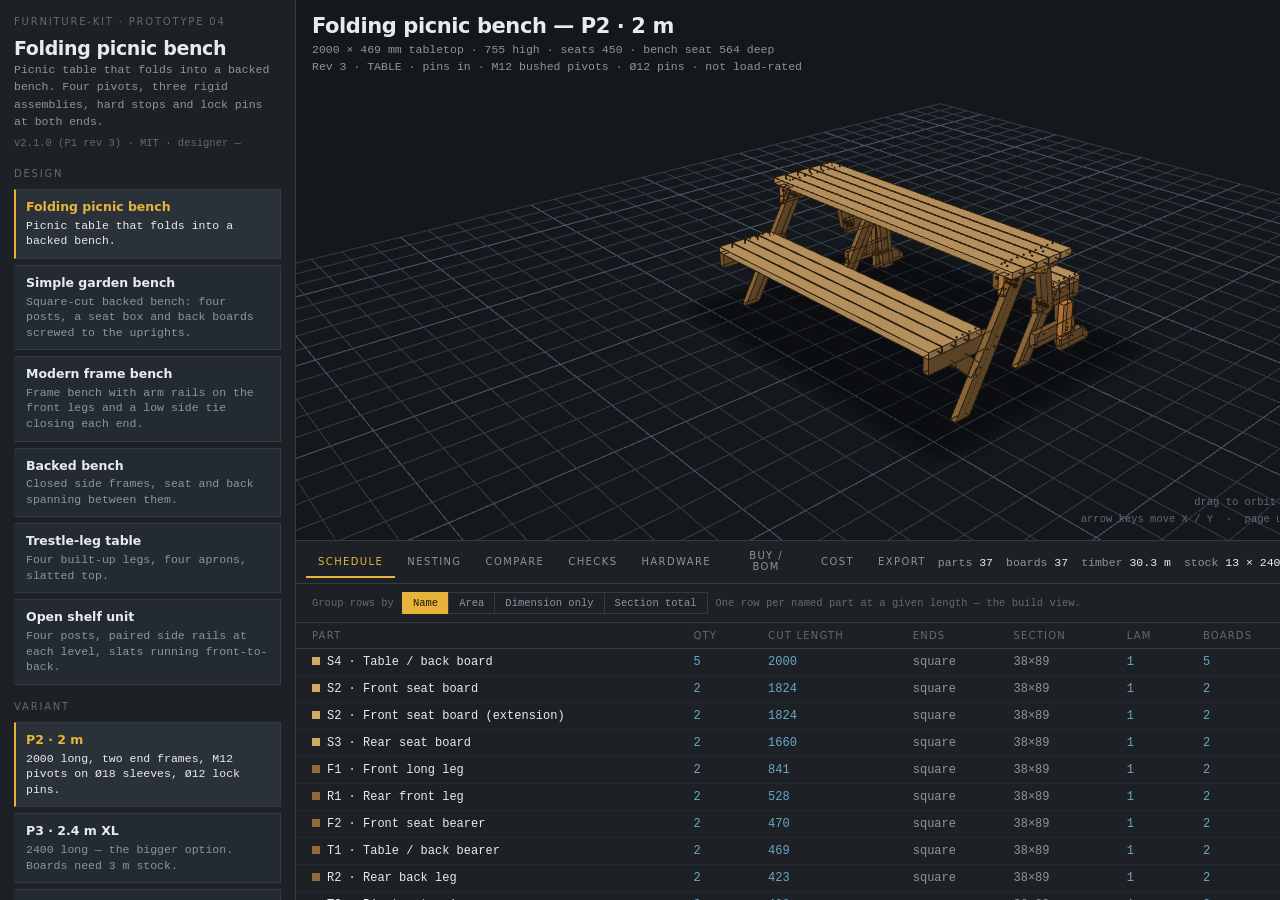
==== app/index.html @ 70913f16 "Folding bench: reverse-engineered hands-off solver, more adjustable sizes, tidy legs - foldingSolve " ====
<!doctype html><html><head><meta charset=utf8><meta name=viewport content="width=device-width,initial-scale=1"><style>:root{color-scheme:light}body{margin:0;padding:0;font:14px -apple-system,BlinkMacSystemFont,sans-serif;background:#faf9f5;color:#141413}img{max-width:100%}</style></head><body>
<meta charset="utf-8">
<meta name="viewport" content="width=device-width, initial-scale=1, viewport-fit=cover">
<title>Furniture Kit — bench project</title>
<!--
  furniture-kit / prototype 04
  ---------------------------------------------------------------------------
  What changed from 03, and why:

  1. STOCK IS PER AREA. Posts, rails, slats and ties each carry their own
     board section. This forced the real fix to LIMIT-3: a design no longer
     asks for "80×80" and hope lamination reaches it. It asks for "4 boards",
     and the section is DERIVED — 4 × 20×80 gives 80×80, 4 × 22×95 gives
     88×95. Geometry follows the timber, so an unbuildable section can no
     longer be expressed. LIMIT-3 is gone by construction, not by warning.

  2. REAL DEPTH BUFFER. 03 sorted faces by centroid distance (painter's
     algorithm), which is simply wrong for interpenetrating boxes — and every
     joint in this model interpenetrates. Replaced with raw WebGL: per-pixel
     depth test, MSAA, key/fill lighting, edge lines, an occluding grid and a
     soft contact shadow. No three.js, no dependencies.

  3. REPORT MODES, from dprojects/Woodworking's getKey(): one scan of the
     parts array, several schedules over it — by name, by area, by dimension
     only, or by section total. Their key is composed from sorted dimensions
     plus optionally label and/or group; mine now does the same.

  Also carried over from the repo reading:
     - `bom:false` per part (their Woodworking_BOM property) so hardware opts
       out of every schedule with no special-casing in the extractor.
     - `info{designer,version,license}` provenance (O-LAP's Design.info).
     - getWeight — mass matters for a bench you have to carry.

  NOT taken from O-LAP: its updateGeom(group, sliceManager) mutates a
  THREE scene and slices solids into planar ribs for CNC sheet cutting. That
  is a mesh-slicer for plywood; it has no parts list. Wrong model for
  beam-and-screw work, so nothing was ported.

  Section banners map onto the proposed repo layout:
      core/  §1   designs/ §2   viewers/ §3 §4   outputs/ §5
      checks/ §6  index.html §7
-->
<style>
  :root{
    --ink:#15181c; --panel:#1d2126; --panel2:#242a31; --rule:#333b44;
    --fg:#e7ebef; --dim:#8b959f; --dimmer:#5f6a75;
    --pencil:#e8b33a; --blue:#69a8c4; --red:#d4736a; --green:#7fb069;
    --mono: ui-monospace, "SF Mono", SFMono-Regular, Menlo, Consolas, "Liberation Mono", "Arial Hebrew", Arial, monospace;
    --sans: "Helvetica Neue", Inter, system-ui, -apple-system, sans-serif;
  }
  *{box-sizing:border-box}
  html,body{margin:0;height:100%;background:var(--ink);color:var(--fg);
            font-family:var(--mono);font-size:13px;-webkit-font-smoothing:antialiased}
  body{display:grid;grid-template-columns:296px 1fr;grid-template-rows:1fr auto;height:100vh;overflow:hidden}

  #rail{grid-row:1/3;background:var(--panel);border-right:1px solid var(--rule);overflow-y:auto;padding:16px 14px 40px}
  .eyebrow{font-family:var(--sans);font-size:10px;letter-spacing:.18em;text-transform:uppercase;
           color:var(--dimmer);margin:0 0 10px}
  h1{font-family:var(--sans);font-size:19px;font-weight:700;letter-spacing:-.02em;margin:0 0 2px}
  .sub{color:var(--dim);font-size:11.5px;line-height:1.5;margin:0 0 16px}
  .prov{color:var(--dimmer);font-size:10.5px;margin:-10px 0 16px;line-height:1.5}
  .vbtn{display:block;width:100%;text-align:left;background:var(--panel2);border:1px solid var(--rule);
        border-left:2px solid transparent;color:var(--dim);padding:9px 10px;cursor:pointer;
        font-family:var(--mono);font-size:11.5px;line-height:1.35;margin-bottom:6px}
  .vbtn b{display:block;font-family:var(--sans);font-size:12.5px;color:var(--fg);font-weight:600;margin-bottom:2px}
  .vbtn:hover{border-color:var(--dimmer)}
  .vbtn.on{border-left-color:var(--pencil);background:#2b3138;color:var(--fg)}
  .vbtn.on b{color:var(--pencil)}
  .note{border-left:2px solid var(--rule);padding:8px 0 8px 10px;margin:10px 0 4px;
        color:var(--dim);font-size:11.5px;line-height:1.55}
  .note b{color:var(--fg);font-weight:400}
  .grp{margin-top:16px;padding-top:14px;border-top:1px solid var(--rule)}
  .row{display:flex;justify-content:space-between;align-items:baseline;margin-bottom:5px;gap:8px}
  .row label{color:var(--dim);font-size:11.5px}
  .row output{color:var(--pencil);font-variant-numeric:tabular-nums}
  input[type=range]{width:100%;margin:0 0 12px;accent-color:var(--pencil);height:16px}
  input[type=number]{width:100%;background:var(--panel2);border:1px solid var(--rule);color:var(--fg);
                     font-family:var(--mono);font-size:11.5px;padding:4px 6px}
  select{width:100%;background:var(--panel2);border:1px solid var(--rule);color:var(--fg);
         font-family:var(--mono);font-size:11.5px;padding:4px 6px}
  .chk{display:flex;align-items:center;gap:8px;color:var(--dim);font-size:11.5px;margin-bottom:8px;cursor:pointer}
  .chk input{accent-color:var(--pencil)}
  .seg{display:flex;margin-bottom:10px}
  .seg button{flex:1;background:none;border:1px solid var(--rule);border-right-width:0;color:var(--dim);
              padding:6px 2px;cursor:pointer;font-family:var(--mono);font-size:10.5px;white-space:nowrap}
  .seg button:last-child{border-right-width:1px}
  .seg button.on{background:var(--pencil);border-color:var(--pencil);color:#1a1408}

  /* per-area stock block */
  .area{border:1px solid var(--rule);border-left:2px solid var(--sw,var(--dimmer));
        padding:8px 9px;margin-bottom:7px;background:var(--panel2)}
  .area .top{display:flex;justify-content:space-between;align-items:baseline;margin-bottom:6px}
  .area .nm{color:var(--fg);font-size:11.5px}
  .area .got{color:var(--pencil);font-size:11px;font-variant-numeric:tabular-nums}
  .area .fields{display:grid;grid-template-columns:1fr 52px 52px;gap:5px;align-items:center}
  .area .cap{grid-column:1/4;color:var(--dimmer);font-size:10px;margin-top:4px;line-height:1.4}

  .pad{display:grid;grid-template-columns:repeat(3,1fr);gap:5px;margin-bottom:10px}
  .pad button{background:var(--panel2);border:1px solid var(--rule);color:var(--fg);padding:8px 0;
              cursor:pointer;font-family:var(--mono);font-size:12px}
  .pad button:hover{border-color:var(--pencil);color:var(--pencil)}
  .pad .lbl{display:flex;align-items:center;justify-content:center;color:var(--dimmer);font-size:10px;
            letter-spacing:.1em;font-family:var(--sans);text-transform:uppercase}
  .views{display:flex;gap:5px;flex-wrap:wrap;margin-top:4px}
  .views button,.ghost{background:none;border:1px solid var(--rule);color:var(--dim);padding:5px 9px;
                       cursor:pointer;font-family:var(--mono);font-size:11px}
  .views button:hover,.ghost:hover{border-color:var(--pencil);color:var(--pencil)}

  #view{position:relative;background:#14171b;overflow:hidden;touch-action:none}
  #cv{display:block;width:100%;height:100%}
  #svgWrap{position:absolute;inset:0;display:none;overflow:auto;background:#f4f1ea}
  #svgWrap svg{display:block;margin:0 auto}
  #hud{position:absolute;left:16px;top:14px;pointer-events:none}
  #hud .t{font-family:var(--sans);font-size:21px;font-weight:700;letter-spacing:-.02em}
  #hud .d{color:var(--dim);font-size:11.5px;margin-top:3px;font-variant-numeric:tabular-nums;line-height:1.5}
  #vtabs{position:absolute;right:14px;top:12px;display:flex}
  #vtabs button{background:rgba(20,23,27,.8);border:1px solid var(--rule);border-right-width:0;color:var(--dim);
                padding:5px 11px;cursor:pointer;font-family:var(--mono);font-size:11px}
  #vtabs button:last-child{border-right-width:1px}
  #vtabs button.on{background:var(--pencil);border-color:var(--pencil);color:#1a1408}
  #tip{position:absolute;right:14px;bottom:12px;color:var(--dimmer);font-size:10.5px;
       pointer-events:none;text-align:right;line-height:1.6}
  #sel{position:absolute;right:14px;top:46px;width:250px;background:rgba(23,27,32,.95);
       border:1px solid var(--rule);border-left:2px solid #5cc7fa;padding:11px 12px;display:none}
  #sel .selhead{display:flex;justify-content:space-between;align-items:baseline;gap:8px}
  #sel .selhead b{font-family:var(--sans);font-size:13px;color:#7fd0fb;font-weight:600}
  #sel .seldims{color:var(--dim);font-size:11px;line-height:1.6;margin-top:6px;
                font-variant-numeric:tabular-nums}
  #sel textarea{width:100%;height:58px;background:#14171b;border:1px solid var(--rule);
                color:var(--fg);font-family:var(--mono);font-size:11px;padding:6px 7px;resize:vertical}
  #sel .selbtns{display:flex;gap:6px;align-items:center;margin-top:6px}
  #sel .msg{color:var(--green);font-size:10.5px}
  #err{position:absolute;inset:0;display:none;place-content:center;padding:24px;color:var(--red);
       font-size:12px;text-align:center;line-height:1.6;background:rgba(21,24,28,.94)}

  #panel{grid-column:2;background:var(--panel);border-top:1px solid var(--rule);height:40vh;
         display:flex;flex-direction:column;min-height:0}
  #ptabs{display:flex;align-items:center;border-bottom:1px solid var(--rule);padding:0 10px;flex:none}
  #ptabs button{background:none;border:none;border-bottom:2px solid transparent;color:var(--dim);
                padding:9px 12px;cursor:pointer;font-family:var(--sans);font-size:10px;
                letter-spacing:.14em;text-transform:uppercase}
  #ptabs button.on{color:var(--pencil);border-bottom-color:var(--pencil)}
  #ptabs .stats{margin-left:auto;display:flex;gap:13px;padding-right:8px;flex-wrap:nowrap;overflow-x:auto}
  #ptabs .stat{color:var(--dim);font-size:11.5px;font-variant-numeric:tabular-nums;white-space:nowrap}
  #ptabs .stat b{color:var(--fg);font-weight:400}
  #pbody{overflow:auto;flex:1;min-height:0}
  .pane{display:none}
  .pane.on{display:block}
  .modebar{display:flex;align-items:center;gap:8px;padding:8px 16px;border-bottom:1px solid var(--rule);
           color:var(--dimmer);font-size:10.5px;flex-wrap:wrap}
  .modebar .seg{margin:0;width:auto}
  .modebar .seg button{padding:4px 10px}

  table{border-collapse:collapse;width:100%;font-variant-numeric:tabular-nums}
  th{position:sticky;top:0;background:var(--panel);text-align:left;font-weight:400;color:var(--dimmer);
     font-size:10px;letter-spacing:.12em;text-transform:uppercase;font-family:var(--sans);
     padding:7px 16px;border-bottom:1px solid var(--rule);white-space:nowrap;z-index:1}
  td{padding:6px 16px;border-bottom:1px solid #23282e;font-size:12px;white-space:nowrap}
  tbody tr{cursor:crosshair}
  tbody tr:hover{background:#2b3138}
  tbody tr:hover td:first-child{box-shadow:inset 2px 0 0 var(--pencil)}
  td.num{color:var(--blue)} td.dim{color:var(--dim)}
  tr.tot td{border-top:1px solid var(--rule);color:var(--fg)}
  .swatch{display:inline-block;width:8px;height:8px;margin-right:7px;vertical-align:baseline}

  .nest{padding:12px 16px 20px}
  .nsec{font-family:var(--sans);font-size:10px;letter-spacing:.14em;text-transform:uppercase;
        color:var(--dimmer);margin:14px 0 8px}
  .bar{display:flex;height:26px;border:1px solid var(--rule);margin-bottom:4px;background:#1a1e23;
       font-size:10px;overflow:hidden}
  .bar span{display:flex;align-items:center;justify-content:center;border-right:1px solid #1a1e23;
            overflow:hidden;white-space:nowrap;color:#1a1408}
  .bar .waste{background:repeating-linear-gradient(45deg,#242a31,#242a31 4px,#1e2329 4px,#1e2329 8px);
              color:var(--dimmer);border-right:none}
  .barlbl{display:flex;justify-content:space-between;color:var(--dimmer);font-size:10.5px;margin-bottom:10px}

  .checks{padding:8px 16px 20px}
  .chkrow{display:flex;gap:10px;align-items:flex-start;padding:9px 0;border-bottom:1px solid #23282e;line-height:1.5}
  .chkrow .tag{flex:none;width:52px;font-size:10px;letter-spacing:.1em;font-family:var(--sans);
               text-transform:uppercase;padding-top:2px}
  .ok .tag{color:var(--green)} .warn .tag{color:var(--pencil)} .fail .tag{color:var(--red)}
  .chkrow .txt{color:var(--dim);font-size:12px}
  .chkrow .txt b{color:var(--fg);font-weight:400}
  .chkrow .val{margin-left:auto;color:var(--blue);font-variant-numeric:tabular-nums;font-size:12px;flex:none;padding-left:12px}

  .exp{padding:14px 16px 20px;display:grid;grid-template-columns:210px 1fr;gap:16px;min-height:0}
  .exp .list button{display:block;width:100%;text-align:left;background:var(--panel2);border:1px solid var(--rule);
                    border-left:2px solid transparent;color:var(--dim);padding:7px 10px;cursor:pointer;
                    font-family:var(--mono);font-size:11.5px;margin-bottom:5px}
  .exp .list button.on{border-left-color:var(--pencil);color:var(--fg);background:#2b3138}
  .exp .out{display:flex;flex-direction:column;min-width:0}
  .exp .out .bar2{display:flex;gap:6px;margin-bottom:8px;align-items:center}
  .exp .out .bar2 .msg{color:var(--green);font-size:11px}
  pre#expText{margin:0;background:#14171b;border:1px solid var(--rule);padding:10px 12px;overflow:auto;
              max-height:26vh;font-size:11px;line-height:1.5;color:var(--dim);white-space:pre}
  .imp textarea{width:100%;height:70px;background:#14171b;border:1px solid var(--rule);
                color:var(--dim);font-family:var(--mono);font-size:11px;padding:8px 10px;resize:vertical}
  .imp input[type=file]{color:var(--dim);font-family:var(--mono);font-size:11px;width:auto}
  .imp .msg{font-size:11px}
  .imp .msg.bad{color:var(--red)}

  @media (max-width:980px){
    body{grid-template-columns:1fr;grid-template-rows:auto 44vh auto}
    #rail{grid-row:auto;border-right:none;border-bottom:1px solid var(--rule);max-height:34vh}
    #panel{grid-column:1;height:32vh}
    .exp{grid-template-columns:1fr}
  }

  /* ---- phone layout: 3D view pinned on top, controls and tables scroll below ---- */
  @media (max-width:760px){
    html,body{height:auto;-webkit-text-size-adjust:100%}
    body{display:flex;flex-direction:column;height:auto;overflow:visible}
    #view{order:-1}
    #view{position:sticky;top:0;z-index:5;height:52vh;height:52svh;min-height:260px;
          border-bottom:1px solid var(--rule)}
    #rail{max-height:none;overflow:visible;border-bottom:1px solid var(--rule);padding:14px 12px 24px}
    #panel{height:auto;min-height:60vh;border-top:none}
    #pbody{overflow:visible}
    #ptabs{overflow-x:auto;-webkit-overflow-scrolling:touch;padding:0 4px;flex-wrap:nowrap;
           position:sticky;top:52vh;top:52svh;z-index:4;background:var(--panel)}
    #ptabs button{flex:none;padding:12px 11px}
    #ptabs .stats{display:none}
    #pbody{overflow-x:auto}
    th,td{padding:7px 10px}
    .modebar,.nest,.checks,.exp{padding-left:12px;padding-right:12px}
    pre#expText{max-height:40vh}
    #hud{left:10px;top:8px;right:150px}
    #hud .t{font-size:16px}
    #hud .d{font-size:10.5px}
    #vtabs{right:8px;top:8px}
    #vtabs button{padding:8px 12px}
    #tip{display:none}
    #sel{left:8px;right:8px;top:auto;bottom:8px;width:auto;max-height:70%;overflow:auto}
    #sel textarea{font-size:16px}
    /* >=16px inputs stop iOS Safari zooming the page on focus; bigger tap targets */
    input[type=number],select,textarea{font-size:16px;padding:8px}
    input[type=range]{height:28px;margin-bottom:10px}
    .vbtn{padding:12px 11px}
    .seg button,.views button,.ghost{padding:10px 8px;font-size:12px}
    .pad button{padding:12px 0}
    .chk{margin-bottom:12px;font-size:12.5px}
    .chk input{width:20px;height:20px}
    .area .fields{grid-template-columns:1fr 64px 64px}
    #pbody .modebar .seg{flex-wrap:wrap}
  }

  /* extras: Buy / BOM tab, files box */
  .buyhead{padding:12px 16px 8px;color:var(--dim);font-size:12px;line-height:1.6}
  .buyhead b{color:var(--fg);font-family:var(--sans)}
  .buyhead .ghost{margin-left:6px;text-decoration:none;display:inline-block}
  table.buy{margin:0 0 6px}
  table.buy td{white-space:normal;vertical-align:top;line-height:1.45}
  table.buy td a{color:var(--blue)}
  table.buy tr.cat td{background:#2b3138;color:var(--pencil);font-family:var(--sans);font-size:10px;
                      letter-spacing:.14em;text-transform:uppercase;padding:6px 16px}
  table.buy .small{font-size:11px} table.buy .ref{font-size:10px;color:var(--pencil)}
  .sa{margin:6px 16px 14px;border:1px solid var(--rule);border-left:2px solid var(--pencil);padding:8px 0 4px;background:var(--panel2)}
  .sa .sat{font-family:var(--sans);font-weight:600;padding:0 12px 6px}
  .sa ol{margin:6px 0 6px 28px;padding:0;color:var(--dim);font-size:12px;line-height:1.55}
  .sa .dim.small{padding:0 12px}
  .files{display:flex;flex-wrap:wrap;gap:6px 14px;font-size:11.5px}
  .files a{color:var(--blue);text-decoration:none} .files a:hover{text-decoration:underline}
</style>

<div id="rail">
  <p class="eyebrow">furniture-kit · prototype 04</p>
  <h1 id="dTitle">—</h1>
  <p class="sub" id="dBlurb">—</p>
  <p class="prov" id="dProv">—</p>

  <p class="eyebrow">Design</p>
  <div id="designList"></div>

  <p class="eyebrow" style="margin-top:16px">Variant</p>
  <div id="variantList"></div>
  <div class="note" id="vnote"></div>

  <div class="grp">
    <p class="eyebrow">Stock by area</p>
    <p class="sub" style="margin:-4px 0 10px;font-size:11px">
      Each area gets its own board. Sections are derived — a post is
      <i>n boards</i>, not a number in millimetres — so changing the timber
      changes the geometry, and an unbuildable section can't be asked for.
    </p>
    <div id="areaHost"></div>
    <div id="sheetHost" style="display:none">
      <div class="area" style="--sw:#8fa2b5">
        <div class="top"><span class="nm">Sheet good</span><span class="got" id="sheetGot"></span></div>
        <div class="fields" style="grid-template-columns:1fr 1fr">
          <input type="number" id="shT" step="1" min="6" title="thickness">
          <input type="number" id="shP" step="1" min="0" title="price per sheet">
          <input type="number" id="shL" step="10" min="300" title="sheet length">
          <input type="number" id="shW" step="10" min="300" title="sheet width">
          <div class="cap">Thickness / price, then sheet length &times; width. Panels are
            nested on these separately from the linear bars.</div>
        </div>
      </div>
    </div>
    <div class="row" style="margin-top:10px"><label>Stock length</label><input type="number" id="nLen" step="100" style="width:80px"></div>
    <div class="row"><label>Saw kerf</label><input type="number" id="nKerf" step="1" style="width:80px"></div>
    <div class="row"><label>Density kg/m³</label><input type="number" id="nDens" step="10" style="width:80px"></div>
  </div>

  <div id="paramHost"></div>

  <div class="grp">
    <p class="eyebrow">Move the view</p>
    <div class="seg" id="segMode">
      <button data-m="orbit" class="on">Orbit</button>
      <button data-m="pan">Pan</button>
    </div>
    <div class="pad">
      <button data-ax="x-">&minus;</button><div class="lbl">X</div><button data-ax="x+">+</button>
      <button data-ax="y-">&minus;</button><div class="lbl">Y</div><button data-ax="y+">+</button>
      <button data-ax="z-">&minus;</button><div class="lbl">Z</div><button data-ax="z+">+</button>
    </div>
    <div class="row"><label>Zoom</label><output id="oZ"></output></div>
    <input type="range" id="sZ" min="700" max="9000" step="50">
    <div class="views">
      <button data-view="iso">Iso</button><button data-view="front">Front</button>
      <button data-view="side">End</button><button data-view="top">Top</button><button data-view="reset">Reset</button>
    </div>
    <div class="row" style="margin-top:12px"><label>Explode</label><output id="oX">0 mm</output></div>
    <input type="range" id="sX" min="0" max="600" step="5" value="0">
    <label class="chk"><input type="checkbox" id="cLams" checked> Show glue-up boards</label>
    <label class="chk"><input type="checkbox" id="cEdges" checked> Edge lines</label>
    <label class="chk"><input type="checkbox" id="cGrid" checked> Ground grid</label>
  </div>
</div>

<div id="view">
  <canvas id="cv"></canvas>
  <div id="svgWrap"></div>
  <div id="hud"><div class="t" id="hudT"></div><div class="d" id="hudD"></div></div>
  <div id="vtabs">
    <button data-vt="3d" class="on">3D</button>
    <button data-vt="draw">Drawing</button>
    <button data-vt="asm">Assembly</button>
  </div>
  <div id="tip">drag to orbit &nbsp;·&nbsp; shift-drag or right-drag to pan<br>
    arrow keys move X / Y &nbsp;·&nbsp; page up / down moves Z &nbsp;·&nbsp; scroll to zoom</div>
  <div id="err"></div>
  <div id="sel">
    <div class="selhead">
      <b id="selName">—</b>
      <button class="ghost" id="selClose" style="padding:2px 7px">×</button>
    </div>
    <div class="seldims" id="selDims"></div>
    <p class="eyebrow" style="margin:10px 0 5px">Note for this part</p>
    <textarea id="selNote" placeholder="e.g. house this into the post, 8 mm deep"></textarea>
    <div class="selbtns">
      <button class="ghost" id="selCopy">Copy reference</button>
      <span class="msg" id="selMsg"></span>
    </div>
  </div>
</div>

<div id="panel">
  <div id="ptabs">
    <button data-p="cut" class="on">Schedule</button>
    <button data-p="nest">Nesting</button>
    <button data-p="compare">Compare</button>
    <button data-p="checks">Checks</button>
    <button data-p="hw">Hardware</button>
    <button data-p="buy">Buy / BOM</button>
    <button data-p="cost">Cost</button>
    <button data-p="export">Export</button>
    <div class="stats">
      <span class="stat">parts <b id="stPc"></b></span>
      <span class="stat">boards <b id="stBd"></b></span>
      <span class="stat">timber <b id="stM"></b></span>
      <span class="stat">stock <b id="stB"></b></span>
      <span class="stat">waste <b id="stW"></b></span>
      <span class="stat">mass <b id="stKg"></b></span>
      <span class="stat">cost <b id="stC"></b></span>
    </div>
  </div>
  <div id="pbody">
    <div class="pane on" id="paneCut">
      <div class="modebar">
        <span>Group rows by</span>
        <div class="seg" id="segReport">
          <button data-r="name" class="on">Name</button>
          <button data-r="group">Area</button>
          <button data-r="dim">Dimension only</button>
          <button data-r="section">Section total</button>
        </div>
        <span id="reportHint"></span>
      </div>
      <table><thead><tr id="cutHead"></tr></thead><tbody id="tbCut"></tbody></table>
    </div>
    <div class="pane" id="paneNest"><div class="nest" id="nestBody"></div></div>
    <div class="pane" id="paneCompare">
      <table><thead><tr>
        <th>Variant</th><th>Parts</th><th>Boards</th><th>Timber</th><th>Stock</th>
        <th>Waste</th><th>Mass</th><th>Cost</th><th>Max span</th><th>Deflection</th>
      </tr></thead><tbody id="tbCmp"></tbody></table>
    </div>
    <div class="pane" id="paneChecks"><div class="checks" id="checkBody"></div></div>
    <div class="pane" id="paneHw"><div id="hwBody" style="padding:4px 16px 24px"></div></div>
    <div class="pane" id="paneBuy"><div id="buyBody" style="padding:0 0 24px"></div></div>
    <div class="pane" id="paneCost">
      <div class="modebar">
        <span>VAT %</span><input type="number" id="cVat" step="1" style="width:56px">
        <span>ILS / cut, bar</span><input type="number" id="cCutBar" step="0.5" style="width:56px">
        <span>ILS / cut, sheet</span><input type="number" id="cCutSheet" step="0.5" style="width:56px">
        <span id="costHint"></span>
      </div>
      <table><thead><tr>
        <th>Item</th><th>Areas</th><th>Qty</th><th>Unit</th><th>ILS each</th><th>ILS </th>
      </tr></thead><tbody id="tbCost"></tbody></table>
      <p class="sub" id="costNote" style="padding:12px 16px 20px;margin:0"></p>
    </div>
    <div class="pane" id="paneExport">
      <div id="filesBox" style="padding:14px 16px 4px"></div>
      <div class="exp">
        <div class="list" id="expList"></div>
        <div class="out">
          <div class="bar2">
            <button class="ghost" id="btnCopy">Copy</button>
            <button class="ghost" id="btnDl">Download</button>
            <span class="msg" id="expMsg"></span>
          </div>
          <pre id="expText"></pre>
          <div class="imp">
            <p class="eyebrow" style="margin:14px 0 8px">Load a saved design</p>
            <div class="bar2">
              <input type="file" id="impFile" accept=".json,application/json">
              <button class="ghost" id="btnImport">Load pasted text</button>
              <span class="msg" id="impMsg"></span>
            </div>
            <textarea id="impText" placeholder="…or paste a design.json here"></textarea>
          </div>
        </div>
      </div>
    </div>
  </div>
</div>

<script>
"use strict";

/* =========================================================================
   §1  core/ — stock, derived sections, parts model
   -------------------------------------------------------------------------
   The central change in 04. A design never states a section in millimetres.
   It states an AREA ("post") and a LAMINATION COUNT ("4 boards"). The
   section falls out of whatever stock that area is set to:

       built('post', 4) with 20×80  ->  80 × 80  (lam 4)
       built('post', 4) with 22×95  ->  88 × 95  (lam 4)

   Geometry then uses .a and .b, so the whole piece resizes with the timber.
   ========================================================================= */

var PRESET_SECTIONS = [
  [18,70],[19,89],[20,80],[22,95],[25,100],[25,150],[32,100],[38,89],[45,95],[47,100]
];

/* A part's two ends may be cut at an angle. In the part's own frame the axis
   runs along local Z and the end planes are

       near end :  z = -halfLen + y*tan(cut1)
       far  end :  z = +halfLen + y*tan(cut2)

   so a bevel is one scalar per end and the solid stays an 8-corner prism.
   Rotation is only ever about X, which is why a single angle per end is
   enough — every bevel this model can express lies in the YZ plane. */
function bevelLength(size, cut1, cut2){
  var hy = size[1]/2;
  return size[2] + hy*(Math.abs(Math.tan(cut1||0)) + Math.abs(Math.tan(cut2||0)));
}

function makeCtx(stockFor, sheet){
  var parts = [], warnings = [];

  function record(name, area, size, pos, ex, rot, lam, len, cuts){
    var st = stockFor(area);
    var d = size.slice().sort(function(x,y){ return x-y; });
    var c1 = (cuts && cuts.a) || 0, c2 = (cuts && cuts.b) || 0;
    var cut = (len==null) ? d[2] : len;
    if(c1 || c2) cut = bevelLength(size, c1, c2);
    var secT = lam*st.t, secW = st.w;
    parts.push({
      name:name, group:area, kind:'linear', count:1,
      size:size, pos:pos, ex:ex||[0,0,0], rot:rot||0,
      lam:lam, stock:[st.t,st.w], cut1:c1, cut2:c2,
      section:[secT, secW],
      sec: (lam>1 ? secT+'×'+secW+' ('+lam+'×'+st.t+'×'+st.w+')' : st.t+'×'+st.w),
      cut: cut
    });
  }

  return {
    parts:parts,
    stock: stockFor,
    sheet: sheet,
    warnings: warnings,

    /* A derived length that has been squeezed out of existence by fat boards
       in a small frame. Returning a negative size silently produced inside-out
       geometry; this clamps it and says so instead. */
    span:function(label, v, min){
      min = min || 1;
      if(v >= min) return v;
      warnings.push(label+' has no room — '+Math.round(v)+' mm');
      return min;
    },

    /* the derived-section helper — a is thickness (n boards), b is width */
    built:function(area, n){
      var st = stockFor(area);
      return { a: n*st.t, b: st.w, lam:n, t:st.t, w:st.w };
    },

    box:function(name, area, lam, size, pos, ex, rot, cuts){
      record(name, area, size, pos, ex, rot, lam, null, cuts);
    },

    member:function(name, area, lam, sa, sb, p1, p2, ex, cuts){
      var dy=p2[1]-p1[1], dz=p2[2]-p1[2], len=Math.sqrt(dy*dy+dz*dz);
      record(name, area, [sa,sb,len],
             [p1[0], (p1[1]+p2[1])/2, (p1[2]+p2[2])/2],
             ex, Math.atan2(-dy,dz), lam, len, cuts);
    },

    /* Bevel needed so a member running along `dir` (a YZ vector) finishes flush
       against a plane whose YZ normal is `n`. Square cut is bevel 0. */
    bevelTo:function(dir, n){
      var L = Math.hypot(dir[0], dir[1]) || 1;
      var uZ = [dir[0]/L, dir[1]/L];
      var uY = [uZ[1], -uZ[0]];
      var nz = n[0]*uZ[0] + n[1]*uZ[1];
      var ny = n[0]*uY[0] + n[1]*uY[1];
      if(Math.abs(nz) < 1e-9) return 0;
      return Math.atan(-ny/nz);
    },

    /* where a line through A along dir meets the plane through Q with normal n */
    hitPlane:function(A, dir, Q, n){
      var den = n[0]*dir[0] + n[1]*dir[1];
      if(Math.abs(den) < 1e-9) return A.slice();
      var t = (n[0]*(Q[0]-A[0]) + n[1]*(Q[1]-A[1]))/den;
      return [A[0]+t*dir[0], A[1]+t*dir[1]];
    },

    /* A solid surface edge-glued from the SAME linear boards. One box in the
       model, but n boards in the schedule — hence `count`. Nothing downstream
       changes: it nests on bars like any other board. */
    gluedPanel:function(name, area, lam, size, pos, ex){
      var st = stockFor(area);
      var n = Math.max(1, Math.ceil(size[1]/st.w));
      var secT = lam*st.t;
      parts.push({ name:name, group:area, kind:'linear', count:n,
                   size:size, pos:pos, ex:ex||[0,0,0], rot:0,
                   lam:lam, stock:[st.t,st.w], cut1:0, cut2:0, section:[secT, st.w],
                   sec:(lam>1 ? secT+'×'+st.w+' ('+lam+'×'+st.t+'×'+st.w+')' : st.t+'×'+st.w),
                   cut:size[0], glued:{ boards:n } });
      return parts[parts.length-1];
    },

    /* A sheet good. NOT a linear member: it has two in-plane dimensions, comes
       off a sheet rather than a bar, and so is invisible to bar nesting. This
       is the second `kind` the parts model has ever needed. */
    panel:function(name, area, size, pos, ex){
      var dims = [size[0], size[1]].slice().sort(function(a,b){ return b-a; });
      parts.push({ name:name, group:area, kind:'panel', count:1,
                   size:size, pos:pos, ex:ex||[0,0,0], rot:0,
                   lam:1, stock:[sheet.t,0], cut1:0, cut2:0,
                   panel:{ L:Math.round(dims[0]), W:Math.round(dims[1]), t:sheet.t },
                   section:[sheet.t, Math.round(dims[1])],
                   sec: sheet.t+' mm sheet',
                   cut: Math.round(dims[0]) });
      return parts[parts.length-1];
    },

    /* A PROFILE part: a convex side-view polygon (Y,Z) extruded along X from x0
       to x1. The folding bench needs it — rounded pivot ends and angled stop
       blocks are not 8-corner prisms. o.cut = blank length, o.flat = marking-out
       outline in the board's own frame, o.bom === false = drawn-only marker. */
    prism:function(name, area, x0, x1, poly, ex, o){
      o = o || {};
      var A = 0;
      for(var i=0;i<poly.length;i++){ var a=poly[i], b=poly[(i+1)%poly.length]; A += a[0]*b[1]-b[0]*a[1]; }
      if(A < 0) poly = poly.slice().reverse();
      var y0=1e9,y1=-1e9,z0=1e9,z1=-1e9;
      poly.forEach(function(q){ if(q[0]<y0)y0=q[0]; if(q[0]>y1)y1=q[0]; if(q[1]<z0)z0=q[1]; if(q[1]>z1)z1=q[1]; });
      var st = (o.bom === false) ? {t:0,w:0} : stockFor(area);
      var W = o.W || st.w, T = o.T || (x1 - x0);
      parts.push({ name:name, group:area, kind:'linear', count:1,
                   size:[T, y1-y0, z1-z0], pos:[(x0+x1)/2, (y0+y1)/2, (z0+z1)/2],
                   ex:ex||[0,0,0], rot:0, lam:1, stock:[st.t,st.w], cut1:0, cut2:0,
                   section:[Math.round(T), W], sec:(o.bom === false ? '—' : Math.round(T)+'×'+W),
                   cut:(o.cut != null ? o.cut : Math.max(y1-y0, z1-z0)),
                   prism:{ x0:x0, x1:x1, poly:poly }, flat:o.flat || null,
                   bom:(o.bom === false ? false : undefined), partId:o.partId, fab:o.note });
      return parts[parts.length-1];
    },

    /* bom:false — dprojects/Woodworking's Woodworking_BOM property. Drawn,
       but invisible to every schedule, with no special case in the extractor. */
    dot:function(name, pos, ex){
      parts.push({ name:name, group:'head', size:[11,11,3], pos:pos, ex:ex||[0,0,1.6],
                   rot:0, bom:false, kind:'linear', count:1, cut1:0, cut2:0,
                   section:[0,0], stock:[0,0], sec:'—', lam:0, cut:0 });
    },

    spread:function(span, mw, gap, origin){
      /* Rounding to the nearest count can ask for more members than fit,
         which produces a NEGATIVE gap — i.e. slats overlapping each other.
         Clamp to what physically fits so the gap can never go below zero. */
      var n = Math.max(1, Math.round((span+gap)/(mw+gap)));
      n = Math.max(1, Math.min(n, Math.floor(span/mw)));
      var g = n>1 ? Math.max(0, (span - n*mw)/(n-1)) : 0;
      var out=[];
      for(var i=0;i<n;i++) out.push(origin + mw/2 + i*(mw+g));
      return { centres:out, n:n, gap:g, crowded:(span < mw) };
    }
  };
}

/* =========================================================================
   §2  designs/ — plugins: {info, areas, schema, variants, build}
   `areas` is new: it declares which stock groups this design uses, so the
   rail can generate a board picker per area without knowing the design.
   ========================================================================= */

var DESIGNS = {};

DESIGNS.bench = {
  id:'bench', name:'Backed bench',
  blurb:'Closed side frames, seat and back spanning between them. Posts built up from boards.',
  info:{ designer:'—', version:'0.4.0', license:'MIT' },
  areas:[
    {g:'post', label:'Posts',      def:[20,80], hint:'Front and rear legs. Laminated to a square-ish column.'},
    {g:'rail', label:'Rails',      def:[20,80], hint:'Seat rails and cross rails — on edge, carrying the seat.'},
    {g:'slat', label:'Seat slats', def:[20,80], hint:'Laid flat. Width and thickness both change how the seat feels.'},
    {g:'back', label:'Back slats', def:[20,80], hint:'Also flat, raked with the back.'},
    {g:'arm',  label:'Arms & ties',def:[20,80], hint:'Arm rail and low side rail.'}
  ],
  schema:[
    {k:'L',        label:'Length',        group:'Dimensions', type:'range', min:1400, max:2400, step:50, def:2000, unit:'mm'},
    {k:'D',        label:'Depth (frame)', group:'Dimensions', type:'range', min:420,  max:700,  step:10, def:560,  unit:'mm'},
    {k:'Hseat',    label:'Seat height',   group:'Dimensions', type:'range', min:380,  max:500,  step:5,  def:430,  unit:'mm'},
    {k:'Harm',     label:'Arm height',    group:'Dimensions', type:'range', min:560,  max:760,  step:5,  def:650,  unit:'mm'},
    {k:'Hback',    label:'Back height',   group:'Dimensions', type:'range', min:700,  max:1050, step:10, def:900,  unit:'mm'},
    {k:'rake',     label:'Back rake',     group:'Dimensions', type:'range', min:0,    max:20,   step:1,  def:0,    unit:'°'},
    {k:'backSlats',label:'Back slats',    group:'Dimensions', type:'range', min:2,    max:9,    step:1,  def:6,    unit:''},
    {k:'seatGap',  label:'Seat slat gap', group:'Dimensions', type:'range', min:0,    max:25,   step:1,  def:10,   unit:'mm', role:'gap'},
    {k:'seatStyle',label:'Seat surface',  group:'Surface',    type:'select', def:'slats',
       options:[{v:'slats',label:'Slats'},{v:'glued',label:'Glued'},{v:'sheet',label:'Sheet'}]},
    {k:'postLam',  label:'Post build-up', group:'Build-up',   type:'select', def:4,
       options:[{v:1,label:'1 board'},{v:2,label:'2 boards'},{v:3,label:'3 boards'},{v:4,label:'4 boards'}]},
    {k:'railLam',  label:'Rail build-up', group:'Build-up',   type:'select', def:2,
       options:[{v:1,label:'1 board'},{v:2,label:'2 boards'},{v:3,label:'3 boards'}]},
    {k:'backLam',  label:'Back build-up', group:'Build-up',   type:'select', def:1,
       options:[{v:1,label:'1 board'},{v:2,label:'2 boards'},{v:3,label:'3 boards'}]},
    {k:'armLam',   label:'Arm build-up',  group:'Build-up',   type:'select', def:4,
       options:[{v:1,label:'1 board'},{v:2,label:'2 boards'},{v:3,label:'3 boards'},{v:4,label:'4 boards'}]},
    {k:'arms',     label:'Arms',          group:'Build-up',   type:'bool', def:true},
    {k:'lowRail',  label:'Low side rail', group:'Build-up',   type:'bool', def:true},
    {k:'fast',     label:'Fasteners',     group:'Build-up',   type:'select', def:'exposed',
       options:[{v:'exposed',label:'Exposed'},{v:'hidden',label:'Hidden'}]}
  ],
  variants:{
    F1:{ name:'F1 Frame',  tag:'Vertical posts, closed side box, fine back slats.',
         note:'<b>Frame.</b> Vertical posts with arm rail and low rail closing a rectangle at each end. Single-board back slats read as a screen rather than a panel.',
         set:{ rake:0, backSlats:6, seatGap:10, postLam:4, backLam:1, Hback:900, Harm:650 } },
    F2:{ name:'F2 Garden', tag:'Raked back leg, rising arm, three wide slats.',
         note:'<b>Garden.</b> Rear leg raked so the seat edge stays put and the foot splays forward, arm rising toward the back, three back slats.',
         set:{ rake:12, backSlats:3, seatGap:14, postLam:4, backLam:2, Hback:880, Harm:640 } },
    F3:{ name:'F3 Block',  tag:'Heavy build-up, tight gaps, near-solid seat and back.',
         note:'<b>Block.</b> Three-board back slats and 4 mm gaps so seat and back read almost solid. Fewest parts, most timber.',
         set:{ rake:8, backSlats:3, seatGap:4, postLam:4, backLam:3, Hback:860, Harm:660 } }
  },
  build:function(P, ctx, variant){
    var post = ctx.built('post', P.postLam);
    var rail = ctx.built('rail', P.railLam);
    var slat = ctx.built('slat', 1);
    /* the seat's thickness depends on how it is made, and the rails hang off it */
    var seatT = (P.seatStyle === 'sheet') ? ctx.sheet.t : slat.a;
    var back = ctx.built('back', P.backLam);
    /* the arm caps the post, so by default it is built up to the same width —
       a narrower arm leaves a ledge of bare post top either side, which reads
       as a mistake even though it is real geometry */
    var arm  = ctx.built('arm',  P.armLam || P.railLam);

    var rake = P.rake*Math.PI/180, tanR = Math.tan(rake);
    var backThk = Math.max(2, P.backSlats) > 0 ? back.a : 0;
    var X0 = P.L/2 - post.a/2;
    var yF =  P.D/2 - post.b/2, yR = -(P.D/2 - post.b/2);
    function yRat(z){ return yR - (z - P.Hseat)*tanR; }

    /* --- end cuts -------------------------------------------------------
       A raked leg cut square across its axis stands on one corner, and a
       square-ended rail meets a raked post on a wedge. Both ends of the rear
       post are therefore cut HORIZONTAL (bevel -rake, which makes the leg a
       parallelogram), and anything landing on the post's face is cut to that
       face. The front post's top is cut to whatever angle the arm arrives at,
       so the arm beds flat instead of rocking on an edge. */
    var upPost  = [-Math.sin(rake), Math.cos(rake)];   /* rear post axis      */
    var nFloor  = [0,1];                               /* horizontal cut      */
    var bPost   = ctx.bevelTo(upPost, nFloor);         /* = -rake             */
    var nFace   = [Math.cos(rake), Math.sin(rake)];    /* rear post face      */

    /* the arm's direction is needed before the posts are placed, so the front
       post top can be cut to match it */
    var armRise = (variant==='F2') ? 60 : 0;
    var armA    = [yF + post.b/2, P.Harm];
    var armReach= Math.max(1, armA[0] - yRat(P.Harm));
    var armDir  = [-1, armRise/armReach];
    var adl     = Math.hypot(armDir[0], armDir[1]);
    armDir      = [armDir[0]/adl, armDir[1]/adl];
    var nArmBed = [armDir[1], -armDir[0]];             /* arm underside normal */
    var bFrontTop = P.arms ? ctx.bevelTo([0,1], nArmBed) : 0;

    [1,-1].forEach(function(sx){
      ctx.member('Front post','post',post.lam, post.a, post.b,
                 [sx*X0,yF,0],[sx*X0,yF,P.Harm],[sx*1.1,0.4,0],
                 { a:0, b:bFrontTop });
      ctx.member('Rear post','post',post.lam, post.a, post.b,
                 [sx*X0,yRat(0),0],[sx*X0,yRat(P.Hback),P.Hback],[sx*1.1,-0.4,0],
                 { a:bPost, b:bPost });
      if(P.arms){
        /* Now that the end can be cut to the face, the arm runs its centreline
           all the way to the back slats' front surface and is bevelled there —
           no wedge gap, no buried corner. */
        var A = [armA[0], P.Harm + arm.b/2];
        var clear = post.b/2 + backThk;
        var Q  = [yR + clear*nFace[0], P.Hseat + clear*nFace[1]];
        var B  = ctx.hitPlane(A, armDir, Q, nFace);
        ctx.member('Arm rail','arm',arm.lam, arm.a, arm.b,
                   [sx*X0, A[0], A[1]], [sx*X0, B[0], B[1]], [sx*1.1,0,0.5],
                   { a:0, b: ctx.bevelTo(armDir, nFace) });
      }
      if(P.lowRail){
        var zL = 160;
        var Ql = [yR + (post.b/2)*nFace[0], P.Hseat + (post.b/2)*nFace[1]];
        var dl2 = [-1, 0];
        var Bl  = ctx.hitPlane([yF-post.b/2, zL], dl2, Ql, nFace);
        ctx.member('Low side rail','arm',1, arm.t, arm.b,
                   [sx*X0,yF-post.b/2,zL],[sx*X0,Bl[0],Bl[1]],[sx*1.1,0,-0.5],
                   { a:0, b: ctx.bevelTo(dl2, nFace) });
      }
    });

    var Lr = ctx.span('Seat rail', P.L - 2*post.a);
    var railZ = P.Hseat - seatT - rail.b/2;
    ctx.box('Seat rail','rail',rail.lam,[Lr,rail.a,rail.b],[0,yF,railZ],[0,1,0]);
    ctx.box('Seat rail','rail',rail.lam,[Lr,rail.a,rail.b],[0,yR,railZ],[0,-1,0]);

    var crossLen = ctx.span('Cross rail', (yF-rail.a/2)-(yR+rail.a/2));
    var crossY = (yF+yR)/2;
    var stations = [-Lr/2+rail.a/2, -Lr/6, Lr/6, Lr/2-rail.a/2];
    stations.forEach(function(x){
      ctx.box('Cross rail','rail',rail.lam,[rail.a,crossLen,rail.b],[x,crossY,railZ],[0,0,-1]);
    });

    var SDfull = ctx.span('Seat', (yF+post.b/2)-(yR-post.b/2));
    var SD = ctx.span('Seat slats', SDfull - 2*slat.a);
    var seat, seatSpan;
    if(P.seatStyle === 'slats'){
      seat = ctx.spread(SD, slat.b, P.seatGap, yR - post.b/2 + slat.a);
      seat.centres.forEach(function(y){
        ctx.box('Seat slat','slat',1,[Lr,slat.b,slat.a],[0,y,P.Hseat-slat.a/2],[0,0,1]);
      });
      seatSpan = { label:'Seat slat', b:slat.b, h:slat.a, tributary:slat.b+seat.gap };
    } else if(P.seatStyle === 'glued'){
      var gp = ctx.gluedPanel('Seat panel','slat',1,[Lr,SDfull,seatT],
                              [0,(yF+yR)/2,P.Hseat-seatT/2],[0,0,1]);
      seat = { n:gp.glued.boards, centres:[(yF+yR)/2], gap:0 };
      seatSpan = { label:'Seat panel', b:1000, h:seatT, tributary:1000 };
    } else {
      ctx.panel('Seat panel','panel',[Lr,SDfull,seatT],[0,(yF+yR)/2,P.Hseat-seatT/2],[0,0,1]);
      seat = { n:1, centres:[(yF+yR)/2], gap:0 };
      seatSpan = { label:'Seat panel', b:1000, h:seatT, tributary:1000 };
    }

    /* Back slats lie ON the front face of the raked rear posts rather than
       on their centreline, offset along the post normal so the rake carries
       them forward and up together. They run the full width and screw into
       the post face — buildable without a housing. */
    /* Back slats are laid out IN THE PLANE OF THE BACK, not by vertical step.
       A slat's width (back.b) is measured up that tilted plane, so two slats
       a vertical distance dz apart are only dz/cos(rake) apart along it —
       step vertically and they overlap each other as soon as the back is
       raked or the run is short. Work in plane coordinate s instead, and
       clamp the count to what actually fits. */
    var nf2 = [Math.cos(rake), Math.sin(rake)];       /* face normal, forward */
    var uAx = [-Math.sin(rake), Math.cos(rake)];      /* up the raked back    */
    var off = (post.b + back.a)/2;                    /* post face + half slat thickness */
    var zb0 = P.Hseat + 140;
    var run = Math.max(back.b, (P.Hback - zb0)/Math.cos(rake));
    var fits = Math.max(1, Math.floor(run/back.b));
    var nb   = Math.max(1, Math.min(Math.max(2, P.backSlats), fits));
    var bgap = nb>1 ? (run - nb*back.b)/(nb-1) : 0;
    var C0   = [yRat(zb0), zb0];
    for(var j=0;j<nb;j++){
      var sPos = back.b/2 + j*(back.b + bgap);
      var ay = C0[0] + sPos*uAx[0], az = C0[1] + sPos*uAx[1];
      ctx.box('Back slat','back',back.lam,[P.L,back.a,back.b],
              [0, ay + off*nf2[0], az + off*nf2[1]],[0,-1,0.3], rake);
    }
    var backDropped = Math.max(2, P.backSlats) - nb;

    if(P.fast !== 'hidden'){
      seat.centres.forEach(function(y){
        stations.forEach(function(x){ ctx.dot('fastener',[x,y,P.Hseat]); });
      });
    }

    var maxSpan = 0;
    for(var i=1;i<stations.length;i++) maxSpan = Math.max(maxSpan, stations[i]-stations[i-1]-rail.a);
    return {
      parts: ctx.parts,
      spans: [{ label:seatSpan.label, span:maxSpan, b:seatSpan.b, h:seatSpan.h,
                tributary:seatSpan.tributary, load:2.0 }],
      headline: P.L+' long · seat '+P.Hseat+' · back '+P.Hback+' mm',
      headline2: (P.seatStyle==='slats' ? seat.n+' seat slats'
                 : P.seatStyle==='glued' ? 'glued seat panel, '+seat.n+' boards'
                 : ctx.sheet.t+' mm sheet seat')+' over '+Math.round(maxSpan)+' mm spans · '+
                 nb+' back slats at '+Math.round(bgap)+' mm gap · posts '+
                 Math.round(post.a)+'×'+Math.round(post.b)+' · '+P.rake+'° rake'+
                 (backDropped>0 ? ' · '+backDropped+' back slat(s) dropped, no room' : '')
    };
  }
};

DESIGNS.table = {
  id:'table', name:'Trestle-leg table',
  blurb:'Four built-up legs, four aprons, slatted top. The second design — it exists to test whether the abstraction holds.',
  info:{ designer:'—', version:'0.4.0', license:'MIT' },
  areas:[
    {g:'post', label:'Legs',        def:[20,80], hint:'Laminated columns at each corner.'},
    {g:'rail', label:'Aprons',      def:[20,80], hint:'Long and end aprons plus the top bearers.'},
    {g:'slat', label:'Top slats',   def:[20,80], hint:'The surface. Thickness here drives the deflection check.'},
    {g:'arm',  label:'Stretcher',   def:[20,80], hint:'Foot rails and the long stretcher.'}
  ],
  schema:[
    {k:'L',       label:'Length',        group:'Dimensions', type:'range', min:900, max:2600, step:50, def:1600, unit:'mm'},
    {k:'W',       label:'Width',         group:'Dimensions', type:'range', min:500, max:1100, step:20, def:800,  unit:'mm'},
    {k:'H',       label:'Top height',    group:'Dimensions', type:'range', min:680, max:1100, step:5,  def:740,  unit:'mm'},
    {k:'oh',      label:'Top overhang',  group:'Dimensions', type:'range', min:0,   max:220,  step:10, def:80,   unit:'mm'},
    {k:'topGap',  label:'Top slat gap',  group:'Dimensions', type:'range', min:0,   max:25,   step:1,  def:5,    unit:'mm', role:'gap'},
    {k:'apron',   label:'Apron drop',    group:'Dimensions', type:'range', min:0,   max:160,  step:5,  def:20,   unit:'mm'},
    {k:'bearers', label:'Top bearers',   group:'Dimensions', type:'range', min:0, max:4, step:1, def:2, unit:''},
    {k:'topStyle',label:'Top surface',    group:'Surface',    type:'select', def:'slats',
       options:[{v:'slats',label:'Slats'},{v:'glued',label:'Glued'},{v:'sheet',label:'Sheet'}]},
    {k:'legLam',  label:'Leg build-up',  group:'Build-up',   type:'select', def:4,
       options:[{v:1,label:'1 board'},{v:2,label:'2 boards'},{v:3,label:'3 boards'},{v:4,label:'4 boards'},{v:5,label:'5 boards'}]},
    {k:'apronLam',label:'Apron build-up',group:'Build-up',   type:'select', def:2,
       options:[{v:1,label:'1 board'},{v:2,label:'2 boards'},{v:3,label:'3 boards'}]},
    {k:'topLam',  label:'Top build-up',  group:'Build-up',   type:'select', def:1,
       options:[{v:1,label:'1 board'},{v:2,label:'2 boards'}]},
    {k:'stretch', label:'Stretcher',     group:'Build-up',   type:'bool', def:true}
  ],
  variants:{
    T1:{ name:'T1 Dining', tag:'Standard height, modest overhang, stretcher.',
         note:'<b>Dining.</b> 740 top, 80 overhang so a chair tucks under the apron. Stretcher low enough to keep feet off it.',
         set:{ H:740, oh:80, legLam:4, stretch:true, topGap:5, bearers:2, topLam:1 } },
    T2:{ name:'T2 Bench-height', tag:'Workbench height, heavy legs, doubled top.',
         note:'<b>Bench-height.</b> 900 top, flush ends so it can butt to a wall, five-board legs and a two-board top. The one you would actually cut timber on.',
         set:{ H:900, oh:0, legLam:5, stretch:true, topGap:0, bearers:3, topLam:2, apronLam:3 } },
    T3:{ name:'T3 Garden',  tag:'Long, wide gaps for drainage, no stretcher.',
         note:'<b>Garden.</b> Long and open — 12 mm gaps so rain drains and leaves fall through. No stretcher, aprons do the work.',
         set:{ L:2100, H:750, oh:120, legLam:4, stretch:false, topGap:12, bearers:3, topLam:1 } }
  },
  build:function(P, ctx){
    var leg = ctx.built('post', P.legLam);
    var ap  = ctx.built('rail', P.apronLam);
    var top = ctx.built('slat', P.topLam);
    var st  = ctx.built('arm',  P.apronLam);

    var surfT = (P.topStyle === 'sheet') ? ctx.sheet.t : top.a;
    var legH = P.H - surfT;
    var ox = P.L/2 - P.oh - leg.a/2;
    var oy = P.W/2 - P.oh - leg.b/2;

    [1,-1].forEach(function(sx){ [1,-1].forEach(function(sy){
      ctx.box('Leg','post',leg.lam,[leg.a,leg.b,legH],[sx*ox,sy*oy,legH/2],[sx,sy,0]);
    });});

    var apZ = legH - ap.b/2 - P.apron;
    /* At each corner the long apron meets the end apron. Cutting them to the
       LEG size only works while the apron is no thicker than the leg — laminate
       the apron up and the two run into each other. Clear the larger of the two. */
    var clrX = Math.max(leg.a, ap.a), clrY = Math.max(leg.b, ap.a);
    var longLen = ctx.span('Long apron', 2*ox-clrX);
    var endLen   = ctx.span('End apron',  2*oy-clrY);
    [1,-1].forEach(function(sy){
      ctx.box('Long apron','rail',ap.lam,[longLen,ap.a,ap.b],[0,sy*oy,apZ],[0,sy,0]);
    });
    [1,-1].forEach(function(sx){
      ctx.box('End apron','rail',ap.lam,[ap.a,endLen,ap.b],[sx*ox,0,apZ],[sx,0,0]);
    });

    var runX = 2*ox - clrX;
    var maxBear = Math.max(0, Math.floor(runX/Math.max(ap.a,1)) - 1);
    var bearN = Math.min(P.bearers|0, maxBear);   /* bearers need a gap between them */
    var bearDropped = (P.bearers|0) - bearN;
    var bearLen = ctx.span('Top bearer', 2*oy - ap.a), lines = [-ox, ox];
    for(var i=0;i<bearN;i++){
      var x = -ox + clrX/2 + runX*(i+1)/(bearN+1);
      ctx.box('Top bearer','rail',ap.lam,[ap.a,bearLen,ap.b],[x,0,apZ],[0,0,-1]);
      lines.push(x);
    }

    if(P.stretch){
      var sz = 180;
      /* The foot rail caps the leg, so it is BUILT UP to the leg's board count
         rather than just drawn wider. Widening the box without raising the
         lamination made the model and the cut list disagree — the box was 80
         wide while the schedule still said 40×80. */
      var foot = ctx.built('arm', Math.max(st.lam, P.legLam));
      var footLen = 2*oy - Math.max(leg.b, foot.a);
      var strLen  = 2*ox - foot.a;
      if(footLen > 40 && strLen > 40){
        [1,-1].forEach(function(sx){
          ctx.box('Foot rail','arm',foot.lam,[foot.a, footLen, foot.b],
                  [sx*ox,0,sz],[sx,0,-0.5]);
        });
        ctx.box('Stretcher','arm',st.lam,[strLen,st.a,st.b],[0,0,sz],[0,0,-1]);
      }
    }

    var tops, topSpan;
    if(P.topStyle === 'slats'){
      tops = ctx.spread(P.W, top.b, P.topGap, -P.W/2);
      tops.centres.forEach(function(y){
        ctx.box('Top slat','slat',top.lam,[P.L,top.b,top.a],[0,y,P.H-top.a/2],[0,0,1]);
        lines.forEach(function(x){ ctx.dot('fastener',[x,y,P.H]); });
      });
      topSpan = { label:'Top slat', b:top.b, h:top.a, tributary:top.b+tops.gap };
    } else if(P.topStyle === 'glued'){
      var gp = ctx.gluedPanel('Top panel','slat',top.lam,[P.L,P.W,surfT],[0,0,P.H-surfT/2],[0,0,1]);
      tops = { n:gp.glued.boards, gap:0 };
      lines.forEach(function(x){ ctx.dot('fastener',[x,-P.W/2+40,P.H]); ctx.dot('fastener',[x,P.W/2-40,P.H]); });
      topSpan = { label:'Top panel', b:1000, h:surfT, tributary:1000 };
    } else {
      ctx.panel('Top panel','panel',[P.L,P.W,surfT],[0,0,P.H-surfT/2],[0,0,1]);
      tops = { n:1, gap:0 };
      lines.forEach(function(x){ ctx.dot('fastener',[x,-P.W/2+40,P.H]); ctx.dot('fastener',[x,P.W/2-40,P.H]); });
      topSpan = { label:'Top panel', b:1000, h:surfT, tributary:1000 };
    }

    var uniq = lines.slice().sort(function(a,b){return a-b;})
                    .filter(function(v,i,a){ return i===0 || Math.abs(v-a[i-1])>1; });
    var maxSpan = 0;
    for(var k=1;k<uniq.length;k++) maxSpan = Math.max(maxSpan, uniq[k]-uniq[k-1]-ap.a);
    if(uniq.length<2) maxSpan = 2*ox;

    return {
      parts: ctx.parts,
      spans: [{ label:topSpan.label, span:maxSpan, b:topSpan.b, h:topSpan.h,
                tributary:topSpan.tributary, load:2.5 }],
      headline: P.L+' × '+P.W+' · top '+P.H+' mm',
      headline2: (P.topStyle==='slats' ? tops.n+' top slats'
                 : P.topStyle==='glued' ? 'glued top panel, '+tops.n+' boards'
                 : ctx.sheet.t+' mm sheet top')+' over '+Math.round(maxSpan)+' mm spans · legs '+
                 Math.round(leg.a)+'×'+Math.round(leg.b)+
                 (bearDropped>0 ? ' · '+bearDropped+' bearer(s) dropped, no room' : '')
    };
  }
};

DESIGNS.shelf = {
  id:'shelf', name:'Open shelf unit',
  blurb:'Four posts, paired side rails at each level, slats running front-to-back. The third design — vertical repetition, no rake.',
  info:{ designer:'—', version:'0.4.0', license:'MIT' },
  areas:[
    {g:'post', label:'Posts',       def:[20,80], hint:'Corner uprights, full height.'},
    {g:'rail', label:'Shelf rails', def:[20,80], hint:'Front and back at every level — these carry everything.'},
    {g:'slat', label:'Shelf slats', def:[20,80], hint:'Front-to-back. Span is the depth, so width is free.'},
    {g:'arm',  label:'Ties',        def:[20,80], hint:'Top ties that stop the frame racking.'}
  ],
  schema:[
    {k:'L',      label:'Width',        group:'Dimensions', type:'range', min:600, max:1600, step:50, def:900,  unit:'mm'},
    {k:'D',      label:'Depth',        group:'Dimensions', type:'range', min:200, max:500,  step:10, def:300,  unit:'mm'},
    {k:'H',      label:'Height',       group:'Dimensions', type:'range', min:800, max:2200, step:20, def:1800, unit:'mm'},
    {k:'levels', label:'Shelves',      group:'Dimensions', type:'range', min:2,   max:7,    step:1,  def:5,    unit:''},
    {k:'base',   label:'Base height',  group:'Dimensions', type:'range', min:60,  max:400,  step:10, def:120,  unit:'mm'},
    {k:'gap',    label:'Slat gap',     group:'Dimensions', type:'range', min:0,   max:25,   step:1,  def:4,    unit:'mm', role:'gap'},
    {k:'postLam',label:'Post build-up',group:'Build-up',   type:'select', def:2,
       options:[{v:1,label:'1 board'},{v:2,label:'2 boards'},{v:3,label:'3 boards'},{v:4,label:'4 boards'}]},
    {k:'railLam',label:'Rail build-up',group:'Build-up',   type:'select', def:1,
       options:[{v:1,label:'1 board'},{v:2,label:'2 boards'}]},
    {k:'topRail',label:'Top tie rails',group:'Build-up',   type:'bool', def:true}
  ],
  variants:{
    S1:{ name:'S1 Library', tag:'Tall, five shelves, tight slat gaps.',
         note:'<b>Library.</b> Five levels at even pitch, 4 mm gaps so a paperback will not tip into the void. Light posts.',
         set:{ H:1800, levels:5, gap:4, postLam:2, D:300 } },
    S2:{ name:'S2 Workshop', tag:'Deep, four heavy levels, wide gaps.',
         note:'<b>Workshop.</b> Deeper and fewer levels for boxes and tins. Three-board posts, doubled rails, wide gaps for sawdust.',
         set:{ H:1600, levels:4, gap:14, postLam:3, railLam:2, D:420, base:180 } },
    S3:{ name:'S3 Low run', tag:'Bench-height, two levels, long and deep.',
         note:'<b>Low run.</b> Two levels under a window. Slats run front-to-back, so stretching the width to 1500 costs rail length, not stiffness.',
         set:{ H:900, levels:2, gap:6, postLam:3, D:340, L:1500 } }
  },
  build:function(P, ctx){
    var post = ctx.built('post', P.postLam);
    var rail = ctx.built('rail', P.railLam);
    var slat = ctx.built('slat', 1);
    var tie  = ctx.built('arm',  P.railLam);

    var ox = P.L/2 - post.a/2, oy = P.D/2 - post.b/2;
    [1,-1].forEach(function(sx){ [1,-1].forEach(function(sy){
      ctx.box('Post','post',post.lam,[post.a,post.b,P.H],[sx*ox,sy*oy,P.H/2],[sx,sy,0]);
    });});

    /* the top ties occupy H-tie.b .. H, so the top shelf has to finish below
       them or the tie runs straight through the slats */
    var topZ = P.topRail ? (P.H - tie.b - slat.a - rail.b/2 - 10)
                         : (P.H - rail.b/2 - 40);
    /* one level is a rail plus the slats sitting on it; below that pitch the
       shelves stack into one another, so drop levels rather than overlap */
    var minPitch = rail.b + slat.a + 2;
    var avail    = Math.max(0, topZ - P.base);
    var maxLv    = Math.max(2, Math.floor(avail/minPitch) + 1);
    var n        = Math.max(2, Math.min(P.levels|0, maxLv));
    var pitch    = n>1 ? avail/(n-1) : 0;
    var lvDropped = Math.max(2, P.levels|0) - n;
    var railLen = ctx.span('Shelf rail', 2*ox - post.a);
    var spans = [];

    for(var i=0;i<n;i++){
      var z = P.base + i*pitch;
      [1,-1].forEach(function(sy){
        ctx.box('Shelf rail','rail',rail.lam,[railLen,rail.a,rail.b],[0,sy*oy,z],[0,sy,0]);
      });
      var run = ctx.spread(railLen, slat.b, P.gap, -railLen/2);
      run.centres.forEach(function(x){
        ctx.box('Shelf slat','slat',1,[slat.b,P.D,slat.a],[x,0,z+rail.b/2+slat.a/2],[0,0,1]);
        ctx.dot('fastener',[x, oy, z+rail.b/2+slat.a]);
        ctx.dot('fastener',[x,-oy, z+rail.b/2+slat.a]);
      });
      if(i===0) spans.push({ label:'Shelf slat', span:2*oy-rail.a, b:slat.b, h:slat.a,
                             tributary:slat.b+run.gap, load:1.5, n:run.n, gap:run.gap });
    }

    if(P.topRail){
      /* same corner rule as the table aprons — clear the larger of post or tie */
      var tcX = Math.max(post.a, tie.a), tcY = Math.max(post.b, tie.a);
      var endTieLen  = ctx.span('End tie',  2*oy - tcY);
      var backTieLen = ctx.span('Back tie', 2*ox - tcX);
      [1,-1].forEach(function(sx){
        ctx.box('End tie','arm',tie.lam,[tie.a,endTieLen,tie.b],[sx*ox,0,P.H-tie.b/2],[sx,0,0.4]);
      });
      ctx.box('Back tie','arm',tie.lam,[backTieLen,tie.a,tie.b],[0,-oy,P.H-tie.b/2],[0,-1,0.4]);
    }

    var f = spans[0] || {n:0,span:0};
    return {
      parts: ctx.parts,
      spans: spans,
      headline: P.L+' × '+P.D+' × '+P.H+' mm · '+n+' shelves',
      headline2: f.n+' slats per shelf over '+Math.round(f.span)+' mm span · '+
                 Math.round(pitch)+' mm pitch'+
                 (lvDropped>0 ? ' · '+lvDropped+' shelf/shelves dropped, no room' : '')
    };
  }
};

/* generated by folding-P1/rev2/build.py — do not edit by hand */
var FOLDING_P1 = {"B":[0.0,367.5],"A0":[-357.526077778263,667.5],"rot":-100.0,"L0":1520,"parts":[{"id":"R1","tag":"R1-R","name":"R1 · Rear front leg","asm":"rear","side":"R","g":"rail","x0":514,"x1":552,"poly":[[-43.609,0],[194.391,412],[91.609,412],[-146.391,0.0]],"blank":528,"W":89,"flat":[[51.41,0.0],[527.22,0.0],[475.8,89.0],[-0.0,89.0]],"note":""},{"id":"R2","tag":"R2-R","name":"R2 · Rear back leg","asm":"rear","side":"R","g":"rail","x0":514,"x1":552,"poly":[[324.709,0],[284.709,412],[195.291,412],[235.291,0]],"blank":423,"W":89,"flat":[[-0.0,-0.0],[413.94,-0.0],[422.58,89.0],[8.64,89.0]],"note":""},{"id":"R3","tag":"R3-R","name":"R3 · Rear seat bearer","asm":"rear","side":"R","g":"rail","x0":552,"x1":590,"poly":[[324,323],[324,412],[-44.5,412],[-44.5,323]],"blank":369,"W":89,"flat":[[-0.0,89.0],[0.0,-0.0],[368.5,0.0],[368.5,89.0]],"note":"REV2: R6 round-over on front-top corner (S2 slides over it while folding)."},{"id":"R4","tag":"R4-R","name":"R4 · Rear low tie","asm":"rear","side":"R","g":"rail","x0":552,"x1":590,"poly":[[391.5,100.5],[391.5,189.5],[-43.5,189.5],[-43.5,100.5]],"blank":435,"W":89,"flat":[[-0.0,89.0],[0.0,-0.0],[435.0,0.0],[435.0,89.0]],"note":""},{"id":"R5","tag":"R5-R","name":"R5 · Rear anti-tip foot","asm":"rear","side":"R","g":"rail","x0":552,"x1":590,"poly":[[450,0],[450,89],[200,89],[200,0]],"blank":250,"W":89,"flat":[[-0.0,89.0],[0.0,-0.0],[250.0,0.0],[250.0,89.0]],"note":""},{"id":"F1","tag":"F1-R","name":"F1 · Front long leg","asm":"front","side":"R","g":"rail","x0":672,"x1":710,"poly":[[-794.292,0],[-691.523,0],[-318.988,645.25],[-318.281,646.523],[-317.615,647.818],[-316.993,649.135],[-316.413,650.471],[-315.878,651.825],[-315.388,653.196],[-314.942,654.582],[-314.542,655.983],[-314.189,657.395],[-313.881,658.818],[-313.62,660.251],[-313.407,661.692],[-313.24,663.138],[-313.121,664.59],[-313.05,666.044],[-313.026,667.5],[-313.05,668.956],[-313.121,670.41],[-313.24,671.862],[-313.407,673.308],[-313.62,674.749],[-313.881,676.182],[-314.189,677.605],[-314.542,679.017],[-314.942,680.418],[-315.388,681.804],[-315.878,683.175],[-316.413,684.529],[-316.993,685.865],[-317.615,687.182],[-318.281,688.477],[-318.988,689.75],[-319.737,690.999],[-320.526,692.223],[-321.354,693.42],[-322.222,694.59],[-323.127,695.731],[-324.069,696.841],[-325.047,697.92],[-326.06,698.966],[-327.106,699.979],[-328.185,700.957],[-329.296,701.899],[-330.436,702.804],[-331.606,703.672],[-332.803,704.5],[-334.027,705.289],[-335.276,706.038],[-336.549,706.745],[-337.844,707.411],[-339.161,708.033],[-340.497,708.613],[-341.851,709.148],[-343.222,709.638],[-344.608,710.084],[-346.009,710.484],[-347.421,710.838],[-348.845,711.145],[-350.277,711.406],[-351.718,711.619],[-353.164,711.786],[-354.616,711.905],[-356.07,711.976],[-357.526,712],[-358.982,711.976],[-360.437,711.905],[-361.888,711.786],[-363.334,711.619],[-364.775,711.406],[-366.208,711.145],[-367.631,710.838],[-369.044,710.484],[-370.444,710.084],[-371.83,709.638],[-373.201,709.148],[-374.555,708.613],[-375.892,708.033],[-377.208,707.411],[-378.503,706.745],[-379.776,706.038],[-381.025,705.289],[-382.249,704.5],[-383.446,703.672],[-384.616,702.804],[-385.757,701.899],[-386.867,700.957],[-387.946,699.979],[-388.992,698.966],[-390.005,697.92],[-390.983,696.841],[-391.925,695.731],[-392.83,694.59],[-393.698,693.42],[-394.526,692.223],[-395.316,690.999],[-396.064,689.75]],"blank":841,"W":89,"flat":[[840.95,0.0],[789.57,89.0],[44.5,89.0],[43.04,88.98],[41.59,88.9],[40.14,88.79],[38.69,88.62],[37.25,88.41],[35.82,88.14],[34.4,87.84],[32.98,87.48],[31.58,87.08],[30.2,86.64],[28.82,86.15],[27.47,85.61],[26.13,85.03],[24.82,84.41],[23.52,83.75],[22.25,83.04],[21.0,82.29],[19.78,81.5],[18.58,80.67],[17.41,79.8],[16.27,78.9],[15.16,77.96],[14.08,76.98],[13.03,75.97],[12.02,74.92],[11.04,73.84],[10.1,72.73],[9.2,71.59],[8.33,70.42],[7.5,69.22],[6.71,68.0],[5.96,66.75],[5.25,65.48],[4.59,64.18],[3.97,62.87],[3.39,61.53],[2.85,60.18],[2.36,58.8],[1.92,57.42],[1.52,56.02],[1.16,54.6],[0.86,53.18],[0.59,51.75],[0.38,50.31],[0.21,48.86],[0.1,47.41],[0.02,45.96],[0.0,44.5],[0.02,43.04],[0.1,41.59],[0.21,40.14],[0.38,38.69],[0.59,37.25],[0.86,35.82],[1.16,34.4],[1.52,32.98],[1.92,31.58],[2.36,30.2],[2.85,28.82],[3.39,27.47],[3.97,26.13],[4.59,24.82],[5.25,23.52],[5.96,22.25],[6.71,21.0],[7.5,19.78],[8.33,18.58],[9.2,17.41],[10.1,16.27],[11.04,15.16],[12.02,14.08],[13.03,13.03],[14.08,12.02],[15.16,11.04],[16.27,10.1],[17.41,9.2],[18.58,8.33],[19.78,7.5],[21.0,6.71],[22.25,5.96],[23.52,5.25],[24.82,4.59],[26.13,3.97],[27.47,3.39],[28.82,2.85],[30.2,2.36],[31.58,1.92],[32.98,1.52],[34.4,1.16],[35.82,0.86],[37.25,0.59],[38.69,0.38],[40.14,0.21],[41.59,0.1],[43.04,0.02],[44.5,0.0]],"note":""},{"id":"F2","tag":"F2-R","name":"F2 · Front seat bearer","asm":"front","side":"R","g":"rail","x0":634,"x1":672,"poly":[[-485.052,323],[-485.052,412],[-765.052,412],[-765.052,323]],"blank":280,"W":89,"flat":[[-0.0,89.0],[0.0,-0.0],[280.0,0.0],[280.0,89.0]],"note":""},{"id":"F3","tag":"F3-R","name":"F3 · Front diagonal brace","asm":"front","side":"R","g":"rail","x0":634,"x1":672,"poly":[[-585.791,252.776],[-662.261,323.0],[-793.843,323],[-645.989,187.224]],"blank":201,"W":89,"flat":[[0.0,-0.0],[103.82,0.0],[200.74,89.0],[-0.0,89.0]],"note":""},{"id":"T1","tag":"T1-R","name":"T1 · Table / back bearer","asm":"top","side":"R","g":"rail","x0":631,"x1":669,"poly":[[6.474,628],[6.474,717],[-462.526,717],[-462.526,628]],"blank":469,"W":89,"flat":[[-0.0,89.0],[0.0,-0.0],[469.0,0.0],[469.0,89.0]],"note":""},{"id":"T2","tag":"T2-R","name":"T2 · Pivot extension","asm":"top","side":"R","g":"rail","x0":593,"x1":631,"poly":[[-106.813,717.0],[-43.824,359.773],[-43.548,358.343],[-43.225,356.923],[-42.856,355.514],[-42.44,354.119],[-41.98,352.737],[-41.474,351.372],[-40.924,350.023],[-40.331,348.693],[-39.694,347.384],[-39.014,346.096],[-38.293,344.831],[-37.531,343.59],[-36.729,342.375],[-35.887,341.187],[-35.007,340.027],[-34.089,338.896],[-33.135,337.796],[-32.145,336.728],[-31.121,335.692],[-30.064,334.691],[-28.974,333.725],[-27.854,332.795],[-26.703,331.902],[-25.524,331.048],[-24.318,330.232],[-23.085,329.456],[-21.828,328.721],[-20.548,328.028],[-19.245,327.377],[-17.922,326.769],[-16.58,326.204],[-15.22,325.684],[-13.844,325.208],[-12.452,324.778],[-11.048,324.393],[-9.632,324.055],[-8.205,323.763],[-6.769,323.518],[-5.327,323.32],[-3.878,323.169],[-2.426,323.066],[-0.971,323.011],[0.485,323.003],[1.941,323.042],[3.395,323.13],[4.845,323.264],[6.289,323.447],[7.727,323.676],[9.157,323.952],[10.577,324.275],[11.986,324.644],[13.381,325.06],[14.763,325.52],[16.128,326.026],[17.477,326.576],[18.807,327.169],[20.116,327.806],[21.404,328.486],[22.669,329.207],[23.91,329.969],[25.125,330.771],[26.313,331.613],[27.473,332.493],[28.604,333.411],[29.704,334.365],[30.772,335.355],[31.808,336.379],[32.809,337.436],[33.775,338.526],[34.705,339.646],[35.598,340.797],[36.452,341.976],[37.268,343.182],[38.044,344.415],[38.779,345.672],[39.472,346.952],[40.123,348.255],[40.731,349.578],[41.296,350.92],[41.816,352.28],[42.292,353.656],[42.722,355.048],[43.107,356.452],[43.445,357.868],[43.737,359.295],[43.982,360.731],[44.18,362.173],[44.331,363.622],[44.434,365.074],[44.489,366.529],[44.497,367.985],[44.458,369.441],[44.37,370.895],[44.236,372.345],[44.053,373.789],[43.824,375.227],[-16.44,717.0]],"blank":408,"W":89,"flat":[[407.24,89.0],[44.5,89.0],[43.04,88.98],[41.59,88.9],[40.14,88.79],[38.69,88.62],[37.25,88.41],[35.82,88.14],[34.4,87.84],[32.98,87.48],[31.58,87.08],[30.2,86.64],[28.82,86.15],[27.47,85.61],[26.13,85.03],[24.82,84.41],[23.52,83.75],[22.25,83.04],[21.0,82.29],[19.78,81.5],[18.58,80.67],[17.41,79.8],[16.27,78.9],[15.16,77.96],[14.08,76.98],[13.03,75.97],[12.02,74.92],[11.04,73.84],[10.1,72.73],[9.2,71.59],[8.33,70.42],[7.5,69.22],[6.71,68.0],[5.96,66.75],[5.25,65.48],[4.59,64.18],[3.97,62.87],[3.39,61.53],[2.85,60.18],[2.36,58.8],[1.92,57.42],[1.52,56.02],[1.16,54.6],[0.86,53.18],[0.59,51.75],[0.38,50.31],[0.21,48.86],[0.1,47.41],[0.02,45.96],[0.0,44.5],[0.02,43.04],[0.1,41.59],[0.21,40.14],[0.38,38.69],[0.59,37.25],[0.86,35.82],[1.16,34.4],[1.52,32.98],[1.92,31.58],[2.36,30.2],[2.85,28.82],[3.39,27.47],[3.97,26.13],[4.59,24.82],[5.25,23.52],[5.96,22.25],[6.71,21.0],[7.5,19.78],[8.33,18.58],[9.2,17.41],[10.1,16.27],[11.04,15.16],[12.02,14.08],[13.03,13.03],[14.08,12.02],[15.16,11.04],[16.27,10.1],[17.41,9.2],[18.58,8.33],[19.78,7.5],[21.0,6.71],[22.25,5.96],[23.52,5.25],[24.82,4.59],[26.13,3.97],[27.47,3.39],[28.82,2.85],[30.2,2.36],[31.58,1.92],[32.98,1.52],[34.4,1.16],[35.82,0.86],[37.25,0.59],[38.69,0.38],[40.14,0.21],[41.59,0.1],[43.04,0.02],[44.5,-0.0],[391.55,-0.0]],"note":"REV2: lengthened; top cut level (10°) to sit under the tabletop. Lower end R44.5 about B."},{"id":"S1","tag":"S1-R","name":"S1 · Bench bearing stop","asm":"rear","side":"R","g":"stop","x0":590,"x1":628,"poly":[[150,100.5],[230,100.5],[230,323],[150,323]],"blank":223,"W":80,"flat":[[0.0,80.0],[0.0,-0.0],[222.5,-0.0],[222.5,80.0]],"note":"REV2: rip to 80 wide, 222.5 long; bottom flush with R4 bottom (full 80×89 lap)."},{"id":"S2","tag":"S2-1","name":"S2 · Front seat board","asm":"front","side":"C","g":"slat","x0":-672,"x1":672,"poly":[[-676.052,412],[-676.052,450],[-765.052,450],[-765.052,412]],"blank":1344,"W":89,"flat":[[0,0],[1344,0],[1344,89],[0,89]],"note":"REV2: ease lower arrises 3 mm."},{"id":"S3","tag":"S3-1","name":"S3 · Rear seat board","asm":"rear","side":"C","g":"slat","x0":-590,"x1":590,"poly":[[229,412],[229,450],[140,450],[140,412]],"blank":1180,"W":89,"flat":[[0,0],[1180,0],[1180,89],[0,89]],"note":""},{"id":"S2","tag":"S2-2","name":"S2 · Front seat board","asm":"front","side":"C","g":"slat","x0":-672,"x1":672,"poly":[[-581.052,412],[-581.052,450],[-670.052,450],[-670.052,412]],"blank":1344,"W":89,"flat":[[0,0],[1344,0],[1344,89],[0,89]],"note":"REV2: ease lower arrises 3 mm."},{"id":"S3","tag":"S3-2","name":"S3 · Rear seat board","asm":"rear","side":"C","g":"slat","x0":-590,"x1":590,"poly":[[324,412],[324,450],[235,450],[235,412]],"blank":1180,"W":89,"flat":[[0,0],[1180,0],[1180,89],[0,89]],"note":""},{"id":"S4","tag":"S4-1","name":"S4 · Table / back board","asm":"top","side":"C","g":"slat","x0":-760,"x1":760,"poly":[[-373.526,717],[-373.526,755],[-462.526,755],[-462.526,717]],"blank":1520,"W":89,"flat":[[0,0],[1520,0],[1520,89],[0,89]],"note":""},{"id":"S4","tag":"S4-2","name":"S4 · Table / back board","asm":"top","side":"C","g":"slat","x0":-760,"x1":760,"poly":[[-278.526,717],[-278.526,755],[-367.526,755],[-367.526,717]],"blank":1520,"W":89,"flat":[[0,0],[1520,0],[1520,89],[0,89]],"note":""},{"id":"S4","tag":"S4-3","name":"S4 · Table / back board","asm":"top","side":"C","g":"slat","x0":-760,"x1":760,"poly":[[-183.526,717],[-183.526,755],[-272.526,755],[-272.526,717]],"blank":1520,"W":89,"flat":[[0,0],[1520,0],[1520,89],[0,89]],"note":""},{"id":"S4","tag":"S4-4","name":"S4 · Table / back board","asm":"top","side":"C","g":"slat","x0":-760,"x1":760,"poly":[[-88.526,717],[-88.526,755],[-177.526,755],[-177.526,717]],"blank":1520,"W":89,"flat":[[0,0],[1520,0],[1520,89],[0,89]],"note":""},{"id":"S4","tag":"S4-5","name":"S4 · Table / back board","asm":"top","side":"C","g":"slat","x0":-760,"x1":760,"poly":[[6.474,717],[6.474,755],[-82.526,755],[-82.526,717]],"blank":1520,"W":89,"flat":[[0,0],[1520,0],[1520,89],[0,89]],"note":""},{"id":"T4","tag":"T4-R","name":"T4 · Table spread stop","asm":"top","side":"R","g":"stop","x0":669.0,"x1":707.0,"poly":[[-403.564,676.76],[-420.0,717.0],[-462.5,717.0],[-462.5,590.0],[-453.655,590.0]],"blank":127,"W":89,"flat":[[40.24,58.94],[-0.0,42.5],[-0.0,0.0],[127.0,0.0],[127.0,8.85]],"note":"NEW: 5-sided block, flush with the table end; bearing edge parallel to F1 upper flank (30° to its end); top edge under board S4-1."},{"id":"T5","tag":"T5-R","name":"T5 · Bench stop wedge","asm":"top","side":"R","g":"stop","x0":669.0,"x1":707.0,"poly":[[-103.198,717.0],[-275.659,717.0],[-285.925,688.795],[-126.177,630.652],[-95.737,714.284]],"blank":171,"W":89,"flat":[[162.06,89.0],[0.0,30.02],[0.0,-0.0],[170.0,-0.0],[170.0,89.0]],"note":"NEW: taper-cut wedge; bearing edge parallel to F1 rear flank in bench pose; top edge level under tabletop."}],"marks":[{"k":"pivot","part":"F1","asm":"front","x":710,"y":-357.53,"z":667.5,"label":"A","joint":"","spec":""},{"k":"pivot","part":"T2","asm":"top","x":631,"y":0.0,"z":367.5,"label":"B","joint":"","spec":""},{"k":"pin","part":"F1","asm":"front","x":710,"y":-383.53,"z":645.5,"label":"L","joint":"","spec":""},{"k":"screw","part":"R3","asm":"rear","x":590,"y":159.74,"z":392.0,"label":"","joint":"J01","spec":"Exterior PU glue + 3 × 5×70 screws"},{"k":"screw","part":"R3","asm":"rear","x":590,"y":85.46,"z":343.0,"label":"","joint":"J01","spec":"Exterior PU glue + 3 × 5×70 screws"},{"k":"screw","part":"R3","asm":"rear","x":590,"y":106.68,"z":392.0,"label":"","joint":"J01","spec":"Exterior PU glue + 3 × 5×70 screws"},{"k":"screw","part":"R4","asm":"rear","x":590,"y":-23.5,"z":120.5,"label":"","joint":"J02","spec":"Exterior PU glue + 3 × 5×70 screws"},{"k":"screw","part":"R4","asm":"rear","x":590,"y":31.21,"z":169.5,"label":"","joint":"J02","spec":"Exterior PU glue + 3 × 5×70 screws"},{"k":"screw","part":"R4","asm":"rear","x":590,"y":-18.03,"z":169.5,"label":"","joint":"J02","spec":"Exterior PU glue + 3 × 5×70 screws"},{"k":"screw","part":"R3","asm":"rear","x":590,"y":271.31,"z":343.0,"label":"","joint":"J03","spec":"Exterior PU glue + 3 × 5×70 screws"},{"k":"screw","part":"R3","asm":"rear","x":590,"y":226.77,"z":392.0,"label":"","joint":"J03","spec":"Exterior PU glue + 3 × 5×70 screws"},{"k":"screw","part":"R3","asm":"rear","x":590,"y":222.73,"z":343.0,"label":"","joint":"J03","spec":"Exterior PU glue + 3 × 5×70 screws"},{"k":"screw","part":"R4","asm":"rear","x":590,"y":292.92,"z":120.5,"label":"","joint":"J04","spec":"Exterior PU glue + 3 × 5×70 screws"},{"k":"screw","part":"R4","asm":"rear","x":590,"y":238.93,"z":169.5,"label":"","joint":"J04","spec":"Exterior PU glue + 3 × 5×70 screws"},{"k":"screw","part":"R4","asm":"rear","x":590,"y":244.33,"z":120.5,"label":"","joint":"J04","spec":"Exterior PU glue + 3 × 5×70 screws"},{"k":"screw","part":"R5","asm":"rear","x":590,"y":268.93,"z":20.0,"label":"","joint":"J05","spec":"Exterior PU glue + 3 × 5×70 screws"},{"k":"screw","part":"R5","asm":"rear","x":590,"y":297.27,"z":66.55,"label":"","joint":"J05","spec":"Exterior PU glue + 3 × 5×70 screws"},{"k":"screw","part":"R5","asm":"rear","x":590,"y":248.69,"z":69.0,"label":"","joint":"J05","spec":"Exterior PU glue + 3 × 5×70 screws"},{"k":"boardscrew","part":"S3","asm":"rear","x":571.0,"y":162.5,"z":450,"label":"","joint":"J06","spec":"2 × 5×70 screws per board end, pilot Ø3, countersunk"},{"k":"boardscrew","part":"S3","asm":"rear","x":571.0,"y":206.5,"z":450,"label":"","joint":"J06","spec":"2 × 5×70 screws per board end, pilot Ø3, countersunk"},{"k":"boardscrew","part":"S3","asm":"rear","x":571.0,"y":257.5,"z":450,"label":"","joint":"J07","spec":"2 × 5×70 screws per board end, pilot Ø3, countersunk"},{"k":"boardscrew","part":"S3","asm":"rear","x":571.0,"y":301.5,"z":450,"label":"","joint":"J07","spec":"2 × 5×70 screws per board end, pilot Ø3, countersunk"},{"k":"screw","part":"S1","asm":"rear","x":628,"y":170.0,"z":136.43,"label":"","joint":"J08","spec":"Exterior PU glue + 3 × 5×70 screws"},{"k":"screw","part":"S1","asm":"rear","x":628,"y":196.0,"z":169.5,"label":"","joint":"J08","spec":"Exterior PU glue + 3 × 5×70 screws"},{"k":"screw","part":"S1","asm":"rear","x":628,"y":206.0,"z":122.95,"label":"","joint":"J08","spec":"Exterior PU glue + 3 × 5×70 screws"},{"k":"screw","part":"F1","asm":"front","x":710,"y":-573.17,"z":343.0,"label":"","joint":"J09","spec":"Exterior PU glue + 3 × 5×70 screws"},{"k":"screw","part":"F1","asm":"front","x":710,"y":-505.05,"z":392.0,"label":"","joint":"J09","spec":"Exterior PU glue + 3 × 5×70 screws"},{"k":"screw","part":"F1","asm":"front","x":710,"y":-520.38,"z":343.0,"label":"","joint":"J09","spec":"Exterior PU glue + 3 × 5×70 screws"},{"k":"screw","part":"F1","asm":"front","x":710,"y":-646.1,"z":216.67,"label":"","joint":"J10","spec":"Exterior PU glue + 2 × 5×70 screws"},{"k":"screw","part":"F1","asm":"front","x":710,"y":-621.26,"z":257.66,"label":"","joint":"J10","spec":"Exterior PU glue + 2 × 5×70 screws"},{"k":"boardscrew","part":"S2","asm":"front","x":653.0,"y":-742.55,"z":450,"label":"","joint":"J12","spec":"2 × 5×70 screws per board end, pilot Ø3, countersunk"},{"k":"boardscrew","part":"S2","asm":"front","x":653.0,"y":-698.55,"z":450,"label":"","joint":"J12","spec":"2 × 5×70 screws per board end, pilot Ø3, countersunk"},{"k":"boardscrew","part":"S2","asm":"front","x":653.0,"y":-647.55,"z":450,"label":"","joint":"J13","spec":"2 × 5×70 screws per board end, pilot Ø3, countersunk"},{"k":"boardscrew","part":"S2","asm":"front","x":653.0,"y":-603.55,"z":450,"label":"","joint":"J13","spec":"2 × 5×70 screws per board end, pilot Ø3, countersunk"},{"k":"m8","part":"T1","asm":"top","x":669,"y":-29.35,"z":652.0,"label":"","joint":"J14","spec":"M8×65 hex bolt + 2 washers + nyloc, counterbored Ø24×12 both faces"},{"k":"m8","part":"T1","asm":"top","x":669,"y":-78.21,"z":693.0,"label":"","joint":"J14","spec":"M8×65 hex bolt + 2 washers + nyloc, counterbored Ø24×12 both faces"},{"k":"boardscrew","part":"S4","asm":"top","x":650.0,"y":-420.03,"z":755,"label":"","joint":"J15","spec":"2 × 5×70 screws per board end, pilot Ø3, countersunk"},{"k":"boardscrew","part":"S4","asm":"top","x":650.0,"y":-396.03,"z":755,"label":"","joint":"J15","spec":"2 × 5×70 screws per board end, pilot Ø3, countersunk"},{"k":"boardscrew","part":"S4","asm":"top","x":650.0,"y":-345.03,"z":755,"label":"","joint":"J16","spec":"2 × 5×70 screws per board end, pilot Ø3, countersunk"},{"k":"boardscrew","part":"S4","asm":"top","x":650.0,"y":-301.03,"z":755,"label":"","joint":"J16","spec":"2 × 5×70 screws per board end, pilot Ø3, countersunk"},{"k":"boardscrew","part":"S4","asm":"top","x":650.0,"y":-250.03,"z":755,"label":"","joint":"J17","spec":"2 × 5×70 screws per board end, pilot Ø3, countersunk"},{"k":"boardscrew","part":"S4","asm":"top","x":650.0,"y":-200.03,"z":755,"label":"","joint":"J17","spec":"2 × 5×70 screws per board end, pilot Ø3, countersunk"},{"k":"boardscrew","part":"S4","asm":"top","x":650.0,"y":-155.03,"z":755,"label":"","joint":"J18","spec":"2 × 5×70 screws per board end, pilot Ø3, countersunk"},{"k":"boardscrew","part":"S4","asm":"top","x":650.0,"y":-111.03,"z":755,"label":"","joint":"J18","spec":"2 × 5×70 screws per board end, pilot Ø3, countersunk"},{"k":"boardscrew","part":"S4","asm":"top","x":650.0,"y":-60.03,"z":755,"label":"","joint":"J19","spec":"2 × 5×70 screws per board end, pilot Ø3, countersunk"},{"k":"boardscrew","part":"S4","asm":"top","x":650.0,"y":-16.03,"z":755,"label":"","joint":"J19","spec":"2 × 5×70 screws per board end, pilot Ø3, countersunk"},{"k":"m8","part":"T4","asm":"top","x":707.0,"y":-436.4,"z":677.66,"label":"","joint":"J20","spec":"Exterior PU glue + 1 × M8×65 (counterbored Ø24×12 both faces) + 2 × 5×70"},{"k":"screw","part":"T4","asm":"top","x":707.0,"y":-448.5,"z":642.0,"label":"","joint":"J20","spec":"Exterior PU glue + 1 × M8×65 (counterbored Ø24×12 both faces) + 2 × 5×70"},{"k":"screw","part":"T4","asm":"top","x":707.0,"y":-448.5,"z":703.0,"label":"","joint":"J20","spec":"Exterior PU glue + 1 × M8×65 (counterbored Ø24×12 both faces) + 2 × 5×70"},{"k":"screw","part":"T5","asm":"top","x":707.0,"y":-208.82,"z":690.89,"label":"","joint":"J21","spec":"Exterior PU glue + 3 × 5×70 screws"},{"k":"screw","part":"T5","asm":"top","x":707.0,"y":-142.31,"z":658.32,"label":"","joint":"J21","spec":"Exterior PU glue + 3 × 5×70 screws"},{"k":"screw","part":"T5","asm":"top","x":707.0,"y":-164.48,"z":697.0,"label":"","joint":"J21","spec":"Exterior PU glue + 3 × 5×70 screws"},{"k":"boardscrew","part":"S4","asm":"top","x":688.0,"y":-420.25,"z":755,"label":"","joint":"J22","spec":"1 × 5×70 screws per board end, pilot Ø3, countersunk"},{"k":"boardscrew","part":"S4","asm":"top","x":688.0,"y":-228.03,"z":755,"label":"","joint":"J23","spec":"1 × 5×70 screws per board end, pilot Ø3, countersunk"},{"k":"boardscrew","part":"S4","asm":"top","x":688.0,"y":-140.36,"z":755,"label":"","joint":"J24","spec":"1 × 5×70 screws per board end, pilot Ø3, countersunk"}],"handsoff":[[0.0,0.0],[-0.5,0.25],[-1.0,0.75],[-1.5,1.0],[-2.0,1.5],[-2.5,2.0],[-3.0,2.25],[-3.5,2.75],[-4.0,3.25],[-4.5,3.5],[-5.0,4.0],[-5.5,4.5],[-6.0,5.0],[-6.5,5.25],[-7.0,5.75],[-7.5,6.25],[-8.0,6.75],[-8.5,7.0],[-9.0,7.5],[-9.5,8.0],[-10.0,8.5],[-10.5,9.0],[-11.0,9.25],[-11.5,9.75],[-12.0,10.25],[-12.5,10.75],[-13.0,11.25],[-13.5,11.75],[-14.0,12.25],[-14.5,12.75],[-15.0,13.0],[-15.5,13.5],[-16.0,14.0],[-16.5,14.5],[-17.0,15.25],[-17.5,15.75],[-18.0,16.25],[-18.5,16.75],[-19.0,17.25],[-19.5,17.75],[-20.0,18.5],[-20.5,19.0],[-21.0,19.5],[-21.5,20.25],[-22.0,20.75],[-22.5,21.5],[-23.0,22.25],[-23.5,23.0],[-24.0,23.75],[-24.5,24.5],[-25.0,25.25],[-25.5,26.25],[-26.0,27.5],[-26.5,28.75],[-27.0,31.0],[-27.5,44.0],[-28.0,44.0],[-28.5,44.0],[-29.0,44.0],[-29.5,44.0],[-30.0,44.0],[-30.5,44.0],[-31.0,44.0],[-31.5,44.0],[-32.0,44.0],[-32.5,44.0],[-33.0,44.0],[-33.5,44.0],[-34.0,44.0],[-34.5,44.0],[-35.0,44.0],[-35.5,44.0],[-36.0,44.0],[-36.5,44.0],[-37.0,44.0],[-37.5,44.0],[-38.0,44.0],[-38.5,44.0],[-39.0,44.0],[-39.5,44.0],[-40.0,44.0],[-40.5,44.0],[-41.0,44.0],[-41.5,44.0],[-42.0,44.0],[-42.5,44.0],[-43.0,44.0],[-43.5,44.0],[-44.0,44.0],[-44.5,44.0],[-45.0,44.0],[-45.5,44.0],[-46.0,44.0],[-46.5,44.0],[-47.0,44.0],[-47.5,44.0],[-48.0,44.0],[-48.5,44.0],[-49.0,44.0],[-49.5,44.0],[-50.0,44.0],[-50.5,44.0],[-51.0,44.0],[-51.5,44.0],[-52.0,44.0],[-52.5,44.0],[-53.0,43.75],[-53.5,43.25],[-54.0,42.75],[-54.5,42.25],[-55.0,42.0],[-55.5,41.5],[-56.0,41.0],[-56.5,40.5],[-57.0,40.0],[-57.5,39.5],[-58.0,39.0],[-58.5,38.5],[-59.0,38.0],[-59.5,37.5],[-60.0,37.0],[-60.5,36.5],[-61.0,36.0],[-61.5,35.5],[-62.0,35.0],[-62.5,34.5],[-63.0,34.0],[-63.5,33.5],[-64.0,33.0],[-64.5,32.5],[-65.0,32.0],[-65.5,31.75],[-66.0,31.25],[-66.5,30.75],[-67.0,30.25],[-67.5,29.75],[-68.0,29.25],[-68.5,28.75],[-69.0,28.25],[-69.5,27.75],[-70.0,27.25],[-70.5,27.0],[-71.0,26.5],[-71.5,26.0],[-72.0,25.5],[-72.5,25.0],[-73.0,24.5],[-73.5,24.0],[-74.0,23.5],[-74.5,23.0],[-75.0,22.75],[-75.5,22.25],[-76.0,21.75],[-76.5,21.25],[-77.0,20.75],[-77.5,20.25],[-78.0,19.75],[-78.5,19.5],[-79.0,19.0],[-79.5,18.5],[-80.0,18.0],[-80.5,17.5],[-81.0,17.0],[-81.5,16.5],[-82.0,16.25],[-82.5,15.75],[-83.0,15.25],[-83.5,14.5],[-84.0,14.0],[-84.5,13.5],[-85.0,13.0],[-85.5,12.75],[-86.0,12.25],[-86.5,11.75],[-87.0,11.25],[-87.5,10.75],[-88.0,10.25],[-88.5,9.75],[-89.0,9.25],[-89.5,9.0],[-90.0,8.5],[-90.5,8.0],[-91.0,7.5],[-91.5,7.0],[-92.0,6.75],[-92.5,6.25],[-93.0,5.75],[-93.5,5.25],[-94.0,5.0],[-94.5,4.5],[-95.0,4.0],[-95.5,3.5],[-96.0,3.25],[-96.5,2.75],[-97.0,2.25],[-97.5,2.0],[-98.0,1.5],[-98.5,1.0],[-99.0,0.75],[-99.5,0.25],[-100.0,0.0]],"hardware":[{"id":"H01","qty":4,"spec":"M10×70 hex bolt, ISO 4017, A4-70 stainless (or HDG 8.8)","note":"Pivots A and B, one per pivot per side."},{"id":"H02","qty":4,"spec":"M10 nyloc nut, ISO 10511, A4","note":"Torque fully: the bolt clamps the sleeve, not the timber."},{"id":"H03","qty":8,"spec":"M10 flat washer ISO 7089 (Ø20×2), A4","note":"Head and nut side of each pivot; bears on sleeve ends."},{"id":"H04","qty":4,"spec":"Pivot sleeve: stainless tube OD14 × 1.5 wall (ID11), cut 54.5 long, ends square & deburred","note":"= 79 timber stack − 10 − 15 counterbores + 0.5 float. This is the bearing journal."},{"id":"H05","qty":4,"spec":"Plain bushing ID14 / OD18 × 25, oil-impregnated sintered bronze (or POM)","note":"Pressed into F1 and T2 (head-side members), flush with the moving face."},{"id":"H06","qty":4,"spec":"Plain bushing ID14 / OD18 × 20, oil-impregnated sintered bronze (or POM)","note":"Pressed into T1 and R3 (nut-side members), flush with the moving face."},{"id":"H07","qty":4,"spec":"Thrust washer UHMW-PE or PTFE, ID14.5 / OD40 / 3.0 thick","note":"Between moving faces at each pivot; sets the 3 mm face gap."},{"id":"H08","qty":2,"spec":"Ball-lock quick-release pin Ø10, stainless, usable grip ≥ 80 mm, with lanyard + screw eye","note":"One per side. Through F1 into T1 hole \"table\" or \"bench\"."},{"id":"H09","qty":6,"spec":"M8×65 hex bolt ISO 4017 + 2 × ISO 7089 washers + M8 nyloc, A4","note":"T1/T2 laps (2 per side) and T1/T4 lap (1 per side). Counterbore Ø24×12 both faces."},{"id":"H10","qty":106,"spec":"Exterior structural screw 5×70, countersunk Torx, C4/A2 coated","note":"96 fitted + 10% spare. Pilot Ø3, countersink flush — no heads may stand proud near moving parts."},{"id":"H11","qty":1,"spec":"Exterior PU / D4 wood adhesive","note":"All fixed laps, T4 and T5 mandatory. Not on moving faces."}],"joints":[{"id":"J01","kind":"glued lap","a":"R3","b":"R1","fastener":"Exterior PU glue + 3 × 5×70 screws","qty":3,"drive":"from R3 outer face into R1"},{"id":"J02","kind":"glued lap","a":"R4","b":"R1","fastener":"Exterior PU glue + 3 × 5×70 screws","qty":3,"drive":"from R4 outer face into R1"},{"id":"J03","kind":"glued lap","a":"R3","b":"R2","fastener":"Exterior PU glue + 3 × 5×70 screws","qty":3,"drive":"from R3 outer face into R2"},{"id":"J04","kind":"glued lap","a":"R4","b":"R2","fastener":"Exterior PU glue + 3 × 5×70 screws","qty":3,"drive":"from R4 outer face into R2"},{"id":"J05","kind":"glued lap","a":"R5","b":"R2","fastener":"Exterior PU glue + 3 × 5×70 screws","qty":3,"drive":"from R5 outer face into R2"},{"id":"J06","kind":"board to bearer","a":"S3-1","b":"R3","fastener":"2 × 5×70 screws per board end, pilot Ø3, countersunk","qty":2,"drive":"down through board face, X = ±571"},{"id":"J07","kind":"board to bearer","a":"S3-2","b":"R3","fastener":"2 × 5×70 screws per board end, pilot Ø3, countersunk","qty":2,"drive":"down through board face, X = ±571"},{"id":"J08","kind":"glued lap","a":"S1","b":"R4","fastener":"Exterior PU glue + 3 × 5×70 screws","qty":3,"drive":"from S1 outer face into R4"},{"id":"J09","kind":"glued lap","a":"F1","b":"F2","fastener":"Exterior PU glue + 3 × 5×70 screws","qty":3,"drive":"from F1 outer face into F2"},{"id":"J10","kind":"glued lap","a":"F1","b":"F3","fastener":"Exterior PU glue + 2 × 5×70 screws","qty":2,"drive":"from F1 outer face into F3"},{"id":"J11","kind":"glued butt","a":"F2","b":"F3","fastener":"Exterior PU glue + 1 × 5×70 toe screw","qty":1,"drive":"toe-screw at 30° from F3 inner face into F2"},{"id":"J12","kind":"board to bearer","a":"S2-1","b":"F2","fastener":"2 × 5×70 screws per board end, pilot Ø3, countersunk","qty":2,"drive":"down through board face, X = ±653"},{"id":"J13","kind":"board to bearer","a":"S2-2","b":"F2","fastener":"2 × 5×70 screws per board end, pilot Ø3, countersunk","qty":2,"drive":"down through board face, X = ±653"},{"id":"J14","kind":"bolted lap","a":"T1","b":"T2","fastener":"M8×65 hex bolt + 2 washers + nyloc, counterbored Ø24×12 both faces","qty":2,"drive":"through"},{"id":"J15","kind":"board to bearer","a":"S4-1","b":"T1","fastener":"2 × 5×70 screws per board end, pilot Ø3, countersunk","qty":2,"drive":"down through board face, X = ±650"},{"id":"J16","kind":"board to bearer","a":"S4-2","b":"T1","fastener":"2 × 5×70 screws per board end, pilot Ø3, countersunk","qty":2,"drive":"down through board face, X = ±650"},{"id":"J17","kind":"board to bearer","a":"S4-3","b":"T1","fastener":"2 × 5×70 screws per board end, pilot Ø3, countersunk","qty":2,"drive":"down through board face, X = ±650"},{"id":"J18","kind":"board to bearer","a":"S4-4","b":"T1","fastener":"2 × 5×70 screws per board end, pilot Ø3, countersunk","qty":2,"drive":"down through board face, X = ±650"},{"id":"J19","kind":"board to bearer","a":"S4-5","b":"T1","fastener":"2 × 5×70 screws per board end, pilot Ø3, countersunk","qty":2,"drive":"down through board face, X = ±650"},{"id":"J20","kind":"glued + bolted lap","a":"T1","b":"T4","fastener":"Exterior PU glue + 1 × M8×65 (counterbored Ø24×12 both faces) + 2 × 5×70","qty":3,"drive":"bolt through; screws from T4 outer face"},{"id":"J21","kind":"glued lap","a":"T5","b":"T1","fastener":"Exterior PU glue + 3 × 5×70 screws","qty":3,"drive":"from T5 outer face into T1"},{"id":"J22","kind":"board to bearer","a":"S4-1","b":"T4","fastener":"1 × 5×70 screws per board end, pilot Ø3, countersunk","qty":1,"drive":"down through board face, X = ±688"},{"id":"J23","kind":"board to bearer","a":"S4-3","b":"T5","fastener":"1 × 5×70 screws per board end, pilot Ø3, countersunk","qty":1,"drive":"down through board face, X = ±688"},{"id":"J24","kind":"board to bearer","a":"S4-4","b":"T5","fastener":"1 × 5×70 screws per board end, pilot Ø3, countersunk","qty":1,"drive":"down through board face, X = ±688"}],"interfaces":[{"id":"P-A","what":"Pivot A · F1 ↔ T1","type":"pivot bearing","spec":"M10×70 bolt clamps a Ø14 stainless sleeve; F1 and T1 each run on a pressed-in Ø14/Ø18 plain bushing (bronze or POM); 3 mm UHMW thrust washer between faces. Counterbore Ø30: 10 deep on F1 outer face (head), 15 deep on T1 inner face (nut)."},{"id":"P-B","what":"Pivot B · T2 ↔ R3","type":"pivot bearing","spec":"Same stack as A. Counterbore Ø30: 10 deep on T2 outer face (head — must be flush, F2 slides past it in bench mode), 15 deep on R3 inner face (nut)."},{"id":"ST-T","what":"T4 ↔ F1 (table endpoint)","type":"hard stop","spec":"T4 bearing face meets F1 upper flank from 15 mm to 115 mm along the leg from pivot A (flush with the table end, top under board S4-1). Stops the front legs spreading under load. Fixed to T1 with glue + M8 + screws."},{"id":"ST-B","what":"T5 ↔ F1 (bench endpoint)","type":"hard stop","spec":"T5 wedge meets F1 rear flank when the front has turned 100° relative to the table. Holds the front seat level in bench mode AND limits the front swing during folding (stops the crash into the rear seat)."},{"id":"ST-S","what":"S1 ↔ T2 (bench endpoint)","type":"hard stop","spec":"S1 top (Z 323) carries T2 underside: takes the backrest lean load. S1 now runs down the full height of R4 (80×89 glued lap)."},{"id":"SUP","what":"S2 ↔ R3 / R1 / T2 (bench endpoint)","type":"support contact","spec":"Front seat boards rest on the rear frame in bench mode. During folding S2 slides over the front-top corner of R3: radius that corner R6 and ease S2 lower arrises."},{"id":"LK","what":"Lock pin L · F1 ↔ T1","type":"positive lock","spec":"Ø10 stainless ball-lock quick-release pin, grip ≥ 80 mm, on a lanyard. One Ø10.5 hole in F1, two in T1 (table / bench). Pin in = front locked to table at that endpoint. Match-drill at assembly in each locked pose."}],"validation":{"guided":0,"jams":0,"fasteners":0,"rigidity":{"table":{"+1°":"blocked by floor","−1°":"free (gravity only)"},"bench":{"+1°":"blocked by floor","−1°":"blocked by floor"}},"pin":{"F1_hole":[-383.5,645.5],"T1_table":[-383.5,645.5],"T1_bench":[-331.3,645.7],"radius_from_A":34.1}}};

/* =========================================================================
   §2b designs/project.js — the designs this project actually ships
   -------------------------------------------------------------------------
   simple  G1      Simple garden bench      (bench-project-files/simple-G1)
   modern  M1, M2  Modern frame bench       (bench-project-files/modern-M1, -M2)
   folding P1      Folding picnic bench Rev 2 (bench-project-files/folding-P1/rev2)

   simple / modern are parametric and reproduce the exported parts.json of
   G1, M1 and M2 part-for-part at their variant settings. folding is driven
   by FOLDING_P1, generated by folding-P1/rev2/build.py (geometry, kinematic
   path, connections and checks), so the app and the shop drawings can never
   disagree.
   ========================================================================= */

/* Frame bench shared by simple and modern. Rules recovered from the G1/M1/M2
   exports:
     - posts on the line ±(L/2 − t/2); long seat rails on the post line in Y
     - side rails and bearers span between the long rails' inner faces
     - bearers split the long rail into equal bays until the seat-board span
       is ≤ 16 × board thickness (rule of thumb)
     - seat boards spread from 4 mm in front of the rear uprights to the front
     - back boards on the back of the uprights, spread from Hseat+40 to Hback
     - modern: arm rail on the front legs at Harm, lower side tie at 120 */
function frameBench(P, ctx, arms){
  var post = ctx.built('post', 1), rail = ctx.built('rail', 1);
  var slat = ctx.built('slat', 1), back = ctx.built('back', 1);
  var arm  = arms ? ctx.built('arm', 1) : null;
  var X0 = P.L/2 - post.a/2, yF = P.D/2 - post.b/2, yR = -yF;
  var Hleg = arms ? P.Harm - arm.b : P.Hseat - slat.a;
  var railZ = P.Hseat - slat.a - rail.b/2;
  var sideLen = ctx.span('Side seat rail', 2*(yF - rail.a/2));
  var Lr = ctx.span('Long seat rail', P.L - 2*post.a);

  [-1,1].forEach(function(sx){
    ctx.box('Front leg','post',1,[post.a,post.b,Hleg],[sx*X0,yF,Hleg/2],[sx,1,-0.4]);
    ctx.box('Rear upright','post',1,[post.a,post.b,P.Hback],[sx*X0,yR,P.Hback/2],[sx,-1,0]);
    ctx.box('Side seat rail','rail',1,[rail.a,sideLen,rail.b],
            [sx*(P.L/2-post.a-rail.a/2),0,railZ],[sx,0,-0.3]);
    if(arms){
      var a0 = yR + post.b/2, a1 = P.D/2;
      ctx.box('Arm rail','arm',1,[arm.a,a1-a0,arm.b],[sx*X0,(a0+a1)/2,P.Harm-arm.b/2],[sx,0,1]);
      ctx.box('Lower side tie','arm',1,[arm.a,2*(yF-post.b/2),arm.b],[sx*X0,0,120],[sx,0,-1]);
    }
  });
  ctx.box('Long seat rail','rail',1,[Lr,rail.a,rail.b],[0,yR,railZ],[0,-1,-0.5]);
  ctx.box('Long seat rail','rail',1,[Lr,rail.a,rail.b],[0,yF,railZ],[0,1,-0.5]);

  var maxSpan = 16*slat.a, nb = 0;
  while(Lr/(nb+1) - rail.a > maxSpan && nb < 12) nb++;
  var bay = Lr/(nb+1), stations = [rail.a/2];
  for(var k=1;k<=nb;k++){
    var x = -Lr/2 + k*bay;
    ctx.box('Intermediate bearer','rail',1,[rail.a,sideLen,rail.b],[x,0,railZ],[0,0,-1]);
    stations.push(Lr/2 + x);
  }
  stations.push(Lr - rail.a/2);

  var s0 = yR + post.b/2 + 4;
  var seat = ctx.spread(ctx.span('Seat', P.D/2 - s0), slat.b, P.seatGap, s0);
  seat.centres.forEach(function(y){
    ctx.box('Seat board','slat',1,[Lr,slat.b,slat.a],[0,y,P.Hseat-slat.a/2],[0,0,1]);
  });
  var zb0 = P.Hseat + 40;
  var bk = ctx.spread(ctx.span('Back', P.Hback - zb0), back.b, 45, zb0);
  var yb = yR - post.b/2 - back.a/2;
  bk.centres.forEach(function(z){
    ctx.box('Back board','back',1,[P.L,back.a,back.b],[0,yb,z],[0,-1,0.5]);
  });

  var nSup = nb + 2, brackets = arms ? 12 : 8;
  var frame = 8 + 8 + 4*nb + (arms ? 16 : 0);
  var backScrew = Math.round(back.a + 38);
  var hw = [
    { id:'HW-S1', qty:frame, spec:'Exterior structural wood screw 6 × 110 mm, rated for frame joints',
      note:'Two per rail end; four per intermediate bearer'+(arms?'; arms and lower ties two per end':'')+'. Verify angle and embedment at each butt joint.' },
    { id:'HW-S2', qty:2*seat.n*nSup, spec:'Exterior seat screw 5 × 70 mm',
      note:'Two per seat board at each end rail and each bearer; stagger to avoid splitting.' },
    { id:'HW-S3', qty:2*bk.n*2, spec:'Exterior back screw 5 × '+backScrew+' mm',
      note:'Two per back board at each rear upright, on the upright centre line.' },
    { id:'HW-S4', qty:brackets, spec:'Galvanized / stainless corner bracket, 50 × 50 mm minimum',
      note:'Seat perimeter'+(arms?' and lower ties':'')+' against racking.' },
    { id:'HW-S5', qty:brackets*4, spec:'Bracket-manufacturer approved exterior connector screws',
      note:'Four per bracket allowance.' },
    { id:'HW-S6', qty:4, spec:'Non-absorbent exterior foot pads for '+post.a+' × '+post.b+' posts',
      note:'Pad thickness adds to the overall height.' }
  ];
  var fab = [
    { part:'All timber', detail:'All ends square; no laps, rebates or mitres. Finished stock sizes. Break exposed edges 2–3 mm.' },
    { part:'Frame joints', detail:'Rails butt against posts; bearer ends butt against long rails. Brackets are required against racking.' },
    { part:'Seat board drilling', detail:'Two holes per support, 20 mm from each long edge. Support stations from the inner seat left end: '+
        stations.map(function(s){ return Math.round(s*10)/10; }).join(', ')+' mm. Do not drill at the board end.' },
    { part:'Back board drilling', detail:'Upright centre lines at '+(post.a/2)+' and '+(P.L-post.a/2)+' mm from the board left end; two screws per upright, 20 mm from each long edge.' },
    { part:'Design scope', detail:'Connection capacity, species/grade and user loading require workshop verification; no tested load rating is claimed.' }
  ];
  return {
    parts: ctx.parts,
    spans: [{ label:'Seat boards', span:bay - rail.a, b:slat.b, h:slat.a, tributary:slat.b+seat.gap, load:2 }],
    headline: P.L+' × '+P.D+' mm · seat '+P.Hseat+' · back '+P.Hback+' mm',
    headline2: seat.n+' seat boards · '+bk.n+' back boards · '+nb+' intermediate bearer'+(nb===1?'':'s')+' · square cuts',
    hardware: hw, fabrication: fab
  };
}

DESIGNS.simple = {
  id:'simple', name:'Simple garden bench',
  blurb:'Square-cut backed bench: four posts, a seat box and back boards screwed to the uprights.',
  info:{ designer:'—', version:'1.0.0', license:'MIT' },
  areas:[
    {g:'post', label:'Posts', def:[45,95], hint:'Front legs and rear uprights.'},
    {g:'rail', label:'Rails', def:[45,95], hint:'Long and side seat rails, intermediate bearers.'},
    {g:'slat', label:'Seat boards', def:[32,95], hint:'Laid flat across the bearers.'},
    {g:'back', label:'Back boards', def:[22,95], hint:'Screwed to the back of the rear uprights.'}
  ],
  schema:[
    {k:'L',      label:'Length',        group:'Dimensions', type:'range', min:900,  max:2000, step:10, def:1160, unit:'mm'},
    {k:'D',      label:'Depth',         group:'Dimensions', type:'range', min:400,  max:700,  step:10, def:500,  unit:'mm'},
    {k:'Hseat',  label:'Seat height',   group:'Dimensions', type:'range', min:380,  max:500,  step:5,  def:450,  unit:'mm'},
    {k:'Hback',  label:'Back height',   group:'Dimensions', type:'range', min:700,  max:1000, step:10, def:870,  unit:'mm'},
    {k:'seatGap',label:'Seat board gap',group:'Dimensions', type:'range', min:0,    max:20,   step:1,  def:6,    unit:'mm', role:'gap'}
  ],
  variants:{
    G1:{ name:'G1 Garden', tag:'1160 long, 4 seat boards, 3 back boards.',
         note:'<b>G1.</b> As exported to <code>simple-G1/</code>: 45×95 frame, 32×95 seat, 22×95 back.',
         set:{ L:1160, D:500, Hseat:450, Hback:870, seatGap:6 } }
  },
  build:function(P, ctx){ return frameBench(P, ctx, false); }
};

DESIGNS.modern = {
  id:'modern', name:'Modern frame bench',
  blurb:'Frame bench with arm rails on the front legs and a low side tie closing each end.',
  info:{ designer:'—', version:'1.0.0', license:'MIT' },
  areas:[
    {g:'post', label:'Posts', def:[45,95], hint:'Front legs (to arm height) and rear uprights.'},
    {g:'rail', label:'Rails', def:[45,95], hint:'Long and side seat rails, intermediate bearers.'},
    {g:'slat', label:'Seat boards', def:[32,95], hint:'Laid flat across the bearers.'},
    {g:'back', label:'Back boards', def:[32,145], hint:'Wide boards on the back of the uprights.'},
    {g:'arm',  label:'Arms & ties', def:[45,95], hint:'Arm rail and lower side tie.'}
  ],
  schema:[
    {k:'L',      label:'Length',        group:'Dimensions', type:'range', min:1000, max:2400, step:10, def:1800, unit:'mm'},
    {k:'D',      label:'Depth',         group:'Dimensions', type:'range', min:450,  max:750,  step:10, def:650,  unit:'mm'},
    {k:'Hseat',  label:'Seat height',   group:'Dimensions', type:'range', min:380,  max:500,  step:5,  def:410,  unit:'mm'},
    {k:'Harm',   label:'Arm height',    group:'Dimensions', type:'range', min:560,  max:760,  step:5,  def:660,  unit:'mm'},
    {k:'Hback',  label:'Back height',   group:'Dimensions', type:'range', min:700,  max:1000, step:10, def:860,  unit:'mm'},
    {k:'seatGap',label:'Seat board gap',group:'Dimensions', type:'range', min:0,    max:20,   step:1,  def:6,    unit:'mm', role:'gap'}
  ],
  variants:{
    M1:{ name:'M1 Long', tag:'1800 × 650, 5 seat boards, 3 bearers.',
         note:'<b>M1.</b> As exported to <code>modern-M1/</code>.',
         set:{ L:1800, D:650, Hseat:410, Hback:860, Harm:660, seatGap:6 } },
    M2:{ name:'M2 Compact', tag:'1400 × 580, 5 seat boards, 2 bearers.',
         note:'<b>M2.</b> As exported to <code>modern-M2/</code>.',
         set:{ L:1400, D:580, Hseat:410, Hback:860, Harm:660, seatGap:6 } }
  },
  build:function(P, ctx){ return frameBench(P, ctx, true); }
};

/* ---- folding picnic bench, Rev 2 --------------------------------------- */
function rot2(p, c, deg){
  var a = deg*Math.PI/180, x = p[0]-c[0], y = p[1]-c[1];
  return [c[0] + x*Math.cos(a) - y*Math.sin(a), c[1] + x*Math.sin(a) + y*Math.cos(a)];
}
function ngon(c, r, n, rotDeg){
  var out = [], a0 = (rotDeg||0)*Math.PI/180;
  for(var i=0;i<n;i++){ var a = a0 + i*2*Math.PI/n; out.push([c[0]+r*Math.cos(a), c[1]+r*Math.sin(a)]); }
  return out;
}

/* Soften the corners of a convex side profile: each vertex that is not a
   right angle is replaced by a tangent arc (r mm, capped so it never eats more
   than 40% of an adjoining edge). Right angles are kept so joints and bearing
   faces still fit. Keeps the polygon convex. */
function roundPoly(poly, rAcute, rObtuse){
  var n = poly.length, out = [];
  for(var i=0;i<n;i++){
    var a = poly[(i+n-1)%n], b = poly[i], c = poly[(i+1)%n];
    var v1 = [a[0]-b[0], a[1]-b[1]], v2 = [c[0]-b[0], c[1]-b[1]];
    var l1 = Math.hypot(v1[0],v1[1]), l2 = Math.hypot(v2[0],v2[1]);
    var cs = (v1[0]*v2[0]+v1[1]*v2[1])/(l1*l2);
    var th = Math.acos(Math.max(-1, Math.min(1, cs)));          /* interior angle */
    if(Math.abs(th - Math.PI/2) < 0.02 || th > 3.1){ out.push(b); continue; }
    var r = th < Math.PI/2 ? rAcute : rObtuse;
    var t = r/Math.tan(th/2);                                    /* tangent length */
    t = Math.min(t, 0.4*l1, 0.4*l2); r = t*Math.tan(th/2);
    var p1 = [b[0]+v1[0]/l1*t, b[1]+v1[1]/l1*t], p2 = [b[0]+v2[0]/l2*t, b[1]+v2[1]/l2*t];
    var bis = [v1[0]/l1+v2[0]/l2, v1[1]/l1+v2[1]/l2], bl = Math.hypot(bis[0],bis[1]);
    var cc = [b[0]+bis[0]/bl*r/Math.sin(th/2), b[1]+bis[1]/bl*r/Math.sin(th/2)];
    var s0 = Math.atan2(p1[1]-cc[1], p1[0]-cc[0]), s1 = Math.atan2(p2[1]-cc[1], p2[0]-cc[0]);
    var da = s1 - s0; while(da > Math.PI) da -= 2*Math.PI; while(da < -Math.PI) da += 2*Math.PI;
    var k = Math.max(3, Math.ceil(Math.abs(da)/0.35));
    for(var j=0;j<=k;j++){ var s = s0 + da*j/k; out.push([cc[0]+r*Math.cos(s), cc[1]+r*Math.sin(s)]); }
  }
  return out;
}
/* clip a convex polygon to the half-plane a·q ≥ c (Sutherland–Hodgman, one edge) */
function clipHalf(poly, a, c){
  var out = [];
  for(var i=0;i<poly.length;i++){
    var P = poly[i], Q = poly[(i+1)%poly.length];
    var dp = a[0]*P[0] + a[1]*P[1] - c, dq = a[0]*Q[0] + a[1]*Q[1] - c;
    if(dp >= 0) out.push(P);
    if((dp >= 0) !== (dq >= 0)){ var t = dp/(dp - dq); out.push([P[0] + t*(Q[0]-P[0]), P[1] + t*(Q[1]-P[1])]); }
  }
  return out;
}
/* separating-axis overlap depth of two convex polygons (0 = apart or touching) */
function satDepth(A, B){
  var best = Infinity;
  [A, B].forEach(function(P){
    for(var i=0;i<P.length;i++){
      var a = P[i], b = P[(i+1)%P.length], ny = -(b[1]-a[1]), nz = b[0]-a[0], l = Math.hypot(ny, nz);
      if(l < 1e-9) continue; ny /= l; nz /= l;
      var a0=Infinity,a1=-Infinity,b0=Infinity,b1=-Infinity;
      A.forEach(function(q){ var d=q[0]*ny+q[1]*nz; if(d<a0)a0=d; if(d>a1)a1=d; });
      B.forEach(function(q){ var d=q[0]*ny+q[1]*nz; if(d<b0)b0=d; if(d>b1)b1=d; });
      best = Math.min(best, Math.min(a1, b1) - Math.max(a0, b0));
    }
  });
  return Math.max(0, best);
}
/* TRIMS: material that only stuck out. F3's toe stopped 29 mm past the front of F2 —
   cut flush with F2. T4 hung 38 mm below T1 — cut 12 mm off, the bearing edge on F1
   keeps 86 of its 100 mm. Only material is removed, so no new contact can appear. */
var TRIM = { F3:[[1,0], -765.1], T4:[[0,1], 602] };

/* ===== PARAMETRIC GEOMETRY — reverse-engineered from the Rev 2 generator ======
   The generator's data (side profile, pivots A and B, the hands-off path) is
   embedded above as FOLDING_P1. Its hands-off path turns out to be a
   quasi-static gravity solution: the front assembly hangs from pivot A and,
   at every table angle, settles at the lowest centre of gravity it can reach
   without entering the floor, the rear frame or the top frame. foldingSolve()
   below re-derives exactly that (it reproduces the stored path to ≈ 0.1° mean),
   so the profile can now be changed and the mechanism re-solved and re-swept:
     seatX  extra front-seat boards (F2 grows forward)
     rearF  extra rear-seat board at the front of S3 (R3 grows forward)
     topF / topB  extra tabletop boards at the front / back edge (T1 grows)
     h      height: every leg lengthened (or shortened) along its own axis
     legs   tidy legs: R4 tie cut flush with the back leg, R5 foot chamfered */
function lineHalf(a, b, keep){
  var n = [-(b[1]-a[1]), b[0]-a[0]], l = Math.hypot(n[0], n[1]); n = [n[0]/l, n[1]/l];
  var c = n[0]*a[0] + n[1]*a[1];
  if(n[0]*keep[0] + n[1]*keep[1] < c){ n = [-n[0], -n[1]]; c = -c; }
  return [n, c];
}
function perim(poly){ var s = 0; for(var i=0;i<poly.length;i++){ var a=poly[i], b=poly[(i+1)%poly.length]; s += Math.hypot(b[0]-a[0], b[1]-a[1]); } return s; }
var FOLD_GEOM = {};
function foldingGeometry(F, o){
  o = { seatX:o.seatX|0, rearF:o.rearF|0, topF:o.topF|0, topB:o.topB|0, h:+o.h||0, legs:o.legs !== false };
  var key = JSON.stringify(o);
  if(FOLD_GEOM[key]) return FOLD_GEOM[key];
  var h = o.h, out = [];
  F.parts.forEach(function(p){
    var poly = p.poly.map(function(q){ return [q[0], q[1]]; }), p0 = perim(poly);
    if(TRIM[p.id]) poly = clipHalf(poly, TRIM[p.id][0], TRIM[p.id][1]);
    if(p.id === 'F2' && o.seatX) poly = poly.map(function(q){ return q[0] < -700 ? [q[0] - 95*o.seatX, q[1]] : q; });
    if(p.id === 'R3' && o.rearF) poly = poly.map(function(q){ return q[0] < 0 ? [q[0] - 95*o.rearF, q[1]] : q; });
    if(p.id === 'T1' && o.topF)  poly = poly.map(function(q){ return q[0] < -400 ? [q[0] - 95*o.topF, q[1]] : q; });
    if(p.id === 'T1' && o.topB)  poly = poly.map(function(q){ return q[0] > 0 ? [q[0] + 95*o.topB, q[1]] : q; });
    if(o.legs && p.id === 'R4'){ var hp = lineHalf([324.7, 0], [284.7, 412], [260, 200]); poly = clipHalf(poly, hp[0], hp[1]); }
    if(o.legs && p.id === 'R5') poly = clipHalf(poly, [-Math.SQRT1_2, -Math.SQRT1_2], -Math.SQRT1_2*(450 + 39));
    if(h && (p.id === 'R1' || p.id === 'R2' || p.id === 'F1')){
      /* lengthen along the leg: each floor vertex slides down its edge to the next vertex */
      poly = poly.map(function(q, i){
        if(q[1] >= 1) return q;
        var a = poly[(i + poly.length - 1) % poly.length], b = poly[(i+1) % poly.length], nb = a[1] >= 1 ? a : b;
        var t = -h/(nb[1] - q[1]); return [q[0] + t*(nb[0] - q[0]), q[1] - h];
      });
    }
    if(h) poly = poly.map(function(q){ return [q[0], q[1] + (p.id === 'R5' ? 0 : h)]; });
    var sf = SOFTEN[p.id]; if(sf) poly = roundPoly(poly, sf[0], sf[1]);
    var grow = (perim(poly) - p0)/2;
    out.push(Object.assign({}, p, { poly:poly, cutAdj: Math.abs(grow) > 0.5 && !TRIM[p.id] && !SOFTEN[p.id] ? Math.round(grow) : 0,
      changed: poly !== p.poly && (TRIM[p.id] || Math.abs(grow) > 0.5 || (o.legs && (p.id === 'R4' || p.id === 'R5'))) }));
  });
  function extra(id, pick, dy, n, name){
    var src = out.filter(function(p){ return p.id === id; }).sort(function(a,b){ return a.poly[0][0] - b.poly[0][0]; });
    src = pick === 'first' ? src[0] : src[src.length - 1];
    for(var k=1;k<=n;k++) out.push(Object.assign({}, src, { name:name, ext:true, poly: src.poly.map(function(q){ return [q[0] + dy*k, q[1]]; }) }));
  }
  extra('S2', 'first', -95, o.seatX, 'S2 · Front seat board (extension)');
  extra('S3', 'first', -95, o.rearF, 'S3 · Rear seat board (extension)');
  extra('S4', 'first', -95, o.topF,  'S4 · Table / back board (extension)');
  extra('S4', 'last',   95, o.topB,  'S4 · Table / back board (extension)');
  var G = { o:o, key:key, parts:out, A0:[F.A0[0], F.A0[1] + h], B:[F.B[0], F.B[1] + h], h:h,
            marks: F.marks.map(function(m){ return Object.assign({}, m, { z: m.z + (m.part === 'R5' ? 0 : h) }); }) };
  G.isBase = key === JSON.stringify({ seatX:0, rearF:0, topF:0, topB:0, h:0, legs:false });
  G.handsoff = foldingSolve(G);
  return (FOLD_GEOM[key] = G);
}
function foldingTf(G, th, phi){
  var A = rot2(G.A0, G.B, th), dA = [A[0]-G.A0[0], A[1]-G.A0[1]];
  return function(asm){
    if(asm === 'top')   return function(q){ return rot2(q, G.B, th); };
    if(asm === 'front') return function(q){ var r = rot2(q, G.A0, phi); return [r[0]+dA[0], r[1]+dA[1]]; };
    return function(q){ return q; };
  };
}
function xOverlap(a, b){ return a.x0 < b.x1 - 0.01 && b.x0 < a.x1 - 0.01; }
/* the hands-off path, re-derived: 1° steps, φ searched ±12° round the last value
   in 0.25° steps, lowest front-assembly centre of gravity that collides with nothing */
function foldingSolve(G){
  var front = G.parts.filter(function(p){ return p.asm === 'front'; });
  var pairs = [];
  front.forEach(function(f){ G.parts.forEach(function(q){ if(q.asm !== 'front' && xOverlap(f, q)) pairs.push([f, q]); }); });
  var M = 0, Yc = 0, Zc = 0;
  front.forEach(function(p){
    var A = 0, cy = 0, cz = 0, P = p.poly;
    for(var i=0;i<P.length;i++){ var a=P[i], b=P[(i+1)%P.length], c=a[0]*b[1]-b[0]*a[1]; A+=c; cy+=(a[0]+b[0])*c; cz+=(a[1]+b[1])*c; }
    var m = Math.abs(A/2)*(p.x1 - p.x0)*(p.side === 'C' ? 1 : 2); M += m; Yc += m*cy/(3*A); Zc += m*cz/(3*A);
  });
  var Gc = [Yc/M, Zc/M], path = [], phi = 0, stuck = null;
  /* bounding boxes of the fixed partners, for a cheap early-out */
  function bb(P){ var b=[1e9,1e9,-1e9,-1e9]; P.forEach(function(q){ if(q[0]<b[0])b[0]=q[0]; if(q[1]<b[1])b[1]=q[1]; if(q[0]>b[2])b[2]=q[0]; if(q[1]>b[3])b[3]=q[1]; }); return b; }
  function feasible(th, ph){
    var tf = foldingTf(G, th, ph), cache = {};
    for(var i=0;i<front.length;i++){
      var P1 = front[i].poly.map(tf('front')); cache[i] = P1;
      for(var j=0;j<P1.length;j++) if(P1[j][1] < -0.5) return false;
    }
    for(i=0;i<pairs.length;i++){
      var fi = front.indexOf(pairs[i][0]), A = cache[fi], Q = pairs[i][1].poly.map(tf(pairs[i][1].asm));
      var ba = bb(A), bq = bb(Q);
      if(ba[0] > bq[2] || bq[0] > ba[2] || ba[1] > bq[3] || bq[1] > ba[3]) continue;
      if(satDepth(A, Q) > 0.5) return false;
    }
    return true;
  }
  /* gravity alone would turn the front assembly until its CoG hangs straight below A */
  var v = [Gc[0] - G.A0[0], Gc[1] - G.A0[1]];
  var phiStar = -90 - Math.atan2(v[1], v[0])*180/Math.PI;
  while(phiStar - 0 > 180) phiStar -= 360; while(phiStar - 0 < -180) phiStar += 360;
  for(var f=0; f<=100; f++){
    var th = -f, ph = phi;
    if(!feasible(th, ph)){
      /* pushed by a contact: nearest feasible angle either side, lower CoG wins */
      var found = null;
      for(var k=1; k<=48 && !found; k++){
        var cands = [phi + k*0.25, phi - k*0.25].filter(function(c){ return feasible(th, c); });
        if(cands.length) found = cands.sort(function(a,b){ return Math.abs(a - phiStar) - Math.abs(b - phiStar); })[0];
      }
      if(found == null){ stuck = th; break; }
      ph = found;
    }
    /* settle: walk towards the free-hanging angle while nothing is hit */
    var dir = phiStar > ph ? 1 : -1;
    while(Math.abs(phiStar - ph) > 0.125 && feasible(th, ph + dir*0.25)) ph += dir*0.25;
    phi = ph; path.push([th, phi]);
  }
  path.stuck = stuck;
  return path;
}
function foldingPhi(G, th, motion){
  if(motion === 'guided') return 0;
  var H = G.handsoff; if(!H.length) return 0;
  var f = Math.max(0, Math.min(H.length - 1, -th)), i = Math.floor(f), t = f - i;
  if(i >= H.length - 1) return H[H.length - 1][1];
  return H[i][1] + t*(H[i+1][1] - H[i][1]);
}
/* LIVE sweep of this exact geometry: 0–100° in 1° steps, both motions, every pair of
   parts from different assemblies whose X ranges overlap, plus the floor. */
function foldingSweep(G){
  if(G.sweep) return G.sweep;
  var prof = G.parts, hits = {}, n = 0;
  ['guided','hands'].forEach(function(motion){
    for(var f=0; f<=100; f++){
      if(motion === 'hands' && G.handsoff.stuck != null && -f <= G.handsoff.stuck) break;
      var th = -f, tf = foldingTf(G, th, foldingPhi(G, th, motion));
      var cur = prof.map(function(p){ return p.poly.map(tf(p.asm)); });
      for(var i=0;i<prof.length;i++){
        var A = prof[i];
        if(A.asm !== 'rear'){
          var zmin = Math.min.apply(null, cur[i].map(function(q){ return q[1]; }));
          if(zmin < -0.5) note(A.name+' ↔ floor', -zmin, f, motion);
        }
        for(var j=i+1;j<prof.length;j++){
          var B = prof[j];
          if(A.asm === B.asm || !xOverlap(A, B)) continue;
          var dd = satDepth(cur[i], cur[j]);
          if(dd > 0.5) note(A.name+' ↔ '+B.name, dd, f, motion);
        }
      }
      n++;
    }
  });
  if(G.handsoff.stuck != null) note('hands-off: the front seat jams', 0, -G.handsoff.stuck, 'hands');
  function note(k, d, f, m){ if(!hits[k] || hits[k].d < d) hits[k] = { k:k, d:d, f:f, m:m }; }
  return (G.sweep = { hits:Object.keys(hits).map(function(k){ return hits[k]; }), steps:n });
}

/* HARDWARE MODELS — simple but true-to-size stacks along the bolt axis (X).
   a/b: depth below the OUTER face of the stack (mm, inward positive); n sides,
   r radius, e = explode factor (outer pieces fly further). Names start with the
   hardware schedule ref so the assembly drawing can balloon them. */
var PIVOT_STACK = [
  { nm:'H01 · M12 hex bolt head',  g:'bolt',  r:10.4, n:6,  a:-0.5, b:7.5,  e:2.6, rot:30 },
  { nm:'H03 · M12 washer',         g:'bolt',  r:12,   n:20, a:7.5,  b:10,   e:2.2 },
  { nm:'H05 · Bronze bush 18/22',  g:'pivot', r:11,   n:20, a:10,   b:35,   e:1.9 },
  { nm:'H04 · Stainless sleeve Ø18', g:'pivot', r:9,  n:16, a:10,   b:64.5, e:1.6 },
  { nm:'H07 · UHMW thrust washer', g:'pivot', r:24,   n:24, a:38,   b:41,   e:1.4 },
  { nm:'H06 · Bronze bush 18/22',  g:'pivot', r:11,   n:20, a:44,   b:64,   e:1.2 },
  { nm:'H03 · M12 washer',         g:'bolt',  r:12,   n:20, a:64,   b:66.5, e:0.8 },
  { nm:'H02 · M12 nyloc nut',      g:'bolt',  r:10.4, n:6,  a:66.5, b:79.5, e:0.5, rot:30 }
];
var PIN_IN = [
  { nm:'H08 · Lock pin Ø12 (button cap)', g:'pin', r:13, n:16, a:-12, b:0,  e:2.6 },
  { nm:'H08 · Lock pin Ø12 (shank)',      g:'pin', r:6,  n:12, a:0,   b:78, e:2.6 }
];
var PIN_OUT = [
  { nm:'H08 · Lock pin Ø12 (pulled)',     g:'pin', r:13, n:16, a:-60, b:-48, e:2.6 },
  { nm:'H08 · Lock pin Ø12 (shank)',      g:'pin', r:6,  n:12, a:-48, b:30,  e:2.6 }
];
var M8_STACK = [
  { nm:'H09 · M8 hex bolt head', g:'bolt', r:7,  n:6,  a:-0.5, b:5.5, e:2.2, rot:30 },
  { nm:'H09 · M8 washer',        g:'bolt', r:8,  n:16, a:5.5,  b:7,   e:1.9 },
  { nm:'H09 · M8 nyloc nut',     g:'bolt', r:7,  n:6,  a:68,   b:76.5, e:0.4, rot:30 }
];
function hwStack(ctx, c, sx, xo, pieces, suffix){
  pieces.forEach(function(q){
    var poly = ngon(c, q.r, q.n, q.rot || 0);
    var x0 = xo - q.b, x1 = xo - q.a;
    if(sx < 0){ var t = x0; x0 = -x1; x1 = -t; }
    ctx.prism(q.nm + (suffix || ''), q.g, x0, x1, poly, [sx*q.e, 0, 0], { bom:false });
  });
}

/* parts whose pointed corners are softened (EN 581-1 asks for rounded or chamfered edges) */
var SOFTEN = { F3:[10,6], T4:[8,6], T5:[8,6] };

/* Full fastener schedule for the folding bench (two end frames).
   Per frame: pivots A + B, one lock pin, three M8 laps, 28 frame screws and
   21 board screws (from the Rev 2 joint schedule, one side). */
function foldingHardware(frames, seatX){
  var piv = 2*frames, framescrews = 28*frames, boardscrews = 21*frames + 4*(seatX||0);
  var spare = function(n){ return Math.ceil(n*1.1); };
  return [
    { id:'H01', qty:piv, spec:'M12×75 hex bolt, ISO 4017 / DIN 933, A4-70 stainless (or HDG 8.8). ×80 is fine, cut flush with the nut.', note:'Pivots A and B, one per pivot per side.' },
    { id:'H02', qty:piv, spec:'M12 nyloc nut, ISO 10511 / DIN 985, A4', note:'Torque fully: the bolt clamps the sleeve, not the timber.' },
    { id:'H03', qty:2*piv, spec:'M12 flat washer ISO 7089 (Ø24 × 2.5), A4', note:'Head and nut side; bears on the sleeve ends.' },
    { id:'H04', qty:piv, spec:'Pivot sleeve: 316L stainless tube OD18 × 2.0 wall (ID14), cut 54.5 long, ends square & deburred', note:'The bearing journal. '+piv+' × 54.5 = '+Math.round(piv*54.5)+' mm of tube + saw cuts.' },
    { id:'H05', qty:piv, spec:'Plain bushing ID18 / OD22 × 25, oil-impregnated sintered bronze (DIN 1850 / Oilite) or POM', note:'Pressed into F1 and T2 (head-side members), flush with the moving face.' },
    { id:'H06', qty:piv, spec:'Plain bushing ID18 / OD22 × 20, sintered bronze or POM', note:'Pressed into T1 and R3 (nut-side members).' },
    { id:'H07', qty:piv, spec:'Thrust washer UHMW-PE or PTFE, ID18.5 / OD48 / 3.0', note:'Between moving faces at each pivot; sets the 3 mm face gap.' },
    { id:'H08', qty:frames, spec:'Ball-lock quick-release pin Ø12, stainless, grip ≥ 80 mm, with lanyard + screw eye', note:'One per side, through F1 into T1 ("table" or "bench" hole). Tether every pin.' },
    { id:'H09', qty:3*frames, spec:'M8×65 hex bolt ISO 4017 + 2 × ISO 7089 washers + M8 nyloc, A4', note:'T1/T2 laps (2 per side) and T1/T4 lap (1 per side). Counterbore Ø24×12 both faces.' },
    { id:'H10', qty:spare(framescrews + boardscrews), spec:'Exterior structural screw 5×70, countersunk Torx, A2 stainless or C4 coated', note:(framescrews + boardscrews)+' fitted + 10% spare. Pilot Ø3, countersink flush — no head may stand proud near moving parts.' },
    { id:'H11', qty:1, spec:'Exterior PU / D4 wood adhesive, ≥ 500 g', note:'All fixed laps; T4 and T5 mandatory. Not on moving faces.' },
    { id:'H12', qty:1, spec:'End-grain sealer or exterior preservative, 0.5 l', note:'Every cut end and bored hole before assembly.' },
    { id:'H13', qty:frames*4, spec:'Nail-in plastic glides / feet Ø30–40', note:'Under each leg end, keeps end grain off wet floor.' }
  ];
}

DESIGNS.folding = {
  id:'folding', name:'Folding picnic bench',
  blurb:'Picnic table that folds into a backed bench. Four pivots, three rigid assemblies, hard stops and lock pins at both ends.',
  info:{ designer:'—', version:'2.1.0 (P1 rev 3)', license:'MIT' },
  areas:[
    {g:'rail', label:'Frame members', def:[38,89], hint:'Legs, bearers, pivot arms. The mechanism is validated for 38×89 only.'},
    {g:'slat', label:'Seat & table boards', def:[38,89], hint:'Tabletop / backrest, front and rear seats.'},
    {g:'stop', label:'Stops', def:[38,89], hint:'S1, T4 and T5 hard stops — cut from frame offcuts.'}
  ],
  schema:[
    {k:'L',     label:'Length', group:'Dimensions', type:'range', min:1200, max:3000, step:10, def:2000, unit:'mm'},
    {k:'seatX', label:'Front seat: extra boards', group:'Dimensions', type:'range', min:0, max:3, step:1, def:2, unit:'× 95 mm'},
    {k:'topF',  label:'Tabletop / backrest: extra boards (front edge)', group:'Dimensions', type:'range', min:0, max:2, step:1, def:0, unit:'× 95 mm'},
    {k:'topB',  label:'Tabletop / backrest: extra board (back edge)', group:'Dimensions', type:'range', min:0, max:1, step:1, def:0, unit:'× 95 mm'},
    {k:'hAdj',  label:'Height (all legs longer / shorter)', group:'Dimensions', type:'range', min:-40, max:100, step:10, def:0, unit:'mm'},
    {k:'legs',  label:'Tidy legs (tie flush, chamfered foot)', group:'Dimensions', type:'bool', def:true},
    {k:'fold',  label:'Fold, table → bench', group:'Mechanism', type:'range', min:0, max:100, step:1, def:0, unit:'°'},
    {k:'motion',label:'Front seat while folding', group:'Mechanism', type:'select', def:'hands',
       options:[{v:'hands',label:'Hands-off'},{v:'guided',label:'Held level'}]},
    {k:'conn',  label:'Show pivots, pins, bolts & screws', group:'Mechanism', type:'bool', def:true}
  ],
  variants:{
    P2:{ name:'P2 · 2 m', tag:'2000 long, two end frames, M12 pivots on Ø18 sleeves, Ø12 lock pins.',
         note:'<b>P1 Rev 3, 2 m.</b> Same side profile and mechanism as Rev 2, stretched to 2000 mm between the two end frames. '+
              'Pivots upgraded to M12 bolts on Ø18 stainless sleeves in Ø18/22 bronze bushings; lock pins Ø12. '+
              'No reinforcement yet — see the board deflection rows in Checks.',
         set:{ seatX:2, L:2000, fold:0, motion:'hands', conn:true } },
    P3:{ name:'P3 · 2.4 m XL', tag:'2400 long — the bigger option. Boards need 3 m stock.',
         note:'<b>P1 Rev 3, 2.4 m.</b> The longest version that still comes out of one 3 m board per slat. '+
              'Same mechanism and end frames; <i>Length</i> goes to 3000 mm if you want it bigger still. '+
              'Set <i>Stock length</i> to 3000 (or 3600) to match what the yard sells.',
         set:{ seatX:2, L:2400, fold:0, motion:'hands', conn:true } },
    P1:{ name:'P1 Rev 2', tag:'1520 long, 38×89 throughout. Stops T4/T5, lock pins, bushed pivots.',
         note:'<b>P1 Rev 2.</b> Matches <code>folding-P1/rev2/</code>: T3 removed, T4 spread stop and T5 bench stop added, '+
              'T2 and S1 lengthened, bushed pivots (now M12 / Ø18 sleeve), Ø12 indexing lock pin. Drag <i>Fold</i> to run the mechanism; '+
              '<i>Hands-off</i> lets the front seat hang under gravity the way it really will.',
         set:{ L:1520, seatX:0, fold:0, motion:'hands', conn:true } }
  },
  build:function(P, ctx){
    var F = FOLDING_P1, d = (P.L - F.L0)/2;
    var frames = 2;
    var th = -Math.max(0, Math.min(100, P.fold));
    var st = ctx.stock('rail');
    if(st.t !== 38 || st.w !== 89)
      ctx.warnings.push('Folding P1 geometry is fixed to 38 × 89 — stock '+st.t+'×'+st.w+' is priced but not modelled');

    /* front seat orientation: held level, or the simulated hands-off path */
    var seatX = Math.max(0, Math.min(3, Math.round(P.seatX || 0)));
    var GO = { seatX:seatX, rearF:Math.round(P.rearF || 0), topF:Math.round(P.topF || 0), topB:Math.round(P.topB || 0),
               h:Math.round(P.hAdj || 0), legs:P.legs !== false };
    var G = foldingGeometry(F, GO);
    var phi = foldingPhi(G, th, P.motion);
    var tf = foldingTf(G, th, phi);
    function lift(asm){ var v = tf(asm)([0,1]), o = tf(asm)([0,0]); return [0, v[0]-o[0], v[1]-o[1]]; }

    G.parts.forEach(function(p){
      var poly = p.poly.map(tf(p.asm));
      var o = { cut:p.blank + (p.cutAdj || 0), flat:p.changed ? null : p.flat, W:p.W, note:p.note, partId:p.id };
      if(p.side === 'C'){
        o.cut = p.blank + 2*d; o.flat = null; o.T = 38;
        ctx.prism(p.name, p.g, p.x0 - d, p.x1 + d, poly, lift(p.asm), o);
      } else {
        ctx.prism(p.name, p.g, p.x0 + d, p.x1 + d, poly, [1.1,0,0], o);
        ctx.prism(p.name, p.g, -(p.x1 + d), -(p.x0 + d), poly, [-1.1,0,0], o);
      }
    });

    var atTable = P.fold <= 0, atBench = P.fold >= 100;
    if(P.conn){
      G.marks.forEach(function(m){
        var c = tf(m.asm)([m.y, m.z]);
        [1,-1].forEach(function(sx){
          var xf = sx*(m.x + d), poly, h, g, nm;
          if(m.k === 'pivot'){ hwStack(ctx, c, sx, m.x + d, PIVOT_STACK, ' · pivot '+m.label); return; }
          else if(m.k === 'pin'){ hwStack(ctx, c, sx, m.x + d, (atTable||atBench) ? PIN_IN : PIN_OUT, ''); return; }
          else if(m.k === 'm8'){ hwStack(ctx, c, sx, m.x + d, M8_STACK, ' · '+m.joint); return; }
          else if(m.k === 'screw'){ poly = ngon(c, 4.5, 8); h = 1.5; g = 'screw'; nm = 'H10 · 5×70 screw · '+m.joint; }
          else if(m.k === 'boardscrew'){
            var n = lift(m.asm), cc = [c[0]+n[1]*1.5, c[1]+n[2]*1.5];
            ctx.prism('H10 · 5×70 board screw · '+m.joint, 'screw', xf-3, xf+3, ngon(cc, 3.5, 8), [sx*1.1,0,0], { bom:false });
            return;
          } else return;
          var x0 = sx > 0 ? xf : xf - h, x1 = sx > 0 ? xf + h : xf;
          ctx.prism(nm, g, x0, x1, poly, [sx*1.3,0,0], { bom:false });
        });
      });
    }

    var SW = foldingSweep(G);
    var V = F.validation, mode = atTable ? 'TABLE' : atBench ? 'BENCH' : 'FOLDING';
    var checks = [
      { s: SW.hits.length ? 'fail' : 'ok',
        t: SW.hits.length ? '<b>Live sweep: '+SW.hits.length+' clash(es)</b> for this seat depth — '+SW.hits.slice(0,3).map(function(h){
              return h.k+' by '+h.d.toFixed(0)+' mm at '+h.f+'° ('+(h.m === 'guided' ? 'held level' : 'hands-off')+')'; }).join('; ')
           : '<b>Live sweep clean</b> for this exact geometry: 0–100° in 1° steps, held level and hands-off, '+
             'every pair of moving parts that share X tested for overlap, plus the floor.'+
             ' The hands-off path is re-solved for these dimensions (front frame settling under gravity against the floor and the other frames; '+
             'reproduces the original generator to 0.07° mean).',
        v: SW.hits.length+' clashes' },
      { s: (450 + GO.h) > 490 || (450 + GO.h) < 410 ? 'warn' : 'ok',
        t: '<b>Sizes.</b> Seat '+(450 + GO.h)+' high (comfortable 420–470), table '+(755 + GO.h)+' high (dining 720–760), '+
           'table '+(469 + 95*(GO.topF + GO.topB))+' deep, bench seat '+(374 + 95*seatX)+' deep, backrest '+(469 + 95*(GO.topF + GO.topB))+' tall. '+
           'Table-mode seats: front '+(184 + 95*seatX)+' deep, rear 184 deep (the rear seat cannot grow: an extra board hits the front seat in bench pose).',
        v: (450 + GO.h)+' / '+(755 + GO.h) },
      { s: V.guided===0 ? 'ok':'fail', t:'<b>Mechanism, held level.</b> 0–100° swept in 0.25° steps against every timber pair.', v: V.guided+' clashes' },
      { s: V.jams===0 ? 'ok':'fail', t:'<b>Mechanism, hands-off.</b> Front seat hangs from A under gravity, rides the floor and the rear frame, confined between T4 (0°) and T5 (100°). No jams.', v: V.jams+' jams' },
      { s: V.fasteners===0 ? 'ok':'fail', t:'<b>Fasteners in 3D.</b> Screws, M8 bolts, pivot counterbores and pin holes checked against each other.', v: V.fasteners+' clashes' },
      { s:'ok', t:'<b>Endpoints locked.</b> Table: '+V.rigidity.table['+1°']+' / pin stops folding. Bench: '+V.rigidity.bench['+1°']+' and '+V.rigidity.bench['−1°']+' with the pin in.', v:'pin r '+V.pin.radius_from_A+' mm' },
      { s:'warn', t:'<b>Timber size in Israel.</b> This mechanism is drawn for 38 × 89. Israeli yards sell "2×4" as 45 × 95 or 42 × 92 — '+
          'have it planed to 38 × 89 at the yard (most will), or use one of the four concepts, which are designed for 45 × 95.', v:'38×89' },
      { s:'ok', t:'<b>Pivots M12 on Ø18 sleeves.</b> Bushing bore Ø22 leaves ≥ 28 mm of timber to every member edge; '+
          'Ø36 counterbores stay ≥ 9 mm clear of the lock-pin hole and ≥ 18 mm clear of the M8 bolt. Bearing on the '+
          '38 mm cheek at 4 kN: '+(4000/(22*38)).toFixed(1)+' MPa (pine allows ≈ 7–8 MPa along the grain).', v:'Ø18 / M12' },
      { s:'warn', t:'<b>Lock pin edge distance.</b> The Ø12 pin hole sits 17.5 mm from the T1 edge (11 mm of wood left). '+
          'It only has to hold the assembly against tipping back, not carry the seat — the stops T4/T5 do that — '+
          'but drill it accurately and keep it ≥ Ø12 / ≤ Ø12.5.', v:'11 mm wall' },
      { s: P.L > 1800 ? 'warn' : 'ok',
        t: P.L > 1800 ? '<b>Long span, not reinforced.</b> Above 1800 mm the 38 mm boards span the full length between the two end frames. '+
              'Check the deflection rows below; a person standing or kneeling mid-span will feel them flex. '+
              'Reinforcement is a separate decision (not modelled).'
           : '<b>Span.</b> Fine at this length with two end frames.',
        v: P.L+' mm' },
      { s:'ok', t:'<b>Pointed corners softened.</b> F3 brace tip R10, T4 and T5 stop corners R6–R8, so no sharp tips stick out at knee or hand height. EN 581-1 (outdoor seating and tables) asks for rounded or chamfered edges; the drawn arcs are a guide — also ease every exposed arris by hand or router.', v:'3 parts' },
      { s:'warn', t:'<b>Not load-rated.</b> T4 reacts ≈4 kN per side in the worst case (two adults on the front seat, leaning on the table, slippery floor). Glue on T4/T1 is mandatory. Proof-load a prototype before release — see design-review.md.', v:'prototype' },
      { s: mode==='FOLDING' ? 'warn':'ok', t:'<b>Pose: '+mode+'.</b> '+
          (atTable ? 'Pins in the "table" holes; F1 bears on T4.' : atBench ? 'Pins in the "bench" holes; F1 bears on T5, T2 on S1, S2 on R3.' :
           'Pins out. Table at '+(-th)+'°, front seat '+(P.motion==='guided' ? 'held level' : 'tilted '+phi.toFixed(0)+'°')+
           ((P.motion!=='guided' && th <= -53.5) ? ' — S2 sliding over the R3 corner (R6 round-over).' : '.')), v: (-th)+'°' }
    ];
    if(d !== 0) checks.push({ s:'ok', t:'Length changed by '+(2*d)+' mm: boards and frame spacing follow; the side profile, pivots and stops are unchanged.', v:P.L+' mm' });

    return {
      parts: ctx.parts,
      spans: [
        { label:'Tabletop / backrest boards', span: 2*(631 + d), b:89, h:38, tributary:95, load:2 },
        { label:'Front seat boards',          span: 2*(634 + d), b:89, h:38, tributary:95, load:2 },
        { label:'Rear seat boards',           span: 2*(552 + d), b:89, h:38, tributary:95, load:2 }
      ],
      headline: P.L+' × '+(469 + 95*(GO.topF + GO.topB))+' mm tabletop · '+(755 + GO.h)+' high · seats '+(450 + GO.h)+' · bench seat '+(374 + 95*seatX)+' deep',
      headline2: 'Rev 3 · '+mode+(mode==='FOLDING' ? ' '+(-th)+'° · pins out' : ' · pins in')+
                 ' · M12 bushed pivots · Ø12 pins · not load-rated',
      hardware: foldingHardware(frames, seatX + GO.topF + GO.topB), joints: F.joints, interfaces: F.interfaces, checks: checks,
      fabrication: [
        { part:'Pivots A, B', detail:'Bore Ø22, press 18/22 bushings flush with the moving faces, Ø18 × 2 stainless sleeve 54.5 long, M12 bolt + nyloc tightened fully (the bolt clamps the sleeve, not the timber), 3 mm UHMW thrust washer Ø48. Counterbore Ø36: 10 deep head side, 15 deep nut side.' },
        { part:'Lock pin', detail:'Match-drill Ø12.5 through F1 into T1 in each locked pose (table, then bench).' },
        { part:'Stops', detail:'T4 flush with the table end, bearing on F1 upper flank; T5 under the tabletop, bearing on F1 rear flank in bench pose; S1 lapped full height on R4. Glue + screws; T4 also 1 × M8.' },
        { part:'Lock pins', detail:'Tether each Ø12 pin to the frame with a short stainless cable so it cannot be lost while the bench is converted; common on commercial convertible-bench plans.' },
        { part:'Weather detailing', detail:'Seal all cut end grain (stop blocks, bearer ends, bored holes) with preservative or wax sealer before assembly, and use stainless or hot-dip galvanised fasteners only — electroplated screws corrode in treated timber.' },
        { part:'Sliding corner', detail:'R6 round-over on R3 front-top corner; ease S2 lower arrises 3 mm.' },
        { part:'Drawings', detail:'folding-P1/rev2/: connections-*.svg, pivot-sections.svg, drilling.svg, joint-schedule.csv, design-review.md.' }
      ]
    };
  }
};

/* =========================================================================
   §3  viewers/webgl.js — real depth buffer, replacing 03's painter's sort
   -------------------------------------------------------------------------
   Every joint in this model interpenetrates, and no per-face sort can order
   interpenetrating geometry correctly. This is a z-buffer, so it is right by
   construction. Raw WebGL 1 — no three.js, no extensions.
   ========================================================================= */

var cv = document.getElementById('cv');
var host = document.getElementById('view');
var gl = null, GLFAIL = null;

var COLOR = { post:[0.66,0.487,0.279], arm:[0.725,0.553,0.333], rail:[0.561,0.416,0.231],
              slat:[0.824,0.655,0.416], back:[0.761,0.580,0.341], head:[0.604,0.639,0.675],
              panel:[0.784,0.714,0.573], stop:[0.86,0.56,0.25],
              pivot:[0.86,0.24,0.18], pin:[0.25,0.47,0.92], bolt:[0.14,0.15,0.16], screw:[0.62,0.40,0.86] };

/* ---- minimal mat4 ---- */
function m4mul(a,b){
  var o=new Float32Array(16);
  for(var i=0;i<4;i++) for(var j=0;j<4;j++){
    o[i*4+j]=a[i*4]*b[j]+a[i*4+1]*b[4+j]+a[i*4+2]*b[8+j]+a[i*4+3]*b[12+j];
  }
  return o;
}
function m4persp(fovy, aspect, near, far){
  var f=1/Math.tan(fovy/2), nf=1/(near-far);
  return new Float32Array([f/aspect,0,0,0, 0,f,0,0, 0,0,(far+near)*nf,-1, 0,0,2*far*near*nf,0]);
}
function m4look(eye, center, up){
  var z=nrm(vsub(eye,center)), x=nrm(vcross(up,z)), y=vcross(z,x);
  return new Float32Array([
    x[0],y[0],z[0],0, x[1],y[1],z[1],0, x[2],y[2],z[2],0,
    -vdot(x,eye), -vdot(y,eye), -vdot(z,eye), 1]);
}
function vsub(a,b){ return [a[0]-b[0],a[1]-b[1],a[2]-b[2]]; }
function vdot(a,b){ return a[0]*b[0]+a[1]*b[1]+a[2]*b[2]; }
function vcross(a,b){ return [a[1]*b[2]-a[2]*b[1],a[2]*b[0]-a[0]*b[2],a[0]*b[1]-a[1]*b[0]]; }
function nrm(a){ var l=Math.hypot(a[0],a[1],a[2])||1; return [a[0]/l,a[1]/l,a[2]/l]; }

/* ---- shaders ---- */
var VS = [
'attribute vec3 aPos; attribute vec3 aNorm; attribute vec3 aEx; attribute vec3 aCol;',
'uniform mat4 uMVP; uniform float uExplode; uniform float uBias;',
'varying vec3 vN; varying vec3 vC;',
'void main(){',
'  vec3 p = aPos + aEx*uExplode;',
'  gl_Position = uMVP * vec4(p,1.0);',
'  gl_Position.z -= uBias * gl_Position.w;',
'  vN = aNorm; vC = aCol;',
'}'].join('\n');

var FS = [
'precision mediump float;',
'varying vec3 vN; varying vec3 vC;',
'uniform float uAlpha; uniform float uFlat;',
'uniform vec3 uKey; uniform vec3 uFill;',
'void main(){',
'  vec3 n = normalize(vN);',
'  float k = max(dot(n,uKey),0.0);',
'  float f = max(dot(n,uFill),0.0);',
'  vec3 lit = vC * (0.34 + 0.70*k + 0.20*f);',
'  vec3 c = mix(lit, vC, uFlat);',
'  gl_FragColor = vec4(c, uAlpha);',
'}'].join('\n');

/* floor: procedural contact shadow from the model's XY footprint */
var FVS = [
'attribute vec2 aXY; uniform mat4 uMVP; varying vec2 vW;',
'void main(){ vW = aXY; gl_Position = uMVP * vec4(aXY, 1.0, 1.0); }'].join('\n');
var FFS = [
'precision mediump float;',
'varying vec2 vW;',
'uniform vec2 uCen; uniform vec2 uHalf; uniform float uSoft;',
'float sdBox(vec2 p, vec2 b){ vec2 d = abs(p)-b; return length(max(d,0.0)) + min(max(d.x,d.y),0.0); }',
'void main(){',
'  float d = sdBox(vW - uCen, uHalf);',
'  float a = 1.0 - smoothstep(0.0, uSoft, max(d,0.0));',
'  gl_FragColor = vec4(0.02,0.03,0.04, a*0.62);',
'}'].join('\n');

function compile(src, type){
  var s = gl.createShader(type);
  gl.shaderSource(s, src); gl.compileShader(s);
  if(!gl.getShaderParameter(s, gl.COMPILE_STATUS)) throw new Error(gl.getShaderInfoLog(s));
  return s;
}
function program(vs, fs){
  var p = gl.createProgram();
  gl.attachShader(p, compile(vs, gl.VERTEX_SHADER));
  gl.attachShader(p, compile(fs, gl.FRAGMENT_SHADER));
  gl.linkProgram(p);
  if(!gl.getProgramParameter(p, gl.LINK_STATUS)) throw new Error(gl.getProgramInfoLog(p));
  return p;
}

var PROG=null, FPROG=null, BUF={}, LOC={}, FLOC={};
function initGL(){
  gl = cv.getContext('webgl', {antialias:true, alpha:false, depth:true}) ||
       cv.getContext('experimental-webgl', {antialias:true, alpha:false, depth:true});
  if(!gl){ GLFAIL = 'WebGL is unavailable in this browser.'; return false; }
  PROG  = program(VS, FS);
  FPROG = program(FVS, FFS);
  ['aPos','aNorm','aEx','aCol'].forEach(function(n){ LOC[n]=gl.getAttribLocation(PROG,n); });
  ['uMVP','uExplode','uBias','uAlpha','uFlat','uKey','uFill'].forEach(function(n){ LOC[n]=gl.getUniformLocation(PROG,n); });
  FLOC.aXY = gl.getAttribLocation(FPROG,'aXY');
  ['uMVP','uCen','uHalf','uSoft'].forEach(function(n){ FLOC[n]=gl.getUniformLocation(FPROG,n); });
  BUF.tri = gl.createBuffer(); BUF.edge = gl.createBuffer();
  BUF.grid = gl.createBuffer(); BUF.floor = gl.createBuffer();
  gl.enable(gl.DEPTH_TEST);
  gl.enable(gl.CULL_FACE);
  gl.blendFunc(gl.SRC_ALPHA, gl.ONE_MINUS_SRC_ALPHA);
  buildGrid();
  return true;
}

/* The 8 corners of a (possibly bevelled) part, in world space. Indexed
   [sx][sy][end] -> (sx*2 + sy)*2 + end, so faces can be written by index.
   Everything that needs geometry — WebGL, the SVG drawing and the clash
   detector — goes through this, so a bevel can never be right in one view
   and wrong in another. */
/* Which local axis the boards stack along. A glue-up thickens the section in
   one direction only, so it is the non-length axis whose extent equals the
   built-up thickness (lam x stock thickness). Designs pass that dimension in
   different slots depending on how the member lies, so it is derived rather
   than assumed. Returns -1 for a single board. */
function lamAxis(p){
  if(!p.lam || p.lam < 2 || p.kind === 'panel') return -1;
  var A = p.section[0], B = p.section[1];
  /* Match the section against the axes directly. Assuming "longest axis is the
     length" is wrong as soon as a glue-up is thicker than the member is long —
     a 5-board leg on a short foot rail, for instance. */
  for(var i=0;i<3;i++){
    if(Math.abs(p.size[i] - A) > 0.51) continue;
    for(var j=0;j<3;j++){
      if(j === i) continue;
      if(Math.abs(p.size[j] - B) <= 0.51) return i;
    }
  }
  return -1;
}
/* How a part should be broken into its individual boards for the 3D view.
   Two different constructions:
     - a glue-up stacks boards through the THICKNESS  -> lam boards on lamAxis
     - a glued panel joints boards across the WIDTH   -> glued.boards on axis 1
   Returns null for anything cut from a single board, or a sheet. */
function lamSplit(p){
  if(p.kind === 'panel') return null;
  if(p.glued && p.glued.boards > 1) return { axis:1, n:p.glued.boards };
  var a = lamAxis(p);
  return (a < 0) ? null : { axis:a, n:p.lam };
}

/* world direction of that stacking axis, after the part's own rotation */
function lamDir(p, axis){
  var c=Math.cos(p.rot), s=Math.sin(p.rot);
  if(axis === 0) return [1,0,0];
  if(axis === 1) return [0, c, s];
  return [0, -s, c];
}

/* `sub` = {axis, i, n, gap} carves out one board of a glue-up; null gives the
   whole assembled member. The bevel term stays intact, so each board in a
   raked leg gets its own correctly-angled tip. */
function partCornersSub(p, sub){
  var hx=p.size[0]/2, hy=p.size[1]/2, hl=p.size[2]/2, ox=0, oy=0, oz=0;
  if(sub){
    var full = p.size[sub.axis], step = full/sub.n;
    var half = step/2 - (sub.gap||0)/2, cen = -full/2 + (sub.i+0.5)*step;
    if(sub.axis === 0){ hx=half; ox=cen; }
    else if(sub.axis === 1){ hy=half; oy=cen; }
    else { hl=half; oz=cen; }
  }
  var t1=Math.tan(p.cut1||0), t2=Math.tan(p.cut2||0);
  var c=Math.cos(p.rot), s=Math.sin(p.rot), out=[];
  for(var ix=0; ix<2; ix++) for(var iy=0; iy<2; iy++) for(var ie=0; ie<2; ie++){
    var x=ox+(ix?1:-1)*hx, y=oy+(iy?1:-1)*hy;
    var z = oz + (ie ? ( hl + y*t2) : (-hl + y*t1));
    out.push([ p.pos[0]+x, p.pos[1] + y*c - z*s, p.pos[2] + y*s + z*c ]);
  }
  return out;
}
function partCorners(p){ return p.prism ? prismVerts(p) : partCornersSub(p, null); }
function prismVerts(p){
  var v = [];
  p.prism.poly.forEach(function(q){ v.push([p.prism.x0, q[0], q[1]]); });
  p.prism.poly.forEach(function(q){ v.push([p.prism.x1, q[0], q[1]]); });
  return v;
}
/* Newell normal — robust for the many-sided caps of a rounded end */
function faceNormal(w){
  var n = [0,0,0];
  for(var i=0;i<w.length;i++){
    var a = w[i], b = w[(i+1)%w.length];
    n[0] += (a[1]-b[1])*(a[2]+b[2]); n[1] += (a[2]-b[2])*(a[0]+b[0]); n[2] += (a[0]-b[0])*(a[1]+b[1]);
  }
  return nrm(n);
}
/* outward-wound faces of a profile solid: two caps + one quad per edge */
function prismFaces(p){
  var P = p.prism.poly, n = P.length, a = p.prism.x0, b = p.prism.x1, F = [], cap1 = [], cap0 = [], i;
  for(i=0;i<n;i++){ cap1.push([b, P[i][0], P[i][1]]); cap0.push([a, P[n-1-i][0], P[n-1-i][1]]); }
  F.push(cap1, cap0);
  for(i=0;i<n;i++){
    var q = P[i], r = P[(i+1)%n];
    F.push([[a,q[0],q[1]], [b,q[0],q[1]], [b,r[0],r[1]], [a,r[0],r[1]]]);
  }
  var c = [0,0,0], V = prismVerts(p);
  V.forEach(function(v){ c[0]+=v[0]/V.length; c[1]+=v[1]/V.length; c[2]+=v[2]/V.length; });
  return F.map(function(w){
    var m = [0,0,0]; w.forEach(function(v){ m[0]+=v[0]/w.length; m[1]+=v[1]/w.length; m[2]+=v[2]/w.length; });
    return vdot(faceNormal(w), vsub(m, c)) < 0 ? w.slice().reverse() : w;
  });
}
/* edge lines for a profile: both cap outlines plus the long edges at real corners */
function prismEdges(p){
  var P = p.prism.poly, n = P.length, a = p.prism.x0, b = p.prism.x1, E = [];
  for(var i=0;i<n;i++){
    var q = P[i], r = P[(i+1)%n], o = P[(i-1+n)%n];
    E.push([[a,q[0],q[1]],[a,r[0],r[1]]], [[b,q[0],q[1]],[b,r[0],r[1]]]);
    var u = nrm([0, q[0]-o[0], q[1]-o[1]]), v = nrm([0, r[0]-q[0], r[1]-q[1]]);
    if(vdot(u, v) < 0.97) E.push([[a,q[0],q[1]],[b,q[0],q[1]]]);
  }
  return E;
}
function solidFaces(p){
  if(p.prism) return prismFaces(p);
  var C = partCornersSub(p, null);
  return PFACES.map(function(F){ return [C[F[0]], C[F[1]], C[F[2]], C[F[3]]]; });
}
/* the YZ cross-section, which the bevel turns from a rectangle into a
   trapezoid — corners 0,1,3,2 in order round the section */
function partSection(p){
  if(p.prism) return p.prism.poly.map(function(q){ return [q[0], q[1]]; });
  var C = partCorners(p);
  return [[C[0][1],C[0][2]],[C[1][1],C[1][2]],[C[3][1],C[3][2]],[C[2][1],C[2][2]]];
}
var PFACES = [
  [4,6,7,5],   /* +X */
  [0,1,3,2],   /* -X */
  [2,3,7,6],   /* +Y */
  [0,4,5,1],   /* -Y */
  [1,5,7,3],   /* far end  */
  [0,2,6,4]    /* near end */
];

/* unit cube faces: 4 corners + outward normal */
var CUBE = [
  {n:[ 1,0,0], v:[[ 1,-1,-1],[ 1, 1,-1],[ 1, 1, 1],[ 1,-1, 1]]},
  {n:[-1,0,0], v:[[-1, 1,-1],[-1,-1,-1],[-1,-1, 1],[-1, 1, 1]]},
  {n:[0, 1,0], v:[[ 1, 1,-1],[-1, 1,-1],[-1, 1, 1],[ 1, 1, 1]]},
  {n:[0,-1,0], v:[[-1,-1,-1],[ 1,-1,-1],[ 1,-1, 1],[-1,-1, 1]]},
  {n:[0,0, 1], v:[[-1,-1, 1],[ 1,-1, 1],[ 1, 1, 1],[-1, 1, 1]]},
  {n:[0,0,-1], v:[[-1, 1,-1],[ 1, 1,-1],[ 1,-1,-1],[-1,-1,-1]]}
];
var EDGEPAIRS = [[0,1],[1,2],[2,3],[3,0]];

function rotX(p,c,s){ return [p[0], p[1]*c-p[2]*s, p[1]*s+p[2]*c]; }

var GROUPRANGE = {}, TRICOUNT = 0, EDGECOUNT = 0, FOOT = null, BBOX = null;

function buildBuffers(parts){
  /* sort by group so each group is a contiguous range we can draw separately */
  var order = ['post','rail','arm','stop','slat','panel','back','head','pivot','pin','bolt','screw'];
  var sorted = parts.slice().sort(function(a,b){
    return (order.indexOf(a.group)+1 || 99) - (order.indexOf(b.group)+1 || 99);
  });

  var tri=[], edge=[], ranges={}, x0=1e9,y0=1e9,x1=-1e9,y1=-1e9;
  sorted.forEach(function(p){
    var start = tri.length/12;
    var base = (SEL_KEY && partKey(p) === SEL_KEY) ? [0.36,0.78,0.98]
             : p.clash ? [0.86,0.30,0.26]
             : (COLOR[p.group] || [0.69,0.51,0.29]);

    /* A glue-up is drawn as its individual boards with a hairline between
       them, so a 4-board post reads as four boards rather than one solid
       lump. Purely a view of the same part — the parts array, the cut list
       and the nesting are untouched. */
    var sp   = showLams ? lamSplit(p) : null;
    var ax   = sp ? sp.axis : -1;
    var nSub = sp ? sp.n : 1;
    var dir  = sp ? lamDir(p, ax) : [0,0,0];

    for(var li=0; li<nSub; li++){
      var C = (ax >= 0)
        ? partCornersSub(p, { axis:ax, i:li, n:nSub, gap:LAM_GAP })
        : partCorners(p);
      C.forEach(function(q){
        if(q[0]<x0)x0=q[0]; if(q[0]>x1)x1=q[0];
        if(q[1]<y0)y0=q[1]; if(q[1]>y1)y1=q[1];
      });
      /* alternate boards a shade apart so the lamination reads even head-on */
      var tint = (ax >= 0 && li%2) ? 0.90 : 1;
      var col = [base[0]*tint, base[1]*tint, base[2]*tint];
      /* in the exploded view the boards fan out along the glue line too */
      var spread = (ax >= 0) ? (li - (nSub-1)/2) * LAM_SPREAD : 0;
      var ex = [ p.ex[0] + dir[0]*spread,
                 p.ex[1] + dir[1]*spread,
                 p.ex[2] + dir[2]*spread ];

      if(p.prism){
        prismFaces(p).forEach(function(w){
          var n = faceNormal(w);
          for(var k=1;k<w.length-1;k++) [0,k,k+1].forEach(function(i){
            tri.push(w[i][0],w[i][1],w[i][2], n[0],n[1],n[2], ex[0],ex[1],ex[2], col[0],col[1],col[2]);
          });
        });
        prismEdges(p).forEach(function(e){
          e.forEach(function(q){ edge.push(q[0],q[1],q[2], 0,0,1, ex[0],ex[1],ex[2], 0.16,0.11,0.06); });
        });
      } else
      PFACES.forEach(function(F){
        var w = [C[F[0]], C[F[1]], C[F[2]], C[F[3]]];
        /* normal from the actual corners — a bevelled end face is no longer
           perpendicular to the axis, so a canned normal would light it wrong */
        var u = [w[1][0]-w[0][0], w[1][1]-w[0][1], w[1][2]-w[0][2]];
        var v = [w[2][0]-w[0][0], w[2][1]-w[0][1], w[2][2]-w[0][2]];
        var n = nrm(vcross(u,v));
        [0,1,2, 0,2,3].forEach(function(i){
          tri.push(w[i][0],w[i][1],w[i][2], n[0],n[1],n[2],
                   ex[0],ex[1],ex[2], col[0],col[1],col[2]);
        });
        EDGEPAIRS.forEach(function(e){
          [e[0],e[1]].forEach(function(i){
            edge.push(w[i][0],w[i][1],w[i][2], 0,0,1,
                      ex[0],ex[1],ex[2], 0.16,0.11,0.06);
          });
        });
      });
    }
    var g = p.group;
    if(!ranges[g]) ranges[g] = { start:start, count:0 };
    ranges[g].count += (tri.length/12 - start);
  });

  gl.bindBuffer(gl.ARRAY_BUFFER, BUF.tri);
  gl.bufferData(gl.ARRAY_BUFFER, new Float32Array(tri), gl.STATIC_DRAW);
  gl.bindBuffer(gl.ARRAY_BUFFER, BUF.edge);
  gl.bufferData(gl.ARRAY_BUFFER, new Float32Array(edge), gl.STATIC_DRAW);
  TRICOUNT = tri.length/12; EDGECOUNT = edge.length/12;
  GROUPRANGE = ranges;
  FOOT = { cen:[(x0+x1)/2, (y0+y1)/2], half:[(x1-x0)/2, (y1-y0)/2] };

  /* full 3D extent, so the camera frames the real object rather than
     guessing from whichever parameter happens to be called "L" */
  var z0=1e9, z1=-1e9;
  sorted.forEach(function(p){
    partCorners(p).forEach(function(q){
      if(q[2]<z0) z0=q[2]; if(q[2]>z1) z1=q[2];
    });
  });
  BBOX = { cen:[(x0+x1)/2,(y0+y1)/2,(z0+z1)/2],
           size:[x1-x0, y1-y0, z1-z0],
           radius: Math.hypot(x1-x0, y1-y0, z1-z0)/2 };

  var m = Math.max(x1-x0, y1-y0)*1.6 + 1200;
  gl.bindBuffer(gl.ARRAY_BUFFER, BUF.floor);
  gl.bufferData(gl.ARRAY_BUFFER, new Float32Array([
    -m,-m,  m,-m,  m,m,  -m,-m,  m,m,  -m,m ]), gl.STATIC_DRAW);
}

var GRIDCOUNT = 0;
function buildGrid(){
  var N=3600, step=200, g, v=[];
  for(g=-N; g<=N; g+=step){
    var major = (g % 1000 === 0);
    var c = major ? [0.30,0.35,0.41] : [0.20,0.235,0.28];
    v.push(-N,g,0, 0,0,1, 0,0,0, c[0],c[1],c[2]);
    v.push( N,g,0, 0,0,1, 0,0,0, c[0],c[1],c[2]);
    v.push(g,-N,0, 0,0,1, 0,0,0, c[0],c[1],c[2]);
    v.push(g, N,0, 0,0,1, 0,0,0, c[0],c[1],c[2]);
  }
  gl.bindBuffer(gl.ARRAY_BUFFER, BUF.grid);
  gl.bufferData(gl.ARRAY_BUFFER, new Float32Array(v), gl.STATIC_DRAW);
  GRIDCOUNT = v.length/12;
}

function bindMain(){
  var S = 12*4;
  gl.vertexAttribPointer(LOC.aPos, 3, gl.FLOAT, false, S, 0);
  gl.vertexAttribPointer(LOC.aNorm,3, gl.FLOAT, false, S, 12);
  gl.vertexAttribPointer(LOC.aEx,  3, gl.FLOAT, false, S, 24);
  gl.vertexAttribPointer(LOC.aCol, 3, gl.FLOAT, false, S, 36);
  [LOC.aPos,LOC.aNorm,LOC.aEx,LOC.aCol].forEach(function(a){ gl.enableVertexAttribArray(a); });
}

var az=-0.75, el=0.42, dist=3600, target=[0,0,340], explode=0, isoGroup=null;
var showEdges=true, showGrid=true, showLams=true;
var SEL_KEY=null;      /* selection is by part TYPE, so all four legs light up */
function partKey(p){ return p.name+'|'+Math.round(p.cut)+'|'+p.sec+'|'+endKey(p); }
var LAM_GAP = 0.8;      /* mm of daylight drawn between glued boards */
var LAM_SPREAD = 0.22;  /* how far they fan apart per mm of explode */

function camPos(){
  return [ target[0]+dist*Math.cos(el)*Math.cos(az),
           target[1]+dist*Math.cos(el)*Math.sin(az),
           target[2]+dist*Math.sin(el) ];
}

/* Where a part is actually DRAWN — explode moves it, so picking has to
   follow it there rather than testing the un-exploded model. */
function drawnPart(p){
  if(!explode) return p;
  if(p.prism){
    var e = p.ex;
    return { prism:{ x0:p.prism.x0+e[0]*explode, x1:p.prism.x1+e[0]*explode,
                     poly:p.prism.poly.map(function(q){ return [q[0]+e[1]*explode, q[1]+e[2]*explode]; }) },
             size:p.size, rot:0, cut1:0, cut2:0, pos:p.pos };
  }
  return { size:p.size, rot:p.rot, cut1:p.cut1, cut2:p.cut2,
           pos:[ p.pos[0]+p.ex[0]*explode,
                 p.pos[1]+p.ex[1]*explode,
                 p.pos[2]+p.ex[2]*explode ] };
}
/* Camera ray through a pixel, matching the perspective the shader uses. */
function pickRay(clientX, clientY){
  var rect = host.getBoundingClientRect();
  var nx = (clientX-rect.left)/rect.width*2 - 1;
  var ny = 1 - (clientY-rect.top)/rect.height*2;
  var eye = camPos();
  var f = nrm(vsub(target,eye)), r = nrm(vcross(f,[0,0,1])), u = vcross(r,f);
  var th = Math.tan(0.52/2), aspect = rect.width/rect.height;
  var d = nrm([ f[0] + r[0]*nx*th*aspect + u[0]*ny*th,
                f[1] + r[1]*nx*th*aspect + u[1]*ny*th,
                f[2] + r[2]*nx*th*aspect + u[2]*ny*th ]);
  return { o:eye, d:d };
}
function pickAt(clientX, clientY){
  if(!MODEL) return null;
  var ray = pickRay(clientX, clientY), best = null, bestT = Infinity;
  MODEL.parts.forEach(function(p, i){
    if(p.bom === false) return;
    var t = rayEnter(partPlanes(drawnPart(p)), ray.o, ray.d);
    if(t !== null && t < bestT){ bestT = t; best = i; }
  });
  return best;
}

function draw(){
  if(!gl || !MODEL) return;
  var dpr = Math.min(window.devicePixelRatio||1, 2);
  var r = host.getBoundingClientRect();
  var W = Math.max(1, Math.round(r.width)), H = Math.max(1, Math.round(r.height));
  if(cv.width !== W*dpr || cv.height !== H*dpr){ cv.width=W*dpr; cv.height=H*dpr; }
  gl.viewport(0,0,cv.width,cv.height);
  gl.clearColor(0.078,0.090,0.106,1);
  gl.depthMask(true);
  gl.clear(gl.COLOR_BUFFER_BIT | gl.DEPTH_BUFFER_BIT);

  var proj = m4persp(0.52, W/H, 40, 40000);
  var view = m4look(camPos(), target, [0,0,1]);
  var mvp  = m4mul(view, proj);

  /* grid — depth-tested, so the furniture occludes it properly */
  gl.useProgram(PROG);
  gl.uniformMatrix4fv(LOC.uMVP, false, mvp);
  gl.uniform3fv(LOC.uKey,  nrm([0.42,-0.66,0.62]));
  gl.uniform3fv(LOC.uFill, nrm([-0.55,0.35,0.30]));
  gl.uniform1f(LOC.uExplode, explode);

  if(showGrid){
    gl.bindBuffer(gl.ARRAY_BUFFER, BUF.grid); bindMain();
    gl.uniform1f(LOC.uFlat, 1); gl.uniform1f(LOC.uAlpha, 1); gl.uniform1f(LOC.uBias, 0);
    gl.drawArrays(gl.LINES, 0, GRIDCOUNT);
  }

  /* contact shadow on the floor */
  if(FOOT){
    gl.useProgram(FPROG);
    gl.uniformMatrix4fv(FLOC.uMVP, false, mvp);
    gl.uniform2fv(FLOC.uCen, new Float32Array(FOOT.cen));
    gl.uniform2fv(FLOC.uHalf, new Float32Array(FOOT.half));
    gl.uniform1f(FLOC.uSoft, 300);
    gl.bindBuffer(gl.ARRAY_BUFFER, BUF.floor);
    gl.vertexAttribPointer(FLOC.aXY, 2, gl.FLOAT, false, 8, 0);
    gl.enableVertexAttribArray(FLOC.aXY);
    gl.enable(gl.BLEND); gl.depthMask(false);
    gl.drawArrays(gl.TRIANGLES, 0, 6);
    gl.depthMask(true); gl.disable(gl.BLEND);
    gl.disableVertexAttribArray(FLOC.aXY);
  }

  gl.useProgram(PROG);
  gl.uniformMatrix4fv(LOC.uMVP, false, mvp);
  gl.uniform1f(LOC.uExplode, explode);
  gl.bindBuffer(gl.ARRAY_BUFFER, BUF.tri); bindMain();
  gl.uniform1f(LOC.uFlat, 0); gl.uniform1f(LOC.uBias, 0);

  if(isoGroup && GROUPRANGE[isoGroup]){
    /* ghosted context first, no depth write, then the isolated area solid */
    gl.enable(gl.BLEND); gl.depthMask(false);
    gl.uniform1f(LOC.uAlpha, 0.10);
    Object.keys(GROUPRANGE).forEach(function(g){
      if(g === isoGroup) return;
      var R = GROUPRANGE[g];
      gl.drawArrays(gl.TRIANGLES, R.start, R.count);
    });
    gl.depthMask(true); gl.disable(gl.BLEND);
    gl.uniform1f(LOC.uAlpha, 1);
    var R2 = GROUPRANGE[isoGroup];
    gl.drawArrays(gl.TRIANGLES, R2.start, R2.count);
  } else {
    gl.uniform1f(LOC.uAlpha, 1);
    gl.drawArrays(gl.TRIANGLES, 0, TRICOUNT);
  }

  if(showEdges){
    gl.bindBuffer(gl.ARRAY_BUFFER, BUF.edge); bindMain();
    gl.uniform1f(LOC.uFlat, 1); gl.uniform1f(LOC.uAlpha, 1);
    gl.uniform1f(LOC.uBias, 0.00018);   /* pull lines toward the eye a hair */
    gl.drawArrays(gl.LINES, 0, EDGECOUNT);
    gl.uniform1f(LOC.uBias, 0);
  }
}

/* =========================================================================
   §4  viewers/svg-drawing.js — orthographic front / end / top
   ========================================================================= */

function hull(pts){
  pts = pts.slice().sort(function(a,b){ return a[0]-b[0] || a[1]-b[1]; });
  function cr(o,a,b){ return (a[0]-o[0])*(b[1]-o[1])-(a[1]-o[1])*(b[0]-o[0]); }
  var lo=[], up=[], i;
  for(i=0;i<pts.length;i++){
    while(lo.length>=2 && cr(lo[lo.length-2],lo[lo.length-1],pts[i])<=0) lo.pop();
    lo.push(pts[i]);
  }
  for(i=pts.length-1;i>=0;i--){
    while(up.length>=2 && cr(up[up.length-2],up[up.length-1],pts[i])<=0) up.pop();
    up.push(pts[i]);
  }
  lo.pop(); up.pop();
  return lo.concat(up);
}
function corners(p){ return partCorners(p); }
/* ---- projections and hidden-surface removal -----------------------------
   Each view supplies: w   the direction from the scene toward the camera
                       f   world point -> screen (u,v)
                       un  screen (u,v) -> some point on that view ray
   ------------------------------------------------------------------------ */
var ISO_C = Math.cos(Math.PI/6), ISO_S = Math.sin(Math.PI/6);
function isoProject(v){ return [ (v[0]-v[1])*ISO_C, (v[0]+v[1])*ISO_S - v[2] ]; }
function isoUnproject(u, v){
  var z = -v/(ISO_S+1), sum = -z, diff = u/ISO_C;
  return [ (sum+diff)/2, (sum-diff)/2, z ];      /* has depth x+y+z = 0 */
}

var VIEWS = {
  front:{ label:'FRONT', w:[0,1,0], f:function(v){ return [-v[0], -v[2]]; },
          un:function(u,v){ return [-u, 0, -v]; } },
  end:  { label:'END',   w:[1,0,0], f:function(v){ return [ v[1], -v[2]]; },
          un:function(u,v){ return [0, u, -v]; } },
  top:  { label:'TOP',   w:[0,0,1], f:function(v){ return [ v[0], -v[1]]; },
          un:function(u,v){ return [u, -v, 0]; } },
  iso:  { label:'ISOMETRIC', w:nrm([1,1,1]), f:isoProject, un:isoUnproject, shaded:true }
};

/* the six outward half-spaces of a part: inside is n·x <= d */
function partPlanes(p){
  return solidFaces(p).map(function(w){
    var n = faceNormal(w);
    return { n:n, d: vdot(n, w[0]) };
  });
}
/* where a ray leaves the solid travelling toward the camera — that is the
   surface the camera sees. Larger tOut means nearer the camera. */
function rayExit(planes, o, dir){
  var tIn=-Infinity, tOut=Infinity;
  for(var i=0;i<planes.length;i++){
    var den = vdot(planes[i].n, dir);
    var num = planes[i].d - vdot(planes[i].n, o);
    if(Math.abs(den) < 1e-9){ if(num < -1e-6) return null; continue; }
    var t = num/den;
    if(den < 0){ if(t > tIn)  tIn  = t; }
    else       { if(t < tOut) tOut = t; }
  }
  return (tIn <= tOut + 1e-9) ? tOut : null;
}
function polyCCW(poly){
  var A=0;
  for(var i=0;i<poly.length;i++){
    var a=poly[i], b=poly[(i+1)%poly.length];
    A += a[0]*b[1] - b[0]*a[1];
  }
  return A < 0 ? poly.slice().reverse() : poly;
}
/* Sutherland–Hodgman. Both silhouettes are convex, so this is exact — and it
   replaces guessing at a shared point by grid sampling, which in isometric
   missed constantly because the silhouettes are hexagonal and diagonal while
   the sample grid was axis-aligned. A missed sample meant a DROPPED ordering
   constraint, which is what left long slats sitting on top of short rails. */
function clipConvex(subject, clip){
  var out = subject.slice();
  clip = polyCCW(clip);
  for(var i=0; i<clip.length && out.length; i++){
    var a = clip[i], b = clip[(i+1)%clip.length], inp = out;
    out = [];
    for(var j=0;j<inp.length;j++){
      var P = inp[j], Q = inp[(j+1)%inp.length];
      var sp = (b[0]-a[0])*(P[1]-a[1]) - (b[1]-a[1])*(P[0]-a[0]);
      var sq = (b[0]-a[0])*(Q[1]-a[1]) - (b[1]-a[1])*(Q[0]-a[0]);
      if(sp >= 0) out.push(P);
      if((sp > 0 && sq < 0) || (sp < 0 && sq > 0)){
        var t = sp/(sp-sq);
        out.push([P[0]+t*(Q[0]-P[0]), P[1]+t*(Q[1]-P[1])]);
      }
    }
  }
  return out;
}

/* Nearest entry point along a ray, or null. Picking needs the face the
   camera reaches FIRST, where hidden-surface ordering wanted the last. */
function rayEnter(planes, o, dir){
  var tIn=-Infinity, tOut=Infinity;
  for(var i=0;i<planes.length;i++){
    var den = vdot(planes[i].n, dir);
    var num = planes[i].d - vdot(planes[i].n, o);
    if(Math.abs(den) < 1e-9){ if(num < -1e-6) return null; continue; }
    var t = num/den;
    if(den < 0){ if(t > tIn)  tIn  = t; }
    else       { if(t < tOut) tOut = t; }
  }
  return (tIn <= tOut + 1e-9 && tOut > 0) ? Math.max(tIn, 0) : null;
}

function pointInPoly(q, poly){
  var inside = false;
  for(var i=0, j=poly.length-1; i<poly.length; j=i++){
    var a=poly[i], b=poly[j];
    if(((a[1]>q[1]) !== (b[1]>q[1])) &&
       (q[0] < (b[0]-a[0])*(q[1]-a[1])/(b[1]-a[1]) + a[0])) inside = !inside;
  }
  return inside;
}

/* Correct back-to-front order for CONVEX, NON-INTERPENETRATING solids.
   The old code sorted individual faces by centroid depth. That is a painter's
   algorithm, and it breaks precisely where a long part meets short ones: an
   1840 mm slat gets ONE depth for a face spanning the whole bench, so parts
   locally in front of one end of it sort behind the whole thing.
   Instead: order at the PART level, deciding each overlapping pair by casting
   a ray through a point their silhouettes share and asking which solid the
   camera actually reaches first. Within a part, order never matters — a convex
   solid's camera-facing faces cannot overlap each other on screen. */
function orderParts(parts, view){
  var info = parts.map(function(p){
    var scr = partCorners(p).map(view.f);
    var h = scr.length >= 3 ? hull(scr) : scr;
    if(h.length < 3) h = scr;
    h = polyCCW(h);
    var x0=1e9,y0=1e9,x1=-1e9,y1=-1e9, d=0;
    scr.forEach(function(q){
      if(q[0]<x0)x0=q[0]; if(q[0]>x1)x1=q[0];
      if(q[1]<y0)y0=q[1]; if(q[1]>y1)y1=q[1];
    });
    var Cp = partCorners(p); Cp.forEach(function(c){ d += vdot(c, view.w)/Cp.length; });
    return { p:p, poly:h, x0:x0, y0:y0, x1:x1, y1:y1,
             planes:partPlanes(p), depth:d };
  });

  var n = info.length;
  var after = [], indeg = new Array(n).fill(0);
  for(var i=0;i<n;i++) after.push([]);

  for(i=0;i<n;i++) for(var j=i+1;j<n;j++){
    var A=info[i], B=info[j];
    if(A.x1 <= B.x0 || B.x1 <= A.x0 || A.y1 <= B.y0 || B.y1 <= A.y0) continue;

    /* the exact region the two silhouettes share, and its centroid */
    var lap = clipConvex(A.poly, B.poly);
    if(lap.length < 3) continue;                 /* touching only, no overlap */
    var q = [0,0];
    lap.forEach(function(c){ q[0]+=c[0]/lap.length; q[1]+=c[1]/lap.length; });

    var o = view.un(q[0], q[1]);
    var ta = rayExit(A.planes, o, view.w), tb = rayExit(B.planes, o, view.w);
    if(ta === null || tb === null) continue;
    if(Math.abs(ta-tb) < 1e-6) continue;
    /* larger exit t = nearer the camera = drawn later */
    if(ta > tb){ after[j].push(i); indeg[i]++; }   /* B behind A */
    else       { after[i].push(j); indeg[j]++; }
  }

  /* Kahn, breaking ties by depth so equal-rank parts still read sensibly */
  var ready = [], order = [], seen = new Array(n).fill(false);
  for(i=0;i<n;i++) if(!indeg[i]) ready.push(i);
  while(order.length < n){
    if(!ready.length){
      /* a cycle — no valid order exists for this pair set. Emit the deepest
         remaining part and carry on rather than dropping geometry. */
      var best=-1;
      for(i=0;i<n;i++) if(!seen[i] && (best<0 || info[i].depth < info[best].depth)) best=i;
      ready.push(best); indeg[best]=0;
    }
    ready.sort(function(a,b){ return info[a].depth - info[b].depth; });
    var k = ready.shift();
    if(seen[k]) continue;
    seen[k] = true; order.push(k);
    after[k].forEach(function(m){ if(--indeg[m] === 0 && !seen[m]) ready.push(m); });
  }
  return order.map(function(k){ return info[k]; });
}

/* Build one solid, hidden-line-removed view. Used for all four views, so the
   elevations and the isometric are produced by exactly the same code. */
function solidView(parts, view){
  var ordered = orderParts(parts, view);
  var polys = [], x0=1e9, y0=1e9, x1=-1e9, y1=-1e9;
  ordered.forEach(function(inf){
    var p = inf.p;
    solidFaces(p).forEach(function(w){
      var nn = faceNormal(w);
      if(vdot(nn, view.w) <= 1e-9) return;               /* facing away */
      var pts = w.map(view.f);
      pts.forEach(function(q){
        if(q[0]<x0)x0=q[0]; if(q[0]>x1)x1=q[0];
        if(q[1]<y0)y0=q[1]; if(q[1]>y1)y1=q[1];
      });
      polys.push({ pts:pts, shade: view.shaded ? (0.80 + 0.20*Math.max(0,nn[2])) : 1 });
    });
  });
  return { polys:polys, w:x1-x0, h:y1-y0, x0:x0, y0:y0, label:view.label };
}

/* The flat pattern of a single part: a rectangle cut x width, with each end
   raked by its bevel. This is the shape you mark out on the board. */
function partOutline(p){
  if(p.flat){
    var mu = Math.min.apply(null, p.flat.map(function(q){ return q[0]; }));
    var mv = Math.min.apply(null, p.flat.map(function(q){ return q[1]; }));
    return { poly:p.flat.map(function(q){ return [q[0]-mu, q[1]-mv]; }), L:p.cut, W:p.section[1] };
  }
  if(p.kind === 'panel'){
    return { poly:[[0,0],[p.panel.L,0],[p.panel.L,p.panel.W],[0,p.panel.W]],
             L:p.panel.L, W:p.panel.W };
  }
  var W = p.section[1], hw = W/2;
  var t1 = Math.tan(p.cut1||0), t2 = Math.tan(p.cut2||0);
  var axis = (p.cut1||p.cut2) ? p.size[2] : p.cut;
  var hl = axis/2;
  var pts = [[-hw, -hl - hw*t1], [-hw, hl - hw*t2],
             [ hw,  hl + hw*t2], [ hw, -hl + hw*t1]];
  var minz = Math.min.apply(null, pts.map(function(q){ return q[1]; }));
  return { poly: pts.map(function(q){ return [q[1]-minz, q[0]+hw]; }),
           L: p.cut, W: W };
}

/* one row per distinct plank — same grouping the cut list uses */
function distinctParts(model){
  var map = {};
  model.parts.filter(function(p){ return p.bom !== false; }).forEach(function(p){
    var k = p.name+'|'+Math.round(p.cut)+'|'+p.sec+'|'+endKey(p);
    if(!map[k]) map[k] = { p:p, qty:0 };
    map[k].qty += (p.count||1);
  });
  return Object.keys(map).map(function(k){ return map[k]; })
             .sort(function(a,b){ return b.p.cut - a.p.cut; });
}

function svgDrawing(model, opts){
  var parts = model.parts.filter(function(p){ return p.bom !== false; });
  var PAD = 40, PAGE = 1180, INK = '#2b2721', THIN = '#9a9084', FAINT = '#ddd6c8';
  var s = [], y = 0;

  function esc(t){ return String(t).replace(/&/g,'&amp;').replace(/</g,'&lt;'); }
  function txt(x,yy,t,anchor,fill,size){
    s.push('<text x="'+x.toFixed(1)+'" y="'+yy.toFixed(1)+'" text-anchor="'+(anchor||'start')+
           '" fill="'+(fill||THIN)+'" font-size="'+(size||10)+'">'+esc(t)+'</text>');
  }
  function dimH(x1,x2,yy,label){
    s.push('<line x1="'+x1.toFixed(1)+'" y1="'+yy+'" x2="'+x2.toFixed(1)+'" y2="'+yy+
           '" stroke="'+THIN+'" stroke-width="0.6"/>');
    [x1,x2].forEach(function(x){
      s.push('<line x1="'+x.toFixed(1)+'" y1="'+(yy-3)+'" x2="'+x.toFixed(1)+'" y2="'+(yy+3)+
             '" stroke="'+THIN+'" stroke-width="0.6"/>');
    });
    txt((x1+x2)/2, yy-4, label, 'middle');
  }
  function dimV(x,y1,y2,label){
    s.push('<line x1="'+x+'" y1="'+y1.toFixed(1)+'" x2="'+x+'" y2="'+y2.toFixed(1)+
           '" stroke="'+THIN+'" stroke-width="0.6"/>');
    [y1,y2].forEach(function(yy){
      s.push('<line x1="'+(x-3)+'" y1="'+yy.toFixed(1)+'" x2="'+(x+3)+'" y2="'+yy.toFixed(1)+
             '" stroke="'+THIN+'" stroke-width="0.6"/>');
    });
    s.push('<text x="'+(x-5)+'" y="'+((y1+y2)/2).toFixed(1)+'" text-anchor="middle" fill="'+THIN+
           '" font-size="10" transform="rotate(-90 '+(x-5)+' '+((y1+y2)/2).toFixed(1)+')">'+
           esc(label)+'</text>');
  }

  /* ---------- block A: three elevations + isometric ----------
     All four come from solidView(), so hidden lines are removed the same way
     in every one. Elevations are flat-filled (drafting convention); only the
     isometric is shaded, so it reads as a solid. */
  var views = ['front','end','top','iso'].map(function(k){
    var v = solidView(parts, VIEWS[k]);
    v.kind = (k === 'iso') ? 'iso' : 'ortho';
    return v;
  });

  /* The three elevations share one scale so they can be read against each
     other. The isometric's projected box is far taller, so giving it the same
     scale would shrink the elevations to nothing — it gets its own, which is
     ordinary drafting practice, and both scales are printed in the title. */
  var orth = views.slice(0,3);
  var orthH = Math.max.apply(null, orth.map(function(v){ return v.h; }));
  var orthW = orth.reduce(function(a,v){ return a+v.w; }, 0);
  var iso   = views[3];
  var BAND  = 300;
  var isoBudget = 300;
  var scale = Math.min(1, (PAGE - PAD*5 - isoBudget)/orthW, BAND/orthH);
  var isoScale = Math.min(scale, BAND/Math.max(iso.h,1), isoBudget/Math.max(iso.w,1));
  var maxH = Math.max(orthH*scale, iso.h*isoScale)/scale;
  var bandPx = Math.max(orthH*scale, iso.h*isoScale);
  var blockH = bandPx + 74;

  s.push('<g font-family="ui-monospace,Menlo,monospace" font-size="10">');
  txt(PAD, 24, 'ASSEMBLY', 'start', '#6b6355', 11);
  var cx = PAD;
  views.forEach(function(v){
    var sc = (v.kind === 'iso') ? isoScale : scale;
    var ox = cx - v.x0*sc, oy = 46 + (bandPx - v.h*sc)/2 - v.y0*sc;
    v.polys.forEach(function(f){
      var g = Math.round(252*f.shade);
      s.push('<polygon points="'+f.pts.map(function(q){
        return (ox+q[0]*sc).toFixed(1)+','+(oy+q[1]*sc).toFixed(1); }).join(' ')+
        '" fill="rgb('+g+','+(g-3)+','+(g-10)+')" stroke="'+INK+'" stroke-width="0.6"/>');
    });
    if(v.kind === 'ortho'){
      var by = 46 + bandPx + 16;
      dimH(cx, cx + v.w*sc, by, String(Math.round(v.w)));
      txt(cx, 40, v.label + '   h ' + Math.round(v.h), 'start', '#6b6355', 10);
    } else {
      txt(cx, 40, v.label + '   1:' + Math.round(1/sc), 'start', '#6b6355', 10);
    }
    cx += v.w*sc + PAD;
  });
  y = blockH + 20;

  /* ---------- block B: one dimensioned drawing per plank ---------- */
  var rows = distinctParts(model);
  var CW = 272, CH = 158, per = Math.max(1, Math.floor((PAGE - PAD*2)/CW));

  s.push('<line x1="'+PAD+'" y1="'+y+'" x2="'+(PAGE-PAD)+'" y2="'+y+
         '" stroke="'+FAINT+'" stroke-width="1"/>');
  y += 20;
  txt(PAD, y, 'PLANKS — '+rows.length+' distinct. Counts are BOARDS to cut; a glue-up '+
      'needs several per assembled member. Part views are not to a common scale.',
      'start', '#6b6355', 11);
  y += 16;

  rows.forEach(function(row, i){
    var p = row.p, o = partOutline(p);
    var col = i % per, rw = Math.floor(i/per);
    var cxx = PAD + col*CW, cyy = y + rw*CH;
    var boxW = CW - 46, boxH = 62;
    var sc = Math.min(boxW/Math.max(o.L,1), boxH/Math.max(o.W,1));
    var dx = cxx + 16, dy = cyy + 46;

    /* the flat pattern is ONE board, so the count here is boards to cut —
       not the number of assembled members, which is what the cut list Qty
       column shows */
    var boards = row.qty * (p.kind === 'panel' ? 1 : p.lam);
    txt(cxx, cyy + 12, '×'+boards+'   '+p.name, 'start', INK, 11);
    txt(cxx, cyy + 24, p.kind === 'panel'
        ? (p.panel.t+' mm sheet')
        : (p.sec + '   ends ' + endText(p)), 'start', THIN, 9.5);
    if(p.lam > 1 && p.kind !== 'panel')
      txt(cxx, cyy + 34, row.qty+' × '+p.lam+'-board glue-up', 'start', '#b3541e', 9);

    s.push('<polygon points="'+o.poly.map(function(q){
      return (dx+q[0]*sc).toFixed(1)+','+(dy+q[1]*sc).toFixed(1); }).join(' ')+
      '" fill="#eae4d7" stroke="'+INK+'" stroke-width="0.8"/>');

    /* grain / length direction */
    s.push('<line x1="'+(dx+4).toFixed(1)+'" y1="'+(dy+o.W*sc/2).toFixed(1)+
           '" x2="'+(dx+o.L*sc-4).toFixed(1)+'" y2="'+(dy+o.W*sc/2).toFixed(1)+
           '" stroke="'+FAINT+'" stroke-width="0.5" stroke-dasharray="3 3"/>');

    dimH(dx, dx + o.L*sc, dy + o.W*sc + 16, Math.round(o.L)+' mm');
    dimV(dx - 8, dy, dy + o.W*sc, Math.round(o.W)+'');

    /* call out the raked tips */
    if(p.cut1) txt(dx + 2, dy - 5, Math.abs(deg(p.cut1))+'°', 'start', '#b3541e', 9.5);
    if(p.cut2) txt(dx + o.L*sc - 2, dy - 5, Math.abs(deg(p.cut2))+'°', 'end', '#b3541e', 9.5);
  });
  y += Math.ceil(rows.length/per)*CH + 10;

  /* ---------- title block ---------- */
  s.push('<line x1="'+PAD+'" y1="'+y+'" x2="'+(PAGE-PAD)+'" y2="'+y+
         '" stroke="'+FAINT+'" stroke-width="1"/>');
  txt(PAD, y+16, opts.title||'', 'start', INK, 10);
  txt(PAGE-PAD, y+16, (opts.stock||'')+'   elevations 1:'+Math.round(1/scale)+
      '   iso 1:'+Math.round(1/isoScale)+'   mm', 'end', THIN, 10);
  y += 30;

  s.push('</g>');
  return '<svg xmlns="http://www.w3.org/2000/svg" width="'+PAGE+'" height="'+Math.round(y)+
         '" viewBox="0 0 '+PAGE+' '+Math.round(y)+'">'+
         '<rect width="'+PAGE+'" height="'+Math.round(y)+'" fill="#f4f1ea"/>'+
         s.join('')+'</svg>';
}

/* =========================================================================
   §5  outputs/ — schedule (with report modes), nesting, exporters
   -------------------------------------------------------------------------
   The report modes come straight from Woodworking's getKey(): sort the three
   dimensions, then compose the key with label and/or group depending on the
   view you want. One scan, several schedules.
   ========================================================================= */

function deg(r){ return Math.round((r||0)*180/Math.PI*10)/10; }
function endKey(p){ return deg(p.cut1)+'/'+deg(p.cut2); }
function endText(p){
  var a=deg(p.cut1), b=deg(p.cut2);
  if(!a && !b) return 'square';
  return (a?Math.abs(a)+'°':'sq')+' / '+(b?Math.abs(b)+'°':'sq');
}

var REPORTS = {
  name:    { label:'Name',           key:function(p){ return p.name+'|'+Math.round(p.cut)+'|'+p.sec+'|'+endKey(p); },
             cols:['Part','Qty','Cut length','Ends','Section','Lam','Boards','Total','Mass'],
             hint:'One row per named part at a given length — the build view.' },
  group:   { label:'Area',           key:function(p){ return p.group+'|'+Math.round(p.cut)+'|'+p.sec+'|'+endKey(p); },
             cols:['Area','Qty','Cut length','Ends','Section','Lam','Boards','Total','Mass'],
             hint:'Collapsed by stock area — what to buy for each part of the piece.' },
  dim:     { label:'Dimension only', key:function(p){ return Math.round(p.cut)+'|'+p.sec+'|'+endKey(p); },
             cols:['Cut','Qty','Cut length','Ends','Section','Lam','Boards','Total','Mass'],
             hint:'Identical cuts merged regardless of where they go — the saw view.' },
  section: { label:'Section total',  key:function(p){ return p.sec; },
             cols:['Section','Qty','—','Ends','Section','Lam','Boards','Total','Mass'],
             hint:'One row per section — the timber-yard view.' }
};

function schedule(parts, mode, density){
  var R = REPORTS[mode] || REPORTS.name;
  var map = {};
  parts.filter(function(p){ return p.bom !== false; }).forEach(function(p){
    var k = R.key(p);
    if(!map[k]) map[k] = { label:{name:p.name, group:p.group, dim:Math.round(p.cut)+' mm',
                                  section:p.sec}[mode] || p.name,
                           name:p.name, group:p.group, sec:p.sec, lam:p.lam,
                           section:p.section, stock:p.stock, kind:p.kind,
                           panel:p.panel, glued:p.glued, ends:endText(p),
                           len:Math.round(p.cut), qty:0, mm:0 };
    map[k].qty += (p.count||1);
    map[k].mm  += p.cut * (p.count||1);
    if(mode==='section' || mode==='dim'){ map[k].len = Math.round(p.cut); }
  });
  var rows = Object.keys(map).map(function(k){ return map[k]; })
    .sort(function(a,b){ return b.len-a.len || String(a.label).localeCompare(String(b.label)); });

  var boards=0, mm=0, kg=0, sheetArea=0;
  rows.forEach(function(r){
    if(r.kind === 'panel'){
      r.boards  = 0;                       /* a sheet is not a board */
      r.totalMM = r.mm;
      r.area    = r.panel.L*r.panel.W*r.qty*1e-6;   /* m² */
      r.kg      = (r.panel.L*r.panel.W*r.panel.t*r.qty) * 1e-9 * density;
      r.dimsText = r.panel.L+' × '+r.panel.W;
      sheetArea += r.area;
    } else {
      r.boards  = r.qty*r.lam;
      r.totalMM = r.mm*r.lam;
      r.kg      = (r.section[0]*r.section[1]*r.mm) * 1e-9 * density;
      r.dimsText = String(r.len);
      boards += r.boards; mm += r.totalMM;
    }
    kg += r.kg;
  });
  return { rows:rows, boards:boards, metres:mm/1000, kg:kg, sheetArea:sheetArea,
           parts:rows.reduce(function(a,r){ return a+r.qty; },0), cols:R.cols, hint:R.hint };
}

/* nesting keys on the ACTUAL stock of each part, so per-area boards are
   never mixed onto the same bar */
function nest(parts, opts){
  var bySec = {};
  parts.filter(function(p){ return p.bom !== false && p.kind !== 'panel'; }).forEach(function(p){
    var k = p.stock[0]+'×'+p.stock[1];
    if(!bySec[k]) bySec[k] = { key:k, t:p.stock[0], w:p.stock[1], pieces:[] };
    var reps = p.lam * (p.count||1);
    for(var i=0;i<reps;i++) bySec[k].pieces.push({ len:Math.round(p.cut), name:p.name });
  });
  return Object.keys(bySec).map(function(k){
    var G = bySec[k];
    var pieces = G.pieces.slice().sort(function(a,b){ return b.len-a.len; });
    var bins = [];
    pieces.forEach(function(pc){
      var need = pc.len + opts.kerf, placed=false;
      for(var i=0;i<bins.length;i++){
        if(bins[i].free >= need){ bins[i].free -= need; bins[i].cuts.push(pc); placed=true; break; }
      }
      if(!placed) bins.push({ free: opts.len - need, cuts:[pc] });
    });
    return { sec:G.key, t:G.t, w:G.w, bins:bins,
             used: pieces.reduce(function(a,p){ return a+p.len; },0),
             capacity: bins.length*opts.len,
             over: pieces.filter(function(p){ return p.len + opts.kerf > opts.len; }) };
  }).sort(function(a,b){ return b.bins.length - a.bins.length; });
}

/* outputs/nest-sheets.js — shelf packing for sheet goods. Rows of panels, each
   row as tall as its tallest member. Not optimal, but it is a real layout with
   a real offcut rather than an area estimate that hides the waste. */
function nestSheets(parts, sheet){
  var items = [];
  parts.filter(function(p){ return p.bom !== false && p.kind === 'panel'; }).forEach(function(p){
    for(var i=0;i<(p.count||1);i++) items.push({ w:p.panel.L, h:p.panel.W, name:p.name });
  });
  if(!items.length) return null;

  var k = sheet.kerf || 3, sheets = [], over = [];
  items.slice().sort(function(a,b){ return b.h-a.h; }).forEach(function(it){
    if((it.w > sheet.L || it.h > sheet.W) && it.h <= sheet.L && it.w <= sheet.W){
      var t = it.w; it.w = it.h; it.h = t;          /* try it rotated */
    }
    if(it.w > sheet.L || it.h > sheet.W){ over.push(it); return; }
    var placed = false, si, sh;
    for(si=0; si<sheets.length && !placed; si++){
      var SH = sheets[si];
      for(sh=0; sh<SH.rows.length && !placed; sh++){
        var R = SH.rows[sh];
        if(it.h <= R.h && R.x + it.w <= sheet.L){
          it.x = R.x; it.y = R.y; R.items.push(it); R.x += it.w + k; placed = true;
        }
      }
      if(!placed){
        var used = SH.rows.reduce(function(a,r){ return a + r.h + k; }, 0);
        if(used + it.h <= sheet.W){
          it.x = 0; it.y = used;
          SH.rows.push({ y:used, h:it.h, x:it.w + k, items:[it] });
          placed = true;
        }
      }
    }
    if(!placed){
      it.x = 0; it.y = 0;
      sheets.push({ rows:[{ y:0, h:it.h, x:it.w + k, items:[it] }] });
    }
  });
  var area = items.reduce(function(a,i){ return a + i.w*i.h; }, 0);
  return { sheets:sheets, items:items, over:over, area:area,
           capacity: sheets.length*sheet.L*sheet.W };
}

function exportCSV(sc, mode){
  var L = ['label,qty,cut_length_mm,end_cuts,section,laminations,boards,total_mm,mass_kg'];
  sc.rows.forEach(function(r){
    L.push([JSON.stringify(String(r.label)), r.qty, r.len, JSON.stringify(r.ends||'square'),
            JSON.stringify(r.sec), r.lam, r.boards, Math.round(r.totalMM), r.kg.toFixed(2)].join(','));
  });
  return L.join('\n');
}
function exportMD(sc, title, S){
  var st = S.areas.map(function(a){ return a.label+' '+S.stock[a.g].t+'×'+S.stock[a.g].w; }).join(', ');
  var L = ['# '+title,'',
           'Stock: '+st+'. '+S.cut.len+' mm lengths, '+S.cut.kerf+' mm kerf.','',
           '| '+sc.cols.join(' | ')+' |',
           '|'+sc.cols.map(function(){ return '---'; }).join('|')+'|'];
  sc.rows.forEach(function(r){
    L.push('| '+[r.label, r.qty, r.len, r.ends||'square', r.sec, r.lam, r.boards,
                 (r.totalMM/1000).toFixed(2)+' m', r.kg.toFixed(1)+' kg'].join(' | ')+' |');
  });
  L.push('','**'+sc.parts+' parts · '+sc.boards+' boards · '+sc.metres.toFixed(1)+
         ' m · '+sc.kg.toFixed(0)+' kg**');
  return L.join('\n');
}
function exportJSON(model, S){
  var d = DESIGNS[S.designId];
  return JSON.stringify({
    design:S.designId, variant:S.variantId, info:d.info,
    params:S.params, stock:S.stock, cutting:S.cut,
    parts: model.parts.filter(function(p){ return p.bom !== false; }).map(function(p){
      return { name:p.name, area:p.group, stock:p.stock, laminations:p.lam,
               section:p.section, cutLength:Math.round(p.cut*10)/10,
               endCutDeg:[deg(p.cut1), deg(p.cut2)],
               size:p.size.map(function(v){ return Math.round(v*10)/10; }),
               position:p.pos.map(function(v){ return Math.round(v*10)/10; }),
               rotationX:Math.round(p.rot*180/Math.PI*100)/100 };
    })
  }, null, 2);
}
function exportFreeCAD(model, S){
  var L = [
    '# FreeCAD macro — generated by furniture-kit 04',
    '# Tools > Macro > Create, paste, Execute. Units are mm.',
    '# UNTESTED: this emitter has not been run against FreeCAD.',
    'import FreeCAD as App, Part, math','',
    'doc = App.newDocument("'+S.designId+'_'+S.variantId+'")','grp = {}',
    'def group(name):',
    '    if name not in grp:',
    '        grp[name] = doc.addObject("App::DocumentObjectGroup", name)',
    '    return grp[name]','',
    '# Ends may be bevelled, so a part is a prism on a trapezoid section, not a',
    '# box. The section is built in YZ and extruded along X.',
    'def beam(name, area, sx, sy, sz, cx, cy, cz, rot_x_deg, c1_deg=0.0, c2_deg=0.0, pts=None):',
    '    hy, hl = sy/2.0, sz/2.0',
    '    t1 = math.tan(math.radians(c1_deg))',
    '    t2 = math.tan(math.radians(c2_deg))',
    '    if pts is None:',
    '        pts = [(-hy, -hl - hy*t1), (-hy,  hl - hy*t2),',
    '               ( hy,  hl + hy*t2), ( hy, -hl + hy*t1)]',
    '    vs = [App.Vector(-sx/2.0, y, z) for (y, z) in pts]',
    '    wire = Part.makePolygon(vs + [vs[0]])',
    '    solid = Part.Face(wire).extrude(App.Vector(sx, 0.0, 0.0))',
    '    o = doc.addObject("Part::Feature", name)',
    '    o.Shape = solid',
    '    o.Placement = App.Placement(App.Vector(cx, cy, cz),',
    '                                App.Rotation(App.Vector(1,0,0), rot_x_deg))',
    '    group(area).addObject(o)',
    '    return o',''];
  var seen = {};
  model.parts.filter(function(p){ return p.bom !== false; }).forEach(function(p){
    var base = p.name.replace(/[^A-Za-z0-9]+/g,'_');
    seen[base] = (seen[base]||0)+1;
    L.push('beam("'+base+'_'+seen[base]+'", "'+p.group+'", '+
      p.size.map(function(v){ return v.toFixed(2); }).join(', ')+', '+
      p.pos.map(function(v){ return v.toFixed(2); }).join(', ')+', '+
      (p.rot*180/Math.PI).toFixed(3)+', '+
      ((p.cut1||0)*180/Math.PI).toFixed(3)+', '+
      ((p.cut2||0)*180/Math.PI).toFixed(3)+
      (p.prism ? ', pts=['+p.prism.poly.map(function(q){
          return '('+(q[0]-p.pos[1]).toFixed(3)+', '+(q[1]-p.pos[2]).toFixed(3)+')'; }).join(', ')+']' : '')+')');
  });
  L.push('','doc.recompute()','try:','    import FreeCADGui',
         '    FreeCADGui.SendMsgToActiveView("ViewFit")','except Exception:','    pass');
  return L.join('\n');
}
/* Fusion parameters must be valid identifiers, and only NUMERIC schema fields
   can become User Parameters. String selects (surface style, fastener
   treatment) ride along in the embedded design file instead. */
function fusionParams(S){
  var d = DESIGNS[S.designId], out = [];
  d.schema.forEach(function(f){
    var v = S.params[f.k];
    if(f.type === 'select' && typeof v === 'string') return;
    var unit = (f.type === 'bool') ? '' :
               (f.unit === 'mm') ? 'mm' :
               (f.unit === '°')  ? 'deg' : '';
    var num  = (f.type === 'bool') ? (v ? 1 : 0) : +v;
    out.push({ name:'fk_'+f.k, key:f.k, value:num, unit:unit, label:f.label });
  });
  S.areas.forEach(function(a){
    out.push({ name:'fk_stock_'+a.g+'_t', key:'stock.'+a.g+'.t', value:S.stock[a.g].t,
               unit:'mm', label:a.label+' board thickness' });
    out.push({ name:'fk_stock_'+a.g+'_w', key:'stock.'+a.g+'.w', value:S.stock[a.g].w,
               unit:'mm', label:a.label+' board width' });
  });
  return out;
}

/* World transform for a part: its own local frame rotated about X and moved
   into place. Row-major 4x4, centimetres — Fusion's internal length unit. */
function fusionMatrix(p){
  var c = Math.cos(p.rot), s = Math.sin(p.rot);
  var x = p.pos[0]/10, y = p.pos[1]/10, z = p.pos[2]/10;
  return [1,0,0,x,  0,c,-s,y,  0,s,c,z,  0,0,0,1];
}

function exportFusion(model, S){
  var params = fusionParams(S);
  var file = JSON.stringify(designFile());
  var L = [
    '# furniture-kit -> Fusion 360, as a parametric assembly.',
    '# Scripts and Add-Ins > + > paste into the .py > Run.',
    '#',
    '# UNTESTED against Fusion from here. The API calls below are written to',
    '# the documented interfaces but have not been executed.',
    '#',
    '# What this builds:',
    '#   - one COMPONENT per part, named, so Fusion gives you a real browser',
    '#     tree and BOM',
    '#   - a SKETCH of each part\'s cross-section, extruded to length; angled',
    '#     end cuts come out as the sketch profile, not as post-processing',
    '#   - USER PARAMETERS (fk_*) for every numeric design value',
    '#   - the furniture-kit design file stored as a document ATTRIBUTE, so it',
    '#     can be read back out unchanged',
    '#',
    '# WHAT ROUND-TRIPS: editing an fk_* parameter value. Run the companion',
    '# read-back script and paste the result into the web tool.',
    '# WHAT DOES NOT: adding, deleting or re-arranging geometry. The design',
    '# logic lives in the web tool, not in this file — structural changes have',
    '# to be made there. Fusion geometry here is placed, not constrained, so',
    '# changing fk_* does NOT regenerate the model; it records your intent for',
    '# the trip back.',
    '',
    'import adsk.core, adsk.fusion, traceback, math',
    '',
    'DESIGN_FILE = r"""'+file+'"""',
    '',
    '# name, value, unit, comment',
    'PARAMS = ['
  ];
  params.forEach(function(q){
    L.push('    ("'+q.name+'", '+q.value+', "'+q.unit+'", "'+q.label.replace(/"/g,'')+'"),');
  });
  L.push(']', '',
    '# name, area, (sx, sy, sz) mm, cut1 deg, cut2 deg, transform (row-major, cm), profile mm or None',
    'PARTS = [');
  model.parts.filter(function(p){ return p.bom !== false; }).forEach(function(p){
    L.push('    ("'+p.name.replace(/"/g,'')+'", "'+p.group+'", ('+
      p.size.map(function(v){ return v.toFixed(3); }).join(', ')+'), '+
      ((p.cut1||0)*180/Math.PI).toFixed(4)+', '+
      ((p.cut2||0)*180/Math.PI).toFixed(4)+', '+
      '['+fusionMatrix(p).map(function(v){ return v.toFixed(6); }).join(', ')+'], '+
      (p.prism ? '['+p.prism.poly.map(function(q){
          return '('+(q[0]-p.pos[1]).toFixed(3)+', '+(q[1]-p.pos[2]).toFixed(3)+')'; }).join(', ')+']' : 'None')+'),');
  });
  L.push(']', '',
    'def run(context):',
    '    ui = None',
    '    try:',
    '        app = adsk.core.Application.get()',
    '        ui = app.userInterface',
    '        app.documents.add(adsk.core.DocumentTypes.FusionDesignDocumentType)',
    '        des = adsk.fusion.Design.cast(app.activeProduct)',
    '        des.designType = adsk.fusion.DesignTypes.ParametricDesignType',
    '        root = des.rootComponent',
    '        root.name = "'+DESIGNS[S.designId].name+' '+S.variantId+'"',
    '',
    '        ups = des.userParameters',
    '        for nm, val, un, cm in PARAMS:',
    '            if ups.itemByName(nm):',
    '                continue',
    '            if un:',
    '                vi = adsk.core.ValueInput.createByString("{} {}".format(val, un))',
    '            else:',
    '                vi = adsk.core.ValueInput.createByReal(float(val))',
    '            ups.add(nm, vi, un, cm)',
    '',
    '        # the full design file, so the trip back does not have to guess',
    '        root.attributes.add("furnitureKit", "designFile", DESIGN_FILE)',
    '',
    '        for nm, area, size, c1, c2, mat, prof in PARTS:',
    '            m = adsk.core.Matrix3D.create()',
    '            m.setWithArray(mat)',
    '            occ = root.occurrences.addNewComponent(m)',
    '            comp = occ.component',
    '            comp.name = nm',
    '',
    '            # cross-section in the part\'s own YZ plane; the bevels are',
    '            # simply where the two end edges land',
    '            hy = size[1] / 2.0 / 10.0',
    '            hl = size[2] / 2.0 / 10.0',
    '            t1 = math.tan(math.radians(c1))',
    '            t2 = math.tan(math.radians(c2))',
    '            pts = [(-hy, -hl - hy * t1), (-hy,  hl - hy * t2),',
    '                   ( hy,  hl + hy * t2), ( hy, -hl + hy * t1)]',
    '            if prof:',
    '                pts = [(u / 10.0, v / 10.0) for (u, v) in prof]',
    '            sk = comp.sketches.add(comp.yZConstructionPlane)',
    '            sp = [adsk.core.Point3D.create(u, v, 0) for (u, v) in pts]',
    '            lines = sk.sketchCurves.sketchLines',
    '            for i in range(len(sp)):',
    '                lines.addByTwoPoints(sp[i], sp[(i + 1) % len(sp)])',
    '            sk.name = nm + " profile"',
    '',
    '            prof = sk.profiles.item(0)',
    '            exts = comp.features.extrudeFeatures',
    '            ei = exts.createInput(prof,',
    '                 adsk.fusion.FeatureOperations.NewBodyFeatureOperation)',
    '            ei.setSymmetricExtent(',
    '                 adsk.core.ValueInput.createByReal(size[0] / 10.0), True)',
    '            exts.add(ei)',
    '',
    '        app.activeViewport.fit()',
    '        if ui:',
    '            ui.messageBox("furniture-kit: {} components built.\\n\\n"',
    '                          "Edit fk_* parameters, then run the read-back "',
    '                          "script to bring values home.".format(len(PARTS)))',
    '    except:',
    '        if ui:',
    '            ui.messageBox("Failed:\\n{}".format(traceback.format_exc()))');
  return L.join('\n');
}

/* The return leg. Reads the stored design file plus whatever the fk_*
   parameters now say, and prints a furniture-kit design file to paste back. */
function exportFusionReadback(model, S){
  var params = fusionParams(S);
  var L = [
    '# furniture-kit <- Fusion 360. Run this in the document the builder made.',
    '# It prints a design file; copy it into the web tool under',
    '# Export > Load a saved design.',
    '#',
    '# UNTESTED against Fusion from here.',
    '#',
    '# It reads VALUES ONLY. If you added, deleted or moved geometry in Fusion,',
    '# none of that comes back — the design logic lives in the web tool. Change',
    '# it there and re-export.',
    '',
    'import adsk.core, adsk.fusion, traceback, json, math',
    '',
    '# Changing a board section in Fusion invalidates its price-per-metre, so',
    '# the rate is recomputed on the way back — unless it had been overridden.',
    'RATE_PER_CM2 = '+RATE_PER_CM2,
    '',
    '# fusion parameter name -> (design-file path, unit kind)',
    'MAP = {'
  ];
  params.forEach(function(q){
    L.push('    "'+q.name+'": ("'+q.key+'", "'+(q.unit||'')+'"),');
  });
  L.push('}', '',
    'def put(obj, path, value):',
    '    parts = path.split(".")',
    '    if len(parts) == 1:',
    '        obj.setdefault("params", {})[parts[0]] = value',
    '    else:',
    '        node = obj.setdefault(parts[0], {})',
    '        for k in parts[1:-1]:',
    '            node = node.setdefault(k, {})',
    '        node[parts[-1]] = value',
    '',
    'def run(context):',
    '    ui = None',
    '    try:',
    '        app = adsk.core.Application.get()',
    '        ui = app.userInterface',
    '        des = adsk.fusion.Design.cast(app.activeProduct)',
    '        root = des.rootComponent',
    '',
    '        att = root.attributes.itemByName("furnitureKit", "designFile")',
    '        if not att:',
    '            ui.messageBox("No furniture-kit design file in this document.\\n"',
    '                          "Was it built by the furniture-kit export script?")',
    '            return',
    '        data = json.loads(att.value)',
    '        orig = json.loads(att.value)   # untouched copy, to spot overrides',
    '',
    '        changed = []',
    '        for p in des.userParameters:',
    '            if p.name not in MAP:',
    '                continue',
    '            path, unit = MAP[p.name]',
    '            # p.value is in Fusion internal units: cm for length, rad for angle',
    '            if unit == "mm":',
    '                v = p.value * 10.0',
    '            elif unit == "deg":',
    '                v = math.degrees(p.value)',
    '            else:',
    '                v = p.value',
    '            v = round(v, 4)',
    '            if abs(v - round(v)) < 1e-6:',
    '                v = int(round(v))',
    '            put(data, path, v)',
    '            changed.append("{} = {}".format(p.name, v))',
    '',
    '        # a section change makes the old ILS/m meaningless',
    '        for area, cur in (data.get("stock") or {}).items():',
    '            was = (orig.get("stock") or {}).get(area) or {}',
    '            auto_was = RATE_PER_CM2 * (was.get("t", 0)/10.0) * (was.get("w", 0)/10.0)',
    '            if abs(was.get("rate", -1) - auto_was) < 0.01:',
    '                cur["rate"] = round(RATE_PER_CM2 * (cur["t"]/10.0) * (cur["w"]/10.0), 3)',
    '',
    '        out = json.dumps(data, indent=2)',
    '        ui.messageBox(out, "furniture-kit design file — copy all of this")',
    '        app.log("furniture-kit design file:\\n" + out)',
    '    except:',
    '        if ui:',
    '            ui.messageBox("Failed:\\n{}".format(traceback.format_exc()))');
  return L.join('\n');
}

/* =========================================================================
   §5b outputs/cost.js — Israeli workshop pricing
   -------------------------------------------------------------------------
   Israeli timber yards quote solid stock by the LINEAR METRE, sheets by the
   sheet, and cutting-to-size as a separate per-cut charge. Anchors used for
   the defaults (Aug 2026, ex-VAT):
       planed solid pine  3x8 cm  ~7 ILS/m,  3x15 cm ~12 ILS/m
         -> roughly 0.29 ILS per metre per cm2 of section
       birch plywood 18 mm, 244x122   180-350 ILS/sheet
       laminated pine panel 18 mm, 244x122   ~500 ILS/sheet incl. cutting
       cutting to size    2.5-25 ILS per cut
       VAT                18%
   Every one of these is an editable field — they are ballpark, not a quote.
   ========================================================================= */

var RATE_PER_CM2 = 0.30;        /* ILS per linear metre per cm^2 of section */
function autoRate(t, w){ return RATE_PER_CM2 * (t/10) * (w/10); }

function costing(){
  var c = S.cost, lines = [], barTotal = 0, barCuts = 0;
  NEST.forEach(function(g){
    var areas = S.areas.filter(function(x){
      return S.stock[x.g].t===g.t && S.stock[x.g].w===g.w; });
    var rate = areas.length ? S.stock[areas[0].g].rate : autoRate(g.t, g.w);
    var perBar = rate * (S.cut.len/1000);
    var pieces = g.bins.reduce(function(a,b){ return a+b.cuts.length; }, 0);
    barCuts += pieces;
    barTotal += g.bins.length * perBar;
    lines.push({ what:g.sec, detail:areas.map(function(a){ return a.label; }).join(', ') || '—',
                 qty:g.bins.length, unit:'bar @ '+S.cut.len+' mm',
                 each:perBar, sum:g.bins.length*perBar });
  });
  var sheets = SHEETNEST ? SHEETNEST.sheets.length : 0;
  var sheetCuts = SHEETNEST ? SHEETNEST.items.length : 0;
  var sheetTotal = sheets * S.sheet.price;
  if(sheets) lines.push({ what:S.sheet.t+' mm sheet',
    detail:S.sheet.L+'×'+S.sheet.W, qty:sheets, unit:'sheet',
    each:S.sheet.price, sum:sheetTotal });

  var cutTotal = barCuts*c.cutBar + sheetCuts*c.cutSheet;
  var material = barTotal + sheetTotal;
  var sub = material + cutTotal;
  var vat = sub * c.vat/100;
  return { lines:lines, material:material, barCuts:barCuts, sheetCuts:sheetCuts,
           cutTotal:cutTotal, sub:sub, vat:vat, total:sub+vat };
}

/* =========================================================================
   §6a checks/interference.js — do any two parts occupy the same timber?
   -------------------------------------------------------------------------
   Rotation is only ever about X, so a part is an interval in X crossed with
   an oriented rectangle in YZ. Broad-phase on the AABB, then 2D SAT on the
   YZ rectangles. Touching faces project to exactly zero overlap, so a small
   tolerance keeps butt joints from being reported as clashes.
   ========================================================================= */

function partBounds(p){
  var poly = partSection(p);
  var y0=1e9,y1=-1e9,z0=1e9,z1=-1e9;
  poly.forEach(function(q){
    if(q[0]<y0)y0=q[0]; if(q[0]>y1)y1=q[0];
    if(q[1]<z0)z0=q[1]; if(q[1]>z1)z1=q[1];
  });
  return { p:p, poly:poly,
           x0:p.pos[0]-p.size[0]/2, x1:p.pos[0]+p.size[0]/2,
           y0:y0, y1:y1, z0:z0, z1:z1 };
}

/* Penetration of two convex polygons in YZ, or 0 if separated. A bevel turns
   the cross-section from a rectangle into a trapezoid, so the old
   rectangle-only SAT would have quietly reported the wrong overlap. */
function satPoly(A, B, tol){
  var best = Infinity;
  var polys = [A, B];
  for(var pi=0; pi<2; pi++){
    var P = polys[pi];
    for(var i=0;i<P.length;i++){
      var a=P[i], b=P[(i+1)%P.length];
      var ex=b[0]-a[0], ey=b[1]-a[1];
      var L=Math.hypot(ex,ey); if(L<1e-9) continue;
      var n=[-ey/L, ex/L];
      var aMin=Infinity,aMax=-Infinity,bMin=Infinity,bMax=-Infinity, j, d;
      for(j=0;j<A.length;j++){ d=A[j][0]*n[0]+A[j][1]*n[1];
        if(d<aMin)aMin=d; if(d>aMax)aMax=d; }
      for(j=0;j<B.length;j++){ d=B[j][0]*n[0]+B[j][1]*n[1];
        if(d<bMin)bMin=d; if(d>bMax)bMax=d; }
      var ov = Math.min(aMax,bMax) - Math.max(aMin,bMin);
      if(ov <= tol) return 0;
      if(ov < best) best = ov;
    }
  }
  return best === Infinity ? 0 : best;
}

function interferences(parts, tol){
  tol = (tol==null) ? 0.5 : tol;
  var B = parts.filter(function(p){ return p.bom !== false; }).map(partBounds);
  var hits = [];
  for(var i=0;i<B.length;i++){
    B[i].p.clash = false;
  }
  for(i=0;i<B.length;i++){
    for(var j=i+1;j<B.length;j++){
      var a=B[i], b=B[j];
      var ox = Math.min(a.x1,b.x1) - Math.max(a.x0,b.x0);
      if(ox <= tol) continue;
      if(Math.min(a.y1,b.y1) - Math.max(a.y0,b.y0) <= tol) continue;
      if(Math.min(a.z1,b.z1) - Math.max(a.z0,b.z0) <= tol) continue;
      var pen = satPoly(a.poly, b.poly, tol);
      if(pen <= tol) continue;
      a.p.clash = true; b.p.clash = true;
      hits.push({ a:a.p.name, b:b.p.name, ga:a.p.group, gb:b.p.group,
                  depth: Math.min(ox, pen), x:ox, yz:pen });
    }
  }
  /* collapse the repeats — a bench has four identical post/rail clashes */
  var map={};
  hits.forEach(function(h){
    var k=[h.a,h.b].sort().join(' ↔ ');
    if(!map[k]) map[k]={ pair:k, n:0, depth:0 };
    map[k].n++;
    map[k].depth = Math.max(map[k].depth, h.depth);
  });
  var rows = Object.keys(map).map(function(k){ return map[k]; })
                   .sort(function(x,y){ return y.depth-x.depth; });
  return { pairs:hits.length, rows:rows };
}

/* =========================================================================
   §6  checks/ — rules of thumb, stated as rules of thumb
   ========================================================================= */

var E_SOFTWOOD = 10000;

function deflection(sp){
  var I = sp.b*Math.pow(sp.h,3)/12;
  var w = (sp.load/1000)*sp.tributary;
  return { d: 5*w*Math.pow(sp.span,4)/(384*E_SOFTWOOD*I), I:I };
}

function runChecks(model, sc, nested, S){
  var out = (model.checks || []).slice(), cut = S.cut;

  /* interference first — everything else is moot if two parts want the same
     piece of timber */
  var clash = interferences(model.parts);
  out.push(clash.pairs === 0
    ? { s:'ok', t:'No interference. Every pair of parts is separated or butting — '+
                  'nothing occupies the same timber as anything else.', v:'0 clashes' }
    : { s:'fail', t:'<b>'+clash.pairs+' interfering pair(s).</b> '+
          clash.rows.slice(0,4).map(function(r){
            return r.pair+' by '+r.depth.toFixed(0)+' mm'+(r.n>1?' (×'+r.n+')':'');
          }).join('; ')+
          (clash.rows.length>4 ? ' … and '+(clash.rows.length-4)+' more' : '')+
          '. Usually this means a board is too wide for the frame it sits in — '+
          'clashing parts are drawn in red.',
        v: clash.pairs+' clashes' });

  var over = sc.rows.filter(function(r){ return r.len + cut.kerf > cut.len; });
  out.push(over.length
    ? { s:'fail', t:'<b>'+over.length+' row(s) exceed stock length.</b> '+
                     over.map(function(r){ return r.label+' at '+r.len+' mm'; }).join(', ')+
                     ' will not come out of a '+cut.len+' mm board.', v:'' }
    : { s:'ok', t:'Every cut fits a <b>'+cut.len+' mm</b> stock length.',
        v: Math.max.apply(null, sc.rows.map(function(r){ return r.len; }))+' mm longest' });

  (model.spans||[]).forEach(function(sp){
    var r = deflection(sp), ratio = sp.span/r.d;
    var s = ratio>300 ? 'ok' : (ratio>200 ? 'warn' : 'fail');
    out.push({ s:s, t:'<b>'+sp.label+' deflection</b> over '+Math.round(sp.span)+' mm at '+sp.load+
        ' kPa, on a '+Math.round(sp.h)+' mm thick board — span/'+Math.round(ratio)+
        (s==='ok'?' (comfortable).':s==='warn'?' (springy; thicken the board for that area or add a bearer).'
                                             :' (too bouncy — thicken the board or add a support).'),
      v: r.d.toFixed(2)+' mm' });
  });

  /* LIMIT-3 from 03 is gone: sections are derived from stock × lamination,
     so an unreachable section can no longer be expressed. */
  out.push({ s:'ok',
    t:'Every section is <b>derived</b> from its area\'s board and a lamination count, so all are '+
      'reachable by stacking whole boards. (In prototype 03 sections were requested in mm and '+
      'silently rounded — that failure mode no longer exists.)',
    v: S.areas.map(function(a){ return S.stock[a.g].t+'×'+S.stock[a.g].w; })
        .filter(function(v,i,arr){ return arr.indexOf(v)===i; }).join('  ') });

  if(SHEETNEST){
    out.push(SHEETNEST.over.length
      ? { s:'fail', t:'<b>'+SHEETNEST.over.length+' panel(s) larger than a '+
            S.sheet.L+' × '+S.sheet.W+' mm sheet</b>, in either orientation. Either the piece '+
            'has to be narrower, the sheet bigger, or the surface made from slats or a glued panel.',
          v:'too big' }
      : { s:'ok', t:'Every panel fits a '+S.sheet.L+' × '+S.sheet.W+' mm sheet. Sheet waste is '+
            Math.round(100*(1 - SHEETNEST.area/SHEETNEST.capacity))+'% — a single top off a full '+
            'sheet always leaves a large offcut, which is normal and worth planning a second part around.',
          v: SHEETNEST.sheets.length+' sheet'+(SHEETNEST.sheets.length>1?'s':'') });
  }

  /* Model-vs-schedule integrity. Every laminated part must have one non-length
     axis equal to its built-up thickness; if not, the box drawn in 3D is a
     different size from the section the cut list is charging you for. */
  if(model.warnings && model.warnings.length)
    out.push({ s:'fail', t:'<b>The frame has run out of room.</b> '+
        model.warnings.filter(function(v,i,a){ return a.indexOf(v)===i; }).join('; ')+
        '. The boards chosen for these areas are too wide for the overall size.',
        v: model.warnings.length+' member(s)' });

  var degenerate = model.parts.filter(function(pp){
    return pp.bom !== false && pp.size.some(function(d){ return !(d > 0); });
  });
  if(degenerate.length)
    out.push({ s:'fail', t:'<b>'+degenerate.length+' part(s) with a zero or negative dimension</b> — '+
        degenerate[0].name+' at '+degenerate[0].size.map(Math.round).join('×')+
        '. The frame has run out of room for it.', v:'' });
  var mismatched = model.parts.filter(function(pp){
    return pp.bom !== false && pp.lam > 1 && pp.kind !== 'panel' && !pp.glued
        && lamAxis(pp) < 0;
  });
  out.push(mismatched.length
    ? { s:'fail', t:'<b>'+mismatched.length+' part(s) drawn at a size their section does not match.</b> '+
          mismatched[0].name+' is modelled '+mismatched[0].size.map(Math.round).join('×')+
          ' but scheduled as '+mismatched[0].sec+'. The 3D view and the cut list disagree.', v:'' }
    : { s:'ok', t:'Every glue-up is drawn at exactly the section it is scheduled at — '+
          'model and cut list agree.', v:'' });

  var gapKey = (DESIGNS[S.designId].schema.filter(function(f){ return f.role==='gap'; })[0]||{}).k;
  var solidTop = MODEL && (S.params.topStyle||S.params.seatStyle||'slats') !== 'slats';
  if(gapKey && !solidTop){
    var g = S.params[gapKey];
    out.push(g>=8 && g<=25
      ? { s:'warn', t:'Slat gap sits in the <b>8–25 mm</b> finger-entrapment band. Fine for adults, worth closing below 8 or opening past 25 if children use it.', v:g+' mm' }
      : { s:'ok', t:'Slat gap clear of the 8–25 mm finger-entrapment band.', v:g+' mm' });
  }

  var thin = S.areas.filter(function(a){ return S.stock[a.g].t < 15; });
  out.push(thin.length
    ? { s:'warn', t:'<b>'+thin.map(function(a){ return a.label; }).join(', ')+
                    '</b> on boards under 15 mm. With 5 mm screws you want 15 mm to each edge — pilot everything or it will split.',
        v: thin[0].label+' '+S.stock[thin[0].g].t+' mm' }
    : { s:'ok', t:'All areas on boards ≥ 15 mm — workable edge distance for 5 mm screws.', v:'' });

  var shortest = Math.min.apply(null, sc.rows.map(function(r){ return r.len; }));
  out.push(shortest < 100
    ? { s:'warn', t:'Shortest part is under <b>100 mm</b> — end distance for a screw is ~50 mm, so this piece is awkward to fix and dangerous to cut.', v:shortest+' mm' }
    : { s:'ok', t:'Shortest part is long enough to hold, cut, and screw safely.', v:shortest+' mm' });

  var heavyLam = sc.rows.filter(function(r){ return r.lam >= 4; });
  out.push(heavyLam.length
    ? { s:'warn', t:'<b>'+heavyLam.reduce(function(a,r){ return a+r.boards; },0)+' boards</b> go into '+
                    heavyLam.length+' row(s) at '+heavyLam[0].lam+
                    '-board build-up — a lot of clamping and glue before any joinery.', v:heavyLam[0].sec }
    : { s:'ok', t:'Nothing needs more than a 3-board glue-up.', v:'' });

  var cap = nested.reduce(function(a,n){ return a+n.capacity; },0);
  var waste = cap ? (1 - sc.metres*1000/cap)*100 : 0;
  out.push({ s: waste<20?'ok':(waste<35?'warn':'fail'),
    t:'Offcut waste after nesting at '+cut.kerf+' mm kerf, nested separately per board size. '+
      (waste<20?'Efficient.':waste<35?'Middling — nudge a length to fit the bar.'
                                     :'Poor — a different stock length would pay for itself.'),
    v: waste.toFixed(0)+'%' });

  out.push({ s: sc.kg>35?'warn':'ok',
    t:'Finished mass at '+S.cut.density+' kg/m³. '+
      (sc.kg>35?'Over about 35 kg this is a two-person lift — worth knowing before it is glued up.'
               :'One person can move this.'),
    v: sc.kg.toFixed(0)+' kg' });

  var raked = model.parts.some(function(p){ return Math.abs(p.rot) > 1e-6; });
  out.push({ s:'warn',
    t:'<b>LIMIT-1 — rotation is a single angle about X.</b> Every part carries one scalar <code>rot</code>, so a member can lean fore-and-aft but never splay sideways or twist. '+
      (raked?'This model uses it. ':'')+'A splayed leg or a mitred corner needs a full rotation before it can be drawn at all.', v:'' });
  out.push({ s:'warn',
    t:'<b>LIMIT-2 — no joinery, only boxes.</b> Parts interpenetrate where they meet; nothing models a housing, a lap, or a screw hole, so cut lengths are optimistic wherever a member lands <i>into</i> another rather than <i>onto</i> it.', v:'' });

  return out;
}

/* =========================================================================
   §7  index.html — state, schema-driven UI, wiring
   ========================================================================= */

var S = {
  designId:'bench', variantId:'F1',
  params:{}, stock:{}, areas:[],
  cut:{ len:2400, kerf:3, density:500 },
  sheet:{ t:18, L:2440, W:1220, price:240, kerf:3 },
  cost:{ vat:18, cutBar:3, cutSheet:12 },
  notes:{}
};
var MODEL=null, SC=null, NEST=null, SHEETNEST=null,
    VIEWTAB='3d', EXPKIND='design.json', REPORT='name';

function defaults(d){
  var P={}; d.schema.forEach(function(f){ P[f.k]=f.def; }); return P;
}
function stockDefaults(d){
  var st={};
  d.areas.forEach(function(a){
    st[a.g] = { t:a.def[0], w:a.def[1], rate:autoRate(a.def[0], a.def[1]) };
  });
  st.head = { t:0, w:0, rate:0 };
  return st;
}
function buildModel(designId, variantId, params, stock){
  var d = DESIGNS[designId];
  var ctx = makeCtx(function(area){ return stock[area] || stock.post || {t:20,w:80}; },
                    stock.__sheet || S.sheet);
  var r = d.build(params, ctx, variantId);
  if(Array.isArray(r)) r = { parts:r, spans:[] };
  r.parts = r.parts || ctx.parts;
  r.spans = r.spans || [];
  r.warnings = (r.warnings || []).concat(ctx.warnings);
  return r;
}

function css(c){ return 'rgb('+c.map(function(v){ return Math.round(v*255); }).join(',')+')'; }

/* ---- design / variant lists ---- */
function renderDesigns(){
  var h = document.getElementById('designList'); h.innerHTML='';
  var ids = ['folding','simple','modern'].concat(Object.keys(DESIGNS).filter(function(k){
    return ['folding','simple','modern'].indexOf(k) < 0; }));
  ids.forEach(function(id){
    var d = DESIGNS[id], b = document.createElement('button');
    b.className = 'vbtn'+(id===S.designId?' on':'');
    b.innerHTML = '<b>'+d.name+'</b>'+d.blurb.split('.')[0]+'.';
    b.onclick = function(){ selectDesign(id); };
    h.appendChild(b);
  });
}
function renderVariants(){
  var d = DESIGNS[S.designId], h = document.getElementById('variantList'); h.innerHTML='';
  Object.keys(d.variants).forEach(function(vid){
    var v = d.variants[vid], b = document.createElement('button');
    b.className = 'vbtn'+(vid===S.variantId?' on':'');
    b.innerHTML = '<b>'+v.name+'</b>'+v.tag;
    b.onclick = function(){ selectVariant(vid); };
    h.appendChild(b);
  });
  document.getElementById('vnote').innerHTML = d.variants[S.variantId].note;
}

/* ---- per-area stock pickers ---- */
function usesSheet(){
  return MODEL && MODEL.parts.some(function(p){ return p.kind === 'panel'; });
}
function renderSheetStock(){
  document.getElementById('sheetHost').style.display = usesSheet() ? 'block' : 'none';
  document.getElementById('sheetGot').textContent =
    SHEETNEST ? SHEETNEST.sheets.length+' sheet'+(SHEETNEST.sheets.length>1?'s':'') : '—';
  [['shT','t'],['shP','price'],['shL','L'],['shW','W']].forEach(function(pair){
    var el=document.getElementById(pair[0]);
    if(document.activeElement !== el) el.value = S.sheet[pair[1]];
  });
}
function renderAreas(){
  var h = document.getElementById('areaHost'); h.innerHTML='';
  S.areas.forEach(function(a){
    var st = S.stock[a.g];
    var wrap = document.createElement('div');
    wrap.className = 'area';
    wrap.style.setProperty('--sw', css(COLOR[a.g] || [0.69,0.51,0.29]));
    wrap.innerHTML =
      '<div class="top"><span class="nm">'+a.label+'</span><span class="got"></span></div>'+
      '<div class="fields">'+
        '<select></select>'+
        '<input type="number" step="1" min="6" title="thickness mm">'+
        '<input type="number" step="1" min="20" title="width mm">'+
        '<div class="cap" style="display:flex;gap:6px;align-items:center;margin-top:6px">'+
          '<span style="white-space:nowrap">ILS / m</span>'+
          '<input type="number" step="0.1" min="0" title="price per linear metre" '+
                 'style="width:60px;padding:2px 4px">'+
          '<span class="rateAuto" style="opacity:.7"></span>'+
        '</div>'+
        '<div class="cap">'+a.hint+'</div>'+
      '</div>';
    var sel = wrap.querySelector('select');
    var nt  = wrap.querySelectorAll('input')[0];
    var nw  = wrap.querySelectorAll('input')[1];
    var nr  = wrap.querySelectorAll('input')[2];
    var got = wrap.querySelector('.got');
    var rAuto = wrap.querySelector('.rateAuto');

    PRESET_SECTIONS.forEach(function(p){
      var o = document.createElement('option');
      o.value = p[0]+'x'+p[1]; o.textContent = p[0]+' × '+p[1];
      sel.appendChild(o);
    });
    var custom = document.createElement('option');
    custom.value='custom'; custom.textContent='custom…';
    sel.appendChild(custom);

    function sync(){
      nt.value = st.t; nw.value = st.w;
      var match = PRESET_SECTIONS.some(function(p){ return p[0]===st.t && p[1]===st.w; });
      sel.value = match ? st.t+'x'+st.w : 'custom';
      /* show what this area's sections actually come out as */
      var used = (MODEL ? MODEL.parts.filter(function(p){ return p.group===a.g && p.bom!==false; }) : []);
      var lams = used.map(function(p){ return p.lam; })
                     .filter(function(v,i,arr){ return arr.indexOf(v)===i; })
                     .sort(function(x,y){ return x-y; });
      got.textContent = lams.length
        ? lams.map(function(n){ return (n>1? n+'bd ':'')+(n*st.t)+'×'+st.w; }).join(' · ')
        : '—';
      if(document.activeElement !== nr) nr.value = Math.round(st.rate*100)/100;
      var auto = autoRate(st.t, st.w);
      rAuto.textContent = (Math.abs(auto - st.rate) < 0.01)
        ? '(auto)' : '(auto '+ (Math.round(auto*100)/100) +')';
    }
    sel.onchange = function(){
      if(sel.value==='custom') return;
      var p = sel.value.split('x');
      st.t = +p[0]; st.w = +p[1]; st.rate = autoRate(st.t, st.w); rebuild();
    };
    /* the rate follows the section unless the user has typed their own */
    nt.oninput = function(){ if(+nt.value>=6){ st.t=+nt.value; st.rate=autoRate(st.t,st.w); rebuild(); } };
    nw.oninput = function(){ if(+nw.value>=20){ st.w=+nw.value; st.rate=autoRate(st.t,st.w); rebuild(); } };
    nr.oninput = function(){ if(+nr.value>=0){ st.rate = +nr.value; rebuild(); } };
    areaSyncers.push(sync);
    sync();
    h.appendChild(wrap);
  });
}
var areaSyncers = [];

/* ---- schema-generated params ---- */
var syncers = [];
function renderParams(){
  var d = DESIGNS[S.designId], h = document.getElementById('paramHost');
  h.innerHTML=''; syncers=[];
  var groups=[];
  d.schema.forEach(function(f){ if(groups.indexOf(f.group)<0) groups.push(f.group); });
  groups.forEach(function(g){
    var wrap = document.createElement('div');
    wrap.className='grp';
    wrap.innerHTML = '<p class="eyebrow">'+g+'</p>';
    d.schema.filter(function(f){ return f.group===g; }).forEach(function(f){
      wrap.appendChild(control(f));
    });
    h.appendChild(wrap);
  });
}
function control(f){
  var el = document.createElement('div');
  if(f.type==='range'){
    el.innerHTML = '<div class="row"><label>'+f.label+'</label><output></output></div>'+
                   '<input type="range" min="'+f.min+'" max="'+f.max+'" step="'+f.step+'">';
    var out=el.querySelector('output'), inp=el.querySelector('input');
    var sync=function(){ inp.value=S.params[f.k]; out.textContent=S.params[f.k]+(f.unit?' '+f.unit:''); };
    inp.oninput=function(){ S.params[f.k]=+inp.value; out.textContent=inp.value+(f.unit?' '+f.unit:''); rebuild(); };
    sync(); syncers.push(sync);
  } else if(f.type==='bool'){
    el.innerHTML = '<label class="chk"><input type="checkbox"> '+f.label+'</label>';
    var cb=el.querySelector('input');
    var syncB=function(){ cb.checked=!!S.params[f.k]; };
    cb.onchange=function(){ S.params[f.k]=cb.checked; rebuild(); };
    syncB(); syncers.push(syncB);
  } else if(f.type==='select'){
    el.innerHTML = '<div class="row"><label>'+f.label+'</label></div><div class="seg"></div>';
    var seg=el.querySelector('.seg');
    f.options.forEach(function(o){
      var b=document.createElement('button');
      b.textContent=o.label; b._v=o.v;
      b.onclick=function(){ S.params[f.k]=o.v; syncS(); rebuild(); };
      seg.appendChild(b);
    });
    var syncS=function(){
      Array.prototype.forEach.call(seg.children, function(b){
        b.classList.toggle('on', b._v===S.params[f.k]);
      });
    };
    syncS(); syncers.push(syncS);
  }
  return el;
}

function selectDesign(id){
  S.designId=id;
  var d = DESIGNS[id];
  S.variantId = Object.keys(d.variants)[0];
  S.params = defaults(d);
  Object.assign(S.params, d.variants[S.variantId].set);
  S.areas = d.areas;
  S.stock = stockDefaults(d);
  S.notes = {};
  document.getElementById('dTitle').textContent = d.name;
  document.getElementById('dBlurb').textContent = d.blurb;
  document.getElementById('dProv').textContent =
    'v'+d.info.version+' · '+d.info.license+' · designer '+d.info.designer;
  areaSyncers = [];
  renderDesigns(); renderVariants(); renderParams(); renderAreas();
  rebuild(); fitView(); draw();
}
function selectVariant(vid){
  S.variantId=vid;
  var d=DESIGNS[S.designId];
  S.params=defaults(d);
  Object.assign(S.params, d.variants[vid].set);
  renderVariants(); renderParams();
  rebuild();
}

/* ---- selection: click a part to inspect and annotate it ----------------
   Selection is by part TYPE, not instance, so picking one leg lights all four
   and a note attaches to the thing the carpenter cuts, not to one copy. */
function selectPart(p){
  var box = document.getElementById('sel');
  if(!p){ SEL_KEY=null; box.style.display='none'; draw(); return; }
  SEL_KEY = partKey(p);
  var n = MODEL.parts.filter(function(x){ return x.bom!==false && partKey(x)===SEL_KEY; }).length;
  var boards = n * (p.kind==='panel' ? 1 : p.lam);
  document.getElementById('selName').textContent = p.name;
  document.getElementById('selDims').innerHTML =
    (p.kind==='panel'
      ? p.panel.L+' × '+p.panel.W+' × '+p.panel.t+' mm sheet'
      : 'cut <b style="color:#7fd0fb">'+Math.round(p.cut)+'</b> mm · '+p.sec)+
    '<br>ends '+endText(p)+' · area <b>'+p.group+'</b>'+
    '<br>'+n+' in the piece → '+boards+' board'+(boards>1?'s':'')+' to cut';
  document.getElementById('selNote').value = S.notes[SEL_KEY] || '';
  document.getElementById('selMsg').textContent = '';
  box.style.display='block';
  draw();
}
document.getElementById('selClose').onclick = function(){ selectPart(null); };
document.getElementById('selNote').oninput = function(e){
  if(!SEL_KEY) return;
  var v = e.target.value;
  if(v.trim()) S.notes[SEL_KEY] = v; else delete S.notes[SEL_KEY];
};
document.getElementById('selCopy').onclick = function(){
  if(!SEL_KEY) return;
  var p = MODEL.parts.filter(function(x){ return partKey(x)===SEL_KEY; })[0];
  var d = DESIGNS[S.designId];
  var ref = [
    'furniture-kit · '+d.name+' / '+d.variants[S.variantId].name,
    'part: '+p.name+'  (area "'+p.group+'")',
    'cut '+Math.round(p.cut)+' mm · section '+p.sec+' · ends '+endText(p),
    'size '+p.size.map(Math.round).join(' × ')+' mm · rot '+
      (Math.round(p.rot*180/Math.PI*10)/10)+'° · at '+p.pos.map(Math.round).join(', '),
    S.notes[SEL_KEY] ? 'note: '+S.notes[SEL_KEY] : '',
    '', 'design file:', JSON.stringify(designFile())
  ].filter(Boolean).join('\n');
  var msg = document.getElementById('selMsg');
  if(navigator.clipboard) navigator.clipboard.writeText(ref).then(
    function(){ msg.textContent='copied — paste it to Claude'; },
    function(){ msg.textContent='copy failed'; });
  else msg.textContent='clipboard unavailable';
};

/* ---- panes ---- */
function renderCut(){
  var head=document.getElementById('cutHead');
  head.innerHTML = SC.cols.map(function(c){ return '<th>'+c+'</th>'; }).join('');
  document.getElementById('reportHint').textContent = SC.hint;
  var tb=document.getElementById('tbCut'); tb.innerHTML='';
  SC.rows.forEach(function(r){
    var tr=document.createElement('tr');
    var sw='<span class="swatch" style="background:'+css(COLOR[r.group]||[0.69,0.51,0.29])+'"></span>';
    tr.innerHTML =
      '<td>'+sw+r.label+'</td><td class="num">'+r.qty+'</td>'+
      '<td class="num">'+(REPORT==='section'?'—':(r.dimsText||r.len))+'</td>'+
      '<td class="dim">'+(r.ends||'square')+'</td>'+
      '<td class="dim">'+r.sec+'</td><td class="num">'+r.lam+'</td>'+
      '<td class="num">'+(r.kind==='panel' ? (r.area.toFixed(2)+' m²') : r.boards)+'</td>'+
      '<td class="dim">'+(r.totalMM/1000).toFixed(2)+' m</td>'+
      '<td class="dim">'+r.kg.toFixed(1)+' kg</td>';
    tr.onmouseenter=function(){ isoGroup=r.group; draw(); };
    tr.onmouseleave=function(){ isoGroup=null; draw(); };
    tb.appendChild(tr);
  });
  var tot=document.createElement('tr'); tot.className='tot';
  tot.innerHTML='<td>Total</td><td class="num">'+SC.parts+'</td><td></td><td></td><td></td><td></td>'+
                '<td class="num">'+SC.boards+'</td><td class="dim">'+SC.metres.toFixed(2)+
                ' m</td><td class="dim">'+SC.kg.toFixed(1)+' kg</td>';
  tb.appendChild(tot);
}

function renderNest(){
  var h=document.getElementById('nestBody'); h.innerHTML='';
  NEST.forEach(function(g){
    var areas = S.areas.filter(function(a){
      return S.stock[a.g].t===g.t && S.stock[a.g].w===g.w;
    }).map(function(a){ return a.label; });
    var t=document.createElement('p'); t.className='nsec';
    t.textContent = g.sec+' — '+g.bins.length+' × '+S.cut.len+' mm'+
                    (areas.length ? '   ·   '+areas.join(', ') : '');
    h.appendChild(t);
    g.bins.forEach(function(bin,i){
      var bar=document.createElement('div'); bar.className='bar';
      var acc=0, html='';
      bin.cuts.forEach(function(c,j){
        var pct=100*c.len/S.cut.len;
        var hue=['#e8b33a','#c9954f','#d4a55f','#b8874a'][j%4];
        html += '<span style="flex:0 0 '+pct+'%;background:'+hue+'" title="'+c.name+' — '+c.len+' mm">'+
                (pct>7?c.len:'')+'</span>';
        acc += c.len + S.cut.kerf;
      });
      var waste=Math.max(0, S.cut.len-acc);
      html += '<span class="waste" style="flex:1 1 auto">'+(waste>120?Math.round(waste)+' offcut':'')+'</span>';
      bar.innerHTML=html; h.appendChild(bar);
      var l=document.createElement('div'); l.className='barlbl';
      l.innerHTML='<span>bar '+(i+1)+' · '+bin.cuts.length+' cuts</span><span>'+
                  Math.round(100*(1-waste/S.cut.len))+'% used · '+Math.round(waste)+' mm left</span>';
      h.appendChild(l);
    });
    if(g.over.length){
      var w=document.createElement('p'); w.className='nsec'; w.style.color='var(--red)';
      w.textContent=g.over.length+' piece(s) longer than the stock length and not nested.';
      h.appendChild(w);
    }
  });

  if(SHEETNEST){
    var st=document.createElement('p'); st.className='nsec';
    st.textContent = S.sheet.t+' mm sheet — '+SHEETNEST.sheets.length+' × '+
                     S.sheet.L+' × '+S.sheet.W+' mm';
    h.appendChild(st);
    SHEETNEST.sheets.forEach(function(SHt, si){
      var scale = 420/S.sheet.L;
      var box=document.createElement('div');
      box.style.cssText='position:relative;border:1px solid var(--rule);background:#1a1e23;'+
        'width:'+Math.round(S.sheet.L*scale)+'px;height:'+Math.round(S.sheet.W*scale)+'px;margin-bottom:4px';
      SHt.rows.forEach(function(R){
        R.items.forEach(function(it){
          var d=document.createElement('div');
          d.title=it.name+' — '+it.w+' × '+it.h;
          d.style.cssText='position:absolute;left:'+(it.x*scale)+'px;top:'+(it.y*scale)+'px;'+
            'width:'+(it.w*scale)+'px;height:'+(it.h*scale)+'px;background:#c9954f;'+
            'border:1px solid #1a1e23;color:#1a1408;font-size:10px;display:flex;'+
            'align-items:center;justify-content:center;overflow:hidden;white-space:nowrap';
          d.textContent = it.w+'×'+it.h;
          box.appendChild(d);
        });
      });
      h.appendChild(box);
      var lab=document.createElement('div'); lab.className='barlbl';
      var used=SHt.rows.reduce(function(a,R){ return a+R.items.reduce(function(b,i){ return b+i.w*i.h; },0); },0);
      lab.innerHTML='<span>sheet '+(si+1)+'</span><span>'+
        Math.round(100*used/(S.sheet.L*S.sheet.W))+'% used</span>';
      h.appendChild(lab);
    });
    if(SHEETNEST.over.length){
      var ow=document.createElement('p'); ow.className='nsec'; ow.style.color='var(--red)';
      ow.textContent=SHEETNEST.over.length+' panel(s) larger than a sheet — not nested.';
      h.appendChild(ow);
    }
  }
}

function variantStats(vid){
  var d=DESIGNS[S.designId];
  var P=defaults(d); Object.assign(P, d.variants[vid].set);
  var m=buildModel(S.designId, vid, P, S.stock);
  var sc=schedule(m.parts, 'name', S.cut.density);
  var nz=nest(m.parts, S.cut);
  var bars=nz.reduce(function(a,n){ return a+n.bins.length; },0);
  var cap=bars*S.cut.len, waste=cap?(1-sc.metres*1000/cap)*100:0;
  var nSh = nestSheets(m.parts, {t:S.sheet.t,L:S.sheet.L,W:S.sheet.W,kerf:S.cut.kerf});
  var cuts = nz.reduce(function(a,n){
    return a + n.bins.reduce(function(b,x){ return b+x.cuts.length; },0); },0);
  var mat = nz.reduce(function(a,n){
    var area=S.areas.filter(function(x){ return S.stock[x.g].t===n.t && S.stock[x.g].w===n.w; })[0];
    var rate = area ? S.stock[area.g].rate : autoRate(n.t,n.w);
    return a + n.bins.length*rate*(S.cut.len/1000);
  },0) + (nSh ? nSh.sheets.length*S.sheet.price : 0);
  var cut = cuts*S.cost.cutBar + (nSh ? nSh.items.length*S.cost.cutSheet : 0);
  var cost = (mat+cut)*(1+S.cost.vat/100);
  var sp=(m.spans||[])[0];
  return { name:d.variants[vid].name, parts:sc.parts, boards:sc.boards, metres:sc.metres,
           bars:bars, waste:waste, kg:sc.kg, cost:cost,
           span:sp?Math.round(sp.span):0, defl:sp?deflection(sp).d:0 };
}
function renderCompare(){
  var d=DESIGNS[S.designId], tb=document.getElementById('tbCmp'); tb.innerHTML='';
  Object.keys(d.variants).forEach(function(vid){
    var v=variantStats(vid), tr=document.createElement('tr');
    tr.innerHTML='<td>'+v.name+(vid===S.variantId?' ◀':'')+'</td><td class="num">'+v.parts+
      '</td><td class="num">'+v.boards+'</td><td class="num">'+v.metres.toFixed(1)+
      ' m</td><td class="num">'+v.bars+'</td><td class="num">'+v.waste.toFixed(0)+
      '%</td><td class="num">'+v.kg.toFixed(0)+' kg</td><td class="num">'+v.cost.toFixed(0)+
      '</td><td class="num">'+v.span+' mm</td><td class="num">'+v.defl.toFixed(2)+' mm</td>';
    tr.onclick=function(){ selectVariant(vid); };
    tb.appendChild(tr);
  });
}

function renderCost(){
  var C = costing(), tb = document.getElementById('tbCost');
  tb.innerHTML = '';
  function row(cells, cls){
    var tr=document.createElement('tr');
    if(cls) tr.className=cls;
    tr.innerHTML = cells.join('');
    tb.appendChild(tr);
  }
  C.lines.forEach(function(l){
    row(['<td>'+l.what+'</td><td class="dim">'+l.detail+'</td>',
         '<td class="num">'+l.qty+'</td><td class="dim">'+l.unit+'</td>',
         '<td class="num">'+l.each.toFixed(2)+'</td>',
         '<td class="num">'+l.sum.toFixed(0)+'</td>']);
  });
  row(['<td>Cutting to size</td><td class="dim">'+C.barCuts+' bar cuts'+
       (C.sheetCuts? ' + '+C.sheetCuts+' sheet cuts':'')+'</td>',
       '<td class="num">'+(C.barCuts+C.sheetCuts)+'</td><td class="dim">cut</td>',
       '<td class="num">'+S.cost.cutBar.toFixed(2)+'</td>',
       '<td class="num">'+C.cutTotal.toFixed(0)+'</td>']);
  row(['<td>Subtotal</td><td></td><td></td><td class="dim">ex-VAT</td><td></td>',
       '<td class="num">'+C.sub.toFixed(0)+'</td>'], 'tot');
  row(['<td>VAT</td><td></td><td></td><td class="dim">'+S.cost.vat+'%</td><td></td>',
       '<td class="num">'+C.vat.toFixed(0)+'</td>']);
  row(['<td><b>Total</b></td><td></td><td></td><td class="dim">inc. VAT</td><td></td>',
       '<td class="num"><b>ILS '+C.total.toFixed(0)+'</b></td>'], 'tot');

  var cutShare = C.sub ? Math.round(100*C.cutTotal/C.sub) : 0;
  document.getElementById('costHint').textContent =
    'material ILS '+C.material.toFixed(0)+' + cutting ILS '+C.cutTotal.toFixed(0)+
    '  ·  cutting is '+cutShare+'% of the bill';
  document.getElementById('costNote').innerHTML =
    '<b>Ballpark, not a quote.</b> Solid stock is priced per linear metre, the way Israeli yards '+
    'quote it — the default ILS /m is derived from planed pine running about <b>0.29 ILS per metre per cm² '+
    'of section</b> (3×8 cm ≈ 7 ILS /m, 3×15 cm ≈ 12 ILS /m, Aug 2026, ex-VAT). Sheet default is birch '+
    'plywood 18 mm at ILS 240 per 244×122, inside the ILS 180–350 range yards quote. Cutting to size runs '+
    'ILS 2.5–25 per cut depending on the yard and the cut; ILS '+S.cost.cutBar+' is a mid guess for simple '+
    'cross-cuts. VAT is '+S.cost.vat+'%. <b>Every figure here is editable</b> — put a real quote in and '+
    'the whole model follows. Hardwood, finger-jointed panel or planing to a non-stock section will '+
    'all push this up substantially; rough construction pine will pull it down.'+
    '<br><br><b>Cutting is '+cutShare+'% of this bill.</b> It is charged per cut, so a design\'s '+
    'part COUNT drives cost nearly as hard as its timber volume — '+
    (cutShare>30 ? 'at this share, merging parts or accepting fewer, longer members is worth more than shaving millimetres off sections. '
                 : '')+
    'Compare the variants tab: the same piece in fewer parts is cheaper twice over, since every '+
    'board in a glue-up is also a separate cut.';
}

function renderHardware(){
  var h = document.getElementById('hwBody'), m = MODEL, s = [];
  function esc(t){ return String(t==null?'':t).replace(/&/g,'&amp;').replace(/</g,'&lt;'); }
  function table(head, rows){
    return '<table><thead><tr>'+head.map(function(x){ return '<th>'+x+'</th>'; }).join('')+'</tr></thead><tbody>'+
      rows.map(function(r){ return '<tr>'+r.map(function(x){ return '<td>'+esc(x)+'</td>'; }).join('')+'</tr>'; }).join('')+
      '</tbody></table>';
  }
  if(m.hardware && m.hardware.length){
    s.push('<p class="eyebrow" style="margin:14px 0 6px">Hardware — whole piece</p>');
    s.push(table(['ID','Qty','Specification','Where / why'], m.hardware.map(function(x){ return [x.id, x.qty, x.spec, x.note]; })));
  }
  if(m.interfaces && m.interfaces.length){
    s.push('<p class="eyebrow" style="margin:18px 0 6px">Moving interfaces — bearings, stops, locks</p>');
    s.push(table(['ID','Interface','Type','Specification'], m.interfaces.map(function(x){ return [x.id, x.what, x.type, x.spec]; })));
  }
  if(m.joints && m.joints.length){
    s.push('<p class="eyebrow" style="margin:18px 0 6px">Fixed joints — per side frame</p>');
    s.push(table(['Joint','Type','Members','Fastening','Drive'], m.joints.map(function(x){ return [x.id, x.kind, x.a+' → '+x.b, x.fastener, x.drive]; })));
  }
  if(m.fabrication && m.fabrication.length){
    s.push('<p class="eyebrow" style="margin:18px 0 6px">Fabrication notes</p>');
    s.push(table(['Item','Detail'], m.fabrication.map(function(x){ return [x.part, x.detail]; })));
  }
  h.innerHTML = s.length ? s.join('') : '<p class="sub" style="margin:14px 0">This design does not schedule hardware yet.</p>';
}
function renderChecks(){
  var h=document.getElementById('checkBody'); h.innerHTML='';
  var res=runChecks(MODEL, SC, NEST, S);
  var order={fail:0,warn:1,ok:2};
  res.sort(function(a,b){ return order[a.s]-order[b.s]; });
  res.forEach(function(c){
    var row=document.createElement('div'); row.className='chkrow '+c.s;
    row.innerHTML='<div class="tag">'+c.s+'</div><div class="txt">'+c.t+'</div>'+
                  (c.v?'<div class="val">'+c.v+'</div>':'');
    h.appendChild(row);
  });
  var f=document.createElement('p'); f.className='sub'; f.style.margin='14px 0 0';
  f.innerHTML='Deflection uses E = '+E_SOFTWOOD+' MPa (conservative softwood), uniform load, simply '+
    'supported. Edge/end distances are the usual 3d / 10d rules of thumb for 5 mm screws. '+
    '<b>Sanity checks, not engineering.</b>';
  h.appendChild(f);
}

/* =========================================================================
   outputs/designfile.js — the round-trip format
   -------------------------------------------------------------------------
   Save the INPUTS, regenerate the outputs. The parts array, cut list, nesting
   and drawings are all derived, so storing them would freeze a snapshot that
   drifts the moment a design's build() is improved. Reloading the inputs into
   a newer build gets you the same piece plus every fix since.
   ========================================================================= */
var FILE_FORMAT = 1;

function designFile(){
  /* `head` is an internal marker area for fasteners, not stock anyone buys —
     keep it out of the file so it cannot generate warnings on load */
  var stock = {};
  Object.keys(S.stock).forEach(function(g){ if(g !== 'head') stock[g] = S.stock[g]; });
  return { furnitureKit: FILE_FORMAT,
           design: S.designId, variant: S.variantId,
           params: S.params, stock: stock,
           cut: S.cut, sheet: S.sheet, cost: S.cost,
           notes: S.notes };
}

/* Validates rather than trusts: unknown keys are reported, out-of-range
   numbers are clamped to the schema, and anything missing falls back to the
   design's own defaults. Returns the list of things it had to change. */
function applyDesignFile(obj){
  if(!obj || typeof obj !== 'object') throw new Error('not a design file');
  if(obj.furnitureKit && obj.furnitureKit > FILE_FORMAT)
    throw new Error('file is format v'+obj.furnitureKit+', this build reads v'+FILE_FORMAT);
  var d = DESIGNS[obj.design];
  if(!d) throw new Error('unknown design "'+obj.design+'"');

  var notes = [];
  var vid = (obj.variant && d.variants[obj.variant]) ? obj.variant : Object.keys(d.variants)[0];
  if(obj.variant && vid !== obj.variant) notes.push('unknown variant "'+obj.variant+'" — used '+vid);

  S.designId = obj.design; S.variantId = vid; S.areas = d.areas;
  S.params = defaults(d); Object.assign(S.params, d.variants[vid].set);
  S.stock  = stockDefaults(d);
  S.notes  = (obj.notes && typeof obj.notes === 'object') ? obj.notes : {};
  SEL_KEY  = null;
  document.getElementById('sel').style.display = 'none';

  var fields = {}; d.schema.forEach(function(f){ fields[f.k] = f; });
  Object.keys(obj.params || {}).forEach(function(k){
    var f = fields[k], v = obj.params[k];
    if(!f){ notes.push('ignored unknown parameter "'+k+'"'); return; }
    if(f.type === 'range'){
      v = +v;
      if(!isFinite(v)){ notes.push('ignored non-numeric '+k); return; }
      var c = Math.min(f.max, Math.max(f.min, v));
      if(c !== v) notes.push(k+' clamped '+v+' → '+c);
      S.params[k] = c;
    } else if(f.type === 'bool'){
      S.params[k] = !!v;
    } else if(f.type === 'select'){
      if(f.options.some(function(o){ return o.v === v; })) S.params[k] = v;
      else notes.push('ignored out-of-range '+k+' = '+v);
    }
  });

  Object.keys(obj.stock || {}).forEach(function(g){
    if(g === 'head') return;
    if(!S.stock[g]){ notes.push('ignored stock area "'+g+'"'); return; }
    var src = obj.stock[g] || {};
    if(+src.t >= 6) S.stock[g].t = +src.t;
    else if(src.t !== undefined) notes.push('ignored '+g+' thickness = '+src.t);
    if(+src.w >= 20) S.stock[g].w = +src.w;
    else if(src.w !== undefined) notes.push('ignored '+g+' width = '+src.w);
    if(+src.rate >= 0) S.stock[g].rate = +src.rate;
    else {
      S.stock[g].rate = autoRate(S.stock[g].t, S.stock[g].w);
      if(src.rate !== undefined) notes.push('ignored '+g+' rate = '+src.rate);
    }
  });

  [['cut',['len','kerf','density'],1],
   ['sheet',['t','L','W','price','kerf'],0],
   ['cost',['vat','cutBar','cutSheet'],0]].forEach(function(spec){
    var src = obj[spec[0]] || {};
    spec[1].forEach(function(k){
      var v = +src[k];
      if(isFinite(v) && v >= spec[2]) S[spec[0]][k] = v;
      else if(src[k] !== undefined) notes.push('ignored '+spec[0]+'.'+k+' = '+src[k]);
    });
  });

  document.getElementById('dTitle').textContent = d.name;
  document.getElementById('dBlurb').textContent = d.blurb;
  document.getElementById('dProv').textContent =
    'v'+d.info.version+' · '+d.info.license+' · designer '+d.info.designer;
  areaSyncers = [];
  renderDesigns(); renderVariants(); renderParams(); renderAreas();
  rebuild(); fitView(); draw();
  return notes;
}

/* ---- export ---- */
var EXPORTS = [
  { k:'design.json', label:'Design file — JSON  ⟲', file:'design.json',
    make:function(){ return JSON.stringify(designFile(), null, 2); } },
  { k:'cut.csv',   label:'Schedule — CSV',        file:'schedule.csv',
    make:function(){ return exportCSV(SC, REPORT); } },
  { k:'cut.md',    label:'Schedule — Markdown',   file:'schedule.md',
    make:function(){ return exportMD(SC, DESIGNS[S.designId].name+' '+S.variantId+' — '+
                                     REPORTS[REPORT].label.toLowerCase()+' schedule', S); } },
  { k:'parts.json',label:'Parts array — JSON',    file:'parts.json',
    make:function(){ return exportJSON(MODEL, S); } },
  { k:'stock.json',label:'Stock by area — JSON',  file:'stock.json',
    make:function(){ return JSON.stringify({design:S.designId, variant:S.variantId,
                       stock:S.stock, cutting:S.cut, sheet:S.sheet,
                       pricing:S.cost, currency:'ILS', cost:costing()}, null, 2); } },
  { k:'freecad.py',label:'FreeCAD macro — .py',   file:'freecad.py',
    make:function(){ return exportFreeCAD(MODEL, S); } },
  { k:'fusion.py', label:'Fusion 360 — build assembly', file:'fusion-build.py',
    make:function(){ return exportFusion(MODEL, S); } },
  { k:'fusionread.py', label:'Fusion 360 — read back  ⟲', file:'fusion-readback.py',
    make:function(){ return exportFusionReadback(MODEL, S); } },
  { k:'hw.csv',    label:'Hardware & joints — CSV', file:'hardware.csv',
    make:function(){
      var q = function(v){ return '"'+String(v==null?'':v).replace(/"/g,'""')+'"'; }, L = ['"Section","ID","Qty / type","Specification","Detail"'];
      (MODEL.hardware||[]).forEach(function(x){ L.push([q('hardware'),q(x.id),q(x.qty),q(x.spec),q(x.note)].join(',')); });
      (MODEL.interfaces||[]).forEach(function(x){ L.push([q('interface'),q(x.id),q(x.type),q(x.what),q(x.spec)].join(',')); });
      (MODEL.joints||[]).forEach(function(x){ L.push([q('joint'),q(x.id),q(x.kind),q(x.a+' -> '+x.b),q(x.fastener+' · '+x.drive)].join(',')); });
      return L.join('\n');
    } },
  { k:'draw.svg',  label:'Drawing — SVG',         file:'drawing.svg',
    make:function(){ return svgDrawing(MODEL, {title:DESIGNS[S.designId].name+' — '+
      DESIGNS[S.designId].variants[S.variantId].name,
      stock:S.areas.map(function(a){ return a.label+' '+S.stock[a.g].t+'×'+S.stock[a.g].w; }).join(' · ')}); } },
  { k:'nest.txt',  label:'Cutting plan — text',   file:'cutting-plan.txt',
    make:function(){
      var L=[DESIGNS[S.designId].name+' '+S.variantId+' — cutting plan',
             S.cut.len+' mm bars, '+S.cut.kerf+' mm kerf',''];
      NEST.forEach(function(g){
        L.push('== '+g.sec+' =='.replace(/=+$/,''));
        g.bins.forEach(function(b,i){
          var used=b.cuts.reduce(function(a,c){ return a+c.len+S.cut.kerf; },0);
          L.push('  bar '+String(i+1)+'  '+
                 b.cuts.map(function(c){ return c.len+' ('+c.name+')'; }).join('  +  ')+
                 '   [offcut '+Math.round(S.cut.len-used)+']');
        });
        L.push('');
      });
      return L.join('\n');
    } }
];
function renderExportList(){
  var h=document.getElementById('expList'); h.innerHTML='';
  EXPORTS.forEach(function(e){
    var b=document.createElement('button');
    b.textContent=e.label; b.className=(e.k===EXPKIND?'on':'');
    b.onclick=function(){ EXPKIND=e.k; renderExportList(); renderExport(); };
    h.appendChild(b);
  });
}
function currentExport(){ return EXPORTS.filter(function(e){ return e.k===EXPKIND; })[0] || EXPORTS[0]; }
function renderExport(){
  document.getElementById('expText').textContent = currentExport().make();
  document.getElementById('expMsg').textContent='';
}

/* <EXTRAS> */
/* =========================================================================
   extras/ — Buy & BOM tab, assembly plan, drawing BOM sheet, one-click files
   -------------------------------------------------------------------------
   · CATALOG   every purchasable item, matched to a design's hardware line by
               its specification text, with the exact name, standard / SKU,
               supplier, link and listed price (Tel Aviv / Gush Dan, Oct 2026 —
               prices are as listed by the shops, call before going).
   · buyList() timber (from the nesting) + hardware + finish + tools, grouped
               by category, with quantities from the live model.
   · assemblyPlan() sub-assemblies in build order, with their parts and the
               fasteners each one uses (folding bench: from its joint schedule).
   ========================================================================= */

var SUPPLIERS = {
  galboreg: { name:'Galboreg (גלבורג), Rishon LeZion', tel:'03-9665902', url:'https://galboreg-shop.co.il/' },
  technobar:{ name:'Technobar (טכנובר), Rishon LeZion', tel:'03-9632333', url:'https://www.technobar.co.il/cnrt/cinvrvt-lmkwvr-tubes' },
  shinitzky:{ name:'Shinitzky Artzi (שניצקי ארצי), Rishon LeZion', tel:'03-6881575', url:'https://www.bearing.co.il/%D7%A7%D7%98%D7%9C%D7%95%D7%92%D7%99%D7%9D/' },
  babigum:  { name:'Babigum 7 (באביגום 7), Rosh HaAyin', tel:'03-9740740', url:'https://babigum7.com/product/%D7%9C%D7%95%D7%97-%D7%A4%D7%95%D7%9C%D7%99%D7%90%D7%AA%D7%99%D7%9C%D7%9F-%D7%99%D7%A8%D7%95%D7%A7-%D7%9C%D7%91%D7%9F-pe/' },
  camping:  { name:'Camping Life (קמפינג לייף), ships nationwide', tel:'', url:'https://www.campinglife.co.il/p/%D7%A4%D7%99%D7%9F-%D7%90%D7%91%D7%98%D7%97%D7%94-12-%D7%9E%D7%9E-%D7%A0%D7%99%D7%A8%D7%95%D7%A1%D7%98%D7%94-%D7%90%D7%95%D7%A8%D7%9A-9-%D7%A1%D7%9E-%D7%A2%D7%9D-2-%D7%9B%D7%93%D7%95%D7%A8%D7%99%D7%95%D7%AA-%D7%A7%D7%A4%D7%99%D7%A6%D7%99%D7%95%D7%AA-%D7%9B%D7%95%D7%9C%D7%9C-%D7%A0%D7%99%D7%A6%D7%A8%D7%94-%D7%91%D7%A7%D7%A6%D7%94-%D7%95%D7%9B%D7%91%D7%9C-%D7%90%D7%91%D7%98%D7%97%D7%94-%D7%A2%D7%9D-%D7%A0%D7%A7%D7%95%D7%93%D7%95%D7%AA-%D7%A2%D7%99%D7%92%D7%95%D7%9F' },
  noyman:   { name:'Noyman (נוימן), Caesarea, delivers', tel:'04-6339422', url:'https://www.noyman-wood.co.il/%D7%91%D7%95%D7%A8%D7%92-%D7%98%D7%95%D7%A8%D7%A7%D7%A1-570-%D7%A0%D7%99%D7%A8%D7%95%D7%A1%D7%98%D7%94-416615---i5733' },
  noyman6:  { name:'Noyman (נוימן), Caesarea, delivers', tel:'04-6339422', url:'https://www.noyman-wood.co.il/%D7%91%D7%95%D7%A8%D7%92-%D7%98%D7%95%D7%A8%D7%A7%D7%A1-670-%D7%A0%D7%99%D7%A8%D7%95%D7%A1%D7%98%D7%94----i2418' },
  villager: { name:'Villager (online)', tel:'', url:'https://www.villager.co.il/items/6302703-500-%D7%9E-%D7%9C-%D7%93%D7%91%D7%A7-%D7%A4%D7%95%D7%9C%D7%99%D7%90%D7%95%D7%A8%D7%99%D7%AA%D7%9F-PUR-%D7%91%D7%A8%D7%9E%D7%94-D4-%D7%9C%D7%94%D7%93%D7%91%D7%A7%D7%AA-%D7%A2%D7%A5-%D7%95%D7%93%D7%A9%D7%90-%D7%A1%D7%99%D7%A0%D7%98%D7%98%D7%99' },
  homecenter:{ name:'Home Center (Dizengoff 50 / Sderot Yerushalayim 31 / HaHashmonaim 117)', tel:'', url:'https://www.homecenter.co.il/products/4041106213' },
  ace:      { name:'ACE (Yigal Alon 59 TA / HaMerkava 38 Holon)', tel:'03-6870405', url:'https://www.ace.co.il/stores' },
  gueta:    { name:'Gueta Avigdor (גואטה אביגדור), Rishon LeZion', tel:'050-9512625', url:'https://shop.guetaavigdor.co.il/product/%D7%A2%D7%A5-%D7%90%D7%95%D7%A8%D7%9F-%D7%9E%D7%95%D7%A7%D7%A6%D7%A2-%D7%95%D7%9E%D7%97%D7%95%D7%98%D7%90-%D7%91%D7%A4%D7%A8%D7%95%D7%A4%D7%99%D7%9C-45x92-%D7%9E%D7%9E/' },
  shults:   { name:'Shults (שולץ), Ra\'anana', tel:'09-7461920', url:'https://shults.co.il/shop/%D7%A2%D7%A5/%D7%A2%D7%A5-%D7%9C%D7%93%D7%A7/%D7%A2%D7%A5-%D7%90%D7%95%D7%A8%D7%9F-45-95-%D7%9E%D7%9E-%D7%9E%D7%95%D7%A7%D7%A6%D7%A2-%D7%95%D7%9E%D7%97%D7%95%D7%98%D7%90/' },
  hdhs:     { name:'Hilik & Dani (חיליק את דני), online', tel:'', url:'https://www.hdhs.co.il/' },
  mhdr:     { name:'MHDR-Elec (online)', tel:'', url:'https://www.mhdr-elec.com/items/3118711-%D7%9E%D7%A7%D7%93%D7%97%D7%99-%D7%A4%D7%95%D7%A8%D7%A1%D7%98%D7%A0%D7%A8-%D7%A7%D7%95%D7%98%D7%A8-35-%D7%9E-%D7%9E-TOTAL' }
};

/* rx matches the design's hardware spec text; cat = shopping-list category */
var CATALOG = [
  { k:'bolt12', rx:/M12[^,;]*hex bolt|hex bolt[^,;]*M12/i, cat:'Bolts, nuts & washers',
    name:'Hex bolt M12 × 80, full thread, stainless A4 (316)', no:'DIN 933 / ISO 4017 M12×80 A4-70', sup:'galboreg',
    url:'https://galboreg-shop.co.il/category/?path=333', price:12.98, unit:'pc', exact:false, look:'"משושה 316 מלאה M 12X80" (DIN 933)',
    alt:{ name:'Barsys — 316 DIN 933 series, M12×80 P/N S36016281100 (200-pc packs)', url:'https://www.barsys.co.il/product/s360/' } },
  { k:'nyloc12', rx:/M12 nyloc/i, cat:'Bolts, nuts & washers',
    name:'Nyloc nut M12, stainless 316', no:'DIN 985 M12 A4 · SKU CH1405790414', sup:'galboreg',
    url:'https://galboreg-shop.co.il/category/?path=30_181_184', price:null, unit:'pc', exact:false, look:'"אום ניילוק 316 - M12" (DIN 985)',
    note:'Search snippets show both ₪6.84 and ₪18.53 — confirm on the page.' },
  { k:'washer12', rx:/M12[^,;]*washer|washer[^,;]*M12/i, cat:'Bolts, nuts & washers',
    name:'Flat washer M12 (Ø24), stainless 316', no:'DIN 125 / ISO 7089 M12 A4 · SKU CN1405788862', sup:'galboreg',
    url:'https://galboreg-shop.co.il/category/?path=177', price:4.96, unit:'pc', exact:false, look:'"דיסקית שטוחה 316 - M12" (DIN 125)' },
  { k:'m8set', rx:/M8×65|M8 × 65/i, cat:'Bolts, nuts & washers',
    name:'M8 × 65 hex bolt + 2 washers + nyloc, stainless 316', no:'DIN 933 M8×65 A4 + DIN 125 M8 + DIN 985 M8 (SKU CF1405788838)', sup:'galboreg',
    url:'https://galboreg-shop.co.il/category/?path=327', price:null, unit:'set', exact:false, look:'M8×65 in 316 (304 if 316 is out)',
    note:'M8 nyloc 316 and M8 washer 316 are in the nyloc / washer categories; no M8×65 316 page found — call 03-9665902.' },
  { k:'m10set', rx:/M10/i, cat:'Bolts, nuts & washers',
    name:'M10 hex bolt (length = stack + 20) + 2 washers + nyloc, stainless 316', no:'DIN 933 M10 A4 + DIN 125 M10 + DIN 985 M10', sup:'galboreg',
    url:'https://galboreg-shop.co.il/index.php?product_id=6045&route=product%2Fproduct', price:null, unit:'set', exact:true,
    note:'Linked page is M10×120 316 (≈ ₪22 + VAT); ×100 and ×200 also listed.' },
  { k:'tube18', rx:/tube OD18|OD18 ×/i, cat:'Pivot bearings (tube, bushings, washers)',
    name:'Stainless tube 316L, seamless, OD 18 × 2.0 wall (ID 14) — cut into 54.5 mm sleeves', no:'316L instrumentation tube 18×2', sup:'technobar',
    url:'https://www.technobar.co.il/cnrt/cinvrvt-lmkwvr-tubes', price:null, unit:'sleeve', exact:false, look:'"צינור 316L, A213, ללא תפר, ע.ד. 2 מ״מ, קוטר חיצוני 18 מ״מ"', note:'Buy 0.5 m; quote only.' },
  { k:'bush', rx:/bushing/i, cat:'Pivot bearings (tube, bushings, washers)',
    name:'Plain bush, oil-impregnated sintered bronze, ID 18 / OD 22 × 25 (and × 20)', no:'DIN 1850 / ISO 2795 — 18×22×25 and 18×22×20', sup:'shinitzky',
    url:SUPPLIERS.shinitzky.url, price:null, unit:'pc', exact:false, look:'not listed online in Israel — call',
    note:'No Israeli listing found for 18×22 bronze bushes. Call Shinitzky, or have POM (acetal) bushes turned from Ø25 rod by a lathe shop.' },
  { k:'thrust', rx:/thrust washer/i, cat:'Pivot bearings (tube, bushings, washers)',
    name:'UHMW-PE (PE1000) sheet 3 mm — cut Ø48 discs, Ø18.5 hole', no:'PE1000 3 mm offcut ≈ 200 × 300', sup:'babigum',
    url:SUPPLIERS.babigum.url, price:null, unit:'disc', exact:true, note:'One offcut makes all discs (hole saw + 18 mm drill). Ask for PE1000 / UHMW grade.' },
  { k:'pin', rx:/ball-lock/i, cat:'Lock pins',
    name:'Ball-lock quick-release pin Ø12 × 90 to balls, stainless, push button, with lanyard', no:'Ø12 × 90 stainless ball-lock pin', sup:'camping',
    url:SUPPLIERS.camping.url, price:65, unit:'pc', exact:true, note:'+ ₪41 shipping per order.' },
  { k:'screw5', rx:/5\s*×\s*70|5×70/i, cat:'Wood screws',
    name:'Torx wood screw 5 × 70, stainless, countersunk', no:'Noyman model 416615 (5×70 A2)', sup:'noyman',
    url:SUPPLIERS.noyman.url, price:0.77, unit:'pc', exact:true },
  { k:'screw6', rx:/6\s*×\s*80|6 × 110|6×110/i, cat:'Wood screws',
    name:'Torx wood screw 6 × 70–80, stainless, countersunk', no:'Noyman 6/70 A2 (or SPAX 6×80 A2 at Etz HaMahlef)', sup:'noyman6',
    url:SUPPLIERS.noyman6.url, price:1.30, unit:'pc', exact:true },
  { k:'glue', rx:/glue|adhesive/i, cat:'Glue & finish',
    name:'Polyurethane wood glue PUR D4, 500 ml', no:'SOMA FIX S605 PUR D4', sup:'villager',
    url:SUPPLIERS.villager.url, price:29, unit:'bottle', exact:true },
  { k:'oil', rx:/sealer|oil|preservative/i, cat:'Glue & finish',
    name:'Clear deck oil, 1 L (three flood coats on every end grain)', no:'Tambour clear deck oil · Home Center 4041106213', sup:'homecenter',
    url:SUPPLIERS.homecenter.url, price:114.90, unit:'1 L', exact:true },
  { k:'glide', rx:/glide/i, cat:'Glue & finish',
    name:'Nail-in nylon furniture glide Ø26, white, pack of 8', no:'FIXER · Home Center 8080906950', sup:'homecenter',
    url:'https://www.homecenter.co.il/products/8080906950', price:1.25, unit:'pc', exact:true, note:'₪10 per pack of 8. Ø40 nail-in glides were not found; Ø26 is fine under a 38 mm leg.' },
  { k:'dowel', rx:/dowel/i, cat:'Lock pins',
    name:'Stainless pin Ø12 × 60 (clevis pin DIN 1444 or cut 316 rod), chamfered', no:'DIN 1444 Ø12 A4 / 316 rod Ø12', sup:'galboreg',
    url:'https://galboreg-shop.co.il/category/?path=231', price:null, unit:'pc', exact:false, look:'"פין מלא נירוסטה" Ø12 — or ask for 316 round bar Ø12 cut to 60' },
  { k:'barrel', rx:/barrel bolt|tower bolt/i, cat:'Lock pins',
    name:'Barrel bolt 100 mm, stainless', no:'Bitter "בריח נירוסטה מסיבי" 100 mm', sup:'ace', url:'https://bitter.co.il/product/category/90/%D7%91%D7%A8%D7%99%D7%97%D7%99%D7%9D-%D7%97%D7%99%D7%A6%D7%95%D7%A0%D7%99%D7%99%D7%9D.aspx', price:null, unit:'pc', exact:false, look:'"בריח נירוסטה מסיבי 13 מ״מ" 100 mm' },
  { k:'uhmw', rx:/UHMW-PE tape|UHMW strip/i, cat:'Pivot bearings (tube, bushings, washers)',
    name:'UHMW-PE strip / tape 2 × 50 mm', no:'PE1000 2 mm strip', sup:'babigum', url:SUPPLIERS.babigum.url, price:null, unit:'pc' },
  { k:'misc', rx:/latch|hook|handle/i, cat:'Lock pins',
    name:'Stainless latch / handle', no:'generic', sup:'ace', url:SUPPLIERS.ace.url, price:null, unit:'pc' }
];
var CAT_ORDER = ['Timber', 'Bolts, nuts & washers', 'Pivot bearings (tube, bushings, washers)', 'Lock pins',
                 'Wood screws', 'Glue & finish', 'Tools (one-off)', 'Other'];

function catalogFor(spec){
  for(var i=0;i<CATALOG.length;i++) if(CATALOG[i].rx.test(spec)) return CATALOG[i];
  return null;
}

/* the shopping list for the current model */
function buyList(model, S, nest){
  var rows = [];
  /* timber: whole bars from the nesting, per section */
  (nest || []).forEach(function(g){
    var n = g.bins.length, m = n*S.cut.len/1000;
    rows.push({ cat:'Timber', name:'Planed pressure-treated pine '+g.sec+' mm, '+S.cut.len+' mm lengths',
      no: g.sec === '38×89' ? 'Buy 42×92 / 45×95 and have the yard plane to 38×89' : g.sec+' planed & treated',
      qty:n, unit:'bars', sup:'gueta', url:SUPPLIERS.gueta.url, price:Math.round(14*S.cut.len/100)/10, exact:true,
      note: m.toFixed(1)+' m. ₪14/m listed (sale). Alternative: '+SUPPLIERS.shults.name+'.' });
  });
  /* hardware lines, matched to the catalogue (spec text decides) */
  (model.hardware || []).forEach(function(h){
    var qty = typeof h.qty === 'number' ? h.qty : parseInt(h.qty, 10) || 1;
    var c = catalogFor(h.spec);
    var tubeLen = c && c.k === 'tube18';
    if(c && c.k === 'bush'){
      var len = (h.spec.match(/OD\s?22\s?×\s?(\d+)/) || [])[1] || '25';
      c = Object.assign({}, c, { name:'Plain bush, oil-impregnated sintered bronze, ID 18 / OD 22 × '+len, no:'DIN 1850 / ISO 2795 — 18 × 22 × '+len });
    }
    rows.push(c ? { cat:c.cat, ref:h.id, name:c.name, no:c.no, qty:qty, unit:c.unit, sup:c.sup, url:c.url, price:c.price, exact:c.exact, look:c.look, alt:c.alt,
                    note:(tubeLen ? qty+' sleeves × 54.5 mm = '+Math.round(qty*55)+' mm of tube. ' : '')+(c.note || '') }
                : { cat:'Other', ref:h.id, name:h.spec, no:'', qty:qty, unit:'', sup:null, url:null, price:null, note:h.note || '' });
  });
  /* tools, only if the model has pivots */
  if((model.hardware || []).some(function(h){ return /bushing/i.test(h.spec); })){
    rows.push({ cat:'Tools (one-off)', name:'Forstner bit Ø35 (counterbores for the M12 washer + socket)', no:'TOTAL TCT Forstner 35 mm', qty:1, unit:'pc', sup:'mhdr', url:SUPPLIERS.mhdr.url, price:37, exact:true });
    rows.push({ cat:'Tools (one-off)', name:'Hole saw Ø22 for wood (bushing bores)', no:'CONVET 22 mm (7/8") · Hilik & Dani', qty:1, unit:'pc', sup:'hdhs',
      url:'https://www.hdhs.co.il/product/%D7%9E%D7%A7%D7%93%D7%97-%D7%9B%D7%95%D7%A1-%D7%A2%D7%A5-%D7%91%D7%A8%D7%96%D7%9C-22-%D7%9E%D7%9E-7-8-convet/', price:11.54, exact:true,
      note:'Cleaner bore: ALPEN Forstner 22 mm at Tecnik (≈ ₪98).' });
    rows.push({ cat:'Tools (one-off)', name:'Brad-point drill Ø12.5 (lock-pin holes) and Ø3 / Ø3.5 pilots', no:'generic', qty:1, unit:'set', sup:'ace', url:SUPPLIERS.ace.url, price:null });
  }
  rows.forEach(function(r){ r.line = (r.price != null) ? r.price*r.qty : null; });
  rows.sort(function(a,b){ return CAT_ORDER.indexOf(a.cat) - CAT_ORDER.indexOf(b.cat); });
  return rows;
}

/* ---- assembly plan ------------------------------------------------------ */
function partsById(model){
  var by = {};
  model.parts.forEach(function(p){
    if(p.bom === false) return;
    var id = p.partId || p.name, k = id+'|'+p.name;
    if(!by[k]) by[k] = { id:id, name:p.name, qty:0, cut:p.cut, sec:p.sec };
    by[k].qty++;
  });
  return by;
}
function assemblyPlan(model, S){
  var by = partsById(model), list = Object.keys(by).map(function(k){ return by[k]; });
  function pick(ids){ return list.filter(function(p){ return ids.indexOf(p.id) >= 0; }); }
  var J = {}; (model.joints || []).forEach(function(j){ J[j.id] = j; });
  function fast(ids, sides){
    return ids.filter(function(i){ return J[i]; }).map(function(i){
      var j = J[i]; return { id:i, what:j.a+' → '+j.b, how:j.fastener, n:(j.qty||1)*(sides||2), drive:j.drive };
    });
  }
  if(S.designId === 'folding'){
    var ext = list.filter(function(p){ return /extension/.test(p.name); });
    return [
      { t:'Prepare all timber', x:1, parts:[], fast:[], steps:[
        'Cut every part to the Schedule tab (cut lengths include the chosen length and seat depth).',
        'Mark the profiles of F3, T4, T5 and the pivot ends from the Drawing tab at 1:1; cut and round all arrises R3.',
        'Seal every cut end and every bore with three coats of deck oil; let the treated pine dry a week before drilling pivots.'] },
      { t:'SA-1 · Rear side frame', x:2, parts:pick(['R1','R2','R3','R4','R5','S1']), fast:fast(['J01','J02','J03','J04','J05','J08'], 2),
        steps:['Lay R1 and R2 on the bench, glue and screw R3 and R4 across them (J01–J04), then R5 (J05) and the stop S1 (J08).',
               'Make a left and a right (mirror images). Check the diagonals before the glue sets.',
               'Bore pivot B in R3: Ø22 through, press the 18/22 × 20 bushing flush with the moving face; Ø35 × 15 counterbore on the inner face.'] },
      { t:'SA-2 · Top (table / back) side frame', x:2, parts:pick(['T1','T2','T4','T5']), fast:fast(['J14','J20','J21'], 2),
        steps:['Bolt T2 to T1 with two M8 (J14), counterbored Ø24 × 12 both faces.',
               'Glue + M8 + screws for T4 (J20) and glue + screws for T5 (J21). T4 and T5 are the hard stops — glue is mandatory.',
               'Bore pivot B in T2 (bushing 18/22 × 25, Ø35 × 10 head counterbore) and pivot A in T1 (bushing 18/22 × 20, Ø35 × 15).'] },
      { t:'SA-3 · Front side frame', x:2, parts:pick(['F1','F2','F3']), fast:fast(['J09','J10','J11'], 2),
        steps:['Glue + screw F2 to F1 (J09) and F3 to F1 (J10); toe-screw F3 into F2 (J11).',
               'Bore pivot A in F1: bushing 18/22 × 25, Ø35 × 10 head counterbore.'] },
      { t:'SA-4 · Pivot B (top frame on rear frame)', x:2, parts:[], fast:[], hw:['H01','H02','H03','H04','H05','H06','H07'],
        steps:['Sleeve through both bushings, UHMW washer between the frames, washer + M12 bolt + washer + nyloc. Tighten fully: the bolt clamps the sleeve.'] },
      { t:'SA-5 · Join the two sides: rear seat boards', x:1, parts:pick(['S3']), fast:fast(['J06','J07'], 2),
        steps:['Stand both rear frames at the length apart, square them, screw the rear seat boards S3 down (2 per board end).'] },
      { t:'SA-6 · Table / back boards', x:1, parts:pick(['S4']), fast:fast(['J15','J16','J17','J18','J19','J22','J23','J24'], 2),
        steps:['With both top frames in table position, screw the five S4 boards to T1, T4 and T5.'] },
      { t:'SA-7 · Pivot A (hang the front frames)', x:2, parts:[], fast:[], hw:['H01','H02','H03','H04','H05','H06','H07'],
        steps:['Same stack as pivot B, through F1 and T1.'] },
      { t:'SA-8 · Front seat boards', x:1, parts:pick(['S2']).concat(ext), fast:fast(['J12','J13'], 2),
        steps:['Screw the front seat boards to F2 (2 per board end)'+(ext.length ? ', including the '+ext[0].qty+' extension boards at the front.' : '.')] },
      { t:'SA-9 · Lock pins', x:2, parts:[], fast:[], hw:['H08'],
        steps:['Table pose: match-drill Ø12.5 through F1 into T1. Fold to bench pose, drill the second T1 hole through the F1 hole.',
               'Fit the ball-lock pin with its lanyard and screw eye.'] },
      { t:'SA-10 · Finish and test', x:1, parts:[], fast:[], hw:['H12','H13'],
        steps:['Oil everything, glides under every leg end.', 'Fold slowly with two people the first time; check every stop lands flat.'] }
    ];
  }
  /* generic plan: by name groups */
  return [{ t:'All parts', x:1, parts:list, fast:[], steps:['See the Hardware and Checks tabs for joints and fabrication notes.'] }];
}

/* ---- render the Buy / BOM tab ----------------------------------------- */
function xesc(s){ return String(s == null ? '' : s).replace(/[&<>"]/g, function(c){ return {'&':'&amp;','<':'&lt;','>':'&gt;','"':'&quot;'}[c]; }); }
function renderBuy(){
  var host = document.getElementById('buyBody'); if(!host || !MODEL) return;
  var rows = buyList(MODEL, S, NEST), total = 0, unknown = 0, h = [], cat = null;
  h.push('<div class="buyhead"><b>Shopping list</b> — every item to buy, grouped by category. Quantities follow the design you are looking at. '+
         'Prices are as listed by the shops (Oct 2026) — call before going. '+
         '<button class="ghost" id="btnBuyCsv">Download CSV</button> <a class="ghost" href="suppliers.html" target="_blank">All suppliers ↗</a></div>');
  h.push('<table class="buy"><thead><tr><th>#</th><th>Item — exact name</th><th>Catalog / standard no.</th><th>Qty</th><th>Supplier</th><th>Unit ₪</th><th>Line ₪</th></tr></thead><tbody>');
  rows.forEach(function(r, i){
    if(r.cat !== cat){ cat = r.cat; h.push('<tr class="cat"><td colspan="7">'+xesc(cat)+'</td></tr>'); }
    var sup = r.sup ? SUPPLIERS[r.sup] : null;
    if(r.line != null) total += r.line; else unknown++;
    h.push('<tr><td class="dim">'+(i+1)+(r.ref ? '<br><span class="ref">'+xesc(r.ref)+'</span>' : '')+'</td>'+
      '<td>'+xesc(r.name)+(r.note ? '<div class="dim small">'+xesc(r.note)+'</div>' : '')+'</td>'+
      '<td class="dim small">'+xesc(r.no)+'</td><td class="num">'+r.qty+' '+xesc(r.unit)+'</td>'+
      '<td>'+(sup ? '<a href="'+xesc(r.url || sup.url)+'" target="_blank" rel="noopener">'+xesc(sup.name)+' ↗</a>'+
        (r.exact ? '<div class="small" style="color:var(--green)">✓ product page</div>'
                 : '<div class="small" style="color:var(--pencil)">category page — look for '+xesc(r.look || 'the size above')+'</div>')+
        (r.alt ? '<div class="small"><a href="'+xesc(r.alt.url)+'" target="_blank" rel="noopener">alt: '+xesc(r.alt.name)+' ↗</a></div>' : '')+
        (sup.tel ? '<div class="dim small">'+sup.tel+'</div>' : '') : '—')+'</td>'+
      '<td class="num">'+(r.price != null ? r.price.toFixed(2) : 'ask')+'</td><td class="num">'+(r.line != null ? r.line.toFixed(0) : '—')+'</td></tr>');
  });
  h.push('<tr class="tot"><td></td><td colspan="5">Total of listed prices'+(unknown ? ' — plus '+unknown+' item(s) priced on request' : '')+'</td><td class="num">₪ '+total.toFixed(0)+'</td></tr></tbody></table>');

  /* assembly plan */
  var plan = assemblyPlan(MODEL, S), hw = {};
  (MODEL.hardware || []).forEach(function(x){ hw[x.id] = x; });
  h.push('<div class="buyhead" style="margin-top:22px"><b>Assembly, by sub-assembly in build order</b> — what each step needs. '+
         '<button class="ghost" id="btnPlanMd">Download as Markdown</button></div>');
  plan.forEach(function(a){
    h.push('<div class="sa"><div class="sat">'+xesc(a.t)+(a.x > 1 ? ' <span class="dim">× '+a.x+' (left + right)</span>' : '')+'</div>');
    if(a.parts.length){
      h.push('<table class="buy"><thead><tr><th>Part</th><th>Section</th><th>Cut</th><th>Qty (total)</th></tr></thead><tbody>');
      a.parts.forEach(function(p){ h.push('<tr><td>'+xesc(p.name)+'</td><td class="dim">'+xesc(p.sec)+'</td><td class="num">'+p.cut+'</td><td class="num">'+p.qty+'</td></tr>'); });
      h.push('</tbody></table>');
    }
    if(a.fast.length){
      h.push('<table class="buy"><thead><tr><th>Joint</th><th>Members</th><th>Fastening</th><th>Qty (both sides)</th></tr></thead><tbody>');
      a.fast.forEach(function(f){ h.push('<tr><td class="dim">'+f.id+'</td><td>'+xesc(f.what)+'</td><td>'+xesc(f.how)+'<div class="dim small">'+xesc(f.drive)+'</div></td><td class="num">'+f.n+'</td></tr>'); });
      h.push('</tbody></table>');
    }
    if(a.hw && a.hw.length){
      h.push('<div class="dim small" style="margin:4px 0">Hardware: '+a.hw.filter(function(i){ return hw[i]; }).map(function(i){ return '<b>'+i+'</b> '+xesc(hw[i].spec); }).join(' · ')+'</div>');
    }
    h.push('<ol>'+a.steps.map(function(s){ return '<li>'+xesc(s)+'</li>'; }).join('')+'</ol></div>');
  });
  host.innerHTML = h.join('');
  document.getElementById('btnBuyCsv').onclick = function(){ saveText(buyCSV(), 'shopping-list.csv'); };
  document.getElementById('btnPlanMd').onclick = function(){ saveText(planMD(), 'assembly-plan.md'); };
}
function buyCSV(){
  var q = function(v){ return '"'+String(v==null?'':v).replace(/"/g,'""')+'"'; };
  var L = ['"Category","Ref","Item","Catalog / standard","Qty","Unit","Supplier","Phone","Link","Unit ILS","Line ILS","Note"'];
  buyList(MODEL, S, NEST).forEach(function(r){
    var s = r.sup ? SUPPLIERS[r.sup] : {};
    L.push([r.cat, r.ref, r.name, r.no, r.qty, r.unit, s.name, s.tel, r.url || s.url, r.price, r.line != null ? r.line.toFixed(2) : '', r.note].map(q).join(','));
  });
  return L.join('\n');
}
function planMD(){
  var L = ['# '+DESIGNS[S.designId].name+' — '+DESIGNS[S.designId].variants[S.variantId].name+' · assembly plan', ''];
  assemblyPlan(MODEL, S).forEach(function(a){
    L.push('## '+a.t+(a.x > 1 ? ' (× '+a.x+')' : ''), '');
    a.parts.forEach(function(p){ L.push('- '+p.qty+' × '+p.name+' — '+p.sec+', cut '+p.cut); });
    a.fast.forEach(function(f){ L.push('- '+f.id+' '+f.what+': '+f.how+' × '+f.n); });
    if(a.parts.length || a.fast.length) L.push('');
    a.steps.forEach(function(s, i){ L.push((i+1)+'. '+s); });
    L.push('');
  });
  return L.join('\n');
}
function saveText(text, file){
  var type = /\.svg$/.test(file) ? 'image/svg+xml' : 'text/plain';
  var a = document.createElement('a'); a.href = URL.createObjectURL(new Blob([text], {type:type}));
  a.download = file; document.body.appendChild(a); a.click();
  setTimeout(function(){ URL.revokeObjectURL(a.href); a.remove(); }, 1000);
}

/* ---- BOM sheet for the Drawing tab (and bom.svg) ------------------------ */
function svgBom(model){
  var parts = Object.keys(partsById(model)).map(function(k){ return partsById(model)[k]; })
               .sort(function(a,b){ return String(a.id).localeCompare(String(b.id)); });
  var rows = buyList(model, S, NEST).filter(function(r){ return r.cat !== 'Timber' && r.cat !== 'Tools (one-off)'; });
  var W = 1400, lh = 19, y = 60, out = [];
  function t(x, yy, s, o){ return '<text x="'+x+'" y="'+yy+'" '+(o||'')+'>'+xesc(s)+'</text>'; }
  out.push(t(30, 34, 'BILL OF MATERIALS — '+DESIGNS[S.designId].name+' · '+DESIGNS[S.designId].variants[S.variantId].name, 'font-size="16" font-weight="700"'));
  out.push(t(30, y, 'TIMBER PARTS', 'font-size="11" fill="#555" letter-spacing="2"')); y += 8;
  var cols = [30, 90, 520, 640, 740];
  out.push('<line x1="30" x2="'+(W-30)+'" y1="'+y+'" y2="'+y+'" stroke="#999"/>'); y += lh;
  out.push(t(cols[0], y, 'ITEM', 'font-size="10" fill="#666"')+t(cols[1], y, 'PART', 'font-size="10" fill="#666"')+t(cols[2], y, 'SECTION', 'font-size="10" fill="#666"')+t(cols[3], y, 'CUT mm', 'font-size="10" fill="#666"')+t(cols[4], y, 'QTY', 'font-size="10" fill="#666"'));
  parts.forEach(function(p, i){ y += lh; out.push(t(cols[0], y, String(i+1))+t(cols[1], y, p.name)+t(cols[2], y, p.sec)+t(cols[3], y, String(p.cut))+t(cols[4], y, String(p.qty))); });
  y += 2*lh;
  out.push(t(30, y, 'HARDWARE — buy', 'font-size="11" fill="#555" letter-spacing="2"')); y += 8;
  out.push('<line x1="30" x2="'+(W-30)+'" y1="'+y+'" y2="'+y+'" stroke="#999"/>'); y += lh;
  var hc = [30, 90, 150, 640, 1010];
  out.push(t(hc[0], y, 'ITEM', 'font-size="10" fill="#666"')+t(hc[1], y, 'REF', 'font-size="10" fill="#666"')+t(hc[2], y, 'DESCRIPTION', 'font-size="10" fill="#666"')+t(hc[3], y, 'CATALOG / STANDARD', 'font-size="10" fill="#666"')+t(hc[4], y, 'QTY · SUPPLIER', 'font-size="10" fill="#666"'));
  rows.forEach(function(r, i){
    y += lh; var s = r.sup ? SUPPLIERS[r.sup].name.split(' (')[0] : '';
    var link = r.url || (r.sup ? SUPPLIERS[r.sup].url : '');
    out.push(t(hc[0], y, String(parts.length + i + 1))+t(hc[1], y, r.ref || '')+t(hc[2], y, r.name.length > 80 ? r.name.slice(0,78)+'…' : r.name)+
             t(hc[3], y, r.no.length > 58 ? r.no.slice(0,56)+'…' : r.no)+
             (link ? '<a href="'+xesc(link)+'" target="_blank">'+t(hc[4], y, r.qty+' '+r.unit+' · '+s, 'fill="#1a5fb4" text-decoration="underline"')+'</a>' : t(hc[4], y, r.qty+' '+r.unit)));
  });
  y += 30;
  return '<svg xmlns="http://www.w3.org/2000/svg" viewBox="0 0 '+W+' '+y+'" width="'+W+'" style="display:block;margin:24px auto;background:#fff;font-family:Helvetica,Arial,sans-serif;font-size:12px">'+
         '<rect x="10" y="10" width="'+(W-20)+'" height="'+(y-20)+'" fill="none" stroke="#333"/>'+out.join('')+'</svg>';
}

/* ---- Files: one click per generated file, plus the whole set as a zip --- */
var REPO_FILES = [
  ['suppliers-tel-aviv.md', 'Supplier list (Markdown)'],
  ['../simple-G1/assembly.svg', 'G1 assembly drawing (SVG)'], ['../simple-G1/exploded.svg', 'G1 exploded drawing (SVG)'],
  ['../simple-G1/parts-and-drilling.svg', 'G1 parts & drilling (SVG)'], ['../simple-G1/full-bom.csv', 'G1 full BOM (CSV)'],
  ['../simple-G1/hardware.csv', 'G1 hardware (CSV)'], ['../simple-G1/cutting-plan.txt', 'G1 cutting plan'],
  ['../simple-G1/profiles-mm.dxf', 'G1 profiles (DXF)'], ['../simple-G1/timber-with-drilling.FCMacro', 'G1 FreeCAD macro'],
  ['../simple-G1/fabrication-register.md', 'G1 fabrication register'], ['../simple-G1/parts.json', 'G1 parts (JSON)'],
  ['../simple-G1/project.json', 'G1 project (JSON)']
];
function allExports(){
  return EXPORTS.concat([
    { k:'buy.csv', label:'Shopping list — CSV', file:'shopping-list.csv', make:buyCSV },
    { k:'plan.md', label:'Assembly plan — Markdown', file:'assembly-plan.md', make:planMD },
    { k:'bom.svg', label:'BOM sheet — SVG', file:'bom-sheet.svg', make:function(){ return svgBom(MODEL); } },
    { k:'asm.svg', label:'Assembly drawing (balloons + BOM) — SVG', file:'assembly-drawing.svg', make:function(){ return svgAssembly(MODEL); } }
  ]);
}
function renderFiles(){
  var host = document.getElementById('filesBox'); if(!host) return;
  var base = (S.designId+'-'+S.variantId).toLowerCase().replace(/[^a-z0-9]+/g, '-');
  var h = ['<p class="eyebrow" style="margin:0 0 8px">Files for this design — click to download, ↗ to open</p><div class="files">'];
  allExports().forEach(function(e, i){
    h.push('<span class="f"><a href="#" data-i="'+i+'" data-act="dl">'+xesc(base+'-'+e.file)+'</a> <a href="#" data-i="'+i+'" data-act="open" title="open in a new tab">↗</a></span>');
  });
  h.push('</div><button class="ghost" id="btnZip" style="margin-top:8px">Download all as .zip</button> <span class="msg" id="zipMsg"></span>');
  h.push('<p class="eyebrow" style="margin:14px 0 8px">Files in the project folder</p><div class="files">');
  REPO_FILES.forEach(function(f){ h.push('<span class="f"><a href="'+f[0]+'" target="_blank" rel="noopener">'+xesc(f[1])+'</a></span>'); });
  h.push('</div>');
  host.innerHTML = h.join('');
  var ex = allExports();
  host.querySelectorAll('a[data-act]').forEach(function(a){
    a.onclick = function(ev){
      ev.preventDefault();
      var e = ex[+a.dataset.i], text = e.make();
      if(a.dataset.act === 'dl') return saveText(text, base+'-'+e.file);
      var type = /\.svg$/.test(e.file) ? 'image/svg+xml' : 'text/plain;charset=utf-8';
      window.open(URL.createObjectURL(new Blob([text], {type:type})), '_blank');
    };
  });
  document.getElementById('btnZip').onclick = function(){
    var msg = document.getElementById('zipMsg');
    function go(){
      var z = new JSZip(), dir = z.folder(base);
      ex.forEach(function(e){ try{ dir.file(e.file, e.make()); }catch(err){ dir.file(e.file+'.error.txt', String(err)); } });
      z.generateAsync({type:'blob'}).then(function(b){
        var a = document.createElement('a'); a.href = URL.createObjectURL(b); a.download = base+'.zip'; a.click();
        msg.textContent = 'zip ready'; });
    }
    if(window.JSZip) return go();
    msg.textContent = 'loading…';
    var s = document.createElement('script');
    s.src = 'https://cdnjs.cloudflare.com/ajax/libs/jszip/3.10.1/jszip.min.js';
    s.onload = go; s.onerror = function(){ msg.textContent = 'could not load the zip library — use the single-file links'; };
    document.head.appendChild(s);
  };
}

/* ---- ASSEMBLY DRAWING: exploded isometric, balloons, BOM ----------------
   One sheet: the model exploded along each part's own explode vector, drawn
   with back-face culling + painter's sort, a numbered balloon on every
   distinct item (timber part or hardware line) and the BOM with the same
   numbers. Item numbers match the BOM sheet and the Buy tab. */
function bomItems(model){
  var by = partsById(model), timber = Object.keys(by).map(function(k){ return by[k]; })
            .sort(function(a,b){ return String(a.id).localeCompare(String(b.id)) || a.name.localeCompare(b.name); });
  var hw = buyList(model, S, NEST).filter(function(r){ return r.cat !== 'Timber' && r.cat !== 'Tools (one-off)'; });
  var items = [];
  timber.forEach(function(p){ items.push({ key:p.id+'|'+p.name, kind:'timber', label:p.name, qty:p.qty, desc:p.name, cat:p.sec+' · cut '+p.cut }); });
  hw.forEach(function(r){ items.push({ key:'HW|'+(r.ref || r.name), ref:r.ref, kind:'hw', label:r.name, qty:r.qty+' '+r.unit, desc:r.name, cat:r.no, sup:r.sup, url:r.url }); });
  items.forEach(function(it, i){ it.no = i+1; });
  return items;
}
/* which BOM item a drawn part belongs to */
function itemKeyForPart(p, items){
  if(p.bom !== false) return (p.partId || p.name)+'|'+p.name;
  var m = /^(H\d\d|P\d|F\d|S\d|D\d|G\d)\b/.exec(p.name), ref = m && m[1];
  if(ref && items.some(function(it){ return it.key === 'HW|'+ref; })) return 'HW|'+ref;
  /* concept designs: map by what the part is */
  var rx = [[/pivot|M12/i, /M12 hex bolt|bolt M12/i], [/pin/i, /ball-lock|pin/i], [/M8/i, /M8/i], [/screw/i, /screw/i]];
  for(var i=0;i<rx.length;i++) if(rx[i][0].test(p.name)){
    var hit = items.filter(function(it){ return it.kind === 'hw' && rx[i][1].test(it.label); })[0];
    if(hit) return hit.key;
  }
  return null;
}
function svgAssembly(model, opts){
  opts = opts || {};
  var E = opts.explode != null ? opts.explode : 260, items = bomItems(model), byKey = {};
  items.forEach(function(it){ byKey[it.key] = it; });
  var R2 = Math.SQRT2, R6 = Math.sqrt(6);
  function P3(x, y, z){ return [ (x + y)/R2, -(-x + y + 2*z)/R6, (x - y + z)/Math.sqrt(3) ]; }
  var faces = [], targets = {};
  /* side-frame layers fan apart: the further a part sits from the centre, the further it flies */
  var xref = Infinity;
  model.parts.forEach(function(p){ if(p.prism && p.ex && p.ex[0] && p.bom !== false)
    xref = Math.min(xref, Math.abs((p.prism.x0 + p.prism.x1)/2)); });
  model.parts.forEach(function(p){
    if(!p.prism) return;
    var key = itemKeyForPart(p, items); if(!key || !byKey[key]) return;
    var e = p.ex || [0,0,0], xc = (p.prism.x0 + p.prism.x1)/2, sg = xc < 0 ? -1 : 1;
    var dx = e[0] ? e[0]*E*0.6 + sg*Math.max(0, Math.abs(xc) - xref)*1.8 : 0, dy = e[1]*E, dz = e[2]*E;
    var poly = p.prism.poly, x0 = p.prism.x0 + dx, x1 = p.prism.x1 + dx, hw = p.bom === false;
    var Q = poly.map(function(q){ return [q[0] + dy, q[1] + dz]; });
    /* ccw in (y,z) */
    var A = 0; for(var i=0;i<Q.length;i++){ var a=Q[i], b=Q[(i+1)%Q.length]; A += a[0]*b[1]-b[0]*a[1]; }
    if(A < 0) Q = Q.slice().reverse();
    var fill = hw ? (p.group === 'pivot' ? '#c9a24a' : p.group === 'pin' ? '#d0473f' : '#9aa3ad') : '#efe6d2';
    function add(pts3, shade){
      var pr = pts3.map(function(v){ return P3(v[0], v[1], v[2]); });
      var depth = pr.reduce(function(s, v){ return s + v[2]; }, 0)/pr.length;
      faces.push({ d:depth, pts:pr, fill:fill, shade:shade, hw:hw });
    }
    /* +X end cap is the only visible cap for a camera at (+X, −Y, +Z) */
    add(Q.map(function(q){ return [x1, q[0], q[1]]; }), 0.92);
    for(i=0;i<Q.length;i++){
      var a = Q[i], b = Q[(i+1)%Q.length], ny = b[1]-a[1], nz = -(b[0]-a[0]);
      if(-ny + nz <= 0) continue;
      add([[x0,a[0],a[1]],[x1,a[0],a[1]],[x1,b[0],b[1]],[x0,b[0],b[1]]], nz > Math.abs(ny) ? 1 : 0.8);
    }
    /* balloon target: the instance nearest the camera */
    var cy = 0, cz = 0; Q.forEach(function(q){ cy += q[0]; cz += q[1]; }); cy /= Q.length; cz /= Q.length;
    var c = P3(x1, cy, cz);
    if(!targets[key]) targets[key] = { c:c, key:key, all:[] };
    targets[key].all.push(c);
    if(c[2] > targets[key].c[2]) targets[key].c = c;
  });
  faces.sort(function(a,b){ return a.d - b.d; });
  var xs = [], ys = [];
  faces.forEach(function(f){ f.pts.forEach(function(v){ xs.push(v[0]); ys.push(v[1]); }); });
  var bx0 = Math.min.apply(null, xs), bx1 = Math.max.apply(null, xs), by0 = Math.min.apply(null, ys), by1 = Math.max.apply(null, ys);
  var dw = 1500, sc = Math.min(dw/(bx1 - bx0), 980/(by1 - by0)), M = 120;
  function X(v){ return M + 60 + (v - bx0)*sc; } function Y(v){ return 170 + (v - by0)*sc; }
  var out = [];
  faces.forEach(function(f){
    var shade = f.shade, col = f.fill;
    out.push('<polygon points="'+f.pts.map(function(v){ return X(v[0]).toFixed(1)+','+Y(v[1]).toFixed(1); }).join(' ')+
      '" fill="'+col+'" fill-opacity="'+(f.hw ? 1 : 1)+'" stroke="#2b2b2b" stroke-width="'+(f.hw ? 0.4 : 0.7)+'" style="filter:brightness('+shade+')"/>');
  });
  /* balloons on an ellipse round the drawing, in the angular order of their targets,
     so the leader lines fan out without crossing */
  var tl = Object.keys(targets).map(function(k){ return targets[k]; });
  var ecx = (X(bx0) + X(bx1))/2, ecy = (Y(by0) + Y(by1))/2;
  var ra = (X(bx1) - X(bx0))/2 + 70, rb = (Y(by1) - Y(by0))/2 + 60;
  tl.forEach(function(t){ t.a = Math.atan2((Y(t.c[1]) - ecy)/rb, (X(t.c[0]) - ecx)/ra); });
  tl.sort(function(a,b){ return a.a - b.a; });
  /* evenly spaced slots all round the ellipse, in the same angular order as the
     targets (so leaders never cross), rotated to the best overall fit; then each
     item points at whichever of its copies is nearest its own balloon */
  var n = tl.length, step = 2*Math.PI/Math.max(n, 1), best = null;
  for(var off = 0; off < 2*Math.PI; off += step/8){
    var cost = 0;
    tl.forEach(function(t, i){ var d = Math.abs(((off + i*step) - t.a + 3*Math.PI) % (2*Math.PI) - Math.PI); cost += d*d; });
    if(!best || cost < best.c) best = { c:cost, off:off };
  }
  var ang = tl.map(function(t, i){ return best.off + i*step; });
  tl.forEach(function(t, i){
    var bx0b = ecx + ra*Math.cos(ang[i]), by0b = ecy + rb*Math.sin(ang[i]);
    t.c = t.all.reduce(function(m, c){
      var dm = Math.hypot(X(m[0]) - bx0b, Y(m[1]) - by0b), dc = Math.hypot(X(c[0]) - bx0b, Y(c[1]) - by0b);
      return dc < dm ? c : m; }, t.c);
  });
  tl.forEach(function(t, i){
    var bx = ecx + ra*Math.cos(ang[i]), by = ecy + rb*Math.sin(ang[i]), item = byKey[t.key];
    out.push('<line x1="'+X(t.c[0]).toFixed(1)+'" y1="'+Y(t.c[1]).toFixed(1)+'" x2="'+bx.toFixed(1)+'" y2="'+by.toFixed(1)+'" stroke="#1a5fb4" stroke-width="0.8"/>');
    out.push('<circle cx="'+X(t.c[0]).toFixed(1)+'" cy="'+Y(t.c[1]).toFixed(1)+'" r="2.4" fill="#1a5fb4"/>');
    out.push('<circle cx="'+bx.toFixed(1)+'" cy="'+by.toFixed(1)+'" r="15" fill="#fff" stroke="#1a5fb4" stroke-width="1.4"/>');
    out.push('<text x="'+bx.toFixed(1)+'" y="'+(by + 4.5).toFixed(1)+'" text-anchor="middle" font-size="13" font-weight="700" fill="#1a5fb4">'+item.no+'</text>');
  });
  var bot = ecy + rb + 30;
  var drawW = ecx + ra + 40;
  /* BOM table to the right */
  var tx = drawW + 30, ty = 70, lh = 20, tw = 860, rows = ['<text x="'+tx+'" y="'+ty+'" font-size="15" font-weight="700">BILL OF MATERIALS</text>'];
  ty += 14;
  var cols = [0, 46, 120, 520];
  rows.push('<rect x="'+tx+'" y="'+ty+'" width="'+tw+'" height="'+(lh*(items.length + 1) + 6)+'" fill="none" stroke="#333"/>');
  ty += lh;
  ['NO.', 'QTY', 'ITEM', 'SECTION / CATALOG NO.'].forEach(function(h, i){ rows.push('<text x="'+(tx + 8 + cols[i])+'" y="'+(ty - 5)+'" font-size="10" fill="#555">'+h+'</text>'); });
  items.forEach(function(it){
    var drawn = !!targets[it.key];
    ty += lh;
    rows.push('<line x1="'+tx+'" x2="'+(tx + tw)+'" y1="'+(ty - lh + 5)+'" y2="'+(ty - lh + 5)+'" stroke="#ddd"/>');
    rows.push('<circle cx="'+(tx + 18)+'" cy="'+(ty - 5)+'" r="8.5" fill="#fff" stroke="'+(drawn ? '#1a5fb4' : '#aaa')+'"/>'+
      '<text x="'+(tx + 18)+'" y="'+(ty - 1.5)+'" text-anchor="middle" font-size="10" font-weight="700" fill="'+(drawn ? '#1a5fb4' : '#888')+'">'+it.no+'</text>');
    rows.push('<text x="'+(tx + 8 + cols[1])+'" y="'+(ty - 1)+'" font-size="11">'+xesc(String(it.qty))+'</text>');
    var lab = it.desc.length > 58 ? it.desc.slice(0, 56)+'…' : it.desc, cat = (it.cat || '').length > 48 ? it.cat.slice(0, 46)+'…' : (it.cat || '');
    rows.push('<text x="'+(tx + 8 + cols[2])+'" y="'+(ty - 1)+'" font-size="11">'+xesc(lab)+'</text>');
    rows.push(it.url ? '<a href="'+xesc(it.url)+'" target="_blank"><text x="'+(tx + 8 + cols[3])+'" y="'+(ty - 1)+'" font-size="10.5" fill="#1a5fb4" text-decoration="underline">'+xesc(cat)+'</text></a>'
                     : '<text x="'+(tx + 8 + cols[3])+'" y="'+(ty - 1)+'" font-size="10.5" fill="#444">'+xesc(cat)+'</text>');
  });
  ty += 30;
  rows.push('<text x="'+tx+'" y="'+ty+'" font-size="10" fill="#666">Grey balloon = item not visible in this view (screws inside counterbores, glue, oil). Hardware is shown exploded along its bolt axis.</text>');
  var W = tx + tw + 30, H = Math.max(bot + 160, ty + 140);
  /* title block */
  var tb = '<g transform="translate('+(W - 520)+','+(H - 110)+')"><rect width="500" height="90" fill="#fff" stroke="#333"/>'+
    '<line x1="0" y1="30" x2="500" y2="30" stroke="#333"/><line x1="300" y1="30" x2="300" y2="90" stroke="#333"/>'+
    '<text x="10" y="21" font-size="14" font-weight="700">'+xesc(DESIGNS[S.designId].name+' — '+DESIGNS[S.designId].variants[S.variantId].name)+'</text>'+
    '<text x="10" y="50" font-size="11">ASSEMBLY — EXPLODED ISOMETRIC · not to scale</text>'+
    '<text x="10" y="70" font-size="9.5">'+xesc((model.headline || '').slice(0, 64))+'</text>'+
    '<text x="310" y="50" font-size="11">Units: mm · Sheet A-1</text>'+
    '<text x="310" y="70" font-size="11">'+new Date().toISOString().slice(0,10)+'</text></g>';
  return '<svg xmlns="http://www.w3.org/2000/svg" viewBox="0 0 '+W+' '+H+'" width="'+W+'" style="display:block;margin:0 auto;background:#fff;font-family:Helvetica,Arial,sans-serif">'+
    '<rect x="8" y="8" width="'+(W-16)+'" height="'+(H-16)+'" fill="none" stroke="#333" stroke-width="1.5"/>'+
    '<text x="40" y="60" font-size="20" font-weight="700">ASSEMBLY DRAWING</text>'+
    '<text x="40" y="84" font-size="12" fill="#555">Explode '+E+' mm · balloons match the BOM, the Buy / BOM tab and the BOM sheet</text>'+
    out.join('') + rows.join('') + tb + '</svg>';
}

/* </EXTRAS> */
/* ---- rebuild ---- */
function rebuild(){
  try{
    document.getElementById('err').style.display='none';
    MODEL = buildModel(S.designId, S.variantId, S.params, S.stock);
    SC        = schedule(MODEL.parts, REPORT, S.cut.density);
    NEST      = nest(MODEL.parts, S.cut);
    SHEETNEST = nestSheets(MODEL.parts, { t:S.sheet.t, L:S.sheet.L, W:S.sheet.W, kerf:S.cut.kerf });

    var bars=NEST.reduce(function(a,n){ return a+n.bins.length; },0);
    var cap=bars*S.cut.len;
    var nSheets = SHEETNEST ? SHEETNEST.sheets.length : 0;
    var cost = costing().total;

    document.getElementById('stPc').textContent = SC.parts;
    document.getElementById('stBd').textContent = SC.boards;
    document.getElementById('stM').textContent  = SC.metres.toFixed(1)+' m';
    document.getElementById('stB').textContent  = bars+' × '+S.cut.len +
      (nSheets ? '  +  '+nSheets+' sheet'+(nSheets>1?'s':'') : '');
    document.getElementById('stW').textContent  = cap?Math.round((1-SC.metres*1000/cap)*100)+'%':'—';
    document.getElementById('stKg').textContent = SC.kg.toFixed(0)+' kg';
    document.getElementById('stC').textContent  = 'ILS '+cost.toFixed(0);

    var d=DESIGNS[S.designId];
    document.getElementById('hudT').textContent = d.name+' — '+d.variants[S.variantId].name;
    document.getElementById('hudD').innerHTML = (MODEL.headline||'')+'<br>'+(MODEL.headline2||'');

    interferences(MODEL.parts);          /* tags parts with .clash for the viewer */
    if(gl) buildBuffers(MODEL.parts);
    areaSyncers.forEach(function(f){ f(); });
    renderSheetStock();
    renderCut(); renderNest(); renderCompare(); renderChecks(); renderHardware(); renderCost(); renderExport(); renderBuy(); renderFiles();
    if(VIEWTAB!=='3d') renderDrawing(); else draw();
  }catch(e){
    var el=document.getElementById('err');
    el.style.display='grid';
    el.textContent='Build failed — '+e.message;
    if(window.console) console.error(e);
  }
}
function renderDrawing(){
  if(VIEWTAB==='asm'){ document.getElementById('svgWrap').innerHTML = svgAssembly(MODEL); return; }
  setTimeout(function(){ document.getElementById('svgWrap').insertAdjacentHTML('beforeend', svgBom(MODEL)); }, 0);
  document.getElementById('svgWrap').innerHTML = svgDrawing(MODEL, {
    title: DESIGNS[S.designId].name+' — '+DESIGNS[S.designId].variants[S.variantId].name,
    stock: S.areas.map(function(a){ return a.label+' '+S.stock[a.g].t+'×'+S.stock[a.g].w; }).join(' · ')
  });
}

/* ---- navigation ---- */
var MODE='orbit', drag=null;
host.addEventListener('contextmenu', function(e){ e.preventDefault(); });
var ptrs={}, pinch=null;
function ptrDist(){ var k=Object.keys(ptrs); if(k.length<2) return 0;
  var a=ptrs[k[0]], b=ptrs[k[1]]; return Math.hypot(a.x-b.x, a.y-b.y); }
host.addEventListener('pointerdown', function(e){
  /* only presses on the canvas orbit; buttons and panels over it keep their clicks */
  if(VIEWTAB!=='3d' || e.target !== cv) return;
  ptrs[e.pointerId]={x:e.clientX,y:e.clientY};
  host.setPointerCapture(e.pointerId);
  if(Object.keys(ptrs).length===2){ pinch={d:ptrDist(), dist:dist}; drag=null; return; }
  drag={x:e.clientX,y:e.clientY,pan:(MODE==='pan'||e.button===2||e.button===1||e.shiftKey),
        ox:e.clientX, oy:e.clientY, moved:0};
});
host.addEventListener('pointerup', function(e){
  /* a click/tap, not the end of an orbit */
  if(VIEWTAB==='3d' && drag && drag.moved < 5 && e.button===0 && !pinch){
    var i = pickAt(e.clientX, e.clientY);
    selectPart(i===null ? null : MODEL.parts[i]);
  }
});
host.addEventListener('pointermove', function(e){
  if(ptrs[e.pointerId]){ ptrs[e.pointerId].x=e.clientX; ptrs[e.pointerId].y=e.clientY; }
  if(pinch){
    var d=ptrDist();
    if(d>0 && pinch.d>0) setDist(pinch.dist*pinch.d/d);
    return;
  }
  if(!drag) return;
  var dx=e.clientX-drag.x, dy=e.clientY-drag.y;
  if(drag.pan){
    var eye=camPos(), f=nrm(vsub(target,eye)), r=nrm(vcross(f,[0,0,1])), u=vcross(r,f);
    var k=dist*0.0013;
    target[0]+=(-dx*r[0]+dy*u[0])*k;
    target[1]+=(-dx*r[1]+dy*u[1])*k;
    target[2]+=(-dx*r[2]+dy*u[2])*k;
  } else {
    az-=dx*0.006;
    el=Math.max(-0.35, Math.min(1.45, el+dy*0.005));
  }
  drag.moved = Math.max(drag.moved||0,
    Math.abs(e.clientX-drag.ox) + Math.abs(e.clientY-drag.oy));
  drag.x=e.clientX; drag.y=e.clientY; draw();
});
function endPtr(e){
  delete ptrs[e.pointerId];
  if(Object.keys(ptrs).length<2) pinch=null;
  if(!Object.keys(ptrs).length) drag=null;
}
window.addEventListener('pointerup', endPtr);
window.addEventListener('pointercancel', endPtr);
host.addEventListener('wheel', function(e){
  if(VIEWTAB!=='3d') return;
  e.preventDefault();
  setDist(dist*(1+(e.deltaY>0?1:-1)*0.09));
}, {passive:false});

function setDist(d){
  dist=Math.max(700, Math.min(9000, d));
  document.getElementById('sZ').value=Math.round(dist);
  document.getElementById('oZ').textContent=Math.round(dist)+' mm';
  draw();
}
function nudge(a,s){ target[a]+=s*100; draw(); }
function fitView(keepAngle){
  if(!keepAngle){ az=-0.75; el=0.42; }
  if(BBOX){
    target = BBOX.cen.slice();
    setDist(Math.max(700, BBOX.radius/Math.tan(0.26)*1.25));
  } else {
    var h=S.params.H || S.params.Hback || 900;
    target=[0,0,h*0.42];
    setDist(Math.max(2200, (S.params.L||1600)*1.9));
  }
}
document.querySelectorAll('.pad button').forEach(function(b){
  b.onclick=function(){ var a=b.dataset.ax; nudge({x:0,y:1,z:2}[a[0]], a[1]==='+'?1:-1); };
});
document.querySelectorAll('#segMode button').forEach(function(b){
  b.onclick=function(){
    document.querySelectorAll('#segMode button').forEach(function(x){ x.classList.remove('on'); });
    b.classList.add('on'); MODE=b.dataset.m;
  };
});
window.addEventListener('keydown', function(e){
  var m={ArrowLeft:[0,-1],ArrowRight:[0,1],ArrowDown:[1,-1],ArrowUp:[1,1],PageDown:[2,-1],PageUp:[2,1]};
  if(m[e.key] && document.activeElement.tagName!=='INPUT'){ e.preventDefault(); nudge(m[e.key][0], m[e.key][1]); }
});
document.getElementById('sZ').oninput=function(e){ setDist(+e.target.value); };
document.querySelectorAll('[data-view]').forEach(function(b){
  b.onclick=function(){
    var v=b.dataset.view;
    if(v==='iso'||v==='reset'){ az=-0.75; el=0.42; }
    if(v==='front'){ az=Math.PI/2; el=0.03; }
    if(v==='side' ){ az=0;         el=0.03; }
    if(v==='top'  ){ az=Math.PI/2; el=1.44; }
    fitView(true);
    draw();
  };
});
document.getElementById('sX').oninput=function(e){
  explode=+e.target.value;
  document.getElementById('oX').textContent=explode+' mm';
  draw();
};
document.getElementById('cLams').onchange=function(e){
  showLams=e.target.checked;
  if(gl) buildBuffers(MODEL.parts);
  draw();
};
document.getElementById('cEdges').onchange=function(e){ showEdges=e.target.checked; draw(); };
document.getElementById('cGrid').onchange =function(e){ showGrid =e.target.checked; draw(); };
window.addEventListener('resize', function(){ if(VIEWTAB==='3d') draw(); });

document.querySelectorAll('#vtabs button').forEach(function(b){
  b.onclick=function(){
    document.querySelectorAll('#vtabs button').forEach(function(x){ x.classList.remove('on'); });
    b.classList.add('on'); VIEWTAB=b.dataset.vt;
    var isDraw=VIEWTAB!=='3d';
    document.getElementById('svgWrap').style.display=isDraw?'block':'none';
    cv.style.display=isDraw?'none':'block';
    document.getElementById('tip').style.display=isDraw?'none':'block';
    document.getElementById('hud').style.display=isDraw?'none':'block';
    if(isDraw) renderDrawing(); else draw();
  };
});
document.querySelectorAll('#ptabs button').forEach(function(b){
  b.onclick=function(){
    document.querySelectorAll('#ptabs button').forEach(function(x){ x.classList.remove('on'); });
    b.classList.add('on');
    var id={cut:'paneCut',nest:'paneNest',compare:'paneCompare',checks:'paneChecks',hw:'paneHw',buy:'paneBuy',
            cost:'paneCost',export:'paneExport'}[b.dataset.p];
    document.querySelectorAll('.pane').forEach(function(p){ p.classList.toggle('on', p.id===id); });
  };
});
document.querySelectorAll('#segReport button').forEach(function(b){
  b.onclick=function(){
    document.querySelectorAll('#segReport button').forEach(function(x){ x.classList.remove('on'); });
    b.classList.add('on'); REPORT=b.dataset.r;
    SC = schedule(MODEL.parts, REPORT, S.cut.density);
    renderCut(); renderExport();
  };
});

function numField(id,key){
  var el=document.getElementById(id);
  el.value=S.cut[key];
  el.oninput=function(){ if(+el.value>0){ S.cut[key]=+el.value; rebuild(); } };
}
numField('nLen','len'); numField('nKerf','kerf'); numField('nDens','density');
[['cVat','vat',0],['cCutBar','cutBar',0],['cCutSheet','cutSheet',0]].forEach(function(pair){
  var el=document.getElementById(pair[0]);
  el.value=S.cost[pair[1]];
  el.oninput=function(){ if(+el.value>=pair[2]){ S.cost[pair[1]]=+el.value; rebuild(); } };
});
[['shT','t',6],['shP','price',0],['shL','L',300],['shW','W',300]].forEach(function(pair){
  var el=document.getElementById(pair[0]);
  el.value = S.sheet[pair[1]];
  el.oninput=function(){ if(+el.value >= pair[2]){ S.sheet[pair[1]] = +el.value; rebuild(); } };
});

document.getElementById('btnCopy').onclick=function(){
  var t=currentExport().make(), m=document.getElementById('expMsg');
  if(navigator.clipboard){
    navigator.clipboard.writeText(t).then(function(){ m.textContent='copied'; },
                                          function(){ m.textContent='select the text below and copy'; });
  } else m.textContent='select the text below and copy';
};
function doImport(text, label){
  var msg = document.getElementById('impMsg');
  msg.className = 'msg';
  try{
    var notes = applyDesignFile(JSON.parse(text));
    document.querySelectorAll('#ptabs button').forEach(function(x){ x.classList.remove('on'); });
    msg.textContent = 'loaded '+label+(notes.length ? ' — '+notes.length+' adjustment(s): '+notes.join('; ') : ' — exact');
    document.querySelectorAll('#ptabs button').forEach(function(x){
      if(x.dataset.p==='export') x.classList.add('on'); });
  }catch(e){
    msg.className = 'msg bad';
    msg.textContent = 'could not load — '+e.message;
  }
}
document.getElementById('btnImport').onclick=function(){
  var t=document.getElementById('impText').value.trim();
  if(!t){ document.getElementById('impMsg').textContent='paste a design file first'; return; }
  doImport(t, 'pasted design');
};
document.getElementById('impFile').onchange=function(e){
  var f=e.target.files && e.target.files[0];
  if(!f) return;
  var r=new FileReader();
  r.onload=function(){ doImport(String(r.result), f.name); };
  r.onerror=function(){ document.getElementById('impMsg').textContent='could not read the file'; };
  r.readAsText(f);
};

/* Saving has two homes. Opened as a local file the page can make its own
   blob download; published as an Artifact the sandbox makes that inert and the
   only route is the downloads capability, where the viewer confirms each save.
   The capability's allowlist also refuses some extensions outright — .py is
   not on it at all — so a refusal falls back to .txt rather than failing. */
function blobSave(filename, text){
  var b=new Blob([text],{type:'text/plain'});
  var a=document.createElement('a');
  a.href=URL.createObjectURL(b); a.download=filename; a.click();
  setTimeout(function(){ URL.revokeObjectURL(a.href); },1000);
}
async function offerSave(filename, text, msg){
  var dl = null;
  try{ if(typeof claude !== 'undefined') dl = await claude.use('downloads'); }catch(e){}
  if(!dl){ blobSave(filename, text); msg.textContent='downloaded '+filename; return; }
  try{
    await dl.save({ filename:filename, data:text });
    msg.textContent='saved '+filename;
  }catch(err){
    var code = err && err.code;
    if(code==='rejected_extension' || code==='extension_not_enabled'){
      var alt = filename.replace(/\.[^.]+$/,'') + '.txt';
      try{
        await dl.save({ filename:alt, data:text });
        msg.textContent='saved as '+alt+' — rename it to '+filename;
        return;
      }catch(e2){ err = e2; code = e2 && e2.code; }
    }
    msg.textContent = code==='declined'    ? 'save cancelled'
                    : code==='too_large'   ? 'too large to save — use Copy'
                    : code==='rate_limited'? 'too many saves at once — try again'
                    : 'could not save — use Copy'+(code?' ('+code+')':'');
  }
}
document.getElementById('btnDl').onclick=function(){
  var e=currentExport();
  offerSave(S.designId+'-'+S.variantId+'-'+e.file, e.make(),
            document.getElementById('expMsg'));
};

/* ---- boot ---- */
renderExportList();
if(initGL()){
  selectDesign('folding');
} else {
  document.getElementById('err').style.display='grid';
  document.getElementById('err').textContent = GLFAIL +
    ' The schedule and exports still work; only the 3D view needs it.';
  selectDesign('folding');
}
</script>

</body></html>
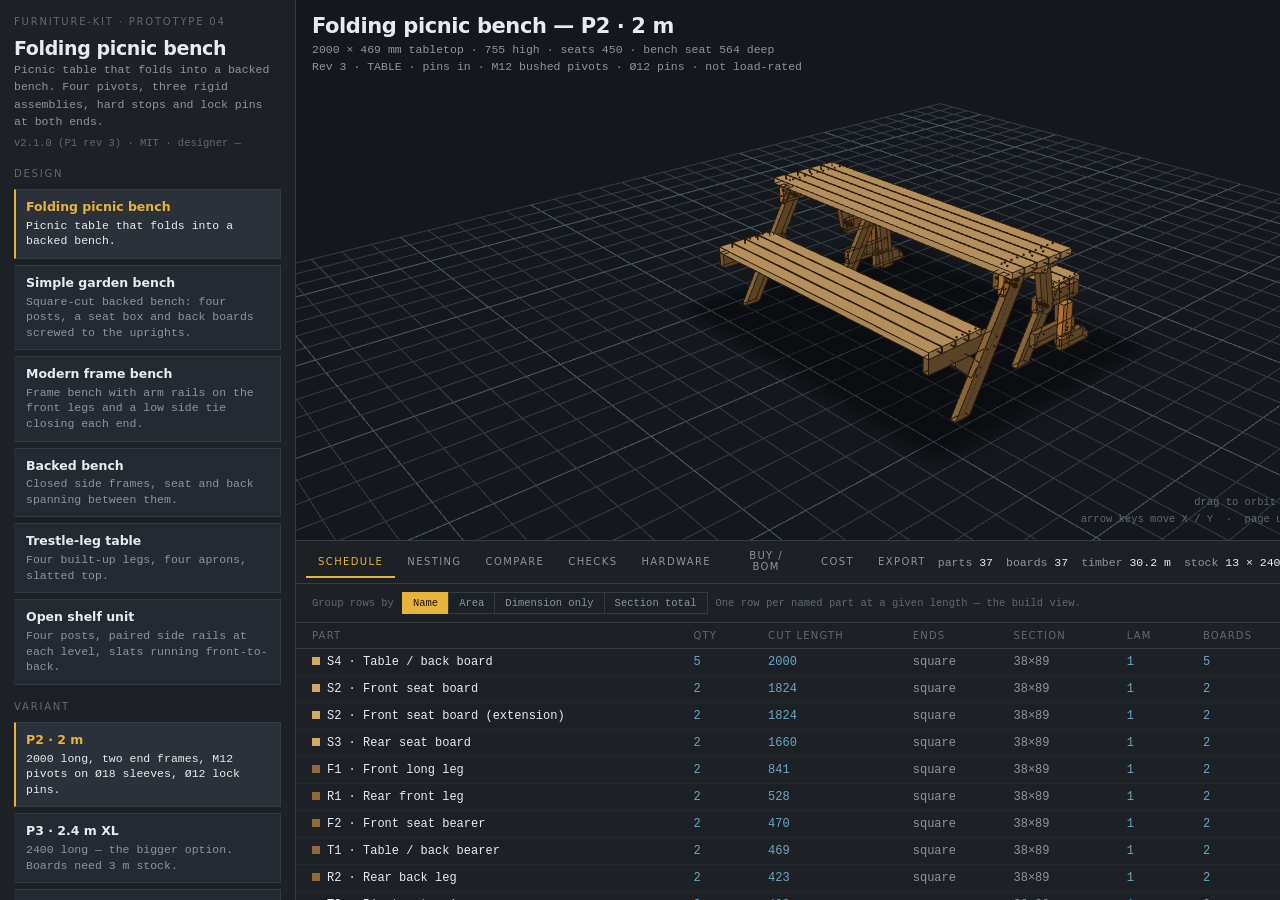
==== commit 709fae31: "Production part drawings via the engineering-drawing skill; cut lengths follow real member length - " ====
--- a/app/index.html
+++ b/app/index.html
@@ -1309,6 +1309,18 @@
   if(n[0]*keep[0] + n[1]*keep[1] < c){ n = [-n[0], -n[1]]; c = -c; }
   return [n, c];
 }
+/* length of a member: long side of its minimum-area bounding rectangle */
+function memberLength(poly){
+  var best = null;
+  for(var i=0;i<poly.length;i++){
+    var a = poly[i], b = poly[(i+1)%poly.length], ang = Math.atan2(b[1]-a[1], b[0]-a[0]), c = Math.cos(ang), s = Math.sin(ang);
+    var u0=1e9,u1=-1e9,v0=1e9,v1=-1e9;
+    poly.forEach(function(q){ var u = q[0]*c + q[1]*s, v = -q[0]*s + q[1]*c; if(u<u0)u0=u; if(u>u1)u1=u; if(v<v0)v0=v; if(v>v1)v1=v; });
+    var w = u1-u0, t = v1-v0, L = Math.max(w, t);
+    if(!best || w*t < best.a) best = { a:w*t, L:L };
+  }
+  return best.L;
+}
 function perim(poly){ var s = 0; for(var i=0;i<poly.length;i++){ var a=poly[i], b=poly[(i+1)%poly.length]; s += Math.hypot(b[0]-a[0], b[1]-a[1]); } return s; }
 var FOLD_GEOM = {};
 function foldingGeometry(F, o){
@@ -1334,9 +1346,10 @@
       });
     }
     if(h) poly = poly.map(function(q){ return [q[0], q[1] + (p.id === 'R5' ? 0 : h)]; });
+    /* cut length follows the member's real length (before corner rounding) */
+    var grow = memberLength(poly) - memberLength(p.poly);
     var sf = SOFTEN[p.id]; if(sf) poly = roundPoly(poly, sf[0], sf[1]);
-    var grow = (perim(poly) - p0)/2;
-    out.push(Object.assign({}, p, { poly:poly, cutAdj: Math.abs(grow) > 0.5 && !TRIM[p.id] && !SOFTEN[p.id] ? Math.round(grow) : 0,
+    out.push(Object.assign({}, p, { poly:poly, cutAdj: Math.abs(grow) > 0.5 ? Math.round(grow) : 0,
       changed: poly !== p.poly && (TRIM[p.id] || Math.abs(grow) > 0.5 || (o.legs && (p.id === 'R4' || p.id === 'R5'))) }));
   });
   function extra(id, pick, dy, n, name){
@@ -4282,6 +4295,7 @@
 
 /* ---- Files: one click per generated file, plus the whole set as a zip --- */
 var REPO_FILES = [
+  ['bench-P2-part-drawings.pdf', 'Production part drawings P2 — 16 sheets, angles + holes (PDF)'],
   ['suppliers-tel-aviv.md', 'Supplier list (Markdown)'],
   ['../simple-G1/assembly.svg', 'G1 assembly drawing (SVG)'], ['../simple-G1/exploded.svg', 'G1 exploded drawing (SVG)'],
   ['../simple-G1/parts-and-drilling.svg', 'G1 parts & drilling (SVG)'], ['../simple-G1/full-bom.csv', 'G1 full BOM (CSV)'],
@@ -4367,124 +4381,233 @@
   return null;
 }
 function svgAssembly(model, opts){
+  /* Drawing conventions follow the engineering-drawing skill: heavy visible outline,
+     thin phantom (dashed) assembly lines, centre lines (dash-dot) on bolt axes,
+     filled leader dots, ISO-style title block, numbered notes. */
   opts = opts || {};
   var E = opts.explode != null ? opts.explode : 260, items = bomItems(model), byKey = {};
   items.forEach(function(it){ byKey[it.key] = it; });
-  var R2 = Math.SQRT2, R6 = Math.sqrt(6);
-  function P3(x, y, z){ return [ (x + y)/R2, -(-x + y + 2*z)/R6, (x - y + z)/Math.sqrt(3) ]; }
-  var faces = [], targets = {};
-  /* side-frame layers fan apart: the further a part sits from the centre, the further it flies */
+  var R2 = Math.SQRT2, R6 = Math.sqrt(6), R3 = Math.sqrt(3);
+  function P3(x, y, z){ return [ (x + y)/R2, -(-x + y + 2*z)/R6, (x - y + z)/R3 ]; }
+
+  /* ---- 1. every drawn part with its explode displacement ---- */
   var xref = Infinity;
   model.parts.forEach(function(p){ if(p.prism && p.ex && p.ex[0] && p.bom !== false)
     xref = Math.min(xref, Math.abs((p.prism.x0 + p.prism.x1)/2)); });
+  var recs = [];
   model.parts.forEach(function(p){
     if(!p.prism) return;
     var key = itemKeyForPart(p, items); if(!key || !byKey[key]) return;
     var e = p.ex || [0,0,0], xc = (p.prism.x0 + p.prism.x1)/2, sg = xc < 0 ? -1 : 1;
-    var dx = e[0] ? e[0]*E*0.6 + sg*Math.max(0, Math.abs(xc) - xref)*1.8 : 0, dy = e[1]*E, dz = e[2]*E;
-    var poly = p.prism.poly, x0 = p.prism.x0 + dx, x1 = p.prism.x1 + dx, hw = p.bom === false;
-    var Q = poly.map(function(q){ return [q[0] + dy, q[1] + dz]; });
-    /* ccw in (y,z) */
-    var A = 0; for(var i=0;i<Q.length;i++){ var a=Q[i], b=Q[(i+1)%Q.length]; A += a[0]*b[1]-b[0]*a[1]; }
-    if(A < 0) Q = Q.slice().reverse();
-    var fill = hw ? (p.group === 'pivot' ? '#c9a24a' : p.group === 'pin' ? '#d0473f' : '#9aa3ad') : '#efe6d2';
+    var d = [ e[0] ? e[0]*E*0.6 + sg*Math.max(0, Math.abs(xc) - xref)*1.8 : 0, e[1]*E, e[2]*E ];
+    var Q = p.prism.poly.slice(), A = 0;
+    for(var i=0;i<Q.length;i++){ var a=Q[i], b=Q[(i+1)%Q.length]; A += a[0]*b[1]-b[0]*a[1]; }
+    if(A < 0) Q = Q.reverse();
+    var ys = Q.map(function(q){ return q[0]; }), zs = Q.map(function(q){ return q[1]; });
+    recs.push({ p:p, key:key, d:d, Q:Q, x0:p.prism.x0, x1:p.prism.x1, hw:p.bom === false, sg:sg,
+      bb:[Math.min.apply(null,ys), Math.min.apply(null,zs), Math.max.apply(null,ys), Math.max.apply(null,zs)] });
+  });
+
+  /* ---- 2. faces: back-face culled, painter-sorted ---- */
+  var faces = [];
+  recs.forEach(function(r){
+    var p = r.p, d = r.d, x0 = r.x0 + d[0], x1 = r.x1 + d[0];
+    var Q = r.Q.map(function(q){ return [q[0] + d[1], q[1] + d[2]]; });
+    var fill = r.hw ? (p.group === 'pivot' ? '#d7b25a' : p.group === 'pin' ? '#d0473f' : '#a9b1ba') : '#f1e9d6';
     function add(pts3, shade){
       var pr = pts3.map(function(v){ return P3(v[0], v[1], v[2]); });
-      var depth = pr.reduce(function(s, v){ return s + v[2]; }, 0)/pr.length;
-      faces.push({ d:depth, pts:pr, fill:fill, shade:shade, hw:hw });
+      faces.push({ d:pr.reduce(function(s, v){ return s + v[2]; }, 0)/pr.length, pts:pr, fill:fill, shade:shade, hw:r.hw });
     }
-    /* +X end cap is the only visible cap for a camera at (+X, −Y, +Z) */
-    add(Q.map(function(q){ return [x1, q[0], q[1]]; }), 0.92);
-    for(i=0;i<Q.length;i++){
+    add(Q.map(function(q){ return [x1, q[0], q[1]]; }), 0.93);
+    for(var i=0;i<Q.length;i++){
       var a = Q[i], b = Q[(i+1)%Q.length], ny = b[1]-a[1], nz = -(b[0]-a[0]);
       if(-ny + nz <= 0) continue;
-      add([[x0,a[0],a[1]],[x1,a[0],a[1]],[x1,b[0],b[1]],[x0,b[0],b[1]]], nz > Math.abs(ny) ? 1 : 0.8);
+      add([[x0,a[0],a[1]],[x1,a[0],a[1]],[x1,b[0],b[1]],[x0,b[0],b[1]]], nz > Math.abs(ny) ? 1 : 0.82);
     }
-    /* balloon target: the instance nearest the camera */
-    var cy = 0, cz = 0; Q.forEach(function(q){ cy += q[0]; cz += q[1]; }); cy /= Q.length; cz /= Q.length;
-    var c = P3(x1, cy, cz);
-    if(!targets[key]) targets[key] = { c:c, key:key, all:[] };
-    targets[key].all.push(c);
-    if(c[2] > targets[key].c[2]) targets[key].c = c;
   });
   faces.sort(function(a,b){ return a.d - b.d; });
   var xs = [], ys = [];
   faces.forEach(function(f){ f.pts.forEach(function(v){ xs.push(v[0]); ys.push(v[1]); }); });
   var bx0 = Math.min.apply(null, xs), bx1 = Math.max.apply(null, xs), by0 = Math.min.apply(null, ys), by1 = Math.max.apply(null, ys);
-  var dw = 1500, sc = Math.min(dw/(bx1 - bx0), 980/(by1 - by0)), M = 120;
-  function X(v){ return M + 60 + (v - bx0)*sc; } function Y(v){ return 170 + (v - by0)*sc; }
+  var sc = Math.min(1500/(bx1 - bx0), 960/(by1 - by0)), OX = 230, OY = 230;
+  function X(v){ return OX + (v - bx0)*sc; } function Y(v){ return OY + (v - by0)*sc; }
+  function SP(x, y, z){ var v = P3(x, y, z); return [X(v[0]), Y(v[1])]; }
   var out = [];
   faces.forEach(function(f){
-    var shade = f.shade, col = f.fill;
     out.push('<polygon points="'+f.pts.map(function(v){ return X(v[0]).toFixed(1)+','+Y(v[1]).toFixed(1); }).join(' ')+
-      '" fill="'+col+'" fill-opacity="'+(f.hw ? 1 : 1)+'" stroke="#2b2b2b" stroke-width="'+(f.hw ? 0.4 : 0.7)+'" style="filter:brightness('+shade+')"/>');
-  });
-  /* balloons on an ellipse round the drawing, in the angular order of their targets,
-     so the leader lines fan out without crossing */
-  var tl = Object.keys(targets).map(function(k){ return targets[k]; });
-  var ecx = (X(bx0) + X(bx1))/2, ecy = (Y(by0) + Y(by1))/2;
-  var ra = (X(bx1) - X(bx0))/2 + 70, rb = (Y(by1) - Y(by0))/2 + 60;
-  tl.forEach(function(t){ t.a = Math.atan2((Y(t.c[1]) - ecy)/rb, (X(t.c[0]) - ecx)/ra); });
-  tl.sort(function(a,b){ return a.a - b.a; });
-  /* evenly spaced slots all round the ellipse, in the same angular order as the
-     targets (so leaders never cross), rotated to the best overall fit; then each
-     item points at whichever of its copies is nearest its own balloon */
-  var n = tl.length, step = 2*Math.PI/Math.max(n, 1), best = null;
-  for(var off = 0; off < 2*Math.PI; off += step/8){
+      '" fill="'+f.fill+'" stroke="#111" stroke-width="'+(f.hw ? 0.35 : 0.75)+'" stroke-linejoin="round" style="filter:brightness('+f.shade+')"/>');
+  });
+
+  /* ---- 3. assembly lines: what joins what ---- */
+  var lines = [], seen = {};
+  function line(a, b, kind){
+    var k = a.map(Math.round).join()+'|'+b.map(Math.round).join();
+    if(seen[k] || Math.hypot(a[0]-b[0], a[1]-b[1]) < 6) return; seen[k] = 1;
+    lines.push({ a:a, b:b, kind:kind });
+  }
+  /* (a) bolt / pin axes: every hardware stack on one centre line, carried into the timber */
+  var axes = {};
+  recs.filter(function(r){ return r.hw; }).forEach(function(r){
+    var cy = (r.bb[0] + r.bb[2])/2, cz = (r.bb[1] + r.bb[3])/2;
+    var k = r.sg+'|'+Math.round(cy/4)+'|'+Math.round(cz/4)+'|'+Math.round(r.d[1])+'|'+Math.round(r.d[2]);
+    (axes[k] = axes[k] || { cy:cy + r.d[1], cz:cz + r.d[2], lo:Infinity, hi:-Infinity, sg:r.sg, n:0, base:Infinity });
+    axes[k].lo = Math.min(axes[k].lo, r.x0 + r.d[0]); axes[k].hi = Math.max(axes[k].hi, r.x1 + r.d[0]);
+    axes[k].base = Math.min(axes[k].base, r.sg > 0 ? r.x0 : -r.x1); axes[k].n++;
+  });
+  Object.keys(axes).forEach(function(k){
+    var a = axes[k]; if(a.n < 2 && a.hi - a.lo < 40) return;     /* single screws: no axis */
+    var home = a.sg > 0 ? a.base : -a.base;                     /* where the stack sits when assembled */
+    var lo = Math.min(a.lo, home), hi = Math.max(a.hi, home);
+    line(SP(lo, a.cy, a.cz), SP(hi, a.cy, a.cz), 'axis');
+  });
+  /* (b) timber joints: laps (adjacent layers whose profiles overlap) and boards on bearers */
+  var tim = recs.filter(function(r){ return !r.hw; });
+  function bbI(a, b){ return [Math.max(a[0],b[0]), Math.max(a[1],b[1]), Math.min(a[2],b[2]), Math.min(a[3],b[3])]; }
+  for(var i=0;i<tim.length;i++) for(var j=i+1;j<tim.length;j++){
+    var A = tim[i], B = tim[j], I = bbI(A.bb, B.bb);
+    var wa = A.x1 - A.x0, wb = B.x1 - B.x0;
+    var board = wa > 600 ? A : wb > 600 ? B : null, other = board === A ? B : A;
+    if(board && other !== board && other.x1 - other.x0 < 600){
+      /* board resting on a bearer: touching in Z, overlapping in Y, bearer within the board's length */
+      if(other.x0 < board.x0 - 1 || other.x1 > board.x1 + 1) continue;
+      if(I[2] - I[0] < 10 || Math.abs(board.bb[1] - other.bb[3]) > 2) continue;
+      var xm = (other.x0 + other.x1)/2, ym = (I[0] + I[2])/2;
+      line(SP(xm + board.d[0], ym + board.d[1], board.bb[1] + board.d[2]),
+           SP(xm + other.d[0], ym + other.d[1], other.bb[3] + other.d[2]), 'joint');
+      continue;
+    }
+    if(board) continue;
+    if(A.sg !== B.sg) continue;
+    var adj = Math.abs(A.x1 - B.x0) < 6 ? [A.x1, B.x0] : Math.abs(B.x1 - A.x0) < 6 ? [A.x0, B.x1] : null;
+    if(!adj || I[2] - I[0] < 8 || I[3] - I[1] < 8) continue;
+    if(typeof satDepth === 'function' && satDepth(A.Q, B.Q) < 5) continue;
+    var cy = (I[0] + I[2])/2, cz = (I[1] + I[3])/2;
+    line(SP(adj[0] + A.d[0], cy + A.d[1], cz + A.d[2]), SP(adj[1] + B.d[0], cy + B.d[1], cz + B.d[2]), 'joint');
+  }
+  lines.forEach(function(l){
+    var axis = l.kind === 'axis';
+    out.push('<line x1="'+l.a[0].toFixed(1)+'" y1="'+l.a[1].toFixed(1)+'" x2="'+l.b[0].toFixed(1)+'" y2="'+l.b[1].toFixed(1)+
+      '" stroke="'+(axis ? '#7a3b8f' : '#2f6f3e')+'" stroke-width="'+(axis ? 0.7 : 0.8)+'" stroke-dasharray="'+(axis ? '14 3 2 3' : '5 3')+'"/>');
+    if(!axis){
+      out.push('<circle cx="'+l.a[0].toFixed(1)+'" cy="'+l.a[1].toFixed(1)+'" r="1.6" fill="#2f6f3e"/>');
+      out.push('<circle cx="'+l.b[0].toFixed(1)+'" cy="'+l.b[1].toFixed(1)+'" r="1.6" fill="#2f6f3e"/>');
+    }
+  });
+
+  /* ---- 4. balloons: even slots on an ellipse, leaders untangled ---- */
+  var T = {};
+  recs.forEach(function(r){
+    var cy = 0, cz = 0; r.Q.forEach(function(q){ cy += q[0]; cz += q[1]; }); cy /= r.Q.length; cz /= r.Q.length;
+    var pt = SP(r.x1 + r.d[0], cy + r.d[1], cz + r.d[2]);
+    if(r.hw && r.p.group === 'screw' && T[r.key] && T[r.key].all.length > 12) return;
+    (T[r.key] = T[r.key] || { key:r.key, all:[] }).all.push(pt);
+  });
+  var tl = Object.keys(T).map(function(k){ return T[k]; });
+  var ex0 = X(bx0), ex1 = X(bx1), ey0 = Y(by0), ey1 = Y(by1);
+  var ecx = (ex0 + ex1)/2, ecy = (ey0 + ey1)/2, ra = (ex1 - ex0)/2 + 95, rb = (ey1 - ey0)/2 + 85;
+  /* slots evenly along a rounded rectangle 70 px outside the drawing's extents, so a
+     balloon can never sit on the drawing */
+  var n = tl.length, slots = [], mg = 70, rx0 = ex0 - mg, rx1 = ex1 + mg, ry0 = ey0 - mg, ry1 = ey1 + mg;
+  var Wr = rx1 - rx0, Hr = ry1 - ry0, per = 2*(Wr + Hr);
+  function onRect(u){
+    u = ((u % per) + per) % per;
+    if(u < Wr) return [rx0 + u, ry0]; u -= Wr;
+    if(u < Hr) return [rx1, ry0 + u]; u -= Hr;
+    if(u < Wr) return [rx1 - u, ry1]; u -= Wr;
+    return [rx0, ry1 - u];
+  }
+  for(var k=0;k<n;k++) slots.push(onRect(per*(k + 0.5)/n + Wr/2));
+  ra = (rx1 - rx0)/2; rb = (ry1 - ry0)/2;
+  /* first guess: each item's copy nearest the centre, assigned in angular order */
+  tl.forEach(function(t){
+    t.pt = t.all.reduce(function(m, c){ return Math.hypot(c[0]-ecx, c[1]-ecy) < Math.hypot(m[0]-ecx, m[1]-ecy) ? c : m; }, t.all[0]);
+    t.ang = Math.atan2((t.pt[1] - ecy)/rb, (t.pt[0] - ecx)/ra);
+  });
+  tl.sort(function(a,b){ return a.ang - b.ang; });
+  var best = null;
+  for(var off=0; off<n; off++){
     var cost = 0;
-    tl.forEach(function(t, i){ var d = Math.abs(((off + i*step) - t.a + 3*Math.PI) % (2*Math.PI) - Math.PI); cost += d*d; });
+    tl.forEach(function(t, i){ var sl = slots[(i + off) % n]; cost += Math.hypot(sl[0] - t.pt[0], sl[1] - t.pt[1]); });
     if(!best || cost < best.c) best = { c:cost, off:off };
   }
-  var ang = tl.map(function(t, i){ return best.off + i*step; });
-  tl.forEach(function(t, i){
-    var bx0b = ecx + ra*Math.cos(ang[i]), by0b = ecy + rb*Math.sin(ang[i]);
-    t.c = t.all.reduce(function(m, c){
-      var dm = Math.hypot(X(m[0]) - bx0b, Y(m[1]) - by0b), dc = Math.hypot(X(c[0]) - bx0b, Y(c[1]) - by0b);
-      return dc < dm ? c : m; }, t.c);
-  });
-  tl.forEach(function(t, i){
-    var bx = ecx + ra*Math.cos(ang[i]), by = ecy + rb*Math.sin(ang[i]), item = byKey[t.key];
-    out.push('<line x1="'+X(t.c[0]).toFixed(1)+'" y1="'+Y(t.c[1]).toFixed(1)+'" x2="'+bx.toFixed(1)+'" y2="'+by.toFixed(1)+'" stroke="#1a5fb4" stroke-width="0.8"/>');
-    out.push('<circle cx="'+X(t.c[0]).toFixed(1)+'" cy="'+Y(t.c[1]).toFixed(1)+'" r="2.4" fill="#1a5fb4"/>');
-    out.push('<circle cx="'+bx.toFixed(1)+'" cy="'+by.toFixed(1)+'" r="15" fill="#fff" stroke="#1a5fb4" stroke-width="1.4"/>');
-    out.push('<text x="'+bx.toFixed(1)+'" y="'+(by + 4.5).toFixed(1)+'" text-anchor="middle" font-size="13" font-weight="700" fill="#1a5fb4">'+item.no+'</text>');
-  });
-  var bot = ecy + rb + 30;
-  var drawW = ecx + ra + 40;
-  /* BOM table to the right */
-  var tx = drawW + 30, ty = 70, lh = 20, tw = 860, rows = ['<text x="'+tx+'" y="'+ty+'" font-size="15" font-weight="700">BILL OF MATERIALS</text>'];
+  tl.forEach(function(t, i){ t.slot = (i + best.off) % n; });
+  /* each item points at whichever of its copies is nearest its balloon */
+  tl.forEach(function(t){ var sl = slots[t.slot];
+    t.pt = t.all.reduce(function(m, c){ return Math.hypot(c[0]-sl[0], c[1]-sl[1]) < Math.hypot(m[0]-sl[0], m[1]-sl[1]) ? c : m; }, t.all[0]); });
+  /* untangle: swap the balloons of any two leaders that cross (2-opt; each swap shortens
+     the total, so it ends), until no two leaders cross */
+  function cross(p1, p2, p3, p4){
+    function o(a, b, c){ return (b[0]-a[0])*(c[1]-a[1]) - (b[1]-a[1])*(c[0]-a[0]); }
+    var d1 = o(p3, p4, p1), d2 = o(p3, p4, p2), d3 = o(p1, p2, p3), d4 = o(p1, p2, p4);
+    return ((d1 > 0) !== (d2 > 0)) && ((d3 > 0) !== (d4 > 0));
+  }
+  var changed = true, guard = 0, crossings = 0;
+  while(changed && guard++ < 400){
+    changed = false;
+    for(var a=0;a<n;a++) for(var b=a+1;b<n;b++){
+      var A1 = tl[a], B1 = tl[b];
+      if(cross(A1.pt, slots[A1.slot], B1.pt, slots[B1.slot])){ var tmp = A1.slot; A1.slot = B1.slot; B1.slot = tmp; changed = true; }
+    }
+  }
+  for(a=0;a<n;a++) for(b=a+1;b<n;b++) if(cross(tl[a].pt, slots[tl[a].slot], tl[b].pt, slots[tl[b].slot])) crossings++;
+  tl.forEach(function(t){
+    var sl = slots[t.slot], it = byKey[t.key];
+    /* leader stops at the balloon's rim */
+    var dx = t.pt[0] - sl[0], dy = t.pt[1] - sl[1], L = Math.hypot(dx, dy) || 1, R = 16;
+    out.push('<line x1="'+t.pt[0].toFixed(1)+'" y1="'+t.pt[1].toFixed(1)+'" x2="'+(sl[0] + dx/L*R).toFixed(1)+'" y2="'+(sl[1] + dy/L*R).toFixed(1)+'" stroke="#1a5fb4" stroke-width="0.7"/>');
+    out.push('<circle cx="'+t.pt[0].toFixed(1)+'" cy="'+t.pt[1].toFixed(1)+'" r="2.6" fill="#1a5fb4"/>');
+    out.push('<circle cx="'+sl[0].toFixed(1)+'" cy="'+sl[1].toFixed(1)+'" r="'+R+'" fill="#fff" stroke="#1a5fb4" stroke-width="1.5"/>');
+    out.push('<text x="'+sl[0].toFixed(1)+'" y="'+(sl[1] + 4.6).toFixed(1)+'" text-anchor="middle" font-size="13.5" font-weight="700" fill="#1a5fb4">'+it.no+'</text>');
+  });
+  var drawR = ecx + ra + 40, drawB = ecy + rb + 40;
+
+  /* ---- 5. BOM table, legend, notes, title block ---- */
+  var tx = drawR + 30, ty = 70, lh = 21, tw = 900, rows = [];
+  rows.push('<text x="'+tx+'" y="'+ty+'" font-size="15" font-weight="700">BILL OF MATERIALS</text>');
   ty += 14;
-  var cols = [0, 46, 120, 520];
-  rows.push('<rect x="'+tx+'" y="'+ty+'" width="'+tw+'" height="'+(lh*(items.length + 1) + 6)+'" fill="none" stroke="#333"/>');
+  var cols = [0, 46, 128, 540];
+  rows.push('<rect x="'+tx+'" y="'+ty+'" width="'+tw+'" height="'+(lh*(items.length + 1) + 6)+'" fill="none" stroke="#111" stroke-width="0.8"/>');
   ty += lh;
-  ['NO.', 'QTY', 'ITEM', 'SECTION / CATALOG NO.'].forEach(function(h, i){ rows.push('<text x="'+(tx + 8 + cols[i])+'" y="'+(ty - 5)+'" font-size="10" fill="#555">'+h+'</text>'); });
+  ['NO.', 'QTY', 'ITEM', 'SECTION · CUT  /  CATALOG NO.'].forEach(function(h, i){ rows.push('<text x="'+(tx + 8 + cols[i])+'" y="'+(ty - 5)+'" font-size="10" fill="#555">'+h+'</text>'); });
   items.forEach(function(it){
-    var drawn = !!targets[it.key];
+    var drawn = !!T[it.key];
     ty += lh;
-    rows.push('<line x1="'+tx+'" x2="'+(tx + tw)+'" y1="'+(ty - lh + 5)+'" y2="'+(ty - lh + 5)+'" stroke="#ddd"/>');
-    rows.push('<circle cx="'+(tx + 18)+'" cy="'+(ty - 5)+'" r="8.5" fill="#fff" stroke="'+(drawn ? '#1a5fb4' : '#aaa')+'"/>'+
+    rows.push('<line x1="'+tx+'" x2="'+(tx + tw)+'" y1="'+(ty - lh + 5)+'" y2="'+(ty - lh + 5)+'" stroke="#d8d8d8"/>');
+    rows.push('<circle cx="'+(tx + 18)+'" cy="'+(ty - 5)+'" r="9" fill="#fff" stroke="'+(drawn ? '#1a5fb4' : '#aaa')+'"/>'+
       '<text x="'+(tx + 18)+'" y="'+(ty - 1.5)+'" text-anchor="middle" font-size="10" font-weight="700" fill="'+(drawn ? '#1a5fb4' : '#888')+'">'+it.no+'</text>');
     rows.push('<text x="'+(tx + 8 + cols[1])+'" y="'+(ty - 1)+'" font-size="11">'+xesc(String(it.qty))+'</text>');
-    var lab = it.desc.length > 58 ? it.desc.slice(0, 56)+'…' : it.desc, cat = (it.cat || '').length > 48 ? it.cat.slice(0, 46)+'…' : (it.cat || '');
+    var lab = it.desc.length > 60 ? it.desc.slice(0, 58)+'…' : it.desc, cat = (it.cat || '').length > 52 ? it.cat.slice(0, 50)+'…' : (it.cat || '');
     rows.push('<text x="'+(tx + 8 + cols[2])+'" y="'+(ty - 1)+'" font-size="11">'+xesc(lab)+'</text>');
     rows.push(it.url ? '<a href="'+xesc(it.url)+'" target="_blank"><text x="'+(tx + 8 + cols[3])+'" y="'+(ty - 1)+'" font-size="10.5" fill="#1a5fb4" text-decoration="underline">'+xesc(cat)+'</text></a>'
-                     : '<text x="'+(tx + 8 + cols[3])+'" y="'+(ty - 1)+'" font-size="10.5" fill="#444">'+xesc(cat)+'</text>');
-  });
-  ty += 30;
-  rows.push('<text x="'+tx+'" y="'+ty+'" font-size="10" fill="#666">Grey balloon = item not visible in this view (screws inside counterbores, glue, oil). Hardware is shown exploded along its bolt axis.</text>');
-  var W = tx + tw + 30, H = Math.max(bot + 160, ty + 140);
-  /* title block */
-  var tb = '<g transform="translate('+(W - 520)+','+(H - 110)+')"><rect width="500" height="90" fill="#fff" stroke="#333"/>'+
-    '<line x1="0" y1="30" x2="500" y2="30" stroke="#333"/><line x1="300" y1="30" x2="300" y2="90" stroke="#333"/>'+
-    '<text x="10" y="21" font-size="14" font-weight="700">'+xesc(DESIGNS[S.designId].name+' — '+DESIGNS[S.designId].variants[S.variantId].name)+'</text>'+
-    '<text x="10" y="50" font-size="11">ASSEMBLY — EXPLODED ISOMETRIC · not to scale</text>'+
-    '<text x="10" y="70" font-size="9.5">'+xesc((model.headline || '').slice(0, 64))+'</text>'+
-    '<text x="310" y="50" font-size="11">Units: mm · Sheet A-1</text>'+
-    '<text x="310" y="70" font-size="11">'+new Date().toISOString().slice(0,10)+'</text></g>';
-  return '<svg xmlns="http://www.w3.org/2000/svg" viewBox="0 0 '+W+' '+H+'" width="'+W+'" style="display:block;margin:0 auto;background:#fff;font-family:Helvetica,Arial,sans-serif">'+
-    '<rect x="8" y="8" width="'+(W-16)+'" height="'+(H-16)+'" fill="none" stroke="#333" stroke-width="1.5"/>'+
+                     : '<text x="'+(tx + 8 + cols[3])+'" y="'+(ty - 1)+'" font-size="10.5" fill="#333">'+xesc(cat)+'</text>');
+  });
+  ty += 34;
+  rows.push('<text x="'+tx+'" y="'+ty+'" font-size="12" font-weight="700">LEGEND</text>'); ty += 20;
+  rows.push('<line x1="'+tx+'" y1="'+(ty-4)+'" x2="'+(tx+46)+'" y2="'+(ty-4)+'" stroke="#2f6f3e" stroke-dasharray="5 3"/><text x="'+(tx+56)+'" y="'+ty+'" font-size="11">Assembly line — the two dots meet when assembled (lap joint, or board on bearer)</text>'); ty += 18;
+  rows.push('<line x1="'+tx+'" y1="'+(ty-4)+'" x2="'+(tx+46)+'" y2="'+(ty-4)+'" stroke="#7a3b8f" stroke-dasharray="14 3 2 3"/><text x="'+(tx+56)+'" y="'+ty+'" font-size="11">Bolt / pin axis — the hardware slides along it into the bore</text>'); ty += 18;
+  rows.push('<circle cx="'+(tx+23)+'" cy="'+(ty-4)+'" r="8" fill="#fff" stroke="#1a5fb4"/><text x="'+(tx+56)+'" y="'+ty+'" font-size="11">Item number (BOM). Grey = not visible in this view (glue, oil, hidden screws)</text>'); ty += 30;
+  rows.push('<text x="'+tx+'" y="'+ty+'" font-size="12" font-weight="700">NOTES</text>'); ty += 18;
+  ['1. ALL TIMBER PRESSURE-TREATED PINE; DIMENSIONS IN MM; BREAK ALL ARRISES R3.',
+   '2. SEAL EVERY CUT END AND BORE BEFORE ASSEMBLY.',
+   '3. PIVOT BOLTS CLAMP THE SLEEVE, NOT THE TIMBER — TORQUE FULLY.',
+   '4. BUILD ORDER AND FASTENER COUNTS: SEE THE ASSEMBLY PLAN (BUY / BOM TAB).'].forEach(function(t){
+    rows.push('<text x="'+tx+'" y="'+ty+'" font-size="10.5">'+t+'</text>'); ty += 16; });
+  var W = tx + tw + 30, H = Math.max(drawB + 150, ty + 150);
+  var d = DESIGNS[S.designId], tb = '<g transform="translate('+(W - 560)+','+(H - 120)+')" font-size="11">'+
+    '<rect width="540" height="100" fill="#fff" stroke="#111" stroke-width="1"/>'+
+    '<line x1="0" y1="34" x2="540" y2="34" stroke="#111"/><line x1="0" y1="67" x2="540" y2="67" stroke="#111"/>'+
+    '<line x1="330" y1="34" x2="330" y2="100" stroke="#111"/><line x1="440" y1="34" x2="440" y2="100" stroke="#111"/>'+
+    '<text x="10" y="23" font-size="15" font-weight="700">'+xesc(d.name.toUpperCase()+' — '+d.variants[S.variantId].name)+'</text>'+
+    '<text x="10" y="55">ASSEMBLY — EXPLODED ISOMETRIC</text><text x="10" y="88" font-size="9.5">'+xesc((model.headline || '').slice(0, 58))+'</text>'+
+    '<text x="340" y="50" font-size="8" fill="#555">SCALE</text><text x="340" y="62">NTS</text>'+
+    '<text x="450" y="50" font-size="8" fill="#555">UNITS</text><text x="450" y="62">mm</text>'+
+    '<text x="340" y="83" font-size="8" fill="#555">SHEET</text><text x="340" y="95">A-1 OF 1</text>'+
+    '<text x="450" y="83" font-size="8" fill="#555">REV</text><text x="450" y="95">'+xesc(String((d.info||{}).version||'A'))+'</text></g>';
+  return '<svg xmlns="http://www.w3.org/2000/svg" viewBox="0 0 '+W+' '+H+'" width="'+W+'" style="display:block;margin:0 auto;background:#fff;font-family:Helvetica,Arial,sans-serif" data-crossings="'+crossings+'" data-lines="'+lines.length+'">'+
+    '<rect x="8" y="8" width="'+(W-16)+'" height="'+(H-16)+'" fill="none" stroke="#111" stroke-width="1.6"/>'+
+    '<rect x="16" y="16" width="'+(W-32)+'" height="'+(H-32)+'" fill="none" stroke="#111" stroke-width="0.5"/>'+
     '<text x="40" y="60" font-size="20" font-weight="700">ASSEMBLY DRAWING</text>'+
-    '<text x="40" y="84" font-size="12" fill="#555">Explode '+E+' mm · balloons match the BOM, the Buy / BOM tab and the BOM sheet</text>'+
+    '<text x="40" y="84" font-size="12" fill="#555">Exploded '+E+' mm · balloons = BOM item numbers (same as the Buy / BOM tab and the BOM sheet)</text>'+
     out.join('') + rows.join('') + tb + '</svg>';
 }
 
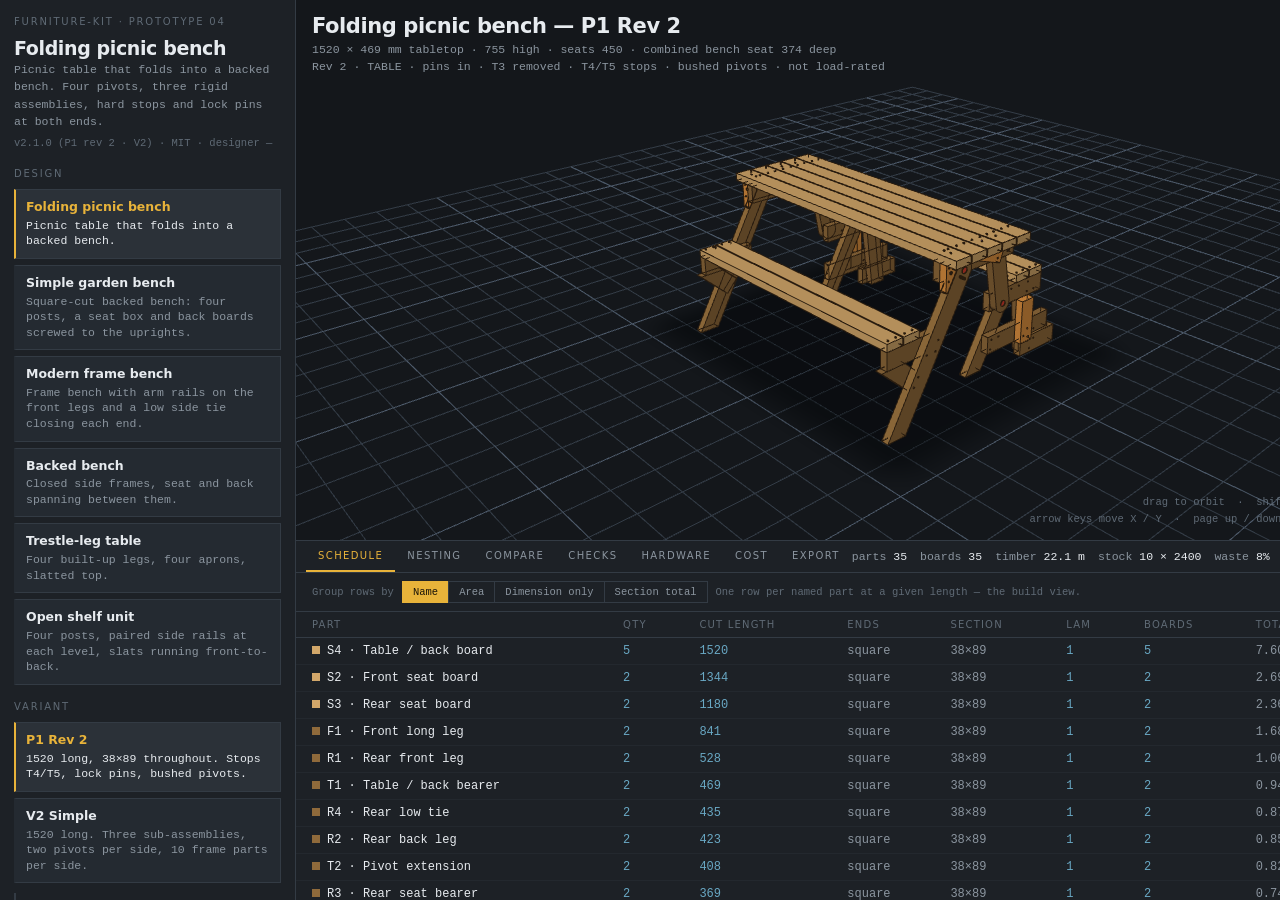
==== commit 66551fff: "Add folding bench V2 (simple version from the video sketch) Three sub-assemblies, two pivots per sid" ====
--- a/app/index.html
+++ b/app/index.html
@@ -1,6 +1,6 @@
 <!doctype html><html><head><meta charset=utf8><meta name=viewport content="width=device-width,initial-scale=1"><style>:root{color-scheme:light}body{margin:0;padding:0;font:14px -apple-system,BlinkMacSystemFont,sans-serif;background:#faf9f5;color:#141413}img{max-width:100%}</style></head><body>
 <meta charset="utf-8">
-<meta name="viewport" content="width=device-width, initial-scale=1, viewport-fit=cover">
+<meta name="viewport" content="width=device-width, initial-scale=1">
 <title>Furniture Kit — bench project</title>
 <!--
   furniture-kit / prototype 04
@@ -205,61 +205,6 @@
     #panel{grid-column:1;height:32vh}
     .exp{grid-template-columns:1fr}
   }
-
-  /* ---- phone layout: 3D view pinned on top, controls and tables scroll below ---- */
-  @media (max-width:760px){
-    html,body{height:auto;-webkit-text-size-adjust:100%}
-    body{display:flex;flex-direction:column;height:auto;overflow:visible}
-    #view{order:-1}
-    #view{position:sticky;top:0;z-index:5;height:52vh;height:52svh;min-height:260px;
-          border-bottom:1px solid var(--rule)}
-    #rail{max-height:none;overflow:visible;border-bottom:1px solid var(--rule);padding:14px 12px 24px}
-    #panel{height:auto;min-height:60vh;border-top:none}
-    #pbody{overflow:visible}
-    #ptabs{overflow-x:auto;-webkit-overflow-scrolling:touch;padding:0 4px;flex-wrap:nowrap;
-           position:sticky;top:52vh;top:52svh;z-index:4;background:var(--panel)}
-    #ptabs button{flex:none;padding:12px 11px}
-    #ptabs .stats{display:none}
-    #pbody{overflow-x:auto}
-    th,td{padding:7px 10px}
-    .modebar,.nest,.checks,.exp{padding-left:12px;padding-right:12px}
-    pre#expText{max-height:40vh}
-    #hud{left:10px;top:8px;right:150px}
-    #hud .t{font-size:16px}
-    #hud .d{font-size:10.5px}
-    #vtabs{right:8px;top:8px}
-    #vtabs button{padding:8px 12px}
-    #tip{display:none}
-    #sel{left:8px;right:8px;top:auto;bottom:8px;width:auto;max-height:70%;overflow:auto}
-    #sel textarea{font-size:16px}
-    /* >=16px inputs stop iOS Safari zooming the page on focus; bigger tap targets */
-    input[type=number],select,textarea{font-size:16px;padding:8px}
-    input[type=range]{height:28px;margin-bottom:10px}
-    .vbtn{padding:12px 11px}
-    .seg button,.views button,.ghost{padding:10px 8px;font-size:12px}
-    .pad button{padding:12px 0}
-    .chk{margin-bottom:12px;font-size:12.5px}
-    .chk input{width:20px;height:20px}
-    .area .fields{grid-template-columns:1fr 64px 64px}
-    #pbody .modebar .seg{flex-wrap:wrap}
-  }
-
-  /* extras: Buy / BOM tab, files box */
-  .buyhead{padding:12px 16px 8px;color:var(--dim);font-size:12px;line-height:1.6}
-  .buyhead b{color:var(--fg);font-family:var(--sans)}
-  .buyhead .ghost{margin-left:6px;text-decoration:none;display:inline-block}
-  table.buy{margin:0 0 6px}
-  table.buy td{white-space:normal;vertical-align:top;line-height:1.45}
-  table.buy td a{color:var(--blue)}
-  table.buy tr.cat td{background:#2b3138;color:var(--pencil);font-family:var(--sans);font-size:10px;
-                      letter-spacing:.14em;text-transform:uppercase;padding:6px 16px}
-  table.buy .small{font-size:11px} table.buy .ref{font-size:10px;color:var(--pencil)}
-  .sa{margin:6px 16px 14px;border:1px solid var(--rule);border-left:2px solid var(--pencil);padding:8px 0 4px;background:var(--panel2)}
-  .sa .sat{font-family:var(--sans);font-weight:600;padding:0 12px 6px}
-  .sa ol{margin:6px 0 6px 28px;padding:0;color:var(--dim);font-size:12px;line-height:1.55}
-  .sa .dim.small{padding:0 12px}
-  .files{display:flex;flex-wrap:wrap;gap:6px 14px;font-size:11.5px}
-  .files a{color:var(--blue);text-decoration:none} .files a:hover{text-decoration:underline}
 </style>
 
 <div id="rail">
@@ -335,7 +280,6 @@
   <div id="vtabs">
     <button data-vt="3d" class="on">3D</button>
     <button data-vt="draw">Drawing</button>
-    <button data-vt="asm">Assembly</button>
   </div>
   <div id="tip">drag to orbit &nbsp;·&nbsp; shift-drag or right-drag to pan<br>
     arrow keys move X / Y &nbsp;·&nbsp; page up / down moves Z &nbsp;·&nbsp; scroll to zoom</div>
@@ -362,7 +306,6 @@
     <button data-p="compare">Compare</button>
     <button data-p="checks">Checks</button>
     <button data-p="hw">Hardware</button>
-    <button data-p="buy">Buy / BOM</button>
     <button data-p="cost">Cost</button>
     <button data-p="export">Export</button>
     <div class="stats">
@@ -398,7 +341,6 @@
     </div>
     <div class="pane" id="paneChecks"><div class="checks" id="checkBody"></div></div>
     <div class="pane" id="paneHw"><div id="hwBody" style="padding:4px 16px 24px"></div></div>
-    <div class="pane" id="paneBuy"><div id="buyBody" style="padding:0 0 24px"></div></div>
     <div class="pane" id="paneCost">
       <div class="modebar">
         <span>VAT %</span><input type="number" id="cVat" step="1" style="width:56px">
@@ -412,7 +354,6 @@
       <p class="sub" id="costNote" style="padding:12px 16px 20px;margin:0"></p>
     </div>
     <div class="pane" id="paneExport">
-      <div id="filesBox" style="padding:14px 16px 4px"></div>
       <div class="exp">
         <div class="list" id="expList"></div>
         <div class="out">
@@ -589,7 +530,7 @@
       var W = o.W || st.w, T = o.T || (x1 - x0);
       parts.push({ name:name, group:area, kind:'linear', count:1,
                    size:[T, y1-y0, z1-z0], pos:[(x0+x1)/2, (y0+y1)/2, (z0+z1)/2],
-                   ex:ex||[0,0,0], rot:0, lam:1, stock:[st.t,st.w], cut1:0, cut2:0,
+                   ex:ex||[0,0,0], rot:0, lam:1, stock:[st.t, o.stockW || st.w], cut1:0, cut2:0,
                    section:[Math.round(T), W], sec:(o.bom === false ? '—' : Math.round(T)+'×'+W),
                    cut:(o.cut != null ? o.cut : Math.max(y1-y0, z1-z0)),
                    prism:{ x0:x0, x1:x1, poly:poly }, flat:o.flat || null,
@@ -1063,6 +1004,8 @@
 
 /* generated by folding-P1/rev2/build.py — do not edit by hand */
 var FOLDING_P1 = {"B":[0.0,367.5],"A0":[-357.526077778263,667.5],"rot":-100.0,"L0":1520,"parts":[{"id":"R1","tag":"R1-R","name":"R1 · Rear front leg","asm":"rear","side":"R","g":"rail","x0":514,"x1":552,"poly":[[-43.609,0],[194.391,412],[91.609,412],[-146.391,0.0]],"blank":528,"W":89,"flat":[[51.41,0.0],[527.22,0.0],[475.8,89.0],[-0.0,89.0]],"note":""},{"id":"R2","tag":"R2-R","name":"R2 · Rear back leg","asm":"rear","side":"R","g":"rail","x0":514,"x1":552,"poly":[[324.709,0],[284.709,412],[195.291,412],[235.291,0]],"blank":423,"W":89,"flat":[[-0.0,-0.0],[413.94,-0.0],[422.58,89.0],[8.64,89.0]],"note":""},{"id":"R3","tag":"R3-R","name":"R3 · Rear seat bearer","asm":"rear","side":"R","g":"rail","x0":552,"x1":590,"poly":[[324,323],[324,412],[-44.5,412],[-44.5,323]],"blank":369,"W":89,"flat":[[-0.0,89.0],[0.0,-0.0],[368.5,0.0],[368.5,89.0]],"note":"REV2: R6 round-over on front-top corner (S2 slides over it while folding)."},{"id":"R4","tag":"R4-R","name":"R4 · Rear low tie","asm":"rear","side":"R","g":"rail","x0":552,"x1":590,"poly":[[391.5,100.5],[391.5,189.5],[-43.5,189.5],[-43.5,100.5]],"blank":435,"W":89,"flat":[[-0.0,89.0],[0.0,-0.0],[435.0,0.0],[435.0,89.0]],"note":""},{"id":"R5","tag":"R5-R","name":"R5 · Rear anti-tip foot","asm":"rear","side":"R","g":"rail","x0":552,"x1":590,"poly":[[450,0],[450,89],[200,89],[200,0]],"blank":250,"W":89,"flat":[[-0.0,89.0],[0.0,-0.0],[250.0,0.0],[250.0,89.0]],"note":""},{"id":"F1","tag":"F1-R","name":"F1 · Front long leg","asm":"front","side":"R","g":"rail","x0":672,"x1":710,"poly":[[-794.292,0],[-691.523,0],[-318.988,645.25],[-318.281,646.523],[-317.615,647.818],[-316.993,649.135],[-316.413,650.471],[-315.878,651.825],[-315.388,653.196],[-314.942,654.582],[-314.542,655.983],[-314.189,657.395],[-313.881,658.818],[-313.62,660.251],[-313.407,661.692],[-313.24,663.138],[-313.121,664.59],[-313.05,666.044],[-313.026,667.5],[-313.05,668.956],[-313.121,670.41],[-313.24,671.862],[-313.407,673.308],[-313.62,674.749],[-313.881,676.182],[-314.189,677.605],[-314.542,679.017],[-314.942,680.418],[-315.388,681.804],[-315.878,683.175],[-316.413,684.529],[-316.993,685.865],[-317.615,687.182],[-318.281,688.477],[-318.988,689.75],[-319.737,690.999],[-320.526,692.223],[-321.354,693.42],[-322.222,694.59],[-323.127,695.731],[-324.069,696.841],[-325.047,697.92],[-326.06,698.966],[-327.106,699.979],[-328.185,700.957],[-329.296,701.899],[-330.436,702.804],[-331.606,703.672],[-332.803,704.5],[-334.027,705.289],[-335.276,706.038],[-336.549,706.745],[-337.844,707.411],[-339.161,708.033],[-340.497,708.613],[-341.851,709.148],[-343.222,709.638],[-344.608,710.084],[-346.009,710.484],[-347.421,710.838],[-348.845,711.145],[-350.277,711.406],[-351.718,711.619],[-353.164,711.786],[-354.616,711.905],[-356.07,711.976],[-357.526,712],[-358.982,711.976],[-360.437,711.905],[-361.888,711.786],[-363.334,711.619],[-364.775,711.406],[-366.208,711.145],[-367.631,710.838],[-369.044,710.484],[-370.444,710.084],[-371.83,709.638],[-373.201,709.148],[-374.555,708.613],[-375.892,708.033],[-377.208,707.411],[-378.503,706.745],[-379.776,706.038],[-381.025,705.289],[-382.249,704.5],[-383.446,703.672],[-384.616,702.804],[-385.757,701.899],[-386.867,700.957],[-387.946,699.979],[-388.992,698.966],[-390.005,697.92],[-390.983,696.841],[-391.925,695.731],[-392.83,694.59],[-393.698,693.42],[-394.526,692.223],[-395.316,690.999],[-396.064,689.75]],"blank":841,"W":89,"flat":[[840.95,0.0],[789.57,89.0],[44.5,89.0],[43.04,88.98],[41.59,88.9],[40.14,88.79],[38.69,88.62],[37.25,88.41],[35.82,88.14],[34.4,87.84],[32.98,87.48],[31.58,87.08],[30.2,86.64],[28.82,86.15],[27.47,85.61],[26.13,85.03],[24.82,84.41],[23.52,83.75],[22.25,83.04],[21.0,82.29],[19.78,81.5],[18.58,80.67],[17.41,79.8],[16.27,78.9],[15.16,77.96],[14.08,76.98],[13.03,75.97],[12.02,74.92],[11.04,73.84],[10.1,72.73],[9.2,71.59],[8.33,70.42],[7.5,69.22],[6.71,68.0],[5.96,66.75],[5.25,65.48],[4.59,64.18],[3.97,62.87],[3.39,61.53],[2.85,60.18],[2.36,58.8],[1.92,57.42],[1.52,56.02],[1.16,54.6],[0.86,53.18],[0.59,51.75],[0.38,50.31],[0.21,48.86],[0.1,47.41],[0.02,45.96],[0.0,44.5],[0.02,43.04],[0.1,41.59],[0.21,40.14],[0.38,38.69],[0.59,37.25],[0.86,35.82],[1.16,34.4],[1.52,32.98],[1.92,31.58],[2.36,30.2],[2.85,28.82],[3.39,27.47],[3.97,26.13],[4.59,24.82],[5.25,23.52],[5.96,22.25],[6.71,21.0],[7.5,19.78],[8.33,18.58],[9.2,17.41],[10.1,16.27],[11.04,15.16],[12.02,14.08],[13.03,13.03],[14.08,12.02],[15.16,11.04],[16.27,10.1],[17.41,9.2],[18.58,8.33],[19.78,7.5],[21.0,6.71],[22.25,5.96],[23.52,5.25],[24.82,4.59],[26.13,3.97],[27.47,3.39],[28.82,2.85],[30.2,2.36],[31.58,1.92],[32.98,1.52],[34.4,1.16],[35.82,0.86],[37.25,0.59],[38.69,0.38],[40.14,0.21],[41.59,0.1],[43.04,0.02],[44.5,0.0]],"note":""},{"id":"F2","tag":"F2-R","name":"F2 · Front seat bearer","asm":"front","side":"R","g":"rail","x0":634,"x1":672,"poly":[[-485.052,323],[-485.052,412],[-765.052,412],[-765.052,323]],"blank":280,"W":89,"flat":[[-0.0,89.0],[0.0,-0.0],[280.0,0.0],[280.0,89.0]],"note":""},{"id":"F3","tag":"F3-R","name":"F3 · Front diagonal brace","asm":"front","side":"R","g":"rail","x0":634,"x1":672,"poly":[[-585.791,252.776],[-662.261,323.0],[-793.843,323],[-645.989,187.224]],"blank":201,"W":89,"flat":[[0.0,-0.0],[103.82,0.0],[200.74,89.0],[-0.0,89.0]],"note":""},{"id":"T1","tag":"T1-R","name":"T1 · Table / back bearer","asm":"top","side":"R","g":"rail","x0":631,"x1":669,"poly":[[6.474,628],[6.474,717],[-462.526,717],[-462.526,628]],"blank":469,"W":89,"flat":[[-0.0,89.0],[0.0,-0.0],[469.0,0.0],[469.0,89.0]],"note":""},{"id":"T2","tag":"T2-R","name":"T2 · Pivot extension","asm":"top","side":"R","g":"rail","x0":593,"x1":631,"poly":[[-106.813,717.0],[-43.824,359.773],[-43.548,358.343],[-43.225,356.923],[-42.856,355.514],[-42.44,354.119],[-41.98,352.737],[-41.474,351.372],[-40.924,350.023],[-40.331,348.693],[-39.694,347.384],[-39.014,346.096],[-38.293,344.831],[-37.531,343.59],[-36.729,342.375],[-35.887,341.187],[-35.007,340.027],[-34.089,338.896],[-33.135,337.796],[-32.145,336.728],[-31.121,335.692],[-30.064,334.691],[-28.974,333.725],[-27.854,332.795],[-26.703,331.902],[-25.524,331.048],[-24.318,330.232],[-23.085,329.456],[-21.828,328.721],[-20.548,328.028],[-19.245,327.377],[-17.922,326.769],[-16.58,326.204],[-15.22,325.684],[-13.844,325.208],[-12.452,324.778],[-11.048,324.393],[-9.632,324.055],[-8.205,323.763],[-6.769,323.518],[-5.327,323.32],[-3.878,323.169],[-2.426,323.066],[-0.971,323.011],[0.485,323.003],[1.941,323.042],[3.395,323.13],[4.845,323.264],[6.289,323.447],[7.727,323.676],[9.157,323.952],[10.577,324.275],[11.986,324.644],[13.381,325.06],[14.763,325.52],[16.128,326.026],[17.477,326.576],[18.807,327.169],[20.116,327.806],[21.404,328.486],[22.669,329.207],[23.91,329.969],[25.125,330.771],[26.313,331.613],[27.473,332.493],[28.604,333.411],[29.704,334.365],[30.772,335.355],[31.808,336.379],[32.809,337.436],[33.775,338.526],[34.705,339.646],[35.598,340.797],[36.452,341.976],[37.268,343.182],[38.044,344.415],[38.779,345.672],[39.472,346.952],[40.123,348.255],[40.731,349.578],[41.296,350.92],[41.816,352.28],[42.292,353.656],[42.722,355.048],[43.107,356.452],[43.445,357.868],[43.737,359.295],[43.982,360.731],[44.18,362.173],[44.331,363.622],[44.434,365.074],[44.489,366.529],[44.497,367.985],[44.458,369.441],[44.37,370.895],[44.236,372.345],[44.053,373.789],[43.824,375.227],[-16.44,717.0]],"blank":408,"W":89,"flat":[[407.24,89.0],[44.5,89.0],[43.04,88.98],[41.59,88.9],[40.14,88.79],[38.69,88.62],[37.25,88.41],[35.82,88.14],[34.4,87.84],[32.98,87.48],[31.58,87.08],[30.2,86.64],[28.82,86.15],[27.47,85.61],[26.13,85.03],[24.82,84.41],[23.52,83.75],[22.25,83.04],[21.0,82.29],[19.78,81.5],[18.58,80.67],[17.41,79.8],[16.27,78.9],[15.16,77.96],[14.08,76.98],[13.03,75.97],[12.02,74.92],[11.04,73.84],[10.1,72.73],[9.2,71.59],[8.33,70.42],[7.5,69.22],[6.71,68.0],[5.96,66.75],[5.25,65.48],[4.59,64.18],[3.97,62.87],[3.39,61.53],[2.85,60.18],[2.36,58.8],[1.92,57.42],[1.52,56.02],[1.16,54.6],[0.86,53.18],[0.59,51.75],[0.38,50.31],[0.21,48.86],[0.1,47.41],[0.02,45.96],[0.0,44.5],[0.02,43.04],[0.1,41.59],[0.21,40.14],[0.38,38.69],[0.59,37.25],[0.86,35.82],[1.16,34.4],[1.52,32.98],[1.92,31.58],[2.36,30.2],[2.85,28.82],[3.39,27.47],[3.97,26.13],[4.59,24.82],[5.25,23.52],[5.96,22.25],[6.71,21.0],[7.5,19.78],[8.33,18.58],[9.2,17.41],[10.1,16.27],[11.04,15.16],[12.02,14.08],[13.03,13.03],[14.08,12.02],[15.16,11.04],[16.27,10.1],[17.41,9.2],[18.58,8.33],[19.78,7.5],[21.0,6.71],[22.25,5.96],[23.52,5.25],[24.82,4.59],[26.13,3.97],[27.47,3.39],[28.82,2.85],[30.2,2.36],[31.58,1.92],[32.98,1.52],[34.4,1.16],[35.82,0.86],[37.25,0.59],[38.69,0.38],[40.14,0.21],[41.59,0.1],[43.04,0.02],[44.5,-0.0],[391.55,-0.0]],"note":"REV2: lengthened; top cut level (10°) to sit under the tabletop. Lower end R44.5 about B."},{"id":"S1","tag":"S1-R","name":"S1 · Bench bearing stop","asm":"rear","side":"R","g":"stop","x0":590,"x1":628,"poly":[[150,100.5],[230,100.5],[230,323],[150,323]],"blank":223,"W":80,"flat":[[0.0,80.0],[0.0,-0.0],[222.5,-0.0],[222.5,80.0]],"note":"REV2: rip to 80 wide, 222.5 long; bottom flush with R4 bottom (full 80×89 lap)."},{"id":"S2","tag":"S2-1","name":"S2 · Front seat board","asm":"front","side":"C","g":"slat","x0":-672,"x1":672,"poly":[[-676.052,412],[-676.052,450],[-765.052,450],[-765.052,412]],"blank":1344,"W":89,"flat":[[0,0],[1344,0],[1344,89],[0,89]],"note":"REV2: ease lower arrises 3 mm."},{"id":"S3","tag":"S3-1","name":"S3 · Rear seat board","asm":"rear","side":"C","g":"slat","x0":-590,"x1":590,"poly":[[229,412],[229,450],[140,450],[140,412]],"blank":1180,"W":89,"flat":[[0,0],[1180,0],[1180,89],[0,89]],"note":""},{"id":"S2","tag":"S2-2","name":"S2 · Front seat board","asm":"front","side":"C","g":"slat","x0":-672,"x1":672,"poly":[[-581.052,412],[-581.052,450],[-670.052,450],[-670.052,412]],"blank":1344,"W":89,"flat":[[0,0],[1344,0],[1344,89],[0,89]],"note":"REV2: ease lower arrises 3 mm."},{"id":"S3","tag":"S3-2","name":"S3 · Rear seat board","asm":"rear","side":"C","g":"slat","x0":-590,"x1":590,"poly":[[324,412],[324,450],[235,450],[235,412]],"blank":1180,"W":89,"flat":[[0,0],[1180,0],[1180,89],[0,89]],"note":""},{"id":"S4","tag":"S4-1","name":"S4 · Table / back board","asm":"top","side":"C","g":"slat","x0":-760,"x1":760,"poly":[[-373.526,717],[-373.526,755],[-462.526,755],[-462.526,717]],"blank":1520,"W":89,"flat":[[0,0],[1520,0],[1520,89],[0,89]],"note":""},{"id":"S4","tag":"S4-2","name":"S4 · Table / back board","asm":"top","side":"C","g":"slat","x0":-760,"x1":760,"poly":[[-278.526,717],[-278.526,755],[-367.526,755],[-367.526,717]],"blank":1520,"W":89,"flat":[[0,0],[1520,0],[1520,89],[0,89]],"note":""},{"id":"S4","tag":"S4-3","name":"S4 · Table / back board","asm":"top","side":"C","g":"slat","x0":-760,"x1":760,"poly":[[-183.526,717],[-183.526,755],[-272.526,755],[-272.526,717]],"blank":1520,"W":89,"flat":[[0,0],[1520,0],[1520,89],[0,89]],"note":""},{"id":"S4","tag":"S4-4","name":"S4 · Table / back board","asm":"top","side":"C","g":"slat","x0":-760,"x1":760,"poly":[[-88.526,717],[-88.526,755],[-177.526,755],[-177.526,717]],"blank":1520,"W":89,"flat":[[0,0],[1520,0],[1520,89],[0,89]],"note":""},{"id":"S4","tag":"S4-5","name":"S4 · Table / back board","asm":"top","side":"C","g":"slat","x0":-760,"x1":760,"poly":[[6.474,717],[6.474,755],[-82.526,755],[-82.526,717]],"blank":1520,"W":89,"flat":[[0,0],[1520,0],[1520,89],[0,89]],"note":""},{"id":"T4","tag":"T4-R","name":"T4 · Table spread stop","asm":"top","side":"R","g":"stop","x0":669.0,"x1":707.0,"poly":[[-403.564,676.76],[-420.0,717.0],[-462.5,717.0],[-462.5,590.0],[-453.655,590.0]],"blank":127,"W":89,"flat":[[40.24,58.94],[-0.0,42.5],[-0.0,0.0],[127.0,0.0],[127.0,8.85]],"note":"NEW: 5-sided block, flush with the table end; bearing edge parallel to F1 upper flank (30° to its end); top edge under board S4-1."},{"id":"T5","tag":"T5-R","name":"T5 · Bench stop wedge","asm":"top","side":"R","g":"stop","x0":669.0,"x1":707.0,"poly":[[-103.198,717.0],[-275.659,717.0],[-285.925,688.795],[-126.177,630.652],[-95.737,714.284]],"blank":171,"W":89,"flat":[[162.06,89.0],[0.0,30.02],[0.0,-0.0],[170.0,-0.0],[170.0,89.0]],"note":"NEW: taper-cut wedge; bearing edge parallel to F1 rear flank in bench pose; top edge level under tabletop."}],"marks":[{"k":"pivot","part":"F1","asm":"front","x":710,"y":-357.53,"z":667.5,"label":"A","joint":"","spec":""},{"k":"pivot","part":"T2","asm":"top","x":631,"y":0.0,"z":367.5,"label":"B","joint":"","spec":""},{"k":"pin","part":"F1","asm":"front","x":710,"y":-383.53,"z":645.5,"label":"L","joint":"","spec":""},{"k":"screw","part":"R3","asm":"rear","x":590,"y":159.74,"z":392.0,"label":"","joint":"J01","spec":"Exterior PU glue + 3 × 5×70 screws"},{"k":"screw","part":"R3","asm":"rear","x":590,"y":85.46,"z":343.0,"label":"","joint":"J01","spec":"Exterior PU glue + 3 × 5×70 screws"},{"k":"screw","part":"R3","asm":"rear","x":590,"y":106.68,"z":392.0,"label":"","joint":"J01","spec":"Exterior PU glue + 3 × 5×70 screws"},{"k":"screw","part":"R4","asm":"rear","x":590,"y":-23.5,"z":120.5,"label":"","joint":"J02","spec":"Exterior PU glue + 3 × 5×70 screws"},{"k":"screw","part":"R4","asm":"rear","x":590,"y":31.21,"z":169.5,"label":"","joint":"J02","spec":"Exterior PU glue + 3 × 5×70 screws"},{"k":"screw","part":"R4","asm":"rear","x":590,"y":-18.03,"z":169.5,"label":"","joint":"J02","spec":"Exterior PU glue + 3 × 5×70 screws"},{"k":"screw","part":"R3","asm":"rear","x":590,"y":271.31,"z":343.0,"label":"","joint":"J03","spec":"Exterior PU glue + 3 × 5×70 screws"},{"k":"screw","part":"R3","asm":"rear","x":590,"y":226.77,"z":392.0,"label":"","joint":"J03","spec":"Exterior PU glue + 3 × 5×70 screws"},{"k":"screw","part":"R3","asm":"rear","x":590,"y":222.73,"z":343.0,"label":"","joint":"J03","spec":"Exterior PU glue + 3 × 5×70 screws"},{"k":"screw","part":"R4","asm":"rear","x":590,"y":292.92,"z":120.5,"label":"","joint":"J04","spec":"Exterior PU glue + 3 × 5×70 screws"},{"k":"screw","part":"R4","asm":"rear","x":590,"y":238.93,"z":169.5,"label":"","joint":"J04","spec":"Exterior PU glue + 3 × 5×70 screws"},{"k":"screw","part":"R4","asm":"rear","x":590,"y":244.33,"z":120.5,"label":"","joint":"J04","spec":"Exterior PU glue + 3 × 5×70 screws"},{"k":"screw","part":"R5","asm":"rear","x":590,"y":268.93,"z":20.0,"label":"","joint":"J05","spec":"Exterior PU glue + 3 × 5×70 screws"},{"k":"screw","part":"R5","asm":"rear","x":590,"y":297.27,"z":66.55,"label":"","joint":"J05","spec":"Exterior PU glue + 3 × 5×70 screws"},{"k":"screw","part":"R5","asm":"rear","x":590,"y":248.69,"z":69.0,"label":"","joint":"J05","spec":"Exterior PU glue + 3 × 5×70 screws"},{"k":"boardscrew","part":"S3","asm":"rear","x":571.0,"y":162.5,"z":450,"label":"","joint":"J06","spec":"2 × 5×70 screws per board end, pilot Ø3, countersunk"},{"k":"boardscrew","part":"S3","asm":"rear","x":571.0,"y":206.5,"z":450,"label":"","joint":"J06","spec":"2 × 5×70 screws per board end, pilot Ø3, countersunk"},{"k":"boardscrew","part":"S3","asm":"rear","x":571.0,"y":257.5,"z":450,"label":"","joint":"J07","spec":"2 × 5×70 screws per board end, pilot Ø3, countersunk"},{"k":"boardscrew","part":"S3","asm":"rear","x":571.0,"y":301.5,"z":450,"label":"","joint":"J07","spec":"2 × 5×70 screws per board end, pilot Ø3, countersunk"},{"k":"screw","part":"S1","asm":"rear","x":628,"y":170.0,"z":136.43,"label":"","joint":"J08","spec":"Exterior PU glue + 3 × 5×70 screws"},{"k":"screw","part":"S1","asm":"rear","x":628,"y":196.0,"z":169.5,"label":"","joint":"J08","spec":"Exterior PU glue + 3 × 5×70 screws"},{"k":"screw","part":"S1","asm":"rear","x":628,"y":206.0,"z":122.95,"label":"","joint":"J08","spec":"Exterior PU glue + 3 × 5×70 screws"},{"k":"screw","part":"F1","asm":"front","x":710,"y":-573.17,"z":343.0,"label":"","joint":"J09","spec":"Exterior PU glue + 3 × 5×70 screws"},{"k":"screw","part":"F1","asm":"front","x":710,"y":-505.05,"z":392.0,"label":"","joint":"J09","spec":"Exterior PU glue + 3 × 5×70 screws"},{"k":"screw","part":"F1","asm":"front","x":710,"y":-520.38,"z":343.0,"label":"","joint":"J09","spec":"Exterior PU glue + 3 × 5×70 screws"},{"k":"screw","part":"F1","asm":"front","x":710,"y":-646.1,"z":216.67,"label":"","joint":"J10","spec":"Exterior PU glue + 2 × 5×70 screws"},{"k":"screw","part":"F1","asm":"front","x":710,"y":-621.26,"z":257.66,"label":"","joint":"J10","spec":"Exterior PU glue + 2 × 5×70 screws"},{"k":"boardscrew","part":"S2","asm":"front","x":653.0,"y":-742.55,"z":450,"label":"","joint":"J12","spec":"2 × 5×70 screws per board end, pilot Ø3, countersunk"},{"k":"boardscrew","part":"S2","asm":"front","x":653.0,"y":-698.55,"z":450,"label":"","joint":"J12","spec":"2 × 5×70 screws per board end, pilot Ø3, countersunk"},{"k":"boardscrew","part":"S2","asm":"front","x":653.0,"y":-647.55,"z":450,"label":"","joint":"J13","spec":"2 × 5×70 screws per board end, pilot Ø3, countersunk"},{"k":"boardscrew","part":"S2","asm":"front","x":653.0,"y":-603.55,"z":450,"label":"","joint":"J13","spec":"2 × 5×70 screws per board end, pilot Ø3, countersunk"},{"k":"m8","part":"T1","asm":"top","x":669,"y":-29.35,"z":652.0,"label":"","joint":"J14","spec":"M8×65 hex bolt + 2 washers + nyloc, counterbored Ø24×12 both faces"},{"k":"m8","part":"T1","asm":"top","x":669,"y":-78.21,"z":693.0,"label":"","joint":"J14","spec":"M8×65 hex bolt + 2 washers + nyloc, counterbored Ø24×12 both faces"},{"k":"boardscrew","part":"S4","asm":"top","x":650.0,"y":-420.03,"z":755,"label":"","joint":"J15","spec":"2 × 5×70 screws per board end, pilot Ø3, countersunk"},{"k":"boardscrew","part":"S4","asm":"top","x":650.0,"y":-396.03,"z":755,"label":"","joint":"J15","spec":"2 × 5×70 screws per board end, pilot Ø3, countersunk"},{"k":"boardscrew","part":"S4","asm":"top","x":650.0,"y":-345.03,"z":755,"label":"","joint":"J16","spec":"2 × 5×70 screws per board end, pilot Ø3, countersunk"},{"k":"boardscrew","part":"S4","asm":"top","x":650.0,"y":-301.03,"z":755,"label":"","joint":"J16","spec":"2 × 5×70 screws per board end, pilot Ø3, countersunk"},{"k":"boardscrew","part":"S4","asm":"top","x":650.0,"y":-250.03,"z":755,"label":"","joint":"J17","spec":"2 × 5×70 screws per board end, pilot Ø3, countersunk"},{"k":"boardscrew","part":"S4","asm":"top","x":650.0,"y":-200.03,"z":755,"label":"","joint":"J17","spec":"2 × 5×70 screws per board end, pilot Ø3, countersunk"},{"k":"boardscrew","part":"S4","asm":"top","x":650.0,"y":-155.03,"z":755,"label":"","joint":"J18","spec":"2 × 5×70 screws per board end, pilot Ø3, countersunk"},{"k":"boardscrew","part":"S4","asm":"top","x":650.0,"y":-111.03,"z":755,"label":"","joint":"J18","spec":"2 × 5×70 screws per board end, pilot Ø3, countersunk"},{"k":"boardscrew","part":"S4","asm":"top","x":650.0,"y":-60.03,"z":755,"label":"","joint":"J19","spec":"2 × 5×70 screws per board end, pilot Ø3, countersunk"},{"k":"boardscrew","part":"S4","asm":"top","x":650.0,"y":-16.03,"z":755,"label":"","joint":"J19","spec":"2 × 5×70 screws per board end, pilot Ø3, countersunk"},{"k":"m8","part":"T4","asm":"top","x":707.0,"y":-436.4,"z":677.66,"label":"","joint":"J20","spec":"Exterior PU glue + 1 × M8×65 (counterbored Ø24×12 both faces) + 2 × 5×70"},{"k":"screw","part":"T4","asm":"top","x":707.0,"y":-448.5,"z":642.0,"label":"","joint":"J20","spec":"Exterior PU glue + 1 × M8×65 (counterbored Ø24×12 both faces) + 2 × 5×70"},{"k":"screw","part":"T4","asm":"top","x":707.0,"y":-448.5,"z":703.0,"label":"","joint":"J20","spec":"Exterior PU glue + 1 × M8×65 (counterbored Ø24×12 both faces) + 2 × 5×70"},{"k":"screw","part":"T5","asm":"top","x":707.0,"y":-208.82,"z":690.89,"label":"","joint":"J21","spec":"Exterior PU glue + 3 × 5×70 screws"},{"k":"screw","part":"T5","asm":"top","x":707.0,"y":-142.31,"z":658.32,"label":"","joint":"J21","spec":"Exterior PU glue + 3 × 5×70 screws"},{"k":"screw","part":"T5","asm":"top","x":707.0,"y":-164.48,"z":697.0,"label":"","joint":"J21","spec":"Exterior PU glue + 3 × 5×70 screws"},{"k":"boardscrew","part":"S4","asm":"top","x":688.0,"y":-420.25,"z":755,"label":"","joint":"J22","spec":"1 × 5×70 screws per board end, pilot Ø3, countersunk"},{"k":"boardscrew","part":"S4","asm":"top","x":688.0,"y":-228.03,"z":755,"label":"","joint":"J23","spec":"1 × 5×70 screws per board end, pilot Ø3, countersunk"},{"k":"boardscrew","part":"S4","asm":"top","x":688.0,"y":-140.36,"z":755,"label":"","joint":"J24","spec":"1 × 5×70 screws per board end, pilot Ø3, countersunk"}],"handsoff":[[0.0,0.0],[-0.5,0.25],[-1.0,0.75],[-1.5,1.0],[-2.0,1.5],[-2.5,2.0],[-3.0,2.25],[-3.5,2.75],[-4.0,3.25],[-4.5,3.5],[-5.0,4.0],[-5.5,4.5],[-6.0,5.0],[-6.5,5.25],[-7.0,5.75],[-7.5,6.25],[-8.0,6.75],[-8.5,7.0],[-9.0,7.5],[-9.5,8.0],[-10.0,8.5],[-10.5,9.0],[-11.0,9.25],[-11.5,9.75],[-12.0,10.25],[-12.5,10.75],[-13.0,11.25],[-13.5,11.75],[-14.0,12.25],[-14.5,12.75],[-15.0,13.0],[-15.5,13.5],[-16.0,14.0],[-16.5,14.5],[-17.0,15.25],[-17.5,15.75],[-18.0,16.25],[-18.5,16.75],[-19.0,17.25],[-19.5,17.75],[-20.0,18.5],[-20.5,19.0],[-21.0,19.5],[-21.5,20.25],[-22.0,20.75],[-22.5,21.5],[-23.0,22.25],[-23.5,23.0],[-24.0,23.75],[-24.5,24.5],[-25.0,25.25],[-25.5,26.25],[-26.0,27.5],[-26.5,28.75],[-27.0,31.0],[-27.5,44.0],[-28.0,44.0],[-28.5,44.0],[-29.0,44.0],[-29.5,44.0],[-30.0,44.0],[-30.5,44.0],[-31.0,44.0],[-31.5,44.0],[-32.0,44.0],[-32.5,44.0],[-33.0,44.0],[-33.5,44.0],[-34.0,44.0],[-34.5,44.0],[-35.0,44.0],[-35.5,44.0],[-36.0,44.0],[-36.5,44.0],[-37.0,44.0],[-37.5,44.0],[-38.0,44.0],[-38.5,44.0],[-39.0,44.0],[-39.5,44.0],[-40.0,44.0],[-40.5,44.0],[-41.0,44.0],[-41.5,44.0],[-42.0,44.0],[-42.5,44.0],[-43.0,44.0],[-43.5,44.0],[-44.0,44.0],[-44.5,44.0],[-45.0,44.0],[-45.5,44.0],[-46.0,44.0],[-46.5,44.0],[-47.0,44.0],[-47.5,44.0],[-48.0,44.0],[-48.5,44.0],[-49.0,44.0],[-49.5,44.0],[-50.0,44.0],[-50.5,44.0],[-51.0,44.0],[-51.5,44.0],[-52.0,44.0],[-52.5,44.0],[-53.0,43.75],[-53.5,43.25],[-54.0,42.75],[-54.5,42.25],[-55.0,42.0],[-55.5,41.5],[-56.0,41.0],[-56.5,40.5],[-57.0,40.0],[-57.5,39.5],[-58.0,39.0],[-58.5,38.5],[-59.0,38.0],[-59.5,37.5],[-60.0,37.0],[-60.5,36.5],[-61.0,36.0],[-61.5,35.5],[-62.0,35.0],[-62.5,34.5],[-63.0,34.0],[-63.5,33.5],[-64.0,33.0],[-64.5,32.5],[-65.0,32.0],[-65.5,31.75],[-66.0,31.25],[-66.5,30.75],[-67.0,30.25],[-67.5,29.75],[-68.0,29.25],[-68.5,28.75],[-69.0,28.25],[-69.5,27.75],[-70.0,27.25],[-70.5,27.0],[-71.0,26.5],[-71.5,26.0],[-72.0,25.5],[-72.5,25.0],[-73.0,24.5],[-73.5,24.0],[-74.0,23.5],[-74.5,23.0],[-75.0,22.75],[-75.5,22.25],[-76.0,21.75],[-76.5,21.25],[-77.0,20.75],[-77.5,20.25],[-78.0,19.75],[-78.5,19.5],[-79.0,19.0],[-79.5,18.5],[-80.0,18.0],[-80.5,17.5],[-81.0,17.0],[-81.5,16.5],[-82.0,16.25],[-82.5,15.75],[-83.0,15.25],[-83.5,14.5],[-84.0,14.0],[-84.5,13.5],[-85.0,13.0],[-85.5,12.75],[-86.0,12.25],[-86.5,11.75],[-87.0,11.25],[-87.5,10.75],[-88.0,10.25],[-88.5,9.75],[-89.0,9.25],[-89.5,9.0],[-90.0,8.5],[-90.5,8.0],[-91.0,7.5],[-91.5,7.0],[-92.0,6.75],[-92.5,6.25],[-93.0,5.75],[-93.5,5.25],[-94.0,5.0],[-94.5,4.5],[-95.0,4.0],[-95.5,3.5],[-96.0,3.25],[-96.5,2.75],[-97.0,2.25],[-97.5,2.0],[-98.0,1.5],[-98.5,1.0],[-99.0,0.75],[-99.5,0.25],[-100.0,0.0]],"hardware":[{"id":"H01","qty":4,"spec":"M10×70 hex bolt, ISO 4017, A4-70 stainless (or HDG 8.8)","note":"Pivots A and B, one per pivot per side."},{"id":"H02","qty":4,"spec":"M10 nyloc nut, ISO 10511, A4","note":"Torque fully: the bolt clamps the sleeve, not the timber."},{"id":"H03","qty":8,"spec":"M10 flat washer ISO 7089 (Ø20×2), A4","note":"Head and nut side of each pivot; bears on sleeve ends."},{"id":"H04","qty":4,"spec":"Pivot sleeve: stainless tube OD14 × 1.5 wall (ID11), cut 54.5 long, ends square & deburred","note":"= 79 timber stack − 10 − 15 counterbores + 0.5 float. This is the bearing journal."},{"id":"H05","qty":4,"spec":"Plain bushing ID14 / OD18 × 25, oil-impregnated sintered bronze (or POM)","note":"Pressed into F1 and T2 (head-side members), flush with the moving face."},{"id":"H06","qty":4,"spec":"Plain bushing ID14 / OD18 × 20, oil-impregnated sintered bronze (or POM)","note":"Pressed into T1 and R3 (nut-side members), flush with the moving face."},{"id":"H07","qty":4,"spec":"Thrust washer UHMW-PE or PTFE, ID14.5 / OD40 / 3.0 thick","note":"Between moving faces at each pivot; sets the 3 mm face gap."},{"id":"H08","qty":2,"spec":"Ball-lock quick-release pin Ø10, stainless, usable grip ≥ 80 mm, with lanyard + screw eye","note":"One per side. Through F1 into T1 hole \"table\" or \"bench\"."},{"id":"H09","qty":6,"spec":"M8×65 hex bolt ISO 4017 + 2 × ISO 7089 washers + M8 nyloc, A4","note":"T1/T2 laps (2 per side) and T1/T4 lap (1 per side). Counterbore Ø24×12 both faces."},{"id":"H10","qty":106,"spec":"Exterior structural screw 5×70, countersunk Torx, C4/A2 coated","note":"96 fitted + 10% spare. Pilot Ø3, countersink flush — no heads may stand proud near moving parts."},{"id":"H11","qty":1,"spec":"Exterior PU / D4 wood adhesive","note":"All fixed laps, T4 and T5 mandatory. Not on moving faces."}],"joints":[{"id":"J01","kind":"glued lap","a":"R3","b":"R1","fastener":"Exterior PU glue + 3 × 5×70 screws","qty":3,"drive":"from R3 outer face into R1"},{"id":"J02","kind":"glued lap","a":"R4","b":"R1","fastener":"Exterior PU glue + 3 × 5×70 screws","qty":3,"drive":"from R4 outer face into R1"},{"id":"J03","kind":"glued lap","a":"R3","b":"R2","fastener":"Exterior PU glue + 3 × 5×70 screws","qty":3,"drive":"from R3 outer face into R2"},{"id":"J04","kind":"glued lap","a":"R4","b":"R2","fastener":"Exterior PU glue + 3 × 5×70 screws","qty":3,"drive":"from R4 outer face into R2"},{"id":"J05","kind":"glued lap","a":"R5","b":"R2","fastener":"Exterior PU glue + 3 × 5×70 screws","qty":3,"drive":"from R5 outer face into R2"},{"id":"J06","kind":"board to bearer","a":"S3-1","b":"R3","fastener":"2 × 5×70 screws per board end, pilot Ø3, countersunk","qty":2,"drive":"down through board face, X = ±571"},{"id":"J07","kind":"board to bearer","a":"S3-2","b":"R3","fastener":"2 × 5×70 screws per board end, pilot Ø3, countersunk","qty":2,"drive":"down through board face, X = ±571"},{"id":"J08","kind":"glued lap","a":"S1","b":"R4","fastener":"Exterior PU glue + 3 × 5×70 screws","qty":3,"drive":"from S1 outer face into R4"},{"id":"J09","kind":"glued lap","a":"F1","b":"F2","fastener":"Exterior PU glue + 3 × 5×70 screws","qty":3,"drive":"from F1 outer face into F2"},{"id":"J10","kind":"glued lap","a":"F1","b":"F3","fastener":"Exterior PU glue + 2 × 5×70 screws","qty":2,"drive":"from F1 outer face into F3"},{"id":"J11","kind":"glued butt","a":"F2","b":"F3","fastener":"Exterior PU glue + 1 × 5×70 toe screw","qty":1,"drive":"toe-screw at 30° from F3 inner face into F2"},{"id":"J12","kind":"board to bearer","a":"S2-1","b":"F2","fastener":"2 × 5×70 screws per board end, pilot Ø3, countersunk","qty":2,"drive":"down through board face, X = ±653"},{"id":"J13","kind":"board to bearer","a":"S2-2","b":"F2","fastener":"2 × 5×70 screws per board end, pilot Ø3, countersunk","qty":2,"drive":"down through board face, X = ±653"},{"id":"J14","kind":"bolted lap","a":"T1","b":"T2","fastener":"M8×65 hex bolt + 2 washers + nyloc, counterbored Ø24×12 both faces","qty":2,"drive":"through"},{"id":"J15","kind":"board to bearer","a":"S4-1","b":"T1","fastener":"2 × 5×70 screws per board end, pilot Ø3, countersunk","qty":2,"drive":"down through board face, X = ±650"},{"id":"J16","kind":"board to bearer","a":"S4-2","b":"T1","fastener":"2 × 5×70 screws per board end, pilot Ø3, countersunk","qty":2,"drive":"down through board face, X = ±650"},{"id":"J17","kind":"board to bearer","a":"S4-3","b":"T1","fastener":"2 × 5×70 screws per board end, pilot Ø3, countersunk","qty":2,"drive":"down through board face, X = ±650"},{"id":"J18","kind":"board to bearer","a":"S4-4","b":"T1","fastener":"2 × 5×70 screws per board end, pilot Ø3, countersunk","qty":2,"drive":"down through board face, X = ±650"},{"id":"J19","kind":"board to bearer","a":"S4-5","b":"T1","fastener":"2 × 5×70 screws per board end, pilot Ø3, countersunk","qty":2,"drive":"down through board face, X = ±650"},{"id":"J20","kind":"glued + bolted lap","a":"T1","b":"T4","fastener":"Exterior PU glue + 1 × M8×65 (counterbored Ø24×12 both faces) + 2 × 5×70","qty":3,"drive":"bolt through; screws from T4 outer face"},{"id":"J21","kind":"glued lap","a":"T5","b":"T1","fastener":"Exterior PU glue + 3 × 5×70 screws","qty":3,"drive":"from T5 outer face into T1"},{"id":"J22","kind":"board to bearer","a":"S4-1","b":"T4","fastener":"1 × 5×70 screws per board end, pilot Ø3, countersunk","qty":1,"drive":"down through board face, X = ±688"},{"id":"J23","kind":"board to bearer","a":"S4-3","b":"T5","fastener":"1 × 5×70 screws per board end, pilot Ø3, countersunk","qty":1,"drive":"down through board face, X = ±688"},{"id":"J24","kind":"board to bearer","a":"S4-4","b":"T5","fastener":"1 × 5×70 screws per board end, pilot Ø3, countersunk","qty":1,"drive":"down through board face, X = ±688"}],"interfaces":[{"id":"P-A","what":"Pivot A · F1 ↔ T1","type":"pivot bearing","spec":"M10×70 bolt clamps a Ø14 stainless sleeve; F1 and T1 each run on a pressed-in Ø14/Ø18 plain bushing (bronze or POM); 3 mm UHMW thrust washer between faces. Counterbore Ø30: 10 deep on F1 outer face (head), 15 deep on T1 inner face (nut)."},{"id":"P-B","what":"Pivot B · T2 ↔ R3","type":"pivot bearing","spec":"Same stack as A. Counterbore Ø30: 10 deep on T2 outer face (head — must be flush, F2 slides past it in bench mode), 15 deep on R3 inner face (nut)."},{"id":"ST-T","what":"T4 ↔ F1 (table endpoint)","type":"hard stop","spec":"T4 bearing face meets F1 upper flank from 15 mm to 115 mm along the leg from pivot A (flush with the table end, top under board S4-1). Stops the front legs spreading under load. Fixed to T1 with glue + M8 + screws."},{"id":"ST-B","what":"T5 ↔ F1 (bench endpoint)","type":"hard stop","spec":"T5 wedge meets F1 rear flank when the front has turned 100° relative to the table. Holds the front seat level in bench mode AND limits the front swing during folding (stops the crash into the rear seat)."},{"id":"ST-S","what":"S1 ↔ T2 (bench endpoint)","type":"hard stop","spec":"S1 top (Z 323) carries T2 underside: takes the backrest lean load. S1 now runs down the full height of R4 (80×89 glued lap)."},{"id":"SUP","what":"S2 ↔ R3 / R1 / T2 (bench endpoint)","type":"support contact","spec":"Front seat boards rest on the rear frame in bench mode. During folding S2 slides over the front-top corner of R3: radius that corner R6 and ease S2 lower arrises."},{"id":"LK","what":"Lock pin L · F1 ↔ T1","type":"positive lock","spec":"Ø10 stainless ball-lock quick-release pin, grip ≥ 80 mm, on a lanyard. One Ø10.5 hole in F1, two in T1 (table / bench). Pin in = front locked to table at that endpoint. Match-drill at assembly in each locked pose."}],"validation":{"guided":0,"jams":0,"fasteners":0,"rigidity":{"table":{"+1°":"blocked by floor","−1°":"free (gravity only)"},"bench":{"+1°":"blocked by floor","−1°":"blocked by floor"}},"pin":{"F1_hole":[-383.5,645.5],"T1_table":[-383.5,645.5],"T1_bench":[-331.3,645.7],"radius_from_A":34.1}}};
+/* generated by folding-V2/build.py — do not edit by hand */
+var FOLDING_V2 = {"B":[0.0,367.5],"A0":[-363.485,672.5],"rot":-100.0,"L0":1520,"parts":[{"id":"R1","tag":"R1-R","name":"R1 · Rear seat rail","asm":"rear","side":"R","g":"rail","x0":552,"x1":590,"poly":[[0.0,412.0],[-4.362,411.786],[-8.682,411.145],[-12.918,410.084],[-17.029,408.613],[-20.977,406.745],[-24.723,404.5],[-28.231,401.899],[-31.466,398.966],[-34.399,395.731],[-37.0,392.223],[-39.245,388.477],[-41.113,384.529],[-42.584,380.418],[-43.645,376.182],[-44.286,371.862],[-44.5,367.5],[-44.286,363.138],[-43.645,358.818],[-42.584,354.582],[-41.113,350.471],[-39.245,346.523],[-37.0,342.777],[-34.399,339.269],[-31.466,336.034],[-28.231,333.101],[-24.723,330.5],[-20.977,328.255],[-17.029,326.387],[-12.918,324.916],[-8.682,323.855],[-4.362,323.214],[-0.0,323.0],[0.0,323.0],[335.0,323.0],[335.0,412.0]],"blank":380,"W":89.0,"flat":[[44.5,89.0],[40.138,88.786],[35.818,88.145],[31.582,87.084],[27.471,85.613],[23.523,83.745],[19.777,81.5],[16.269,78.899],[13.034,75.966],[10.101,72.731],[7.5,69.223],[5.255,65.477],[3.387,61.529],[1.916,57.418],[0.855,53.182],[0.214,48.862],[0.0,44.5],[0.214,40.138],[0.855,35.818],[1.916,31.582],[3.387,27.471],[5.255,23.523],[7.5,19.777],[10.101,16.269],[13.034,13.034],[16.269,10.101],[19.777,7.5],[23.523,5.255],[27.471,3.387],[31.582,1.916],[35.818,0.855],[40.138,0.214],[44.5,0.0],[44.5,0.0],[379.5,0.0],[379.5,89.0]],"note":"Round the front end R44.5 on the pivot centre."},{"id":"R2","tag":"R2-R","name":"R2 · Rear frame front leg","asm":"rear","side":"R","g":"rail","x0":514,"x1":552,"poly":[[-65.395,0.0],[26.745,0.0],[137.14,412.0],[45.0,412.0]],"blank":451,"W":89.0,"flat":[[450.381,0.0],[426.534,89.0],[0.0,89.0],[23.848,0.0]],"note":"Splays 15° forward; both ends cut parallel to the floor."},{"id":"R3","tag":"R3-R","name":"R3 · Rear frame back leg","asm":"rear","side":"R","g":"rail","x0":514,"x1":552,"poly":[[305.395,0.0],[397.535,0.0],[287.14,412.0],[195.0,412.0]],"blank":451,"W":89.0,"flat":[[23.848,89.0],[0.0,0.0],[426.534,0.0],[450.381,89.0]],"note":"Splays 15° back; both ends cut parallel to the floor."},{"id":"R4","tag":"R4-R","name":"R4 · Rear frame stretcher","asm":"rear","side":"R","g":"rail","x0":552,"x1":590,"poly":[[340.0,100.0],[340.0,189.0],[-10.0,189.0],[-10.0,100.0]],"blank":350,"W":89.0,"flat":[[0.0,89.0],[0.0,0.0],[350.0,0.0],[350.0,89.0]],"note":""},{"id":"S1","tag":"S1-1","name":"S1 · Rear seat board","asm":"rear","side":"C","g":"slat","x0":-590,"x1":590,"poly":[[186.0,412.0],[186.0,450.0],[118.0,450.0],[118.0,412.0]],"blank":1180,"W":68.0,"stockW":68.0,"flat":null,"note":"Rip from 38×140."},{"id":"S1","tag":"S1-2","name":"S1 · Rear seat board","asm":"rear","side":"C","g":"slat","x0":-590,"x1":590,"poly":[[260.0,412.0],[260.0,450.0],[192.0,450.0],[192.0,412.0]],"blank":1180,"W":68.0,"stockW":68.0,"flat":null,"note":"Rip from 38×140."},{"id":"S1","tag":"S1-3","name":"S1 · Rear seat board","asm":"rear","side":"C","g":"slat","x0":-590,"x1":590,"poly":[[334.0,412.0],[334.0,450.0],[266.0,450.0],[266.0,412.0]],"blank":1180,"W":68.0,"stockW":68.0,"flat":null,"note":"Rip from 38×140."},{"id":"T1","tag":"T1-R","name":"T1 · Table apron / backrest post","asm":"top","side":"R","g":"rail","x0":631,"x1":669,"poly":[[20.0,628.0],[20.0,717.0],[-558.0,717.0],[-558.0,628.0]],"blank":578,"W":89.0,"flat":[[0.0,89.0],[0.0,0.0],[578.0,0.0],[578.0,89.0]],"note":""},{"id":"T2","tag":"T2-R","name":"T2 · Strut","asm":"top","side":"R","g":"rail","x0":593,"x1":631,"poly":[[-44.067,361.307],[-43.248,357.017],[-42.012,352.829],[-40.372,348.782],[-38.342,344.915],[-35.944,341.265],[-33.2,337.868],[-30.135,334.757],[-26.781,331.961],[-23.168,329.507],[-19.333,327.419],[-15.311,325.717],[-11.142,324.417],[-6.865,323.533],[-2.523,323.072],[1.844,323.038],[6.193,323.433],[10.483,324.252],[14.671,325.488],[18.718,327.128],[22.585,329.158],[26.235,331.556],[29.632,334.3],[32.743,337.365],[35.539,340.719],[37.993,344.332],[40.081,348.167],[41.783,352.189],[43.083,356.358],[43.967,360.635],[44.428,364.977],[44.462,369.344],[44.067,373.693],[-4.182,717.0],[-94.056,717.0]],"blank":404,"W":89.0,"flat":[[359.189,0.0],[363.551,0.214],[367.87,0.855],[372.106,1.916],[376.218,3.388],[380.166,5.255],[383.912,7.499],[387.419,10.101],[390.655,13.034],[393.588,16.27],[396.189,19.777],[398.434,23.523],[400.302,27.471],[401.772,31.583],[402.833,35.818],[403.475,40.138],[403.689,44.5],[403.475,48.862],[402.834,53.181],[401.773,57.417],[400.301,61.529],[398.434,65.477],[396.19,69.223],[393.587,72.73],[390.655,75.966],[387.419,78.899],[383.912,81.5],[380.166,83.746],[376.218,85.613],[372.106,87.084],[367.87,88.145],[363.551,88.786],[359.189,89.0],[12.508,88.999],[0.0,0.0]],"note":"Round end R44.5 on pivot B; top cut level with the apron top."},{"id":"T3","tag":"T3-R","name":"T3 · Table spread stop","asm":"top","side":"R","g":"stop","x0":669,"x1":707,"poly":[[-389.177,717.0],[-558.0,717.0],[-558.0,628.0],[-440.561,628.0]],"blank":169,"W":89.0,"flat":[[0.0,0.0],[168.823,0.0],[168.823,89.0],[51.384,89.0]],"note":"Bearing face cut to the arm angle (30° from vertical). Glue + M8 + screws to T1."},{"id":"S2","tag":"S2-1","name":"S2 · Table / backrest board","asm":"top","side":"C","g":"slat","x0":-760,"x1":760,"poly":[[20.0,717.0],[20.0,755.0],[-120.0,755.0],[-120.0,717.0]],"blank":1520,"W":140.0,"stockW":140.0,"flat":null,"note":""},{"id":"S2","tag":"S2-2","name":"S2 · Table / backrest board","asm":"top","side":"C","g":"slat","x0":-760,"x1":760,"poly":[[-126.0,717.0],[-126.0,755.0],[-266.0,755.0],[-266.0,717.0]],"blank":1520,"W":140.0,"stockW":140.0,"flat":null,"note":""},{"id":"S2","tag":"S2-3","name":"S2 · Table / backrest board","asm":"top","side":"C","g":"slat","x0":-760,"x1":760,"poly":[[-272.0,717.0],[-272.0,755.0],[-412.0,755.0],[-412.0,717.0]],"blank":1520,"W":140.0,"stockW":140.0,"flat":null,"note":""},{"id":"S2","tag":"S2-4","name":"S2 · Table / backrest board","asm":"top","side":"C","g":"slat","x0":-760,"x1":760,"poly":[[-418.0,717.0],[-418.0,755.0],[-558.0,755.0],[-558.0,717.0]],"blank":1520,"W":140.0,"stockW":140.0,"flat":null,"note":""},{"id":"F1","tag":"F1-R","name":"F1 · Arm (table leg)","asm":"front","side":"R","g":"rail","x0":672,"x1":710,"poly":[[-324.947,650.25],[-322.951,654.135],[-321.346,658.196],[-320.147,662.395],[-319.366,666.692],[-319.009,671.044],[-319.08,675.41],[-319.579,679.749],[-320.501,684.017],[-321.837,688.175],[-323.574,692.182],[-325.695,695.999],[-328.181,699.59],[-331.006,702.92],[-334.144,705.957],[-337.565,708.672],[-341.235,711.038],[-345.119,713.033],[-349.181,714.638],[-353.38,715.838],[-357.676,716.619],[-362.029,716.976],[-366.395,716.905],[-370.734,716.406],[-375.002,715.484],[-379.16,714.148],[-383.167,712.411],[-386.984,710.289],[-390.575,707.804],[-393.905,704.979],[-396.942,701.841],[-399.657,698.42],[-402.023,694.75],[-803.137,0.0],[-700.369,0.0]],"blank":847,"W":89.0,"flat":[[44.5,89.0],[40.137,88.786],[35.818,88.145],[31.582,87.084],[27.47,85.612],[23.523,83.745],[19.777,81.501],[16.269,78.899],[13.034,75.967],[10.101,72.731],[7.499,69.223],[5.254,65.477],[3.387,61.529],[1.916,57.418],[0.855,53.181],[0.214,48.861],[0.0,44.5],[0.214,40.139],[0.855,35.819],[1.916,31.582],[3.387,27.471],[5.255,23.523],[7.499,19.777],[10.101,16.269],[13.033,13.034],[16.269,10.101],[19.777,7.499],[23.523,5.255],[27.471,3.387],[31.582,1.916],[35.818,0.855],[40.139,0.214],[44.5,0.0],[846.728,0.0],[795.344,89.0]],"note":"Round end R44.5 on pivot A; foot cut parallel to the floor."},{"id":"F3","tag":"F3-R","name":"F3 · Front seat leg","asm":"front","side":"R","g":"rail","x0":710,"x1":748,"poly":[[-707.253,0.0],[-707.253,323.0],[-796.253,323.0],[-796.253,0.0]],"blank":323,"W":89.0,"flat":[[0.0,0.0],[323.0,0.0],[323.0,89.0],[0.0,89.0]],"note":"Square cut; stands on the floor next to the arm foot, top butts under F2."},{"id":"F2","tag":"F2-R","name":"F2 · Front seat rail","asm":"front","side":"R","g":"rail","x0":710,"x1":748,"poly":[[-470.0,323.0],[-470.0,412.0],[-830.97,412.0],[-830.97,323.0]],"blank":361,"W":89.0,"flat":[[0.0,89.0],[0.0,0.0],[360.97,0.0],[360.97,89.0]],"note":""},{"id":"S3","tag":"S3-1","name":"S3 · Front seat board","asm":"front","side":"C","g":"slat","x0":-748,"x1":748,"poly":[[-614.97,412.0],[-614.97,450.0],[-682.97,450.0],[-682.97,412.0]],"blank":1496,"W":68.0,"stockW":68.0,"flat":null,"note":"Rip from 38×140."},{"id":"S3","tag":"S3-2","name":"S3 · Front seat board","asm":"front","side":"C","g":"slat","x0":-748,"x1":748,"poly":[[-688.97,412.0],[-688.97,450.0],[-756.97,450.0],[-756.97,412.0]],"blank":1496,"W":68.0,"stockW":68.0,"flat":null,"note":"Rip from 38×140."},{"id":"S3","tag":"S3-3","name":"S3 · Front seat board","asm":"front","side":"C","g":"slat","x0":-748,"x1":748,"poly":[[-762.97,412.0],[-762.97,450.0],[-830.97,450.0],[-830.97,412.0]],"blank":1496,"W":68.0,"stockW":68.0,"flat":null,"note":"Rip from 38×140."}],"marks":[{"k":"pivot","part":"F1","asm":"front","x":710,"y":-363.485,"z":672.5,"label":"A","joint":"","spec":""},{"k":"pivot","part":"T2","asm":"top","x":631,"y":0.0,"z":367.5,"label":"B","joint":"","spec":""},{"k":"pin","part":"F1","asm":"front","x":710,"y":-341.63,"z":646.454,"label":"L","joint":"","spec":""},{"k":"screw","part":"R1","asm":"rear","x":590,"y":50.466,"z":374.444,"label":"","joint":"J01","spec":"Exterior PU glue + 3 × 5×70 screws"},{"k":"screw","part":"R1","asm":"rear","x":590,"y":79.146,"z":360.0,"label":"","joint":"J01","spec":"Exterior PU glue + 3 × 5×70 screws"},{"k":"screw","part":"R1","asm":"rear","x":590,"y":109.903,"z":375.0,"label":"","joint":"J01","spec":"Exterior PU glue + 3 × 5×70 screws"},{"k":"screw","part":"R1","asm":"rear","x":590,"y":222.237,"z":375.0,"label":"","joint":"J02","spec":"Exterior PU glue + 3 × 5×70 screws"},{"k":"screw","part":"R1","asm":"rear","x":590,"y":252.994,"z":360.0,"label":"","joint":"J02","spec":"Exterior PU glue + 3 × 5×70 screws"},{"k":"screw","part":"R1","asm":"rear","x":590,"y":281.674,"z":374.444,"label":"","joint":"J02","spec":"Exterior PU glue + 3 × 5×70 screws"},{"k":"screw","part":"R4","asm":"rear","x":590,"y":20.199,"z":122.63,"label":"","joint":"J03","spec":"Exterior PU glue + 3 × 5×70 screws"},{"k":"screw","part":"R4","asm":"rear","x":590,"y":35.199,"z":146.23,"label":"","joint":"J03","spec":"Exterior PU glue + 3 × 5×70 screws"},{"k":"screw","part":"R4","asm":"rear","x":590,"y":20.199,"z":169.83,"label":"","joint":"J03","spec":"Exterior PU glue + 3 × 5×70 screws"},{"k":"screw","part":"R4","asm":"rear","x":590,"y":310.859,"z":169.916,"label":"","joint":"J04","spec":"Exterior PU glue + 3 × 5×70 screws"},{"k":"screw","part":"R4","asm":"rear","x":590,"y":295.859,"z":146.316,"label":"","joint":"J04","spec":"Exterior PU glue + 3 × 5×70 screws"},{"k":"screw","part":"R4","asm":"rear","x":590,"y":310.859,"z":122.716,"label":"","joint":"J04","spec":"Exterior PU glue + 3 × 5×70 screws"},{"k":"boardscrew","part":"S1","asm":"rear","x":571.0,"y":132.0,"z":450.0,"label":"","joint":"J05","spec":""},{"k":"boardscrew","part":"S1","asm":"rear","x":571.0,"y":172.0,"z":450.0,"label":"","joint":"J05","spec":""},{"k":"boardscrew","part":"S1","asm":"rear","x":571.0,"y":206.0,"z":450.0,"label":"","joint":"J05","spec":""},{"k":"boardscrew","part":"S1","asm":"rear","x":571.0,"y":246.0,"z":450.0,"label":"","joint":"J05","spec":""},{"k":"boardscrew","part":"S1","asm":"rear","x":571.0,"y":280.0,"z":450.0,"label":"","joint":"J05","spec":""},{"k":"boardscrew","part":"S1","asm":"rear","x":571.0,"y":320.0,"z":450.0,"label":"","joint":"J05","spec":""},{"k":"m8","part":"T1","asm":"top","x":669,"y":-39.323,"z":647.296,"label":"","joint":"J06","spec":"M8×80 hex bolt + 2 washers + nyloc, counterbored Ø24×12 both faces, glued"},{"k":"m8","part":"T1","asm":"top","x":669,"y":-46.407,"z":697.704,"label":"","joint":"J06","spec":"M8×80 hex bolt + 2 washers + nyloc, counterbored Ø24×12 both faces, glued"},{"k":"screw","part":"T3","asm":"top","x":707,"y":-535.099,"z":674.011,"label":"","joint":"J07","spec":"Exterior PU glue + 2 × 5×70 screws"},{"k":"screw","part":"T3","asm":"top","x":707,"y":-439.218,"z":674.011,"label":"","joint":"J07","spec":"Exterior PU glue + 2 × 5×70 screws"},{"k":"m8","part":"T3","asm":"top","x":707,"y":-485.666,"z":675.163,"label":"","joint":"J07","spec":"M8 through T3 + T1"},{"k":"boardscrew","part":"S2","asm":"top","x":650.0,"y":-95.0,"z":755.0,"label":"","joint":"J08","spec":""},{"k":"boardscrew","part":"S2","asm":"top","x":650.0,"y":-5.0,"z":755.0,"label":"","joint":"J08","spec":""},{"k":"boardscrew","part":"S2","asm":"top","x":650.0,"y":-241.0,"z":755.0,"label":"","joint":"J08","spec":""},{"k":"boardscrew","part":"S2","asm":"top","x":650.0,"y":-151.0,"z":755.0,"label":"","joint":"J08","spec":""},{"k":"boardscrew","part":"S2","asm":"top","x":650.0,"y":-387.0,"z":755.0,"label":"","joint":"J08","spec":""},{"k":"boardscrew","part":"S2","asm":"top","x":650.0,"y":-297.0,"z":755.0,"label":"","joint":"J08","spec":""},{"k":"boardscrew","part":"S2","asm":"top","x":650.0,"y":-533.0,"z":755.0,"label":"","joint":"J08","spec":""},{"k":"boardscrew","part":"S2","asm":"top","x":650.0,"y":-443.0,"z":755.0,"label":"","joint":"J08","spec":""},{"k":"screw","part":"F2","asm":"front","x":748,"y":-572.096,"z":370.175,"label":"","joint":"J09","spec":"Exterior PU glue + 3 × 5×70 screws"},{"k":"screw","part":"F2","asm":"front","x":748,"y":-539.577,"z":360.0,"label":"","joint":"J09","spec":"Exterior PU glue + 3 × 5×70 screws"},{"k":"screw","part":"F2","asm":"front","x":748,"y":-500.563,"z":376.075,"label":"","joint":"J09","spec":"Exterior PU glue + 3 × 5×70 screws"},{"k":"screw","part":"F3","asm":"front","x":748,"y":-748.054,"z":15.0,"label":"","joint":"J10","spec":"Exterior PU glue + 3 × 5×70 screws"},{"k":"screw","part":"F3","asm":"front","x":748,"y":-733.054,"z":46.698,"label":"","joint":"J10","spec":"Exterior PU glue + 3 × 5×70 screws"},{"k":"screw","part":"F3","asm":"front","x":748,"y":-739.684,"z":79.904,"label":"","joint":"J10","spec":"Exterior PU glue + 3 × 5×70 screws"},{"k":"boardscrew","part":"S3","asm":"front","x":729.0,"y":-668.97,"z":450.0,"label":"","joint":"J12","spec":""},{"k":"boardscrew","part":"S3","asm":"front","x":729.0,"y":-628.97,"z":450.0,"label":"","joint":"J12","spec":""},{"k":"boardscrew","part":"S3","asm":"front","x":729.0,"y":-742.97,"z":450.0,"label":"","joint":"J12","spec":""},{"k":"boardscrew","part":"S3","asm":"front","x":729.0,"y":-702.97,"z":450.0,"label":"","joint":"J12","spec":""},{"k":"boardscrew","part":"S3","asm":"front","x":729.0,"y":-816.97,"z":450.0,"label":"","joint":"J12","spec":""},{"k":"boardscrew","part":"S3","asm":"front","x":729.0,"y":-776.97,"z":450.0,"label":"","joint":"J12","spec":""}],"joints":[{"id":"J01","kind":"glued lap","a":"R1","b":"R2","fastener":"Exterior PU glue + 3 × 5×70 screws","qty":3,"drive":"from R1 outer face into R2","lap_mm2":8200},{"id":"J02","kind":"glued lap","a":"R1","b":"R3","fastener":"Exterior PU glue + 3 × 5×70 screws","qty":3,"drive":"from R1 outer face into R3","lap_mm2":8200},{"id":"J03","kind":"glued lap","a":"R4","b":"R2","fastener":"Exterior PU glue + 3 × 5×70 screws","qty":3,"drive":"from R4 outer face into R2","lap_mm2":6716},{"id":"J04","kind":"glued lap","a":"R4","b":"R3","fastener":"Exterior PU glue + 3 × 5×70 screws","qty":3,"drive":"from R4 outer face into R3","lap_mm2":6525},{"id":"J05.1","kind":"board to rail","a":"S1-1","b":"R1","fastener":"2 × 5×70 screws per board end, pilot Ø3, countersunk","qty":2,"drive":"down through board face, X = ±571"},{"id":"J05.2","kind":"board to rail","a":"S1-2","b":"R1","fastener":"2 × 5×70 screws per board end, pilot Ø3, countersunk","qty":2,"drive":"down through board face, X = ±571"},{"id":"J05.3","kind":"board to rail","a":"S1-3","b":"R1","fastener":"2 × 5×70 screws per board end, pilot Ø3, countersunk","qty":2,"drive":"down through board face, X = ±571"},{"id":"J06","kind":"bolted lap","a":"T1","b":"T2","fastener":"M8×80 hex bolt + 2 washers + nyloc, counterbored Ø24×12 both faces, glued","qty":2,"drive":"through","lap_mm2":7998},{"id":"J07","kind":"glued lap","a":"T3","b":"T1","fastener":"Exterior PU glue + 1 × M8×80 (counterbored) + 2 × 5×70","qty":2,"drive":"from T3 outer face into T1","lap_mm2":12738},{"id":"J08.1","kind":"board to rail","a":"S2-1","b":"T1","fastener":"2 × 5×70 screws per board end, pilot Ø3, countersunk","qty":2,"drive":"down through board face, X = ±650"},{"id":"J08.2","kind":"board to rail","a":"S2-2","b":"T1","fastener":"2 × 5×70 screws per board end, pilot Ø3, countersunk","qty":2,"drive":"down through board face, X = ±650"},{"id":"J08.3","kind":"board to rail","a":"S2-3","b":"T1","fastener":"2 × 5×70 screws per board end, pilot Ø3, countersunk","qty":2,"drive":"down through board face, X = ±650"},{"id":"J08.4","kind":"board to rail","a":"S2-4","b":"T1","fastener":"2 × 5×70 screws per board end, pilot Ø3, countersunk","qty":2,"drive":"down through board face, X = ±650"},{"id":"J09","kind":"glued lap","a":"F2","b":"F1","fastener":"Exterior PU glue + 3 × 5×70 screws","qty":3,"drive":"from F2 outer face into F1","lap_mm2":9097},{"id":"J10","kind":"glued lap","a":"F3","b":"F1","fastener":"Exterior PU glue + 3 × 5×70 screws","qty":3,"drive":"from F3 outer face into F1","lap_mm2":7920},{"id":"J11","kind":"glued butt","a":"F3","b":"F2","fastener":"Exterior PU glue + 2 × 6×120 screws","qty":2,"drive":"down through the top of F2 into F3, before the seat boards go on"},{"id":"J12.1","kind":"board to rail","a":"S3-1","b":"F2","fastener":"2 × 5×70 screws per board end, pilot Ø3, countersunk","qty":2,"drive":"down through board face, X = ±729"},{"id":"J12.2","kind":"board to rail","a":"S3-2","b":"F2","fastener":"2 × 5×70 screws per board end, pilot Ø3, countersunk","qty":2,"drive":"down through board face, X = ±729"},{"id":"J12.3","kind":"board to rail","a":"S3-3","b":"F2","fastener":"2 × 5×70 screws per board end, pilot Ø3, countersunk","qty":2,"drive":"down through board face, X = ±729"}],"hardware":[{"id":"H01","qty":4,"spec":"M10×70 hex bolt, ISO 4017, A4-70 stainless (or HDG 8.8)","note":"Pivots A and B, one per pivot per side."},{"id":"H02","qty":4,"spec":"M10 nyloc nut, ISO 10511, A4","note":"Torque fully: the bolt clamps the sleeve, not the timber."},{"id":"H03","qty":8,"spec":"M10 flat washer ISO 7089 (Ø20×2), A4","note":"Head and nut side of each pivot."},{"id":"H04","qty":4,"spec":"Pivot sleeve: stainless tube OD14 × 1.5 wall, cut 54.5 long, ends square","note":"79 timber stack − 10 − 15 counterbores + 0.5 float."},{"id":"H05","qty":8,"spec":"Plain bushing ID14 / OD18 × 20, oil-impregnated sintered bronze (or POM)","note":"One in each member at each pivot, flush with the moving face."},{"id":"H06","qty":4,"spec":"Thrust washer UHMW-PE, ID14.5 / OD40 / 3.0","note":"Between the moving faces at each pivot."},{"id":"H07","qty":2,"spec":"Ball-lock quick-release pin Ø10, stainless, grip ≥ 80, with lanyard","note":"One per side, through F1 into T1 (\"table\" or \"bench\" hole)."},{"id":"H08","qty":6,"spec":"M8×80 hex bolt + 2 × ISO 7089 washers + M8 nyloc, A4","note":"Strut to apron (2 per side), stop to apron (1 per side). Counterbore Ø24×12 both faces."},{"id":"H09","qty":88,"spec":"Exterior structural screw 5×70, countersunk Torx","note":"80 fitted + 10% spare. Countersink flush."},{"id":"H10","qty":4,"spec":"Exterior structural screw 6×120","note":"Front seat rail F2 down into leg F3, 2 per side."},{"id":"H11","qty":1,"spec":"Exterior PU / D4 wood adhesive","note":"All fixed laps. Not on moving faces."}],"interfaces":[{"id":"P-A","what":"Pivot A · F1 ↔ T1","type":"pivot bearing","spec":"M10 bolt clamps a Ø14 stainless sleeve; both members on Ø14/Ø18 bushings; 3 mm UHMW thrust washer. Counterbore Ø30: 10 deep on F1 outer face, 15 deep on T1 inner face."},{"id":"P-B","what":"Pivot B · T2 ↔ R1","type":"pivot bearing","spec":"Same stack as A. Counterbore Ø30: 10 deep on T2 outer face, 15 deep on R1 inner face."},{"id":"ST-T","what":"T3 ↔ F1 (table)","type":"hard stop","spec":"T3 bearing face lies on the F1 upper flank: the arm cannot swing out from under the table end."},{"id":"FL","what":"F1 + F3 feet ↔ floor (both poses)","type":"support","spec":"The front seat stands on two feet, so the floor sets it level in table and bench pose — no bench stop needed."},{"id":"SUP","what":"S3 ↔ R1 (bench)","type":"support contact","spec":"In bench pose the front seat boards rest on the bare front part of R1 (0 … 118), in front of the rear seat."},{"id":"LK","what":"Lock pin L · F1 ↔ T1","type":"positive lock","spec":"Ø10 ball-lock pin; one Ø10.5 hole in F1, two in T1 (table / bench) 34 mm from A. Match-drill in each pose."}],"fabrication":[{"part":"Stock","detail":"Frame: 38×89. Table boards: 38×140. Seat boards: 38×68 — rip a 38×140 down the middle and plane. Everything is a straight saw cut except the four round ends (R44.5, jigsaw + sander or a hole saw for the pivot centre first)."},{"part":"Rear frame","detail":"R2 and R3 splay 15° (saw cuts at 15°). Glue + 3 screws through R1 into each leg and through R4 into each leg."},{"part":"Table","detail":"T2 leans 8° forward; glue + 2 × M8 to T1. T3 cut from offcut, bearing face at 30° to the vertical, glue + M8 + 2 screws to T1 outer face."},{"part":"Front seat","detail":"F1 at 30° from vertical laps F2 and the foot of F3 (glue + 3 screws each). F3 butts under F2: glue + 2 × 6×120 down through F2 before the boards."},{"part":"Pivots A, B","detail":"Bore Ø18 in both members, press bushings flush with the moving faces, Ø14 sleeve, M10 tightened fully, 3 mm thrust washer."},{"part":"Lock pin","detail":"Drill Ø10.5 through F1 into T1 in table pose; fold, then drill the bench hole through the same F1 hole."}],"validation":{"guided":0,"jams":0,"fasteners":0,"rigidity":{"pin_out":{"table":{"front +1°":"blocked by floor","front −1°":"blocked by F1/T3"},"bench":{"front +1°":"blocked by floor","front −1°":"free (gravity only)"}},"pin_in":{"table":{"fold +1°":"free (gravity only)","unfold 1°":"blocked by floor"},"bench":{"fold 1° more":"blocked by floor","unfold 1°":"blocked by floor"}}},"pin":{"radius_from_A":34.0,"F1_hole":[-341.63,646.454],"T1_table":[-341.63,646.454],"T1_bench":[-341.63,698.546]}},"handsoff":[[0.0,0.0],[-0.5,0.25],[-1.0,0.75],[-1.5,1.25],[-2.0,1.5],[-2.5,2.0],[-3.0,2.5],[-3.5,2.75],[-4.0,3.25],[-4.5,3.75],[-5.0,4.25],[-5.5,4.5],[-6.0,5.0],[-6.5,5.5],[-7.0,6.0],[-7.5,6.25],[-8.0,6.75],[-8.5,7.25],[-9.0,7.75],[-9.5,8.0],[-10.0,8.5],[-10.5,9.0],[-11.0,9.5],[-11.5,10.0],[-12.0,10.5],[-12.5,11.0],[-13.0,11.5],[-13.5,12.0],[-14.0,12.25],[-14.5,12.75],[-15.0,13.25],[-15.5,13.75],[-16.0,14.5],[-16.5,15.0],[-17.0,15.5],[-17.5,16.0],[-18.0,16.5],[-18.5,17.0],[-19.0,17.75],[-19.5,18.25],[-20.0,18.75],[-20.5,19.5],[-21.0,20.0],[-21.5,20.75],[-22.0,21.25],[-22.5,22.0],[-23.0,22.75],[-23.5,23.5],[-24.0,24.5],[-24.5,25.25],[-25.0,26.25],[-25.5,27.5],[-26.0,28.75],[-26.5,31.0],[-27.0,46.25],[-27.5,46.25],[-28.0,46.25],[-28.5,46.25],[-29.0,46.25],[-29.5,46.25],[-30.0,46.25],[-30.5,46.25],[-31.0,46.25],[-31.5,46.25],[-32.0,46.25],[-32.5,46.25],[-33.0,46.25],[-33.5,46.25],[-34.0,46.25],[-34.5,46.25],[-35.0,46.25],[-35.5,46.25],[-36.0,46.25],[-36.5,46.25],[-37.0,46.25],[-37.5,46.25],[-38.0,46.25],[-38.5,46.25],[-39.0,46.25],[-39.5,46.25],[-40.0,46.25],[-40.5,46.25],[-41.0,46.25],[-41.5,46.25],[-42.0,46.25],[-42.5,46.25],[-43.0,46.25],[-43.5,46.25],[-44.0,46.25],[-44.5,46.25],[-45.0,46.25],[-45.5,46.25],[-46.0,46.25],[-46.5,46.25],[-47.0,46.25],[-47.5,46.25],[-48.0,46.25],[-48.5,46.25],[-49.0,46.25],[-49.5,46.25],[-50.0,46.25],[-50.5,46.25],[-51.0,46.25],[-51.5,46.25],[-52.0,46.25],[-52.5,46.25],[-53.0,46.25],[-53.5,46.25],[-54.0,46.0],[-54.5,45.5],[-55.0,45.0],[-55.5,44.5],[-56.0,44.0],[-56.5,43.5],[-57.0,43.0],[-57.5,42.5],[-58.0,42.0],[-58.5,41.5],[-59.0,41.0],[-59.5,40.5],[-60.0,40.0],[-60.5,39.5],[-61.0,39.0],[-61.5,38.5],[-62.0,38.0],[-62.5,37.5],[-63.0,37.0],[-63.5,36.5],[-64.0,36.0],[-64.5,35.5],[-65.0,35.0],[-65.5,34.5],[-66.0,34.0],[-66.5,33.5],[-67.0,33.0],[-67.5,32.5],[-68.0,32.0],[-68.5,31.5],[-69.0,31.0],[-69.5,30.5],[-70.0,30.0],[-70.5,29.5],[-71.0,29.0],[-71.5,28.5],[-72.0,28.0],[-72.5,27.5],[-73.0,27.0],[-73.5,26.5],[-74.0,26.0],[-74.5,25.5],[-75.0,25.0],[-75.5,24.5],[-76.0,24.0],[-76.5,23.5],[-77.0,22.75],[-77.5,22.0],[-78.0,21.25],[-78.5,20.75],[-79.0,20.0],[-79.5,19.5],[-80.0,18.75],[-80.5,18.25],[-81.0,17.75],[-81.5,17.0],[-82.0,16.5],[-82.5,16.0],[-83.0,15.5],[-83.5,15.0],[-84.0,14.5],[-84.5,13.75],[-85.0,13.25],[-85.5,12.75],[-86.0,12.25],[-86.5,12.0],[-87.0,11.5],[-87.5,11.0],[-88.0,10.5],[-88.5,10.0],[-89.0,9.5],[-89.5,9.0],[-90.0,8.5],[-90.5,8.0],[-91.0,7.75],[-91.5,7.25],[-92.0,6.75],[-92.5,6.25],[-93.0,6.0],[-93.5,5.5],[-94.0,5.0],[-94.5,4.5],[-95.0,4.25],[-95.5,3.75],[-96.0,3.25],[-96.5,2.75],[-97.0,2.5],[-97.5,2.0],[-98.0,1.5],[-98.5,1.25],[-99.0,0.75],[-99.5,0.25],[-100.0,0.0]],"meta":{"backTop":872,"seatDepth":438,"tableDepth":578,"tableHeight":755,"seatHeight":450,"footprintTable":[-803,398],"boardW":140.0,"seatW":68.0,"shift":727.0,"A":[-363.485,672.5],"B":[0.0,367.5],"tableToSeats":[98,57]}};
 
 /* =========================================================================
    §2b designs/project.js — the designs this project actually ships
@@ -1070,12 +1013,13 @@
    simple  G1      Simple garden bench      (bench-project-files/simple-G1)
    modern  M1, M2  Modern frame bench       (bench-project-files/modern-M1, -M2)
    folding P1      Folding picnic bench Rev 2 (bench-project-files/folding-P1/rev2)
+   folding V2      Folding bench V2, from the video sketch (bench-project-files/folding-V2)
 
    simple / modern are parametric and reproduce the exported parts.json of
    G1, M1 and M2 part-for-part at their variant settings. folding is driven
-   by FOLDING_P1, generated by folding-P1/rev2/build.py (geometry, kinematic
-   path, connections and checks), so the app and the shop drawings can never
-   disagree.
+   by FOLDING_P1 / FOLDING_V2, generated by folding-P1/rev2/build.py and
+   folding-V2/build.py (geometry, kinematic path, connections and checks), so
+   the app and the shop drawings can never disagree.
    ========================================================================= */
 
 /* Frame bench shared by simple and modern. Rules recovered from the G1/M1/M2
@@ -1233,360 +1177,64 @@
   return out;
 }
 
-/* Soften the corners of a convex side profile: each vertex that is not a
-   right angle is replaced by a tangent arc (r mm, capped so it never eats more
-   than 40% of an adjoining edge). Right angles are kept so joints and bearing
-   faces still fit. Keeps the polygon convex. */
-function roundPoly(poly, rAcute, rObtuse){
-  var n = poly.length, out = [];
-  for(var i=0;i<n;i++){
-    var a = poly[(i+n-1)%n], b = poly[i], c = poly[(i+1)%n];
-    var v1 = [a[0]-b[0], a[1]-b[1]], v2 = [c[0]-b[0], c[1]-b[1]];
-    var l1 = Math.hypot(v1[0],v1[1]), l2 = Math.hypot(v2[0],v2[1]);
-    var cs = (v1[0]*v2[0]+v1[1]*v2[1])/(l1*l2);
-    var th = Math.acos(Math.max(-1, Math.min(1, cs)));          /* interior angle */
-    if(Math.abs(th - Math.PI/2) < 0.02 || th > 3.1){ out.push(b); continue; }
-    var r = th < Math.PI/2 ? rAcute : rObtuse;
-    var t = r/Math.tan(th/2);                                    /* tangent length */
-    t = Math.min(t, 0.4*l1, 0.4*l2); r = t*Math.tan(th/2);
-    var p1 = [b[0]+v1[0]/l1*t, b[1]+v1[1]/l1*t], p2 = [b[0]+v2[0]/l2*t, b[1]+v2[1]/l2*t];
-    var bis = [v1[0]/l1+v2[0]/l2, v1[1]/l1+v2[1]/l2], bl = Math.hypot(bis[0],bis[1]);
-    var cc = [b[0]+bis[0]/bl*r/Math.sin(th/2), b[1]+bis[1]/bl*r/Math.sin(th/2)];
-    var s0 = Math.atan2(p1[1]-cc[1], p1[0]-cc[0]), s1 = Math.atan2(p2[1]-cc[1], p2[0]-cc[0]);
-    var da = s1 - s0; while(da > Math.PI) da -= 2*Math.PI; while(da < -Math.PI) da += 2*Math.PI;
-    var k = Math.max(3, Math.ceil(Math.abs(da)/0.35));
-    for(var j=0;j<=k;j++){ var s = s0 + da*j/k; out.push([cc[0]+r*Math.cos(s), cc[1]+r*Math.sin(s)]); }
-  }
-  return out;
-}
-/* clip a convex polygon to the half-plane a·q ≥ c (Sutherland–Hodgman, one edge) */
-function clipHalf(poly, a, c){
-  var out = [];
-  for(var i=0;i<poly.length;i++){
-    var P = poly[i], Q = poly[(i+1)%poly.length];
-    var dp = a[0]*P[0] + a[1]*P[1] - c, dq = a[0]*Q[0] + a[1]*Q[1] - c;
-    if(dp >= 0) out.push(P);
-    if((dp >= 0) !== (dq >= 0)){ var t = dp/(dp - dq); out.push([P[0] + t*(Q[0]-P[0]), P[1] + t*(Q[1]-P[1])]); }
-  }
-  return out;
-}
-/* separating-axis overlap depth of two convex polygons (0 = apart or touching) */
-function satDepth(A, B){
-  var best = Infinity;
-  [A, B].forEach(function(P){
-    for(var i=0;i<P.length;i++){
-      var a = P[i], b = P[(i+1)%P.length], ny = -(b[1]-a[1]), nz = b[0]-a[0], l = Math.hypot(ny, nz);
-      if(l < 1e-9) continue; ny /= l; nz /= l;
-      var a0=Infinity,a1=-Infinity,b0=Infinity,b1=-Infinity;
-      A.forEach(function(q){ var d=q[0]*ny+q[1]*nz; if(d<a0)a0=d; if(d>a1)a1=d; });
-      B.forEach(function(q){ var d=q[0]*ny+q[1]*nz; if(d<b0)b0=d; if(d>b1)b1=d; });
-      best = Math.min(best, Math.min(a1, b1) - Math.max(a0, b0));
-    }
-  });
-  return Math.max(0, best);
-}
-/* TRIMS: material that only stuck out. F3's toe stopped 29 mm past the front of F2 —
-   cut flush with F2. T4 hung 38 mm below T1 — cut 12 mm off, the bearing edge on F1
-   keeps 86 of its 100 mm. Only material is removed, so no new contact can appear. */
-var TRIM = { F3:[[1,0], -765.1], T4:[[0,1], 602] };
-
-/* ===== PARAMETRIC GEOMETRY — reverse-engineered from the Rev 2 generator ======
-   The generator's data (side profile, pivots A and B, the hands-off path) is
-   embedded above as FOLDING_P1. Its hands-off path turns out to be a
-   quasi-static gravity solution: the front assembly hangs from pivot A and,
-   at every table angle, settles at the lowest centre of gravity it can reach
-   without entering the floor, the rear frame or the top frame. foldingSolve()
-   below re-derives exactly that (it reproduces the stored path to ≈ 0.1° mean),
-   so the profile can now be changed and the mechanism re-solved and re-swept:
-     seatX  extra front-seat boards (F2 grows forward)
-     rearF  extra rear-seat board at the front of S3 (R3 grows forward)
-     topF / topB  extra tabletop boards at the front / back edge (T1 grows)
-     h      height: every leg lengthened (or shortened) along its own axis
-     legs   tidy legs: R4 tie cut flush with the back leg, R5 foot chamfered */
-function lineHalf(a, b, keep){
-  var n = [-(b[1]-a[1]), b[0]-a[0]], l = Math.hypot(n[0], n[1]); n = [n[0]/l, n[1]/l];
-  var c = n[0]*a[0] + n[1]*a[1];
-  if(n[0]*keep[0] + n[1]*keep[1] < c){ n = [-n[0], -n[1]]; c = -c; }
-  return [n, c];
-}
-/* length of a member: long side of its minimum-area bounding rectangle */
-function memberLength(poly){
-  var best = null;
-  for(var i=0;i<poly.length;i++){
-    var a = poly[i], b = poly[(i+1)%poly.length], ang = Math.atan2(b[1]-a[1], b[0]-a[0]), c = Math.cos(ang), s = Math.sin(ang);
-    var u0=1e9,u1=-1e9,v0=1e9,v1=-1e9;
-    poly.forEach(function(q){ var u = q[0]*c + q[1]*s, v = -q[0]*s + q[1]*c; if(u<u0)u0=u; if(u>u1)u1=u; if(v<v0)v0=v; if(v>v1)v1=v; });
-    var w = u1-u0, t = v1-v0, L = Math.max(w, t);
-    if(!best || w*t < best.a) best = { a:w*t, L:L };
-  }
-  return best.L;
-}
-function perim(poly){ var s = 0; for(var i=0;i<poly.length;i++){ var a=poly[i], b=poly[(i+1)%poly.length]; s += Math.hypot(b[0]-a[0], b[1]-a[1]); } return s; }
-var FOLD_GEOM = {};
-function foldingGeometry(F, o){
-  o = { seatX:o.seatX|0, rearF:o.rearF|0, topF:o.topF|0, topB:o.topB|0, h:+o.h||0, legs:o.legs !== false };
-  var key = JSON.stringify(o);
-  if(FOLD_GEOM[key]) return FOLD_GEOM[key];
-  var h = o.h, out = [];
-  F.parts.forEach(function(p){
-    var poly = p.poly.map(function(q){ return [q[0], q[1]]; }), p0 = perim(poly);
-    if(TRIM[p.id]) poly = clipHalf(poly, TRIM[p.id][0], TRIM[p.id][1]);
-    if(p.id === 'F2' && o.seatX) poly = poly.map(function(q){ return q[0] < -700 ? [q[0] - 95*o.seatX, q[1]] : q; });
-    if(p.id === 'R3' && o.rearF) poly = poly.map(function(q){ return q[0] < 0 ? [q[0] - 95*o.rearF, q[1]] : q; });
-    if(p.id === 'T1' && o.topF)  poly = poly.map(function(q){ return q[0] < -400 ? [q[0] - 95*o.topF, q[1]] : q; });
-    if(p.id === 'T1' && o.topB)  poly = poly.map(function(q){ return q[0] > 0 ? [q[0] + 95*o.topB, q[1]] : q; });
-    if(o.legs && p.id === 'R4'){ var hp = lineHalf([324.7, 0], [284.7, 412], [260, 200]); poly = clipHalf(poly, hp[0], hp[1]); }
-    if(o.legs && p.id === 'R5') poly = clipHalf(poly, [-Math.SQRT1_2, -Math.SQRT1_2], -Math.SQRT1_2*(450 + 39));
-    if(h && (p.id === 'R1' || p.id === 'R2' || p.id === 'F1')){
-      /* lengthen along the leg: each floor vertex slides down its edge to the next vertex */
-      poly = poly.map(function(q, i){
-        if(q[1] >= 1) return q;
-        var a = poly[(i + poly.length - 1) % poly.length], b = poly[(i+1) % poly.length], nb = a[1] >= 1 ? a : b;
-        var t = -h/(nb[1] - q[1]); return [q[0] + t*(nb[0] - q[0]), q[1] - h];
-      });
-    }
-    if(h) poly = poly.map(function(q){ return [q[0], q[1] + (p.id === 'R5' ? 0 : h)]; });
-    /* cut length follows the member's real length (before corner rounding) */
-    var grow = memberLength(poly) - memberLength(p.poly);
-    var sf = SOFTEN[p.id]; if(sf) poly = roundPoly(poly, sf[0], sf[1]);
-    out.push(Object.assign({}, p, { poly:poly, cutAdj: Math.abs(grow) > 0.5 ? Math.round(grow) : 0,
-      changed: poly !== p.poly && (TRIM[p.id] || Math.abs(grow) > 0.5 || (o.legs && (p.id === 'R4' || p.id === 'R5'))) }));
-  });
-  function extra(id, pick, dy, n, name){
-    var src = out.filter(function(p){ return p.id === id; }).sort(function(a,b){ return a.poly[0][0] - b.poly[0][0]; });
-    src = pick === 'first' ? src[0] : src[src.length - 1];
-    for(var k=1;k<=n;k++) out.push(Object.assign({}, src, { name:name, ext:true, poly: src.poly.map(function(q){ return [q[0] + dy*k, q[1]]; }) }));
-  }
-  extra('S2', 'first', -95, o.seatX, 'S2 · Front seat board (extension)');
-  extra('S3', 'first', -95, o.rearF, 'S3 · Rear seat board (extension)');
-  extra('S4', 'first', -95, o.topF,  'S4 · Table / back board (extension)');
-  extra('S4', 'last',   95, o.topB,  'S4 · Table / back board (extension)');
-  var G = { o:o, key:key, parts:out, A0:[F.A0[0], F.A0[1] + h], B:[F.B[0], F.B[1] + h], h:h,
-            marks: F.marks.map(function(m){ return Object.assign({}, m, { z: m.z + (m.part === 'R5' ? 0 : h) }); }) };
-  G.isBase = key === JSON.stringify({ seatX:0, rearF:0, topF:0, topB:0, h:0, legs:false });
-  G.handsoff = foldingSolve(G);
-  return (FOLD_GEOM[key] = G);
-}
-function foldingTf(G, th, phi){
-  var A = rot2(G.A0, G.B, th), dA = [A[0]-G.A0[0], A[1]-G.A0[1]];
-  return function(asm){
-    if(asm === 'top')   return function(q){ return rot2(q, G.B, th); };
-    if(asm === 'front') return function(q){ var r = rot2(q, G.A0, phi); return [r[0]+dA[0], r[1]+dA[1]]; };
-    return function(q){ return q; };
-  };
-}
-function xOverlap(a, b){ return a.x0 < b.x1 - 0.01 && b.x0 < a.x1 - 0.01; }
-/* the hands-off path, re-derived: 1° steps, φ searched ±12° round the last value
-   in 0.25° steps, lowest front-assembly centre of gravity that collides with nothing */
-function foldingSolve(G){
-  var front = G.parts.filter(function(p){ return p.asm === 'front'; });
-  var pairs = [];
-  front.forEach(function(f){ G.parts.forEach(function(q){ if(q.asm !== 'front' && xOverlap(f, q)) pairs.push([f, q]); }); });
-  var M = 0, Yc = 0, Zc = 0;
-  front.forEach(function(p){
-    var A = 0, cy = 0, cz = 0, P = p.poly;
-    for(var i=0;i<P.length;i++){ var a=P[i], b=P[(i+1)%P.length], c=a[0]*b[1]-b[0]*a[1]; A+=c; cy+=(a[0]+b[0])*c; cz+=(a[1]+b[1])*c; }
-    var m = Math.abs(A/2)*(p.x1 - p.x0)*(p.side === 'C' ? 1 : 2); M += m; Yc += m*cy/(3*A); Zc += m*cz/(3*A);
-  });
-  var Gc = [Yc/M, Zc/M], path = [], phi = 0, stuck = null;
-  /* bounding boxes of the fixed partners, for a cheap early-out */
-  function bb(P){ var b=[1e9,1e9,-1e9,-1e9]; P.forEach(function(q){ if(q[0]<b[0])b[0]=q[0]; if(q[1]<b[1])b[1]=q[1]; if(q[0]>b[2])b[2]=q[0]; if(q[1]>b[3])b[3]=q[1]; }); return b; }
-  function feasible(th, ph){
-    var tf = foldingTf(G, th, ph), cache = {};
-    for(var i=0;i<front.length;i++){
-      var P1 = front[i].poly.map(tf('front')); cache[i] = P1;
-      for(var j=0;j<P1.length;j++) if(P1[j][1] < -0.5) return false;
-    }
-    for(i=0;i<pairs.length;i++){
-      var fi = front.indexOf(pairs[i][0]), A = cache[fi], Q = pairs[i][1].poly.map(tf(pairs[i][1].asm));
-      var ba = bb(A), bq = bb(Q);
-      if(ba[0] > bq[2] || bq[0] > ba[2] || ba[1] > bq[3] || bq[1] > ba[3]) continue;
-      if(satDepth(A, Q) > 0.5) return false;
-    }
-    return true;
-  }
-  /* gravity alone would turn the front assembly until its CoG hangs straight below A */
-  var v = [Gc[0] - G.A0[0], Gc[1] - G.A0[1]];
-  var phiStar = -90 - Math.atan2(v[1], v[0])*180/Math.PI;
-  while(phiStar - 0 > 180) phiStar -= 360; while(phiStar - 0 < -180) phiStar += 360;
-  for(var f=0; f<=100; f++){
-    var th = -f, ph = phi;
-    if(!feasible(th, ph)){
-      /* pushed by a contact: nearest feasible angle either side, lower CoG wins */
-      var found = null;
-      for(var k=1; k<=48 && !found; k++){
-        var cands = [phi + k*0.25, phi - k*0.25].filter(function(c){ return feasible(th, c); });
-        if(cands.length) found = cands.sort(function(a,b){ return Math.abs(a - phiStar) - Math.abs(b - phiStar); })[0];
-      }
-      if(found == null){ stuck = th; break; }
-      ph = found;
-    }
-    /* settle: walk towards the free-hanging angle while nothing is hit */
-    var dir = phiStar > ph ? 1 : -1;
-    while(Math.abs(phiStar - ph) > 0.125 && feasible(th, ph + dir*0.25)) ph += dir*0.25;
-    phi = ph; path.push([th, phi]);
-  }
-  path.stuck = stuck;
-  return path;
-}
-function foldingPhi(G, th, motion){
-  if(motion === 'guided') return 0;
-  var H = G.handsoff; if(!H.length) return 0;
-  var f = Math.max(0, Math.min(H.length - 1, -th)), i = Math.floor(f), t = f - i;
-  if(i >= H.length - 1) return H[H.length - 1][1];
-  return H[i][1] + t*(H[i+1][1] - H[i][1]);
-}
-/* LIVE sweep of this exact geometry: 0–100° in 1° steps, both motions, every pair of
-   parts from different assemblies whose X ranges overlap, plus the floor. */
-function foldingSweep(G){
-  if(G.sweep) return G.sweep;
-  var prof = G.parts, hits = {}, n = 0;
-  ['guided','hands'].forEach(function(motion){
-    for(var f=0; f<=100; f++){
-      if(motion === 'hands' && G.handsoff.stuck != null && -f <= G.handsoff.stuck) break;
-      var th = -f, tf = foldingTf(G, th, foldingPhi(G, th, motion));
-      var cur = prof.map(function(p){ return p.poly.map(tf(p.asm)); });
-      for(var i=0;i<prof.length;i++){
-        var A = prof[i];
-        if(A.asm !== 'rear'){
-          var zmin = Math.min.apply(null, cur[i].map(function(q){ return q[1]; }));
-          if(zmin < -0.5) note(A.name+' ↔ floor', -zmin, f, motion);
-        }
-        for(var j=i+1;j<prof.length;j++){
-          var B = prof[j];
-          if(A.asm === B.asm || !xOverlap(A, B)) continue;
-          var dd = satDepth(cur[i], cur[j]);
-          if(dd > 0.5) note(A.name+' ↔ '+B.name, dd, f, motion);
-        }
-      }
-      n++;
-    }
-  });
-  if(G.handsoff.stuck != null) note('hands-off: the front seat jams', 0, -G.handsoff.stuck, 'hands');
-  function note(k, d, f, m){ if(!hits[k] || hits[k].d < d) hits[k] = { k:k, d:d, f:f, m:m }; }
-  return (G.sweep = { hits:Object.keys(hits).map(function(k){ return hits[k]; }), steps:n });
-}
-
-/* HARDWARE MODELS — simple but true-to-size stacks along the bolt axis (X).
-   a/b: depth below the OUTER face of the stack (mm, inward positive); n sides,
-   r radius, e = explode factor (outer pieces fly further). Names start with the
-   hardware schedule ref so the assembly drawing can balloon them. */
-var PIVOT_STACK = [
-  { nm:'H01 · M12 hex bolt head',  g:'bolt',  r:10.4, n:6,  a:-0.5, b:7.5,  e:2.6, rot:30 },
-  { nm:'H03 · M12 washer',         g:'bolt',  r:12,   n:20, a:7.5,  b:10,   e:2.2 },
-  { nm:'H05 · Bronze bush 18/22',  g:'pivot', r:11,   n:20, a:10,   b:35,   e:1.9 },
-  { nm:'H04 · Stainless sleeve Ø18', g:'pivot', r:9,  n:16, a:10,   b:64.5, e:1.6 },
-  { nm:'H07 · UHMW thrust washer', g:'pivot', r:24,   n:24, a:38,   b:41,   e:1.4 },
-  { nm:'H06 · Bronze bush 18/22',  g:'pivot', r:11,   n:20, a:44,   b:64,   e:1.2 },
-  { nm:'H03 · M12 washer',         g:'bolt',  r:12,   n:20, a:64,   b:66.5, e:0.8 },
-  { nm:'H02 · M12 nyloc nut',      g:'bolt',  r:10.4, n:6,  a:66.5, b:79.5, e:0.5, rot:30 }
-];
-var PIN_IN = [
-  { nm:'H08 · Lock pin Ø12 (button cap)', g:'pin', r:13, n:16, a:-12, b:0,  e:2.6 },
-  { nm:'H08 · Lock pin Ø12 (shank)',      g:'pin', r:6,  n:12, a:0,   b:78, e:2.6 }
-];
-var PIN_OUT = [
-  { nm:'H08 · Lock pin Ø12 (pulled)',     g:'pin', r:13, n:16, a:-60, b:-48, e:2.6 },
-  { nm:'H08 · Lock pin Ø12 (shank)',      g:'pin', r:6,  n:12, a:-48, b:30,  e:2.6 }
-];
-var M8_STACK = [
-  { nm:'H09 · M8 hex bolt head', g:'bolt', r:7,  n:6,  a:-0.5, b:5.5, e:2.2, rot:30 },
-  { nm:'H09 · M8 washer',        g:'bolt', r:8,  n:16, a:5.5,  b:7,   e:1.9 },
-  { nm:'H09 · M8 nyloc nut',     g:'bolt', r:7,  n:6,  a:68,   b:76.5, e:0.4, rot:30 }
-];
-function hwStack(ctx, c, sx, xo, pieces, suffix){
-  pieces.forEach(function(q){
-    var poly = ngon(c, q.r, q.n, q.rot || 0);
-    var x0 = xo - q.b, x1 = xo - q.a;
-    if(sx < 0){ var t = x0; x0 = -x1; x1 = -t; }
-    ctx.prism(q.nm + (suffix || ''), q.g, x0, x1, poly, [sx*q.e, 0, 0], { bom:false });
-  });
-}
-
-/* parts whose pointed corners are softened (EN 581-1 asks for rounded or chamfered edges) */
-var SOFTEN = { F3:[10,6], T4:[8,6], T5:[8,6] };
-
-/* Full fastener schedule for the folding bench (two end frames).
-   Per frame: pivots A + B, one lock pin, three M8 laps, 28 frame screws and
-   21 board screws (from the Rev 2 joint schedule, one side). */
-function foldingHardware(frames, seatX){
-  var piv = 2*frames, framescrews = 28*frames, boardscrews = 21*frames + 4*(seatX||0);
-  var spare = function(n){ return Math.ceil(n*1.1); };
-  return [
-    { id:'H01', qty:piv, spec:'M12×75 hex bolt, ISO 4017 / DIN 933, A4-70 stainless (or HDG 8.8). ×80 is fine, cut flush with the nut.', note:'Pivots A and B, one per pivot per side.' },
-    { id:'H02', qty:piv, spec:'M12 nyloc nut, ISO 10511 / DIN 985, A4', note:'Torque fully: the bolt clamps the sleeve, not the timber.' },
-    { id:'H03', qty:2*piv, spec:'M12 flat washer ISO 7089 (Ø24 × 2.5), A4', note:'Head and nut side; bears on the sleeve ends.' },
-    { id:'H04', qty:piv, spec:'Pivot sleeve: 316L stainless tube OD18 × 2.0 wall (ID14), cut 54.5 long, ends square & deburred', note:'The bearing journal. '+piv+' × 54.5 = '+Math.round(piv*54.5)+' mm of tube + saw cuts.' },
-    { id:'H05', qty:piv, spec:'Plain bushing ID18 / OD22 × 25, oil-impregnated sintered bronze (DIN 1850 / Oilite) or POM', note:'Pressed into F1 and T2 (head-side members), flush with the moving face.' },
-    { id:'H06', qty:piv, spec:'Plain bushing ID18 / OD22 × 20, sintered bronze or POM', note:'Pressed into T1 and R3 (nut-side members).' },
-    { id:'H07', qty:piv, spec:'Thrust washer UHMW-PE or PTFE, ID18.5 / OD48 / 3.0', note:'Between moving faces at each pivot; sets the 3 mm face gap.' },
-    { id:'H08', qty:frames, spec:'Ball-lock quick-release pin Ø12, stainless, grip ≥ 80 mm, with lanyard + screw eye', note:'One per side, through F1 into T1 ("table" or "bench" hole). Tether every pin.' },
-    { id:'H09', qty:3*frames, spec:'M8×65 hex bolt ISO 4017 + 2 × ISO 7089 washers + M8 nyloc, A4', note:'T1/T2 laps (2 per side) and T1/T4 lap (1 per side). Counterbore Ø24×12 both faces.' },
-    { id:'H10', qty:spare(framescrews + boardscrews), spec:'Exterior structural screw 5×70, countersunk Torx, A2 stainless or C4 coated', note:(framescrews + boardscrews)+' fitted + 10% spare. Pilot Ø3, countersink flush — no head may stand proud near moving parts.' },
-    { id:'H11', qty:1, spec:'Exterior PU / D4 wood adhesive, ≥ 500 g', note:'All fixed laps; T4 and T5 mandatory. Not on moving faces.' },
-    { id:'H12', qty:1, spec:'End-grain sealer or exterior preservative, 0.5 l', note:'Every cut end and bored hole before assembly.' },
-    { id:'H13', qty:frames*4, spec:'Nail-in plastic glides / feet Ø30–40', note:'Under each leg end, keeps end grain off wet floor.' }
-  ];
-}
+/* one data set per variant */
+var FOLDING_SETS = { P1: FOLDING_P1, V2: FOLDING_V2 };
 
 DESIGNS.folding = {
   id:'folding', name:'Folding picnic bench',
   blurb:'Picnic table that folds into a backed bench. Four pivots, three rigid assemblies, hard stops and lock pins at both ends.',
-  info:{ designer:'—', version:'2.1.0 (P1 rev 3)', license:'MIT' },
+  info:{ designer:'—', version:'2.1.0 (P1 rev 2 · V2)', license:'MIT' },
   areas:[
     {g:'rail', label:'Frame members', def:[38,89], hint:'Legs, bearers, pivot arms. The mechanism is validated for 38×89 only.'},
     {g:'slat', label:'Seat & table boards', def:[38,89], hint:'Tabletop / backrest, front and rear seats.'},
     {g:'stop', label:'Stops', def:[38,89], hint:'S1, T4 and T5 hard stops — cut from frame offcuts.'}
   ],
   schema:[
-    {k:'L',     label:'Length', group:'Dimensions', type:'range', min:1200, max:3000, step:10, def:2000, unit:'mm'},
-    {k:'seatX', label:'Front seat: extra boards', group:'Dimensions', type:'range', min:0, max:3, step:1, def:2, unit:'× 95 mm'},
-    {k:'topF',  label:'Tabletop / backrest: extra boards (front edge)', group:'Dimensions', type:'range', min:0, max:2, step:1, def:0, unit:'× 95 mm'},
-    {k:'topB',  label:'Tabletop / backrest: extra board (back edge)', group:'Dimensions', type:'range', min:0, max:1, step:1, def:0, unit:'× 95 mm'},
-    {k:'hAdj',  label:'Height (all legs longer / shorter)', group:'Dimensions', type:'range', min:-40, max:100, step:10, def:0, unit:'mm'},
-    {k:'legs',  label:'Tidy legs (tie flush, chamfered foot)', group:'Dimensions', type:'bool', def:true},
+    {k:'L',     label:'Length', group:'Dimensions', type:'range', min:1200, max:1900, step:10, def:1520, unit:'mm'},
     {k:'fold',  label:'Fold, table → bench', group:'Mechanism', type:'range', min:0, max:100, step:1, def:0, unit:'°'},
     {k:'motion',label:'Front seat while folding', group:'Mechanism', type:'select', def:'hands',
        options:[{v:'hands',label:'Hands-off'},{v:'guided',label:'Held level'}]},
     {k:'conn',  label:'Show pivots, pins, bolts & screws', group:'Mechanism', type:'bool', def:true}
   ],
   variants:{
-    P2:{ name:'P2 · 2 m', tag:'2000 long, two end frames, M12 pivots on Ø18 sleeves, Ø12 lock pins.',
-         note:'<b>P1 Rev 3, 2 m.</b> Same side profile and mechanism as Rev 2, stretched to 2000 mm between the two end frames. '+
-              'Pivots upgraded to M12 bolts on Ø18 stainless sleeves in Ø18/22 bronze bushings; lock pins Ø12. '+
-              'No reinforcement yet — see the board deflection rows in Checks.',
-         set:{ seatX:2, L:2000, fold:0, motion:'hands', conn:true } },
-    P3:{ name:'P3 · 2.4 m XL', tag:'2400 long — the bigger option. Boards need 3 m stock.',
-         note:'<b>P1 Rev 3, 2.4 m.</b> The longest version that still comes out of one 3 m board per slat. '+
-              'Same mechanism and end frames; <i>Length</i> goes to 3000 mm if you want it bigger still. '+
-              'Set <i>Stock length</i> to 3000 (or 3600) to match what the yard sells.',
-         set:{ seatX:2, L:2400, fold:0, motion:'hands', conn:true } },
     P1:{ name:'P1 Rev 2', tag:'1520 long, 38×89 throughout. Stops T4/T5, lock pins, bushed pivots.',
          note:'<b>P1 Rev 2.</b> Matches <code>folding-P1/rev2/</code>: T3 removed, T4 spread stop and T5 bench stop added, '+
-              'T2 and S1 lengthened, bushed pivots (now M12 / Ø18 sleeve), Ø12 indexing lock pin. Drag <i>Fold</i> to run the mechanism; '+
+              'T2 and S1 lengthened, bushed M10 pivots, Ø10 indexing lock pin. Drag <i>Fold</i> to run the mechanism; '+
               '<i>Hands-off</i> lets the front seat hang under gravity the way it really will.',
-         set:{ L:1520, seatX:0, fold:0, motion:'hands', conn:true } }
+         set:{ L:1520, fold:0, motion:'hands', conn:true } },
+    V2:{ name:'V2 Simple', tag:'1520 long. Three sub-assemblies, two pivots per side, 10 frame parts per side.',
+         note:'<b>V2.</b> Matches <code>folding-V2/</code>, drawn from the video: rear seat on splayed legs, '+
+              'table on a straight strut, front seat triangulated by the long arm. 38×89 frame, 38×140 table boards, '+
+              '38×68 seat boards (ripped 38×140). The front seat stands on two feet, so the floor sets it level in both poses.',
+         set:{ L:1520, fold:0, motion:'hands', conn:true } }
   },
-  build:function(P, ctx){
-    var F = FOLDING_P1, d = (P.L - F.L0)/2;
-    var frames = 2;
+  build:function(P, ctx, variantId){
+    var F = FOLDING_SETS[variantId] || FOLDING_P1, d = (P.L - F.L0)/2;
+    var isV2 = F === FOLDING_V2, M = F.meta || {};
     var th = -Math.max(0, Math.min(100, P.fold));
     var st = ctx.stock('rail');
     if(st.t !== 38 || st.w !== 89)
       ctx.warnings.push('Folding P1 geometry is fixed to 38 × 89 — stock '+st.t+'×'+st.w+' is priced but not modelled');
 
     /* front seat orientation: held level, or the simulated hands-off path */
-    var seatX = Math.max(0, Math.min(3, Math.round(P.seatX || 0)));
-    var GO = { seatX:seatX, rearF:Math.round(P.rearF || 0), topF:Math.round(P.topF || 0), topB:Math.round(P.topB || 0),
-               h:Math.round(P.hAdj || 0), legs:P.legs !== false };
-    var G = foldingGeometry(F, GO);
-    var phi = foldingPhi(G, th, P.motion);
-    var tf = foldingTf(G, th, phi);
+    var phi = 0;
+    if(P.motion !== 'guided'){
+      var H = F.handsoff, i = 0;
+      while(i < H.length-2 && H[i+1][0] > th) i++;
+      var a = H[i], b = H[i+1], f = (a[0]===b[0]) ? 0 : (th - a[0])/(b[0]-a[0]);
+      phi = a[1] + f*(b[1]-a[1]);
+    }
+    var A = rot2(F.A0, F.B, th), dA = [A[0]-F.A0[0], A[1]-F.A0[1]];
+    function tf(asm){
+      if(asm === 'top')   return function(q){ return rot2(q, F.B, th); };
+      if(asm === 'front') return function(q){ var r = rot2(q, F.A0, phi); return [r[0]+dA[0], r[1]+dA[1]]; };
+      return function(q){ return q; };
+    }
     function lift(asm){ var v = tf(asm)([0,1]), o = tf(asm)([0,0]); return [0, v[0]-o[0], v[1]-o[1]]; }
 
-    G.parts.forEach(function(p){
+    F.parts.forEach(function(p){
       var poly = p.poly.map(tf(p.asm));
-      var o = { cut:p.blank + (p.cutAdj || 0), flat:p.changed ? null : p.flat, W:p.W, note:p.note, partId:p.id };
+      var o = { cut:p.blank, flat:p.flat, W:p.W, note:p.note, partId:p.id, stockW:p.stockW };
       if(p.side === 'C'){
         o.cut = p.blank + 2*d; o.flat = null; o.T = 38;
         ctx.prism(p.name, p.g, p.x0 - d, p.x1 + d, poly, lift(p.asm), o);
@@ -1598,17 +1246,18 @@
 
     var atTable = P.fold <= 0, atBench = P.fold >= 100;
     if(P.conn){
-      G.marks.forEach(function(m){
+      F.marks.forEach(function(m){
         var c = tf(m.asm)([m.y, m.z]);
         [1,-1].forEach(function(sx){
           var xf = sx*(m.x + d), poly, h, g, nm;
-          if(m.k === 'pivot'){ hwStack(ctx, c, sx, m.x + d, PIVOT_STACK, ' · pivot '+m.label); return; }
-          else if(m.k === 'pin'){ hwStack(ctx, c, sx, m.x + d, (atTable||atBench) ? PIN_IN : PIN_OUT, ''); return; }
-          else if(m.k === 'm8'){ hwStack(ctx, c, sx, m.x + d, M8_STACK, ' · '+m.joint); return; }
-          else if(m.k === 'screw'){ poly = ngon(c, 4.5, 8); h = 1.5; g = 'screw'; nm = 'H10 · 5×70 screw · '+m.joint; }
+          if(m.k === 'pivot'){ poly = ngon(c, 15, 16); h = 3; g = 'pivot'; nm = 'Pivot '+m.label+' · bushed M10'; }
+          else if(m.k === 'pin'){ poly = ngon(c, 6, 12); h = (atTable||atBench) ? 28 : 3; g = 'pin';
+                                  nm = 'Lock pin Ø10'+((atTable||atBench) ? ' · engaged' : ' · pulled'); }
+          else if(m.k === 'm8'){ poly = ngon(c, 8, 6, 30); h = 2; g = 'bolt'; nm = 'M8 bolt · '+m.joint; }
+          else if(m.k === 'screw'){ poly = ngon(c, 4, 8); h = 1.5; g = 'screw'; nm = '5×70 screw · '+m.joint; }
           else if(m.k === 'boardscrew'){
             var n = lift(m.asm), cc = [c[0]+n[1]*1.5, c[1]+n[2]*1.5];
-            ctx.prism('H10 · 5×70 board screw · '+m.joint, 'screw', xf-3, xf+3, ngon(cc, 3.5, 8), [sx*1.1,0,0], { bom:false });
+            ctx.prism('5×70 board screw · '+m.joint, 'screw', xf-3, xf+3, ngon(cc, 3.5, 8), [sx*1.1,0,0], { bom:false });
             return;
           } else return;
           var x0 = sx > 0 ? xf : xf - h, x1 = sx > 0 ? xf + h : xf;
@@ -1617,41 +1266,23 @@
       });
     }
 
-    var SW = foldingSweep(G);
-    var V = F.validation, mode = atTable ? 'TABLE' : atBench ? 'BENCH' : 'FOLDING';
-    var checks = [
-      { s: SW.hits.length ? 'fail' : 'ok',
-        t: SW.hits.length ? '<b>Live sweep: '+SW.hits.length+' clash(es)</b> for this seat depth — '+SW.hits.slice(0,3).map(function(h){
-              return h.k+' by '+h.d.toFixed(0)+' mm at '+h.f+'° ('+(h.m === 'guided' ? 'held level' : 'hands-off')+')'; }).join('; ')
-           : '<b>Live sweep clean</b> for this exact geometry: 0–100° in 1° steps, held level and hands-off, '+
-             'every pair of moving parts that share X tested for overlap, plus the floor.'+
-             ' The hands-off path is re-solved for these dimensions (front frame settling under gravity against the floor and the other frames; '+
-             'reproduces the original generator to 0.07° mean).',
-        v: SW.hits.length+' clashes' },
-      { s: (450 + GO.h) > 490 || (450 + GO.h) < 410 ? 'warn' : 'ok',
-        t: '<b>Sizes.</b> Seat '+(450 + GO.h)+' high (comfortable 420–470), table '+(755 + GO.h)+' high (dining 720–760), '+
-           'table '+(469 + 95*(GO.topF + GO.topB))+' deep, bench seat '+(374 + 95*seatX)+' deep, backrest '+(469 + 95*(GO.topF + GO.topB))+' tall. '+
-           'Table-mode seats: front '+(184 + 95*seatX)+' deep, rear 184 deep (the rear seat cannot grow: an extra board hits the front seat in bench pose).',
-        v: (450 + GO.h)+' / '+(755 + GO.h) },
+    var V = F.validation, bayTop = 2*(631 + d), mode = atTable ? 'TABLE' : atBench ? 'BENCH' : 'FOLDING';
+    var checks = isV2 ? [
+      { s: V.guided===0 ? 'ok':'fail', t:'<b>Mechanism, held level.</b> 0–100° swept in 0.25° steps against every timber pair and the floor.', v: V.guided+' clashes' },
+      { s: V.jams===0 ? 'ok':'fail', t:'<b>Mechanism, hands-off.</b> Front seat hangs from A under gravity and rides the floor; it comes down on both feet at each end. No jams.', v: V.jams+' jams' },
+      { s: V.fasteners===0 ? 'ok':'fail', t:'<b>Fasteners in 3D.</b> Screws, M8 bolts, pivots and pin holes: spacing, ≥ 9 mm edge distance, clear of pivot B.', v: V.fasteners+' clashes' },
+      { s:'ok', t:'<b>Endpoints locked (pin in).</b> Table: unfolding '+V.rigidity.pin_in.table['unfold 1°']+'; folding needs the whole front seat lifted. '+
+              'Bench: '+V.rigidity.pin_in.bench['fold 1° more']+' both ways. Pin out, the floor and T3 keep the front seat in place.', v:'pin r '+V.pin.radius_from_A+' mm' },
+      { s:'warn', t:'<b>Not load-rated.</b> T3 takes the arm spread load in table pose; glue on T3/T1 and the strut lap is mandatory. Proof-load a prototype — see folding-V2/design-notes.md.', v:'prototype' },
+      { s: mode==='FOLDING' ? 'warn':'ok', t:'<b>Pose: '+mode+'.</b> '+
+          (atTable ? 'Pins in the "table" holes; F1 bears on T3; front seat on its two feet.' :
+           atBench ? 'Pins in the "bench" holes; front seat on its two feet, its boards on the front of R1.' :
+           'Pins out. Table at '+(-th)+'°, front seat '+(P.motion==='guided' ? 'held level' : 'tilted '+phi.toFixed(0)+'°')+'.'), v: (-th)+'°' }
+    ] : [
       { s: V.guided===0 ? 'ok':'fail', t:'<b>Mechanism, held level.</b> 0–100° swept in 0.25° steps against every timber pair.', v: V.guided+' clashes' },
       { s: V.jams===0 ? 'ok':'fail', t:'<b>Mechanism, hands-off.</b> Front seat hangs from A under gravity, rides the floor and the rear frame, confined between T4 (0°) and T5 (100°). No jams.', v: V.jams+' jams' },
       { s: V.fasteners===0 ? 'ok':'fail', t:'<b>Fasteners in 3D.</b> Screws, M8 bolts, pivot counterbores and pin holes checked against each other.', v: V.fasteners+' clashes' },
       { s:'ok', t:'<b>Endpoints locked.</b> Table: '+V.rigidity.table['+1°']+' / pin stops folding. Bench: '+V.rigidity.bench['+1°']+' and '+V.rigidity.bench['−1°']+' with the pin in.', v:'pin r '+V.pin.radius_from_A+' mm' },
-      { s:'warn', t:'<b>Timber size in Israel.</b> This mechanism is drawn for 38 × 89. Israeli yards sell "2×4" as 45 × 95 or 42 × 92 — '+
-          'have it planed to 38 × 89 at the yard (most will), or use one of the four concepts, which are designed for 45 × 95.', v:'38×89' },
-      { s:'ok', t:'<b>Pivots M12 on Ø18 sleeves.</b> Bushing bore Ø22 leaves ≥ 28 mm of timber to every member edge; '+
-          'Ø36 counterbores stay ≥ 9 mm clear of the lock-pin hole and ≥ 18 mm clear of the M8 bolt. Bearing on the '+
-          '38 mm cheek at 4 kN: '+(4000/(22*38)).toFixed(1)+' MPa (pine allows ≈ 7–8 MPa along the grain).', v:'Ø18 / M12' },
-      { s:'warn', t:'<b>Lock pin edge distance.</b> The Ø12 pin hole sits 17.5 mm from the T1 edge (11 mm of wood left). '+
-          'It only has to hold the assembly against tipping back, not carry the seat — the stops T4/T5 do that — '+
-          'but drill it accurately and keep it ≥ Ø12 / ≤ Ø12.5.', v:'11 mm wall' },
-      { s: P.L > 1800 ? 'warn' : 'ok',
-        t: P.L > 1800 ? '<b>Long span, not reinforced.</b> Above 1800 mm the 38 mm boards span the full length between the two end frames. '+
-              'Check the deflection rows below; a person standing or kneeling mid-span will feel them flex. '+
-              'Reinforcement is a separate decision (not modelled).'
-           : '<b>Span.</b> Fine at this length with two end frames.',
-        v: P.L+' mm' },
-      { s:'ok', t:'<b>Pointed corners softened.</b> F3 brace tip R10, T4 and T5 stop corners R6–R8, so no sharp tips stick out at knee or hand height. EN 581-1 (outdoor seating and tables) asks for rounded or chamfered edges; the drawn arcs are a guide — also ease every exposed arris by hand or router.', v:'3 parts' },
       { s:'warn', t:'<b>Not load-rated.</b> T4 reacts ≈4 kN per side in the worst case (two adults on the front seat, leaning on the table, slippery floor). Glue on T4/T1 is mandatory. Proof-load a prototype before release — see design-review.md.', v:'prototype' },
       { s: mode==='FOLDING' ? 'warn':'ok', t:'<b>Pose: '+mode+'.</b> '+
           (atTable ? 'Pins in the "table" holes; F1 bears on T4.' : atBench ? 'Pins in the "bench" holes; F1 bears on T5, T2 on S1, S2 on R3.' :
@@ -1662,21 +1293,19 @@
 
     return {
       parts: ctx.parts,
-      spans: [
-        { label:'Tabletop / backrest boards', span: 2*(631 + d), b:89, h:38, tributary:95, load:2 },
-        { label:'Front seat boards',          span: 2*(634 + d), b:89, h:38, tributary:95, load:2 },
-        { label:'Rear seat boards',           span: 2*(552 + d), b:89, h:38, tributary:95, load:2 }
-      ],
-      headline: P.L+' × '+(469 + 95*(GO.topF + GO.topB))+' mm tabletop · '+(755 + GO.h)+' high · seats '+(450 + GO.h)+' · bench seat '+(374 + 95*seatX)+' deep',
-      headline2: 'Rev 3 · '+mode+(mode==='FOLDING' ? ' '+(-th)+'° · pins out' : ' · pins in')+
-                 ' · M12 bushed pivots · Ø12 pins · not load-rated',
-      hardware: foldingHardware(frames, seatX + GO.topF + GO.topB), joints: F.joints, interfaces: F.interfaces, checks: checks,
-      fabrication: [
-        { part:'Pivots A, B', detail:'Bore Ø22, press 18/22 bushings flush with the moving faces, Ø18 × 2 stainless sleeve 54.5 long, M12 bolt + nyloc tightened fully (the bolt clamps the sleeve, not the timber), 3 mm UHMW thrust washer Ø48. Counterbore Ø36: 10 deep head side, 15 deep nut side.' },
-        { part:'Lock pin', detail:'Match-drill Ø12.5 through F1 into T1 in each locked pose (table, then bench).' },
+      spans: isV2 ? [{ label:'Tabletop / backrest boards', span:bayTop, b:M.boardW, h:38, tributary:M.boardW+6, load:2 },
+                     { label:'Seat boards', span:2*(552 + d), b:M.seatW, h:38, tributary:M.seatW+6, load:2 }]
+                  : [{ label:'Tabletop / backrest boards', span:bayTop, b:89, h:38, tributary:95, load:2 }],
+      headline: isV2 ? P.L+' × '+M.tableDepth+' mm tabletop · '+M.tableHeight+' high · seats '+M.seatHeight+' · bench seat '+M.seatDepth+' deep · backrest '+M.backTop+' high'
+                     : P.L+' × 469 mm tabletop · 755 high · seats 450 · combined bench seat 374 deep',
+      headline2: isV2 ? 'V2 · '+mode+(mode==='FOLDING' ? ' '+(-th)+'° · pins out' : ' · pins in')+' · 3 sub-assemblies · 2 pivots per side · not load-rated'
+                      : 'Rev 2 · '+mode+(mode==='FOLDING' ? ' '+(-th)+'° · pins out' : ' · pins in')+
+                 ' · T3 removed · T4/T5 stops · bushed pivots · not load-rated',
+      hardware: F.hardware, joints: F.joints, interfaces: F.interfaces, checks: checks,
+      fabrication: F.fabrication || [
+        { part:'Pivots A, B', detail:'Bore Ø18, press 14/18 bushings flush with the moving faces, Ø14 stainless sleeve 54.5 long, M10×70 + nyloc tightened fully, 3 mm UHMW thrust washer. Counterbore Ø30: 10 deep head side, 15 deep nut side.' },
+        { part:'Lock pin', detail:'Match-drill Ø10.5 through F1 into T1 in each locked pose (table, then bench).' },
         { part:'Stops', detail:'T4 flush with the table end, bearing on F1 upper flank; T5 under the tabletop, bearing on F1 rear flank in bench pose; S1 lapped full height on R4. Glue + screws; T4 also 1 × M8.' },
-        { part:'Lock pins', detail:'Tether each Ø12 pin to the frame with a short stainless cable so it cannot be lost while the bench is converted; common on commercial convertible-bench plans.' },
-        { part:'Weather detailing', detail:'Seal all cut end grain (stop blocks, bearer ends, bored holes) with preservative or wax sealer before assembly, and use stainless or hot-dip galvanised fasteners only — electroplated screws corrode in treated timber.' },
         { part:'Sliding corner', detail:'R6 round-over on R3 front-top corner; ease S2 lower arrises 3 mm.' },
         { part:'Drawings', detail:'folding-P1/rev2/: connections-*.svg, pivot-sections.svg, drilling.svg, joint-schedule.csv, design-review.md.' }
       ]
@@ -3990,628 +3619,6 @@
   document.getElementById('expMsg').textContent='';
 }
 
-/* <EXTRAS> */
-/* =========================================================================
-   extras/ — Buy & BOM tab, assembly plan, drawing BOM sheet, one-click files
-   -------------------------------------------------------------------------
-   · CATALOG   every purchasable item, matched to a design's hardware line by
-               its specification text, with the exact name, standard / SKU,
-               supplier, link and listed price (Tel Aviv / Gush Dan, Oct 2026 —
-               prices are as listed by the shops, call before going).
-   · buyList() timber (from the nesting) + hardware + finish + tools, grouped
-               by category, with quantities from the live model.
-   · assemblyPlan() sub-assemblies in build order, with their parts and the
-               fasteners each one uses (folding bench: from its joint schedule).
-   ========================================================================= */
-
-var SUPPLIERS = {
-  galboreg: { name:'Galboreg (גלבורג), Rishon LeZion', tel:'03-9665902', url:'https://galboreg-shop.co.il/' },
-  technobar:{ name:'Technobar (טכנובר), Rishon LeZion', tel:'03-9632333', url:'https://www.technobar.co.il/cnrt/cinvrvt-lmkwvr-tubes' },
-  shinitzky:{ name:'Shinitzky Artzi (שניצקי ארצי), Rishon LeZion', tel:'03-6881575', url:'https://www.bearing.co.il/%D7%A7%D7%98%D7%9C%D7%95%D7%92%D7%99%D7%9D/' },
-  babigum:  { name:'Babigum 7 (באביגום 7), Rosh HaAyin', tel:'03-9740740', url:'https://babigum7.com/product/%D7%9C%D7%95%D7%97-%D7%A4%D7%95%D7%9C%D7%99%D7%90%D7%AA%D7%99%D7%9C%D7%9F-%D7%99%D7%A8%D7%95%D7%A7-%D7%9C%D7%91%D7%9F-pe/' },
-  camping:  { name:'Camping Life (קמפינג לייף), ships nationwide', tel:'', url:'https://www.campinglife.co.il/p/%D7%A4%D7%99%D7%9F-%D7%90%D7%91%D7%98%D7%97%D7%94-12-%D7%9E%D7%9E-%D7%A0%D7%99%D7%A8%D7%95%D7%A1%D7%98%D7%94-%D7%90%D7%95%D7%A8%D7%9A-9-%D7%A1%D7%9E-%D7%A2%D7%9D-2-%D7%9B%D7%93%D7%95%D7%A8%D7%99%D7%95%D7%AA-%D7%A7%D7%A4%D7%99%D7%A6%D7%99%D7%95%D7%AA-%D7%9B%D7%95%D7%9C%D7%9C-%D7%A0%D7%99%D7%A6%D7%A8%D7%94-%D7%91%D7%A7%D7%A6%D7%94-%D7%95%D7%9B%D7%91%D7%9C-%D7%90%D7%91%D7%98%D7%97%D7%94-%D7%A2%D7%9D-%D7%A0%D7%A7%D7%95%D7%93%D7%95%D7%AA-%D7%A2%D7%99%D7%92%D7%95%D7%9F' },
-  noyman:   { name:'Noyman (נוימן), Caesarea, delivers', tel:'04-6339422', url:'https://www.noyman-wood.co.il/%D7%91%D7%95%D7%A8%D7%92-%D7%98%D7%95%D7%A8%D7%A7%D7%A1-570-%D7%A0%D7%99%D7%A8%D7%95%D7%A1%D7%98%D7%94-416615---i5733' },
-  noyman6:  { name:'Noyman (נוימן), Caesarea, delivers', tel:'04-6339422', url:'https://www.noyman-wood.co.il/%D7%91%D7%95%D7%A8%D7%92-%D7%98%D7%95%D7%A8%D7%A7%D7%A1-670-%D7%A0%D7%99%D7%A8%D7%95%D7%A1%D7%98%D7%94----i2418' },
-  villager: { name:'Villager (online)', tel:'', url:'https://www.villager.co.il/items/6302703-500-%D7%9E-%D7%9C-%D7%93%D7%91%D7%A7-%D7%A4%D7%95%D7%9C%D7%99%D7%90%D7%95%D7%A8%D7%99%D7%AA%D7%9F-PUR-%D7%91%D7%A8%D7%9E%D7%94-D4-%D7%9C%D7%94%D7%93%D7%91%D7%A7%D7%AA-%D7%A2%D7%A5-%D7%95%D7%93%D7%A9%D7%90-%D7%A1%D7%99%D7%A0%D7%98%D7%98%D7%99' },
-  homecenter:{ name:'Home Center (Dizengoff 50 / Sderot Yerushalayim 31 / HaHashmonaim 117)', tel:'', url:'https://www.homecenter.co.il/products/4041106213' },
-  ace:      { name:'ACE (Yigal Alon 59 TA / HaMerkava 38 Holon)', tel:'03-6870405', url:'https://www.ace.co.il/stores' },
-  gueta:    { name:'Gueta Avigdor (גואטה אביגדור), Rishon LeZion', tel:'050-9512625', url:'https://shop.guetaavigdor.co.il/product/%D7%A2%D7%A5-%D7%90%D7%95%D7%A8%D7%9F-%D7%9E%D7%95%D7%A7%D7%A6%D7%A2-%D7%95%D7%9E%D7%97%D7%95%D7%98%D7%90-%D7%91%D7%A4%D7%A8%D7%95%D7%A4%D7%99%D7%9C-45x92-%D7%9E%D7%9E/' },
-  shults:   { name:'Shults (שולץ), Ra\'anana', tel:'09-7461920', url:'https://shults.co.il/shop/%D7%A2%D7%A5/%D7%A2%D7%A5-%D7%9C%D7%93%D7%A7/%D7%A2%D7%A5-%D7%90%D7%95%D7%A8%D7%9F-45-95-%D7%9E%D7%9E-%D7%9E%D7%95%D7%A7%D7%A6%D7%A2-%D7%95%D7%9E%D7%97%D7%95%D7%98%D7%90/' },
-  hdhs:     { name:'Hilik & Dani (חיליק את דני), online', tel:'', url:'https://www.hdhs.co.il/' },
-  mhdr:     { name:'MHDR-Elec (online)', tel:'', url:'https://www.mhdr-elec.com/items/3118711-%D7%9E%D7%A7%D7%93%D7%97%D7%99-%D7%A4%D7%95%D7%A8%D7%A1%D7%98%D7%A0%D7%A8-%D7%A7%D7%95%D7%98%D7%A8-35-%D7%9E-%D7%9E-TOTAL' }
-};
-
-/* rx matches the design's hardware spec text; cat = shopping-list category */
-var CATALOG = [
-  { k:'bolt12', rx:/M12[^,;]*hex bolt|hex bolt[^,;]*M12/i, cat:'Bolts, nuts & washers',
-    name:'Hex bolt M12 × 80, full thread, stainless A4 (316)', no:'DIN 933 / ISO 4017 M12×80 A4-70', sup:'galboreg',
-    url:'https://galboreg-shop.co.il/category/?path=333', price:12.98, unit:'pc', exact:false, look:'"משושה 316 מלאה M 12X80" (DIN 933)',
-    alt:{ name:'Barsys — 316 DIN 933 series, M12×80 P/N S36016281100 (200-pc packs)', url:'https://www.barsys.co.il/product/s360/' } },
-  { k:'nyloc12', rx:/M12 nyloc/i, cat:'Bolts, nuts & washers',
-    name:'Nyloc nut M12, stainless 316', no:'DIN 985 M12 A4 · SKU CH1405790414', sup:'galboreg',
-    url:'https://galboreg-shop.co.il/category/?path=30_181_184', price:null, unit:'pc', exact:false, look:'"אום ניילוק 316 - M12" (DIN 985)',
-    note:'Search snippets show both ₪6.84 and ₪18.53 — confirm on the page.' },
-  { k:'washer12', rx:/M12[^,;]*washer|washer[^,;]*M12/i, cat:'Bolts, nuts & washers',
-    name:'Flat washer M12 (Ø24), stainless 316', no:'DIN 125 / ISO 7089 M12 A4 · SKU CN1405788862', sup:'galboreg',
-    url:'https://galboreg-shop.co.il/category/?path=177', price:4.96, unit:'pc', exact:false, look:'"דיסקית שטוחה 316 - M12" (DIN 125)' },
-  { k:'m8set', rx:/M8×65|M8 × 65/i, cat:'Bolts, nuts & washers',
-    name:'M8 × 65 hex bolt + 2 washers + nyloc, stainless 316', no:'DIN 933 M8×65 A4 + DIN 125 M8 + DIN 985 M8 (SKU CF1405788838)', sup:'galboreg',
-    url:'https://galboreg-shop.co.il/category/?path=327', price:null, unit:'set', exact:false, look:'M8×65 in 316 (304 if 316 is out)',
-    note:'M8 nyloc 316 and M8 washer 316 are in the nyloc / washer categories; no M8×65 316 page found — call 03-9665902.' },
-  { k:'m10set', rx:/M10/i, cat:'Bolts, nuts & washers',
-    name:'M10 hex bolt (length = stack + 20) + 2 washers + nyloc, stainless 316', no:'DIN 933 M10 A4 + DIN 125 M10 + DIN 985 M10', sup:'galboreg',
-    url:'https://galboreg-shop.co.il/index.php?product_id=6045&route=product%2Fproduct', price:null, unit:'set', exact:true,
-    note:'Linked page is M10×120 316 (≈ ₪22 + VAT); ×100 and ×200 also listed.' },
-  { k:'tube18', rx:/tube OD18|OD18 ×/i, cat:'Pivot bearings (tube, bushings, washers)',
-    name:'Stainless tube 316L, seamless, OD 18 × 2.0 wall (ID 14) — cut into 54.5 mm sleeves', no:'316L instrumentation tube 18×2', sup:'technobar',
-    url:'https://www.technobar.co.il/cnrt/cinvrvt-lmkwvr-tubes', price:null, unit:'sleeve', exact:false, look:'"צינור 316L, A213, ללא תפר, ע.ד. 2 מ״מ, קוטר חיצוני 18 מ״מ"', note:'Buy 0.5 m; quote only.' },
-  { k:'bush', rx:/bushing/i, cat:'Pivot bearings (tube, bushings, washers)',
-    name:'Plain bush, oil-impregnated sintered bronze, ID 18 / OD 22 × 25 (and × 20)', no:'DIN 1850 / ISO 2795 — 18×22×25 and 18×22×20', sup:'shinitzky',
-    url:SUPPLIERS.shinitzky.url, price:null, unit:'pc', exact:false, look:'not listed online in Israel — call',
-    note:'No Israeli listing found for 18×22 bronze bushes. Call Shinitzky, or have POM (acetal) bushes turned from Ø25 rod by a lathe shop.' },
-  { k:'thrust', rx:/thrust washer/i, cat:'Pivot bearings (tube, bushings, washers)',
-    name:'UHMW-PE (PE1000) sheet 3 mm — cut Ø48 discs, Ø18.5 hole', no:'PE1000 3 mm offcut ≈ 200 × 300', sup:'babigum',
-    url:SUPPLIERS.babigum.url, price:null, unit:'disc', exact:true, note:'One offcut makes all discs (hole saw + 18 mm drill). Ask for PE1000 / UHMW grade.' },
-  { k:'pin', rx:/ball-lock/i, cat:'Lock pins',
-    name:'Ball-lock quick-release pin Ø12 × 90 to balls, stainless, push button, with lanyard', no:'Ø12 × 90 stainless ball-lock pin', sup:'camping',
-    url:SUPPLIERS.camping.url, price:65, unit:'pc', exact:true, note:'+ ₪41 shipping per order.' },
-  { k:'screw5', rx:/5\s*×\s*70|5×70/i, cat:'Wood screws',
-    name:'Torx wood screw 5 × 70, stainless, countersunk', no:'Noyman model 416615 (5×70 A2)', sup:'noyman',
-    url:SUPPLIERS.noyman.url, price:0.77, unit:'pc', exact:true },
-  { k:'screw6', rx:/6\s*×\s*80|6 × 110|6×110/i, cat:'Wood screws',
-    name:'Torx wood screw 6 × 70–80, stainless, countersunk', no:'Noyman 6/70 A2 (or SPAX 6×80 A2 at Etz HaMahlef)', sup:'noyman6',
-    url:SUPPLIERS.noyman6.url, price:1.30, unit:'pc', exact:true },
-  { k:'glue', rx:/glue|adhesive/i, cat:'Glue & finish',
-    name:'Polyurethane wood glue PUR D4, 500 ml', no:'SOMA FIX S605 PUR D4', sup:'villager',
-    url:SUPPLIERS.villager.url, price:29, unit:'bottle', exact:true },
-  { k:'oil', rx:/sealer|oil|preservative/i, cat:'Glue & finish',
-    name:'Clear deck oil, 1 L (three flood coats on every end grain)', no:'Tambour clear deck oil · Home Center 4041106213', sup:'homecenter',
-    url:SUPPLIERS.homecenter.url, price:114.90, unit:'1 L', exact:true },
-  { k:'glide', rx:/glide/i, cat:'Glue & finish',
-    name:'Nail-in nylon furniture glide Ø26, white, pack of 8', no:'FIXER · Home Center 8080906950', sup:'homecenter',
-    url:'https://www.homecenter.co.il/products/8080906950', price:1.25, unit:'pc', exact:true, note:'₪10 per pack of 8. Ø40 nail-in glides were not found; Ø26 is fine under a 38 mm leg.' },
-  { k:'dowel', rx:/dowel/i, cat:'Lock pins',
-    name:'Stainless pin Ø12 × 60 (clevis pin DIN 1444 or cut 316 rod), chamfered', no:'DIN 1444 Ø12 A4 / 316 rod Ø12', sup:'galboreg',
-    url:'https://galboreg-shop.co.il/category/?path=231', price:null, unit:'pc', exact:false, look:'"פין מלא נירוסטה" Ø12 — or ask for 316 round bar Ø12 cut to 60' },
-  { k:'barrel', rx:/barrel bolt|tower bolt/i, cat:'Lock pins',
-    name:'Barrel bolt 100 mm, stainless', no:'Bitter "בריח נירוסטה מסיבי" 100 mm', sup:'ace', url:'https://bitter.co.il/product/category/90/%D7%91%D7%A8%D7%99%D7%97%D7%99%D7%9D-%D7%97%D7%99%D7%A6%D7%95%D7%A0%D7%99%D7%99%D7%9D.aspx', price:null, unit:'pc', exact:false, look:'"בריח נירוסטה מסיבי 13 מ״מ" 100 mm' },
-  { k:'uhmw', rx:/UHMW-PE tape|UHMW strip/i, cat:'Pivot bearings (tube, bushings, washers)',
-    name:'UHMW-PE strip / tape 2 × 50 mm', no:'PE1000 2 mm strip', sup:'babigum', url:SUPPLIERS.babigum.url, price:null, unit:'pc' },
-  { k:'misc', rx:/latch|hook|handle/i, cat:'Lock pins',
-    name:'Stainless latch / handle', no:'generic', sup:'ace', url:SUPPLIERS.ace.url, price:null, unit:'pc' }
-];
-var CAT_ORDER = ['Timber', 'Bolts, nuts & washers', 'Pivot bearings (tube, bushings, washers)', 'Lock pins',
-                 'Wood screws', 'Glue & finish', 'Tools (one-off)', 'Other'];
-
-function catalogFor(spec){
-  for(var i=0;i<CATALOG.length;i++) if(CATALOG[i].rx.test(spec)) return CATALOG[i];
-  return null;
-}
-
-/* the shopping list for the current model */
-function buyList(model, S, nest){
-  var rows = [];
-  /* timber: whole bars from the nesting, per section */
-  (nest || []).forEach(function(g){
-    var n = g.bins.length, m = n*S.cut.len/1000;
-    rows.push({ cat:'Timber', name:'Planed pressure-treated pine '+g.sec+' mm, '+S.cut.len+' mm lengths',
-      no: g.sec === '38×89' ? 'Buy 42×92 / 45×95 and have the yard plane to 38×89' : g.sec+' planed & treated',
-      qty:n, unit:'bars', sup:'gueta', url:SUPPLIERS.gueta.url, price:Math.round(14*S.cut.len/100)/10, exact:true,
-      note: m.toFixed(1)+' m. ₪14/m listed (sale). Alternative: '+SUPPLIERS.shults.name+'.' });
-  });
-  /* hardware lines, matched to the catalogue (spec text decides) */
-  (model.hardware || []).forEach(function(h){
-    var qty = typeof h.qty === 'number' ? h.qty : parseInt(h.qty, 10) || 1;
-    var c = catalogFor(h.spec);
-    var tubeLen = c && c.k === 'tube18';
-    if(c && c.k === 'bush'){
-      var len = (h.spec.match(/OD\s?22\s?×\s?(\d+)/) || [])[1] || '25';
-      c = Object.assign({}, c, { name:'Plain bush, oil-impregnated sintered bronze, ID 18 / OD 22 × '+len, no:'DIN 1850 / ISO 2795 — 18 × 22 × '+len });
-    }
-    rows.push(c ? { cat:c.cat, ref:h.id, name:c.name, no:c.no, qty:qty, unit:c.unit, sup:c.sup, url:c.url, price:c.price, exact:c.exact, look:c.look, alt:c.alt,
-                    note:(tubeLen ? qty+' sleeves × 54.5 mm = '+Math.round(qty*55)+' mm of tube. ' : '')+(c.note || '') }
-                : { cat:'Other', ref:h.id, name:h.spec, no:'', qty:qty, unit:'', sup:null, url:null, price:null, note:h.note || '' });
-  });
-  /* tools, only if the model has pivots */
-  if((model.hardware || []).some(function(h){ return /bushing/i.test(h.spec); })){
-    rows.push({ cat:'Tools (one-off)', name:'Forstner bit Ø35 (counterbores for the M12 washer + socket)', no:'TOTAL TCT Forstner 35 mm', qty:1, unit:'pc', sup:'mhdr', url:SUPPLIERS.mhdr.url, price:37, exact:true });
-    rows.push({ cat:'Tools (one-off)', name:'Hole saw Ø22 for wood (bushing bores)', no:'CONVET 22 mm (7/8") · Hilik & Dani', qty:1, unit:'pc', sup:'hdhs',
-      url:'https://www.hdhs.co.il/product/%D7%9E%D7%A7%D7%93%D7%97-%D7%9B%D7%95%D7%A1-%D7%A2%D7%A5-%D7%91%D7%A8%D7%96%D7%9C-22-%D7%9E%D7%9E-7-8-convet/', price:11.54, exact:true,
-      note:'Cleaner bore: ALPEN Forstner 22 mm at Tecnik (≈ ₪98).' });
-    rows.push({ cat:'Tools (one-off)', name:'Brad-point drill Ø12.5 (lock-pin holes) and Ø3 / Ø3.5 pilots', no:'generic', qty:1, unit:'set', sup:'ace', url:SUPPLIERS.ace.url, price:null });
-  }
-  rows.forEach(function(r){ r.line = (r.price != null) ? r.price*r.qty : null; });
-  rows.sort(function(a,b){ return CAT_ORDER.indexOf(a.cat) - CAT_ORDER.indexOf(b.cat); });
-  return rows;
-}
-
-/* ---- assembly plan ------------------------------------------------------ */
-function partsById(model){
-  var by = {};
-  model.parts.forEach(function(p){
-    if(p.bom === false) return;
-    var id = p.partId || p.name, k = id+'|'+p.name;
-    if(!by[k]) by[k] = { id:id, name:p.name, qty:0, cut:p.cut, sec:p.sec };
-    by[k].qty++;
-  });
-  return by;
-}
-function assemblyPlan(model, S){
-  var by = partsById(model), list = Object.keys(by).map(function(k){ return by[k]; });
-  function pick(ids){ return list.filter(function(p){ return ids.indexOf(p.id) >= 0; }); }
-  var J = {}; (model.joints || []).forEach(function(j){ J[j.id] = j; });
-  function fast(ids, sides){
-    return ids.filter(function(i){ return J[i]; }).map(function(i){
-      var j = J[i]; return { id:i, what:j.a+' → '+j.b, how:j.fastener, n:(j.qty||1)*(sides||2), drive:j.drive };
-    });
-  }
-  if(S.designId === 'folding'){
-    var ext = list.filter(function(p){ return /extension/.test(p.name); });
-    return [
-      { t:'Prepare all timber', x:1, parts:[], fast:[], steps:[
-        'Cut every part to the Schedule tab (cut lengths include the chosen length and seat depth).',
-        'Mark the profiles of F3, T4, T5 and the pivot ends from the Drawing tab at 1:1; cut and round all arrises R3.',
-        'Seal every cut end and every bore with three coats of deck oil; let the treated pine dry a week before drilling pivots.'] },
-      { t:'SA-1 · Rear side frame', x:2, parts:pick(['R1','R2','R3','R4','R5','S1']), fast:fast(['J01','J02','J03','J04','J05','J08'], 2),
-        steps:['Lay R1 and R2 on the bench, glue and screw R3 and R4 across them (J01–J04), then R5 (J05) and the stop S1 (J08).',
-               'Make a left and a right (mirror images). Check the diagonals before the glue sets.',
-               'Bore pivot B in R3: Ø22 through, press the 18/22 × 20 bushing flush with the moving face; Ø35 × 15 counterbore on the inner face.'] },
-      { t:'SA-2 · Top (table / back) side frame', x:2, parts:pick(['T1','T2','T4','T5']), fast:fast(['J14','J20','J21'], 2),
-        steps:['Bolt T2 to T1 with two M8 (J14), counterbored Ø24 × 12 both faces.',
-               'Glue + M8 + screws for T4 (J20) and glue + screws for T5 (J21). T4 and T5 are the hard stops — glue is mandatory.',
-               'Bore pivot B in T2 (bushing 18/22 × 25, Ø35 × 10 head counterbore) and pivot A in T1 (bushing 18/22 × 20, Ø35 × 15).'] },
-      { t:'SA-3 · Front side frame', x:2, parts:pick(['F1','F2','F3']), fast:fast(['J09','J10','J11'], 2),
-        steps:['Glue + screw F2 to F1 (J09) and F3 to F1 (J10); toe-screw F3 into F2 (J11).',
-               'Bore pivot A in F1: bushing 18/22 × 25, Ø35 × 10 head counterbore.'] },
-      { t:'SA-4 · Pivot B (top frame on rear frame)', x:2, parts:[], fast:[], hw:['H01','H02','H03','H04','H05','H06','H07'],
-        steps:['Sleeve through both bushings, UHMW washer between the frames, washer + M12 bolt + washer + nyloc. Tighten fully: the bolt clamps the sleeve.'] },
-      { t:'SA-5 · Join the two sides: rear seat boards', x:1, parts:pick(['S3']), fast:fast(['J06','J07'], 2),
-        steps:['Stand both rear frames at the length apart, square them, screw the rear seat boards S3 down (2 per board end).'] },
-      { t:'SA-6 · Table / back boards', x:1, parts:pick(['S4']), fast:fast(['J15','J16','J17','J18','J19','J22','J23','J24'], 2),
-        steps:['With both top frames in table position, screw the five S4 boards to T1, T4 and T5.'] },
-      { t:'SA-7 · Pivot A (hang the front frames)', x:2, parts:[], fast:[], hw:['H01','H02','H03','H04','H05','H06','H07'],
-        steps:['Same stack as pivot B, through F1 and T1.'] },
-      { t:'SA-8 · Front seat boards', x:1, parts:pick(['S2']).concat(ext), fast:fast(['J12','J13'], 2),
-        steps:['Screw the front seat boards to F2 (2 per board end)'+(ext.length ? ', including the '+ext[0].qty+' extension boards at the front.' : '.')] },
-      { t:'SA-9 · Lock pins', x:2, parts:[], fast:[], hw:['H08'],
-        steps:['Table pose: match-drill Ø12.5 through F1 into T1. Fold to bench pose, drill the second T1 hole through the F1 hole.',
-               'Fit the ball-lock pin with its lanyard and screw eye.'] },
-      { t:'SA-10 · Finish and test', x:1, parts:[], fast:[], hw:['H12','H13'],
-        steps:['Oil everything, glides under every leg end.', 'Fold slowly with two people the first time; check every stop lands flat.'] }
-    ];
-  }
-  /* generic plan: by name groups */
-  return [{ t:'All parts', x:1, parts:list, fast:[], steps:['See the Hardware and Checks tabs for joints and fabrication notes.'] }];
-}
-
-/* ---- render the Buy / BOM tab ----------------------------------------- */
-function xesc(s){ return String(s == null ? '' : s).replace(/[&<>"]/g, function(c){ return {'&':'&amp;','<':'&lt;','>':'&gt;','"':'&quot;'}[c]; }); }
-function renderBuy(){
-  var host = document.getElementById('buyBody'); if(!host || !MODEL) return;
-  var rows = buyList(MODEL, S, NEST), total = 0, unknown = 0, h = [], cat = null;
-  h.push('<div class="buyhead"><b>Shopping list</b> — every item to buy, grouped by category. Quantities follow the design you are looking at. '+
-         'Prices are as listed by the shops (Oct 2026) — call before going. '+
-         '<button class="ghost" id="btnBuyCsv">Download CSV</button> <a class="ghost" href="suppliers.html" target="_blank">All suppliers ↗</a></div>');
-  h.push('<table class="buy"><thead><tr><th>#</th><th>Item — exact name</th><th>Catalog / standard no.</th><th>Qty</th><th>Supplier</th><th>Unit ₪</th><th>Line ₪</th></tr></thead><tbody>');
-  rows.forEach(function(r, i){
-    if(r.cat !== cat){ cat = r.cat; h.push('<tr class="cat"><td colspan="7">'+xesc(cat)+'</td></tr>'); }
-    var sup = r.sup ? SUPPLIERS[r.sup] : null;
-    if(r.line != null) total += r.line; else unknown++;
-    h.push('<tr><td class="dim">'+(i+1)+(r.ref ? '<br><span class="ref">'+xesc(r.ref)+'</span>' : '')+'</td>'+
-      '<td>'+xesc(r.name)+(r.note ? '<div class="dim small">'+xesc(r.note)+'</div>' : '')+'</td>'+
-      '<td class="dim small">'+xesc(r.no)+'</td><td class="num">'+r.qty+' '+xesc(r.unit)+'</td>'+
-      '<td>'+(sup ? '<a href="'+xesc(r.url || sup.url)+'" target="_blank" rel="noopener">'+xesc(sup.name)+' ↗</a>'+
-        (r.exact ? '<div class="small" style="color:var(--green)">✓ product page</div>'
-                 : '<div class="small" style="color:var(--pencil)">category page — look for '+xesc(r.look || 'the size above')+'</div>')+
-        (r.alt ? '<div class="small"><a href="'+xesc(r.alt.url)+'" target="_blank" rel="noopener">alt: '+xesc(r.alt.name)+' ↗</a></div>' : '')+
-        (sup.tel ? '<div class="dim small">'+sup.tel+'</div>' : '') : '—')+'</td>'+
-      '<td class="num">'+(r.price != null ? r.price.toFixed(2) : 'ask')+'</td><td class="num">'+(r.line != null ? r.line.toFixed(0) : '—')+'</td></tr>');
-  });
-  h.push('<tr class="tot"><td></td><td colspan="5">Total of listed prices'+(unknown ? ' — plus '+unknown+' item(s) priced on request' : '')+'</td><td class="num">₪ '+total.toFixed(0)+'</td></tr></tbody></table>');
-
-  /* assembly plan */
-  var plan = assemblyPlan(MODEL, S), hw = {};
-  (MODEL.hardware || []).forEach(function(x){ hw[x.id] = x; });
-  h.push('<div class="buyhead" style="margin-top:22px"><b>Assembly, by sub-assembly in build order</b> — what each step needs. '+
-         '<button class="ghost" id="btnPlanMd">Download as Markdown</button></div>');
-  plan.forEach(function(a){
-    h.push('<div class="sa"><div class="sat">'+xesc(a.t)+(a.x > 1 ? ' <span class="dim">× '+a.x+' (left + right)</span>' : '')+'</div>');
-    if(a.parts.length){
-      h.push('<table class="buy"><thead><tr><th>Part</th><th>Section</th><th>Cut</th><th>Qty (total)</th></tr></thead><tbody>');
-      a.parts.forEach(function(p){ h.push('<tr><td>'+xesc(p.name)+'</td><td class="dim">'+xesc(p.sec)+'</td><td class="num">'+p.cut+'</td><td class="num">'+p.qty+'</td></tr>'); });
-      h.push('</tbody></table>');
-    }
-    if(a.fast.length){
-      h.push('<table class="buy"><thead><tr><th>Joint</th><th>Members</th><th>Fastening</th><th>Qty (both sides)</th></tr></thead><tbody>');
-      a.fast.forEach(function(f){ h.push('<tr><td class="dim">'+f.id+'</td><td>'+xesc(f.what)+'</td><td>'+xesc(f.how)+'<div class="dim small">'+xesc(f.drive)+'</div></td><td class="num">'+f.n+'</td></tr>'); });
-      h.push('</tbody></table>');
-    }
-    if(a.hw && a.hw.length){
-      h.push('<div class="dim small" style="margin:4px 0">Hardware: '+a.hw.filter(function(i){ return hw[i]; }).map(function(i){ return '<b>'+i+'</b> '+xesc(hw[i].spec); }).join(' · ')+'</div>');
-    }
-    h.push('<ol>'+a.steps.map(function(s){ return '<li>'+xesc(s)+'</li>'; }).join('')+'</ol></div>');
-  });
-  host.innerHTML = h.join('');
-  document.getElementById('btnBuyCsv').onclick = function(){ saveText(buyCSV(), 'shopping-list.csv'); };
-  document.getElementById('btnPlanMd').onclick = function(){ saveText(planMD(), 'assembly-plan.md'); };
-}
-function buyCSV(){
-  var q = function(v){ return '"'+String(v==null?'':v).replace(/"/g,'""')+'"'; };
-  var L = ['"Category","Ref","Item","Catalog / standard","Qty","Unit","Supplier","Phone","Link","Unit ILS","Line ILS","Note"'];
-  buyList(MODEL, S, NEST).forEach(function(r){
-    var s = r.sup ? SUPPLIERS[r.sup] : {};
-    L.push([r.cat, r.ref, r.name, r.no, r.qty, r.unit, s.name, s.tel, r.url || s.url, r.price, r.line != null ? r.line.toFixed(2) : '', r.note].map(q).join(','));
-  });
-  return L.join('\n');
-}
-function planMD(){
-  var L = ['# '+DESIGNS[S.designId].name+' — '+DESIGNS[S.designId].variants[S.variantId].name+' · assembly plan', ''];
-  assemblyPlan(MODEL, S).forEach(function(a){
-    L.push('## '+a.t+(a.x > 1 ? ' (× '+a.x+')' : ''), '');
-    a.parts.forEach(function(p){ L.push('- '+p.qty+' × '+p.name+' — '+p.sec+', cut '+p.cut); });
-    a.fast.forEach(function(f){ L.push('- '+f.id+' '+f.what+': '+f.how+' × '+f.n); });
-    if(a.parts.length || a.fast.length) L.push('');
-    a.steps.forEach(function(s, i){ L.push((i+1)+'. '+s); });
-    L.push('');
-  });
-  return L.join('\n');
-}
-function saveText(text, file){
-  var type = /\.svg$/.test(file) ? 'image/svg+xml' : 'text/plain';
-  var a = document.createElement('a'); a.href = URL.createObjectURL(new Blob([text], {type:type}));
-  a.download = file; document.body.appendChild(a); a.click();
-  setTimeout(function(){ URL.revokeObjectURL(a.href); a.remove(); }, 1000);
-}
-
-/* ---- BOM sheet for the Drawing tab (and bom.svg) ------------------------ */
-function svgBom(model){
-  var parts = Object.keys(partsById(model)).map(function(k){ return partsById(model)[k]; })
-               .sort(function(a,b){ return String(a.id).localeCompare(String(b.id)); });
-  var rows = buyList(model, S, NEST).filter(function(r){ return r.cat !== 'Timber' && r.cat !== 'Tools (one-off)'; });
-  var W = 1400, lh = 19, y = 60, out = [];
-  function t(x, yy, s, o){ return '<text x="'+x+'" y="'+yy+'" '+(o||'')+'>'+xesc(s)+'</text>'; }
-  out.push(t(30, 34, 'BILL OF MATERIALS — '+DESIGNS[S.designId].name+' · '+DESIGNS[S.designId].variants[S.variantId].name, 'font-size="16" font-weight="700"'));
-  out.push(t(30, y, 'TIMBER PARTS', 'font-size="11" fill="#555" letter-spacing="2"')); y += 8;
-  var cols = [30, 90, 520, 640, 740];
-  out.push('<line x1="30" x2="'+(W-30)+'" y1="'+y+'" y2="'+y+'" stroke="#999"/>'); y += lh;
-  out.push(t(cols[0], y, 'ITEM', 'font-size="10" fill="#666"')+t(cols[1], y, 'PART', 'font-size="10" fill="#666"')+t(cols[2], y, 'SECTION', 'font-size="10" fill="#666"')+t(cols[3], y, 'CUT mm', 'font-size="10" fill="#666"')+t(cols[4], y, 'QTY', 'font-size="10" fill="#666"'));
-  parts.forEach(function(p, i){ y += lh; out.push(t(cols[0], y, String(i+1))+t(cols[1], y, p.name)+t(cols[2], y, p.sec)+t(cols[3], y, String(p.cut))+t(cols[4], y, String(p.qty))); });
-  y += 2*lh;
-  out.push(t(30, y, 'HARDWARE — buy', 'font-size="11" fill="#555" letter-spacing="2"')); y += 8;
-  out.push('<line x1="30" x2="'+(W-30)+'" y1="'+y+'" y2="'+y+'" stroke="#999"/>'); y += lh;
-  var hc = [30, 90, 150, 640, 1010];
-  out.push(t(hc[0], y, 'ITEM', 'font-size="10" fill="#666"')+t(hc[1], y, 'REF', 'font-size="10" fill="#666"')+t(hc[2], y, 'DESCRIPTION', 'font-size="10" fill="#666"')+t(hc[3], y, 'CATALOG / STANDARD', 'font-size="10" fill="#666"')+t(hc[4], y, 'QTY · SUPPLIER', 'font-size="10" fill="#666"'));
-  rows.forEach(function(r, i){
-    y += lh; var s = r.sup ? SUPPLIERS[r.sup].name.split(' (')[0] : '';
-    var link = r.url || (r.sup ? SUPPLIERS[r.sup].url : '');
-    out.push(t(hc[0], y, String(parts.length + i + 1))+t(hc[1], y, r.ref || '')+t(hc[2], y, r.name.length > 80 ? r.name.slice(0,78)+'…' : r.name)+
-             t(hc[3], y, r.no.length > 58 ? r.no.slice(0,56)+'…' : r.no)+
-             (link ? '<a href="'+xesc(link)+'" target="_blank">'+t(hc[4], y, r.qty+' '+r.unit+' · '+s, 'fill="#1a5fb4" text-decoration="underline"')+'</a>' : t(hc[4], y, r.qty+' '+r.unit)));
-  });
-  y += 30;
-  return '<svg xmlns="http://www.w3.org/2000/svg" viewBox="0 0 '+W+' '+y+'" width="'+W+'" style="display:block;margin:24px auto;background:#fff;font-family:Helvetica,Arial,sans-serif;font-size:12px">'+
-         '<rect x="10" y="10" width="'+(W-20)+'" height="'+(y-20)+'" fill="none" stroke="#333"/>'+out.join('')+'</svg>';
-}
-
-/* ---- Files: one click per generated file, plus the whole set as a zip --- */
-var REPO_FILES = [
-  ['bench-P2-part-drawings.pdf', 'Production part drawings P2 — 16 sheets, angles + holes (PDF)'],
-  ['suppliers-tel-aviv.md', 'Supplier list (Markdown)'],
-  ['../simple-G1/assembly.svg', 'G1 assembly drawing (SVG)'], ['../simple-G1/exploded.svg', 'G1 exploded drawing (SVG)'],
-  ['../simple-G1/parts-and-drilling.svg', 'G1 parts & drilling (SVG)'], ['../simple-G1/full-bom.csv', 'G1 full BOM (CSV)'],
-  ['../simple-G1/hardware.csv', 'G1 hardware (CSV)'], ['../simple-G1/cutting-plan.txt', 'G1 cutting plan'],
-  ['../simple-G1/profiles-mm.dxf', 'G1 profiles (DXF)'], ['../simple-G1/timber-with-drilling.FCMacro', 'G1 FreeCAD macro'],
-  ['../simple-G1/fabrication-register.md', 'G1 fabrication register'], ['../simple-G1/parts.json', 'G1 parts (JSON)'],
-  ['../simple-G1/project.json', 'G1 project (JSON)']
-];
-function allExports(){
-  return EXPORTS.concat([
-    { k:'buy.csv', label:'Shopping list — CSV', file:'shopping-list.csv', make:buyCSV },
-    { k:'plan.md', label:'Assembly plan — Markdown', file:'assembly-plan.md', make:planMD },
-    { k:'bom.svg', label:'BOM sheet — SVG', file:'bom-sheet.svg', make:function(){ return svgBom(MODEL); } },
-    { k:'asm.svg', label:'Assembly drawing (balloons + BOM) — SVG', file:'assembly-drawing.svg', make:function(){ return svgAssembly(MODEL); } }
-  ]);
-}
-function renderFiles(){
-  var host = document.getElementById('filesBox'); if(!host) return;
-  var base = (S.designId+'-'+S.variantId).toLowerCase().replace(/[^a-z0-9]+/g, '-');
-  var h = ['<p class="eyebrow" style="margin:0 0 8px">Files for this design — click to download, ↗ to open</p><div class="files">'];
-  allExports().forEach(function(e, i){
-    h.push('<span class="f"><a href="#" data-i="'+i+'" data-act="dl">'+xesc(base+'-'+e.file)+'</a> <a href="#" data-i="'+i+'" data-act="open" title="open in a new tab">↗</a></span>');
-  });
-  h.push('</div><button class="ghost" id="btnZip" style="margin-top:8px">Download all as .zip</button> <span class="msg" id="zipMsg"></span>');
-  h.push('<p class="eyebrow" style="margin:14px 0 8px">Files in the project folder</p><div class="files">');
-  REPO_FILES.forEach(function(f){ h.push('<span class="f"><a href="'+f[0]+'" target="_blank" rel="noopener">'+xesc(f[1])+'</a></span>'); });
-  h.push('</div>');
-  host.innerHTML = h.join('');
-  var ex = allExports();
-  host.querySelectorAll('a[data-act]').forEach(function(a){
-    a.onclick = function(ev){
-      ev.preventDefault();
-      var e = ex[+a.dataset.i], text = e.make();
-      if(a.dataset.act === 'dl') return saveText(text, base+'-'+e.file);
-      var type = /\.svg$/.test(e.file) ? 'image/svg+xml' : 'text/plain;charset=utf-8';
-      window.open(URL.createObjectURL(new Blob([text], {type:type})), '_blank');
-    };
-  });
-  document.getElementById('btnZip').onclick = function(){
-    var msg = document.getElementById('zipMsg');
-    function go(){
-      var z = new JSZip(), dir = z.folder(base);
-      ex.forEach(function(e){ try{ dir.file(e.file, e.make()); }catch(err){ dir.file(e.file+'.error.txt', String(err)); } });
-      z.generateAsync({type:'blob'}).then(function(b){
-        var a = document.createElement('a'); a.href = URL.createObjectURL(b); a.download = base+'.zip'; a.click();
-        msg.textContent = 'zip ready'; });
-    }
-    if(window.JSZip) return go();
-    msg.textContent = 'loading…';
-    var s = document.createElement('script');
-    s.src = 'https://cdnjs.cloudflare.com/ajax/libs/jszip/3.10.1/jszip.min.js';
-    s.onload = go; s.onerror = function(){ msg.textContent = 'could not load the zip library — use the single-file links'; };
-    document.head.appendChild(s);
-  };
-}
-
-/* ---- ASSEMBLY DRAWING: exploded isometric, balloons, BOM ----------------
-   One sheet: the model exploded along each part's own explode vector, drawn
-   with back-face culling + painter's sort, a numbered balloon on every
-   distinct item (timber part or hardware line) and the BOM with the same
-   numbers. Item numbers match the BOM sheet and the Buy tab. */
-function bomItems(model){
-  var by = partsById(model), timber = Object.keys(by).map(function(k){ return by[k]; })
-            .sort(function(a,b){ return String(a.id).localeCompare(String(b.id)) || a.name.localeCompare(b.name); });
-  var hw = buyList(model, S, NEST).filter(function(r){ return r.cat !== 'Timber' && r.cat !== 'Tools (one-off)'; });
-  var items = [];
-  timber.forEach(function(p){ items.push({ key:p.id+'|'+p.name, kind:'timber', label:p.name, qty:p.qty, desc:p.name, cat:p.sec+' · cut '+p.cut }); });
-  hw.forEach(function(r){ items.push({ key:'HW|'+(r.ref || r.name), ref:r.ref, kind:'hw', label:r.name, qty:r.qty+' '+r.unit, desc:r.name, cat:r.no, sup:r.sup, url:r.url }); });
-  items.forEach(function(it, i){ it.no = i+1; });
-  return items;
-}
-/* which BOM item a drawn part belongs to */
-function itemKeyForPart(p, items){
-  if(p.bom !== false) return (p.partId || p.name)+'|'+p.name;
-  var m = /^(H\d\d|P\d|F\d|S\d|D\d|G\d)\b/.exec(p.name), ref = m && m[1];
-  if(ref && items.some(function(it){ return it.key === 'HW|'+ref; })) return 'HW|'+ref;
-  /* concept designs: map by what the part is */
-  var rx = [[/pivot|M12/i, /M12 hex bolt|bolt M12/i], [/pin/i, /ball-lock|pin/i], [/M8/i, /M8/i], [/screw/i, /screw/i]];
-  for(var i=0;i<rx.length;i++) if(rx[i][0].test(p.name)){
-    var hit = items.filter(function(it){ return it.kind === 'hw' && rx[i][1].test(it.label); })[0];
-    if(hit) return hit.key;
-  }
-  return null;
-}
-function svgAssembly(model, opts){
-  /* Drawing conventions follow the engineering-drawing skill: heavy visible outline,
-     thin phantom (dashed) assembly lines, centre lines (dash-dot) on bolt axes,
-     filled leader dots, ISO-style title block, numbered notes. */
-  opts = opts || {};
-  var E = opts.explode != null ? opts.explode : 260, items = bomItems(model), byKey = {};
-  items.forEach(function(it){ byKey[it.key] = it; });
-  var R2 = Math.SQRT2, R6 = Math.sqrt(6), R3 = Math.sqrt(3);
-  function P3(x, y, z){ return [ (x + y)/R2, -(-x + y + 2*z)/R6, (x - y + z)/R3 ]; }
-
-  /* ---- 1. every drawn part with its explode displacement ---- */
-  var xref = Infinity;
-  model.parts.forEach(function(p){ if(p.prism && p.ex && p.ex[0] && p.bom !== false)
-    xref = Math.min(xref, Math.abs((p.prism.x0 + p.prism.x1)/2)); });
-  var recs = [];
-  model.parts.forEach(function(p){
-    if(!p.prism) return;
-    var key = itemKeyForPart(p, items); if(!key || !byKey[key]) return;
-    var e = p.ex || [0,0,0], xc = (p.prism.x0 + p.prism.x1)/2, sg = xc < 0 ? -1 : 1;
-    var d = [ e[0] ? e[0]*E*0.6 + sg*Math.max(0, Math.abs(xc) - xref)*1.8 : 0, e[1]*E, e[2]*E ];
-    var Q = p.prism.poly.slice(), A = 0;
-    for(var i=0;i<Q.length;i++){ var a=Q[i], b=Q[(i+1)%Q.length]; A += a[0]*b[1]-b[0]*a[1]; }
-    if(A < 0) Q = Q.reverse();
-    var ys = Q.map(function(q){ return q[0]; }), zs = Q.map(function(q){ return q[1]; });
-    recs.push({ p:p, key:key, d:d, Q:Q, x0:p.prism.x0, x1:p.prism.x1, hw:p.bom === false, sg:sg,
-      bb:[Math.min.apply(null,ys), Math.min.apply(null,zs), Math.max.apply(null,ys), Math.max.apply(null,zs)] });
-  });
-
-  /* ---- 2. faces: back-face culled, painter-sorted ---- */
-  var faces = [];
-  recs.forEach(function(r){
-    var p = r.p, d = r.d, x0 = r.x0 + d[0], x1 = r.x1 + d[0];
-    var Q = r.Q.map(function(q){ return [q[0] + d[1], q[1] + d[2]]; });
-    var fill = r.hw ? (p.group === 'pivot' ? '#d7b25a' : p.group === 'pin' ? '#d0473f' : '#a9b1ba') : '#f1e9d6';
-    function add(pts3, shade){
-      var pr = pts3.map(function(v){ return P3(v[0], v[1], v[2]); });
-      faces.push({ d:pr.reduce(function(s, v){ return s + v[2]; }, 0)/pr.length, pts:pr, fill:fill, shade:shade, hw:r.hw });
-    }
-    add(Q.map(function(q){ return [x1, q[0], q[1]]; }), 0.93);
-    for(var i=0;i<Q.length;i++){
-      var a = Q[i], b = Q[(i+1)%Q.length], ny = b[1]-a[1], nz = -(b[0]-a[0]);
-      if(-ny + nz <= 0) continue;
-      add([[x0,a[0],a[1]],[x1,a[0],a[1]],[x1,b[0],b[1]],[x0,b[0],b[1]]], nz > Math.abs(ny) ? 1 : 0.82);
-    }
-  });
-  faces.sort(function(a,b){ return a.d - b.d; });
-  var xs = [], ys = [];
-  faces.forEach(function(f){ f.pts.forEach(function(v){ xs.push(v[0]); ys.push(v[1]); }); });
-  var bx0 = Math.min.apply(null, xs), bx1 = Math.max.apply(null, xs), by0 = Math.min.apply(null, ys), by1 = Math.max.apply(null, ys);
-  var sc = Math.min(1500/(bx1 - bx0), 960/(by1 - by0)), OX = 230, OY = 230;
-  function X(v){ return OX + (v - bx0)*sc; } function Y(v){ return OY + (v - by0)*sc; }
-  function SP(x, y, z){ var v = P3(x, y, z); return [X(v[0]), Y(v[1])]; }
-  var out = [];
-  faces.forEach(function(f){
-    out.push('<polygon points="'+f.pts.map(function(v){ return X(v[0]).toFixed(1)+','+Y(v[1]).toFixed(1); }).join(' ')+
-      '" fill="'+f.fill+'" stroke="#111" stroke-width="'+(f.hw ? 0.35 : 0.75)+'" stroke-linejoin="round" style="filter:brightness('+f.shade+')"/>');
-  });
-
-  /* ---- 3. assembly lines: what joins what ---- */
-  var lines = [], seen = {};
-  function line(a, b, kind){
-    var k = a.map(Math.round).join()+'|'+b.map(Math.round).join();
-    if(seen[k] || Math.hypot(a[0]-b[0], a[1]-b[1]) < 6) return; seen[k] = 1;
-    lines.push({ a:a, b:b, kind:kind });
-  }
-  /* (a) bolt / pin axes: every hardware stack on one centre line, carried into the timber */
-  var axes = {};
-  recs.filter(function(r){ return r.hw; }).forEach(function(r){
-    var cy = (r.bb[0] + r.bb[2])/2, cz = (r.bb[1] + r.bb[3])/2;
-    var k = r.sg+'|'+Math.round(cy/4)+'|'+Math.round(cz/4)+'|'+Math.round(r.d[1])+'|'+Math.round(r.d[2]);
-    (axes[k] = axes[k] || { cy:cy + r.d[1], cz:cz + r.d[2], lo:Infinity, hi:-Infinity, sg:r.sg, n:0, base:Infinity });
-    axes[k].lo = Math.min(axes[k].lo, r.x0 + r.d[0]); axes[k].hi = Math.max(axes[k].hi, r.x1 + r.d[0]);
-    axes[k].base = Math.min(axes[k].base, r.sg > 0 ? r.x0 : -r.x1); axes[k].n++;
-  });
-  Object.keys(axes).forEach(function(k){
-    var a = axes[k]; if(a.n < 2 && a.hi - a.lo < 40) return;     /* single screws: no axis */
-    var home = a.sg > 0 ? a.base : -a.base;                     /* where the stack sits when assembled */
-    var lo = Math.min(a.lo, home), hi = Math.max(a.hi, home);
-    line(SP(lo, a.cy, a.cz), SP(hi, a.cy, a.cz), 'axis');
-  });
-  /* (b) timber joints: laps (adjacent layers whose profiles overlap) and boards on bearers */
-  var tim = recs.filter(function(r){ return !r.hw; });
-  function bbI(a, b){ return [Math.max(a[0],b[0]), Math.max(a[1],b[1]), Math.min(a[2],b[2]), Math.min(a[3],b[3])]; }
-  for(var i=0;i<tim.length;i++) for(var j=i+1;j<tim.length;j++){
-    var A = tim[i], B = tim[j], I = bbI(A.bb, B.bb);
-    var wa = A.x1 - A.x0, wb = B.x1 - B.x0;
-    var board = wa > 600 ? A : wb > 600 ? B : null, other = board === A ? B : A;
-    if(board && other !== board && other.x1 - other.x0 < 600){
-      /* board resting on a bearer: touching in Z, overlapping in Y, bearer within the board's length */
-      if(other.x0 < board.x0 - 1 || other.x1 > board.x1 + 1) continue;
-      if(I[2] - I[0] < 10 || Math.abs(board.bb[1] - other.bb[3]) > 2) continue;
-      var xm = (other.x0 + other.x1)/2, ym = (I[0] + I[2])/2;
-      line(SP(xm + board.d[0], ym + board.d[1], board.bb[1] + board.d[2]),
-           SP(xm + other.d[0], ym + other.d[1], other.bb[3] + other.d[2]), 'joint');
-      continue;
-    }
-    if(board) continue;
-    if(A.sg !== B.sg) continue;
-    var adj = Math.abs(A.x1 - B.x0) < 6 ? [A.x1, B.x0] : Math.abs(B.x1 - A.x0) < 6 ? [A.x0, B.x1] : null;
-    if(!adj || I[2] - I[0] < 8 || I[3] - I[1] < 8) continue;
-    if(typeof satDepth === 'function' && satDepth(A.Q, B.Q) < 5) continue;
-    var cy = (I[0] + I[2])/2, cz = (I[1] + I[3])/2;
-    line(SP(adj[0] + A.d[0], cy + A.d[1], cz + A.d[2]), SP(adj[1] + B.d[0], cy + B.d[1], cz + B.d[2]), 'joint');
-  }
-  lines.forEach(function(l){
-    var axis = l.kind === 'axis';
-    out.push('<line x1="'+l.a[0].toFixed(1)+'" y1="'+l.a[1].toFixed(1)+'" x2="'+l.b[0].toFixed(1)+'" y2="'+l.b[1].toFixed(1)+
-      '" stroke="'+(axis ? '#7a3b8f' : '#2f6f3e')+'" stroke-width="'+(axis ? 0.7 : 0.8)+'" stroke-dasharray="'+(axis ? '14 3 2 3' : '5 3')+'"/>');
-    if(!axis){
-      out.push('<circle cx="'+l.a[0].toFixed(1)+'" cy="'+l.a[1].toFixed(1)+'" r="1.6" fill="#2f6f3e"/>');
-      out.push('<circle cx="'+l.b[0].toFixed(1)+'" cy="'+l.b[1].toFixed(1)+'" r="1.6" fill="#2f6f3e"/>');
-    }
-  });
-
-  /* ---- 4. balloons: even slots on an ellipse, leaders untangled ---- */
-  var T = {};
-  recs.forEach(function(r){
-    var cy = 0, cz = 0; r.Q.forEach(function(q){ cy += q[0]; cz += q[1]; }); cy /= r.Q.length; cz /= r.Q.length;
-    var pt = SP(r.x1 + r.d[0], cy + r.d[1], cz + r.d[2]);
-    if(r.hw && r.p.group === 'screw' && T[r.key] && T[r.key].all.length > 12) return;
-    (T[r.key] = T[r.key] || { key:r.key, all:[] }).all.push(pt);
-  });
-  var tl = Object.keys(T).map(function(k){ return T[k]; });
-  var ex0 = X(bx0), ex1 = X(bx1), ey0 = Y(by0), ey1 = Y(by1);
-  var ecx = (ex0 + ex1)/2, ecy = (ey0 + ey1)/2, ra = (ex1 - ex0)/2 + 95, rb = (ey1 - ey0)/2 + 85;
-  /* slots evenly along a rounded rectangle 70 px outside the drawing's extents, so a
-     balloon can never sit on the drawing */
-  var n = tl.length, slots = [], mg = 70, rx0 = ex0 - mg, rx1 = ex1 + mg, ry0 = ey0 - mg, ry1 = ey1 + mg;
-  var Wr = rx1 - rx0, Hr = ry1 - ry0, per = 2*(Wr + Hr);
-  function onRect(u){
-    u = ((u % per) + per) % per;
-    if(u < Wr) return [rx0 + u, ry0]; u -= Wr;
-    if(u < Hr) return [rx1, ry0 + u]; u -= Hr;
-    if(u < Wr) return [rx1 - u, ry1]; u -= Wr;
-    return [rx0, ry1 - u];
-  }
-  for(var k=0;k<n;k++) slots.push(onRect(per*(k + 0.5)/n + Wr/2));
-  ra = (rx1 - rx0)/2; rb = (ry1 - ry0)/2;
-  /* first guess: each item's copy nearest the centre, assigned in angular order */
-  tl.forEach(function(t){
-    t.pt = t.all.reduce(function(m, c){ return Math.hypot(c[0]-ecx, c[1]-ecy) < Math.hypot(m[0]-ecx, m[1]-ecy) ? c : m; }, t.all[0]);
-    t.ang = Math.atan2((t.pt[1] - ecy)/rb, (t.pt[0] - ecx)/ra);
-  });
-  tl.sort(function(a,b){ return a.ang - b.ang; });
-  var best = null;
-  for(var off=0; off<n; off++){
-    var cost = 0;
-    tl.forEach(function(t, i){ var sl = slots[(i + off) % n]; cost += Math.hypot(sl[0] - t.pt[0], sl[1] - t.pt[1]); });
-    if(!best || cost < best.c) best = { c:cost, off:off };
-  }
-  tl.forEach(function(t, i){ t.slot = (i + best.off) % n; });
-  /* each item points at whichever of its copies is nearest its balloon */
-  tl.forEach(function(t){ var sl = slots[t.slot];
-    t.pt = t.all.reduce(function(m, c){ return Math.hypot(c[0]-sl[0], c[1]-sl[1]) < Math.hypot(m[0]-sl[0], m[1]-sl[1]) ? c : m; }, t.all[0]); });
-  /* untangle: swap the balloons of any two leaders that cross (2-opt; each swap shortens
-     the total, so it ends), until no two leaders cross */
-  function cross(p1, p2, p3, p4){
-    function o(a, b, c){ return (b[0]-a[0])*(c[1]-a[1]) - (b[1]-a[1])*(c[0]-a[0]); }
-    var d1 = o(p3, p4, p1), d2 = o(p3, p4, p2), d3 = o(p1, p2, p3), d4 = o(p1, p2, p4);
-    return ((d1 > 0) !== (d2 > 0)) && ((d3 > 0) !== (d4 > 0));
-  }
-  var changed = true, guard = 0, crossings = 0;
-  while(changed && guard++ < 400){
-    changed = false;
-    for(var a=0;a<n;a++) for(var b=a+1;b<n;b++){
-      var A1 = tl[a], B1 = tl[b];
-      if(cross(A1.pt, slots[A1.slot], B1.pt, slots[B1.slot])){ var tmp = A1.slot; A1.slot = B1.slot; B1.slot = tmp; changed = true; }
-    }
-  }
-  for(a=0;a<n;a++) for(b=a+1;b<n;b++) if(cross(tl[a].pt, slots[tl[a].slot], tl[b].pt, slots[tl[b].slot])) crossings++;
-  tl.forEach(function(t){
-    var sl = slots[t.slot], it = byKey[t.key];
-    /* leader stops at the balloon's rim */
-    var dx = t.pt[0] - sl[0], dy = t.pt[1] - sl[1], L = Math.hypot(dx, dy) || 1, R = 16;
-    out.push('<line x1="'+t.pt[0].toFixed(1)+'" y1="'+t.pt[1].toFixed(1)+'" x2="'+(sl[0] + dx/L*R).toFixed(1)+'" y2="'+(sl[1] + dy/L*R).toFixed(1)+'" stroke="#1a5fb4" stroke-width="0.7"/>');
-    out.push('<circle cx="'+t.pt[0].toFixed(1)+'" cy="'+t.pt[1].toFixed(1)+'" r="2.6" fill="#1a5fb4"/>');
-    out.push('<circle cx="'+sl[0].toFixed(1)+'" cy="'+sl[1].toFixed(1)+'" r="'+R+'" fill="#fff" stroke="#1a5fb4" stroke-width="1.5"/>');
-    out.push('<text x="'+sl[0].toFixed(1)+'" y="'+(sl[1] + 4.6).toFixed(1)+'" text-anchor="middle" font-size="13.5" font-weight="700" fill="#1a5fb4">'+it.no+'</text>');
-  });
-  var drawR = ecx + ra + 40, drawB = ecy + rb + 40;
-
-  /* ---- 5. BOM table, legend, notes, title block ---- */
-  var tx = drawR + 30, ty = 70, lh = 21, tw = 900, rows = [];
-  rows.push('<text x="'+tx+'" y="'+ty+'" font-size="15" font-weight="700">BILL OF MATERIALS</text>');
-  ty += 14;
-  var cols = [0, 46, 128, 540];
-  rows.push('<rect x="'+tx+'" y="'+ty+'" width="'+tw+'" height="'+(lh*(items.length + 1) + 6)+'" fill="none" stroke="#111" stroke-width="0.8"/>');
-  ty += lh;
-  ['NO.', 'QTY', 'ITEM', 'SECTION · CUT  /  CATALOG NO.'].forEach(function(h, i){ rows.push('<text x="'+(tx + 8 + cols[i])+'" y="'+(ty - 5)+'" font-size="10" fill="#555">'+h+'</text>'); });
-  items.forEach(function(it){
-    var drawn = !!T[it.key];
-    ty += lh;
-    rows.push('<line x1="'+tx+'" x2="'+(tx + tw)+'" y1="'+(ty - lh + 5)+'" y2="'+(ty - lh + 5)+'" stroke="#d8d8d8"/>');
-    rows.push('<circle cx="'+(tx + 18)+'" cy="'+(ty - 5)+'" r="9" fill="#fff" stroke="'+(drawn ? '#1a5fb4' : '#aaa')+'"/>'+
-      '<text x="'+(tx + 18)+'" y="'+(ty - 1.5)+'" text-anchor="middle" font-size="10" font-weight="700" fill="'+(drawn ? '#1a5fb4' : '#888')+'">'+it.no+'</text>');
-    rows.push('<text x="'+(tx + 8 + cols[1])+'" y="'+(ty - 1)+'" font-size="11">'+xesc(String(it.qty))+'</text>');
-    var lab = it.desc.length > 60 ? it.desc.slice(0, 58)+'…' : it.desc, cat = (it.cat || '').length > 52 ? it.cat.slice(0, 50)+'…' : (it.cat || '');
-    rows.push('<text x="'+(tx + 8 + cols[2])+'" y="'+(ty - 1)+'" font-size="11">'+xesc(lab)+'</text>');
-    rows.push(it.url ? '<a href="'+xesc(it.url)+'" target="_blank"><text x="'+(tx + 8 + cols[3])+'" y="'+(ty - 1)+'" font-size="10.5" fill="#1a5fb4" text-decoration="underline">'+xesc(cat)+'</text></a>'
-                     : '<text x="'+(tx + 8 + cols[3])+'" y="'+(ty - 1)+'" font-size="10.5" fill="#333">'+xesc(cat)+'</text>');
-  });
-  ty += 34;
-  rows.push('<text x="'+tx+'" y="'+ty+'" font-size="12" font-weight="700">LEGEND</text>'); ty += 20;
-  rows.push('<line x1="'+tx+'" y1="'+(ty-4)+'" x2="'+(tx+46)+'" y2="'+(ty-4)+'" stroke="#2f6f3e" stroke-dasharray="5 3"/><text x="'+(tx+56)+'" y="'+ty+'" font-size="11">Assembly line — the two dots meet when assembled (lap joint, or board on bearer)</text>'); ty += 18;
-  rows.push('<line x1="'+tx+'" y1="'+(ty-4)+'" x2="'+(tx+46)+'" y2="'+(ty-4)+'" stroke="#7a3b8f" stroke-dasharray="14 3 2 3"/><text x="'+(tx+56)+'" y="'+ty+'" font-size="11">Bolt / pin axis — the hardware slides along it into the bore</text>'); ty += 18;
-  rows.push('<circle cx="'+(tx+23)+'" cy="'+(ty-4)+'" r="8" fill="#fff" stroke="#1a5fb4"/><text x="'+(tx+56)+'" y="'+ty+'" font-size="11">Item number (BOM). Grey = not visible in this view (glue, oil, hidden screws)</text>'); ty += 30;
-  rows.push('<text x="'+tx+'" y="'+ty+'" font-size="12" font-weight="700">NOTES</text>'); ty += 18;
-  ['1. ALL TIMBER PRESSURE-TREATED PINE; DIMENSIONS IN MM; BREAK ALL ARRISES R3.',
-   '2. SEAL EVERY CUT END AND BORE BEFORE ASSEMBLY.',
-   '3. PIVOT BOLTS CLAMP THE SLEEVE, NOT THE TIMBER — TORQUE FULLY.',
-   '4. BUILD ORDER AND FASTENER COUNTS: SEE THE ASSEMBLY PLAN (BUY / BOM TAB).'].forEach(function(t){
-    rows.push('<text x="'+tx+'" y="'+ty+'" font-size="10.5">'+t+'</text>'); ty += 16; });
-  var W = tx + tw + 30, H = Math.max(drawB + 150, ty + 150);
-  var d = DESIGNS[S.designId], tb = '<g transform="translate('+(W - 560)+','+(H - 120)+')" font-size="11">'+
-    '<rect width="540" height="100" fill="#fff" stroke="#111" stroke-width="1"/>'+
-    '<line x1="0" y1="34" x2="540" y2="34" stroke="#111"/><line x1="0" y1="67" x2="540" y2="67" stroke="#111"/>'+
-    '<line x1="330" y1="34" x2="330" y2="100" stroke="#111"/><line x1="440" y1="34" x2="440" y2="100" stroke="#111"/>'+
-    '<text x="10" y="23" font-size="15" font-weight="700">'+xesc(d.name.toUpperCase()+' — '+d.variants[S.variantId].name)+'</text>'+
-    '<text x="10" y="55">ASSEMBLY — EXPLODED ISOMETRIC</text><text x="10" y="88" font-size="9.5">'+xesc((model.headline || '').slice(0, 58))+'</text>'+
-    '<text x="340" y="50" font-size="8" fill="#555">SCALE</text><text x="340" y="62">NTS</text>'+
-    '<text x="450" y="50" font-size="8" fill="#555">UNITS</text><text x="450" y="62">mm</text>'+
-    '<text x="340" y="83" font-size="8" fill="#555">SHEET</text><text x="340" y="95">A-1 OF 1</text>'+
-    '<text x="450" y="83" font-size="8" fill="#555">REV</text><text x="450" y="95">'+xesc(String((d.info||{}).version||'A'))+'</text></g>';
-  return '<svg xmlns="http://www.w3.org/2000/svg" viewBox="0 0 '+W+' '+H+'" width="'+W+'" style="display:block;margin:0 auto;background:#fff;font-family:Helvetica,Arial,sans-serif" data-crossings="'+crossings+'" data-lines="'+lines.length+'">'+
-    '<rect x="8" y="8" width="'+(W-16)+'" height="'+(H-16)+'" fill="none" stroke="#111" stroke-width="1.6"/>'+
-    '<rect x="16" y="16" width="'+(W-32)+'" height="'+(H-32)+'" fill="none" stroke="#111" stroke-width="0.5"/>'+
-    '<text x="40" y="60" font-size="20" font-weight="700">ASSEMBLY DRAWING</text>'+
-    '<text x="40" y="84" font-size="12" fill="#555">Exploded '+E+' mm · balloons = BOM item numbers (same as the Buy / BOM tab and the BOM sheet)</text>'+
-    out.join('') + rows.join('') + tb + '</svg>';
-}
-
-/* </EXTRAS> */
 /* ---- rebuild ---- */
 function rebuild(){
   try{
@@ -4643,8 +3650,8 @@
     if(gl) buildBuffers(MODEL.parts);
     areaSyncers.forEach(function(f){ f(); });
     renderSheetStock();
-    renderCut(); renderNest(); renderCompare(); renderChecks(); renderHardware(); renderCost(); renderExport(); renderBuy(); renderFiles();
-    if(VIEWTAB!=='3d') renderDrawing(); else draw();
+    renderCut(); renderNest(); renderCompare(); renderChecks(); renderHardware(); renderCost(); renderExport();
+    if(VIEWTAB==='draw') renderDrawing(); else draw();
   }catch(e){
     var el=document.getElementById('err');
     el.style.display='grid';
@@ -4653,8 +3660,6 @@
   }
 }
 function renderDrawing(){
-  if(VIEWTAB==='asm'){ document.getElementById('svgWrap').innerHTML = svgAssembly(MODEL); return; }
-  setTimeout(function(){ document.getElementById('svgWrap').insertAdjacentHTML('beforeend', svgBom(MODEL)); }, 0);
   document.getElementById('svgWrap').innerHTML = svgDrawing(MODEL, {
     title: DESIGNS[S.designId].name+' — '+DESIGNS[S.designId].variants[S.variantId].name,
     stock: S.areas.map(function(a){ return a.label+' '+S.stock[a.g].t+'×'+S.stock[a.g].w; }).join(' · ')
@@ -4664,32 +3669,20 @@
 /* ---- navigation ---- */
 var MODE='orbit', drag=null;
 host.addEventListener('contextmenu', function(e){ e.preventDefault(); });
-var ptrs={}, pinch=null;
-function ptrDist(){ var k=Object.keys(ptrs); if(k.length<2) return 0;
-  var a=ptrs[k[0]], b=ptrs[k[1]]; return Math.hypot(a.x-b.x, a.y-b.y); }
 host.addEventListener('pointerdown', function(e){
-  /* only presses on the canvas orbit; buttons and panels over it keep their clicks */
-  if(VIEWTAB!=='3d' || e.target !== cv) return;
-  ptrs[e.pointerId]={x:e.clientX,y:e.clientY};
-  host.setPointerCapture(e.pointerId);
-  if(Object.keys(ptrs).length===2){ pinch={d:ptrDist(), dist:dist}; drag=null; return; }
+  if(VIEWTAB!=='3d') return;
   drag={x:e.clientX,y:e.clientY,pan:(MODE==='pan'||e.button===2||e.button===1||e.shiftKey),
         ox:e.clientX, oy:e.clientY, moved:0};
+  host.setPointerCapture(e.pointerId);
 });
 host.addEventListener('pointerup', function(e){
-  /* a click/tap, not the end of an orbit */
-  if(VIEWTAB==='3d' && drag && drag.moved < 5 && e.button===0 && !pinch){
+  /* a click, not the end of an orbit */
+  if(VIEWTAB==='3d' && drag && drag.moved < 5 && e.button===0){
     var i = pickAt(e.clientX, e.clientY);
     selectPart(i===null ? null : MODEL.parts[i]);
   }
 });
 host.addEventListener('pointermove', function(e){
-  if(ptrs[e.pointerId]){ ptrs[e.pointerId].x=e.clientX; ptrs[e.pointerId].y=e.clientY; }
-  if(pinch){
-    var d=ptrDist();
-    if(d>0 && pinch.d>0) setDist(pinch.dist*pinch.d/d);
-    return;
-  }
   if(!drag) return;
   var dx=e.clientX-drag.x, dy=e.clientY-drag.y;
   if(drag.pan){
@@ -4706,13 +3699,7 @@
     Math.abs(e.clientX-drag.ox) + Math.abs(e.clientY-drag.oy));
   drag.x=e.clientX; drag.y=e.clientY; draw();
 });
-function endPtr(e){
-  delete ptrs[e.pointerId];
-  if(Object.keys(ptrs).length<2) pinch=null;
-  if(!Object.keys(ptrs).length) drag=null;
-}
-window.addEventListener('pointerup', endPtr);
-window.addEventListener('pointercancel', endPtr);
+window.addEventListener('pointerup', function(){ drag=null; });
 host.addEventListener('wheel', function(e){
   if(VIEWTAB!=='3d') return;
   e.preventDefault();
@@ -4780,7 +3767,7 @@
   b.onclick=function(){
     document.querySelectorAll('#vtabs button').forEach(function(x){ x.classList.remove('on'); });
     b.classList.add('on'); VIEWTAB=b.dataset.vt;
-    var isDraw=VIEWTAB!=='3d';
+    var isDraw=VIEWTAB==='draw';
     document.getElementById('svgWrap').style.display=isDraw?'block':'none';
     cv.style.display=isDraw?'none':'block';
     document.getElementById('tip').style.display=isDraw?'none':'block';
@@ -4792,7 +3779,7 @@
   b.onclick=function(){
     document.querySelectorAll('#ptabs button').forEach(function(x){ x.classList.remove('on'); });
     b.classList.add('on');
-    var id={cut:'paneCut',nest:'paneNest',compare:'paneCompare',checks:'paneChecks',hw:'paneHw',buy:'paneBuy',
+    var id={cut:'paneCut',nest:'paneNest',compare:'paneCompare',checks:'paneChecks',hw:'paneHw',
             cost:'paneCost',export:'paneExport'}[b.dataset.p];
     document.querySelectorAll('.pane').forEach(function(p){ p.classList.toggle('on', p.id===id); });
   };
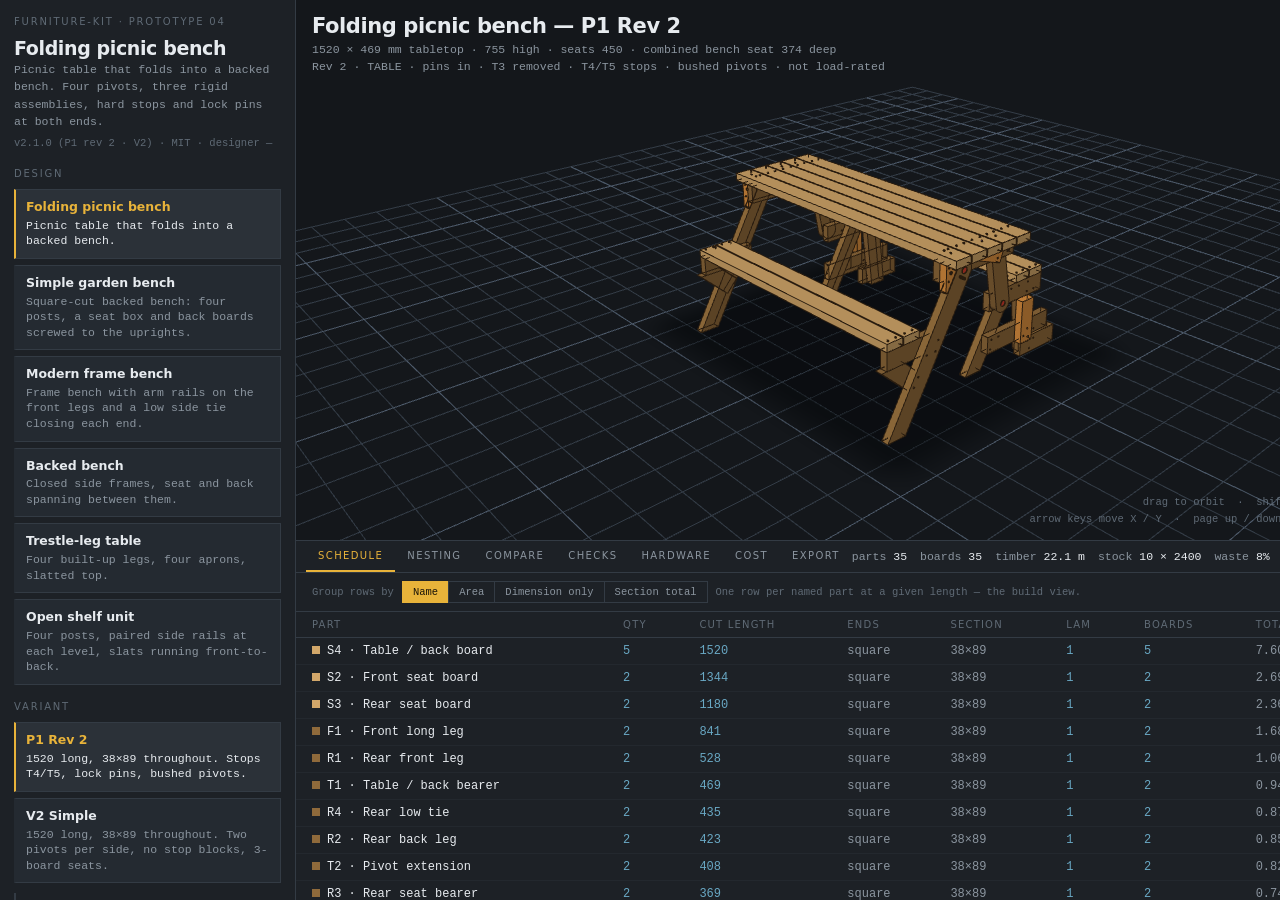
==== commit c3473377: "Folding bench V2: match the video — no stoppers, arm outermost, all 38x89 Removes the table stop blo" ====
--- a/app/index.html
+++ b/app/index.html
@@ -1005,7 +1005,7 @@
 /* generated by folding-P1/rev2/build.py — do not edit by hand */
 var FOLDING_P1 = {"B":[0.0,367.5],"A0":[-357.526077778263,667.5],"rot":-100.0,"L0":1520,"parts":[{"id":"R1","tag":"R1-R","name":"R1 · Rear front leg","asm":"rear","side":"R","g":"rail","x0":514,"x1":552,"poly":[[-43.609,0],[194.391,412],[91.609,412],[-146.391,0.0]],"blank":528,"W":89,"flat":[[51.41,0.0],[527.22,0.0],[475.8,89.0],[-0.0,89.0]],"note":""},{"id":"R2","tag":"R2-R","name":"R2 · Rear back leg","asm":"rear","side":"R","g":"rail","x0":514,"x1":552,"poly":[[324.709,0],[284.709,412],[195.291,412],[235.291,0]],"blank":423,"W":89,"flat":[[-0.0,-0.0],[413.94,-0.0],[422.58,89.0],[8.64,89.0]],"note":""},{"id":"R3","tag":"R3-R","name":"R3 · Rear seat bearer","asm":"rear","side":"R","g":"rail","x0":552,"x1":590,"poly":[[324,323],[324,412],[-44.5,412],[-44.5,323]],"blank":369,"W":89,"flat":[[-0.0,89.0],[0.0,-0.0],[368.5,0.0],[368.5,89.0]],"note":"REV2: R6 round-over on front-top corner (S2 slides over it while folding)."},{"id":"R4","tag":"R4-R","name":"R4 · Rear low tie","asm":"rear","side":"R","g":"rail","x0":552,"x1":590,"poly":[[391.5,100.5],[391.5,189.5],[-43.5,189.5],[-43.5,100.5]],"blank":435,"W":89,"flat":[[-0.0,89.0],[0.0,-0.0],[435.0,0.0],[435.0,89.0]],"note":""},{"id":"R5","tag":"R5-R","name":"R5 · Rear anti-tip foot","asm":"rear","side":"R","g":"rail","x0":552,"x1":590,"poly":[[450,0],[450,89],[200,89],[200,0]],"blank":250,"W":89,"flat":[[-0.0,89.0],[0.0,-0.0],[250.0,0.0],[250.0,89.0]],"note":""},{"id":"F1","tag":"F1-R","name":"F1 · Front long leg","asm":"front","side":"R","g":"rail","x0":672,"x1":710,"poly":[[-794.292,0],[-691.523,0],[-318.988,645.25],[-318.281,646.523],[-317.615,647.818],[-316.993,649.135],[-316.413,650.471],[-315.878,651.825],[-315.388,653.196],[-314.942,654.582],[-314.542,655.983],[-314.189,657.395],[-313.881,658.818],[-313.62,660.251],[-313.407,661.692],[-313.24,663.138],[-313.121,664.59],[-313.05,666.044],[-313.026,667.5],[-313.05,668.956],[-313.121,670.41],[-313.24,671.862],[-313.407,673.308],[-313.62,674.749],[-313.881,676.182],[-314.189,677.605],[-314.542,679.017],[-314.942,680.418],[-315.388,681.804],[-315.878,683.175],[-316.413,684.529],[-316.993,685.865],[-317.615,687.182],[-318.281,688.477],[-318.988,689.75],[-319.737,690.999],[-320.526,692.223],[-321.354,693.42],[-322.222,694.59],[-323.127,695.731],[-324.069,696.841],[-325.047,697.92],[-326.06,698.966],[-327.106,699.979],[-328.185,700.957],[-329.296,701.899],[-330.436,702.804],[-331.606,703.672],[-332.803,704.5],[-334.027,705.289],[-335.276,706.038],[-336.549,706.745],[-337.844,707.411],[-339.161,708.033],[-340.497,708.613],[-341.851,709.148],[-343.222,709.638],[-344.608,710.084],[-346.009,710.484],[-347.421,710.838],[-348.845,711.145],[-350.277,711.406],[-351.718,711.619],[-353.164,711.786],[-354.616,711.905],[-356.07,711.976],[-357.526,712],[-358.982,711.976],[-360.437,711.905],[-361.888,711.786],[-363.334,711.619],[-364.775,711.406],[-366.208,711.145],[-367.631,710.838],[-369.044,710.484],[-370.444,710.084],[-371.83,709.638],[-373.201,709.148],[-374.555,708.613],[-375.892,708.033],[-377.208,707.411],[-378.503,706.745],[-379.776,706.038],[-381.025,705.289],[-382.249,704.5],[-383.446,703.672],[-384.616,702.804],[-385.757,701.899],[-386.867,700.957],[-387.946,699.979],[-388.992,698.966],[-390.005,697.92],[-390.983,696.841],[-391.925,695.731],[-392.83,694.59],[-393.698,693.42],[-394.526,692.223],[-395.316,690.999],[-396.064,689.75]],"blank":841,"W":89,"flat":[[840.95,0.0],[789.57,89.0],[44.5,89.0],[43.04,88.98],[41.59,88.9],[40.14,88.79],[38.69,88.62],[37.25,88.41],[35.82,88.14],[34.4,87.84],[32.98,87.48],[31.58,87.08],[30.2,86.64],[28.82,86.15],[27.47,85.61],[26.13,85.03],[24.82,84.41],[23.52,83.75],[22.25,83.04],[21.0,82.29],[19.78,81.5],[18.58,80.67],[17.41,79.8],[16.27,78.9],[15.16,77.96],[14.08,76.98],[13.03,75.97],[12.02,74.92],[11.04,73.84],[10.1,72.73],[9.2,71.59],[8.33,70.42],[7.5,69.22],[6.71,68.0],[5.96,66.75],[5.25,65.48],[4.59,64.18],[3.97,62.87],[3.39,61.53],[2.85,60.18],[2.36,58.8],[1.92,57.42],[1.52,56.02],[1.16,54.6],[0.86,53.18],[0.59,51.75],[0.38,50.31],[0.21,48.86],[0.1,47.41],[0.02,45.96],[0.0,44.5],[0.02,43.04],[0.1,41.59],[0.21,40.14],[0.38,38.69],[0.59,37.25],[0.86,35.82],[1.16,34.4],[1.52,32.98],[1.92,31.58],[2.36,30.2],[2.85,28.82],[3.39,27.47],[3.97,26.13],[4.59,24.82],[5.25,23.52],[5.96,22.25],[6.71,21.0],[7.5,19.78],[8.33,18.58],[9.2,17.41],[10.1,16.27],[11.04,15.16],[12.02,14.08],[13.03,13.03],[14.08,12.02],[15.16,11.04],[16.27,10.1],[17.41,9.2],[18.58,8.33],[19.78,7.5],[21.0,6.71],[22.25,5.96],[23.52,5.25],[24.82,4.59],[26.13,3.97],[27.47,3.39],[28.82,2.85],[30.2,2.36],[31.58,1.92],[32.98,1.52],[34.4,1.16],[35.82,0.86],[37.25,0.59],[38.69,0.38],[40.14,0.21],[41.59,0.1],[43.04,0.02],[44.5,0.0]],"note":""},{"id":"F2","tag":"F2-R","name":"F2 · Front seat bearer","asm":"front","side":"R","g":"rail","x0":634,"x1":672,"poly":[[-485.052,323],[-485.052,412],[-765.052,412],[-765.052,323]],"blank":280,"W":89,"flat":[[-0.0,89.0],[0.0,-0.0],[280.0,0.0],[280.0,89.0]],"note":""},{"id":"F3","tag":"F3-R","name":"F3 · Front diagonal brace","asm":"front","side":"R","g":"rail","x0":634,"x1":672,"poly":[[-585.791,252.776],[-662.261,323.0],[-793.843,323],[-645.989,187.224]],"blank":201,"W":89,"flat":[[0.0,-0.0],[103.82,0.0],[200.74,89.0],[-0.0,89.0]],"note":""},{"id":"T1","tag":"T1-R","name":"T1 · Table / back bearer","asm":"top","side":"R","g":"rail","x0":631,"x1":669,"poly":[[6.474,628],[6.474,717],[-462.526,717],[-462.526,628]],"blank":469,"W":89,"flat":[[-0.0,89.0],[0.0,-0.0],[469.0,0.0],[469.0,89.0]],"note":""},{"id":"T2","tag":"T2-R","name":"T2 · Pivot extension","asm":"top","side":"R","g":"rail","x0":593,"x1":631,"poly":[[-106.813,717.0],[-43.824,359.773],[-43.548,358.343],[-43.225,356.923],[-42.856,355.514],[-42.44,354.119],[-41.98,352.737],[-41.474,351.372],[-40.924,350.023],[-40.331,348.693],[-39.694,347.384],[-39.014,346.096],[-38.293,344.831],[-37.531,343.59],[-36.729,342.375],[-35.887,341.187],[-35.007,340.027],[-34.089,338.896],[-33.135,337.796],[-32.145,336.728],[-31.121,335.692],[-30.064,334.691],[-28.974,333.725],[-27.854,332.795],[-26.703,331.902],[-25.524,331.048],[-24.318,330.232],[-23.085,329.456],[-21.828,328.721],[-20.548,328.028],[-19.245,327.377],[-17.922,326.769],[-16.58,326.204],[-15.22,325.684],[-13.844,325.208],[-12.452,324.778],[-11.048,324.393],[-9.632,324.055],[-8.205,323.763],[-6.769,323.518],[-5.327,323.32],[-3.878,323.169],[-2.426,323.066],[-0.971,323.011],[0.485,323.003],[1.941,323.042],[3.395,323.13],[4.845,323.264],[6.289,323.447],[7.727,323.676],[9.157,323.952],[10.577,324.275],[11.986,324.644],[13.381,325.06],[14.763,325.52],[16.128,326.026],[17.477,326.576],[18.807,327.169],[20.116,327.806],[21.404,328.486],[22.669,329.207],[23.91,329.969],[25.125,330.771],[26.313,331.613],[27.473,332.493],[28.604,333.411],[29.704,334.365],[30.772,335.355],[31.808,336.379],[32.809,337.436],[33.775,338.526],[34.705,339.646],[35.598,340.797],[36.452,341.976],[37.268,343.182],[38.044,344.415],[38.779,345.672],[39.472,346.952],[40.123,348.255],[40.731,349.578],[41.296,350.92],[41.816,352.28],[42.292,353.656],[42.722,355.048],[43.107,356.452],[43.445,357.868],[43.737,359.295],[43.982,360.731],[44.18,362.173],[44.331,363.622],[44.434,365.074],[44.489,366.529],[44.497,367.985],[44.458,369.441],[44.37,370.895],[44.236,372.345],[44.053,373.789],[43.824,375.227],[-16.44,717.0]],"blank":408,"W":89,"flat":[[407.24,89.0],[44.5,89.0],[43.04,88.98],[41.59,88.9],[40.14,88.79],[38.69,88.62],[37.25,88.41],[35.82,88.14],[34.4,87.84],[32.98,87.48],[31.58,87.08],[30.2,86.64],[28.82,86.15],[27.47,85.61],[26.13,85.03],[24.82,84.41],[23.52,83.75],[22.25,83.04],[21.0,82.29],[19.78,81.5],[18.58,80.67],[17.41,79.8],[16.27,78.9],[15.16,77.96],[14.08,76.98],[13.03,75.97],[12.02,74.92],[11.04,73.84],[10.1,72.73],[9.2,71.59],[8.33,70.42],[7.5,69.22],[6.71,68.0],[5.96,66.75],[5.25,65.48],[4.59,64.18],[3.97,62.87],[3.39,61.53],[2.85,60.18],[2.36,58.8],[1.92,57.42],[1.52,56.02],[1.16,54.6],[0.86,53.18],[0.59,51.75],[0.38,50.31],[0.21,48.86],[0.1,47.41],[0.02,45.96],[0.0,44.5],[0.02,43.04],[0.1,41.59],[0.21,40.14],[0.38,38.69],[0.59,37.25],[0.86,35.82],[1.16,34.4],[1.52,32.98],[1.92,31.58],[2.36,30.2],[2.85,28.82],[3.39,27.47],[3.97,26.13],[4.59,24.82],[5.25,23.52],[5.96,22.25],[6.71,21.0],[7.5,19.78],[8.33,18.58],[9.2,17.41],[10.1,16.27],[11.04,15.16],[12.02,14.08],[13.03,13.03],[14.08,12.02],[15.16,11.04],[16.27,10.1],[17.41,9.2],[18.58,8.33],[19.78,7.5],[21.0,6.71],[22.25,5.96],[23.52,5.25],[24.82,4.59],[26.13,3.97],[27.47,3.39],[28.82,2.85],[30.2,2.36],[31.58,1.92],[32.98,1.52],[34.4,1.16],[35.82,0.86],[37.25,0.59],[38.69,0.38],[40.14,0.21],[41.59,0.1],[43.04,0.02],[44.5,-0.0],[391.55,-0.0]],"note":"REV2: lengthened; top cut level (10°) to sit under the tabletop. Lower end R44.5 about B."},{"id":"S1","tag":"S1-R","name":"S1 · Bench bearing stop","asm":"rear","side":"R","g":"stop","x0":590,"x1":628,"poly":[[150,100.5],[230,100.5],[230,323],[150,323]],"blank":223,"W":80,"flat":[[0.0,80.0],[0.0,-0.0],[222.5,-0.0],[222.5,80.0]],"note":"REV2: rip to 80 wide, 222.5 long; bottom flush with R4 bottom (full 80×89 lap)."},{"id":"S2","tag":"S2-1","name":"S2 · Front seat board","asm":"front","side":"C","g":"slat","x0":-672,"x1":672,"poly":[[-676.052,412],[-676.052,450],[-765.052,450],[-765.052,412]],"blank":1344,"W":89,"flat":[[0,0],[1344,0],[1344,89],[0,89]],"note":"REV2: ease lower arrises 3 mm."},{"id":"S3","tag":"S3-1","name":"S3 · Rear seat board","asm":"rear","side":"C","g":"slat","x0":-590,"x1":590,"poly":[[229,412],[229,450],[140,450],[140,412]],"blank":1180,"W":89,"flat":[[0,0],[1180,0],[1180,89],[0,89]],"note":""},{"id":"S2","tag":"S2-2","name":"S2 · Front seat board","asm":"front","side":"C","g":"slat","x0":-672,"x1":672,"poly":[[-581.052,412],[-581.052,450],[-670.052,450],[-670.052,412]],"blank":1344,"W":89,"flat":[[0,0],[1344,0],[1344,89],[0,89]],"note":"REV2: ease lower arrises 3 mm."},{"id":"S3","tag":"S3-2","name":"S3 · Rear seat board","asm":"rear","side":"C","g":"slat","x0":-590,"x1":590,"poly":[[324,412],[324,450],[235,450],[235,412]],"blank":1180,"W":89,"flat":[[0,0],[1180,0],[1180,89],[0,89]],"note":""},{"id":"S4","tag":"S4-1","name":"S4 · Table / back board","asm":"top","side":"C","g":"slat","x0":-760,"x1":760,"poly":[[-373.526,717],[-373.526,755],[-462.526,755],[-462.526,717]],"blank":1520,"W":89,"flat":[[0,0],[1520,0],[1520,89],[0,89]],"note":""},{"id":"S4","tag":"S4-2","name":"S4 · Table / back board","asm":"top","side":"C","g":"slat","x0":-760,"x1":760,"poly":[[-278.526,717],[-278.526,755],[-367.526,755],[-367.526,717]],"blank":1520,"W":89,"flat":[[0,0],[1520,0],[1520,89],[0,89]],"note":""},{"id":"S4","tag":"S4-3","name":"S4 · Table / back board","asm":"top","side":"C","g":"slat","x0":-760,"x1":760,"poly":[[-183.526,717],[-183.526,755],[-272.526,755],[-272.526,717]],"blank":1520,"W":89,"flat":[[0,0],[1520,0],[1520,89],[0,89]],"note":""},{"id":"S4","tag":"S4-4","name":"S4 · Table / back board","asm":"top","side":"C","g":"slat","x0":-760,"x1":760,"poly":[[-88.526,717],[-88.526,755],[-177.526,755],[-177.526,717]],"blank":1520,"W":89,"flat":[[0,0],[1520,0],[1520,89],[0,89]],"note":""},{"id":"S4","tag":"S4-5","name":"S4 · Table / back board","asm":"top","side":"C","g":"slat","x0":-760,"x1":760,"poly":[[6.474,717],[6.474,755],[-82.526,755],[-82.526,717]],"blank":1520,"W":89,"flat":[[0,0],[1520,0],[1520,89],[0,89]],"note":""},{"id":"T4","tag":"T4-R","name":"T4 · Table spread stop","asm":"top","side":"R","g":"stop","x0":669.0,"x1":707.0,"poly":[[-403.564,676.76],[-420.0,717.0],[-462.5,717.0],[-462.5,590.0],[-453.655,590.0]],"blank":127,"W":89,"flat":[[40.24,58.94],[-0.0,42.5],[-0.0,0.0],[127.0,0.0],[127.0,8.85]],"note":"NEW: 5-sided block, flush with the table end; bearing edge parallel to F1 upper flank (30° to its end); top edge under board S4-1."},{"id":"T5","tag":"T5-R","name":"T5 · Bench stop wedge","asm":"top","side":"R","g":"stop","x0":669.0,"x1":707.0,"poly":[[-103.198,717.0],[-275.659,717.0],[-285.925,688.795],[-126.177,630.652],[-95.737,714.284]],"blank":171,"W":89,"flat":[[162.06,89.0],[0.0,30.02],[0.0,-0.0],[170.0,-0.0],[170.0,89.0]],"note":"NEW: taper-cut wedge; bearing edge parallel to F1 rear flank in bench pose; top edge level under tabletop."}],"marks":[{"k":"pivot","part":"F1","asm":"front","x":710,"y":-357.53,"z":667.5,"label":"A","joint":"","spec":""},{"k":"pivot","part":"T2","asm":"top","x":631,"y":0.0,"z":367.5,"label":"B","joint":"","spec":""},{"k":"pin","part":"F1","asm":"front","x":710,"y":-383.53,"z":645.5,"label":"L","joint":"","spec":""},{"k":"screw","part":"R3","asm":"rear","x":590,"y":159.74,"z":392.0,"label":"","joint":"J01","spec":"Exterior PU glue + 3 × 5×70 screws"},{"k":"screw","part":"R3","asm":"rear","x":590,"y":85.46,"z":343.0,"label":"","joint":"J01","spec":"Exterior PU glue + 3 × 5×70 screws"},{"k":"screw","part":"R3","asm":"rear","x":590,"y":106.68,"z":392.0,"label":"","joint":"J01","spec":"Exterior PU glue + 3 × 5×70 screws"},{"k":"screw","part":"R4","asm":"rear","x":590,"y":-23.5,"z":120.5,"label":"","joint":"J02","spec":"Exterior PU glue + 3 × 5×70 screws"},{"k":"screw","part":"R4","asm":"rear","x":590,"y":31.21,"z":169.5,"label":"","joint":"J02","spec":"Exterior PU glue + 3 × 5×70 screws"},{"k":"screw","part":"R4","asm":"rear","x":590,"y":-18.03,"z":169.5,"label":"","joint":"J02","spec":"Exterior PU glue + 3 × 5×70 screws"},{"k":"screw","part":"R3","asm":"rear","x":590,"y":271.31,"z":343.0,"label":"","joint":"J03","spec":"Exterior PU glue + 3 × 5×70 screws"},{"k":"screw","part":"R3","asm":"rear","x":590,"y":226.77,"z":392.0,"label":"","joint":"J03","spec":"Exterior PU glue + 3 × 5×70 screws"},{"k":"screw","part":"R3","asm":"rear","x":590,"y":222.73,"z":343.0,"label":"","joint":"J03","spec":"Exterior PU glue + 3 × 5×70 screws"},{"k":"screw","part":"R4","asm":"rear","x":590,"y":292.92,"z":120.5,"label":"","joint":"J04","spec":"Exterior PU glue + 3 × 5×70 screws"},{"k":"screw","part":"R4","asm":"rear","x":590,"y":238.93,"z":169.5,"label":"","joint":"J04","spec":"Exterior PU glue + 3 × 5×70 screws"},{"k":"screw","part":"R4","asm":"rear","x":590,"y":244.33,"z":120.5,"label":"","joint":"J04","spec":"Exterior PU glue + 3 × 5×70 screws"},{"k":"screw","part":"R5","asm":"rear","x":590,"y":268.93,"z":20.0,"label":"","joint":"J05","spec":"Exterior PU glue + 3 × 5×70 screws"},{"k":"screw","part":"R5","asm":"rear","x":590,"y":297.27,"z":66.55,"label":"","joint":"J05","spec":"Exterior PU glue + 3 × 5×70 screws"},{"k":"screw","part":"R5","asm":"rear","x":590,"y":248.69,"z":69.0,"label":"","joint":"J05","spec":"Exterior PU glue + 3 × 5×70 screws"},{"k":"boardscrew","part":"S3","asm":"rear","x":571.0,"y":162.5,"z":450,"label":"","joint":"J06","spec":"2 × 5×70 screws per board end, pilot Ø3, countersunk"},{"k":"boardscrew","part":"S3","asm":"rear","x":571.0,"y":206.5,"z":450,"label":"","joint":"J06","spec":"2 × 5×70 screws per board end, pilot Ø3, countersunk"},{"k":"boardscrew","part":"S3","asm":"rear","x":571.0,"y":257.5,"z":450,"label":"","joint":"J07","spec":"2 × 5×70 screws per board end, pilot Ø3, countersunk"},{"k":"boardscrew","part":"S3","asm":"rear","x":571.0,"y":301.5,"z":450,"label":"","joint":"J07","spec":"2 × 5×70 screws per board end, pilot Ø3, countersunk"},{"k":"screw","part":"S1","asm":"rear","x":628,"y":170.0,"z":136.43,"label":"","joint":"J08","spec":"Exterior PU glue + 3 × 5×70 screws"},{"k":"screw","part":"S1","asm":"rear","x":628,"y":196.0,"z":169.5,"label":"","joint":"J08","spec":"Exterior PU glue + 3 × 5×70 screws"},{"k":"screw","part":"S1","asm":"rear","x":628,"y":206.0,"z":122.95,"label":"","joint":"J08","spec":"Exterior PU glue + 3 × 5×70 screws"},{"k":"screw","part":"F1","asm":"front","x":710,"y":-573.17,"z":343.0,"label":"","joint":"J09","spec":"Exterior PU glue + 3 × 5×70 screws"},{"k":"screw","part":"F1","asm":"front","x":710,"y":-505.05,"z":392.0,"label":"","joint":"J09","spec":"Exterior PU glue + 3 × 5×70 screws"},{"k":"screw","part":"F1","asm":"front","x":710,"y":-520.38,"z":343.0,"label":"","joint":"J09","spec":"Exterior PU glue + 3 × 5×70 screws"},{"k":"screw","part":"F1","asm":"front","x":710,"y":-646.1,"z":216.67,"label":"","joint":"J10","spec":"Exterior PU glue + 2 × 5×70 screws"},{"k":"screw","part":"F1","asm":"front","x":710,"y":-621.26,"z":257.66,"label":"","joint":"J10","spec":"Exterior PU glue + 2 × 5×70 screws"},{"k":"boardscrew","part":"S2","asm":"front","x":653.0,"y":-742.55,"z":450,"label":"","joint":"J12","spec":"2 × 5×70 screws per board end, pilot Ø3, countersunk"},{"k":"boardscrew","part":"S2","asm":"front","x":653.0,"y":-698.55,"z":450,"label":"","joint":"J12","spec":"2 × 5×70 screws per board end, pilot Ø3, countersunk"},{"k":"boardscrew","part":"S2","asm":"front","x":653.0,"y":-647.55,"z":450,"label":"","joint":"J13","spec":"2 × 5×70 screws per board end, pilot Ø3, countersunk"},{"k":"boardscrew","part":"S2","asm":"front","x":653.0,"y":-603.55,"z":450,"label":"","joint":"J13","spec":"2 × 5×70 screws per board end, pilot Ø3, countersunk"},{"k":"m8","part":"T1","asm":"top","x":669,"y":-29.35,"z":652.0,"label":"","joint":"J14","spec":"M8×65 hex bolt + 2 washers + nyloc, counterbored Ø24×12 both faces"},{"k":"m8","part":"T1","asm":"top","x":669,"y":-78.21,"z":693.0,"label":"","joint":"J14","spec":"M8×65 hex bolt + 2 washers + nyloc, counterbored Ø24×12 both faces"},{"k":"boardscrew","part":"S4","asm":"top","x":650.0,"y":-420.03,"z":755,"label":"","joint":"J15","spec":"2 × 5×70 screws per board end, pilot Ø3, countersunk"},{"k":"boardscrew","part":"S4","asm":"top","x":650.0,"y":-396.03,"z":755,"label":"","joint":"J15","spec":"2 × 5×70 screws per board end, pilot Ø3, countersunk"},{"k":"boardscrew","part":"S4","asm":"top","x":650.0,"y":-345.03,"z":755,"label":"","joint":"J16","spec":"2 × 5×70 screws per board end, pilot Ø3, countersunk"},{"k":"boardscrew","part":"S4","asm":"top","x":650.0,"y":-301.03,"z":755,"label":"","joint":"J16","spec":"2 × 5×70 screws per board end, pilot Ø3, countersunk"},{"k":"boardscrew","part":"S4","asm":"top","x":650.0,"y":-250.03,"z":755,"label":"","joint":"J17","spec":"2 × 5×70 screws per board end, pilot Ø3, countersunk"},{"k":"boardscrew","part":"S4","asm":"top","x":650.0,"y":-200.03,"z":755,"label":"","joint":"J17","spec":"2 × 5×70 screws per board end, pilot Ø3, countersunk"},{"k":"boardscrew","part":"S4","asm":"top","x":650.0,"y":-155.03,"z":755,"label":"","joint":"J18","spec":"2 × 5×70 screws per board end, pilot Ø3, countersunk"},{"k":"boardscrew","part":"S4","asm":"top","x":650.0,"y":-111.03,"z":755,"label":"","joint":"J18","spec":"2 × 5×70 screws per board end, pilot Ø3, countersunk"},{"k":"boardscrew","part":"S4","asm":"top","x":650.0,"y":-60.03,"z":755,"label":"","joint":"J19","spec":"2 × 5×70 screws per board end, pilot Ø3, countersunk"},{"k":"boardscrew","part":"S4","asm":"top","x":650.0,"y":-16.03,"z":755,"label":"","joint":"J19","spec":"2 × 5×70 screws per board end, pilot Ø3, countersunk"},{"k":"m8","part":"T4","asm":"top","x":707.0,"y":-436.4,"z":677.66,"label":"","joint":"J20","spec":"Exterior PU glue + 1 × M8×65 (counterbored Ø24×12 both faces) + 2 × 5×70"},{"k":"screw","part":"T4","asm":"top","x":707.0,"y":-448.5,"z":642.0,"label":"","joint":"J20","spec":"Exterior PU glue + 1 × M8×65 (counterbored Ø24×12 both faces) + 2 × 5×70"},{"k":"screw","part":"T4","asm":"top","x":707.0,"y":-448.5,"z":703.0,"label":"","joint":"J20","spec":"Exterior PU glue + 1 × M8×65 (counterbored Ø24×12 both faces) + 2 × 5×70"},{"k":"screw","part":"T5","asm":"top","x":707.0,"y":-208.82,"z":690.89,"label":"","joint":"J21","spec":"Exterior PU glue + 3 × 5×70 screws"},{"k":"screw","part":"T5","asm":"top","x":707.0,"y":-142.31,"z":658.32,"label":"","joint":"J21","spec":"Exterior PU glue + 3 × 5×70 screws"},{"k":"screw","part":"T5","asm":"top","x":707.0,"y":-164.48,"z":697.0,"label":"","joint":"J21","spec":"Exterior PU glue + 3 × 5×70 screws"},{"k":"boardscrew","part":"S4","asm":"top","x":688.0,"y":-420.25,"z":755,"label":"","joint":"J22","spec":"1 × 5×70 screws per board end, pilot Ø3, countersunk"},{"k":"boardscrew","part":"S4","asm":"top","x":688.0,"y":-228.03,"z":755,"label":"","joint":"J23","spec":"1 × 5×70 screws per board end, pilot Ø3, countersunk"},{"k":"boardscrew","part":"S4","asm":"top","x":688.0,"y":-140.36,"z":755,"label":"","joint":"J24","spec":"1 × 5×70 screws per board end, pilot Ø3, countersunk"}],"handsoff":[[0.0,0.0],[-0.5,0.25],[-1.0,0.75],[-1.5,1.0],[-2.0,1.5],[-2.5,2.0],[-3.0,2.25],[-3.5,2.75],[-4.0,3.25],[-4.5,3.5],[-5.0,4.0],[-5.5,4.5],[-6.0,5.0],[-6.5,5.25],[-7.0,5.75],[-7.5,6.25],[-8.0,6.75],[-8.5,7.0],[-9.0,7.5],[-9.5,8.0],[-10.0,8.5],[-10.5,9.0],[-11.0,9.25],[-11.5,9.75],[-12.0,10.25],[-12.5,10.75],[-13.0,11.25],[-13.5,11.75],[-14.0,12.25],[-14.5,12.75],[-15.0,13.0],[-15.5,13.5],[-16.0,14.0],[-16.5,14.5],[-17.0,15.25],[-17.5,15.75],[-18.0,16.25],[-18.5,16.75],[-19.0,17.25],[-19.5,17.75],[-20.0,18.5],[-20.5,19.0],[-21.0,19.5],[-21.5,20.25],[-22.0,20.75],[-22.5,21.5],[-23.0,22.25],[-23.5,23.0],[-24.0,23.75],[-24.5,24.5],[-25.0,25.25],[-25.5,26.25],[-26.0,27.5],[-26.5,28.75],[-27.0,31.0],[-27.5,44.0],[-28.0,44.0],[-28.5,44.0],[-29.0,44.0],[-29.5,44.0],[-30.0,44.0],[-30.5,44.0],[-31.0,44.0],[-31.5,44.0],[-32.0,44.0],[-32.5,44.0],[-33.0,44.0],[-33.5,44.0],[-34.0,44.0],[-34.5,44.0],[-35.0,44.0],[-35.5,44.0],[-36.0,44.0],[-36.5,44.0],[-37.0,44.0],[-37.5,44.0],[-38.0,44.0],[-38.5,44.0],[-39.0,44.0],[-39.5,44.0],[-40.0,44.0],[-40.5,44.0],[-41.0,44.0],[-41.5,44.0],[-42.0,44.0],[-42.5,44.0],[-43.0,44.0],[-43.5,44.0],[-44.0,44.0],[-44.5,44.0],[-45.0,44.0],[-45.5,44.0],[-46.0,44.0],[-46.5,44.0],[-47.0,44.0],[-47.5,44.0],[-48.0,44.0],[-48.5,44.0],[-49.0,44.0],[-49.5,44.0],[-50.0,44.0],[-50.5,44.0],[-51.0,44.0],[-51.5,44.0],[-52.0,44.0],[-52.5,44.0],[-53.0,43.75],[-53.5,43.25],[-54.0,42.75],[-54.5,42.25],[-55.0,42.0],[-55.5,41.5],[-56.0,41.0],[-56.5,40.5],[-57.0,40.0],[-57.5,39.5],[-58.0,39.0],[-58.5,38.5],[-59.0,38.0],[-59.5,37.5],[-60.0,37.0],[-60.5,36.5],[-61.0,36.0],[-61.5,35.5],[-62.0,35.0],[-62.5,34.5],[-63.0,34.0],[-63.5,33.5],[-64.0,33.0],[-64.5,32.5],[-65.0,32.0],[-65.5,31.75],[-66.0,31.25],[-66.5,30.75],[-67.0,30.25],[-67.5,29.75],[-68.0,29.25],[-68.5,28.75],[-69.0,28.25],[-69.5,27.75],[-70.0,27.25],[-70.5,27.0],[-71.0,26.5],[-71.5,26.0],[-72.0,25.5],[-72.5,25.0],[-73.0,24.5],[-73.5,24.0],[-74.0,23.5],[-74.5,23.0],[-75.0,22.75],[-75.5,22.25],[-76.0,21.75],[-76.5,21.25],[-77.0,20.75],[-77.5,20.25],[-78.0,19.75],[-78.5,19.5],[-79.0,19.0],[-79.5,18.5],[-80.0,18.0],[-80.5,17.5],[-81.0,17.0],[-81.5,16.5],[-82.0,16.25],[-82.5,15.75],[-83.0,15.25],[-83.5,14.5],[-84.0,14.0],[-84.5,13.5],[-85.0,13.0],[-85.5,12.75],[-86.0,12.25],[-86.5,11.75],[-87.0,11.25],[-87.5,10.75],[-88.0,10.25],[-88.5,9.75],[-89.0,9.25],[-89.5,9.0],[-90.0,8.5],[-90.5,8.0],[-91.0,7.5],[-91.5,7.0],[-92.0,6.75],[-92.5,6.25],[-93.0,5.75],[-93.5,5.25],[-94.0,5.0],[-94.5,4.5],[-95.0,4.0],[-95.5,3.5],[-96.0,3.25],[-96.5,2.75],[-97.0,2.25],[-97.5,2.0],[-98.0,1.5],[-98.5,1.0],[-99.0,0.75],[-99.5,0.25],[-100.0,0.0]],"hardware":[{"id":"H01","qty":4,"spec":"M10×70 hex bolt, ISO 4017, A4-70 stainless (or HDG 8.8)","note":"Pivots A and B, one per pivot per side."},{"id":"H02","qty":4,"spec":"M10 nyloc nut, ISO 10511, A4","note":"Torque fully: the bolt clamps the sleeve, not the timber."},{"id":"H03","qty":8,"spec":"M10 flat washer ISO 7089 (Ø20×2), A4","note":"Head and nut side of each pivot; bears on sleeve ends."},{"id":"H04","qty":4,"spec":"Pivot sleeve: stainless tube OD14 × 1.5 wall (ID11), cut 54.5 long, ends square & deburred","note":"= 79 timber stack − 10 − 15 counterbores + 0.5 float. This is the bearing journal."},{"id":"H05","qty":4,"spec":"Plain bushing ID14 / OD18 × 25, oil-impregnated sintered bronze (or POM)","note":"Pressed into F1 and T2 (head-side members), flush with the moving face."},{"id":"H06","qty":4,"spec":"Plain bushing ID14 / OD18 × 20, oil-impregnated sintered bronze (or POM)","note":"Pressed into T1 and R3 (nut-side members), flush with the moving face."},{"id":"H07","qty":4,"spec":"Thrust washer UHMW-PE or PTFE, ID14.5 / OD40 / 3.0 thick","note":"Between moving faces at each pivot; sets the 3 mm face gap."},{"id":"H08","qty":2,"spec":"Ball-lock quick-release pin Ø10, stainless, usable grip ≥ 80 mm, with lanyard + screw eye","note":"One per side. Through F1 into T1 hole \"table\" or \"bench\"."},{"id":"H09","qty":6,"spec":"M8×65 hex bolt ISO 4017 + 2 × ISO 7089 washers + M8 nyloc, A4","note":"T1/T2 laps (2 per side) and T1/T4 lap (1 per side). Counterbore Ø24×12 both faces."},{"id":"H10","qty":106,"spec":"Exterior structural screw 5×70, countersunk Torx, C4/A2 coated","note":"96 fitted + 10% spare. Pilot Ø3, countersink flush — no heads may stand proud near moving parts."},{"id":"H11","qty":1,"spec":"Exterior PU / D4 wood adhesive","note":"All fixed laps, T4 and T5 mandatory. Not on moving faces."}],"joints":[{"id":"J01","kind":"glued lap","a":"R3","b":"R1","fastener":"Exterior PU glue + 3 × 5×70 screws","qty":3,"drive":"from R3 outer face into R1"},{"id":"J02","kind":"glued lap","a":"R4","b":"R1","fastener":"Exterior PU glue + 3 × 5×70 screws","qty":3,"drive":"from R4 outer face into R1"},{"id":"J03","kind":"glued lap","a":"R3","b":"R2","fastener":"Exterior PU glue + 3 × 5×70 screws","qty":3,"drive":"from R3 outer face into R2"},{"id":"J04","kind":"glued lap","a":"R4","b":"R2","fastener":"Exterior PU glue + 3 × 5×70 screws","qty":3,"drive":"from R4 outer face into R2"},{"id":"J05","kind":"glued lap","a":"R5","b":"R2","fastener":"Exterior PU glue + 3 × 5×70 screws","qty":3,"drive":"from R5 outer face into R2"},{"id":"J06","kind":"board to bearer","a":"S3-1","b":"R3","fastener":"2 × 5×70 screws per board end, pilot Ø3, countersunk","qty":2,"drive":"down through board face, X = ±571"},{"id":"J07","kind":"board to bearer","a":"S3-2","b":"R3","fastener":"2 × 5×70 screws per board end, pilot Ø3, countersunk","qty":2,"drive":"down through board face, X = ±571"},{"id":"J08","kind":"glued lap","a":"S1","b":"R4","fastener":"Exterior PU glue + 3 × 5×70 screws","qty":3,"drive":"from S1 outer face into R4"},{"id":"J09","kind":"glued lap","a":"F1","b":"F2","fastener":"Exterior PU glue + 3 × 5×70 screws","qty":3,"drive":"from F1 outer face into F2"},{"id":"J10","kind":"glued lap","a":"F1","b":"F3","fastener":"Exterior PU glue + 2 × 5×70 screws","qty":2,"drive":"from F1 outer face into F3"},{"id":"J11","kind":"glued butt","a":"F2","b":"F3","fastener":"Exterior PU glue + 1 × 5×70 toe screw","qty":1,"drive":"toe-screw at 30° from F3 inner face into F2"},{"id":"J12","kind":"board to bearer","a":"S2-1","b":"F2","fastener":"2 × 5×70 screws per board end, pilot Ø3, countersunk","qty":2,"drive":"down through board face, X = ±653"},{"id":"J13","kind":"board to bearer","a":"S2-2","b":"F2","fastener":"2 × 5×70 screws per board end, pilot Ø3, countersunk","qty":2,"drive":"down through board face, X = ±653"},{"id":"J14","kind":"bolted lap","a":"T1","b":"T2","fastener":"M8×65 hex bolt + 2 washers + nyloc, counterbored Ø24×12 both faces","qty":2,"drive":"through"},{"id":"J15","kind":"board to bearer","a":"S4-1","b":"T1","fastener":"2 × 5×70 screws per board end, pilot Ø3, countersunk","qty":2,"drive":"down through board face, X = ±650"},{"id":"J16","kind":"board to bearer","a":"S4-2","b":"T1","fastener":"2 × 5×70 screws per board end, pilot Ø3, countersunk","qty":2,"drive":"down through board face, X = ±650"},{"id":"J17","kind":"board to bearer","a":"S4-3","b":"T1","fastener":"2 × 5×70 screws per board end, pilot Ø3, countersunk","qty":2,"drive":"down through board face, X = ±650"},{"id":"J18","kind":"board to bearer","a":"S4-4","b":"T1","fastener":"2 × 5×70 screws per board end, pilot Ø3, countersunk","qty":2,"drive":"down through board face, X = ±650"},{"id":"J19","kind":"board to bearer","a":"S4-5","b":"T1","fastener":"2 × 5×70 screws per board end, pilot Ø3, countersunk","qty":2,"drive":"down through board face, X = ±650"},{"id":"J20","kind":"glued + bolted lap","a":"T1","b":"T4","fastener":"Exterior PU glue + 1 × M8×65 (counterbored Ø24×12 both faces) + 2 × 5×70","qty":3,"drive":"bolt through; screws from T4 outer face"},{"id":"J21","kind":"glued lap","a":"T5","b":"T1","fastener":"Exterior PU glue + 3 × 5×70 screws","qty":3,"drive":"from T5 outer face into T1"},{"id":"J22","kind":"board to bearer","a":"S4-1","b":"T4","fastener":"1 × 5×70 screws per board end, pilot Ø3, countersunk","qty":1,"drive":"down through board face, X = ±688"},{"id":"J23","kind":"board to bearer","a":"S4-3","b":"T5","fastener":"1 × 5×70 screws per board end, pilot Ø3, countersunk","qty":1,"drive":"down through board face, X = ±688"},{"id":"J24","kind":"board to bearer","a":"S4-4","b":"T5","fastener":"1 × 5×70 screws per board end, pilot Ø3, countersunk","qty":1,"drive":"down through board face, X = ±688"}],"interfaces":[{"id":"P-A","what":"Pivot A · F1 ↔ T1","type":"pivot bearing","spec":"M10×70 bolt clamps a Ø14 stainless sleeve; F1 and T1 each run on a pressed-in Ø14/Ø18 plain bushing (bronze or POM); 3 mm UHMW thrust washer between faces. Counterbore Ø30: 10 deep on F1 outer face (head), 15 deep on T1 inner face (nut)."},{"id":"P-B","what":"Pivot B · T2 ↔ R3","type":"pivot bearing","spec":"Same stack as A. Counterbore Ø30: 10 deep on T2 outer face (head — must be flush, F2 slides past it in bench mode), 15 deep on R3 inner face (nut)."},{"id":"ST-T","what":"T4 ↔ F1 (table endpoint)","type":"hard stop","spec":"T4 bearing face meets F1 upper flank from 15 mm to 115 mm along the leg from pivot A (flush with the table end, top under board S4-1). Stops the front legs spreading under load. Fixed to T1 with glue + M8 + screws."},{"id":"ST-B","what":"T5 ↔ F1 (bench endpoint)","type":"hard stop","spec":"T5 wedge meets F1 rear flank when the front has turned 100° relative to the table. Holds the front seat level in bench mode AND limits the front swing during folding (stops the crash into the rear seat)."},{"id":"ST-S","what":"S1 ↔ T2 (bench endpoint)","type":"hard stop","spec":"S1 top (Z 323) carries T2 underside: takes the backrest lean load. S1 now runs down the full height of R4 (80×89 glued lap)."},{"id":"SUP","what":"S2 ↔ R3 / R1 / T2 (bench endpoint)","type":"support contact","spec":"Front seat boards rest on the rear frame in bench mode. During folding S2 slides over the front-top corner of R3: radius that corner R6 and ease S2 lower arrises."},{"id":"LK","what":"Lock pin L · F1 ↔ T1","type":"positive lock","spec":"Ø10 stainless ball-lock quick-release pin, grip ≥ 80 mm, on a lanyard. One Ø10.5 hole in F1, two in T1 (table / bench). Pin in = front locked to table at that endpoint. Match-drill at assembly in each locked pose."}],"validation":{"guided":0,"jams":0,"fasteners":0,"rigidity":{"table":{"+1°":"blocked by floor","−1°":"free (gravity only)"},"bench":{"+1°":"blocked by floor","−1°":"blocked by floor"}},"pin":{"F1_hole":[-383.5,645.5],"T1_table":[-383.5,645.5],"T1_bench":[-331.3,645.7],"radius_from_A":34.1}}};
 /* generated by folding-V2/build.py — do not edit by hand */
-var FOLDING_V2 = {"B":[0.0,367.5],"A0":[-363.485,672.5],"rot":-100.0,"L0":1520,"parts":[{"id":"R1","tag":"R1-R","name":"R1 · Rear seat rail","asm":"rear","side":"R","g":"rail","x0":552,"x1":590,"poly":[[0.0,412.0],[-4.362,411.786],[-8.682,411.145],[-12.918,410.084],[-17.029,408.613],[-20.977,406.745],[-24.723,404.5],[-28.231,401.899],[-31.466,398.966],[-34.399,395.731],[-37.0,392.223],[-39.245,388.477],[-41.113,384.529],[-42.584,380.418],[-43.645,376.182],[-44.286,371.862],[-44.5,367.5],[-44.286,363.138],[-43.645,358.818],[-42.584,354.582],[-41.113,350.471],[-39.245,346.523],[-37.0,342.777],[-34.399,339.269],[-31.466,336.034],[-28.231,333.101],[-24.723,330.5],[-20.977,328.255],[-17.029,326.387],[-12.918,324.916],[-8.682,323.855],[-4.362,323.214],[-0.0,323.0],[0.0,323.0],[335.0,323.0],[335.0,412.0]],"blank":380,"W":89.0,"flat":[[44.5,89.0],[40.138,88.786],[35.818,88.145],[31.582,87.084],[27.471,85.613],[23.523,83.745],[19.777,81.5],[16.269,78.899],[13.034,75.966],[10.101,72.731],[7.5,69.223],[5.255,65.477],[3.387,61.529],[1.916,57.418],[0.855,53.182],[0.214,48.862],[0.0,44.5],[0.214,40.138],[0.855,35.818],[1.916,31.582],[3.387,27.471],[5.255,23.523],[7.5,19.777],[10.101,16.269],[13.034,13.034],[16.269,10.101],[19.777,7.5],[23.523,5.255],[27.471,3.387],[31.582,1.916],[35.818,0.855],[40.138,0.214],[44.5,0.0],[44.5,0.0],[379.5,0.0],[379.5,89.0]],"note":"Round the front end R44.5 on the pivot centre."},{"id":"R2","tag":"R2-R","name":"R2 · Rear frame front leg","asm":"rear","side":"R","g":"rail","x0":514,"x1":552,"poly":[[-65.395,0.0],[26.745,0.0],[137.14,412.0],[45.0,412.0]],"blank":451,"W":89.0,"flat":[[450.381,0.0],[426.534,89.0],[0.0,89.0],[23.848,0.0]],"note":"Splays 15° forward; both ends cut parallel to the floor."},{"id":"R3","tag":"R3-R","name":"R3 · Rear frame back leg","asm":"rear","side":"R","g":"rail","x0":514,"x1":552,"poly":[[305.395,0.0],[397.535,0.0],[287.14,412.0],[195.0,412.0]],"blank":451,"W":89.0,"flat":[[23.848,89.0],[0.0,0.0],[426.534,0.0],[450.381,89.0]],"note":"Splays 15° back; both ends cut parallel to the floor."},{"id":"R4","tag":"R4-R","name":"R4 · Rear frame stretcher","asm":"rear","side":"R","g":"rail","x0":552,"x1":590,"poly":[[340.0,100.0],[340.0,189.0],[-10.0,189.0],[-10.0,100.0]],"blank":350,"W":89.0,"flat":[[0.0,89.0],[0.0,0.0],[350.0,0.0],[350.0,89.0]],"note":""},{"id":"S1","tag":"S1-1","name":"S1 · Rear seat board","asm":"rear","side":"C","g":"slat","x0":-590,"x1":590,"poly":[[186.0,412.0],[186.0,450.0],[118.0,450.0],[118.0,412.0]],"blank":1180,"W":68.0,"stockW":68.0,"flat":null,"note":"Rip from 38×140."},{"id":"S1","tag":"S1-2","name":"S1 · Rear seat board","asm":"rear","side":"C","g":"slat","x0":-590,"x1":590,"poly":[[260.0,412.0],[260.0,450.0],[192.0,450.0],[192.0,412.0]],"blank":1180,"W":68.0,"stockW":68.0,"flat":null,"note":"Rip from 38×140."},{"id":"S1","tag":"S1-3","name":"S1 · Rear seat board","asm":"rear","side":"C","g":"slat","x0":-590,"x1":590,"poly":[[334.0,412.0],[334.0,450.0],[266.0,450.0],[266.0,412.0]],"blank":1180,"W":68.0,"stockW":68.0,"flat":null,"note":"Rip from 38×140."},{"id":"T1","tag":"T1-R","name":"T1 · Table apron / backrest post","asm":"top","side":"R","g":"rail","x0":631,"x1":669,"poly":[[20.0,628.0],[20.0,717.0],[-558.0,717.0],[-558.0,628.0]],"blank":578,"W":89.0,"flat":[[0.0,89.0],[0.0,0.0],[578.0,0.0],[578.0,89.0]],"note":""},{"id":"T2","tag":"T2-R","name":"T2 · Strut","asm":"top","side":"R","g":"rail","x0":593,"x1":631,"poly":[[-44.067,361.307],[-43.248,357.017],[-42.012,352.829],[-40.372,348.782],[-38.342,344.915],[-35.944,341.265],[-33.2,337.868],[-30.135,334.757],[-26.781,331.961],[-23.168,329.507],[-19.333,327.419],[-15.311,325.717],[-11.142,324.417],[-6.865,323.533],[-2.523,323.072],[1.844,323.038],[6.193,323.433],[10.483,324.252],[14.671,325.488],[18.718,327.128],[22.585,329.158],[26.235,331.556],[29.632,334.3],[32.743,337.365],[35.539,340.719],[37.993,344.332],[40.081,348.167],[41.783,352.189],[43.083,356.358],[43.967,360.635],[44.428,364.977],[44.462,369.344],[44.067,373.693],[-4.182,717.0],[-94.056,717.0]],"blank":404,"W":89.0,"flat":[[359.189,0.0],[363.551,0.214],[367.87,0.855],[372.106,1.916],[376.218,3.388],[380.166,5.255],[383.912,7.499],[387.419,10.101],[390.655,13.034],[393.588,16.27],[396.189,19.777],[398.434,23.523],[400.302,27.471],[401.772,31.583],[402.833,35.818],[403.475,40.138],[403.689,44.5],[403.475,48.862],[402.834,53.181],[401.773,57.417],[400.301,61.529],[398.434,65.477],[396.19,69.223],[393.587,72.73],[390.655,75.966],[387.419,78.899],[383.912,81.5],[380.166,83.746],[376.218,85.613],[372.106,87.084],[367.87,88.145],[363.551,88.786],[359.189,89.0],[12.508,88.999],[0.0,0.0]],"note":"Round end R44.5 on pivot B; top cut level with the apron top."},{"id":"T3","tag":"T3-R","name":"T3 · Table spread stop","asm":"top","side":"R","g":"stop","x0":669,"x1":707,"poly":[[-389.177,717.0],[-558.0,717.0],[-558.0,628.0],[-440.561,628.0]],"blank":169,"W":89.0,"flat":[[0.0,0.0],[168.823,0.0],[168.823,89.0],[51.384,89.0]],"note":"Bearing face cut to the arm angle (30° from vertical). Glue + M8 + screws to T1."},{"id":"S2","tag":"S2-1","name":"S2 · Table / backrest board","asm":"top","side":"C","g":"slat","x0":-760,"x1":760,"poly":[[20.0,717.0],[20.0,755.0],[-120.0,755.0],[-120.0,717.0]],"blank":1520,"W":140.0,"stockW":140.0,"flat":null,"note":""},{"id":"S2","tag":"S2-2","name":"S2 · Table / backrest board","asm":"top","side":"C","g":"slat","x0":-760,"x1":760,"poly":[[-126.0,717.0],[-126.0,755.0],[-266.0,755.0],[-266.0,717.0]],"blank":1520,"W":140.0,"stockW":140.0,"flat":null,"note":""},{"id":"S2","tag":"S2-3","name":"S2 · Table / backrest board","asm":"top","side":"C","g":"slat","x0":-760,"x1":760,"poly":[[-272.0,717.0],[-272.0,755.0],[-412.0,755.0],[-412.0,717.0]],"blank":1520,"W":140.0,"stockW":140.0,"flat":null,"note":""},{"id":"S2","tag":"S2-4","name":"S2 · Table / backrest board","asm":"top","side":"C","g":"slat","x0":-760,"x1":760,"poly":[[-418.0,717.0],[-418.0,755.0],[-558.0,755.0],[-558.0,717.0]],"blank":1520,"W":140.0,"stockW":140.0,"flat":null,"note":""},{"id":"F1","tag":"F1-R","name":"F1 · Arm (table leg)","asm":"front","side":"R","g":"rail","x0":672,"x1":710,"poly":[[-324.947,650.25],[-322.951,654.135],[-321.346,658.196],[-320.147,662.395],[-319.366,666.692],[-319.009,671.044],[-319.08,675.41],[-319.579,679.749],[-320.501,684.017],[-321.837,688.175],[-323.574,692.182],[-325.695,695.999],[-328.181,699.59],[-331.006,702.92],[-334.144,705.957],[-337.565,708.672],[-341.235,711.038],[-345.119,713.033],[-349.181,714.638],[-353.38,715.838],[-357.676,716.619],[-362.029,716.976],[-366.395,716.905],[-370.734,716.406],[-375.002,715.484],[-379.16,714.148],[-383.167,712.411],[-386.984,710.289],[-390.575,707.804],[-393.905,704.979],[-396.942,701.841],[-399.657,698.42],[-402.023,694.75],[-803.137,0.0],[-700.369,0.0]],"blank":847,"W":89.0,"flat":[[44.5,89.0],[40.137,88.786],[35.818,88.145],[31.582,87.084],[27.47,85.612],[23.523,83.745],[19.777,81.501],[16.269,78.899],[13.034,75.967],[10.101,72.731],[7.499,69.223],[5.254,65.477],[3.387,61.529],[1.916,57.418],[0.855,53.181],[0.214,48.861],[0.0,44.5],[0.214,40.139],[0.855,35.819],[1.916,31.582],[3.387,27.471],[5.255,23.523],[7.499,19.777],[10.101,16.269],[13.033,13.034],[16.269,10.101],[19.777,7.499],[23.523,5.255],[27.471,3.387],[31.582,1.916],[35.818,0.855],[40.139,0.214],[44.5,0.0],[846.728,0.0],[795.344,89.0]],"note":"Round end R44.5 on pivot A; foot cut parallel to the floor."},{"id":"F3","tag":"F3-R","name":"F3 · Front seat leg","asm":"front","side":"R","g":"rail","x0":710,"x1":748,"poly":[[-707.253,0.0],[-707.253,323.0],[-796.253,323.0],[-796.253,0.0]],"blank":323,"W":89.0,"flat":[[0.0,0.0],[323.0,0.0],[323.0,89.0],[0.0,89.0]],"note":"Square cut; stands on the floor next to the arm foot, top butts under F2."},{"id":"F2","tag":"F2-R","name":"F2 · Front seat rail","asm":"front","side":"R","g":"rail","x0":710,"x1":748,"poly":[[-470.0,323.0],[-470.0,412.0],[-830.97,412.0],[-830.97,323.0]],"blank":361,"W":89.0,"flat":[[0.0,89.0],[0.0,0.0],[360.97,0.0],[360.97,89.0]],"note":""},{"id":"S3","tag":"S3-1","name":"S3 · Front seat board","asm":"front","side":"C","g":"slat","x0":-748,"x1":748,"poly":[[-614.97,412.0],[-614.97,450.0],[-682.97,450.0],[-682.97,412.0]],"blank":1496,"W":68.0,"stockW":68.0,"flat":null,"note":"Rip from 38×140."},{"id":"S3","tag":"S3-2","name":"S3 · Front seat board","asm":"front","side":"C","g":"slat","x0":-748,"x1":748,"poly":[[-688.97,412.0],[-688.97,450.0],[-756.97,450.0],[-756.97,412.0]],"blank":1496,"W":68.0,"stockW":68.0,"flat":null,"note":"Rip from 38×140."},{"id":"S3","tag":"S3-3","name":"S3 · Front seat board","asm":"front","side":"C","g":"slat","x0":-748,"x1":748,"poly":[[-762.97,412.0],[-762.97,450.0],[-830.97,450.0],[-830.97,412.0]],"blank":1496,"W":68.0,"stockW":68.0,"flat":null,"note":"Rip from 38×140."}],"marks":[{"k":"pivot","part":"F1","asm":"front","x":710,"y":-363.485,"z":672.5,"label":"A","joint":"","spec":""},{"k":"pivot","part":"T2","asm":"top","x":631,"y":0.0,"z":367.5,"label":"B","joint":"","spec":""},{"k":"pin","part":"F1","asm":"front","x":710,"y":-341.63,"z":646.454,"label":"L","joint":"","spec":""},{"k":"screw","part":"R1","asm":"rear","x":590,"y":50.466,"z":374.444,"label":"","joint":"J01","spec":"Exterior PU glue + 3 × 5×70 screws"},{"k":"screw","part":"R1","asm":"rear","x":590,"y":79.146,"z":360.0,"label":"","joint":"J01","spec":"Exterior PU glue + 3 × 5×70 screws"},{"k":"screw","part":"R1","asm":"rear","x":590,"y":109.903,"z":375.0,"label":"","joint":"J01","spec":"Exterior PU glue + 3 × 5×70 screws"},{"k":"screw","part":"R1","asm":"rear","x":590,"y":222.237,"z":375.0,"label":"","joint":"J02","spec":"Exterior PU glue + 3 × 5×70 screws"},{"k":"screw","part":"R1","asm":"rear","x":590,"y":252.994,"z":360.0,"label":"","joint":"J02","spec":"Exterior PU glue + 3 × 5×70 screws"},{"k":"screw","part":"R1","asm":"rear","x":590,"y":281.674,"z":374.444,"label":"","joint":"J02","spec":"Exterior PU glue + 3 × 5×70 screws"},{"k":"screw","part":"R4","asm":"rear","x":590,"y":20.199,"z":122.63,"label":"","joint":"J03","spec":"Exterior PU glue + 3 × 5×70 screws"},{"k":"screw","part":"R4","asm":"rear","x":590,"y":35.199,"z":146.23,"label":"","joint":"J03","spec":"Exterior PU glue + 3 × 5×70 screws"},{"k":"screw","part":"R4","asm":"rear","x":590,"y":20.199,"z":169.83,"label":"","joint":"J03","spec":"Exterior PU glue + 3 × 5×70 screws"},{"k":"screw","part":"R4","asm":"rear","x":590,"y":310.859,"z":169.916,"label":"","joint":"J04","spec":"Exterior PU glue + 3 × 5×70 screws"},{"k":"screw","part":"R4","asm":"rear","x":590,"y":295.859,"z":146.316,"label":"","joint":"J04","spec":"Exterior PU glue + 3 × 5×70 screws"},{"k":"screw","part":"R4","asm":"rear","x":590,"y":310.859,"z":122.716,"label":"","joint":"J04","spec":"Exterior PU glue + 3 × 5×70 screws"},{"k":"boardscrew","part":"S1","asm":"rear","x":571.0,"y":132.0,"z":450.0,"label":"","joint":"J05","spec":""},{"k":"boardscrew","part":"S1","asm":"rear","x":571.0,"y":172.0,"z":450.0,"label":"","joint":"J05","spec":""},{"k":"boardscrew","part":"S1","asm":"rear","x":571.0,"y":206.0,"z":450.0,"label":"","joint":"J05","spec":""},{"k":"boardscrew","part":"S1","asm":"rear","x":571.0,"y":246.0,"z":450.0,"label":"","joint":"J05","spec":""},{"k":"boardscrew","part":"S1","asm":"rear","x":571.0,"y":280.0,"z":450.0,"label":"","joint":"J05","spec":""},{"k":"boardscrew","part":"S1","asm":"rear","x":571.0,"y":320.0,"z":450.0,"label":"","joint":"J05","spec":""},{"k":"m8","part":"T1","asm":"top","x":669,"y":-39.323,"z":647.296,"label":"","joint":"J06","spec":"M8×80 hex bolt + 2 washers + nyloc, counterbored Ø24×12 both faces, glued"},{"k":"m8","part":"T1","asm":"top","x":669,"y":-46.407,"z":697.704,"label":"","joint":"J06","spec":"M8×80 hex bolt + 2 washers + nyloc, counterbored Ø24×12 both faces, glued"},{"k":"screw","part":"T3","asm":"top","x":707,"y":-535.099,"z":674.011,"label":"","joint":"J07","spec":"Exterior PU glue + 2 × 5×70 screws"},{"k":"screw","part":"T3","asm":"top","x":707,"y":-439.218,"z":674.011,"label":"","joint":"J07","spec":"Exterior PU glue + 2 × 5×70 screws"},{"k":"m8","part":"T3","asm":"top","x":707,"y":-485.666,"z":675.163,"label":"","joint":"J07","spec":"M8 through T3 + T1"},{"k":"boardscrew","part":"S2","asm":"top","x":650.0,"y":-95.0,"z":755.0,"label":"","joint":"J08","spec":""},{"k":"boardscrew","part":"S2","asm":"top","x":650.0,"y":-5.0,"z":755.0,"label":"","joint":"J08","spec":""},{"k":"boardscrew","part":"S2","asm":"top","x":650.0,"y":-241.0,"z":755.0,"label":"","joint":"J08","spec":""},{"k":"boardscrew","part":"S2","asm":"top","x":650.0,"y":-151.0,"z":755.0,"label":"","joint":"J08","spec":""},{"k":"boardscrew","part":"S2","asm":"top","x":650.0,"y":-387.0,"z":755.0,"label":"","joint":"J08","spec":""},{"k":"boardscrew","part":"S2","asm":"top","x":650.0,"y":-297.0,"z":755.0,"label":"","joint":"J08","spec":""},{"k":"boardscrew","part":"S2","asm":"top","x":650.0,"y":-533.0,"z":755.0,"label":"","joint":"J08","spec":""},{"k":"boardscrew","part":"S2","asm":"top","x":650.0,"y":-443.0,"z":755.0,"label":"","joint":"J08","spec":""},{"k":"screw","part":"F2","asm":"front","x":748,"y":-572.096,"z":370.175,"label":"","joint":"J09","spec":"Exterior PU glue + 3 × 5×70 screws"},{"k":"screw","part":"F2","asm":"front","x":748,"y":-539.577,"z":360.0,"label":"","joint":"J09","spec":"Exterior PU glue + 3 × 5×70 screws"},{"k":"screw","part":"F2","asm":"front","x":748,"y":-500.563,"z":376.075,"label":"","joint":"J09","spec":"Exterior PU glue + 3 × 5×70 screws"},{"k":"screw","part":"F3","asm":"front","x":748,"y":-748.054,"z":15.0,"label":"","joint":"J10","spec":"Exterior PU glue + 3 × 5×70 screws"},{"k":"screw","part":"F3","asm":"front","x":748,"y":-733.054,"z":46.698,"label":"","joint":"J10","spec":"Exterior PU glue + 3 × 5×70 screws"},{"k":"screw","part":"F3","asm":"front","x":748,"y":-739.684,"z":79.904,"label":"","joint":"J10","spec":"Exterior PU glue + 3 × 5×70 screws"},{"k":"boardscrew","part":"S3","asm":"front","x":729.0,"y":-668.97,"z":450.0,"label":"","joint":"J12","spec":""},{"k":"boardscrew","part":"S3","asm":"front","x":729.0,"y":-628.97,"z":450.0,"label":"","joint":"J12","spec":""},{"k":"boardscrew","part":"S3","asm":"front","x":729.0,"y":-742.97,"z":450.0,"label":"","joint":"J12","spec":""},{"k":"boardscrew","part":"S3","asm":"front","x":729.0,"y":-702.97,"z":450.0,"label":"","joint":"J12","spec":""},{"k":"boardscrew","part":"S3","asm":"front","x":729.0,"y":-816.97,"z":450.0,"label":"","joint":"J12","spec":""},{"k":"boardscrew","part":"S3","asm":"front","x":729.0,"y":-776.97,"z":450.0,"label":"","joint":"J12","spec":""}],"joints":[{"id":"J01","kind":"glued lap","a":"R1","b":"R2","fastener":"Exterior PU glue + 3 × 5×70 screws","qty":3,"drive":"from R1 outer face into R2","lap_mm2":8200},{"id":"J02","kind":"glued lap","a":"R1","b":"R3","fastener":"Exterior PU glue + 3 × 5×70 screws","qty":3,"drive":"from R1 outer face into R3","lap_mm2":8200},{"id":"J03","kind":"glued lap","a":"R4","b":"R2","fastener":"Exterior PU glue + 3 × 5×70 screws","qty":3,"drive":"from R4 outer face into R2","lap_mm2":6716},{"id":"J04","kind":"glued lap","a":"R4","b":"R3","fastener":"Exterior PU glue + 3 × 5×70 screws","qty":3,"drive":"from R4 outer face into R3","lap_mm2":6525},{"id":"J05.1","kind":"board to rail","a":"S1-1","b":"R1","fastener":"2 × 5×70 screws per board end, pilot Ø3, countersunk","qty":2,"drive":"down through board face, X = ±571"},{"id":"J05.2","kind":"board to rail","a":"S1-2","b":"R1","fastener":"2 × 5×70 screws per board end, pilot Ø3, countersunk","qty":2,"drive":"down through board face, X = ±571"},{"id":"J05.3","kind":"board to rail","a":"S1-3","b":"R1","fastener":"2 × 5×70 screws per board end, pilot Ø3, countersunk","qty":2,"drive":"down through board face, X = ±571"},{"id":"J06","kind":"bolted lap","a":"T1","b":"T2","fastener":"M8×80 hex bolt + 2 washers + nyloc, counterbored Ø24×12 both faces, glued","qty":2,"drive":"through","lap_mm2":7998},{"id":"J07","kind":"glued lap","a":"T3","b":"T1","fastener":"Exterior PU glue + 1 × M8×80 (counterbored) + 2 × 5×70","qty":2,"drive":"from T3 outer face into T1","lap_mm2":12738},{"id":"J08.1","kind":"board to rail","a":"S2-1","b":"T1","fastener":"2 × 5×70 screws per board end, pilot Ø3, countersunk","qty":2,"drive":"down through board face, X = ±650"},{"id":"J08.2","kind":"board to rail","a":"S2-2","b":"T1","fastener":"2 × 5×70 screws per board end, pilot Ø3, countersunk","qty":2,"drive":"down through board face, X = ±650"},{"id":"J08.3","kind":"board to rail","a":"S2-3","b":"T1","fastener":"2 × 5×70 screws per board end, pilot Ø3, countersunk","qty":2,"drive":"down through board face, X = ±650"},{"id":"J08.4","kind":"board to rail","a":"S2-4","b":"T1","fastener":"2 × 5×70 screws per board end, pilot Ø3, countersunk","qty":2,"drive":"down through board face, X = ±650"},{"id":"J09","kind":"glued lap","a":"F2","b":"F1","fastener":"Exterior PU glue + 3 × 5×70 screws","qty":3,"drive":"from F2 outer face into F1","lap_mm2":9097},{"id":"J10","kind":"glued lap","a":"F3","b":"F1","fastener":"Exterior PU glue + 3 × 5×70 screws","qty":3,"drive":"from F3 outer face into F1","lap_mm2":7920},{"id":"J11","kind":"glued butt","a":"F3","b":"F2","fastener":"Exterior PU glue + 2 × 6×120 screws","qty":2,"drive":"down through the top of F2 into F3, before the seat boards go on"},{"id":"J12.1","kind":"board to rail","a":"S3-1","b":"F2","fastener":"2 × 5×70 screws per board end, pilot Ø3, countersunk","qty":2,"drive":"down through board face, X = ±729"},{"id":"J12.2","kind":"board to rail","a":"S3-2","b":"F2","fastener":"2 × 5×70 screws per board end, pilot Ø3, countersunk","qty":2,"drive":"down through board face, X = ±729"},{"id":"J12.3","kind":"board to rail","a":"S3-3","b":"F2","fastener":"2 × 5×70 screws per board end, pilot Ø3, countersunk","qty":2,"drive":"down through board face, X = ±729"}],"hardware":[{"id":"H01","qty":4,"spec":"M10×70 hex bolt, ISO 4017, A4-70 stainless (or HDG 8.8)","note":"Pivots A and B, one per pivot per side."},{"id":"H02","qty":4,"spec":"M10 nyloc nut, ISO 10511, A4","note":"Torque fully: the bolt clamps the sleeve, not the timber."},{"id":"H03","qty":8,"spec":"M10 flat washer ISO 7089 (Ø20×2), A4","note":"Head and nut side of each pivot."},{"id":"H04","qty":4,"spec":"Pivot sleeve: stainless tube OD14 × 1.5 wall, cut 54.5 long, ends square","note":"79 timber stack − 10 − 15 counterbores + 0.5 float."},{"id":"H05","qty":8,"spec":"Plain bushing ID14 / OD18 × 20, oil-impregnated sintered bronze (or POM)","note":"One in each member at each pivot, flush with the moving face."},{"id":"H06","qty":4,"spec":"Thrust washer UHMW-PE, ID14.5 / OD40 / 3.0","note":"Between the moving faces at each pivot."},{"id":"H07","qty":2,"spec":"Ball-lock quick-release pin Ø10, stainless, grip ≥ 80, with lanyard","note":"One per side, through F1 into T1 (\"table\" or \"bench\" hole)."},{"id":"H08","qty":6,"spec":"M8×80 hex bolt + 2 × ISO 7089 washers + M8 nyloc, A4","note":"Strut to apron (2 per side), stop to apron (1 per side). Counterbore Ø24×12 both faces."},{"id":"H09","qty":88,"spec":"Exterior structural screw 5×70, countersunk Torx","note":"80 fitted + 10% spare. Countersink flush."},{"id":"H10","qty":4,"spec":"Exterior structural screw 6×120","note":"Front seat rail F2 down into leg F3, 2 per side."},{"id":"H11","qty":1,"spec":"Exterior PU / D4 wood adhesive","note":"All fixed laps. Not on moving faces."}],"interfaces":[{"id":"P-A","what":"Pivot A · F1 ↔ T1","type":"pivot bearing","spec":"M10 bolt clamps a Ø14 stainless sleeve; both members on Ø14/Ø18 bushings; 3 mm UHMW thrust washer. Counterbore Ø30: 10 deep on F1 outer face, 15 deep on T1 inner face."},{"id":"P-B","what":"Pivot B · T2 ↔ R1","type":"pivot bearing","spec":"Same stack as A. Counterbore Ø30: 10 deep on T2 outer face, 15 deep on R1 inner face."},{"id":"ST-T","what":"T3 ↔ F1 (table)","type":"hard stop","spec":"T3 bearing face lies on the F1 upper flank: the arm cannot swing out from under the table end."},{"id":"FL","what":"F1 + F3 feet ↔ floor (both poses)","type":"support","spec":"The front seat stands on two feet, so the floor sets it level in table and bench pose — no bench stop needed."},{"id":"SUP","what":"S3 ↔ R1 (bench)","type":"support contact","spec":"In bench pose the front seat boards rest on the bare front part of R1 (0 … 118), in front of the rear seat."},{"id":"LK","what":"Lock pin L · F1 ↔ T1","type":"positive lock","spec":"Ø10 ball-lock pin; one Ø10.5 hole in F1, two in T1 (table / bench) 34 mm from A. Match-drill in each pose."}],"fabrication":[{"part":"Stock","detail":"Frame: 38×89. Table boards: 38×140. Seat boards: 38×68 — rip a 38×140 down the middle and plane. Everything is a straight saw cut except the four round ends (R44.5, jigsaw + sander or a hole saw for the pivot centre first)."},{"part":"Rear frame","detail":"R2 and R3 splay 15° (saw cuts at 15°). Glue + 3 screws through R1 into each leg and through R4 into each leg."},{"part":"Table","detail":"T2 leans 8° forward; glue + 2 × M8 to T1. T3 cut from offcut, bearing face at 30° to the vertical, glue + M8 + 2 screws to T1 outer face."},{"part":"Front seat","detail":"F1 at 30° from vertical laps F2 and the foot of F3 (glue + 3 screws each). F3 butts under F2: glue + 2 × 6×120 down through F2 before the boards."},{"part":"Pivots A, B","detail":"Bore Ø18 in both members, press bushings flush with the moving faces, Ø14 sleeve, M10 tightened fully, 3 mm thrust washer."},{"part":"Lock pin","detail":"Drill Ø10.5 through F1 into T1 in table pose; fold, then drill the bench hole through the same F1 hole."}],"validation":{"guided":0,"jams":0,"fasteners":0,"rigidity":{"pin_out":{"table":{"front +1°":"blocked by floor","front −1°":"blocked by F1/T3"},"bench":{"front +1°":"blocked by floor","front −1°":"free (gravity only)"}},"pin_in":{"table":{"fold +1°":"free (gravity only)","unfold 1°":"blocked by floor"},"bench":{"fold 1° more":"blocked by floor","unfold 1°":"blocked by floor"}}},"pin":{"radius_from_A":34.0,"F1_hole":[-341.63,646.454],"T1_table":[-341.63,646.454],"T1_bench":[-341.63,698.546]}},"handsoff":[[0.0,0.0],[-0.5,0.25],[-1.0,0.75],[-1.5,1.25],[-2.0,1.5],[-2.5,2.0],[-3.0,2.5],[-3.5,2.75],[-4.0,3.25],[-4.5,3.75],[-5.0,4.25],[-5.5,4.5],[-6.0,5.0],[-6.5,5.5],[-7.0,6.0],[-7.5,6.25],[-8.0,6.75],[-8.5,7.25],[-9.0,7.75],[-9.5,8.0],[-10.0,8.5],[-10.5,9.0],[-11.0,9.5],[-11.5,10.0],[-12.0,10.5],[-12.5,11.0],[-13.0,11.5],[-13.5,12.0],[-14.0,12.25],[-14.5,12.75],[-15.0,13.25],[-15.5,13.75],[-16.0,14.5],[-16.5,15.0],[-17.0,15.5],[-17.5,16.0],[-18.0,16.5],[-18.5,17.0],[-19.0,17.75],[-19.5,18.25],[-20.0,18.75],[-20.5,19.5],[-21.0,20.0],[-21.5,20.75],[-22.0,21.25],[-22.5,22.0],[-23.0,22.75],[-23.5,23.5],[-24.0,24.5],[-24.5,25.25],[-25.0,26.25],[-25.5,27.5],[-26.0,28.75],[-26.5,31.0],[-27.0,46.25],[-27.5,46.25],[-28.0,46.25],[-28.5,46.25],[-29.0,46.25],[-29.5,46.25],[-30.0,46.25],[-30.5,46.25],[-31.0,46.25],[-31.5,46.25],[-32.0,46.25],[-32.5,46.25],[-33.0,46.25],[-33.5,46.25],[-34.0,46.25],[-34.5,46.25],[-35.0,46.25],[-35.5,46.25],[-36.0,46.25],[-36.5,46.25],[-37.0,46.25],[-37.5,46.25],[-38.0,46.25],[-38.5,46.25],[-39.0,46.25],[-39.5,46.25],[-40.0,46.25],[-40.5,46.25],[-41.0,46.25],[-41.5,46.25],[-42.0,46.25],[-42.5,46.25],[-43.0,46.25],[-43.5,46.25],[-44.0,46.25],[-44.5,46.25],[-45.0,46.25],[-45.5,46.25],[-46.0,46.25],[-46.5,46.25],[-47.0,46.25],[-47.5,46.25],[-48.0,46.25],[-48.5,46.25],[-49.0,46.25],[-49.5,46.25],[-50.0,46.25],[-50.5,46.25],[-51.0,46.25],[-51.5,46.25],[-52.0,46.25],[-52.5,46.25],[-53.0,46.25],[-53.5,46.25],[-54.0,46.0],[-54.5,45.5],[-55.0,45.0],[-55.5,44.5],[-56.0,44.0],[-56.5,43.5],[-57.0,43.0],[-57.5,42.5],[-58.0,42.0],[-58.5,41.5],[-59.0,41.0],[-59.5,40.5],[-60.0,40.0],[-60.5,39.5],[-61.0,39.0],[-61.5,38.5],[-62.0,38.0],[-62.5,37.5],[-63.0,37.0],[-63.5,36.5],[-64.0,36.0],[-64.5,35.5],[-65.0,35.0],[-65.5,34.5],[-66.0,34.0],[-66.5,33.5],[-67.0,33.0],[-67.5,32.5],[-68.0,32.0],[-68.5,31.5],[-69.0,31.0],[-69.5,30.5],[-70.0,30.0],[-70.5,29.5],[-71.0,29.0],[-71.5,28.5],[-72.0,28.0],[-72.5,27.5],[-73.0,27.0],[-73.5,26.5],[-74.0,26.0],[-74.5,25.5],[-75.0,25.0],[-75.5,24.5],[-76.0,24.0],[-76.5,23.5],[-77.0,22.75],[-77.5,22.0],[-78.0,21.25],[-78.5,20.75],[-79.0,20.0],[-79.5,19.5],[-80.0,18.75],[-80.5,18.25],[-81.0,17.75],[-81.5,17.0],[-82.0,16.5],[-82.5,16.0],[-83.0,15.5],[-83.5,15.0],[-84.0,14.5],[-84.5,13.75],[-85.0,13.25],[-85.5,12.75],[-86.0,12.25],[-86.5,12.0],[-87.0,11.5],[-87.5,11.0],[-88.0,10.5],[-88.5,10.0],[-89.0,9.5],[-89.5,9.0],[-90.0,8.5],[-90.5,8.0],[-91.0,7.75],[-91.5,7.25],[-92.0,6.75],[-92.5,6.25],[-93.0,6.0],[-93.5,5.5],[-94.0,5.0],[-94.5,4.5],[-95.0,4.25],[-95.5,3.75],[-96.0,3.25],[-96.5,2.75],[-97.0,2.5],[-97.5,2.0],[-98.0,1.5],[-98.5,1.25],[-99.0,0.75],[-99.5,0.25],[-100.0,0.0]],"meta":{"backTop":872,"seatDepth":438,"tableDepth":578,"tableHeight":755,"seatHeight":450,"footprintTable":[-803,398],"boardW":140.0,"seatW":68.0,"shift":727.0,"A":[-363.485,672.5],"B":[0.0,367.5],"tableToSeats":[98,57]}};
+var FOLDING_V2 = {"B":[0.0,367.5],"A0":[-363.485,672.5],"rot":-100.0,"L0":1520,"parts":[{"id":"R1","tag":"R1-R","name":"R1 · Rear seat rail","asm":"rear","side":"R","g":"rail","x0":552,"x1":590,"poly":[[0.0,412.0],[-4.362,411.786],[-8.682,411.145],[-12.918,410.084],[-17.029,408.613],[-20.977,406.745],[-24.723,404.5],[-28.231,401.899],[-31.466,398.966],[-34.399,395.731],[-37.0,392.223],[-39.245,388.477],[-41.113,384.529],[-42.584,380.418],[-43.645,376.182],[-44.286,371.862],[-44.5,367.5],[-44.286,363.138],[-43.645,358.818],[-42.584,354.582],[-41.113,350.471],[-39.245,346.523],[-37.0,342.777],[-34.399,339.269],[-31.466,336.034],[-28.231,333.101],[-24.723,330.5],[-20.977,328.255],[-17.029,326.387],[-12.918,324.916],[-8.682,323.855],[-4.362,323.214],[-0.0,323.0],[0.0,323.0],[335.0,323.0],[335.0,412.0]],"blank":380,"W":89.0,"flat":[[44.5,89.0],[40.138,88.786],[35.818,88.145],[31.582,87.084],[27.471,85.613],[23.523,83.745],[19.777,81.5],[16.269,78.899],[13.034,75.966],[10.101,72.731],[7.5,69.223],[5.255,65.477],[3.387,61.529],[1.916,57.418],[0.855,53.182],[0.214,48.862],[0.0,44.5],[0.214,40.138],[0.855,35.818],[1.916,31.582],[3.387,27.471],[5.255,23.523],[7.5,19.777],[10.101,16.269],[13.034,13.034],[16.269,10.101],[19.777,7.5],[23.523,5.255],[27.471,3.387],[31.582,1.916],[35.818,0.855],[40.138,0.214],[44.5,0.0],[44.5,0.0],[379.5,0.0],[379.5,89.0]],"note":"Round the front end R44.5 on the pivot centre."},{"id":"R2","tag":"R2-R","name":"R2 · Rear frame front leg","asm":"rear","side":"R","g":"rail","x0":514,"x1":552,"poly":[[-65.395,0.0],[26.745,0.0],[137.14,412.0],[45.0,412.0]],"blank":451,"W":89.0,"flat":[[450.381,0.0],[426.534,89.0],[0.0,89.0],[23.848,0.0]],"note":"Splays 15° forward; both ends cut parallel to the floor."},{"id":"R3","tag":"R3-R","name":"R3 · Rear frame back leg","asm":"rear","side":"R","g":"rail","x0":514,"x1":552,"poly":[[305.395,0.0],[397.535,0.0],[287.14,412.0],[195.0,412.0]],"blank":451,"W":89.0,"flat":[[23.848,89.0],[0.0,0.0],[426.534,0.0],[450.381,89.0]],"note":"Splays 15° back; both ends cut parallel to the floor."},{"id":"R4","tag":"R4-R","name":"R4 · Rear frame stretcher","asm":"rear","side":"R","g":"rail","x0":552,"x1":590,"poly":[[340.0,100.0],[340.0,189.0],[-10.0,189.0],[-10.0,100.0]],"blank":350,"W":89.0,"flat":[[0.0,89.0],[0.0,0.0],[350.0,0.0],[350.0,89.0]],"note":""},{"id":"S1","tag":"S1-1","name":"S1 · Rear seat board","asm":"rear","side":"C","g":"slat","x0":-590,"x1":590,"poly":[[144.0,412.0],[144.0,450.0],[55.0,450.0],[55.0,412.0]],"blank":1180,"W":89.0,"stockW":89.0,"flat":null,"note":"Rip from 38×140."},{"id":"S1","tag":"S1-2","name":"S1 · Rear seat board","asm":"rear","side":"C","g":"slat","x0":-590,"x1":590,"poly":[[239.0,412.0],[239.0,450.0],[150.0,450.0],[150.0,412.0]],"blank":1180,"W":89.0,"stockW":89.0,"flat":null,"note":"Rip from 38×140."},{"id":"S1","tag":"S1-3","name":"S1 · Rear seat board","asm":"rear","side":"C","g":"slat","x0":-590,"x1":590,"poly":[[334.0,412.0],[334.0,450.0],[245.0,450.0],[245.0,412.0]],"blank":1180,"W":89.0,"stockW":89.0,"flat":null,"note":"Rip from 38×140."},{"id":"T1","tag":"T1-R","name":"T1 · Table apron / backrest post","asm":"top","side":"R","g":"rail","x0":631,"x1":669,"poly":[[20.0,628.0],[20.0,717.0],[-639.0,717.0],[-639.0,628.0]],"blank":659,"W":89.0,"flat":[[0.0,89.0],[0.0,0.0],[659.0,0.0],[659.0,89.0]],"note":""},{"id":"T2","tag":"T2-R","name":"T2 · Strut","asm":"top","side":"R","g":"rail","x0":593,"x1":631,"poly":[[-44.067,361.307],[-43.248,357.017],[-42.012,352.829],[-40.372,348.782],[-38.342,344.915],[-35.944,341.265],[-33.2,337.868],[-30.135,334.757],[-26.781,331.961],[-23.168,329.507],[-19.333,327.419],[-15.311,325.717],[-11.142,324.417],[-6.865,323.533],[-2.523,323.072],[1.844,323.038],[6.193,323.433],[10.483,324.252],[14.671,325.488],[18.718,327.128],[22.585,329.158],[26.235,331.556],[29.632,334.3],[32.743,337.365],[35.539,340.719],[37.993,344.332],[40.081,348.167],[41.783,352.189],[43.083,356.358],[43.967,360.635],[44.428,364.977],[44.462,369.344],[44.067,373.693],[-4.182,717.0],[-94.056,717.0]],"blank":404,"W":89.0,"flat":[[359.189,0.0],[363.551,0.214],[367.87,0.855],[372.106,1.916],[376.218,3.388],[380.166,5.255],[383.912,7.499],[387.419,10.101],[390.655,13.034],[393.588,16.27],[396.189,19.777],[398.434,23.523],[400.302,27.471],[401.772,31.583],[402.833,35.818],[403.475,40.138],[403.689,44.5],[403.475,48.862],[402.834,53.181],[401.773,57.417],[400.301,61.529],[398.434,65.477],[396.19,69.223],[393.587,72.73],[390.655,75.966],[387.419,78.899],[383.912,81.5],[380.166,83.746],[376.218,85.613],[372.106,87.084],[367.87,88.145],[363.551,88.786],[359.189,89.0],[12.508,88.999],[0.0,0.0]],"note":"Round end R44.5 on pivot B; top cut level with the apron top."},{"id":"S2","tag":"S2-1","name":"S2 · Table / backrest board","asm":"top","side":"C","g":"slat","x0":-760,"x1":760,"poly":[[20.0,717.0],[20.0,755.0],[-69.0,755.0],[-69.0,717.0]],"blank":1520,"W":89.0,"stockW":89.0,"flat":null,"note":"Rip from 38×140."},{"id":"S2","tag":"S2-2","name":"S2 · Table / backrest board","asm":"top","side":"C","g":"slat","x0":-760,"x1":760,"poly":[[-75.0,717.0],[-75.0,755.0],[-164.0,755.0],[-164.0,717.0]],"blank":1520,"W":89.0,"stockW":89.0,"flat":null,"note":"Rip from 38×140."},{"id":"S2","tag":"S2-3","name":"S2 · Table / backrest board","asm":"top","side":"C","g":"slat","x0":-760,"x1":760,"poly":[[-170.0,717.0],[-170.0,755.0],[-259.0,755.0],[-259.0,717.0]],"blank":1520,"W":89.0,"stockW":89.0,"flat":null,"note":"Rip from 38×140."},{"id":"S2","tag":"S2-4","name":"S2 · Table / backrest board","asm":"top","side":"C","g":"slat","x0":-760,"x1":760,"poly":[[-265.0,717.0],[-265.0,755.0],[-354.0,755.0],[-354.0,717.0]],"blank":1520,"W":89.0,"stockW":89.0,"flat":null,"note":"Rip from 38×140."},{"id":"S2","tag":"S2-5","name":"S2 · Table / backrest board","asm":"top","side":"C","g":"slat","x0":-760,"x1":760,"poly":[[-360.0,717.0],[-360.0,755.0],[-449.0,755.0],[-449.0,717.0]],"blank":1520,"W":89.0,"stockW":89.0,"flat":null,"note":"Rip from 38×140."},{"id":"S2","tag":"S2-6","name":"S2 · Table / backrest board","asm":"top","side":"C","g":"slat","x0":-760,"x1":760,"poly":[[-455.0,717.0],[-455.0,755.0],[-544.0,755.0],[-544.0,717.0]],"blank":1520,"W":89.0,"stockW":89.0,"flat":null,"note":"Rip from 38×140."},{"id":"S2","tag":"S2-7","name":"S2 · Table / backrest board","asm":"top","side":"C","g":"slat","x0":-760,"x1":760,"poly":[[-550.0,717.0],[-550.0,755.0],[-639.0,755.0],[-639.0,717.0]],"blank":1520,"W":89.0,"stockW":89.0,"flat":null,"note":"Rip from 38×140."},{"id":"F1","tag":"F1-R","name":"F1 · Arm (table leg)","asm":"front","side":"R","g":"rail","x0":672,"x1":710,"poly":[[-328.7,644.747],[-326.147,648.29],[-323.954,652.066],[-322.141,656.039],[-320.727,660.171],[-319.724,664.421],[-319.143,668.749],[-318.989,673.114],[-319.263,677.472],[-319.964,681.783],[-321.083,686.004],[-322.611,690.095],[-324.532,694.016],[-326.829,697.731],[-329.479,701.202],[-332.456,704.397],[-335.731,707.285],[-339.275,709.838],[-343.051,712.031],[-347.024,713.844],[-351.156,715.258],[-355.406,716.261],[-359.734,716.842],[-364.099,716.996],[-368.457,716.721],[-372.767,716.021],[-376.989,714.902],[-381.08,713.374],[-385.001,711.452],[-388.716,709.156],[-392.187,706.506],[-395.382,703.529],[-398.27,700.253],[-956.97,0.0],[-843.113,0.0]],"blank":941,"W":89.0,"flat":[[44.5,88.999],[40.138,88.785],[35.819,88.145],[31.583,87.084],[27.471,85.612],[23.523,83.746],[19.778,81.501],[16.269,78.899],[13.034,75.967],[10.101,72.73],[7.5,69.223],[5.255,65.477],[3.388,61.53],[1.916,57.417],[0.856,53.181],[0.215,48.861],[0.0,44.5],[0.215,40.138],[0.855,35.818],[1.916,31.582],[3.388,27.47],[5.254,23.522],[7.499,19.777],[10.101,16.269],[13.034,13.034],[16.27,10.101],[19.777,7.499],[23.523,5.254],[27.471,3.388],[31.583,1.916],[35.819,0.855],[40.139,0.214],[44.501,0.0],[940.324,0.0],[869.315,89.0]],"note":"Round end R44.5 on pivot A; foot cut parallel to the floor, outer corner flush with the seat end."},{"id":"F3","tag":"F3-R","name":"F3 · Front seat leg","asm":"front","side":"R","g":"rail","x0":634,"x1":672,"poly":[[-867.97,0.0],[-867.97,323.0],[-956.97,323.0],[-956.97,0.0]],"blank":323,"W":89.0,"flat":[[0.0,0.0],[323.0,0.0],[323.0,89.0],[0.0,89.0]],"note":"Square cut; flush with the seat end, stands inside the arm foot, top butts under F2."},{"id":"F2","tag":"F2-R","name":"F2 · Front seat rail","asm":"front","side":"R","g":"rail","x0":634,"x1":672,"poly":[[-956.97,323.0],[-585.407,323.0],[-514.398,412.0],[-956.97,412.0]],"blank":443,"W":89.0,"flat":[[442.572,89.0],[71.009,89.0],[0.0,0.0],[442.572,0.0]],"note":"Inner end cut to the arm angle, so it ends under the arm and never shows past it."},{"id":"S3","tag":"S3-1","name":"S3 · Front seat board","asm":"front","side":"C","g":"slat","x0":-672,"x1":672,"poly":[[-677.97,412.0],[-677.97,450.0],[-766.97,450.0],[-766.97,412.0]],"blank":1344,"W":89.0,"stockW":89.0,"flat":null,"note":"Rip from 38×140."},{"id":"S3","tag":"S3-2","name":"S3 · Front seat board","asm":"front","side":"C","g":"slat","x0":-672,"x1":672,"poly":[[-772.97,412.0],[-772.97,450.0],[-861.97,450.0],[-861.97,412.0]],"blank":1344,"W":89.0,"stockW":89.0,"flat":null,"note":"Rip from 38×140."},{"id":"S3","tag":"S3-3","name":"S3 · Front seat board","asm":"front","side":"C","g":"slat","x0":-672,"x1":672,"poly":[[-867.97,412.0],[-867.97,450.0],[-956.97,450.0],[-956.97,412.0]],"blank":1344,"W":89.0,"stockW":89.0,"flat":null,"note":"Rip from 38×140."}],"marks":[{"k":"pivot","part":"F1","asm":"front","x":710,"y":-363.485,"z":672.5,"label":"A","joint":"","spec":""},{"k":"pivot","part":"T2","asm":"top","x":631,"y":0.0,"z":367.5,"label":"B","joint":"","spec":""},{"k":"pin","part":"F1","asm":"front","x":710,"y":-341.63,"z":646.454,"label":"L","joint":"","spec":""},{"k":"screw","part":"R1","asm":"rear","x":590,"y":50.466,"z":374.444,"label":"","joint":"J01","spec":"Exterior PU glue + 3 × 5×70 screws"},{"k":"screw","part":"R1","asm":"rear","x":590,"y":79.146,"z":360.0,"label":"","joint":"J01","spec":"Exterior PU glue + 3 × 5×70 screws"},{"k":"screw","part":"R1","asm":"rear","x":590,"y":109.903,"z":375.0,"label":"","joint":"J01","spec":"Exterior PU glue + 3 × 5×70 screws"},{"k":"screw","part":"R1","asm":"rear","x":590,"y":222.237,"z":375.0,"label":"","joint":"J02","spec":"Exterior PU glue + 3 × 5×70 screws"},{"k":"screw","part":"R1","asm":"rear","x":590,"y":252.994,"z":360.0,"label":"","joint":"J02","spec":"Exterior PU glue + 3 × 5×70 screws"},{"k":"screw","part":"R1","asm":"rear","x":590,"y":281.674,"z":374.444,"label":"","joint":"J02","spec":"Exterior PU glue + 3 × 5×70 screws"},{"k":"screw","part":"R4","asm":"rear","x":590,"y":20.199,"z":122.63,"label":"","joint":"J03","spec":"Exterior PU glue + 3 × 5×70 screws"},{"k":"screw","part":"R4","asm":"rear","x":590,"y":35.199,"z":146.23,"label":"","joint":"J03","spec":"Exterior PU glue + 3 × 5×70 screws"},{"k":"screw","part":"R4","asm":"rear","x":590,"y":20.199,"z":169.83,"label":"","joint":"J03","spec":"Exterior PU glue + 3 × 5×70 screws"},{"k":"screw","part":"R4","asm":"rear","x":590,"y":310.859,"z":169.916,"label":"","joint":"J04","spec":"Exterior PU glue + 3 × 5×70 screws"},{"k":"screw","part":"R4","asm":"rear","x":590,"y":295.859,"z":146.316,"label":"","joint":"J04","spec":"Exterior PU glue + 3 × 5×70 screws"},{"k":"screw","part":"R4","asm":"rear","x":590,"y":310.859,"z":122.716,"label":"","joint":"J04","spec":"Exterior PU glue + 3 × 5×70 screws"},{"k":"boardscrew","part":"S1","asm":"rear","x":571.0,"y":69.0,"z":450.0,"label":"","joint":"J05","spec":""},{"k":"boardscrew","part":"S1","asm":"rear","x":571.0,"y":130.0,"z":450.0,"label":"","joint":"J05","spec":""},{"k":"boardscrew","part":"S1","asm":"rear","x":571.0,"y":164.0,"z":450.0,"label":"","joint":"J05","spec":""},{"k":"boardscrew","part":"S1","asm":"rear","x":571.0,"y":225.0,"z":450.0,"label":"","joint":"J05","spec":""},{"k":"boardscrew","part":"S1","asm":"rear","x":571.0,"y":259.0,"z":450.0,"label":"","joint":"J05","spec":""},{"k":"boardscrew","part":"S1","asm":"rear","x":571.0,"y":320.0,"z":450.0,"label":"","joint":"J05","spec":""},{"k":"m8","part":"T1","asm":"top","x":669,"y":-39.323,"z":647.296,"label":"","joint":"J06","spec":"M8×80 hex bolt + 2 washers + nyloc, counterbored Ø24×12 both faces, glued"},{"k":"m8","part":"T1","asm":"top","x":669,"y":-46.407,"z":697.704,"label":"","joint":"J06","spec":"M8×80 hex bolt + 2 washers + nyloc, counterbored Ø24×12 both faces, glued"},{"k":"boardscrew","part":"S2","asm":"top","x":650.0,"y":-55.0,"z":755.0,"label":"","joint":"J07","spec":""},{"k":"boardscrew","part":"S2","asm":"top","x":650.0,"y":6.0,"z":755.0,"label":"","joint":"J07","spec":""},{"k":"boardscrew","part":"S2","asm":"top","x":650.0,"y":-150.0,"z":755.0,"label":"","joint":"J07","spec":""},{"k":"boardscrew","part":"S2","asm":"top","x":650.0,"y":-89.0,"z":755.0,"label":"","joint":"J07","spec":""},{"k":"boardscrew","part":"S2","asm":"top","x":650.0,"y":-245.0,"z":755.0,"label":"","joint":"J07","spec":""},{"k":"boardscrew","part":"S2","asm":"top","x":650.0,"y":-184.0,"z":755.0,"label":"","joint":"J07","spec":""},{"k":"boardscrew","part":"S2","asm":"top","x":650.0,"y":-340.0,"z":755.0,"label":"","joint":"J07","spec":""},{"k":"boardscrew","part":"S2","asm":"top","x":650.0,"y":-279.0,"z":755.0,"label":"","joint":"J07","spec":""},{"k":"boardscrew","part":"S2","asm":"top","x":650.0,"y":-435.0,"z":755.0,"label":"","joint":"J07","spec":""},{"k":"boardscrew","part":"S2","asm":"top","x":650.0,"y":-374.0,"z":755.0,"label":"","joint":"J07","spec":""},{"k":"boardscrew","part":"S2","asm":"top","x":650.0,"y":-530.0,"z":755.0,"label":"","joint":"J07","spec":""},{"k":"boardscrew","part":"S2","asm":"top","x":650.0,"y":-469.0,"z":755.0,"label":"","joint":"J07","spec":""},{"k":"boardscrew","part":"S2","asm":"top","x":650.0,"y":-625.0,"z":755.0,"label":"","joint":"J07","spec":""},{"k":"boardscrew","part":"S2","asm":"top","x":650.0,"y":-564.0,"z":755.0,"label":"","joint":"J07","spec":""},{"k":"screw","part":"F1","asm":"front","x":710,"y":-643.266,"z":338.0,"label":"","joint":"J08","spec":"Exterior PU glue + 3 × 5×70 screws"},{"k":"screw","part":"F1","asm":"front","x":710,"y":-600.968,"z":362.822,"label":"","joint":"J08","spec":"Exterior PU glue + 3 × 5×70 screws"},{"k":"screw","part":"F1","asm":"front","x":710,"y":-582.12,"z":397.0,"label":"","joint":"J08","spec":"Exterior PU glue + 3 × 5×70 screws"},{"k":"screw","part":"F1","asm":"front","x":710,"y":-889.751,"z":54.378,"label":"","joint":"J09","spec":"Exterior PU glue + 3 × 5×70 screws"},{"k":"screw","part":"F1","asm":"front","x":710,"y":-904.751,"z":32.899,"label":"","joint":"J09","spec":"Exterior PU glue + 3 × 5×70 screws"},{"k":"screw","part":"F1","asm":"front","x":710,"y":-889.751,"z":15.0,"label":"","joint":"J09","spec":"Exterior PU glue + 3 × 5×70 screws"},{"k":"boardscrew","part":"S3","asm":"front","x":653.0,"y":-752.97,"z":450.0,"label":"","joint":"J11","spec":""},{"k":"boardscrew","part":"S3","asm":"front","x":653.0,"y":-691.97,"z":450.0,"label":"","joint":"J11","spec":""},{"k":"boardscrew","part":"S3","asm":"front","x":653.0,"y":-847.97,"z":450.0,"label":"","joint":"J11","spec":""},{"k":"boardscrew","part":"S3","asm":"front","x":653.0,"y":-786.97,"z":450.0,"label":"","joint":"J11","spec":""},{"k":"boardscrew","part":"S3","asm":"front","x":653.0,"y":-942.97,"z":450.0,"label":"","joint":"J11","spec":""},{"k":"boardscrew","part":"S3","asm":"front","x":653.0,"y":-881.97,"z":450.0,"label":"","joint":"J11","spec":""}],"joints":[{"id":"J01","kind":"glued lap","a":"R1","b":"R2","fastener":"Exterior PU glue + 3 × 5×70 screws","qty":3,"drive":"from R1 outer face into R2","lap_mm2":8200},{"id":"J02","kind":"glued lap","a":"R1","b":"R3","fastener":"Exterior PU glue + 3 × 5×70 screws","qty":3,"drive":"from R1 outer face into R3","lap_mm2":8200},{"id":"J03","kind":"glued lap","a":"R4","b":"R2","fastener":"Exterior PU glue + 3 × 5×70 screws","qty":3,"drive":"from R4 outer face into R2","lap_mm2":6716},{"id":"J04","kind":"glued lap","a":"R4","b":"R3","fastener":"Exterior PU glue + 3 × 5×70 screws","qty":3,"drive":"from R4 outer face into R3","lap_mm2":6525},{"id":"J05.1","kind":"board to rail","a":"S1-1","b":"R1","fastener":"2 × 5×70 screws per board end, pilot Ø3, countersunk","qty":2,"drive":"down through board face, X = ±571"},{"id":"J05.2","kind":"board to rail","a":"S1-2","b":"R1","fastener":"2 × 5×70 screws per board end, pilot Ø3, countersunk","qty":2,"drive":"down through board face, X = ±571"},{"id":"J05.3","kind":"board to rail","a":"S1-3","b":"R1","fastener":"2 × 5×70 screws per board end, pilot Ø3, countersunk","qty":2,"drive":"down through board face, X = ±571"},{"id":"J06","kind":"bolted lap","a":"T1","b":"T2","fastener":"M8×80 hex bolt + 2 washers + nyloc, counterbored Ø24×12 both faces, glued","qty":2,"drive":"through","lap_mm2":7998},{"id":"J07.1","kind":"board to rail","a":"S2-1","b":"T1","fastener":"2 × 5×70 screws per board end, pilot Ø3, countersunk","qty":2,"drive":"down through board face, X = ±650"},{"id":"J07.2","kind":"board to rail","a":"S2-2","b":"T1","fastener":"2 × 5×70 screws per board end, pilot Ø3, countersunk","qty":2,"drive":"down through board face, X = ±650"},{"id":"J07.3","kind":"board to rail","a":"S2-3","b":"T1","fastener":"2 × 5×70 screws per board end, pilot Ø3, countersunk","qty":2,"drive":"down through board face, X = ±650"},{"id":"J07.4","kind":"board to rail","a":"S2-4","b":"T1","fastener":"2 × 5×70 screws per board end, pilot Ø3, countersunk","qty":2,"drive":"down through board face, X = ±650"},{"id":"J07.5","kind":"board to rail","a":"S2-5","b":"T1","fastener":"2 × 5×70 screws per board end, pilot Ø3, countersunk","qty":2,"drive":"down through board face, X = ±650"},{"id":"J07.6","kind":"board to rail","a":"S2-6","b":"T1","fastener":"2 × 5×70 screws per board end, pilot Ø3, countersunk","qty":2,"drive":"down through board face, X = ±650"},{"id":"J07.7","kind":"board to rail","a":"S2-7","b":"T1","fastener":"2 × 5×70 screws per board end, pilot Ø3, countersunk","qty":2,"drive":"down through board face, X = ±650"},{"id":"J08","kind":"glued lap","a":"F1","b":"F2","fastener":"Exterior PU glue + 3 × 5×70 screws","qty":3,"drive":"from F1 outer face into F2","lap_mm2":10133},{"id":"J09","kind":"glued lap","a":"F1","b":"F3","fastener":"Exterior PU glue + 3 × 5×70 screws","qty":3,"drive":"from F1 outer face into F3","lap_mm2":4963},{"id":"J10","kind":"glued butt","a":"F3","b":"F2","fastener":"Exterior PU glue + 2 × 6×120 screws","qty":2,"drive":"down through the top of F2 into F3, before the seat boards go on"},{"id":"J11.1","kind":"board to rail","a":"S3-1","b":"F2","fastener":"2 × 5×70 screws per board end, pilot Ø3, countersunk","qty":2,"drive":"down through board face, X = ±653"},{"id":"J11.2","kind":"board to rail","a":"S3-2","b":"F2","fastener":"2 × 5×70 screws per board end, pilot Ø3, countersunk","qty":2,"drive":"down through board face, X = ±653"},{"id":"J11.3","kind":"board to rail","a":"S3-3","b":"F2","fastener":"2 × 5×70 screws per board end, pilot Ø3, countersunk","qty":2,"drive":"down through board face, X = ±653"}],"hardware":[{"id":"H01","qty":4,"spec":"M10×70 hex bolt, ISO 4017, A4-70 stainless (or HDG 8.8)","note":"Pivots A and B, one per pivot per side."},{"id":"H02","qty":4,"spec":"M10 nyloc nut, ISO 10511, A4","note":"Torque fully: the bolt clamps the sleeve, not the timber."},{"id":"H03","qty":8,"spec":"M10 flat washer ISO 7089 (Ø20×2), A4","note":"Head and nut side of each pivot."},{"id":"H04","qty":4,"spec":"Pivot sleeve: stainless tube OD14 × 1.5 wall, cut 54.5 long, ends square","note":"79 timber stack − 10 − 15 counterbores + 0.5 float."},{"id":"H05","qty":8,"spec":"Plain bushing ID14 / OD18 × 20, oil-impregnated sintered bronze (or POM)","note":"One in each member at each pivot, flush with the moving face."},{"id":"H06","qty":4,"spec":"Thrust washer UHMW-PE, ID14.5 / OD40 / 3.0","note":"Between the moving faces at each pivot."},{"id":"H07","qty":2,"spec":"Ball-lock quick-release pin Ø10, stainless, grip ≥ 80, with lanyard","note":"Optional (the video uses a rope). One per side, through F1 into T1 (\"table\" or \"bench\" hole): keeps the front seat from swinging while you lift the table."},{"id":"H08","qty":4,"spec":"M8×80 hex bolt + 2 × ISO 7089 washers + M8 nyloc, A4","note":"Strut to apron, 2 per side. Counterbore Ø24×12 both faces."},{"id":"H09","qty":97,"spec":"Exterior structural screw 5×70, countersunk Torx","note":"88 fitted + 10% spare. Countersink flush."},{"id":"H10","qty":4,"spec":"Exterior structural screw 6×120","note":"Front seat rail F2 down into leg F3, 2 per side."},{"id":"H11","qty":1,"spec":"Exterior PU / D4 wood adhesive","note":"All fixed laps. Not on moving faces."}],"interfaces":[{"id":"P-A","what":"Pivot A · F1 ↔ T1","type":"pivot bearing","spec":"M10 bolt clamps a Ø14 stainless sleeve; both members on Ø14/Ø18 bushings; 3 mm UHMW thrust washer. Counterbore Ø30: 10 deep on F1 outer face, 15 deep on T1 inner face."},{"id":"P-B","what":"Pivot B · T2 ↔ R1","type":"pivot bearing","spec":"Same stack as A. Counterbore Ø30: 10 deep on T2 outer face, 15 deep on R1 inner face."},{"id":"FL","what":"F1 + F3 feet ↔ floor (both poses)","type":"support","spec":"The front seat stands on two feet, so the floor sets it level in table and bench pose. Loading the table or leaning on the backrest pushes A down into the front seat, which the floor carries — no stop blocks."},{"id":"SUP","what":"S3 ↔ R1 (bench)","type":"support contact","spec":"In bench pose the front seat boards rest on the bare front part of R1 (0 … 55), in front of the rear seat."},{"id":"LK","what":"Lock pin L · F1 ↔ T1","type":"positive lock","spec":"Ø10 ball-lock pin; one Ø10.5 hole in F1, two in T1 (table / bench) 34 mm from A. Match-drill in each pose."}],"fabrication":[{"part":"Stock","detail":"One stock size: 38×89 for every part. Everything is a straight saw cut except the round ends on R1, T2 and F1 (R44.5, jigsaw + sander, drill the pivot centre first)."},{"part":"Rear frame","detail":"R2 and R3 splay 15° (saw cuts at 15°). Glue + 3 screws through R1 into each leg and through R4 into each leg."},{"part":"Table","detail":"T2 leans 8° forward; glue + 2 × M8 to T1. Apron and boards flush at both ends."},{"part":"Front seat","detail":"F1 at 38.6° from vertical, outermost, laps F2 and the foot of F3 (glue + 3 screws each from the F1 outer face). F2 inner end cut at the same angle under F1. F3 butts under F2: glue + 2 × 6×120 down through F2 before the boards."},{"part":"Pivots A, B","detail":"Bore Ø18 in both members, press bushings flush with the moving faces, Ø14 sleeve, M10 tightened fully, 3 mm thrust washer."},{"part":"Lock pin","detail":"Drill Ø10.5 through F1 into T1 in table pose; fold, then drill the bench hole through the same F1 hole."}],"validation":{"guided":0,"jams":0,"fasteners":0,"rigidity":{"pin_out":{"table":{"front +1°":"blocked by floor","front −1°":"free (gravity only)"},"bench":{"front +1°":"blocked by floor","front −1°":"free (gravity only)"}},"pin_in":{"table":{"fold +1°":"free (gravity only)","unfold 1°":"blocked by floor"},"bench":{"fold 1° more":"blocked by R1/R2/S3","unfold 1°":"blocked by floor"}}},"pin":{"radius_from_A":34.0,"F1_hole":[-341.63,646.454],"T1_table":[-341.63,646.454],"T1_bench":[-341.63,698.546]}},"handsoff":[[0.0,0.0],[-0.5,0.25],[-1.0,0.5],[-1.5,0.75],[-2.0,1.25],[-2.5,1.5],[-3.0,1.75],[-3.5,2.0],[-4.0,2.25],[-4.5,2.75],[-5.0,3.0],[-5.5,3.25],[-6.0,3.5],[-6.5,3.75],[-7.0,4.25],[-7.5,4.5],[-8.0,4.75],[-8.5,5.0],[-9.0,5.25],[-9.5,5.75],[-10.0,6.0],[-10.5,6.25],[-11.0,6.5],[-11.5,6.75],[-12.0,7.0],[-12.5,7.5],[-13.0,7.75],[-13.5,8.0],[-14.0,8.25],[-14.5,8.5],[-15.0,8.75],[-15.5,9.0],[-16.0,9.25],[-16.5,9.75],[-17.0,10.0],[-17.5,10.25],[-18.0,10.5],[-18.5,10.75],[-19.0,11.0],[-19.5,11.25],[-20.0,11.5],[-20.5,11.75],[-21.0,12.0],[-21.5,12.25],[-22.0,12.5],[-22.5,12.75],[-23.0,13.0],[-23.5,13.25],[-24.0,13.5],[-24.5,13.75],[-25.0,14.0],[-25.5,14.25],[-26.0,14.5],[-26.5,14.75],[-27.0,15.0],[-27.5,15.25],[-28.0,15.5],[-28.5,15.75],[-29.0,16.0],[-29.5,16.25],[-30.0,16.5],[-30.5,16.75],[-31.0,16.75],[-31.5,17.0],[-32.0,17.25],[-32.5,17.5],[-33.0,17.75],[-33.5,17.75],[-34.0,18.0],[-34.5,18.25],[-35.0,18.5],[-35.5,18.5],[-36.0,18.75],[-36.5,19.0],[-37.0,19.0],[-37.5,19.25],[-38.0,19.25],[-38.5,19.5],[-39.0,19.75],[-39.5,19.75],[-40.0,20.0],[-40.5,20.0],[-41.0,20.25],[-41.5,20.25],[-42.0,20.25],[-42.5,20.5],[-43.0,20.5],[-43.5,20.75],[-44.0,20.75],[-44.5,20.75],[-45.0,20.75],[-45.5,21.0],[-46.0,21.0],[-46.5,21.0],[-47.0,21.0],[-47.5,21.0],[-48.0,21.25],[-48.5,21.25],[-49.0,21.25],[-49.5,21.25],[-50.0,21.25],[-50.5,21.25],[-51.0,21.25],[-51.5,21.25],[-52.0,21.25],[-52.5,21.0],[-53.0,21.0],[-53.5,21.0],[-54.0,21.0],[-54.5,21.0],[-55.0,20.75],[-55.5,20.75],[-56.0,20.75],[-56.5,20.75],[-57.0,20.5],[-57.5,20.5],[-58.0,20.25],[-58.5,20.25],[-59.0,20.25],[-59.5,20.0],[-60.0,20.0],[-60.5,19.75],[-61.0,19.75],[-61.5,19.5],[-62.0,19.25],[-62.5,19.25],[-63.0,19.0],[-63.5,19.0],[-64.0,18.75],[-64.5,18.5],[-65.0,18.5],[-65.5,18.25],[-66.0,18.0],[-66.5,17.75],[-67.0,17.75],[-67.5,17.5],[-68.0,17.25],[-68.5,17.0],[-69.0,16.75],[-69.5,16.75],[-70.0,16.5],[-70.5,16.25],[-71.0,16.0],[-71.5,15.75],[-72.0,15.5],[-72.5,15.25],[-73.0,15.0],[-73.5,14.75],[-74.0,14.5],[-74.5,14.25],[-75.0,14.0],[-75.5,13.75],[-76.0,13.5],[-76.5,13.25],[-77.0,13.0],[-77.5,12.75],[-78.0,12.5],[-78.5,12.25],[-79.0,12.0],[-79.5,11.75],[-80.0,11.5],[-80.5,11.25],[-81.0,11.0],[-81.5,10.75],[-82.0,10.5],[-82.5,10.25],[-83.0,10.0],[-83.5,9.75],[-84.0,9.25],[-84.5,9.0],[-85.0,8.75],[-85.5,8.5],[-86.0,8.25],[-86.5,8.0],[-87.0,7.75],[-87.5,7.5],[-88.0,7.0],[-88.5,6.75],[-89.0,6.5],[-89.5,6.25],[-90.0,6.0],[-90.5,5.75],[-91.0,5.25],[-91.5,5.0],[-92.0,4.75],[-92.5,4.5],[-93.0,4.25],[-93.5,3.75],[-94.0,3.5],[-94.5,3.25],[-95.0,3.0],[-95.5,2.75],[-96.0,2.25],[-96.5,2.0],[-97.0,1.75],[-97.5,1.5],[-98.0,1.25],[-98.5,0.75],[-99.0,0.5],[-99.5,0.25],[-100.0,0.0]],"meta":{"backTop":952,"seatDepth":564,"tableDepth":659,"tableHeight":755,"seatHeight":450,"footprintTable":[-957,398],"boardW":89.0,"seatW":89.0,"shift":727.0,"A":[-363.485,672.5],"B":[0.0,367.5],"armLean":38.6,"tableToSeats":[35,39]}};
 
 /* =========================================================================
    §2b designs/project.js — the designs this project actually ships
@@ -1202,10 +1202,10 @@
               'T2 and S1 lengthened, bushed M10 pivots, Ø10 indexing lock pin. Drag <i>Fold</i> to run the mechanism; '+
               '<i>Hands-off</i> lets the front seat hang under gravity the way it really will.',
          set:{ L:1520, fold:0, motion:'hands', conn:true } },
-    V2:{ name:'V2 Simple', tag:'1520 long. Three sub-assemblies, two pivots per side, 10 frame parts per side.',
+    V2:{ name:'V2 Simple', tag:'1520 long, 38×89 throughout. Two pivots per side, no stop blocks, 3-board seats.',
          note:'<b>V2.</b> Matches <code>folding-V2/</code>, drawn from the video: rear seat on splayed legs, '+
-              'table on a straight strut, front seat triangulated by the long arm. 38×89 frame, 38×140 table boards, '+
-              '38×68 seat boards (ripped 38×140). The front seat stands on two feet, so the floor sets it level in both poses.',
+              'table on a straight strut, front seat triangulated by the long arm, which is the outermost part. '+
+              'All 38×89. No stop blocks: the front seat stands on two feet, so the floor holds it in both poses.',
          set:{ L:1520, fold:0, motion:'hands', conn:true } }
   },
   build:function(P, ctx, variantId){
@@ -1272,10 +1272,10 @@
       { s: V.jams===0 ? 'ok':'fail', t:'<b>Mechanism, hands-off.</b> Front seat hangs from A under gravity and rides the floor; it comes down on both feet at each end. No jams.', v: V.jams+' jams' },
       { s: V.fasteners===0 ? 'ok':'fail', t:'<b>Fasteners in 3D.</b> Screws, M8 bolts, pivots and pin holes: spacing, ≥ 9 mm edge distance, clear of pivot B.', v: V.fasteners+' clashes' },
       { s:'ok', t:'<b>Endpoints locked (pin in).</b> Table: unfolding '+V.rigidity.pin_in.table['unfold 1°']+'; folding needs the whole front seat lifted. '+
-              'Bench: '+V.rigidity.pin_in.bench['fold 1° more']+' both ways. Pin out, the floor and T3 keep the front seat in place.', v:'pin r '+V.pin.radius_from_A+' mm' },
-      { s:'warn', t:'<b>Not load-rated.</b> T3 takes the arm spread load in table pose; glue on T3/T1 and the strut lap is mandatory. Proof-load a prototype — see folding-V2/design-notes.md.', v:'prototype' },
+              'Bench: '+V.rigidity.pin_in.bench['fold 1° more']+' both ways. Pin out, the floor still carries table and backrest loads; the pin only stops the front seat swinging while you lift.', v:'pin r '+V.pin.radius_from_A+' mm' },
+      { s:'warn', t:'<b>Not load-rated.</b> Glue on the strut-to-apron lap and the arm laps is mandatory. Proof-load a prototype — see folding-V2/design-notes.md.', v:'prototype' },
       { s: mode==='FOLDING' ? 'warn':'ok', t:'<b>Pose: '+mode+'.</b> '+
-          (atTable ? 'Pins in the "table" holes; F1 bears on T3; front seat on its two feet.' :
+          (atTable ? 'Pins in the "table" holes; front seat on its two feet carries the table end.' :
            atBench ? 'Pins in the "bench" holes; front seat on its two feet, its boards on the front of R1.' :
            'Pins out. Table at '+(-th)+'°, front seat '+(P.motion==='guided' ? 'held level' : 'tilted '+phi.toFixed(0)+'°')+'.'), v: (-th)+'°' }
     ] : [
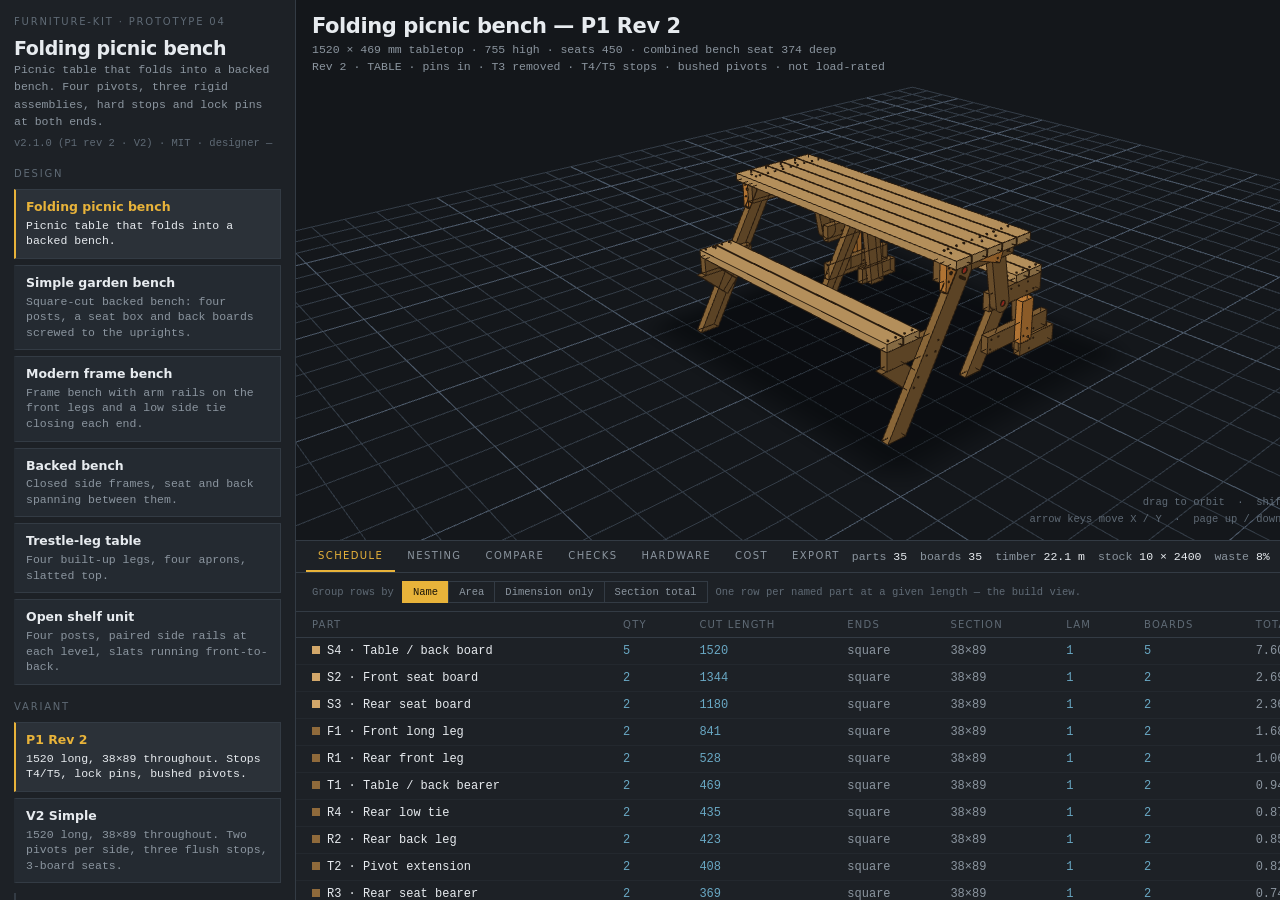
==== commit f2491ce6: "Folding bench V2: add three flush stops so it cannot over-travel Simulation showed the bench could f" ====
--- a/app/index.html
+++ b/app/index.html
@@ -1005,7 +1005,7 @@
 /* generated by folding-P1/rev2/build.py — do not edit by hand */
 var FOLDING_P1 = {"B":[0.0,367.5],"A0":[-357.526077778263,667.5],"rot":-100.0,"L0":1520,"parts":[{"id":"R1","tag":"R1-R","name":"R1 · Rear front leg","asm":"rear","side":"R","g":"rail","x0":514,"x1":552,"poly":[[-43.609,0],[194.391,412],[91.609,412],[-146.391,0.0]],"blank":528,"W":89,"flat":[[51.41,0.0],[527.22,0.0],[475.8,89.0],[-0.0,89.0]],"note":""},{"id":"R2","tag":"R2-R","name":"R2 · Rear back leg","asm":"rear","side":"R","g":"rail","x0":514,"x1":552,"poly":[[324.709,0],[284.709,412],[195.291,412],[235.291,0]],"blank":423,"W":89,"flat":[[-0.0,-0.0],[413.94,-0.0],[422.58,89.0],[8.64,89.0]],"note":""},{"id":"R3","tag":"R3-R","name":"R3 · Rear seat bearer","asm":"rear","side":"R","g":"rail","x0":552,"x1":590,"poly":[[324,323],[324,412],[-44.5,412],[-44.5,323]],"blank":369,"W":89,"flat":[[-0.0,89.0],[0.0,-0.0],[368.5,0.0],[368.5,89.0]],"note":"REV2: R6 round-over on front-top corner (S2 slides over it while folding)."},{"id":"R4","tag":"R4-R","name":"R4 · Rear low tie","asm":"rear","side":"R","g":"rail","x0":552,"x1":590,"poly":[[391.5,100.5],[391.5,189.5],[-43.5,189.5],[-43.5,100.5]],"blank":435,"W":89,"flat":[[-0.0,89.0],[0.0,-0.0],[435.0,0.0],[435.0,89.0]],"note":""},{"id":"R5","tag":"R5-R","name":"R5 · Rear anti-tip foot","asm":"rear","side":"R","g":"rail","x0":552,"x1":590,"poly":[[450,0],[450,89],[200,89],[200,0]],"blank":250,"W":89,"flat":[[-0.0,89.0],[0.0,-0.0],[250.0,0.0],[250.0,89.0]],"note":""},{"id":"F1","tag":"F1-R","name":"F1 · Front long leg","asm":"front","side":"R","g":"rail","x0":672,"x1":710,"poly":[[-794.292,0],[-691.523,0],[-318.988,645.25],[-318.281,646.523],[-317.615,647.818],[-316.993,649.135],[-316.413,650.471],[-315.878,651.825],[-315.388,653.196],[-314.942,654.582],[-314.542,655.983],[-314.189,657.395],[-313.881,658.818],[-313.62,660.251],[-313.407,661.692],[-313.24,663.138],[-313.121,664.59],[-313.05,666.044],[-313.026,667.5],[-313.05,668.956],[-313.121,670.41],[-313.24,671.862],[-313.407,673.308],[-313.62,674.749],[-313.881,676.182],[-314.189,677.605],[-314.542,679.017],[-314.942,680.418],[-315.388,681.804],[-315.878,683.175],[-316.413,684.529],[-316.993,685.865],[-317.615,687.182],[-318.281,688.477],[-318.988,689.75],[-319.737,690.999],[-320.526,692.223],[-321.354,693.42],[-322.222,694.59],[-323.127,695.731],[-324.069,696.841],[-325.047,697.92],[-326.06,698.966],[-327.106,699.979],[-328.185,700.957],[-329.296,701.899],[-330.436,702.804],[-331.606,703.672],[-332.803,704.5],[-334.027,705.289],[-335.276,706.038],[-336.549,706.745],[-337.844,707.411],[-339.161,708.033],[-340.497,708.613],[-341.851,709.148],[-343.222,709.638],[-344.608,710.084],[-346.009,710.484],[-347.421,710.838],[-348.845,711.145],[-350.277,711.406],[-351.718,711.619],[-353.164,711.786],[-354.616,711.905],[-356.07,711.976],[-357.526,712],[-358.982,711.976],[-360.437,711.905],[-361.888,711.786],[-363.334,711.619],[-364.775,711.406],[-366.208,711.145],[-367.631,710.838],[-369.044,710.484],[-370.444,710.084],[-371.83,709.638],[-373.201,709.148],[-374.555,708.613],[-375.892,708.033],[-377.208,707.411],[-378.503,706.745],[-379.776,706.038],[-381.025,705.289],[-382.249,704.5],[-383.446,703.672],[-384.616,702.804],[-385.757,701.899],[-386.867,700.957],[-387.946,699.979],[-388.992,698.966],[-390.005,697.92],[-390.983,696.841],[-391.925,695.731],[-392.83,694.59],[-393.698,693.42],[-394.526,692.223],[-395.316,690.999],[-396.064,689.75]],"blank":841,"W":89,"flat":[[840.95,0.0],[789.57,89.0],[44.5,89.0],[43.04,88.98],[41.59,88.9],[40.14,88.79],[38.69,88.62],[37.25,88.41],[35.82,88.14],[34.4,87.84],[32.98,87.48],[31.58,87.08],[30.2,86.64],[28.82,86.15],[27.47,85.61],[26.13,85.03],[24.82,84.41],[23.52,83.75],[22.25,83.04],[21.0,82.29],[19.78,81.5],[18.58,80.67],[17.41,79.8],[16.27,78.9],[15.16,77.96],[14.08,76.98],[13.03,75.97],[12.02,74.92],[11.04,73.84],[10.1,72.73],[9.2,71.59],[8.33,70.42],[7.5,69.22],[6.71,68.0],[5.96,66.75],[5.25,65.48],[4.59,64.18],[3.97,62.87],[3.39,61.53],[2.85,60.18],[2.36,58.8],[1.92,57.42],[1.52,56.02],[1.16,54.6],[0.86,53.18],[0.59,51.75],[0.38,50.31],[0.21,48.86],[0.1,47.41],[0.02,45.96],[0.0,44.5],[0.02,43.04],[0.1,41.59],[0.21,40.14],[0.38,38.69],[0.59,37.25],[0.86,35.82],[1.16,34.4],[1.52,32.98],[1.92,31.58],[2.36,30.2],[2.85,28.82],[3.39,27.47],[3.97,26.13],[4.59,24.82],[5.25,23.52],[5.96,22.25],[6.71,21.0],[7.5,19.78],[8.33,18.58],[9.2,17.41],[10.1,16.27],[11.04,15.16],[12.02,14.08],[13.03,13.03],[14.08,12.02],[15.16,11.04],[16.27,10.1],[17.41,9.2],[18.58,8.33],[19.78,7.5],[21.0,6.71],[22.25,5.96],[23.52,5.25],[24.82,4.59],[26.13,3.97],[27.47,3.39],[28.82,2.85],[30.2,2.36],[31.58,1.92],[32.98,1.52],[34.4,1.16],[35.82,0.86],[37.25,0.59],[38.69,0.38],[40.14,0.21],[41.59,0.1],[43.04,0.02],[44.5,0.0]],"note":""},{"id":"F2","tag":"F2-R","name":"F2 · Front seat bearer","asm":"front","side":"R","g":"rail","x0":634,"x1":672,"poly":[[-485.052,323],[-485.052,412],[-765.052,412],[-765.052,323]],"blank":280,"W":89,"flat":[[-0.0,89.0],[0.0,-0.0],[280.0,0.0],[280.0,89.0]],"note":""},{"id":"F3","tag":"F3-R","name":"F3 · Front diagonal brace","asm":"front","side":"R","g":"rail","x0":634,"x1":672,"poly":[[-585.791,252.776],[-662.261,323.0],[-793.843,323],[-645.989,187.224]],"blank":201,"W":89,"flat":[[0.0,-0.0],[103.82,0.0],[200.74,89.0],[-0.0,89.0]],"note":""},{"id":"T1","tag":"T1-R","name":"T1 · Table / back bearer","asm":"top","side":"R","g":"rail","x0":631,"x1":669,"poly":[[6.474,628],[6.474,717],[-462.526,717],[-462.526,628]],"blank":469,"W":89,"flat":[[-0.0,89.0],[0.0,-0.0],[469.0,0.0],[469.0,89.0]],"note":""},{"id":"T2","tag":"T2-R","name":"T2 · Pivot extension","asm":"top","side":"R","g":"rail","x0":593,"x1":631,"poly":[[-106.813,717.0],[-43.824,359.773],[-43.548,358.343],[-43.225,356.923],[-42.856,355.514],[-42.44,354.119],[-41.98,352.737],[-41.474,351.372],[-40.924,350.023],[-40.331,348.693],[-39.694,347.384],[-39.014,346.096],[-38.293,344.831],[-37.531,343.59],[-36.729,342.375],[-35.887,341.187],[-35.007,340.027],[-34.089,338.896],[-33.135,337.796],[-32.145,336.728],[-31.121,335.692],[-30.064,334.691],[-28.974,333.725],[-27.854,332.795],[-26.703,331.902],[-25.524,331.048],[-24.318,330.232],[-23.085,329.456],[-21.828,328.721],[-20.548,328.028],[-19.245,327.377],[-17.922,326.769],[-16.58,326.204],[-15.22,325.684],[-13.844,325.208],[-12.452,324.778],[-11.048,324.393],[-9.632,324.055],[-8.205,323.763],[-6.769,323.518],[-5.327,323.32],[-3.878,323.169],[-2.426,323.066],[-0.971,323.011],[0.485,323.003],[1.941,323.042],[3.395,323.13],[4.845,323.264],[6.289,323.447],[7.727,323.676],[9.157,323.952],[10.577,324.275],[11.986,324.644],[13.381,325.06],[14.763,325.52],[16.128,326.026],[17.477,326.576],[18.807,327.169],[20.116,327.806],[21.404,328.486],[22.669,329.207],[23.91,329.969],[25.125,330.771],[26.313,331.613],[27.473,332.493],[28.604,333.411],[29.704,334.365],[30.772,335.355],[31.808,336.379],[32.809,337.436],[33.775,338.526],[34.705,339.646],[35.598,340.797],[36.452,341.976],[37.268,343.182],[38.044,344.415],[38.779,345.672],[39.472,346.952],[40.123,348.255],[40.731,349.578],[41.296,350.92],[41.816,352.28],[42.292,353.656],[42.722,355.048],[43.107,356.452],[43.445,357.868],[43.737,359.295],[43.982,360.731],[44.18,362.173],[44.331,363.622],[44.434,365.074],[44.489,366.529],[44.497,367.985],[44.458,369.441],[44.37,370.895],[44.236,372.345],[44.053,373.789],[43.824,375.227],[-16.44,717.0]],"blank":408,"W":89,"flat":[[407.24,89.0],[44.5,89.0],[43.04,88.98],[41.59,88.9],[40.14,88.79],[38.69,88.62],[37.25,88.41],[35.82,88.14],[34.4,87.84],[32.98,87.48],[31.58,87.08],[30.2,86.64],[28.82,86.15],[27.47,85.61],[26.13,85.03],[24.82,84.41],[23.52,83.75],[22.25,83.04],[21.0,82.29],[19.78,81.5],[18.58,80.67],[17.41,79.8],[16.27,78.9],[15.16,77.96],[14.08,76.98],[13.03,75.97],[12.02,74.92],[11.04,73.84],[10.1,72.73],[9.2,71.59],[8.33,70.42],[7.5,69.22],[6.71,68.0],[5.96,66.75],[5.25,65.48],[4.59,64.18],[3.97,62.87],[3.39,61.53],[2.85,60.18],[2.36,58.8],[1.92,57.42],[1.52,56.02],[1.16,54.6],[0.86,53.18],[0.59,51.75],[0.38,50.31],[0.21,48.86],[0.1,47.41],[0.02,45.96],[0.0,44.5],[0.02,43.04],[0.1,41.59],[0.21,40.14],[0.38,38.69],[0.59,37.25],[0.86,35.82],[1.16,34.4],[1.52,32.98],[1.92,31.58],[2.36,30.2],[2.85,28.82],[3.39,27.47],[3.97,26.13],[4.59,24.82],[5.25,23.52],[5.96,22.25],[6.71,21.0],[7.5,19.78],[8.33,18.58],[9.2,17.41],[10.1,16.27],[11.04,15.16],[12.02,14.08],[13.03,13.03],[14.08,12.02],[15.16,11.04],[16.27,10.1],[17.41,9.2],[18.58,8.33],[19.78,7.5],[21.0,6.71],[22.25,5.96],[23.52,5.25],[24.82,4.59],[26.13,3.97],[27.47,3.39],[28.82,2.85],[30.2,2.36],[31.58,1.92],[32.98,1.52],[34.4,1.16],[35.82,0.86],[37.25,0.59],[38.69,0.38],[40.14,0.21],[41.59,0.1],[43.04,0.02],[44.5,-0.0],[391.55,-0.0]],"note":"REV2: lengthened; top cut level (10°) to sit under the tabletop. Lower end R44.5 about B."},{"id":"S1","tag":"S1-R","name":"S1 · Bench bearing stop","asm":"rear","side":"R","g":"stop","x0":590,"x1":628,"poly":[[150,100.5],[230,100.5],[230,323],[150,323]],"blank":223,"W":80,"flat":[[0.0,80.0],[0.0,-0.0],[222.5,-0.0],[222.5,80.0]],"note":"REV2: rip to 80 wide, 222.5 long; bottom flush with R4 bottom (full 80×89 lap)."},{"id":"S2","tag":"S2-1","name":"S2 · Front seat board","asm":"front","side":"C","g":"slat","x0":-672,"x1":672,"poly":[[-676.052,412],[-676.052,450],[-765.052,450],[-765.052,412]],"blank":1344,"W":89,"flat":[[0,0],[1344,0],[1344,89],[0,89]],"note":"REV2: ease lower arrises 3 mm."},{"id":"S3","tag":"S3-1","name":"S3 · Rear seat board","asm":"rear","side":"C","g":"slat","x0":-590,"x1":590,"poly":[[229,412],[229,450],[140,450],[140,412]],"blank":1180,"W":89,"flat":[[0,0],[1180,0],[1180,89],[0,89]],"note":""},{"id":"S2","tag":"S2-2","name":"S2 · Front seat board","asm":"front","side":"C","g":"slat","x0":-672,"x1":672,"poly":[[-581.052,412],[-581.052,450],[-670.052,450],[-670.052,412]],"blank":1344,"W":89,"flat":[[0,0],[1344,0],[1344,89],[0,89]],"note":"REV2: ease lower arrises 3 mm."},{"id":"S3","tag":"S3-2","name":"S3 · Rear seat board","asm":"rear","side":"C","g":"slat","x0":-590,"x1":590,"poly":[[324,412],[324,450],[235,450],[235,412]],"blank":1180,"W":89,"flat":[[0,0],[1180,0],[1180,89],[0,89]],"note":""},{"id":"S4","tag":"S4-1","name":"S4 · Table / back board","asm":"top","side":"C","g":"slat","x0":-760,"x1":760,"poly":[[-373.526,717],[-373.526,755],[-462.526,755],[-462.526,717]],"blank":1520,"W":89,"flat":[[0,0],[1520,0],[1520,89],[0,89]],"note":""},{"id":"S4","tag":"S4-2","name":"S4 · Table / back board","asm":"top","side":"C","g":"slat","x0":-760,"x1":760,"poly":[[-278.526,717],[-278.526,755],[-367.526,755],[-367.526,717]],"blank":1520,"W":89,"flat":[[0,0],[1520,0],[1520,89],[0,89]],"note":""},{"id":"S4","tag":"S4-3","name":"S4 · Table / back board","asm":"top","side":"C","g":"slat","x0":-760,"x1":760,"poly":[[-183.526,717],[-183.526,755],[-272.526,755],[-272.526,717]],"blank":1520,"W":89,"flat":[[0,0],[1520,0],[1520,89],[0,89]],"note":""},{"id":"S4","tag":"S4-4","name":"S4 · Table / back board","asm":"top","side":"C","g":"slat","x0":-760,"x1":760,"poly":[[-88.526,717],[-88.526,755],[-177.526,755],[-177.526,717]],"blank":1520,"W":89,"flat":[[0,0],[1520,0],[1520,89],[0,89]],"note":""},{"id":"S4","tag":"S4-5","name":"S4 · Table / back board","asm":"top","side":"C","g":"slat","x0":-760,"x1":760,"poly":[[6.474,717],[6.474,755],[-82.526,755],[-82.526,717]],"blank":1520,"W":89,"flat":[[0,0],[1520,0],[1520,89],[0,89]],"note":""},{"id":"T4","tag":"T4-R","name":"T4 · Table spread stop","asm":"top","side":"R","g":"stop","x0":669.0,"x1":707.0,"poly":[[-403.564,676.76],[-420.0,717.0],[-462.5,717.0],[-462.5,590.0],[-453.655,590.0]],"blank":127,"W":89,"flat":[[40.24,58.94],[-0.0,42.5],[-0.0,0.0],[127.0,0.0],[127.0,8.85]],"note":"NEW: 5-sided block, flush with the table end; bearing edge parallel to F1 upper flank (30° to its end); top edge under board S4-1."},{"id":"T5","tag":"T5-R","name":"T5 · Bench stop wedge","asm":"top","side":"R","g":"stop","x0":669.0,"x1":707.0,"poly":[[-103.198,717.0],[-275.659,717.0],[-285.925,688.795],[-126.177,630.652],[-95.737,714.284]],"blank":171,"W":89,"flat":[[162.06,89.0],[0.0,30.02],[0.0,-0.0],[170.0,-0.0],[170.0,89.0]],"note":"NEW: taper-cut wedge; bearing edge parallel to F1 rear flank in bench pose; top edge level under tabletop."}],"marks":[{"k":"pivot","part":"F1","asm":"front","x":710,"y":-357.53,"z":667.5,"label":"A","joint":"","spec":""},{"k":"pivot","part":"T2","asm":"top","x":631,"y":0.0,"z":367.5,"label":"B","joint":"","spec":""},{"k":"pin","part":"F1","asm":"front","x":710,"y":-383.53,"z":645.5,"label":"L","joint":"","spec":""},{"k":"screw","part":"R3","asm":"rear","x":590,"y":159.74,"z":392.0,"label":"","joint":"J01","spec":"Exterior PU glue + 3 × 5×70 screws"},{"k":"screw","part":"R3","asm":"rear","x":590,"y":85.46,"z":343.0,"label":"","joint":"J01","spec":"Exterior PU glue + 3 × 5×70 screws"},{"k":"screw","part":"R3","asm":"rear","x":590,"y":106.68,"z":392.0,"label":"","joint":"J01","spec":"Exterior PU glue + 3 × 5×70 screws"},{"k":"screw","part":"R4","asm":"rear","x":590,"y":-23.5,"z":120.5,"label":"","joint":"J02","spec":"Exterior PU glue + 3 × 5×70 screws"},{"k":"screw","part":"R4","asm":"rear","x":590,"y":31.21,"z":169.5,"label":"","joint":"J02","spec":"Exterior PU glue + 3 × 5×70 screws"},{"k":"screw","part":"R4","asm":"rear","x":590,"y":-18.03,"z":169.5,"label":"","joint":"J02","spec":"Exterior PU glue + 3 × 5×70 screws"},{"k":"screw","part":"R3","asm":"rear","x":590,"y":271.31,"z":343.0,"label":"","joint":"J03","spec":"Exterior PU glue + 3 × 5×70 screws"},{"k":"screw","part":"R3","asm":"rear","x":590,"y":226.77,"z":392.0,"label":"","joint":"J03","spec":"Exterior PU glue + 3 × 5×70 screws"},{"k":"screw","part":"R3","asm":"rear","x":590,"y":222.73,"z":343.0,"label":"","joint":"J03","spec":"Exterior PU glue + 3 × 5×70 screws"},{"k":"screw","part":"R4","asm":"rear","x":590,"y":292.92,"z":120.5,"label":"","joint":"J04","spec":"Exterior PU glue + 3 × 5×70 screws"},{"k":"screw","part":"R4","asm":"rear","x":590,"y":238.93,"z":169.5,"label":"","joint":"J04","spec":"Exterior PU glue + 3 × 5×70 screws"},{"k":"screw","part":"R4","asm":"rear","x":590,"y":244.33,"z":120.5,"label":"","joint":"J04","spec":"Exterior PU glue + 3 × 5×70 screws"},{"k":"screw","part":"R5","asm":"rear","x":590,"y":268.93,"z":20.0,"label":"","joint":"J05","spec":"Exterior PU glue + 3 × 5×70 screws"},{"k":"screw","part":"R5","asm":"rear","x":590,"y":297.27,"z":66.55,"label":"","joint":"J05","spec":"Exterior PU glue + 3 × 5×70 screws"},{"k":"screw","part":"R5","asm":"rear","x":590,"y":248.69,"z":69.0,"label":"","joint":"J05","spec":"Exterior PU glue + 3 × 5×70 screws"},{"k":"boardscrew","part":"S3","asm":"rear","x":571.0,"y":162.5,"z":450,"label":"","joint":"J06","spec":"2 × 5×70 screws per board end, pilot Ø3, countersunk"},{"k":"boardscrew","part":"S3","asm":"rear","x":571.0,"y":206.5,"z":450,"label":"","joint":"J06","spec":"2 × 5×70 screws per board end, pilot Ø3, countersunk"},{"k":"boardscrew","part":"S3","asm":"rear","x":571.0,"y":257.5,"z":450,"label":"","joint":"J07","spec":"2 × 5×70 screws per board end, pilot Ø3, countersunk"},{"k":"boardscrew","part":"S3","asm":"rear","x":571.0,"y":301.5,"z":450,"label":"","joint":"J07","spec":"2 × 5×70 screws per board end, pilot Ø3, countersunk"},{"k":"screw","part":"S1","asm":"rear","x":628,"y":170.0,"z":136.43,"label":"","joint":"J08","spec":"Exterior PU glue + 3 × 5×70 screws"},{"k":"screw","part":"S1","asm":"rear","x":628,"y":196.0,"z":169.5,"label":"","joint":"J08","spec":"Exterior PU glue + 3 × 5×70 screws"},{"k":"screw","part":"S1","asm":"rear","x":628,"y":206.0,"z":122.95,"label":"","joint":"J08","spec":"Exterior PU glue + 3 × 5×70 screws"},{"k":"screw","part":"F1","asm":"front","x":710,"y":-573.17,"z":343.0,"label":"","joint":"J09","spec":"Exterior PU glue + 3 × 5×70 screws"},{"k":"screw","part":"F1","asm":"front","x":710,"y":-505.05,"z":392.0,"label":"","joint":"J09","spec":"Exterior PU glue + 3 × 5×70 screws"},{"k":"screw","part":"F1","asm":"front","x":710,"y":-520.38,"z":343.0,"label":"","joint":"J09","spec":"Exterior PU glue + 3 × 5×70 screws"},{"k":"screw","part":"F1","asm":"front","x":710,"y":-646.1,"z":216.67,"label":"","joint":"J10","spec":"Exterior PU glue + 2 × 5×70 screws"},{"k":"screw","part":"F1","asm":"front","x":710,"y":-621.26,"z":257.66,"label":"","joint":"J10","spec":"Exterior PU glue + 2 × 5×70 screws"},{"k":"boardscrew","part":"S2","asm":"front","x":653.0,"y":-742.55,"z":450,"label":"","joint":"J12","spec":"2 × 5×70 screws per board end, pilot Ø3, countersunk"},{"k":"boardscrew","part":"S2","asm":"front","x":653.0,"y":-698.55,"z":450,"label":"","joint":"J12","spec":"2 × 5×70 screws per board end, pilot Ø3, countersunk"},{"k":"boardscrew","part":"S2","asm":"front","x":653.0,"y":-647.55,"z":450,"label":"","joint":"J13","spec":"2 × 5×70 screws per board end, pilot Ø3, countersunk"},{"k":"boardscrew","part":"S2","asm":"front","x":653.0,"y":-603.55,"z":450,"label":"","joint":"J13","spec":"2 × 5×70 screws per board end, pilot Ø3, countersunk"},{"k":"m8","part":"T1","asm":"top","x":669,"y":-29.35,"z":652.0,"label":"","joint":"J14","spec":"M8×65 hex bolt + 2 washers + nyloc, counterbored Ø24×12 both faces"},{"k":"m8","part":"T1","asm":"top","x":669,"y":-78.21,"z":693.0,"label":"","joint":"J14","spec":"M8×65 hex bolt + 2 washers + nyloc, counterbored Ø24×12 both faces"},{"k":"boardscrew","part":"S4","asm":"top","x":650.0,"y":-420.03,"z":755,"label":"","joint":"J15","spec":"2 × 5×70 screws per board end, pilot Ø3, countersunk"},{"k":"boardscrew","part":"S4","asm":"top","x":650.0,"y":-396.03,"z":755,"label":"","joint":"J15","spec":"2 × 5×70 screws per board end, pilot Ø3, countersunk"},{"k":"boardscrew","part":"S4","asm":"top","x":650.0,"y":-345.03,"z":755,"label":"","joint":"J16","spec":"2 × 5×70 screws per board end, pilot Ø3, countersunk"},{"k":"boardscrew","part":"S4","asm":"top","x":650.0,"y":-301.03,"z":755,"label":"","joint":"J16","spec":"2 × 5×70 screws per board end, pilot Ø3, countersunk"},{"k":"boardscrew","part":"S4","asm":"top","x":650.0,"y":-250.03,"z":755,"label":"","joint":"J17","spec":"2 × 5×70 screws per board end, pilot Ø3, countersunk"},{"k":"boardscrew","part":"S4","asm":"top","x":650.0,"y":-200.03,"z":755,"label":"","joint":"J17","spec":"2 × 5×70 screws per board end, pilot Ø3, countersunk"},{"k":"boardscrew","part":"S4","asm":"top","x":650.0,"y":-155.03,"z":755,"label":"","joint":"J18","spec":"2 × 5×70 screws per board end, pilot Ø3, countersunk"},{"k":"boardscrew","part":"S4","asm":"top","x":650.0,"y":-111.03,"z":755,"label":"","joint":"J18","spec":"2 × 5×70 screws per board end, pilot Ø3, countersunk"},{"k":"boardscrew","part":"S4","asm":"top","x":650.0,"y":-60.03,"z":755,"label":"","joint":"J19","spec":"2 × 5×70 screws per board end, pilot Ø3, countersunk"},{"k":"boardscrew","part":"S4","asm":"top","x":650.0,"y":-16.03,"z":755,"label":"","joint":"J19","spec":"2 × 5×70 screws per board end, pilot Ø3, countersunk"},{"k":"m8","part":"T4","asm":"top","x":707.0,"y":-436.4,"z":677.66,"label":"","joint":"J20","spec":"Exterior PU glue + 1 × M8×65 (counterbored Ø24×12 both faces) + 2 × 5×70"},{"k":"screw","part":"T4","asm":"top","x":707.0,"y":-448.5,"z":642.0,"label":"","joint":"J20","spec":"Exterior PU glue + 1 × M8×65 (counterbored Ø24×12 both faces) + 2 × 5×70"},{"k":"screw","part":"T4","asm":"top","x":707.0,"y":-448.5,"z":703.0,"label":"","joint":"J20","spec":"Exterior PU glue + 1 × M8×65 (counterbored Ø24×12 both faces) + 2 × 5×70"},{"k":"screw","part":"T5","asm":"top","x":707.0,"y":-208.82,"z":690.89,"label":"","joint":"J21","spec":"Exterior PU glue + 3 × 5×70 screws"},{"k":"screw","part":"T5","asm":"top","x":707.0,"y":-142.31,"z":658.32,"label":"","joint":"J21","spec":"Exterior PU glue + 3 × 5×70 screws"},{"k":"screw","part":"T5","asm":"top","x":707.0,"y":-164.48,"z":697.0,"label":"","joint":"J21","spec":"Exterior PU glue + 3 × 5×70 screws"},{"k":"boardscrew","part":"S4","asm":"top","x":688.0,"y":-420.25,"z":755,"label":"","joint":"J22","spec":"1 × 5×70 screws per board end, pilot Ø3, countersunk"},{"k":"boardscrew","part":"S4","asm":"top","x":688.0,"y":-228.03,"z":755,"label":"","joint":"J23","spec":"1 × 5×70 screws per board end, pilot Ø3, countersunk"},{"k":"boardscrew","part":"S4","asm":"top","x":688.0,"y":-140.36,"z":755,"label":"","joint":"J24","spec":"1 × 5×70 screws per board end, pilot Ø3, countersunk"}],"handsoff":[[0.0,0.0],[-0.5,0.25],[-1.0,0.75],[-1.5,1.0],[-2.0,1.5],[-2.5,2.0],[-3.0,2.25],[-3.5,2.75],[-4.0,3.25],[-4.5,3.5],[-5.0,4.0],[-5.5,4.5],[-6.0,5.0],[-6.5,5.25],[-7.0,5.75],[-7.5,6.25],[-8.0,6.75],[-8.5,7.0],[-9.0,7.5],[-9.5,8.0],[-10.0,8.5],[-10.5,9.0],[-11.0,9.25],[-11.5,9.75],[-12.0,10.25],[-12.5,10.75],[-13.0,11.25],[-13.5,11.75],[-14.0,12.25],[-14.5,12.75],[-15.0,13.0],[-15.5,13.5],[-16.0,14.0],[-16.5,14.5],[-17.0,15.25],[-17.5,15.75],[-18.0,16.25],[-18.5,16.75],[-19.0,17.25],[-19.5,17.75],[-20.0,18.5],[-20.5,19.0],[-21.0,19.5],[-21.5,20.25],[-22.0,20.75],[-22.5,21.5],[-23.0,22.25],[-23.5,23.0],[-24.0,23.75],[-24.5,24.5],[-25.0,25.25],[-25.5,26.25],[-26.0,27.5],[-26.5,28.75],[-27.0,31.0],[-27.5,44.0],[-28.0,44.0],[-28.5,44.0],[-29.0,44.0],[-29.5,44.0],[-30.0,44.0],[-30.5,44.0],[-31.0,44.0],[-31.5,44.0],[-32.0,44.0],[-32.5,44.0],[-33.0,44.0],[-33.5,44.0],[-34.0,44.0],[-34.5,44.0],[-35.0,44.0],[-35.5,44.0],[-36.0,44.0],[-36.5,44.0],[-37.0,44.0],[-37.5,44.0],[-38.0,44.0],[-38.5,44.0],[-39.0,44.0],[-39.5,44.0],[-40.0,44.0],[-40.5,44.0],[-41.0,44.0],[-41.5,44.0],[-42.0,44.0],[-42.5,44.0],[-43.0,44.0],[-43.5,44.0],[-44.0,44.0],[-44.5,44.0],[-45.0,44.0],[-45.5,44.0],[-46.0,44.0],[-46.5,44.0],[-47.0,44.0],[-47.5,44.0],[-48.0,44.0],[-48.5,44.0],[-49.0,44.0],[-49.5,44.0],[-50.0,44.0],[-50.5,44.0],[-51.0,44.0],[-51.5,44.0],[-52.0,44.0],[-52.5,44.0],[-53.0,43.75],[-53.5,43.25],[-54.0,42.75],[-54.5,42.25],[-55.0,42.0],[-55.5,41.5],[-56.0,41.0],[-56.5,40.5],[-57.0,40.0],[-57.5,39.5],[-58.0,39.0],[-58.5,38.5],[-59.0,38.0],[-59.5,37.5],[-60.0,37.0],[-60.5,36.5],[-61.0,36.0],[-61.5,35.5],[-62.0,35.0],[-62.5,34.5],[-63.0,34.0],[-63.5,33.5],[-64.0,33.0],[-64.5,32.5],[-65.0,32.0],[-65.5,31.75],[-66.0,31.25],[-66.5,30.75],[-67.0,30.25],[-67.5,29.75],[-68.0,29.25],[-68.5,28.75],[-69.0,28.25],[-69.5,27.75],[-70.0,27.25],[-70.5,27.0],[-71.0,26.5],[-71.5,26.0],[-72.0,25.5],[-72.5,25.0],[-73.0,24.5],[-73.5,24.0],[-74.0,23.5],[-74.5,23.0],[-75.0,22.75],[-75.5,22.25],[-76.0,21.75],[-76.5,21.25],[-77.0,20.75],[-77.5,20.25],[-78.0,19.75],[-78.5,19.5],[-79.0,19.0],[-79.5,18.5],[-80.0,18.0],[-80.5,17.5],[-81.0,17.0],[-81.5,16.5],[-82.0,16.25],[-82.5,15.75],[-83.0,15.25],[-83.5,14.5],[-84.0,14.0],[-84.5,13.5],[-85.0,13.0],[-85.5,12.75],[-86.0,12.25],[-86.5,11.75],[-87.0,11.25],[-87.5,10.75],[-88.0,10.25],[-88.5,9.75],[-89.0,9.25],[-89.5,9.0],[-90.0,8.5],[-90.5,8.0],[-91.0,7.5],[-91.5,7.0],[-92.0,6.75],[-92.5,6.25],[-93.0,5.75],[-93.5,5.25],[-94.0,5.0],[-94.5,4.5],[-95.0,4.0],[-95.5,3.5],[-96.0,3.25],[-96.5,2.75],[-97.0,2.25],[-97.5,2.0],[-98.0,1.5],[-98.5,1.0],[-99.0,0.75],[-99.5,0.25],[-100.0,0.0]],"hardware":[{"id":"H01","qty":4,"spec":"M10×70 hex bolt, ISO 4017, A4-70 stainless (or HDG 8.8)","note":"Pivots A and B, one per pivot per side."},{"id":"H02","qty":4,"spec":"M10 nyloc nut, ISO 10511, A4","note":"Torque fully: the bolt clamps the sleeve, not the timber."},{"id":"H03","qty":8,"spec":"M10 flat washer ISO 7089 (Ø20×2), A4","note":"Head and nut side of each pivot; bears on sleeve ends."},{"id":"H04","qty":4,"spec":"Pivot sleeve: stainless tube OD14 × 1.5 wall (ID11), cut 54.5 long, ends square & deburred","note":"= 79 timber stack − 10 − 15 counterbores + 0.5 float. This is the bearing journal."},{"id":"H05","qty":4,"spec":"Plain bushing ID14 / OD18 × 25, oil-impregnated sintered bronze (or POM)","note":"Pressed into F1 and T2 (head-side members), flush with the moving face."},{"id":"H06","qty":4,"spec":"Plain bushing ID14 / OD18 × 20, oil-impregnated sintered bronze (or POM)","note":"Pressed into T1 and R3 (nut-side members), flush with the moving face."},{"id":"H07","qty":4,"spec":"Thrust washer UHMW-PE or PTFE, ID14.5 / OD40 / 3.0 thick","note":"Between moving faces at each pivot; sets the 3 mm face gap."},{"id":"H08","qty":2,"spec":"Ball-lock quick-release pin Ø10, stainless, usable grip ≥ 80 mm, with lanyard + screw eye","note":"One per side. Through F1 into T1 hole \"table\" or \"bench\"."},{"id":"H09","qty":6,"spec":"M8×65 hex bolt ISO 4017 + 2 × ISO 7089 washers + M8 nyloc, A4","note":"T1/T2 laps (2 per side) and T1/T4 lap (1 per side). Counterbore Ø24×12 both faces."},{"id":"H10","qty":106,"spec":"Exterior structural screw 5×70, countersunk Torx, C4/A2 coated","note":"96 fitted + 10% spare. Pilot Ø3, countersink flush — no heads may stand proud near moving parts."},{"id":"H11","qty":1,"spec":"Exterior PU / D4 wood adhesive","note":"All fixed laps, T4 and T5 mandatory. Not on moving faces."}],"joints":[{"id":"J01","kind":"glued lap","a":"R3","b":"R1","fastener":"Exterior PU glue + 3 × 5×70 screws","qty":3,"drive":"from R3 outer face into R1"},{"id":"J02","kind":"glued lap","a":"R4","b":"R1","fastener":"Exterior PU glue + 3 × 5×70 screws","qty":3,"drive":"from R4 outer face into R1"},{"id":"J03","kind":"glued lap","a":"R3","b":"R2","fastener":"Exterior PU glue + 3 × 5×70 screws","qty":3,"drive":"from R3 outer face into R2"},{"id":"J04","kind":"glued lap","a":"R4","b":"R2","fastener":"Exterior PU glue + 3 × 5×70 screws","qty":3,"drive":"from R4 outer face into R2"},{"id":"J05","kind":"glued lap","a":"R5","b":"R2","fastener":"Exterior PU glue + 3 × 5×70 screws","qty":3,"drive":"from R5 outer face into R2"},{"id":"J06","kind":"board to bearer","a":"S3-1","b":"R3","fastener":"2 × 5×70 screws per board end, pilot Ø3, countersunk","qty":2,"drive":"down through board face, X = ±571"},{"id":"J07","kind":"board to bearer","a":"S3-2","b":"R3","fastener":"2 × 5×70 screws per board end, pilot Ø3, countersunk","qty":2,"drive":"down through board face, X = ±571"},{"id":"J08","kind":"glued lap","a":"S1","b":"R4","fastener":"Exterior PU glue + 3 × 5×70 screws","qty":3,"drive":"from S1 outer face into R4"},{"id":"J09","kind":"glued lap","a":"F1","b":"F2","fastener":"Exterior PU glue + 3 × 5×70 screws","qty":3,"drive":"from F1 outer face into F2"},{"id":"J10","kind":"glued lap","a":"F1","b":"F3","fastener":"Exterior PU glue + 2 × 5×70 screws","qty":2,"drive":"from F1 outer face into F3"},{"id":"J11","kind":"glued butt","a":"F2","b":"F3","fastener":"Exterior PU glue + 1 × 5×70 toe screw","qty":1,"drive":"toe-screw at 30° from F3 inner face into F2"},{"id":"J12","kind":"board to bearer","a":"S2-1","b":"F2","fastener":"2 × 5×70 screws per board end, pilot Ø3, countersunk","qty":2,"drive":"down through board face, X = ±653"},{"id":"J13","kind":"board to bearer","a":"S2-2","b":"F2","fastener":"2 × 5×70 screws per board end, pilot Ø3, countersunk","qty":2,"drive":"down through board face, X = ±653"},{"id":"J14","kind":"bolted lap","a":"T1","b":"T2","fastener":"M8×65 hex bolt + 2 washers + nyloc, counterbored Ø24×12 both faces","qty":2,"drive":"through"},{"id":"J15","kind":"board to bearer","a":"S4-1","b":"T1","fastener":"2 × 5×70 screws per board end, pilot Ø3, countersunk","qty":2,"drive":"down through board face, X = ±650"},{"id":"J16","kind":"board to bearer","a":"S4-2","b":"T1","fastener":"2 × 5×70 screws per board end, pilot Ø3, countersunk","qty":2,"drive":"down through board face, X = ±650"},{"id":"J17","kind":"board to bearer","a":"S4-3","b":"T1","fastener":"2 × 5×70 screws per board end, pilot Ø3, countersunk","qty":2,"drive":"down through board face, X = ±650"},{"id":"J18","kind":"board to bearer","a":"S4-4","b":"T1","fastener":"2 × 5×70 screws per board end, pilot Ø3, countersunk","qty":2,"drive":"down through board face, X = ±650"},{"id":"J19","kind":"board to bearer","a":"S4-5","b":"T1","fastener":"2 × 5×70 screws per board end, pilot Ø3, countersunk","qty":2,"drive":"down through board face, X = ±650"},{"id":"J20","kind":"glued + bolted lap","a":"T1","b":"T4","fastener":"Exterior PU glue + 1 × M8×65 (counterbored Ø24×12 both faces) + 2 × 5×70","qty":3,"drive":"bolt through; screws from T4 outer face"},{"id":"J21","kind":"glued lap","a":"T5","b":"T1","fastener":"Exterior PU glue + 3 × 5×70 screws","qty":3,"drive":"from T5 outer face into T1"},{"id":"J22","kind":"board to bearer","a":"S4-1","b":"T4","fastener":"1 × 5×70 screws per board end, pilot Ø3, countersunk","qty":1,"drive":"down through board face, X = ±688"},{"id":"J23","kind":"board to bearer","a":"S4-3","b":"T5","fastener":"1 × 5×70 screws per board end, pilot Ø3, countersunk","qty":1,"drive":"down through board face, X = ±688"},{"id":"J24","kind":"board to bearer","a":"S4-4","b":"T5","fastener":"1 × 5×70 screws per board end, pilot Ø3, countersunk","qty":1,"drive":"down through board face, X = ±688"}],"interfaces":[{"id":"P-A","what":"Pivot A · F1 ↔ T1","type":"pivot bearing","spec":"M10×70 bolt clamps a Ø14 stainless sleeve; F1 and T1 each run on a pressed-in Ø14/Ø18 plain bushing (bronze or POM); 3 mm UHMW thrust washer between faces. Counterbore Ø30: 10 deep on F1 outer face (head), 15 deep on T1 inner face (nut)."},{"id":"P-B","what":"Pivot B · T2 ↔ R3","type":"pivot bearing","spec":"Same stack as A. Counterbore Ø30: 10 deep on T2 outer face (head — must be flush, F2 slides past it in bench mode), 15 deep on R3 inner face (nut)."},{"id":"ST-T","what":"T4 ↔ F1 (table endpoint)","type":"hard stop","spec":"T4 bearing face meets F1 upper flank from 15 mm to 115 mm along the leg from pivot A (flush with the table end, top under board S4-1). Stops the front legs spreading under load. Fixed to T1 with glue + M8 + screws."},{"id":"ST-B","what":"T5 ↔ F1 (bench endpoint)","type":"hard stop","spec":"T5 wedge meets F1 rear flank when the front has turned 100° relative to the table. Holds the front seat level in bench mode AND limits the front swing during folding (stops the crash into the rear seat)."},{"id":"ST-S","what":"S1 ↔ T2 (bench endpoint)","type":"hard stop","spec":"S1 top (Z 323) carries T2 underside: takes the backrest lean load. S1 now runs down the full height of R4 (80×89 glued lap)."},{"id":"SUP","what":"S2 ↔ R3 / R1 / T2 (bench endpoint)","type":"support contact","spec":"Front seat boards rest on the rear frame in bench mode. During folding S2 slides over the front-top corner of R3: radius that corner R6 and ease S2 lower arrises."},{"id":"LK","what":"Lock pin L · F1 ↔ T1","type":"positive lock","spec":"Ø10 stainless ball-lock quick-release pin, grip ≥ 80 mm, on a lanyard. One Ø10.5 hole in F1, two in T1 (table / bench). Pin in = front locked to table at that endpoint. Match-drill at assembly in each locked pose."}],"validation":{"guided":0,"jams":0,"fasteners":0,"rigidity":{"table":{"+1°":"blocked by floor","−1°":"free (gravity only)"},"bench":{"+1°":"blocked by floor","−1°":"blocked by floor"}},"pin":{"F1_hole":[-383.5,645.5],"T1_table":[-383.5,645.5],"T1_bench":[-331.3,645.7],"radius_from_A":34.1}}};
 /* generated by folding-V2/build.py — do not edit by hand */
-var FOLDING_V2 = {"B":[0.0,367.5],"A0":[-363.485,672.5],"rot":-100.0,"L0":1520,"parts":[{"id":"R1","tag":"R1-R","name":"R1 · Rear seat rail","asm":"rear","side":"R","g":"rail","x0":552,"x1":590,"poly":[[0.0,412.0],[-4.362,411.786],[-8.682,411.145],[-12.918,410.084],[-17.029,408.613],[-20.977,406.745],[-24.723,404.5],[-28.231,401.899],[-31.466,398.966],[-34.399,395.731],[-37.0,392.223],[-39.245,388.477],[-41.113,384.529],[-42.584,380.418],[-43.645,376.182],[-44.286,371.862],[-44.5,367.5],[-44.286,363.138],[-43.645,358.818],[-42.584,354.582],[-41.113,350.471],[-39.245,346.523],[-37.0,342.777],[-34.399,339.269],[-31.466,336.034],[-28.231,333.101],[-24.723,330.5],[-20.977,328.255],[-17.029,326.387],[-12.918,324.916],[-8.682,323.855],[-4.362,323.214],[-0.0,323.0],[0.0,323.0],[335.0,323.0],[335.0,412.0]],"blank":380,"W":89.0,"flat":[[44.5,89.0],[40.138,88.786],[35.818,88.145],[31.582,87.084],[27.471,85.613],[23.523,83.745],[19.777,81.5],[16.269,78.899],[13.034,75.966],[10.101,72.731],[7.5,69.223],[5.255,65.477],[3.387,61.529],[1.916,57.418],[0.855,53.182],[0.214,48.862],[0.0,44.5],[0.214,40.138],[0.855,35.818],[1.916,31.582],[3.387,27.471],[5.255,23.523],[7.5,19.777],[10.101,16.269],[13.034,13.034],[16.269,10.101],[19.777,7.5],[23.523,5.255],[27.471,3.387],[31.582,1.916],[35.818,0.855],[40.138,0.214],[44.5,0.0],[44.5,0.0],[379.5,0.0],[379.5,89.0]],"note":"Round the front end R44.5 on the pivot centre."},{"id":"R2","tag":"R2-R","name":"R2 · Rear frame front leg","asm":"rear","side":"R","g":"rail","x0":514,"x1":552,"poly":[[-65.395,0.0],[26.745,0.0],[137.14,412.0],[45.0,412.0]],"blank":451,"W":89.0,"flat":[[450.381,0.0],[426.534,89.0],[0.0,89.0],[23.848,0.0]],"note":"Splays 15° forward; both ends cut parallel to the floor."},{"id":"R3","tag":"R3-R","name":"R3 · Rear frame back leg","asm":"rear","side":"R","g":"rail","x0":514,"x1":552,"poly":[[305.395,0.0],[397.535,0.0],[287.14,412.0],[195.0,412.0]],"blank":451,"W":89.0,"flat":[[23.848,89.0],[0.0,0.0],[426.534,0.0],[450.381,89.0]],"note":"Splays 15° back; both ends cut parallel to the floor."},{"id":"R4","tag":"R4-R","name":"R4 · Rear frame stretcher","asm":"rear","side":"R","g":"rail","x0":552,"x1":590,"poly":[[340.0,100.0],[340.0,189.0],[-10.0,189.0],[-10.0,100.0]],"blank":350,"W":89.0,"flat":[[0.0,89.0],[0.0,0.0],[350.0,0.0],[350.0,89.0]],"note":""},{"id":"S1","tag":"S1-1","name":"S1 · Rear seat board","asm":"rear","side":"C","g":"slat","x0":-590,"x1":590,"poly":[[144.0,412.0],[144.0,450.0],[55.0,450.0],[55.0,412.0]],"blank":1180,"W":89.0,"stockW":89.0,"flat":null,"note":"Rip from 38×140."},{"id":"S1","tag":"S1-2","name":"S1 · Rear seat board","asm":"rear","side":"C","g":"slat","x0":-590,"x1":590,"poly":[[239.0,412.0],[239.0,450.0],[150.0,450.0],[150.0,412.0]],"blank":1180,"W":89.0,"stockW":89.0,"flat":null,"note":"Rip from 38×140."},{"id":"S1","tag":"S1-3","name":"S1 · Rear seat board","asm":"rear","side":"C","g":"slat","x0":-590,"x1":590,"poly":[[334.0,412.0],[334.0,450.0],[245.0,450.0],[245.0,412.0]],"blank":1180,"W":89.0,"stockW":89.0,"flat":null,"note":"Rip from 38×140."},{"id":"T1","tag":"T1-R","name":"T1 · Table apron / backrest post","asm":"top","side":"R","g":"rail","x0":631,"x1":669,"poly":[[20.0,628.0],[20.0,717.0],[-639.0,717.0],[-639.0,628.0]],"blank":659,"W":89.0,"flat":[[0.0,89.0],[0.0,0.0],[659.0,0.0],[659.0,89.0]],"note":""},{"id":"T2","tag":"T2-R","name":"T2 · Strut","asm":"top","side":"R","g":"rail","x0":593,"x1":631,"poly":[[-44.067,361.307],[-43.248,357.017],[-42.012,352.829],[-40.372,348.782],[-38.342,344.915],[-35.944,341.265],[-33.2,337.868],[-30.135,334.757],[-26.781,331.961],[-23.168,329.507],[-19.333,327.419],[-15.311,325.717],[-11.142,324.417],[-6.865,323.533],[-2.523,323.072],[1.844,323.038],[6.193,323.433],[10.483,324.252],[14.671,325.488],[18.718,327.128],[22.585,329.158],[26.235,331.556],[29.632,334.3],[32.743,337.365],[35.539,340.719],[37.993,344.332],[40.081,348.167],[41.783,352.189],[43.083,356.358],[43.967,360.635],[44.428,364.977],[44.462,369.344],[44.067,373.693],[-4.182,717.0],[-94.056,717.0]],"blank":404,"W":89.0,"flat":[[359.189,0.0],[363.551,0.214],[367.87,0.855],[372.106,1.916],[376.218,3.388],[380.166,5.255],[383.912,7.499],[387.419,10.101],[390.655,13.034],[393.588,16.27],[396.189,19.777],[398.434,23.523],[400.302,27.471],[401.772,31.583],[402.833,35.818],[403.475,40.138],[403.689,44.5],[403.475,48.862],[402.834,53.181],[401.773,57.417],[400.301,61.529],[398.434,65.477],[396.19,69.223],[393.587,72.73],[390.655,75.966],[387.419,78.899],[383.912,81.5],[380.166,83.746],[376.218,85.613],[372.106,87.084],[367.87,88.145],[363.551,88.786],[359.189,89.0],[12.508,88.999],[0.0,0.0]],"note":"Round end R44.5 on pivot B; top cut level with the apron top."},{"id":"S2","tag":"S2-1","name":"S2 · Table / backrest board","asm":"top","side":"C","g":"slat","x0":-760,"x1":760,"poly":[[20.0,717.0],[20.0,755.0],[-69.0,755.0],[-69.0,717.0]],"blank":1520,"W":89.0,"stockW":89.0,"flat":null,"note":"Rip from 38×140."},{"id":"S2","tag":"S2-2","name":"S2 · Table / backrest board","asm":"top","side":"C","g":"slat","x0":-760,"x1":760,"poly":[[-75.0,717.0],[-75.0,755.0],[-164.0,755.0],[-164.0,717.0]],"blank":1520,"W":89.0,"stockW":89.0,"flat":null,"note":"Rip from 38×140."},{"id":"S2","tag":"S2-3","name":"S2 · Table / backrest board","asm":"top","side":"C","g":"slat","x0":-760,"x1":760,"poly":[[-170.0,717.0],[-170.0,755.0],[-259.0,755.0],[-259.0,717.0]],"blank":1520,"W":89.0,"stockW":89.0,"flat":null,"note":"Rip from 38×140."},{"id":"S2","tag":"S2-4","name":"S2 · Table / backrest board","asm":"top","side":"C","g":"slat","x0":-760,"x1":760,"poly":[[-265.0,717.0],[-265.0,755.0],[-354.0,755.0],[-354.0,717.0]],"blank":1520,"W":89.0,"stockW":89.0,"flat":null,"note":"Rip from 38×140."},{"id":"S2","tag":"S2-5","name":"S2 · Table / backrest board","asm":"top","side":"C","g":"slat","x0":-760,"x1":760,"poly":[[-360.0,717.0],[-360.0,755.0],[-449.0,755.0],[-449.0,717.0]],"blank":1520,"W":89.0,"stockW":89.0,"flat":null,"note":"Rip from 38×140."},{"id":"S2","tag":"S2-6","name":"S2 · Table / backrest board","asm":"top","side":"C","g":"slat","x0":-760,"x1":760,"poly":[[-455.0,717.0],[-455.0,755.0],[-544.0,755.0],[-544.0,717.0]],"blank":1520,"W":89.0,"stockW":89.0,"flat":null,"note":"Rip from 38×140."},{"id":"S2","tag":"S2-7","name":"S2 · Table / backrest board","asm":"top","side":"C","g":"slat","x0":-760,"x1":760,"poly":[[-550.0,717.0],[-550.0,755.0],[-639.0,755.0],[-639.0,717.0]],"blank":1520,"W":89.0,"stockW":89.0,"flat":null,"note":"Rip from 38×140."},{"id":"F1","tag":"F1-R","name":"F1 · Arm (table leg)","asm":"front","side":"R","g":"rail","x0":672,"x1":710,"poly":[[-328.7,644.747],[-326.147,648.29],[-323.954,652.066],[-322.141,656.039],[-320.727,660.171],[-319.724,664.421],[-319.143,668.749],[-318.989,673.114],[-319.263,677.472],[-319.964,681.783],[-321.083,686.004],[-322.611,690.095],[-324.532,694.016],[-326.829,697.731],[-329.479,701.202],[-332.456,704.397],[-335.731,707.285],[-339.275,709.838],[-343.051,712.031],[-347.024,713.844],[-351.156,715.258],[-355.406,716.261],[-359.734,716.842],[-364.099,716.996],[-368.457,716.721],[-372.767,716.021],[-376.989,714.902],[-381.08,713.374],[-385.001,711.452],[-388.716,709.156],[-392.187,706.506],[-395.382,703.529],[-398.27,700.253],[-956.97,0.0],[-843.113,0.0]],"blank":941,"W":89.0,"flat":[[44.5,88.999],[40.138,88.785],[35.819,88.145],[31.583,87.084],[27.471,85.612],[23.523,83.746],[19.778,81.501],[16.269,78.899],[13.034,75.967],[10.101,72.73],[7.5,69.223],[5.255,65.477],[3.388,61.53],[1.916,57.417],[0.856,53.181],[0.215,48.861],[0.0,44.5],[0.215,40.138],[0.855,35.818],[1.916,31.582],[3.388,27.47],[5.254,23.522],[7.499,19.777],[10.101,16.269],[13.034,13.034],[16.27,10.101],[19.777,7.499],[23.523,5.254],[27.471,3.388],[31.583,1.916],[35.819,0.855],[40.139,0.214],[44.501,0.0],[940.324,0.0],[869.315,89.0]],"note":"Round end R44.5 on pivot A; foot cut parallel to the floor, outer corner flush with the seat end."},{"id":"F3","tag":"F3-R","name":"F3 · Front seat leg","asm":"front","side":"R","g":"rail","x0":634,"x1":672,"poly":[[-867.97,0.0],[-867.97,323.0],[-956.97,323.0],[-956.97,0.0]],"blank":323,"W":89.0,"flat":[[0.0,0.0],[323.0,0.0],[323.0,89.0],[0.0,89.0]],"note":"Square cut; flush with the seat end, stands inside the arm foot, top butts under F2."},{"id":"F2","tag":"F2-R","name":"F2 · Front seat rail","asm":"front","side":"R","g":"rail","x0":634,"x1":672,"poly":[[-956.97,323.0],[-585.407,323.0],[-514.398,412.0],[-956.97,412.0]],"blank":443,"W":89.0,"flat":[[442.572,89.0],[71.009,89.0],[0.0,0.0],[442.572,0.0]],"note":"Inner end cut to the arm angle, so it ends under the arm and never shows past it."},{"id":"S3","tag":"S3-1","name":"S3 · Front seat board","asm":"front","side":"C","g":"slat","x0":-672,"x1":672,"poly":[[-677.97,412.0],[-677.97,450.0],[-766.97,450.0],[-766.97,412.0]],"blank":1344,"W":89.0,"stockW":89.0,"flat":null,"note":"Rip from 38×140."},{"id":"S3","tag":"S3-2","name":"S3 · Front seat board","asm":"front","side":"C","g":"slat","x0":-672,"x1":672,"poly":[[-772.97,412.0],[-772.97,450.0],[-861.97,450.0],[-861.97,412.0]],"blank":1344,"W":89.0,"stockW":89.0,"flat":null,"note":"Rip from 38×140."},{"id":"S3","tag":"S3-3","name":"S3 · Front seat board","asm":"front","side":"C","g":"slat","x0":-672,"x1":672,"poly":[[-867.97,412.0],[-867.97,450.0],[-956.97,450.0],[-956.97,412.0]],"blank":1344,"W":89.0,"stockW":89.0,"flat":null,"note":"Rip from 38×140."}],"marks":[{"k":"pivot","part":"F1","asm":"front","x":710,"y":-363.485,"z":672.5,"label":"A","joint":"","spec":""},{"k":"pivot","part":"T2","asm":"top","x":631,"y":0.0,"z":367.5,"label":"B","joint":"","spec":""},{"k":"pin","part":"F1","asm":"front","x":710,"y":-341.63,"z":646.454,"label":"L","joint":"","spec":""},{"k":"screw","part":"R1","asm":"rear","x":590,"y":50.466,"z":374.444,"label":"","joint":"J01","spec":"Exterior PU glue + 3 × 5×70 screws"},{"k":"screw","part":"R1","asm":"rear","x":590,"y":79.146,"z":360.0,"label":"","joint":"J01","spec":"Exterior PU glue + 3 × 5×70 screws"},{"k":"screw","part":"R1","asm":"rear","x":590,"y":109.903,"z":375.0,"label":"","joint":"J01","spec":"Exterior PU glue + 3 × 5×70 screws"},{"k":"screw","part":"R1","asm":"rear","x":590,"y":222.237,"z":375.0,"label":"","joint":"J02","spec":"Exterior PU glue + 3 × 5×70 screws"},{"k":"screw","part":"R1","asm":"rear","x":590,"y":252.994,"z":360.0,"label":"","joint":"J02","spec":"Exterior PU glue + 3 × 5×70 screws"},{"k":"screw","part":"R1","asm":"rear","x":590,"y":281.674,"z":374.444,"label":"","joint":"J02","spec":"Exterior PU glue + 3 × 5×70 screws"},{"k":"screw","part":"R4","asm":"rear","x":590,"y":20.199,"z":122.63,"label":"","joint":"J03","spec":"Exterior PU glue + 3 × 5×70 screws"},{"k":"screw","part":"R4","asm":"rear","x":590,"y":35.199,"z":146.23,"label":"","joint":"J03","spec":"Exterior PU glue + 3 × 5×70 screws"},{"k":"screw","part":"R4","asm":"rear","x":590,"y":20.199,"z":169.83,"label":"","joint":"J03","spec":"Exterior PU glue + 3 × 5×70 screws"},{"k":"screw","part":"R4","asm":"rear","x":590,"y":310.859,"z":169.916,"label":"","joint":"J04","spec":"Exterior PU glue + 3 × 5×70 screws"},{"k":"screw","part":"R4","asm":"rear","x":590,"y":295.859,"z":146.316,"label":"","joint":"J04","spec":"Exterior PU glue + 3 × 5×70 screws"},{"k":"screw","part":"R4","asm":"rear","x":590,"y":310.859,"z":122.716,"label":"","joint":"J04","spec":"Exterior PU glue + 3 × 5×70 screws"},{"k":"boardscrew","part":"S1","asm":"rear","x":571.0,"y":69.0,"z":450.0,"label":"","joint":"J05","spec":""},{"k":"boardscrew","part":"S1","asm":"rear","x":571.0,"y":130.0,"z":450.0,"label":"","joint":"J05","spec":""},{"k":"boardscrew","part":"S1","asm":"rear","x":571.0,"y":164.0,"z":450.0,"label":"","joint":"J05","spec":""},{"k":"boardscrew","part":"S1","asm":"rear","x":571.0,"y":225.0,"z":450.0,"label":"","joint":"J05","spec":""},{"k":"boardscrew","part":"S1","asm":"rear","x":571.0,"y":259.0,"z":450.0,"label":"","joint":"J05","spec":""},{"k":"boardscrew","part":"S1","asm":"rear","x":571.0,"y":320.0,"z":450.0,"label":"","joint":"J05","spec":""},{"k":"m8","part":"T1","asm":"top","x":669,"y":-39.323,"z":647.296,"label":"","joint":"J06","spec":"M8×80 hex bolt + 2 washers + nyloc, counterbored Ø24×12 both faces, glued"},{"k":"m8","part":"T1","asm":"top","x":669,"y":-46.407,"z":697.704,"label":"","joint":"J06","spec":"M8×80 hex bolt + 2 washers + nyloc, counterbored Ø24×12 both faces, glued"},{"k":"boardscrew","part":"S2","asm":"top","x":650.0,"y":-55.0,"z":755.0,"label":"","joint":"J07","spec":""},{"k":"boardscrew","part":"S2","asm":"top","x":650.0,"y":6.0,"z":755.0,"label":"","joint":"J07","spec":""},{"k":"boardscrew","part":"S2","asm":"top","x":650.0,"y":-150.0,"z":755.0,"label":"","joint":"J07","spec":""},{"k":"boardscrew","part":"S2","asm":"top","x":650.0,"y":-89.0,"z":755.0,"label":"","joint":"J07","spec":""},{"k":"boardscrew","part":"S2","asm":"top","x":650.0,"y":-245.0,"z":755.0,"label":"","joint":"J07","spec":""},{"k":"boardscrew","part":"S2","asm":"top","x":650.0,"y":-184.0,"z":755.0,"label":"","joint":"J07","spec":""},{"k":"boardscrew","part":"S2","asm":"top","x":650.0,"y":-340.0,"z":755.0,"label":"","joint":"J07","spec":""},{"k":"boardscrew","part":"S2","asm":"top","x":650.0,"y":-279.0,"z":755.0,"label":"","joint":"J07","spec":""},{"k":"boardscrew","part":"S2","asm":"top","x":650.0,"y":-435.0,"z":755.0,"label":"","joint":"J07","spec":""},{"k":"boardscrew","part":"S2","asm":"top","x":650.0,"y":-374.0,"z":755.0,"label":"","joint":"J07","spec":""},{"k":"boardscrew","part":"S2","asm":"top","x":650.0,"y":-530.0,"z":755.0,"label":"","joint":"J07","spec":""},{"k":"boardscrew","part":"S2","asm":"top","x":650.0,"y":-469.0,"z":755.0,"label":"","joint":"J07","spec":""},{"k":"boardscrew","part":"S2","asm":"top","x":650.0,"y":-625.0,"z":755.0,"label":"","joint":"J07","spec":""},{"k":"boardscrew","part":"S2","asm":"top","x":650.0,"y":-564.0,"z":755.0,"label":"","joint":"J07","spec":""},{"k":"screw","part":"F1","asm":"front","x":710,"y":-643.266,"z":338.0,"label":"","joint":"J08","spec":"Exterior PU glue + 3 × 5×70 screws"},{"k":"screw","part":"F1","asm":"front","x":710,"y":-600.968,"z":362.822,"label":"","joint":"J08","spec":"Exterior PU glue + 3 × 5×70 screws"},{"k":"screw","part":"F1","asm":"front","x":710,"y":-582.12,"z":397.0,"label":"","joint":"J08","spec":"Exterior PU glue + 3 × 5×70 screws"},{"k":"screw","part":"F1","asm":"front","x":710,"y":-889.751,"z":54.378,"label":"","joint":"J09","spec":"Exterior PU glue + 3 × 5×70 screws"},{"k":"screw","part":"F1","asm":"front","x":710,"y":-904.751,"z":32.899,"label":"","joint":"J09","spec":"Exterior PU glue + 3 × 5×70 screws"},{"k":"screw","part":"F1","asm":"front","x":710,"y":-889.751,"z":15.0,"label":"","joint":"J09","spec":"Exterior PU glue + 3 × 5×70 screws"},{"k":"boardscrew","part":"S3","asm":"front","x":653.0,"y":-752.97,"z":450.0,"label":"","joint":"J11","spec":""},{"k":"boardscrew","part":"S3","asm":"front","x":653.0,"y":-691.97,"z":450.0,"label":"","joint":"J11","spec":""},{"k":"boardscrew","part":"S3","asm":"front","x":653.0,"y":-847.97,"z":450.0,"label":"","joint":"J11","spec":""},{"k":"boardscrew","part":"S3","asm":"front","x":653.0,"y":-786.97,"z":450.0,"label":"","joint":"J11","spec":""},{"k":"boardscrew","part":"S3","asm":"front","x":653.0,"y":-942.97,"z":450.0,"label":"","joint":"J11","spec":""},{"k":"boardscrew","part":"S3","asm":"front","x":653.0,"y":-881.97,"z":450.0,"label":"","joint":"J11","spec":""}],"joints":[{"id":"J01","kind":"glued lap","a":"R1","b":"R2","fastener":"Exterior PU glue + 3 × 5×70 screws","qty":3,"drive":"from R1 outer face into R2","lap_mm2":8200},{"id":"J02","kind":"glued lap","a":"R1","b":"R3","fastener":"Exterior PU glue + 3 × 5×70 screws","qty":3,"drive":"from R1 outer face into R3","lap_mm2":8200},{"id":"J03","kind":"glued lap","a":"R4","b":"R2","fastener":"Exterior PU glue + 3 × 5×70 screws","qty":3,"drive":"from R4 outer face into R2","lap_mm2":6716},{"id":"J04","kind":"glued lap","a":"R4","b":"R3","fastener":"Exterior PU glue + 3 × 5×70 screws","qty":3,"drive":"from R4 outer face into R3","lap_mm2":6525},{"id":"J05.1","kind":"board to rail","a":"S1-1","b":"R1","fastener":"2 × 5×70 screws per board end, pilot Ø3, countersunk","qty":2,"drive":"down through board face, X = ±571"},{"id":"J05.2","kind":"board to rail","a":"S1-2","b":"R1","fastener":"2 × 5×70 screws per board end, pilot Ø3, countersunk","qty":2,"drive":"down through board face, X = ±571"},{"id":"J05.3","kind":"board to rail","a":"S1-3","b":"R1","fastener":"2 × 5×70 screws per board end, pilot Ø3, countersunk","qty":2,"drive":"down through board face, X = ±571"},{"id":"J06","kind":"bolted lap","a":"T1","b":"T2","fastener":"M8×80 hex bolt + 2 washers + nyloc, counterbored Ø24×12 both faces, glued","qty":2,"drive":"through","lap_mm2":7998},{"id":"J07.1","kind":"board to rail","a":"S2-1","b":"T1","fastener":"2 × 5×70 screws per board end, pilot Ø3, countersunk","qty":2,"drive":"down through board face, X = ±650"},{"id":"J07.2","kind":"board to rail","a":"S2-2","b":"T1","fastener":"2 × 5×70 screws per board end, pilot Ø3, countersunk","qty":2,"drive":"down through board face, X = ±650"},{"id":"J07.3","kind":"board to rail","a":"S2-3","b":"T1","fastener":"2 × 5×70 screws per board end, pilot Ø3, countersunk","qty":2,"drive":"down through board face, X = ±650"},{"id":"J07.4","kind":"board to rail","a":"S2-4","b":"T1","fastener":"2 × 5×70 screws per board end, pilot Ø3, countersunk","qty":2,"drive":"down through board face, X = ±650"},{"id":"J07.5","kind":"board to rail","a":"S2-5","b":"T1","fastener":"2 × 5×70 screws per board end, pilot Ø3, countersunk","qty":2,"drive":"down through board face, X = ±650"},{"id":"J07.6","kind":"board to rail","a":"S2-6","b":"T1","fastener":"2 × 5×70 screws per board end, pilot Ø3, countersunk","qty":2,"drive":"down through board face, X = ±650"},{"id":"J07.7","kind":"board to rail","a":"S2-7","b":"T1","fastener":"2 × 5×70 screws per board end, pilot Ø3, countersunk","qty":2,"drive":"down through board face, X = ±650"},{"id":"J08","kind":"glued lap","a":"F1","b":"F2","fastener":"Exterior PU glue + 3 × 5×70 screws","qty":3,"drive":"from F1 outer face into F2","lap_mm2":10133},{"id":"J09","kind":"glued lap","a":"F1","b":"F3","fastener":"Exterior PU glue + 3 × 5×70 screws","qty":3,"drive":"from F1 outer face into F3","lap_mm2":4963},{"id":"J10","kind":"glued butt","a":"F3","b":"F2","fastener":"Exterior PU glue + 2 × 6×120 screws","qty":2,"drive":"down through the top of F2 into F3, before the seat boards go on"},{"id":"J11.1","kind":"board to rail","a":"S3-1","b":"F2","fastener":"2 × 5×70 screws per board end, pilot Ø3, countersunk","qty":2,"drive":"down through board face, X = ±653"},{"id":"J11.2","kind":"board to rail","a":"S3-2","b":"F2","fastener":"2 × 5×70 screws per board end, pilot Ø3, countersunk","qty":2,"drive":"down through board face, X = ±653"},{"id":"J11.3","kind":"board to rail","a":"S3-3","b":"F2","fastener":"2 × 5×70 screws per board end, pilot Ø3, countersunk","qty":2,"drive":"down through board face, X = ±653"}],"hardware":[{"id":"H01","qty":4,"spec":"M10×70 hex bolt, ISO 4017, A4-70 stainless (or HDG 8.8)","note":"Pivots A and B, one per pivot per side."},{"id":"H02","qty":4,"spec":"M10 nyloc nut, ISO 10511, A4","note":"Torque fully: the bolt clamps the sleeve, not the timber."},{"id":"H03","qty":8,"spec":"M10 flat washer ISO 7089 (Ø20×2), A4","note":"Head and nut side of each pivot."},{"id":"H04","qty":4,"spec":"Pivot sleeve: stainless tube OD14 × 1.5 wall, cut 54.5 long, ends square","note":"79 timber stack − 10 − 15 counterbores + 0.5 float."},{"id":"H05","qty":8,"spec":"Plain bushing ID14 / OD18 × 20, oil-impregnated sintered bronze (or POM)","note":"One in each member at each pivot, flush with the moving face."},{"id":"H06","qty":4,"spec":"Thrust washer UHMW-PE, ID14.5 / OD40 / 3.0","note":"Between the moving faces at each pivot."},{"id":"H07","qty":2,"spec":"Ball-lock quick-release pin Ø10, stainless, grip ≥ 80, with lanyard","note":"Optional (the video uses a rope). One per side, through F1 into T1 (\"table\" or \"bench\" hole): keeps the front seat from swinging while you lift the table."},{"id":"H08","qty":4,"spec":"M8×80 hex bolt + 2 × ISO 7089 washers + M8 nyloc, A4","note":"Strut to apron, 2 per side. Counterbore Ø24×12 both faces."},{"id":"H09","qty":97,"spec":"Exterior structural screw 5×70, countersunk Torx","note":"88 fitted + 10% spare. Countersink flush."},{"id":"H10","qty":4,"spec":"Exterior structural screw 6×120","note":"Front seat rail F2 down into leg F3, 2 per side."},{"id":"H11","qty":1,"spec":"Exterior PU / D4 wood adhesive","note":"All fixed laps. Not on moving faces."}],"interfaces":[{"id":"P-A","what":"Pivot A · F1 ↔ T1","type":"pivot bearing","spec":"M10 bolt clamps a Ø14 stainless sleeve; both members on Ø14/Ø18 bushings; 3 mm UHMW thrust washer. Counterbore Ø30: 10 deep on F1 outer face, 15 deep on T1 inner face."},{"id":"P-B","what":"Pivot B · T2 ↔ R1","type":"pivot bearing","spec":"Same stack as A. Counterbore Ø30: 10 deep on T2 outer face, 15 deep on R1 inner face."},{"id":"FL","what":"F1 + F3 feet ↔ floor (both poses)","type":"support","spec":"The front seat stands on two feet, so the floor sets it level in table and bench pose. Loading the table or leaning on the backrest pushes A down into the front seat, which the floor carries — no stop blocks."},{"id":"SUP","what":"S3 ↔ R1 (bench)","type":"support contact","spec":"In bench pose the front seat boards rest on the bare front part of R1 (0 … 55), in front of the rear seat."},{"id":"LK","what":"Lock pin L · F1 ↔ T1","type":"positive lock","spec":"Ø10 ball-lock pin; one Ø10.5 hole in F1, two in T1 (table / bench) 34 mm from A. Match-drill in each pose."}],"fabrication":[{"part":"Stock","detail":"One stock size: 38×89 for every part. Everything is a straight saw cut except the round ends on R1, T2 and F1 (R44.5, jigsaw + sander, drill the pivot centre first)."},{"part":"Rear frame","detail":"R2 and R3 splay 15° (saw cuts at 15°). Glue + 3 screws through R1 into each leg and through R4 into each leg."},{"part":"Table","detail":"T2 leans 8° forward; glue + 2 × M8 to T1. Apron and boards flush at both ends."},{"part":"Front seat","detail":"F1 at 38.6° from vertical, outermost, laps F2 and the foot of F3 (glue + 3 screws each from the F1 outer face). F2 inner end cut at the same angle under F1. F3 butts under F2: glue + 2 × 6×120 down through F2 before the boards."},{"part":"Pivots A, B","detail":"Bore Ø18 in both members, press bushings flush with the moving faces, Ø14 sleeve, M10 tightened fully, 3 mm thrust washer."},{"part":"Lock pin","detail":"Drill Ø10.5 through F1 into T1 in table pose; fold, then drill the bench hole through the same F1 hole."}],"validation":{"guided":0,"jams":0,"fasteners":0,"rigidity":{"pin_out":{"table":{"front +1°":"blocked by floor","front −1°":"free (gravity only)"},"bench":{"front +1°":"blocked by floor","front −1°":"free (gravity only)"}},"pin_in":{"table":{"fold +1°":"free (gravity only)","unfold 1°":"blocked by floor"},"bench":{"fold 1° more":"blocked by R1/R2/S3","unfold 1°":"blocked by floor"}}},"pin":{"radius_from_A":34.0,"F1_hole":[-341.63,646.454],"T1_table":[-341.63,646.454],"T1_bench":[-341.63,698.546]}},"handsoff":[[0.0,0.0],[-0.5,0.25],[-1.0,0.5],[-1.5,0.75],[-2.0,1.25],[-2.5,1.5],[-3.0,1.75],[-3.5,2.0],[-4.0,2.25],[-4.5,2.75],[-5.0,3.0],[-5.5,3.25],[-6.0,3.5],[-6.5,3.75],[-7.0,4.25],[-7.5,4.5],[-8.0,4.75],[-8.5,5.0],[-9.0,5.25],[-9.5,5.75],[-10.0,6.0],[-10.5,6.25],[-11.0,6.5],[-11.5,6.75],[-12.0,7.0],[-12.5,7.5],[-13.0,7.75],[-13.5,8.0],[-14.0,8.25],[-14.5,8.5],[-15.0,8.75],[-15.5,9.0],[-16.0,9.25],[-16.5,9.75],[-17.0,10.0],[-17.5,10.25],[-18.0,10.5],[-18.5,10.75],[-19.0,11.0],[-19.5,11.25],[-20.0,11.5],[-20.5,11.75],[-21.0,12.0],[-21.5,12.25],[-22.0,12.5],[-22.5,12.75],[-23.0,13.0],[-23.5,13.25],[-24.0,13.5],[-24.5,13.75],[-25.0,14.0],[-25.5,14.25],[-26.0,14.5],[-26.5,14.75],[-27.0,15.0],[-27.5,15.25],[-28.0,15.5],[-28.5,15.75],[-29.0,16.0],[-29.5,16.25],[-30.0,16.5],[-30.5,16.75],[-31.0,16.75],[-31.5,17.0],[-32.0,17.25],[-32.5,17.5],[-33.0,17.75],[-33.5,17.75],[-34.0,18.0],[-34.5,18.25],[-35.0,18.5],[-35.5,18.5],[-36.0,18.75],[-36.5,19.0],[-37.0,19.0],[-37.5,19.25],[-38.0,19.25],[-38.5,19.5],[-39.0,19.75],[-39.5,19.75],[-40.0,20.0],[-40.5,20.0],[-41.0,20.25],[-41.5,20.25],[-42.0,20.25],[-42.5,20.5],[-43.0,20.5],[-43.5,20.75],[-44.0,20.75],[-44.5,20.75],[-45.0,20.75],[-45.5,21.0],[-46.0,21.0],[-46.5,21.0],[-47.0,21.0],[-47.5,21.0],[-48.0,21.25],[-48.5,21.25],[-49.0,21.25],[-49.5,21.25],[-50.0,21.25],[-50.5,21.25],[-51.0,21.25],[-51.5,21.25],[-52.0,21.25],[-52.5,21.0],[-53.0,21.0],[-53.5,21.0],[-54.0,21.0],[-54.5,21.0],[-55.0,20.75],[-55.5,20.75],[-56.0,20.75],[-56.5,20.75],[-57.0,20.5],[-57.5,20.5],[-58.0,20.25],[-58.5,20.25],[-59.0,20.25],[-59.5,20.0],[-60.0,20.0],[-60.5,19.75],[-61.0,19.75],[-61.5,19.5],[-62.0,19.25],[-62.5,19.25],[-63.0,19.0],[-63.5,19.0],[-64.0,18.75],[-64.5,18.5],[-65.0,18.5],[-65.5,18.25],[-66.0,18.0],[-66.5,17.75],[-67.0,17.75],[-67.5,17.5],[-68.0,17.25],[-68.5,17.0],[-69.0,16.75],[-69.5,16.75],[-70.0,16.5],[-70.5,16.25],[-71.0,16.0],[-71.5,15.75],[-72.0,15.5],[-72.5,15.25],[-73.0,15.0],[-73.5,14.75],[-74.0,14.5],[-74.5,14.25],[-75.0,14.0],[-75.5,13.75],[-76.0,13.5],[-76.5,13.25],[-77.0,13.0],[-77.5,12.75],[-78.0,12.5],[-78.5,12.25],[-79.0,12.0],[-79.5,11.75],[-80.0,11.5],[-80.5,11.25],[-81.0,11.0],[-81.5,10.75],[-82.0,10.5],[-82.5,10.25],[-83.0,10.0],[-83.5,9.75],[-84.0,9.25],[-84.5,9.0],[-85.0,8.75],[-85.5,8.5],[-86.0,8.25],[-86.5,8.0],[-87.0,7.75],[-87.5,7.5],[-88.0,7.0],[-88.5,6.75],[-89.0,6.5],[-89.5,6.25],[-90.0,6.0],[-90.5,5.75],[-91.0,5.25],[-91.5,5.0],[-92.0,4.75],[-92.5,4.5],[-93.0,4.25],[-93.5,3.75],[-94.0,3.5],[-94.5,3.25],[-95.0,3.0],[-95.5,2.75],[-96.0,2.25],[-96.5,2.0],[-97.0,1.75],[-97.5,1.5],[-98.0,1.25],[-98.5,0.75],[-99.0,0.5],[-99.5,0.25],[-100.0,0.0]],"meta":{"backTop":952,"seatDepth":564,"tableDepth":659,"tableHeight":755,"seatHeight":450,"footprintTable":[-957,398],"boardW":89.0,"seatW":89.0,"shift":727.0,"A":[-363.485,672.5],"B":[0.0,367.5],"armLean":38.6,"tableToSeats":[35,39]}};
+var FOLDING_V2 = {"B":[0.0,367.5],"A0":[-363.485,672.5],"rot":-100.0,"L0":1520,"parts":[{"id":"R1","tag":"R1-R","name":"R1 · Rear seat rail","asm":"rear","side":"R","g":"rail","x0":552,"x1":590,"poly":[[0.0,412.0],[-4.362,411.786],[-8.682,411.145],[-12.918,410.084],[-17.029,408.613],[-20.977,406.745],[-24.723,404.5],[-28.231,401.899],[-31.466,398.966],[-34.399,395.731],[-37.0,392.223],[-39.245,388.477],[-41.113,384.529],[-42.584,380.418],[-43.645,376.182],[-44.286,371.862],[-44.5,367.5],[-44.286,363.138],[-43.645,358.818],[-42.584,354.582],[-41.113,350.471],[-39.245,346.523],[-37.0,342.777],[-34.399,339.269],[-31.466,336.034],[-28.231,333.101],[-24.723,330.5],[-20.977,328.255],[-17.029,326.387],[-12.918,324.916],[-8.682,323.855],[-4.362,323.214],[-0.0,323.0],[0.0,323.0],[335.0,323.0],[335.0,412.0]],"blank":380,"W":89.0,"flat":[[44.5,89.0],[40.138,88.786],[35.818,88.145],[31.582,87.084],[27.471,85.613],[23.523,83.745],[19.777,81.5],[16.269,78.899],[13.034,75.966],[10.101,72.731],[7.5,69.223],[5.255,65.477],[3.387,61.529],[1.916,57.418],[0.855,53.182],[0.214,48.862],[0.0,44.5],[0.214,40.138],[0.855,35.818],[1.916,31.582],[3.387,27.471],[5.255,23.523],[7.5,19.777],[10.101,16.269],[13.034,13.034],[16.269,10.101],[19.777,7.5],[23.523,5.255],[27.471,3.387],[31.582,1.916],[35.818,0.855],[40.138,0.214],[44.5,0.0],[44.5,0.0],[379.5,0.0],[379.5,89.0]],"note":"Round the front end R44.5 on the pivot centre."},{"id":"R2","tag":"R2-R","name":"R2 · Rear frame front leg","asm":"rear","side":"R","g":"rail","x0":514,"x1":552,"poly":[[-65.395,0.0],[26.745,0.0],[137.14,412.0],[45.0,412.0]],"blank":451,"W":89.0,"flat":[[450.381,0.0],[426.534,89.0],[0.0,89.0],[23.848,0.0]],"note":"Splays 15° forward; both ends cut parallel to the floor."},{"id":"R3","tag":"R3-R","name":"R3 · Rear frame back leg","asm":"rear","side":"R","g":"rail","x0":514,"x1":552,"poly":[[305.395,0.0],[397.535,0.0],[287.14,412.0],[195.0,412.0]],"blank":451,"W":89.0,"flat":[[23.848,89.0],[0.0,0.0],[426.534,0.0],[450.381,89.0]],"note":"Splays 15° back; both ends cut parallel to the floor."},{"id":"R4","tag":"R4-R","name":"R4 · Rear frame stretcher","asm":"rear","side":"R","g":"rail","x0":552,"x1":590,"poly":[[340.0,100.0],[340.0,189.0],[-10.0,189.0],[-10.0,100.0]],"blank":350,"W":89.0,"flat":[[0.0,89.0],[0.0,0.0],[350.0,0.0],[350.0,89.0]],"note":""},{"id":"S1","tag":"S1-1","name":"S1 · Rear seat board","asm":"rear","side":"C","g":"slat","x0":-590,"x1":590,"poly":[[144.0,412.0],[144.0,450.0],[55.0,450.0],[55.0,412.0]],"blank":1180,"W":89.0,"stockW":89.0,"flat":null,"note":"Rip from 38×140."},{"id":"S1","tag":"S1-2","name":"S1 · Rear seat board","asm":"rear","side":"C","g":"slat","x0":-590,"x1":590,"poly":[[239.0,412.0],[239.0,450.0],[150.0,450.0],[150.0,412.0]],"blank":1180,"W":89.0,"stockW":89.0,"flat":null,"note":"Rip from 38×140."},{"id":"S1","tag":"S1-3","name":"S1 · Rear seat board","asm":"rear","side":"C","g":"slat","x0":-590,"x1":590,"poly":[[334.0,412.0],[334.0,450.0],[245.0,450.0],[245.0,412.0]],"blank":1180,"W":89.0,"stockW":89.0,"flat":null,"note":"Rip from 38×140."},{"id":"T1","tag":"T1-R","name":"T1 · Table apron / backrest post","asm":"top","side":"R","g":"rail","x0":631,"x1":669,"poly":[[20.0,628.0],[20.0,717.0],[-639.0,717.0],[-639.0,628.0]],"blank":659,"W":89.0,"flat":[[0.0,89.0],[0.0,0.0],[659.0,0.0],[659.0,89.0]],"note":""},{"id":"T2","tag":"T2-R","name":"T2 · Strut","asm":"top","side":"R","g":"rail","x0":593,"x1":631,"poly":[[-44.067,361.307],[-43.248,357.017],[-42.012,352.829],[-40.372,348.782],[-38.342,344.915],[-35.944,341.265],[-33.2,337.868],[-30.135,334.757],[-26.781,331.961],[-23.168,329.507],[-19.333,327.419],[-15.311,325.717],[-11.142,324.417],[-6.865,323.533],[-2.523,323.072],[1.844,323.038],[6.193,323.433],[10.483,324.252],[14.671,325.488],[18.718,327.128],[22.585,329.158],[26.235,331.556],[29.632,334.3],[32.743,337.365],[35.539,340.719],[37.993,344.332],[40.081,348.167],[41.783,352.189],[43.083,356.358],[43.967,360.635],[44.428,364.977],[44.462,369.344],[44.067,373.693],[-4.182,717.0],[-94.056,717.0]],"blank":404,"W":89.0,"flat":[[359.189,0.0],[363.551,0.214],[367.87,0.855],[372.106,1.916],[376.218,3.388],[380.166,5.255],[383.912,7.499],[387.419,10.101],[390.655,13.034],[393.588,16.27],[396.189,19.777],[398.434,23.523],[400.302,27.471],[401.772,31.583],[402.833,35.818],[403.475,40.138],[403.689,44.5],[403.475,48.862],[402.834,53.181],[401.773,57.417],[400.301,61.529],[398.434,65.477],[396.19,69.223],[393.587,72.73],[390.655,75.966],[387.419,78.899],[383.912,81.5],[380.166,83.746],[376.218,85.613],[372.106,87.084],[367.87,88.145],[363.551,88.786],[359.189,89.0],[12.508,88.999],[0.0,0.0]],"note":"Round end R44.5 on pivot B; top cut level with the apron top."},{"id":"R5","tag":"R5-R","name":"R5 · Bench stop","asm":"rear","side":"R","g":"stop","x0":593,"x1":631,"poly":[[278.6,100.0],[370.74,100.0],[313.928,312.026],[220.926,315.243]],"blank":247,"W":89.0,"flat":[[222.836,0.0],[246.683,89.0],[27.178,89.0],[0.0,0.0]],"note":"Lies over R3 at the same 15°; bottom flush with the stretcher, top cut to the strut underside (bench pose)."},{"id":"S2","tag":"S2-1","name":"S2 · Table / backrest board","asm":"top","side":"C","g":"slat","x0":-760,"x1":760,"poly":[[20.0,717.0],[20.0,755.0],[-69.0,755.0],[-69.0,717.0]],"blank":1520,"W":89.0,"stockW":89.0,"flat":null,"note":"Rip from 38×140."},{"id":"S2","tag":"S2-2","name":"S2 · Table / backrest board","asm":"top","side":"C","g":"slat","x0":-760,"x1":760,"poly":[[-75.0,717.0],[-75.0,755.0],[-164.0,755.0],[-164.0,717.0]],"blank":1520,"W":89.0,"stockW":89.0,"flat":null,"note":"Rip from 38×140."},{"id":"S2","tag":"S2-3","name":"S2 · Table / backrest board","asm":"top","side":"C","g":"slat","x0":-760,"x1":760,"poly":[[-170.0,717.0],[-170.0,755.0],[-259.0,755.0],[-259.0,717.0]],"blank":1520,"W":89.0,"stockW":89.0,"flat":null,"note":"Rip from 38×140."},{"id":"S2","tag":"S2-4","name":"S2 · Table / backrest board","asm":"top","side":"C","g":"slat","x0":-760,"x1":760,"poly":[[-265.0,717.0],[-265.0,755.0],[-354.0,755.0],[-354.0,717.0]],"blank":1520,"W":89.0,"stockW":89.0,"flat":null,"note":"Rip from 38×140."},{"id":"S2","tag":"S2-5","name":"S2 · Table / backrest board","asm":"top","side":"C","g":"slat","x0":-760,"x1":760,"poly":[[-360.0,717.0],[-360.0,755.0],[-449.0,755.0],[-449.0,717.0]],"blank":1520,"W":89.0,"stockW":89.0,"flat":null,"note":"Rip from 38×140."},{"id":"S2","tag":"S2-6","name":"S2 · Table / backrest board","asm":"top","side":"C","g":"slat","x0":-760,"x1":760,"poly":[[-455.0,717.0],[-455.0,755.0],[-544.0,755.0],[-544.0,717.0]],"blank":1520,"W":89.0,"stockW":89.0,"flat":null,"note":"Rip from 38×140."},{"id":"S2","tag":"S2-7","name":"S2 · Table / backrest board","asm":"top","side":"C","g":"slat","x0":-760,"x1":760,"poly":[[-550.0,717.0],[-550.0,755.0],[-639.0,755.0],[-639.0,717.0]],"blank":1520,"W":89.0,"stockW":89.0,"flat":null,"note":"Rip from 38×140."},{"id":"F1","tag":"F1-R","name":"F1 · Arm (table leg)","asm":"front","side":"R","g":"rail","x0":672,"x1":710,"poly":[[-328.7,644.747],[-326.147,648.29],[-323.954,652.066],[-322.141,656.039],[-320.727,660.171],[-319.724,664.421],[-319.143,668.749],[-318.989,673.114],[-319.263,677.472],[-319.964,681.783],[-321.083,686.004],[-322.611,690.095],[-324.532,694.016],[-326.829,697.731],[-329.479,701.202],[-332.456,704.397],[-335.731,707.285],[-339.275,709.838],[-343.051,712.031],[-347.024,713.844],[-351.156,715.258],[-355.406,716.261],[-359.734,716.842],[-364.099,716.996],[-368.457,716.721],[-372.767,716.021],[-376.989,714.902],[-381.08,713.374],[-385.001,711.452],[-388.716,709.156],[-392.187,706.506],[-395.382,703.529],[-398.27,700.253],[-956.97,0.0],[-843.113,0.0]],"blank":941,"W":89.0,"flat":[[44.5,88.999],[40.138,88.785],[35.819,88.145],[31.583,87.084],[27.471,85.612],[23.523,83.746],[19.778,81.501],[16.269,78.899],[13.034,75.967],[10.101,72.73],[7.5,69.223],[5.255,65.477],[3.388,61.53],[1.916,57.417],[0.856,53.181],[0.215,48.861],[0.0,44.5],[0.215,40.138],[0.855,35.818],[1.916,31.582],[3.388,27.47],[5.254,23.522],[7.499,19.777],[10.101,16.269],[13.034,13.034],[16.27,10.101],[19.777,7.499],[23.523,5.254],[27.471,3.388],[31.583,1.916],[35.819,0.855],[40.139,0.214],[44.501,0.0],[940.324,0.0],[869.315,89.0]],"note":"Round end R44.5 on pivot A; foot cut parallel to the floor, outer corner flush with the seat end."},{"id":"T3","tag":"T3-R","name":"T3 · Table stop","asm":"top","side":"R","g":"stop","x0":669,"x1":707,"poly":[[-384.909,717.0],[-639.0,717.0],[-639.0,628.0],[-455.918,628.0]],"blank":255,"W":89.0,"flat":[[0.0,0.0],[254.091,0.0],[254.091,89.0],[71.009,89.0]],"note":"Flush with the apron top, bottom and end; inner face cut to the arm (38.6° from vertical)."},{"id":"T4","tag":"T4-R","name":"T4 · Bench stop","asm":"top","side":"R","g":"stop","x0":669,"x1":707,"poly":[[-352.148,717.0],[-188.807,628.0],[-120.0,628.0],[-120.0,717.0]],"blank":233,"W":89.0,"flat":[[232.148,0.0],[68.807,89.0],[0.0,89.0],[0.0,-0.0]],"note":"Flush with the apron top and bottom; face cut to the arm in bench pose (28.6° from horizontal)."},{"id":"F3","tag":"F3-R","name":"F3 · Front seat leg","asm":"front","side":"R","g":"rail","x0":634,"x1":672,"poly":[[-867.97,0.0],[-867.97,323.0],[-956.97,323.0],[-956.97,0.0]],"blank":323,"W":89.0,"flat":[[0.0,0.0],[323.0,0.0],[323.0,89.0],[0.0,89.0]],"note":"Square cut; flush with the seat end, stands inside the arm foot, top butts under F2."},{"id":"F2","tag":"F2-R","name":"F2 · Front seat rail","asm":"front","side":"R","g":"rail","x0":634,"x1":672,"poly":[[-956.97,323.0],[-585.407,323.0],[-514.398,412.0],[-956.97,412.0]],"blank":443,"W":89.0,"flat":[[442.572,89.0],[71.009,89.0],[0.0,0.0],[442.572,0.0]],"note":"Inner end cut to the arm angle, so it ends under the arm and never shows past it."},{"id":"S3","tag":"S3-1","name":"S3 · Front seat board","asm":"front","side":"C","g":"slat","x0":-672,"x1":672,"poly":[[-677.97,412.0],[-677.97,450.0],[-766.97,450.0],[-766.97,412.0]],"blank":1344,"W":89.0,"stockW":89.0,"flat":null,"note":"Rip from 38×140."},{"id":"S3","tag":"S3-2","name":"S3 · Front seat board","asm":"front","side":"C","g":"slat","x0":-672,"x1":672,"poly":[[-772.97,412.0],[-772.97,450.0],[-861.97,450.0],[-861.97,412.0]],"blank":1344,"W":89.0,"stockW":89.0,"flat":null,"note":"Rip from 38×140."},{"id":"S3","tag":"S3-3","name":"S3 · Front seat board","asm":"front","side":"C","g":"slat","x0":-672,"x1":672,"poly":[[-867.97,412.0],[-867.97,450.0],[-956.97,450.0],[-956.97,412.0]],"blank":1344,"W":89.0,"stockW":89.0,"flat":null,"note":"Rip from 38×140."}],"marks":[{"k":"pivot","part":"F1","asm":"front","x":710,"y":-363.485,"z":672.5,"label":"A","joint":"","spec":""},{"k":"pivot","part":"T2","asm":"top","x":631,"y":0.0,"z":367.5,"label":"B","joint":"","spec":""},{"k":"pin","part":"F1","asm":"front","x":710,"y":-341.63,"z":646.454,"label":"L","joint":"","spec":""},{"k":"screw","part":"R1","asm":"rear","x":590,"y":50.701,"z":374.0,"label":"","joint":"J01","spec":"Exterior PU glue + 3 × 5×70 screws"},{"k":"screw","part":"R1","asm":"rear","x":590,"y":78.701,"z":360.0,"label":"","joint":"J01","spec":"Exterior PU glue + 3 × 5×70 screws"},{"k":"screw","part":"R1","asm":"rear","x":590,"y":110.701,"z":374.0,"label":"","joint":"J01","spec":"Exterior PU glue + 3 × 5×70 screws"},{"k":"screw","part":"R1","asm":"rear","x":590,"y":222.548,"z":376.0,"label":"","joint":"J02","spec":"Exterior PU glue + 3 × 5×70 screws"},{"k":"screw","part":"R1","asm":"rear","x":590,"y":252.548,"z":360.0,"label":"","joint":"J02","spec":"Exterior PU glue + 3 × 5×70 screws"},{"k":"screw","part":"R1","asm":"rear","x":590,"y":280.548,"z":376.0,"label":"","joint":"J02","spec":"Exterior PU glue + 3 × 5×70 screws"},{"k":"screw","part":"R4","asm":"rear","x":590,"y":21.0,"z":123.0,"label":"","joint":"J03","spec":"Exterior PU glue + 3 × 5×70 screws"},{"k":"screw","part":"R4","asm":"rear","x":590,"y":35.0,"z":147.0,"label":"","joint":"J03","spec":"Exterior PU glue + 3 × 5×70 screws"},{"k":"screw","part":"R4","asm":"rear","x":590,"y":21.0,"z":169.0,"label":"","joint":"J03","spec":"Exterior PU glue + 3 × 5×70 screws"},{"k":"screw","part":"R4","asm":"rear","x":590,"y":300.301,"z":121.0,"label":"","joint":"J04","spec":"Exterior PU glue + 2 × 5×70 screws (+ the R5 bolt)"},{"k":"screw","part":"R4","asm":"rear","x":590,"y":324.301,"z":131.0,"label":"","joint":"J04","spec":"Exterior PU glue + 2 × 5×70 screws (+ the R5 bolt)"},{"k":"boardscrew","part":"S1","asm":"rear","x":571.0,"y":69.0,"z":450.0,"label":"","joint":"J05","spec":""},{"k":"boardscrew","part":"S1","asm":"rear","x":571.0,"y":130.0,"z":450.0,"label":"","joint":"J05","spec":""},{"k":"boardscrew","part":"S1","asm":"rear","x":571.0,"y":164.0,"z":450.0,"label":"","joint":"J05","spec":""},{"k":"boardscrew","part":"S1","asm":"rear","x":571.0,"y":225.0,"z":450.0,"label":"","joint":"J05","spec":""},{"k":"boardscrew","part":"S1","asm":"rear","x":571.0,"y":259.0,"z":450.0,"label":"","joint":"J05","spec":""},{"k":"boardscrew","part":"S1","asm":"rear","x":571.0,"y":320.0,"z":450.0,"label":"","joint":"J05","spec":""},{"k":"m8","part":"R5","asm":"rear","x":631,"y":303.015,"z":146.912,"label":"","joint":"J14","spec":"M8×130 through R5 + R4 + R3"},{"k":"m8","part":"T1","asm":"top","x":669,"y":-38.8,"z":647.0,"label":"","joint":"J06","spec":"M8×80 hex bolt + 2 washers + nyloc, counterbored Ø24×12 both faces, glued"},{"k":"m8","part":"T1","asm":"top","x":669,"y":-46.8,"z":697.0,"label":"","joint":"J06","spec":"M8×80 hex bolt + 2 washers + nyloc, counterbored Ø24×12 both faces, glued"},{"k":"screw","part":"T3","asm":"top","x":707,"y":-610.0,"z":673.0,"label":"","joint":"J12","spec":"Exterior PU glue + 1 × M8×80 + 2 × 5×70 screws"},{"k":"screw","part":"T3","asm":"top","x":707,"y":-454.0,"z":673.0,"label":"","joint":"J12","spec":"Exterior PU glue + 1 × M8×80 + 2 × 5×70 screws"},{"k":"m8","part":"T3","asm":"top","x":707,"y":-528.746,"z":674.909,"label":"","joint":"J12","spec":"M8 through T3 + T1"},{"k":"screw","part":"T4","asm":"top","x":707,"y":-249.268,"z":679.0,"label":"","joint":"J13","spec":"Exterior PU glue + 1 × M8×80 + 2 × 5×70 screws"},{"k":"screw","part":"T4","asm":"top","x":707,"y":-135.268,"z":677.0,"label":"","joint":"J13","spec":"Exterior PU glue + 1 × M8×80 + 2 × 5×70 screws"},{"k":"m8","part":"T4","asm":"top","x":707,"y":-202.626,"z":680.551,"label":"","joint":"J13","spec":"M8 through T4 + T1"},{"k":"boardscrew","part":"S2","asm":"top","x":650.0,"y":-55.0,"z":755.0,"label":"","joint":"J07","spec":""},{"k":"boardscrew","part":"S2","asm":"top","x":650.0,"y":6.0,"z":755.0,"label":"","joint":"J07","spec":""},{"k":"boardscrew","part":"S2","asm":"top","x":650.0,"y":-150.0,"z":755.0,"label":"","joint":"J07","spec":""},{"k":"boardscrew","part":"S2","asm":"top","x":650.0,"y":-89.0,"z":755.0,"label":"","joint":"J07","spec":""},{"k":"boardscrew","part":"S2","asm":"top","x":650.0,"y":-245.0,"z":755.0,"label":"","joint":"J07","spec":""},{"k":"boardscrew","part":"S2","asm":"top","x":650.0,"y":-184.0,"z":755.0,"label":"","joint":"J07","spec":""},{"k":"boardscrew","part":"S2","asm":"top","x":650.0,"y":-340.0,"z":755.0,"label":"","joint":"J07","spec":""},{"k":"boardscrew","part":"S2","asm":"top","x":650.0,"y":-279.0,"z":755.0,"label":"","joint":"J07","spec":""},{"k":"boardscrew","part":"S2","asm":"top","x":650.0,"y":-435.0,"z":755.0,"label":"","joint":"J07","spec":""},{"k":"boardscrew","part":"S2","asm":"top","x":650.0,"y":-374.0,"z":755.0,"label":"","joint":"J07","spec":""},{"k":"boardscrew","part":"S2","asm":"top","x":650.0,"y":-530.0,"z":755.0,"label":"","joint":"J07","spec":""},{"k":"boardscrew","part":"S2","asm":"top","x":650.0,"y":-469.0,"z":755.0,"label":"","joint":"J07","spec":""},{"k":"boardscrew","part":"S2","asm":"top","x":650.0,"y":-625.0,"z":755.0,"label":"","joint":"J07","spec":""},{"k":"boardscrew","part":"S2","asm":"top","x":650.0,"y":-564.0,"z":755.0,"label":"","joint":"J07","spec":""},{"k":"screw","part":"F1","asm":"front","x":710,"y":-644.106,"z":340.0,"label":"","joint":"J08","spec":"Exterior PU glue + 3 × 5×70 screws"},{"k":"screw","part":"F1","asm":"front","x":710,"y":-600.106,"z":362.0,"label":"","joint":"J08","spec":"Exterior PU glue + 3 × 5×70 screws"},{"k":"screw","part":"F1","asm":"front","x":710,"y":-582.106,"z":396.0,"label":"","joint":"J08","spec":"Exterior PU glue + 3 × 5×70 screws"},{"k":"screw","part":"F1","asm":"front","x":710,"y":-889.813,"z":55.0,"label":"","joint":"J09","spec":"Exterior PU glue + 3 × 5×70 screws"},{"k":"screw","part":"F1","asm":"front","x":710,"y":-903.813,"z":33.0,"label":"","joint":"J09","spec":"Exterior PU glue + 3 × 5×70 screws"},{"k":"screw","part":"F1","asm":"front","x":710,"y":-885.813,"z":17.0,"label":"","joint":"J09","spec":"Exterior PU glue + 3 × 5×70 screws"},{"k":"boardscrew","part":"S3","asm":"front","x":653.0,"y":-752.97,"z":450.0,"label":"","joint":"J11","spec":""},{"k":"boardscrew","part":"S3","asm":"front","x":653.0,"y":-691.97,"z":450.0,"label":"","joint":"J11","spec":""},{"k":"boardscrew","part":"S3","asm":"front","x":653.0,"y":-847.97,"z":450.0,"label":"","joint":"J11","spec":""},{"k":"boardscrew","part":"S3","asm":"front","x":653.0,"y":-786.97,"z":450.0,"label":"","joint":"J11","spec":""},{"k":"boardscrew","part":"S3","asm":"front","x":653.0,"y":-942.97,"z":450.0,"label":"","joint":"J11","spec":""},{"k":"boardscrew","part":"S3","asm":"front","x":653.0,"y":-881.97,"z":450.0,"label":"","joint":"J11","spec":""}],"joints":[{"id":"J01","kind":"glued lap","a":"R1","b":"R2","fastener":"Exterior PU glue + 3 × 5×70 screws","qty":3,"drive":"from R1 outer face into R2","lap_mm2":8200},{"id":"J02","kind":"glued lap","a":"R1","b":"R3","fastener":"Exterior PU glue + 3 × 5×70 screws","qty":3,"drive":"from R1 outer face into R3","lap_mm2":8200},{"id":"J03","kind":"glued lap","a":"R4","b":"R2","fastener":"Exterior PU glue + 3 × 5×70 screws","qty":3,"drive":"from R4 outer face into R2","lap_mm2":6716},{"id":"J04","kind":"glued lap","a":"R4","b":"R3","fastener":"Exterior PU glue + 2 × 5×70 screws (+ the R5 bolt)","qty":2,"drive":"from R4 outer face into R3","lap_mm2":6525},{"id":"J05.1","kind":"board to rail","a":"S1-1","b":"R1","fastener":"2 × 5×70 screws per board end, pilot Ø3, countersunk","qty":2,"drive":"down through board face, X = ±571"},{"id":"J05.2","kind":"board to rail","a":"S1-2","b":"R1","fastener":"2 × 5×70 screws per board end, pilot Ø3, countersunk","qty":2,"drive":"down through board face, X = ±571"},{"id":"J05.3","kind":"board to rail","a":"S1-3","b":"R1","fastener":"2 × 5×70 screws per board end, pilot Ø3, countersunk","qty":2,"drive":"down through board face, X = ±571"},{"id":"J14","kind":"glued + bolted lap","a":"R5","b":"R4 + R3","fastener":"Exterior PU glue + 1 × M8×130 through R5, R4 and R3","qty":1,"drive":"through"},{"id":"J06","kind":"bolted lap","a":"T1","b":"T2","fastener":"M8×80 hex bolt + 2 washers + nyloc, counterbored Ø24×12 both faces, glued","qty":2,"drive":"through","lap_mm2":7998},{"id":"J12","kind":"glued + bolted lap","a":"T3","b":"T1","fastener":"Exterior PU glue + 1 × M8×80 + 2 × 5×70 screws","qty":2,"drive":"from T3 outer face into T1","lap_mm2":19454},{"id":"J13","kind":"glued + bolted lap","a":"T4","b":"T1","fastener":"Exterior PU glue + 1 × M8×80 + 2 × 5×70 screws","qty":2,"drive":"from T4 outer face into T1","lap_mm2":13392},{"id":"J07.1","kind":"board to rail","a":"S2-1","b":"T1","fastener":"2 × 5×70 screws per board end, pilot Ø3, countersunk","qty":2,"drive":"down through board face, X = ±650"},{"id":"J07.2","kind":"board to rail","a":"S2-2","b":"T1","fastener":"2 × 5×70 screws per board end, pilot Ø3, countersunk","qty":2,"drive":"down through board face, X = ±650"},{"id":"J07.3","kind":"board to rail","a":"S2-3","b":"T1","fastener":"2 × 5×70 screws per board end, pilot Ø3, countersunk","qty":2,"drive":"down through board face, X = ±650"},{"id":"J07.4","kind":"board to rail","a":"S2-4","b":"T1","fastener":"2 × 5×70 screws per board end, pilot Ø3, countersunk","qty":2,"drive":"down through board face, X = ±650"},{"id":"J07.5","kind":"board to rail","a":"S2-5","b":"T1","fastener":"2 × 5×70 screws per board end, pilot Ø3, countersunk","qty":2,"drive":"down through board face, X = ±650"},{"id":"J07.6","kind":"board to rail","a":"S2-6","b":"T1","fastener":"2 × 5×70 screws per board end, pilot Ø3, countersunk","qty":2,"drive":"down through board face, X = ±650"},{"id":"J07.7","kind":"board to rail","a":"S2-7","b":"T1","fastener":"2 × 5×70 screws per board end, pilot Ø3, countersunk","qty":2,"drive":"down through board face, X = ±650"},{"id":"J08","kind":"glued lap","a":"F1","b":"F2","fastener":"Exterior PU glue + 3 × 5×70 screws","qty":3,"drive":"from F1 outer face into F2","lap_mm2":10133},{"id":"J09","kind":"glued lap","a":"F1","b":"F3","fastener":"Exterior PU glue + 3 × 5×70 screws","qty":3,"drive":"from F1 outer face into F3","lap_mm2":4963},{"id":"J10","kind":"glued butt","a":"F3","b":"F2","fastener":"Exterior PU glue + 2 × 6×120 screws","qty":2,"drive":"down through the top of F2 into F3, before the seat boards go on"},{"id":"J11.1","kind":"board to rail","a":"S3-1","b":"F2","fastener":"2 × 5×70 screws per board end, pilot Ø3, countersunk","qty":2,"drive":"down through board face, X = ±653"},{"id":"J11.2","kind":"board to rail","a":"S3-2","b":"F2","fastener":"2 × 5×70 screws per board end, pilot Ø3, countersunk","qty":2,"drive":"down through board face, X = ±653"},{"id":"J11.3","kind":"board to rail","a":"S3-3","b":"F2","fastener":"2 × 5×70 screws per board end, pilot Ø3, countersunk","qty":2,"drive":"down through board face, X = ±653"}],"hardware":[{"id":"H01","qty":4,"spec":"M10×70 hex bolt, ISO 4017, A4-70 stainless (or HDG 8.8)","note":"Pivots A and B, one per pivot per side."},{"id":"H02","qty":4,"spec":"M10 nyloc nut, ISO 10511, A4","note":"Torque fully: the bolt clamps the sleeve, not the timber."},{"id":"H03","qty":8,"spec":"M10 flat washer ISO 7089 (Ø20×2), A4","note":"Head and nut side of each pivot."},{"id":"H04","qty":4,"spec":"Pivot sleeve: stainless tube OD14 × 1.5 wall, cut 54.5 long, ends square","note":"79 timber stack − 10 − 15 counterbores + 0.5 float."},{"id":"H05","qty":8,"spec":"Plain bushing ID14 / OD18 × 20, oil-impregnated sintered bronze (or POM)","note":"One in each member at each pivot, flush with the moving face."},{"id":"H06","qty":4,"spec":"Thrust washer UHMW-PE, ID14.5 / OD40 / 3.0","note":"Between the moving faces at each pivot."},{"id":"H07","qty":2,"spec":"Ball-lock quick-release pin Ø10, stainless, grip ≥ 80, with lanyard","note":"Optional (the video uses a rope). One per side, through F1 into T1 (\"table\" or \"bench\" hole): keeps the front seat from swinging while you lift the table."},{"id":"H08","qty":8,"spec":"M8×80 hex bolt + 2 × ISO 7089 washers + M8 nyloc, A4","note":"Strut to apron (2 per side), T3 and T4 to apron (1 each per side). Counterbore Ø24×12 where a face moves past another part."},{"id":"H12","qty":2,"spec":"M8×130 hex bolt + 2 × ISO 7089 washers + M8 nyloc, A4","note":"Bench stop R5 through stretcher R4 and leg R3, 1 per side."},{"id":"H09","qty":104,"spec":"Exterior structural screw 5×70, countersunk Torx","note":"94 fitted + 10% spare. Countersink flush."},{"id":"H10","qty":4,"spec":"Exterior structural screw 6×120","note":"Front seat rail F2 down into leg F3, 2 per side."},{"id":"H11","qty":1,"spec":"Exterior PU / D4 wood adhesive","note":"All fixed laps. Not on moving faces."}],"interfaces":[{"id":"P-A","what":"Pivot A · F1 ↔ T1","type":"pivot bearing","spec":"M10 bolt clamps a Ø14 stainless sleeve; both members on Ø14/Ø18 bushings; 3 mm UHMW thrust washer. Counterbore Ø30: 10 deep on F1 outer face, 15 deep on T1 inner face."},{"id":"P-B","what":"Pivot B · T2 ↔ R1","type":"pivot bearing","spec":"Same stack as A. Counterbore Ø30: 10 deep on T2 outer face, 15 deep on R1 inner face."},{"id":"ST-T","what":"T3 ↔ F1 (table)","type":"hard stop","spec":"T3 face lies on the arm in table pose: the table cannot open past flat and the arm cannot swing out."},{"id":"ST-B","what":"T4 ↔ F1 (bench)","type":"hard stop","spec":"T4 face lies on the arm in bench pose: the arm cannot fold further against the backrest."},{"id":"ST-S","what":"R5 ↔ T2 (bench)","type":"hard stop","spec":"The strut lands on R5 in bench pose: the backrest cannot tip further back, even if the front seat rocks."},{"id":"FL","what":"F1 + F3 feet ↔ floor (both poses)","type":"support","spec":"The front seat stands on two feet, so the floor sets it level in table and bench pose."},{"id":"SUP","what":"S3 ↔ R1 (bench)","type":"support contact","spec":"In bench pose the front seat boards rest on the bare front part of R1 (0 … 55), in front of the rear seat."},{"id":"LK","what":"Lock pin L · F1 ↔ T1","type":"positive lock","spec":"Ø10 ball-lock pin; one Ø10.5 hole in F1, two in T1 (table / bench) 34 mm from A. Match-drill in each pose."}],"fabrication":[{"part":"Stock","detail":"One stock size: 38×89 for every part. Everything is a straight saw cut except the round ends on R1, T2 and F1 (R44.5, jigsaw + sander, drill the pivot centre first)."},{"part":"Rear frame","detail":"R2 and R3 splay 15° (saw cuts at 15°). Glue + 3 screws through R1 into each leg and through R4 into each leg."},{"part":"Table","detail":"T2 leans 8° forward; glue + 2 × M8 to T1. Apron and boards flush at both ends."},{"part":"Stops","detail":"T3, T4 and R5 are 38×89 offcuts with straight cuts. T3/T4 sit flush with the apron top and bottom (T3 also with its end); cut their angled face against the arm with the bench assembled in each pose. R5 lies over leg R3 at the same angle; cut its top with the bench folded so the strut lands on it."},{"part":"Front seat","detail":"F1 at 38.6° from vertical, outermost, laps F2 and the foot of F3 (glue + 3 screws each from the F1 outer face). F2 inner end cut at the same angle under F1. F3 butts under F2: glue + 2 × 6×120 down through F2 before the boards."},{"part":"Pivots A, B","detail":"Bore Ø18 in both members, press bushings flush with the moving faces, Ø14 sleeve, M10 tightened fully, 3 mm thrust washer."},{"part":"Lock pin","detail":"Drill Ø10.5 through F1 into T1 in table pose; fold, then drill the bench hole through the same F1 hole."}],"validation":{"overtravel":{"table_opens":null,"bench_folds":null},"guided":0,"jams":0,"fasteners":0,"rigidity":{"pin_out":{"table":{"front +1°":"blocked by floor","front −1°":"blocked by F1/T3"},"bench":{"front +1°":"blocked by floor","front −1°":"free (gravity only)"}},"pin_in":{"table":{"fold +1°":"free (gravity only)","unfold 1°":"blocked by floor"},"bench":{"fold 1° more":"blocked by R1/R2/R5/S3/T2","unfold 1°":"blocked by floor"}}},"pin":{"radius_from_A":34.0,"F1_hole":[-341.63,646.454],"T1_table":[-341.63,646.454],"T1_bench":[-341.63,698.546]}},"handsoff":[[0.0,0.0],[-0.5,0.25],[-1.0,0.5],[-1.5,0.75],[-2.0,1.25],[-2.5,1.5],[-3.0,1.75],[-3.5,2.0],[-4.0,2.25],[-4.5,2.75],[-5.0,3.0],[-5.5,3.25],[-6.0,3.5],[-6.5,3.75],[-7.0,4.25],[-7.5,4.5],[-8.0,4.75],[-8.5,5.0],[-9.0,5.25],[-9.5,5.75],[-10.0,6.0],[-10.5,6.25],[-11.0,6.5],[-11.5,6.75],[-12.0,7.0],[-12.5,7.5],[-13.0,7.75],[-13.5,8.0],[-14.0,8.25],[-14.5,8.5],[-15.0,8.75],[-15.5,9.0],[-16.0,9.25],[-16.5,9.75],[-17.0,10.0],[-17.5,10.25],[-18.0,10.5],[-18.5,10.75],[-19.0,11.0],[-19.5,11.25],[-20.0,11.5],[-20.5,11.75],[-21.0,12.0],[-21.5,12.25],[-22.0,12.5],[-22.5,12.75],[-23.0,13.0],[-23.5,13.25],[-24.0,13.5],[-24.5,13.75],[-25.0,14.0],[-25.5,14.25],[-26.0,14.5],[-26.5,14.75],[-27.0,15.0],[-27.5,15.25],[-28.0,15.5],[-28.5,15.75],[-29.0,16.0],[-29.5,16.25],[-30.0,16.5],[-30.5,16.75],[-31.0,16.75],[-31.5,17.0],[-32.0,17.25],[-32.5,17.5],[-33.0,17.75],[-33.5,17.75],[-34.0,18.0],[-34.5,18.25],[-35.0,18.5],[-35.5,18.5],[-36.0,18.75],[-36.5,19.0],[-37.0,19.0],[-37.5,19.25],[-38.0,19.25],[-38.5,19.5],[-39.0,19.75],[-39.5,19.75],[-40.0,20.0],[-40.5,20.0],[-41.0,20.25],[-41.5,20.25],[-42.0,20.25],[-42.5,20.5],[-43.0,20.5],[-43.5,20.75],[-44.0,20.75],[-44.5,20.75],[-45.0,20.75],[-45.5,21.0],[-46.0,21.0],[-46.5,21.0],[-47.0,21.0],[-47.5,21.0],[-48.0,21.25],[-48.5,21.25],[-49.0,21.25],[-49.5,21.25],[-50.0,21.25],[-50.5,21.25],[-51.0,21.25],[-51.5,21.25],[-52.0,21.25],[-52.5,21.0],[-53.0,21.0],[-53.5,21.0],[-54.0,21.0],[-54.5,21.0],[-55.0,20.75],[-55.5,20.75],[-56.0,20.75],[-56.5,20.75],[-57.0,20.5],[-57.5,20.5],[-58.0,20.25],[-58.5,20.25],[-59.0,20.25],[-59.5,20.0],[-60.0,20.0],[-60.5,19.75],[-61.0,19.75],[-61.5,19.5],[-62.0,19.25],[-62.5,19.25],[-63.0,19.0],[-63.5,19.0],[-64.0,18.75],[-64.5,18.5],[-65.0,18.5],[-65.5,18.25],[-66.0,18.0],[-66.5,17.75],[-67.0,17.75],[-67.5,17.5],[-68.0,17.25],[-68.5,17.0],[-69.0,16.75],[-69.5,16.75],[-70.0,16.5],[-70.5,16.25],[-71.0,16.0],[-71.5,15.75],[-72.0,15.5],[-72.5,15.25],[-73.0,15.0],[-73.5,14.75],[-74.0,14.5],[-74.5,14.25],[-75.0,14.0],[-75.5,13.75],[-76.0,13.5],[-76.5,13.25],[-77.0,13.0],[-77.5,12.75],[-78.0,12.5],[-78.5,12.25],[-79.0,12.0],[-79.5,11.75],[-80.0,11.5],[-80.5,11.25],[-81.0,11.0],[-81.5,10.75],[-82.0,10.5],[-82.5,10.25],[-83.0,10.0],[-83.5,9.75],[-84.0,9.25],[-84.5,9.0],[-85.0,8.75],[-85.5,8.5],[-86.0,8.25],[-86.5,8.0],[-87.0,7.75],[-87.5,7.5],[-88.0,7.0],[-88.5,6.75],[-89.0,6.5],[-89.5,6.25],[-90.0,6.0],[-90.5,5.75],[-91.0,5.25],[-91.5,5.0],[-92.0,4.75],[-92.5,4.5],[-93.0,4.25],[-93.5,3.75],[-94.0,3.5],[-94.5,3.25],[-95.0,3.0],[-95.5,2.75],[-96.0,2.25],[-96.5,2.0],[-97.0,1.75],[-97.5,1.5],[-98.0,1.25],[-98.5,0.75],[-99.0,0.5],[-99.5,0.25],[-100.0,0.0]],"meta":{"backTop":952,"seatDepth":564,"tableDepth":659,"tableHeight":755,"seatHeight":450,"footprintTable":[-957,398],"boardW":89.0,"seatW":89.0,"shift":727.0,"A":[-363.485,672.5],"B":[0.0,367.5],"armLean":38.6,"tableToSeats":[35,39]}};
 
 /* =========================================================================
    §2b designs/project.js — the designs this project actually ships
@@ -1202,10 +1202,11 @@
               'T2 and S1 lengthened, bushed M10 pivots, Ø10 indexing lock pin. Drag <i>Fold</i> to run the mechanism; '+
               '<i>Hands-off</i> lets the front seat hang under gravity the way it really will.',
          set:{ L:1520, fold:0, motion:'hands', conn:true } },
-    V2:{ name:'V2 Simple', tag:'1520 long, 38×89 throughout. Two pivots per side, no stop blocks, 3-board seats.',
+    V2:{ name:'V2 Simple', tag:'1520 long, 38×89 throughout. Two pivots per side, three flush stops, 3-board seats.',
          note:'<b>V2.</b> Matches <code>folding-V2/</code>, drawn from the video: rear seat on splayed legs, '+
               'table on a straight strut, front seat triangulated by the long arm, which is the outermost part. '+
-              'All 38×89. No stop blocks: the front seat stands on two feet, so the floor holds it in both poses.',
+              'All 38×89. Three stops cut from offcuts and set flush with the parts they sit on: T3 (table end), '+
+              'T4 (under the table, takes the arm in bench pose) and R5 (over the back leg, takes the strut in bench pose).',
          set:{ L:1520, fold:0, motion:'hands', conn:true } }
   },
   build:function(P, ctx, variantId){
@@ -1271,12 +1272,13 @@
       { s: V.guided===0 ? 'ok':'fail', t:'<b>Mechanism, held level.</b> 0–100° swept in 0.25° steps against every timber pair and the floor.', v: V.guided+' clashes' },
       { s: V.jams===0 ? 'ok':'fail', t:'<b>Mechanism, hands-off.</b> Front seat hangs from A under gravity and rides the floor; it comes down on both feet at each end. No jams.', v: V.jams+' jams' },
       { s: V.fasteners===0 ? 'ok':'fail', t:'<b>Fasteners in 3D.</b> Screws, M8 bolts, pivots and pin holes: spacing, ≥ 9 mm edge distance, clear of pivot B.', v: V.fasteners+' clashes' },
+      { s: (V.overtravel.table_opens || V.overtravel.bench_folds) ? 'fail':'ok', t:'<b>No over-travel (pin out).</b> Searched every front-seat tilt within ±15°: the table cannot open past flat (T3) and the bench cannot fold past 100° (T4, R5).', v: (V.overtravel.table_opens || V.overtravel.bench_folds) ? 'moves' : 'locked' },
       { s:'ok', t:'<b>Endpoints locked (pin in).</b> Table: unfolding '+V.rigidity.pin_in.table['unfold 1°']+'; folding needs the whole front seat lifted. '+
-              'Bench: '+V.rigidity.pin_in.bench['fold 1° more']+' both ways. Pin out, the floor still carries table and backrest loads; the pin only stops the front seat swinging while you lift.', v:'pin r '+V.pin.radius_from_A+' mm' },
-      { s:'warn', t:'<b>Not load-rated.</b> Glue on the strut-to-apron lap and the arm laps is mandatory. Proof-load a prototype — see folding-V2/design-notes.md.', v:'prototype' },
+              'Bench: '+V.rigidity.pin_in.bench['fold 1° more']+' both ways. The pin (or a rope, as in the video) only stops the front seat swinging while you lift.', v:'pin r '+V.pin.radius_from_A+' mm' },
+      { s:'warn', t:'<b>Not load-rated.</b> Glue on the strut-to-apron lap, the arm laps and the stops is mandatory. Proof-load a prototype — see folding-V2/design-notes.md.', v:'prototype' },
       { s: mode==='FOLDING' ? 'warn':'ok', t:'<b>Pose: '+mode+'.</b> '+
-          (atTable ? 'Pins in the "table" holes; front seat on its two feet carries the table end.' :
-           atBench ? 'Pins in the "bench" holes; front seat on its two feet, its boards on the front of R1.' :
+          (atTable ? 'Pins in the "table" holes; F1 on T3; front seat on its two feet.' :
+           atBench ? 'Pins in the "bench" holes; F1 on T4, strut on R5, front seat on its two feet.' :
            'Pins out. Table at '+(-th)+'°, front seat '+(P.motion==='guided' ? 'held level' : 'tilted '+phi.toFixed(0)+'°')+'.'), v: (-th)+'°' }
     ] : [
       { s: V.guided===0 ? 'ok':'fail', t:'<b>Mechanism, held level.</b> 0–100° swept in 0.25° steps against every timber pair.', v: V.guided+' clashes' },
